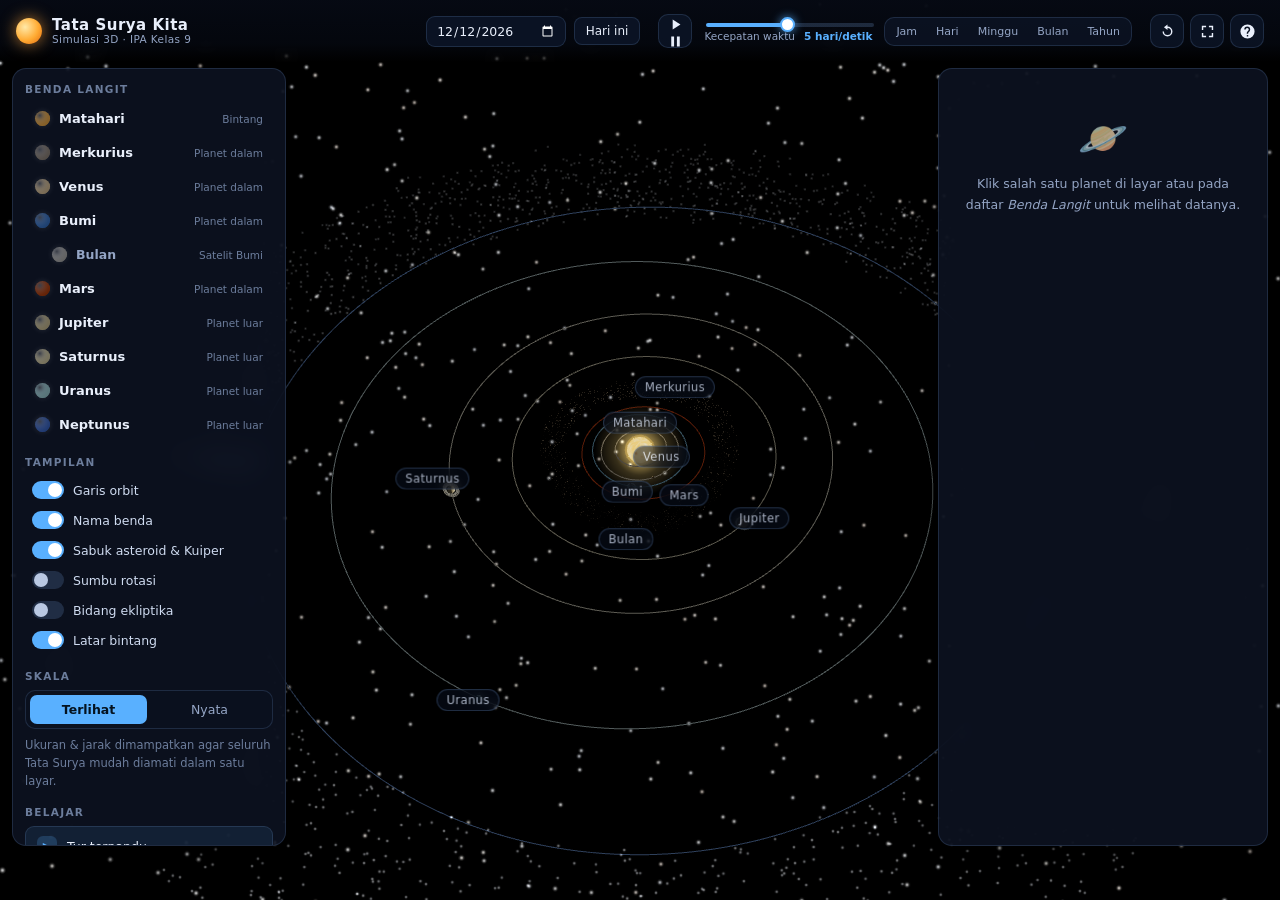
==== index.html @ f48304ec "Simulasi Tata Surya 3D untuk pembelajaran IPA kelas 9 Simulasi interaktif berbasis three.js r160 dal" ====
<!DOCTYPE html>
<html lang="id">
<head>
<meta charset="utf-8">
<meta name="viewport" content="width=device-width, initial-scale=1, viewport-fit=cover">
<meta name="description" content="Simulasi Tata Surya interaktif dengan three.js untuk pembelajaran IPA siswa kelas 9.">
<title>Simulasi Tata Surya — Pembelajaran IPA Kelas 9</title>
<style>
/* =========================================================================
 * styles.css — Tampilan Simulasi Tata Surya
 * ======================================================================= */

:root {
  --bg: #04060d;
  --panel: rgba(13, 19, 34, 0.86);
  --panel-pekat: rgba(9, 14, 26, 0.97);
  --garis: rgba(120, 165, 225, 0.18);
  --garis-kuat: rgba(120, 165, 225, 0.34);
  --aksen: #59b0ff;
  --aksen-2: #ffb74d;
  --aksen-3: #7ee0c0;
  --teks: #e9effb;
  --redup: #94a5c5;
  --redup-2: #6c7d9c;
  --bayang: 0 10px 34px rgba(0, 0, 0, 0.55);
  --radius: 14px;
  --tinggi-atas: 62px;
}

* { box-sizing: border-box; }

html, body {
  margin: 0;
  padding: 0;
  height: 100%;
  overflow: hidden;
  background: var(--bg);
  color: var(--teks);
  font-family: "Segoe UI", system-ui, -apple-system, "Helvetica Neue", Arial, sans-serif;
  font-size: 14px;
  -webkit-font-smoothing: antialiased;
}

body { overscroll-behavior: none; }

button { font-family: inherit; color: inherit; cursor: pointer; }
h1, h2, h3, h4 { margin: 0; font-weight: 650; }
p { margin: 0; }

/* ---------- Panggung 3D ---------- */
#panggung {
  position: fixed;
  inset: 0;
  overflow: hidden;
  background: radial-gradient(circle at 50% 45%, #0a1226 0%, #04060d 60%, #010206 100%);
}
#panggung canvas { display: block; }

#lapisan-label {
  position: absolute;
  inset: 0;
  pointer-events: none;
  overflow: hidden;
  z-index: 5;
}

.label-benda {
  position: absolute;
  top: 0; left: 0;
  pointer-events: auto;
  background: rgba(10, 18, 34, 0.66);
  border: 1px solid var(--garis-kuat);
  color: #dce8ff;
  font-size: 11.5px;
  letter-spacing: 0.4px;
  padding: 3px 9px;
  border-radius: 999px;
  white-space: nowrap;
  backdrop-filter: blur(4px);
  transition: background 0.15s, border-color 0.15s, color 0.15s;
  will-change: transform;
}
.label-benda:hover { background: rgba(30, 60, 110, 0.9); border-color: var(--aksen); }
.label-benda.terpilih { background: var(--aksen); border-color: #bfe2ff; color: #04121f; font-weight: 700; }

.petunjuk-singkat {
  position: absolute;
  left: 50%;
  bottom: 18px;
  z-index: 5;
  transform: translateX(-50%);
  background: rgba(8, 14, 26, 0.7);
  border: 1px solid var(--garis);
  color: var(--redup);
  font-size: 12px;
  padding: 7px 16px;
  border-radius: 999px;
  backdrop-filter: blur(6px);
  pointer-events: none;
  transition: opacity 0.6s;
  text-align: center;
  max-width: min(92vw, 620px);
}
.petunjuk-singkat strong { color: var(--teks); font-weight: 600; }
.petunjuk-singkat.sembunyi { opacity: 0; }

/* ---------- Layar pemuatan ---------- */
.pemuat {
  position: fixed;
  inset: 0;
  z-index: 200;
  display: grid;
  place-items: center;
  background: radial-gradient(circle at 50% 40%, #0b1630 0%, #05070f 65%, #010206 100%);
  transition: opacity 0.7s ease, visibility 0.7s;
}
.pemuat.selesai { opacity: 0; visibility: hidden; }
.pemuat-kotak { text-align: center; width: min(90vw, 430px); padding: 22px; }
.pemuat-ikon { display: grid; place-items: center; margin-bottom: 18px; }
.orbit-spinner { position: relative; width: 92px; height: 92px; }
.orbit-spinner::before {
  content: ""; position: absolute; inset: 30px;
  border-radius: 50%; background: radial-gradient(circle at 35% 35%, #ffe08a, #ff9d2e 60%, #e2661a);
  box-shadow: 0 0 34px rgba(255, 168, 60, 0.75);
}
.orbit-spinner span {
  position: absolute; inset: 0; border-radius: 50%;
  border: 1.5px solid rgba(120, 175, 240, 0.28);
  border-top-color: var(--aksen);
  animation: putar 1.5s linear infinite;
}
.orbit-spinner span:nth-child(2) { inset: 12px; animation-duration: 2.1s; animation-direction: reverse; border-top-color: var(--aksen-3); }
.orbit-spinner span:nth-child(3) { inset: 24px; animation-duration: 2.9s; border-top-color: var(--aksen-2); }
@keyframes putar { to { transform: rotate(360deg); } }
.pemuat h1 { font-size: 26px; letter-spacing: 1.2px; margin-bottom: 6px; }
.pemuat-sub { color: var(--redup); font-size: 13px; margin-bottom: 22px; }
.pemuat-bar { height: 6px; background: rgba(120, 165, 225, 0.15); border-radius: 999px; overflow: hidden; }
#pemuat-isi { height: 100%; width: 0%; border-radius: 999px; background: linear-gradient(90deg, var(--aksen), var(--aksen-3)); transition: width 0.25s ease; }
.pemuat-teks { margin-top: 12px; color: var(--redup); font-size: 12.5px; min-height: 18px; }
.pemuat-galat { margin-top: 14px; color: #ff9c8a; font-size: 12.5px; line-height: 1.6; }

/* ---------- Bilah atas ---------- */
#bar-atas {
  position: fixed;
  top: 0; left: 0; right: 0;
  z-index: 60;
  display: flex;
  align-items: center;
  gap: 18px;
  padding: 10px 16px;
  min-height: var(--tinggi-atas);
  background: linear-gradient(180deg, rgba(6, 10, 20, 0.94), rgba(6, 10, 20, 0.66) 70%, transparent);
  backdrop-filter: blur(10px);
  flex-wrap: wrap;
}

.merek { display: flex; align-items: center; gap: 10px; margin-right: auto; }
.merek-titik {
  width: 26px; height: 26px; border-radius: 50%;
  background: radial-gradient(circle at 35% 35%, #ffe9a8, #ffab33 55%, #e0670f);
  box-shadow: 0 0 16px rgba(255, 165, 60, 0.7);
  flex: none;
}
.merek-nama { font-size: 15px; font-weight: 700; letter-spacing: 0.5px; line-height: 1.1; }
.merek-sub { font-size: 10.5px; color: var(--redup); letter-spacing: 0.4px; }

.waktu { display: flex; align-items: center; gap: 8px; }
.tangguh { display: none; }
#tanggal-sim {
  background: rgba(12, 20, 38, 0.9);
  border: 1px solid var(--garis);
  color: var(--teks);
  border-radius: 9px;
  padding: 6px 9px;
  font-size: 12.5px;
  font-family: inherit;
  color-scheme: dark;
}
#tanggal-sim:focus { outline: none; border-color: var(--aksen); }

.kontrol-waktu { display: flex; align-items: center; gap: 12px; }
.penggeser { display: flex; flex-direction: column; gap: 1px; min-width: 168px; }
.penggeser input[type="range"] {
  -webkit-appearance: none; appearance: none;
  width: 100%; height: 4px; border-radius: 999px;
  background: linear-gradient(90deg, var(--aksen) 0%, var(--aksen) var(--isi, 34%), rgba(120, 165, 225, 0.22) var(--isi, 34%));
  outline: none;
}
.penggeser input[type="range"]::-webkit-slider-thumb {
  -webkit-appearance: none; width: 15px; height: 15px; border-radius: 50%;
  background: #fff; border: 2px solid var(--aksen); cursor: grab;
  box-shadow: 0 0 10px rgba(89, 176, 255, 0.8);
}
.penggeser input[type="range"]::-moz-range-thumb {
  width: 13px; height: 13px; border-radius: 50%; background: #fff; border: 2px solid var(--aksen); cursor: grab;
}
.penggeser-info { display: flex; justify-content: space-between; font-size: 10.5px; color: var(--redup); }
.penggeser-info strong { color: var(--aksen); font-weight: 600; }

.preset { display: flex; gap: 3px; background: rgba(12, 20, 38, 0.75); border: 1px solid var(--garis); border-radius: 10px; padding: 3px; }
.preset button {
  background: transparent; border: none; color: var(--redup);
  font-size: 11px; padding: 4px 8px; border-radius: 7px; transition: 0.15s;
}
.preset button:hover { background: rgba(89, 176, 255, 0.16); color: var(--teks); }
.preset button.aktif { background: var(--aksen); color: #04121f; font-weight: 700; }

.aksi-atas { display: flex; gap: 6px; }
.tombol-ikon {
  width: 34px; height: 34px; display: grid; place-items: center;
  background: rgba(12, 20, 38, 0.85); border: 1px solid var(--garis);
  border-radius: 10px; transition: 0.15s;
}
.tombol-ikon:hover { background: rgba(89, 176, 255, 0.2); border-color: var(--aksen); }
.tombol-ikon svg { width: 17px; height: 17px; fill: var(--teks); }
.tombol-ikon.aktif { background: var(--aksen); border-color: var(--aksen); }
.tombol-ikon.aktif svg { fill: #04121f; }

/* ---------- Panel samping ---------- */
.panel {
  position: fixed;
  z-index: 50;
  background: var(--panel);
  border: 1px solid var(--garis);
  border-radius: var(--radius);
  box-shadow: var(--bayang);
  backdrop-filter: blur(13px);
  display: flex;
  flex-direction: column;
  overflow: hidden;
}
#panel-kiri { top: calc(var(--tinggi-atas) + 6px); left: 12px; bottom: 54px; width: 274px; }
#panel-kanan { top: calc(var(--tinggi-atas) + 6px); right: 12px; bottom: 54px; width: 330px; }

.panel-pelipat {
  display: none;
  width: 100%; background: rgba(89, 176, 255, 0.12);
  border: none; border-bottom: 1px solid var(--garis);
  padding: 10px 14px; font-size: 12.5px; font-weight: 650;
  letter-spacing: 0.5px; text-transform: uppercase; color: var(--aksen);
  align-items: center; justify-content: space-between;
}
.panel-pelipat .panah {
  width: 7px; height: 7px; border-right: 2px solid var(--aksen); border-bottom: 2px solid var(--aksen);
  transform: rotate(45deg); transition: transform 0.25s; margin-right: 3px;
}
.panel.terlipat .panel-pelipat .panah { transform: rotate(-135deg); }

.panel-isi { padding: 12px; overflow-y: auto; flex: 1; scrollbar-width: thin; scrollbar-color: var(--garis-kuat) transparent; }
.panel-isi::-webkit-scrollbar { width: 8px; }
.panel-isi::-webkit-scrollbar-thumb { background: var(--garis-kuat); border-radius: 999px; }
.panel-isi::-webkit-scrollbar-track { background: transparent; }

.panel-judul {
  font-size: 10.5px; text-transform: uppercase; letter-spacing: 1.3px;
  color: var(--redup-2); margin: 16px 0 8px; font-weight: 700;
}
.panel-judul:first-child { margin-top: 2px; }

/* ---------- Daftar benda langit ---------- */
.daftar-benda { display: flex; flex-direction: column; gap: 3px; }
.item-benda {
  display: flex; align-items: center; gap: 9px;
  background: transparent; border: 1px solid transparent;
  border-radius: 9px; padding: 7px 9px; text-align: left; width: 100%;
  transition: 0.15s; font-size: 13px;
}
.item-benda:hover { background: rgba(89, 176, 255, 0.12); }
.item-benda.aktif { background: rgba(89, 176, 255, 0.2); border-color: var(--aksen); }
.item-benda.sub { padding-left: 26px; font-size: 12.5px; color: var(--redup); }
.bola {
  width: 15px; height: 15px; border-radius: 50%; flex: none;
  box-shadow: inset -3px -3px 6px rgba(0, 0, 0, 0.55), 0 0 6px rgba(255, 255, 255, 0.12);
}
.item-benda .nama { font-weight: 600; }
.item-benda .ket { margin-left: auto; font-size: 10.5px; color: var(--redup-2); }

/* ---------- Sakelar ---------- */
.sakelar-grup { display: flex; flex-direction: column; gap: 2px; }
.sakelar { display: flex; align-items: center; gap: 9px; padding: 5px 7px; border-radius: 8px; cursor: pointer; transition: background 0.15s; }
.sakelar:hover { background: rgba(89, 176, 255, 0.08); }
.sakelar input { position: absolute; opacity: 0; width: 0; height: 0; }
.sakelar-rel {
  width: 32px; height: 18px; border-radius: 999px; background: rgba(120, 165, 225, 0.2);
  position: relative; flex: none; transition: background 0.2s;
}
.sakelar-rel i {
  position: absolute; top: 2px; left: 2px; width: 14px; height: 14px;
  border-radius: 50%; background: #b9c8e2; transition: transform 0.2s, background 0.2s;
}
.sakelar input:checked + .sakelar-rel { background: var(--aksen); }
.sakelar input:checked + .sakelar-rel i { transform: translateX(14px); background: #fff; }
.sakelar input:focus-visible + .sakelar-rel { outline: 2px solid var(--aksen-2); outline-offset: 2px; }
.sakelar-teks { font-size: 12.5px; color: #cfdbf0; }

/* ---------- Skala ---------- */
.pilihan-skala { display: flex; gap: 4px; background: rgba(10, 17, 32, 0.8); border: 1px solid var(--garis); border-radius: 10px; padding: 4px; }
.pilihan-skala button {
  flex: 1; background: transparent; border: none; color: var(--redup);
  padding: 7px 6px; border-radius: 7px; font-size: 12.5px; transition: 0.15s;
}
.pilihan-skala button:hover { color: var(--teks); background: rgba(89, 176, 255, 0.12); }
.pilihan-skala button.aktif { background: var(--aksen); color: #04121f; font-weight: 700; }
.catatan-skala { font-size: 11.5px; color: var(--redup-2); line-height: 1.55; margin-top: 8px; }

/* ---------- Tombol tumpuk ---------- */
.tombol-tumpuk { display: flex; flex-direction: column; gap: 5px; }
.tombol {
  display: flex; align-items: center; gap: 10px;
  background: rgba(89, 176, 255, 0.1); border: 1px solid var(--garis);
  border-radius: 9px; padding: 9px 11px; font-size: 12.5px; text-align: left; transition: 0.15s;
}
.tombol:hover { background: rgba(89, 176, 255, 0.24); border-color: var(--aksen); transform: translateX(2px); }
.tombol .ikon {
  width: 20px; height: 20px; display: grid; place-items: center; flex: none;
  background: rgba(89, 176, 255, 0.2); border-radius: 6px; font-size: 11px; color: var(--aksen);
}
.tombol-mini {
  background: rgba(12, 20, 38, 0.9); border: 1px solid var(--garis);
  border-radius: 8px; padding: 6px 11px; font-size: 12px; transition: 0.15s;
}
.tombol-mini:hover { background: rgba(89, 176, 255, 0.2); border-color: var(--aksen); }

/* ---------- Panel informasi ---------- */
.kosong { text-align: center; padding: 34px 14px; color: var(--redup); }
.kosong-ikon { font-size: 40px; margin-bottom: 12px; opacity: 0.7; }
.kosong p { font-size: 12.5px; line-height: 1.65; }

.info-kepala { display: flex; align-items: center; gap: 13px; margin-bottom: 14px; }
.info-bola {
  width: 52px; height: 52px; border-radius: 50%; flex: none;
  box-shadow: inset -8px -8px 16px rgba(0, 0, 0, 0.6), 0 0 16px rgba(120, 180, 255, 0.25);
}
.info-nama { font-size: 20px; font-weight: 700; line-height: 1.15; }
.info-jenis { font-size: 11.5px; color: var(--aksen-3); margin-top: 2px; }

.info-jarak-ringkas {
  display: flex; gap: 8px; margin-bottom: 13px;
}
.ringkas-kotak {
  flex: 1; background: rgba(89, 176, 255, 0.09); border: 1px solid var(--garis);
  border-radius: 9px; padding: 8px 9px; text-align: center;
}
.ringkas-kotak b { display: block; font-size: 14px; color: var(--aksen); font-variant-numeric: tabular-nums; }
.ringkas-kotak span { font-size: 10px; color: var(--redup-2); letter-spacing: 0.4px; }

.tabel-data { width: 100%; border-collapse: collapse; font-size: 12.3px; margin-bottom: 14px; }
.tabel-data tr { border-bottom: 1px solid rgba(120, 165, 225, 0.1); }
.tabel-data td { padding: 6.5px 2px; vertical-align: top; }
.tabel-data td:first-child { color: var(--redup); width: 46%; }
.tabel-data td:last-child { text-align: right; font-weight: 600; font-variant-numeric: tabular-nums; }

.blok-judul {
  font-size: 10.5px; text-transform: uppercase; letter-spacing: 1.2px;
  color: var(--redup-2); margin: 14px 0 8px; font-weight: 700;
}
.fakta { list-style: none; padding: 0; margin: 0; display: flex; flex-direction: column; gap: 7px; }
.fakta li {
  position: relative; padding-left: 19px; font-size: 12.4px; line-height: 1.6; color: #ccd8ee;
}
.fakta li::before {
  content: ""; position: absolute; left: 2px; top: 7px;
  width: 6px; height: 6px; border-radius: 50%; background: var(--aksen-2);
  box-shadow: 0 0 7px rgba(255, 183, 77, 0.8);
}
.catatan-kotak {
  margin-top: 13px; background: rgba(126, 224, 192, 0.08);
  border-left: 3px solid var(--aksen-3); border-radius: 0 8px 8px 0;
  padding: 10px 12px; font-size: 12.2px; line-height: 1.6; color: #c3e8dc;
}

/* ---------- Narasi tur ---------- */
.narasi-tur {
  position: fixed; z-index: 70; left: 50%; transform: translateX(-50%);
  bottom: 16px; width: min(94vw, 640px);
}
.narasi-isi {
  background: var(--panel-pekat); border: 1px solid var(--garis-kuat);
  border-radius: var(--radius); padding: 14px 16px; box-shadow: var(--bayang);
  backdrop-filter: blur(14px);
}
.narasi-kepala { display: flex; justify-content: space-between; align-items: center; margin-bottom: 7px; }
#narasi-langkah { font-size: 10.5px; letter-spacing: 1.2px; text-transform: uppercase; color: var(--aksen); font-weight: 700; }
#narasi-tutup { background: transparent; border: none; color: var(--redup); font-size: 15px; line-height: 1; padding: 0 3px; }
#narasi-tutup:hover { color: #fff; }
#narasi-judul { font-size: 16px; margin-bottom: 6px; }
#narasi-teks { font-size: 12.8px; line-height: 1.66; color: #cbd8ee; }
.narasi-bar { height: 3px; background: rgba(120, 165, 225, 0.18); border-radius: 999px; margin: 12px 0 10px; overflow: hidden; }
#narasi-kemajuan { height: 100%; width: 0%; background: linear-gradient(90deg, var(--aksen), var(--aksen-3)); }
.narasi-aksi { display: flex; gap: 7px; justify-content: space-between; }

/* ---------- Modal ---------- */
.modal { position: fixed; inset: 0; z-index: 120; display: grid; place-items: center; padding: 20px; }
/* Aturan display: grid di atas menimpa atribut hidden bawaan peramban,
   sehingga perlu ditegaskan kembali agar modal benar-benar tersembunyi. */
.modal[hidden], .narasi-tur[hidden] { display: none !important; }
.modal-latar { position: absolute; inset: 0; background: rgba(2, 4, 10, 0.72); backdrop-filter: blur(4px); }
.modal-kotak {
  position: relative; width: min(96vw, 860px); max-height: 88vh;
  background: var(--panel-pekat); border: 1px solid var(--garis-kuat);
  border-radius: 16px; box-shadow: var(--bayang);
  display: flex; flex-direction: column; overflow: hidden;
  animation: muncul 0.22s ease;
}
@keyframes muncul { from { opacity: 0; transform: translateY(14px) scale(0.985); } }
.modal-kepala {
  display: flex; align-items: center; justify-content: space-between;
  padding: 14px 18px; border-bottom: 1px solid var(--garis);
}
.modal-kepala h2 { font-size: 16px; }
#modal-tutup { background: transparent; border: none; color: var(--redup); font-size: 17px; padding: 0 4px; }
#modal-tutup:hover { color: #fff; }
.modal-isi { padding: 18px; overflow-y: auto; }
.modal-kaki { padding: 12px 18px; border-top: 1px solid var(--garis); display: flex; gap: 8px; justify-content: flex-end; flex-wrap: wrap; }
.modal-kaki:empty { display: none; }

/* ---------- Kuis ---------- */
.kuis-soal { font-size: 15.5px; line-height: 1.55; margin-bottom: 16px; font-weight: 600; }
.kuis-pilihan { display: flex; flex-direction: column; gap: 7px; }
.kuis-opsi {
  display: flex; align-items: center; gap: 11px;
  background: rgba(89, 176, 255, 0.07); border: 1px solid var(--garis);
  border-radius: 10px; padding: 11px 13px; text-align: left; font-size: 13px; transition: 0.15s;
}
.kuis-opsi:hover:not(.mati) { background: rgba(89, 176, 255, 0.2); border-color: var(--aksen); }
.kuis-opsi .huruf {
  width: 24px; height: 24px; display: grid; place-items: center; flex: none;
  border-radius: 7px; background: rgba(120, 165, 225, 0.18); font-size: 11.5px; font-weight: 700;
}
.kuis-opsi.benar { background: rgba(126, 224, 192, 0.2); border-color: var(--aksen-3); }
.kuis-opsi.benar .huruf { background: var(--aksen-3); color: #04231b; }
.kuis-opsi.salah { background: rgba(255, 120, 100, 0.16); border-color: #ff7864; }
.kuis-opsi.salah .huruf { background: #ff7864; color: #2b0906; }
.kuis-opsi.mati { cursor: default; }
.kuis-umpan { margin-top: 14px; padding: 12px 14px; border-radius: 10px; font-size: 12.6px; line-height: 1.62; }
.kuis-umpan.ok { background: rgba(126, 224, 192, 0.11); border-left: 3px solid var(--aksen-3); }
.kuis-umpan.no { background: rgba(255, 120, 100, 0.1); border-left: 3px solid #ff7864; }
.kuis-umpan b { display: block; margin-bottom: 4px; }
.kuis-progres { display: flex; align-items: center; gap: 10px; margin-bottom: 14px; }
.kuis-progres-bar { flex: 1; height: 5px; background: rgba(120, 165, 225, 0.18); border-radius: 999px; overflow: hidden; }
.kuis-progres-bar div { height: 100%; background: linear-gradient(90deg, var(--aksen), var(--aksen-3)); transition: width 0.3s; }
.kuis-skor { font-size: 11.5px; color: var(--redup); white-space: nowrap; }

.hasil-lingkaran { display: grid; place-items: center; margin: 6px 0 18px; }
.hasil-lingkaran .angka {
  width: 122px; height: 122px; border-radius: 50%; display: grid; place-items: center;
  font-size: 30px; font-weight: 700;
  background: conic-gradient(var(--aksen-3) var(--persen, 0%), rgba(120, 165, 225, 0.15) 0);
}
.hasil-lingkaran .angka span {
  width: 98px; height: 98px; border-radius: 50%; background: var(--panel-pekat);
  display: grid; place-items: center; flex-direction: column;
}
.hasil-lingkaran .angka small { font-size: 11px; color: var(--redup); font-weight: 500; }
.hasil-pesan { text-align: center; font-size: 13.5px; line-height: 1.6; color: #d3deef; margin-bottom: 16px; }
.ulasan { display: flex; flex-direction: column; gap: 9px; }
.ulasan-item { display: flex; gap: 10px; font-size: 12.3px; line-height: 1.55; }
.ulasan-item .tanda { flex: none; width: 19px; height: 19px; border-radius: 50%; display: grid; place-items: center; font-size: 11px; font-weight: 700; }
.ulasan-item .tanda.ok { background: rgba(126, 224, 192, 0.22); color: var(--aksen-3); }
.ulasan-item .tanda.no { background: rgba(255, 120, 100, 0.2); color: #ff9c8a; }

/* ---------- Perbandingan ukuran ---------- */
.banding-baris { display: flex; align-items: center; gap: 11px; margin-bottom: 9px; }
.banding-nama { width: 86px; font-size: 12.3px; flex: none; }
.banding-luar { flex: 1; height: 20px; background: rgba(120, 165, 225, 0.09); border-radius: 6px; overflow: hidden; }
.banding-dalam { height: 100%; border-radius: 6px; transition: width 0.5s ease; }
.banding-nilai { width: 106px; text-align: right; font-size: 11.5px; color: var(--redup); font-variant-numeric: tabular-nums; flex: none; }
.banding-catatan { font-size: 11.5px; color: var(--redup-2); line-height: 1.6; margin-top: 14px; padding-top: 12px; border-top: 1px solid var(--garis); }

/* ---------- Tabel lengkap ---------- */
.tabel-gulir { overflow-x: auto; }
.tabel-lengkap { width: 100%; border-collapse: collapse; font-size: 12px; min-width: 720px; }
.tabel-lengkap th, .tabel-lengkap td { padding: 8px 9px; text-align: right; border-bottom: 1px solid rgba(120, 165, 225, 0.1); font-variant-numeric: tabular-nums; }
.tabel-lengkap th { position: sticky; top: 0; background: #0b1220; color: var(--redup); font-size: 10.5px; text-transform: uppercase; letter-spacing: 0.7px; font-weight: 700; z-index: 1; }
.tabel-lengkap th:first-child, .tabel-lengkap td:first-child { text-align: left; font-weight: 600; }
.tabel-lengkap tbody tr:hover { background: rgba(89, 176, 255, 0.07); }
.tabel-lengkap .baris-matahari td { color: var(--aksen-2); }

/* ---------- Materi ---------- */
.materi-item { margin-bottom: 17px; }
.materi-item h3 { font-size: 14px; color: var(--aksen); margin-bottom: 6px; }
.materi-item p { font-size: 12.7px; line-height: 1.72; color: #ccd8ee; }

/* ---------- Bantuan ---------- */
.bantuan-grid { display: grid; grid-template-columns: repeat(auto-fit, minmax(230px, 1fr)); gap: 18px; }
.bantuan-grid h3 { font-size: 13px; color: var(--aksen); margin-bottom: 9px; }
.bantuan-grid ul { list-style: none; padding: 0; margin: 0; display: flex; flex-direction: column; gap: 7px; }
.bantuan-grid li { font-size: 12.4px; line-height: 1.55; color: #ccd8ee; display: flex; gap: 9px; align-items: baseline; }
kbd {
  background: rgba(120, 165, 225, 0.16); border: 1px solid var(--garis-kuat);
  border-bottom-width: 2px; border-radius: 5px; padding: 1.5px 6px;
  font-family: ui-monospace, Consolas, monospace; font-size: 11px; color: #dce8ff; flex: none;
}

/* ---------- Notifikasi ---------- */
#toast {
  position: fixed; z-index: 150; left: 50%; bottom: 96px; transform: translate(-50%, 18px);
  background: var(--panel-pekat); border: 1px solid var(--garis-kuat);
  padding: 10px 18px; border-radius: 999px; font-size: 12.5px;
  box-shadow: var(--bayang); opacity: 0; pointer-events: none; transition: 0.28s;
  max-width: 90vw; text-align: center;
}
#toast.tampil { opacity: 1; transform: translate(-50%, 0); }

/* ---------- Tampilan sempit ---------- */
@media (max-width: 1180px) {
  #panel-kanan { width: 300px; }
  .preset { display: none; }
}

@media (max-width: 900px) {
  :root { --tinggi-atas: 56px; }
  #bar-atas { gap: 10px; padding: 8px 10px; }
  .merek-sub { display: none; }
  .penggeser { min-width: 110px; }

  .panel { left: 8px; right: 8px; width: auto; bottom: 8px; top: auto; max-height: 62vh; }
  #panel-kiri { top: auto; }
  #panel-kanan { top: auto; }
  .panel-pelipat { display: flex; }
  .panel.terlipat .panel-isi { display: none; }
  .panel.terlipat { max-height: none; }

  .petunjuk-singkat { bottom: 78px; font-size: 11px; }
  #panel-kiri:not(.terlipat) ~ #panel-kanan { display: none; }
  .narasi-tur { bottom: 82px; }
  .banding-nama { width: 70px; font-size: 11.5px; }
  .banding-nilai { width: 82px; font-size: 10.5px; }
}

@media (max-width: 620px) {
  .merek-nama { font-size: 13.5px; }
  #tanggal-sim { font-size: 11.5px; padding: 5px 7px; }
  .btn-hari-ini, #btn-hari-ini { display: none; }
  .info-nama { font-size: 17px; }
  .modal-isi { padding: 14px; }
}

@media print {
  #bar-atas, .panel, .petunjuk-singkat, .narasi-tur { display: none !important; }
}

</style>
</head>
<body>

<!-- ===================== Layar pemuatan ===================== -->
<div id="pemuat" class="pemuat">
  <div class="pemuat-kotak">
    <div class="pemuat-ikon">
      <div class="orbit-spinner"><span></span><span></span><span></span></div>
    </div>
    <h1>Tata Surya Kita</h1>
    <p class="pemuat-sub">Simulasi 3D untuk pembelajaran IPA Kelas 9</p>
    <div class="pemuat-bar"><div id="pemuat-isi"></div></div>
    <p id="pemuat-teks" class="pemuat-teks">Menyiapkan…</p>
    <p id="pemuat-galat" class="pemuat-galat" hidden></p>
  </div>
</div>

<!-- ===================== Panggung 3D ===================== -->
<div id="panggung">
  <div id="lapisan-label"></div>
  <div id="petunjuk-singkat" class="petunjuk-singkat">
    <strong>Seret</strong> untuk memutar · <strong>Scroll</strong> untuk zoom · <strong>Klik planet</strong> untuk melihat data
  </div>
</div>

<!-- ===================== Bilah atas ===================== -->
<header id="bar-atas">
  <div class="merek">
    <span class="merek-titik"></span>
    <div>
      <div class="merek-nama">Tata Surya Kita</div>
      <div class="merek-sub">Simulasi 3D · IPA Kelas 9</div>
    </div>
  </div>

  <div class="waktu">
    <label class="tangguh" for="tanggal-sim">Tanggal simulasi</label>
    <input type="date" id="tanggal-sim" title="Pilih tanggal untuk melihat posisi planet yang sebenarnya">
    <button class="tombol-mini" id="btn-hari-ini" title="Kembali ke tanggal hari ini">Hari ini</button>
  </div>

  <div class="kontrol-waktu">
    <button class="tombol-ikon" id="btn-main" title="Jalankan / jeda (Spasi)" aria-label="Jalankan atau jeda">
      <svg viewBox="0 0 24 24" class="ikon-jalan"><path d="M8 5v14l11-7z"/></svg>
      <svg viewBox="0 0 24 24" class="ikon-jeda" hidden><path d="M6 5h4v14H6zM14 5h4v14h-4z"/></svg>
    </button>
    <div class="penggeser">
      <input type="range" id="kecepatan" min="0" max="100" value="48" aria-label="Kecepatan waktu">
      <div class="penggeser-info">
        <span>Kecepatan waktu</span>
        <strong id="kecepatan-teks">5 hari/detik</strong>
      </div>
    </div>
    <div class="preset">
      <button data-hari="0.1">Jam</button>
      <button data-hari="1">Hari</button>
      <button data-hari="7">Minggu</button>
      <button data-hari="30">Bulan</button>
      <button data-hari="365">Tahun</button>
    </div>
  </div>

  <div class="aksi-atas">
    <button class="tombol-ikon" id="btn-reset" title="Kembalikan pandangan (R)" aria-label="Kembalikan pandangan">
      <svg viewBox="0 0 24 24"><path d="M12 5V2L7 6l5 4V7a5 5 0 1 1-5 5H5a7 7 0 1 0 7-7z"/></svg>
    </button>
    <button class="tombol-ikon" id="btn-layar" title="Layar penuh (F)" aria-label="Layar penuh">
      <svg viewBox="0 0 24 24"><path d="M4 4h6v2H6v4H4V4zm10 0h6v6h-2V6h-4V4zM4 14h2v4h4v2H4v-6zm14 0h2v6h-6v-2h4v-4z"/></svg>
    </button>
    <button class="tombol-ikon tombol-bantuan" id="btn-bantuan" title="Bantuan & pintasan (H)" aria-label="Bantuan">
      <svg viewBox="0 0 24 24"><path d="M12 2a10 10 0 1 0 0 20 10 10 0 0 0 0-20zm1 17h-2v-2h2v2zm1.8-7.1-.9.9c-.7.7-1 1.2-1 2.2h-2v-.5c0-1 .4-1.8 1.1-2.5l1.2-1.3c.4-.3.6-.8.6-1.4a2.2 2.2 0 0 0-4.4 0H7.4a4.2 4.2 0 1 1 8.4 0c0 .9-.4 1.7-1 2.6z"/></svg>
    </button>
  </div>
</header>

<!-- ===================== Panel kiri ===================== -->
<aside id="panel-kiri" class="panel">
  <button class="panel-pelipat" data-sasaran="panel-kiri" aria-label="Buka tutup panel benda langit">
    <span>Benda Langit</span><i class="panah"></i>
  </button>
  <div class="panel-isi">
    <h2 class="panel-judul">Benda Langit</h2>
    <div id="daftar-benda" class="daftar-benda"></div>

    <h2 class="panel-judul">Tampilan</h2>
    <div class="sakelar-grup">
      <label class="sakelar"><input type="checkbox" id="tg-orbit" checked><span class="sakelar-rel"><i></i></span><span class="sakelar-teks">Garis orbit</span></label>
      <label class="sakelar"><input type="checkbox" id="tg-label" checked><span class="sakelar-rel"><i></i></span><span class="sakelar-teks">Nama benda</span></label>
      <label class="sakelar"><input type="checkbox" id="tg-sabuk" checked><span class="sakelar-rel"><i></i></span><span class="sakelar-teks">Sabuk asteroid &amp; Kuiper</span></label>
      <label class="sakelar"><input type="checkbox" id="tg-sumbu"><span class="sakelar-rel"><i></i></span><span class="sakelar-teks">Sumbu rotasi</span></label>
      <label class="sakelar"><input type="checkbox" id="tg-ekliptika"><span class="sakelar-rel"><i></i></span><span class="sakelar-teks">Bidang ekliptika</span></label>
      <label class="sakelar"><input type="checkbox" id="tg-bintang" checked><span class="sakelar-rel"><i></i></span><span class="sakelar-teks">Latar bintang</span></label>
    </div>

    <h2 class="panel-judul">Skala</h2>
    <div class="pilihan-skala" role="radiogroup" aria-label="Mode skala">
      <button class="aktif" data-skala="terlihat" role="radio" aria-checked="true">Terlihat</button>
      <button data-skala="nyata" role="radio" aria-checked="false">Nyata</button>
    </div>
    <p id="catatan-skala" class="catatan-skala">Ukuran &amp; jarak dimampatkan agar seluruh Tata Surya mudah diamati dalam satu layar.</p>

    <h2 class="panel-judul">Belajar</h2>
    <div class="tombol-tumpuk">
      <button class="tombol" id="btn-tur"><span class="ikon">▶</span> Tur terpandu</button>
      <button class="tombol" id="btn-kuis"><span class="ikon">?</span> Kuis (10 soal)</button>
      <button class="tombol" id="btn-banding"><span class="ikon">↔</span> Bandingkan ukuran</button>
      <button class="tombol" id="btn-tabel"><span class="ikon">▤</span> Tabel data lengkap</button>
      <button class="tombol" id="btn-materi"><span class="ikon">≡</span> Materi ringkas</button>
    </div>
  </div>
</aside>

<!-- ===================== Panel kanan ===================== -->
<aside id="panel-kanan" class="panel">
  <button class="panel-pelipat" data-sasaran="panel-kanan" aria-label="Buka tutup panel informasi">
    <span>Informasi</span><i class="panah"></i>
  </button>
  <div class="panel-isi" id="isi-info">
    <div class="kosong">
      <div class="kosong-ikon">🪐</div>
      <p>Klik salah satu planet di layar atau pada daftar <em>Benda Langit</em> untuk melihat datanya.</p>
    </div>
  </div>
</aside>

<!-- ===================== Narasi tur ===================== -->
<div id="narasi-tur" class="narasi-tur" hidden>
  <div class="narasi-isi">
    <div class="narasi-kepala"><span id="narasi-langkah">Langkah 1/10</span><button id="narasi-tutup" aria-label="Tutup tur">✕</button></div>
    <h3 id="narasi-judul">Matahari</h3>
    <p id="narasi-teks"></p>
    <div class="narasi-bar"><div id="narasi-kemajuan"></div></div>
    <div class="narasi-aksi">
      <button class="tombol-mini" id="narasi-mundur">◀ Sebelumnya</button>
      <button class="tombol-mini" id="narasi-jeda">Jeda</button>
      <button class="tombol-mini" id="narasi-maju">Berikutnya ▶</button>
    </div>
  </div>
</div>

<!-- ===================== Modal ===================== -->
<div id="modal" class="modal" hidden>
  <div class="modal-latar" data-tutup="1"></div>
  <div class="modal-kotak" role="dialog" aria-modal="true" aria-labelledby="modal-judul">
    <div class="modal-kepala">
      <h2 id="modal-judul">Judul</h2>
      <button id="modal-tutup" aria-label="Tutup">✕</button>
    </div>
    <div class="modal-isi" id="modal-isi"></div>
    <div class="modal-kaki" id="modal-kaki"></div>
  </div>
</div>

<script>
console.warn('Scripts "build/three.js" and "build/three.min.js" are deprecated with r150+, and will be removed with r160. Please use ES Modules or alternatives: https://threejs.org/docs/index.html#manual/en/introduction/Installation'),
/**
 * @license
 * Copyright 2010-2023 Three.js Authors
 * SPDX-License-Identifier: MIT
 */
function(t,e){"object"==typeof exports&&"undefined"!=typeof module?e(exports):"function"==typeof define&&define.amd?define(["exports"],e):e((t="undefined"!=typeof globalThis?globalThis:t||self).THREE={})}(this,(function(t){"use strict";const e="160",n=1,i=2,r=3,s=0,a=1,o=100,l=204,c=205,h=0,u=1,d=2,p=0,m=1,f=2,g=3,_=4,v=5,x=6,y="attached",M="detached",S=300,b=301,T=302,E=303,w=304,A=306,R=1e3,C=1001,L=1002,P=1003,I=1004,U=1005,D=1006,N=1007,O=1008,F=1009,B=1012,z=1013,G=1014,H=1015,V=1016,k=1017,W=1018,X=1020,j=1023,q=1026,Y=1027,Z=1029,J=1031,K=1033,$=33776,Q=33777,tt=33778,et=33779,nt=35840,it=35841,rt=35842,st=35843,at=36196,ot=37492,lt=37496,ct=37808,ht=37809,ut=37810,dt=37811,pt=37812,mt=37813,ft=37814,gt=37815,_t=37816,vt=37817,xt=37818,yt=37819,Mt=37820,St=37821,bt=36492,Tt=36494,Et=36495,wt=36284,At=36285,Rt=36286,Ct=2300,Lt=2301,Pt=2302,It=2400,Ut=2401,Dt=2402,Nt=2500,Ot=2501,Ft=3e3,Bt=3001,zt="",Gt="srgb",Ht="srgb-linear",Vt="display-p3",kt="display-p3-linear",Wt="linear",Xt="srgb",jt="rec709",qt="p3",Yt=7680,Zt=35044,Jt="300 es",Kt=1035,$t=2e3,Qt=2001;class te{addEventListener(t,e){void 0===this._listeners&&(this._listeners={});const n=this._listeners;void 0===n[t]&&(n[t]=[]),-1===n[t].indexOf(e)&&n[t].push(e)}hasEventListener(t,e){if(void 0===this._listeners)return!1;const n=this._listeners;return void 0!==n[t]&&-1!==n[t].indexOf(e)}removeEventListener(t,e){if(void 0===this._listeners)return;const n=this._listeners[t];if(void 0!==n){const t=n.indexOf(e);-1!==t&&n.splice(t,1)}}dispatchEvent(t){if(void 0===this._listeners)return;const e=this._listeners[t.type];if(void 0!==e){t.target=this;const n=e.slice(0);for(let e=0,i=n.length;e<i;e++)n[e].call(this,t);t.target=null}}}const ee=["00","01","02","03","04","05","06","07","08","09","0a","0b","0c","0d","0e","0f","10","11","12","13","14","15","16","17","18","19","1a","1b","1c","1d","1e","1f","20","21","22","23","24","25","26","27","28","29","2a","2b","2c","2d","2e","2f","30","31","32","33","34","35","36","37","38","39","3a","3b","3c","3d","3e","3f","40","41","42","43","44","45","46","47","48","49","4a","4b","4c","4d","4e","4f","50","51","52","53","54","55","56","57","58","59","5a","5b","5c","5d","5e","5f","60","61","62","63","64","65","66","67","68","69","6a","6b","6c","6d","6e","6f","70","71","72","73","74","75","76","77","78","79","7a","7b","7c","7d","7e","7f","80","81","82","83","84","85","86","87","88","89","8a","8b","8c","8d","8e","8f","90","91","92","93","94","95","96","97","98","99","9a","9b","9c","9d","9e","9f","a0","a1","a2","a3","a4","a5","a6","a7","a8","a9","aa","ab","ac","ad","ae","af","b0","b1","b2","b3","b4","b5","b6","b7","b8","b9","ba","bb","bc","bd","be","bf","c0","c1","c2","c3","c4","c5","c6","c7","c8","c9","ca","cb","cc","cd","ce","cf","d0","d1","d2","d3","d4","d5","d6","d7","d8","d9","da","db","dc","dd","de","df","e0","e1","e2","e3","e4","e5","e6","e7","e8","e9","ea","eb","ec","ed","ee","ef","f0","f1","f2","f3","f4","f5","f6","f7","f8","f9","fa","fb","fc","fd","fe","ff"];let ne=1234567;const ie=Math.PI/180,re=180/Math.PI;function se(){const t=4294967295*Math.random()|0,e=4294967295*Math.random()|0,n=4294967295*Math.random()|0,i=4294967295*Math.random()|0;return(ee[255&t]+ee[t>>8&255]+ee[t>>16&255]+ee[t>>24&255]+"-"+ee[255&e]+ee[e>>8&255]+"-"+ee[e>>16&15|64]+ee[e>>24&255]+"-"+ee[63&n|128]+ee[n>>8&255]+"-"+ee[n>>16&255]+ee[n>>24&255]+ee[255&i]+ee[i>>8&255]+ee[i>>16&255]+ee[i>>24&255]).toLowerCase()}function ae(t,e,n){return Math.max(e,Math.min(n,t))}function oe(t,e){return(t%e+e)%e}function le(t,e,n){return(1-n)*t+n*e}function ce(t){return 0==(t&t-1)&&0!==t}function he(t){return Math.pow(2,Math.floor(Math.log(t)/Math.LN2))}function ue(t,e){switch(e.constructor){case Float32Array:return t;case Uint32Array:return t/4294967295;case Uint16Array:return t/65535;case Uint8Array:return t/255;case Int32Array:return Math.max(t/2147483647,-1);case Int16Array:return Math.max(t/32767,-1);case Int8Array:return Math.max(t/127,-1);default:throw new Error("Invalid component type.")}}function de(t,e){switch(e.constructor){case Float32Array:return t;case Uint32Array:return Math.round(4294967295*t);case Uint16Array:return Math.round(65535*t);case Uint8Array:return Math.round(255*t);case Int32Array:return Math.round(2147483647*t);case Int16Array:return Math.round(32767*t);case Int8Array:return Math.round(127*t);default:throw new Error("Invalid component type.")}}const pe={DEG2RAD:ie,RAD2DEG:re,generateUUID:se,clamp:ae,euclideanModulo:oe,mapLinear:function(t,e,n,i,r){return i+(t-e)*(r-i)/(n-e)},inverseLerp:function(t,e,n){return t!==e?(n-t)/(e-t):0},lerp:le,damp:function(t,e,n,i){return le(t,e,1-Math.exp(-n*i))},pingpong:function(t,e=1){return e-Math.abs(oe(t,2*e)-e)},smoothstep:function(t,e,n){return t<=e?0:t>=n?1:(t=(t-e)/(n-e))*t*(3-2*t)},smootherstep:function(t,e,n){return t<=e?0:t>=n?1:(t=(t-e)/(n-e))*t*t*(t*(6*t-15)+10)},randInt:function(t,e){return t+Math.floor(Math.random()*(e-t+1))},randFloat:function(t,e){return t+Math.random()*(e-t)},randFloatSpread:function(t){return t*(.5-Math.random())},seededRandom:function(t){void 0!==t&&(ne=t);let e=ne+=1831565813;return e=Math.imul(e^e>>>15,1|e),e^=e+Math.imul(e^e>>>7,61|e),((e^e>>>14)>>>0)/4294967296},degToRad:function(t){return t*ie},radToDeg:function(t){return t*re},isPowerOfTwo:ce,ceilPowerOfTwo:function(t){return Math.pow(2,Math.ceil(Math.log(t)/Math.LN2))},floorPowerOfTwo:he,setQuaternionFromProperEuler:function(t,e,n,i,r){const s=Math.cos,a=Math.sin,o=s(n/2),l=a(n/2),c=s((e+i)/2),h=a((e+i)/2),u=s((e-i)/2),d=a((e-i)/2),p=s((i-e)/2),m=a((i-e)/2);switch(r){case"XYX":t.set(o*h,l*u,l*d,o*c);break;case"YZY":t.set(l*d,o*h,l*u,o*c);break;case"ZXZ":t.set(l*u,l*d,o*h,o*c);break;case"XZX":t.set(o*h,l*m,l*p,o*c);break;case"YXY":t.set(l*p,o*h,l*m,o*c);break;case"ZYZ":t.set(l*m,l*p,o*h,o*c);break;default:console.warn("THREE.MathUtils: .setQuaternionFromProperEuler() encountered an unknown order: "+r)}},normalize:de,denormalize:ue};class me{constructor(t=0,e=0){me.prototype.isVector2=!0,this.x=t,this.y=e}get width(){return this.x}set width(t){this.x=t}get height(){return this.y}set height(t){this.y=t}set(t,e){return this.x=t,this.y=e,this}setScalar(t){return this.x=t,this.y=t,this}setX(t){return this.x=t,this}setY(t){return this.y=t,this}setComponent(t,e){switch(t){case 0:this.x=e;break;case 1:this.y=e;break;default:throw new Error("index is out of range: "+t)}return this}getComponent(t){switch(t){case 0:return this.x;case 1:return this.y;default:throw new Error("index is out of range: "+t)}}clone(){return new this.constructor(this.x,this.y)}copy(t){return this.x=t.x,this.y=t.y,this}add(t){return this.x+=t.x,this.y+=t.y,this}addScalar(t){return this.x+=t,this.y+=t,this}addVectors(t,e){return this.x=t.x+e.x,this.y=t.y+e.y,this}addScaledVector(t,e){return this.x+=t.x*e,this.y+=t.y*e,this}sub(t){return this.x-=t.x,this.y-=t.y,this}subScalar(t){return this.x-=t,this.y-=t,this}subVectors(t,e){return this.x=t.x-e.x,this.y=t.y-e.y,this}multiply(t){return this.x*=t.x,this.y*=t.y,this}multiplyScalar(t){return this.x*=t,this.y*=t,this}divide(t){return this.x/=t.x,this.y/=t.y,this}divideScalar(t){return this.multiplyScalar(1/t)}applyMatrix3(t){const e=this.x,n=this.y,i=t.elements;return this.x=i[0]*e+i[3]*n+i[6],this.y=i[1]*e+i[4]*n+i[7],this}min(t){return this.x=Math.min(this.x,t.x),this.y=Math.min(this.y,t.y),this}max(t){return this.x=Math.max(this.x,t.x),this.y=Math.max(this.y,t.y),this}clamp(t,e){return this.x=Math.max(t.x,Math.min(e.x,this.x)),this.y=Math.max(t.y,Math.min(e.y,this.y)),this}clampScalar(t,e){return this.x=Math.max(t,Math.min(e,this.x)),this.y=Math.max(t,Math.min(e,this.y)),this}clampLength(t,e){const n=this.length();return this.divideScalar(n||1).multiplyScalar(Math.max(t,Math.min(e,n)))}floor(){return this.x=Math.floor(this.x),this.y=Math.floor(this.y),this}ceil(){return this.x=Math.ceil(this.x),this.y=Math.ceil(this.y),this}round(){return this.x=Math.round(this.x),this.y=Math.round(this.y),this}roundToZero(){return this.x=Math.trunc(this.x),this.y=Math.trunc(this.y),this}negate(){return this.x=-this.x,this.y=-this.y,this}dot(t){return this.x*t.x+this.y*t.y}cross(t){return this.x*t.y-this.y*t.x}lengthSq(){return this.x*this.x+this.y*this.y}length(){return Math.sqrt(this.x*this.x+this.y*this.y)}manhattanLength(){return Math.abs(this.x)+Math.abs(this.y)}normalize(){return this.divideScalar(this.length()||1)}angle(){return Math.atan2(-this.y,-this.x)+Math.PI}angleTo(t){const e=Math.sqrt(this.lengthSq()*t.lengthSq());if(0===e)return Math.PI/2;const n=this.dot(t)/e;return Math.acos(ae(n,-1,1))}distanceTo(t){return Math.sqrt(this.distanceToSquared(t))}distanceToSquared(t){const e=this.x-t.x,n=this.y-t.y;return e*e+n*n}manhattanDistanceTo(t){return Math.abs(this.x-t.x)+Math.abs(this.y-t.y)}setLength(t){return this.normalize().multiplyScalar(t)}lerp(t,e){return this.x+=(t.x-this.x)*e,this.y+=(t.y-this.y)*e,this}lerpVectors(t,e,n){return this.x=t.x+(e.x-t.x)*n,this.y=t.y+(e.y-t.y)*n,this}equals(t){return t.x===this.x&&t.y===this.y}fromArray(t,e=0){return this.x=t[e],this.y=t[e+1],this}toArray(t=[],e=0){return t[e]=this.x,t[e+1]=this.y,t}fromBufferAttribute(t,e){return this.x=t.getX(e),this.y=t.getY(e),this}rotateAround(t,e){const n=Math.cos(e),i=Math.sin(e),r=this.x-t.x,s=this.y-t.y;return this.x=r*n-s*i+t.x,this.y=r*i+s*n+t.y,this}random(){return this.x=Math.random(),this.y=Math.random(),this}*[Symbol.iterator](){yield this.x,yield this.y}}class fe{constructor(t,e,n,i,r,s,a,o,l){fe.prototype.isMatrix3=!0,this.elements=[1,0,0,0,1,0,0,0,1],void 0!==t&&this.set(t,e,n,i,r,s,a,o,l)}set(t,e,n,i,r,s,a,o,l){const c=this.elements;return c[0]=t,c[1]=i,c[2]=a,c[3]=e,c[4]=r,c[5]=o,c[6]=n,c[7]=s,c[8]=l,this}identity(){return this.set(1,0,0,0,1,0,0,0,1),this}copy(t){const e=this.elements,n=t.elements;return e[0]=n[0],e[1]=n[1],e[2]=n[2],e[3]=n[3],e[4]=n[4],e[5]=n[5],e[6]=n[6],e[7]=n[7],e[8]=n[8],this}extractBasis(t,e,n){return t.setFromMatrix3Column(this,0),e.setFromMatrix3Column(this,1),n.setFromMatrix3Column(this,2),this}setFromMatrix4(t){const e=t.elements;return this.set(e[0],e[4],e[8],e[1],e[5],e[9],e[2],e[6],e[10]),this}multiply(t){return this.multiplyMatrices(this,t)}premultiply(t){return this.multiplyMatrices(t,this)}multiplyMatrices(t,e){const n=t.elements,i=e.elements,r=this.elements,s=n[0],a=n[3],o=n[6],l=n[1],c=n[4],h=n[7],u=n[2],d=n[5],p=n[8],m=i[0],f=i[3],g=i[6],_=i[1],v=i[4],x=i[7],y=i[2],M=i[5],S=i[8];return r[0]=s*m+a*_+o*y,r[3]=s*f+a*v+o*M,r[6]=s*g+a*x+o*S,r[1]=l*m+c*_+h*y,r[4]=l*f+c*v+h*M,r[7]=l*g+c*x+h*S,r[2]=u*m+d*_+p*y,r[5]=u*f+d*v+p*M,r[8]=u*g+d*x+p*S,this}multiplyScalar(t){const e=this.elements;return e[0]*=t,e[3]*=t,e[6]*=t,e[1]*=t,e[4]*=t,e[7]*=t,e[2]*=t,e[5]*=t,e[8]*=t,this}determinant(){const t=this.elements,e=t[0],n=t[1],i=t[2],r=t[3],s=t[4],a=t[5],o=t[6],l=t[7],c=t[8];return e*s*c-e*a*l-n*r*c+n*a*o+i*r*l-i*s*o}invert(){const t=this.elements,e=t[0],n=t[1],i=t[2],r=t[3],s=t[4],a=t[5],o=t[6],l=t[7],c=t[8],h=c*s-a*l,u=a*o-c*r,d=l*r-s*o,p=e*h+n*u+i*d;if(0===p)return this.set(0,0,0,0,0,0,0,0,0);const m=1/p;return t[0]=h*m,t[1]=(i*l-c*n)*m,t[2]=(a*n-i*s)*m,t[3]=u*m,t[4]=(c*e-i*o)*m,t[5]=(i*r-a*e)*m,t[6]=d*m,t[7]=(n*o-l*e)*m,t[8]=(s*e-n*r)*m,this}transpose(){let t;const e=this.elements;return t=e[1],e[1]=e[3],e[3]=t,t=e[2],e[2]=e[6],e[6]=t,t=e[5],e[5]=e[7],e[7]=t,this}getNormalMatrix(t){return this.setFromMatrix4(t).invert().transpose()}transposeIntoArray(t){const e=this.elements;return t[0]=e[0],t[1]=e[3],t[2]=e[6],t[3]=e[1],t[4]=e[4],t[5]=e[7],t[6]=e[2],t[7]=e[5],t[8]=e[8],this}setUvTransform(t,e,n,i,r,s,a){const o=Math.cos(r),l=Math.sin(r);return this.set(n*o,n*l,-n*(o*s+l*a)+s+t,-i*l,i*o,-i*(-l*s+o*a)+a+e,0,0,1),this}scale(t,e){return this.premultiply(ge.makeScale(t,e)),this}rotate(t){return this.premultiply(ge.makeRotation(-t)),this}translate(t,e){return this.premultiply(ge.makeTranslation(t,e)),this}makeTranslation(t,e){return t.isVector2?this.set(1,0,t.x,0,1,t.y,0,0,1):this.set(1,0,t,0,1,e,0,0,1),this}makeRotation(t){const e=Math.cos(t),n=Math.sin(t);return this.set(e,-n,0,n,e,0,0,0,1),this}makeScale(t,e){return this.set(t,0,0,0,e,0,0,0,1),this}equals(t){const e=this.elements,n=t.elements;for(let t=0;t<9;t++)if(e[t]!==n[t])return!1;return!0}fromArray(t,e=0){for(let n=0;n<9;n++)this.elements[n]=t[n+e];return this}toArray(t=[],e=0){const n=this.elements;return t[e]=n[0],t[e+1]=n[1],t[e+2]=n[2],t[e+3]=n[3],t[e+4]=n[4],t[e+5]=n[5],t[e+6]=n[6],t[e+7]=n[7],t[e+8]=n[8],t}clone(){return(new this.constructor).fromArray(this.elements)}}const ge=new fe;function _e(t){for(let e=t.length-1;e>=0;--e)if(t[e]>=65535)return!0;return!1}const ve={Int8Array:Int8Array,Uint8Array:Uint8Array,Uint8ClampedArray:Uint8ClampedArray,Int16Array:Int16Array,Uint16Array:Uint16Array,Int32Array:Int32Array,Uint32Array:Uint32Array,Float32Array:Float32Array,Float64Array:Float64Array};function xe(t,e){return new ve[t](e)}function ye(t){return document.createElementNS("http://www.w3.org/1999/xhtml",t)}function Me(){const t=ye("canvas");return t.style.display="block",t}const Se={};function be(t){t in Se||(Se[t]=!0,console.warn(t))}const Te=(new fe).set(.8224621,.177538,0,.0331941,.9668058,0,.0170827,.0723974,.9105199),Ee=(new fe).set(1.2249401,-.2249404,0,-.0420569,1.0420571,0,-.0196376,-.0786361,1.0982735),we={[Ht]:{transfer:Wt,primaries:jt,toReference:t=>t,fromReference:t=>t},[Gt]:{transfer:Xt,primaries:jt,toReference:t=>t.convertSRGBToLinear(),fromReference:t=>t.convertLinearToSRGB()},[kt]:{transfer:Wt,primaries:qt,toReference:t=>t.applyMatrix3(Ee),fromReference:t=>t.applyMatrix3(Te)},[Vt]:{transfer:Xt,primaries:qt,toReference:t=>t.convertSRGBToLinear().applyMatrix3(Ee),fromReference:t=>t.applyMatrix3(Te).convertLinearToSRGB()}},Ae=new Set([Ht,kt]),Re={enabled:!0,_workingColorSpace:Ht,get workingColorSpace(){return this._workingColorSpace},set workingColorSpace(t){if(!Ae.has(t))throw new Error(`Unsupported working color space, "${t}".`);this._workingColorSpace=t},convert:function(t,e,n){if(!1===this.enabled||e===n||!e||!n)return t;const i=we[e].toReference;return(0,we[n].fromReference)(i(t))},fromWorkingColorSpace:function(t,e){return this.convert(t,this._workingColorSpace,e)},toWorkingColorSpace:function(t,e){return this.convert(t,e,this._workingColorSpace)},getPrimaries:function(t){return we[t].primaries},getTransfer:function(t){return t===zt?Wt:we[t].transfer}};function Ce(t){return t<.04045?.0773993808*t:Math.pow(.9478672986*t+.0521327014,2.4)}function Le(t){return t<.0031308?12.92*t:1.055*Math.pow(t,.41666)-.055}let Pe;class Ie{static getDataURL(t){if(/^data:/i.test(t.src))return t.src;if("undefined"==typeof HTMLCanvasElement)return t.src;let e;if(t instanceof HTMLCanvasElement)e=t;else{void 0===Pe&&(Pe=ye("canvas")),Pe.width=t.width,Pe.height=t.height;const n=Pe.getContext("2d");t instanceof ImageData?n.putImageData(t,0,0):n.drawImage(t,0,0,t.width,t.height),e=Pe}return e.width>2048||e.height>2048?(console.warn("THREE.ImageUtils.getDataURL: Image converted to jpg for performance reasons",t),e.toDataURL("image/jpeg",.6)):e.toDataURL("image/png")}static sRGBToLinear(t){if("undefined"!=typeof HTMLImageElement&&t instanceof HTMLImageElement||"undefined"!=typeof HTMLCanvasElement&&t instanceof HTMLCanvasElement||"undefined"!=typeof ImageBitmap&&t instanceof ImageBitmap){const e=ye("canvas");e.width=t.width,e.height=t.height;const n=e.getContext("2d");n.drawImage(t,0,0,t.width,t.height);const i=n.getImageData(0,0,t.width,t.height),r=i.data;for(let t=0;t<r.length;t++)r[t]=255*Ce(r[t]/255);return n.putImageData(i,0,0),e}if(t.data){const e=t.data.slice(0);for(let t=0;t<e.length;t++)e instanceof Uint8Array||e instanceof Uint8ClampedArray?e[t]=Math.floor(255*Ce(e[t]/255)):e[t]=Ce(e[t]);return{data:e,width:t.width,height:t.height}}return console.warn("THREE.ImageUtils.sRGBToLinear(): Unsupported image type. No color space conversion applied."),t}}let Ue=0;class De{constructor(t=null){this.isSource=!0,Object.defineProperty(this,"id",{value:Ue++}),this.uuid=se(),this.data=t,this.version=0}set needsUpdate(t){!0===t&&this.version++}toJSON(t){const e=void 0===t||"string"==typeof t;if(!e&&void 0!==t.images[this.uuid])return t.images[this.uuid];const n={uuid:this.uuid,url:""},i=this.data;if(null!==i){let t;if(Array.isArray(i)){t=[];for(let e=0,n=i.length;e<n;e++)i[e].isDataTexture?t.push(Ne(i[e].image)):t.push(Ne(i[e]))}else t=Ne(i);n.url=t}return e||(t.images[this.uuid]=n),n}}function Ne(t){return"undefined"!=typeof HTMLImageElement&&t instanceof HTMLImageElement||"undefined"!=typeof HTMLCanvasElement&&t instanceof HTMLCanvasElement||"undefined"!=typeof ImageBitmap&&t instanceof ImageBitmap?Ie.getDataURL(t):t.data?{data:Array.from(t.data),width:t.width,height:t.height,type:t.data.constructor.name}:(console.warn("THREE.Texture: Unable to serialize Texture."),{})}let Oe=0;class Fe extends te{constructor(t=Fe.DEFAULT_IMAGE,e=Fe.DEFAULT_MAPPING,n=1001,i=1001,r=1006,s=1008,a=1023,o=1009,l=Fe.DEFAULT_ANISOTROPY,c=""){super(),this.isTexture=!0,Object.defineProperty(this,"id",{value:Oe++}),this.uuid=se(),this.name="",this.source=new De(t),this.mipmaps=[],this.mapping=e,this.channel=0,this.wrapS=n,this.wrapT=i,this.magFilter=r,this.minFilter=s,this.anisotropy=l,this.format=a,this.internalFormat=null,this.type=o,this.offset=new me(0,0),this.repeat=new me(1,1),this.center=new me(0,0),this.rotation=0,this.matrixAutoUpdate=!0,this.matrix=new fe,this.generateMipmaps=!0,this.premultiplyAlpha=!1,this.flipY=!0,this.unpackAlignment=4,"string"==typeof c?this.colorSpace=c:(be("THREE.Texture: Property .encoding has been replaced by .colorSpace."),this.colorSpace=c===Bt?Gt:zt),this.userData={},this.version=0,this.onUpdate=null,this.isRenderTargetTexture=!1,this.needsPMREMUpdate=!1}get image(){return this.source.data}set image(t=null){this.source.data=t}updateMatrix(){this.matrix.setUvTransform(this.offset.x,this.offset.y,this.repeat.x,this.repeat.y,this.rotation,this.center.x,this.center.y)}clone(){return(new this.constructor).copy(this)}copy(t){return this.name=t.name,this.source=t.source,this.mipmaps=t.mipmaps.slice(0),this.mapping=t.mapping,this.channel=t.channel,this.wrapS=t.wrapS,this.wrapT=t.wrapT,this.magFilter=t.magFilter,this.minFilter=t.minFilter,this.anisotropy=t.anisotropy,this.format=t.format,this.internalFormat=t.internalFormat,this.type=t.type,this.offset.copy(t.offset),this.repeat.copy(t.repeat),this.center.copy(t.center),this.rotation=t.rotation,this.matrixAutoUpdate=t.matrixAutoUpdate,this.matrix.copy(t.matrix),this.generateMipmaps=t.generateMipmaps,this.premultiplyAlpha=t.premultiplyAlpha,this.flipY=t.flipY,this.unpackAlignment=t.unpackAlignment,this.colorSpace=t.colorSpace,this.userData=JSON.parse(JSON.stringify(t.userData)),this.needsUpdate=!0,this}toJSON(t){const e=void 0===t||"string"==typeof t;if(!e&&void 0!==t.textures[this.uuid])return t.textures[this.uuid];const n={metadata:{version:4.6,type:"Texture",generator:"Texture.toJSON"},uuid:this.uuid,name:this.name,image:this.source.toJSON(t).uuid,mapping:this.mapping,channel:this.channel,repeat:[this.repeat.x,this.repeat.y],offset:[this.offset.x,this.offset.y],center:[this.center.x,this.center.y],rotation:this.rotation,wrap:[this.wrapS,this.wrapT],format:this.format,internalFormat:this.internalFormat,type:this.type,colorSpace:this.colorSpace,minFilter:this.minFilter,magFilter:this.magFilter,anisotropy:this.anisotropy,flipY:this.flipY,generateMipmaps:this.generateMipmaps,premultiplyAlpha:this.premultiplyAlpha,unpackAlignment:this.unpackAlignment};return Object.keys(this.userData).length>0&&(n.userData=this.userData),e||(t.textures[this.uuid]=n),n}dispose(){this.dispatchEvent({type:"dispose"})}transformUv(t){if(this.mapping!==S)return t;if(t.applyMatrix3(this.matrix),t.x<0||t.x>1)switch(this.wrapS){case R:t.x=t.x-Math.floor(t.x);break;case C:t.x=t.x<0?0:1;break;case L:1===Math.abs(Math.floor(t.x)%2)?t.x=Math.ceil(t.x)-t.x:t.x=t.x-Math.floor(t.x)}if(t.y<0||t.y>1)switch(this.wrapT){case R:t.y=t.y-Math.floor(t.y);break;case C:t.y=t.y<0?0:1;break;case L:1===Math.abs(Math.floor(t.y)%2)?t.y=Math.ceil(t.y)-t.y:t.y=t.y-Math.floor(t.y)}return this.flipY&&(t.y=1-t.y),t}set needsUpdate(t){!0===t&&(this.version++,this.source.needsUpdate=!0)}get encoding(){return be("THREE.Texture: Property .encoding has been replaced by .colorSpace."),this.colorSpace===Gt?Bt:Ft}set encoding(t){be("THREE.Texture: Property .encoding has been replaced by .colorSpace."),this.colorSpace=t===Bt?Gt:zt}}Fe.DEFAULT_IMAGE=null,Fe.DEFAULT_MAPPING=S,Fe.DEFAULT_ANISOTROPY=1;class Be{constructor(t=0,e=0,n=0,i=1){Be.prototype.isVector4=!0,this.x=t,this.y=e,this.z=n,this.w=i}get width(){return this.z}set width(t){this.z=t}get height(){return this.w}set height(t){this.w=t}set(t,e,n,i){return this.x=t,this.y=e,this.z=n,this.w=i,this}setScalar(t){return this.x=t,this.y=t,this.z=t,this.w=t,this}setX(t){return this.x=t,this}setY(t){return this.y=t,this}setZ(t){return this.z=t,this}setW(t){return this.w=t,this}setComponent(t,e){switch(t){case 0:this.x=e;break;case 1:this.y=e;break;case 2:this.z=e;break;case 3:this.w=e;break;default:throw new Error("index is out of range: "+t)}return this}getComponent(t){switch(t){case 0:return this.x;case 1:return this.y;case 2:return this.z;case 3:return this.w;default:throw new Error("index is out of range: "+t)}}clone(){return new this.constructor(this.x,this.y,this.z,this.w)}copy(t){return this.x=t.x,this.y=t.y,this.z=t.z,this.w=void 0!==t.w?t.w:1,this}add(t){return this.x+=t.x,this.y+=t.y,this.z+=t.z,this.w+=t.w,this}addScalar(t){return this.x+=t,this.y+=t,this.z+=t,this.w+=t,this}addVectors(t,e){return this.x=t.x+e.x,this.y=t.y+e.y,this.z=t.z+e.z,this.w=t.w+e.w,this}addScaledVector(t,e){return this.x+=t.x*e,this.y+=t.y*e,this.z+=t.z*e,this.w+=t.w*e,this}sub(t){return this.x-=t.x,this.y-=t.y,this.z-=t.z,this.w-=t.w,this}subScalar(t){return this.x-=t,this.y-=t,this.z-=t,this.w-=t,this}subVectors(t,e){return this.x=t.x-e.x,this.y=t.y-e.y,this.z=t.z-e.z,this.w=t.w-e.w,this}multiply(t){return this.x*=t.x,this.y*=t.y,this.z*=t.z,this.w*=t.w,this}multiplyScalar(t){return this.x*=t,this.y*=t,this.z*=t,this.w*=t,this}applyMatrix4(t){const e=this.x,n=this.y,i=this.z,r=this.w,s=t.elements;return this.x=s[0]*e+s[4]*n+s[8]*i+s[12]*r,this.y=s[1]*e+s[5]*n+s[9]*i+s[13]*r,this.z=s[2]*e+s[6]*n+s[10]*i+s[14]*r,this.w=s[3]*e+s[7]*n+s[11]*i+s[15]*r,this}divideScalar(t){return this.multiplyScalar(1/t)}setAxisAngleFromQuaternion(t){this.w=2*Math.acos(t.w);const e=Math.sqrt(1-t.w*t.w);return e<1e-4?(this.x=1,this.y=0,this.z=0):(this.x=t.x/e,this.y=t.y/e,this.z=t.z/e),this}setAxisAngleFromRotationMatrix(t){let e,n,i,r;const s=.01,a=.1,o=t.elements,l=o[0],c=o[4],h=o[8],u=o[1],d=o[5],p=o[9],m=o[2],f=o[6],g=o[10];if(Math.abs(c-u)<s&&Math.abs(h-m)<s&&Math.abs(p-f)<s){if(Math.abs(c+u)<a&&Math.abs(h+m)<a&&Math.abs(p+f)<a&&Math.abs(l+d+g-3)<a)return this.set(1,0,0,0),this;e=Math.PI;const t=(l+1)/2,o=(d+1)/2,_=(g+1)/2,v=(c+u)/4,x=(h+m)/4,y=(p+f)/4;return t>o&&t>_?t<s?(n=0,i=.707106781,r=.707106781):(n=Math.sqrt(t),i=v/n,r=x/n):o>_?o<s?(n=.707106781,i=0,r=.707106781):(i=Math.sqrt(o),n=v/i,r=y/i):_<s?(n=.707106781,i=.707106781,r=0):(r=Math.sqrt(_),n=x/r,i=y/r),this.set(n,i,r,e),this}let _=Math.sqrt((f-p)*(f-p)+(h-m)*(h-m)+(u-c)*(u-c));return Math.abs(_)<.001&&(_=1),this.x=(f-p)/_,this.y=(h-m)/_,this.z=(u-c)/_,this.w=Math.acos((l+d+g-1)/2),this}min(t){return this.x=Math.min(this.x,t.x),this.y=Math.min(this.y,t.y),this.z=Math.min(this.z,t.z),this.w=Math.min(this.w,t.w),this}max(t){return this.x=Math.max(this.x,t.x),this.y=Math.max(this.y,t.y),this.z=Math.max(this.z,t.z),this.w=Math.max(this.w,t.w),this}clamp(t,e){return this.x=Math.max(t.x,Math.min(e.x,this.x)),this.y=Math.max(t.y,Math.min(e.y,this.y)),this.z=Math.max(t.z,Math.min(e.z,this.z)),this.w=Math.max(t.w,Math.min(e.w,this.w)),this}clampScalar(t,e){return this.x=Math.max(t,Math.min(e,this.x)),this.y=Math.max(t,Math.min(e,this.y)),this.z=Math.max(t,Math.min(e,this.z)),this.w=Math.max(t,Math.min(e,this.w)),this}clampLength(t,e){const n=this.length();return this.divideScalar(n||1).multiplyScalar(Math.max(t,Math.min(e,n)))}floor(){return this.x=Math.floor(this.x),this.y=Math.floor(this.y),this.z=Math.floor(this.z),this.w=Math.floor(this.w),this}ceil(){return this.x=Math.ceil(this.x),this.y=Math.ceil(this.y),this.z=Math.ceil(this.z),this.w=Math.ceil(this.w),this}round(){return this.x=Math.round(this.x),this.y=Math.round(this.y),this.z=Math.round(this.z),this.w=Math.round(this.w),this}roundToZero(){return this.x=Math.trunc(this.x),this.y=Math.trunc(this.y),this.z=Math.trunc(this.z),this.w=Math.trunc(this.w),this}negate(){return this.x=-this.x,this.y=-this.y,this.z=-this.z,this.w=-this.w,this}dot(t){return this.x*t.x+this.y*t.y+this.z*t.z+this.w*t.w}lengthSq(){return this.x*this.x+this.y*this.y+this.z*this.z+this.w*this.w}length(){return Math.sqrt(this.x*this.x+this.y*this.y+this.z*this.z+this.w*this.w)}manhattanLength(){return Math.abs(this.x)+Math.abs(this.y)+Math.abs(this.z)+Math.abs(this.w)}normalize(){return this.divideScalar(this.length()||1)}setLength(t){return this.normalize().multiplyScalar(t)}lerp(t,e){return this.x+=(t.x-this.x)*e,this.y+=(t.y-this.y)*e,this.z+=(t.z-this.z)*e,this.w+=(t.w-this.w)*e,this}lerpVectors(t,e,n){return this.x=t.x+(e.x-t.x)*n,this.y=t.y+(e.y-t.y)*n,this.z=t.z+(e.z-t.z)*n,this.w=t.w+(e.w-t.w)*n,this}equals(t){return t.x===this.x&&t.y===this.y&&t.z===this.z&&t.w===this.w}fromArray(t,e=0){return this.x=t[e],this.y=t[e+1],this.z=t[e+2],this.w=t[e+3],this}toArray(t=[],e=0){return t[e]=this.x,t[e+1]=this.y,t[e+2]=this.z,t[e+3]=this.w,t}fromBufferAttribute(t,e){return this.x=t.getX(e),this.y=t.getY(e),this.z=t.getZ(e),this.w=t.getW(e),this}random(){return this.x=Math.random(),this.y=Math.random(),this.z=Math.random(),this.w=Math.random(),this}*[Symbol.iterator](){yield this.x,yield this.y,yield this.z,yield this.w}}class ze extends te{constructor(t=1,e=1,n={}){super(),this.isRenderTarget=!0,this.width=t,this.height=e,this.depth=1,this.scissor=new Be(0,0,t,e),this.scissorTest=!1,this.viewport=new Be(0,0,t,e);const i={width:t,height:e,depth:1};void 0!==n.encoding&&(be("THREE.WebGLRenderTarget: option.encoding has been replaced by option.colorSpace."),n.colorSpace=n.encoding===Bt?Gt:zt),n=Object.assign({generateMipmaps:!1,internalFormat:null,minFilter:D,depthBuffer:!0,stencilBuffer:!1,depthTexture:null,samples:0},n),this.texture=new Fe(i,n.mapping,n.wrapS,n.wrapT,n.magFilter,n.minFilter,n.format,n.type,n.anisotropy,n.colorSpace),this.texture.isRenderTargetTexture=!0,this.texture.flipY=!1,this.texture.generateMipmaps=n.generateMipmaps,this.texture.internalFormat=n.internalFormat,this.depthBuffer=n.depthBuffer,this.stencilBuffer=n.stencilBuffer,this.depthTexture=n.depthTexture,this.samples=n.samples}setSize(t,e,n=1){this.width===t&&this.height===e&&this.depth===n||(this.width=t,this.height=e,this.depth=n,this.texture.image.width=t,this.texture.image.height=e,this.texture.image.depth=n,this.dispose()),this.viewport.set(0,0,t,e),this.scissor.set(0,0,t,e)}clone(){return(new this.constructor).copy(this)}copy(t){this.width=t.width,this.height=t.height,this.depth=t.depth,this.scissor.copy(t.scissor),this.scissorTest=t.scissorTest,this.viewport.copy(t.viewport),this.texture=t.texture.clone(),this.texture.isRenderTargetTexture=!0;const e=Object.assign({},t.texture.image);return this.texture.source=new De(e),this.depthBuffer=t.depthBuffer,this.stencilBuffer=t.stencilBuffer,null!==t.depthTexture&&(this.depthTexture=t.depthTexture.clone()),this.samples=t.samples,this}dispose(){this.dispatchEvent({type:"dispose"})}}class Ge extends ze{constructor(t=1,e=1,n={}){super(t,e,n),this.isWebGLRenderTarget=!0}}class He extends Fe{constructor(t=null,e=1,n=1,i=1){super(null),this.isDataArrayTexture=!0,this.image={data:t,width:e,height:n,depth:i},this.magFilter=P,this.minFilter=P,this.wrapR=C,this.generateMipmaps=!1,this.flipY=!1,this.unpackAlignment=1}}class Ve extends Fe{constructor(t=null,e=1,n=1,i=1){super(null),this.isData3DTexture=!0,this.image={data:t,width:e,height:n,depth:i},this.magFilter=P,this.minFilter=P,this.wrapR=C,this.generateMipmaps=!1,this.flipY=!1,this.unpackAlignment=1}}class ke{constructor(t=0,e=0,n=0,i=1){this.isQuaternion=!0,this._x=t,this._y=e,this._z=n,this._w=i}static slerpFlat(t,e,n,i,r,s,a){let o=n[i+0],l=n[i+1],c=n[i+2],h=n[i+3];const u=r[s+0],d=r[s+1],p=r[s+2],m=r[s+3];if(0===a)return t[e+0]=o,t[e+1]=l,t[e+2]=c,void(t[e+3]=h);if(1===a)return t[e+0]=u,t[e+1]=d,t[e+2]=p,void(t[e+3]=m);if(h!==m||o!==u||l!==d||c!==p){let t=1-a;const e=o*u+l*d+c*p+h*m,n=e>=0?1:-1,i=1-e*e;if(i>Number.EPSILON){const r=Math.sqrt(i),s=Math.atan2(r,e*n);t=Math.sin(t*s)/r,a=Math.sin(a*s)/r}const r=a*n;if(o=o*t+u*r,l=l*t+d*r,c=c*t+p*r,h=h*t+m*r,t===1-a){const t=1/Math.sqrt(o*o+l*l+c*c+h*h);o*=t,l*=t,c*=t,h*=t}}t[e]=o,t[e+1]=l,t[e+2]=c,t[e+3]=h}static multiplyQuaternionsFlat(t,e,n,i,r,s){const a=n[i],o=n[i+1],l=n[i+2],c=n[i+3],h=r[s],u=r[s+1],d=r[s+2],p=r[s+3];return t[e]=a*p+c*h+o*d-l*u,t[e+1]=o*p+c*u+l*h-a*d,t[e+2]=l*p+c*d+a*u-o*h,t[e+3]=c*p-a*h-o*u-l*d,t}get x(){return this._x}set x(t){this._x=t,this._onChangeCallback()}get y(){return this._y}set y(t){this._y=t,this._onChangeCallback()}get z(){return this._z}set z(t){this._z=t,this._onChangeCallback()}get w(){return this._w}set w(t){this._w=t,this._onChangeCallback()}set(t,e,n,i){return this._x=t,this._y=e,this._z=n,this._w=i,this._onChangeCallback(),this}clone(){return new this.constructor(this._x,this._y,this._z,this._w)}copy(t){return this._x=t.x,this._y=t.y,this._z=t.z,this._w=t.w,this._onChangeCallback(),this}setFromEuler(t,e=!0){const n=t._x,i=t._y,r=t._z,s=t._order,a=Math.cos,o=Math.sin,l=a(n/2),c=a(i/2),h=a(r/2),u=o(n/2),d=o(i/2),p=o(r/2);switch(s){case"XYZ":this._x=u*c*h+l*d*p,this._y=l*d*h-u*c*p,this._z=l*c*p+u*d*h,this._w=l*c*h-u*d*p;break;case"YXZ":this._x=u*c*h+l*d*p,this._y=l*d*h-u*c*p,this._z=l*c*p-u*d*h,this._w=l*c*h+u*d*p;break;case"ZXY":this._x=u*c*h-l*d*p,this._y=l*d*h+u*c*p,this._z=l*c*p+u*d*h,this._w=l*c*h-u*d*p;break;case"ZYX":this._x=u*c*h-l*d*p,this._y=l*d*h+u*c*p,this._z=l*c*p-u*d*h,this._w=l*c*h+u*d*p;break;case"YZX":this._x=u*c*h+l*d*p,this._y=l*d*h+u*c*p,this._z=l*c*p-u*d*h,this._w=l*c*h-u*d*p;break;case"XZY":this._x=u*c*h-l*d*p,this._y=l*d*h-u*c*p,this._z=l*c*p+u*d*h,this._w=l*c*h+u*d*p;break;default:console.warn("THREE.Quaternion: .setFromEuler() encountered an unknown order: "+s)}return!0===e&&this._onChangeCallback(),this}setFromAxisAngle(t,e){const n=e/2,i=Math.sin(n);return this._x=t.x*i,this._y=t.y*i,this._z=t.z*i,this._w=Math.cos(n),this._onChangeCallback(),this}setFromRotationMatrix(t){const e=t.elements,n=e[0],i=e[4],r=e[8],s=e[1],a=e[5],o=e[9],l=e[2],c=e[6],h=e[10],u=n+a+h;if(u>0){const t=.5/Math.sqrt(u+1);this._w=.25/t,this._x=(c-o)*t,this._y=(r-l)*t,this._z=(s-i)*t}else if(n>a&&n>h){const t=2*Math.sqrt(1+n-a-h);this._w=(c-o)/t,this._x=.25*t,this._y=(i+s)/t,this._z=(r+l)/t}else if(a>h){const t=2*Math.sqrt(1+a-n-h);this._w=(r-l)/t,this._x=(i+s)/t,this._y=.25*t,this._z=(o+c)/t}else{const t=2*Math.sqrt(1+h-n-a);this._w=(s-i)/t,this._x=(r+l)/t,this._y=(o+c)/t,this._z=.25*t}return this._onChangeCallback(),this}setFromUnitVectors(t,e){let n=t.dot(e)+1;return n<Number.EPSILON?(n=0,Math.abs(t.x)>Math.abs(t.z)?(this._x=-t.y,this._y=t.x,this._z=0,this._w=n):(this._x=0,this._y=-t.z,this._z=t.y,this._w=n)):(this._x=t.y*e.z-t.z*e.y,this._y=t.z*e.x-t.x*e.z,this._z=t.x*e.y-t.y*e.x,this._w=n),this.normalize()}angleTo(t){return 2*Math.acos(Math.abs(ae(this.dot(t),-1,1)))}rotateTowards(t,e){const n=this.angleTo(t);if(0===n)return this;const i=Math.min(1,e/n);return this.slerp(t,i),this}identity(){return this.set(0,0,0,1)}invert(){return this.conjugate()}conjugate(){return this._x*=-1,this._y*=-1,this._z*=-1,this._onChangeCallback(),this}dot(t){return this._x*t._x+this._y*t._y+this._z*t._z+this._w*t._w}lengthSq(){return this._x*this._x+this._y*this._y+this._z*this._z+this._w*this._w}length(){return Math.sqrt(this._x*this._x+this._y*this._y+this._z*this._z+this._w*this._w)}normalize(){let t=this.length();return 0===t?(this._x=0,this._y=0,this._z=0,this._w=1):(t=1/t,this._x=this._x*t,this._y=this._y*t,this._z=this._z*t,this._w=this._w*t),this._onChangeCallback(),this}multiply(t){return this.multiplyQuaternions(this,t)}premultiply(t){return this.multiplyQuaternions(t,this)}multiplyQuaternions(t,e){const n=t._x,i=t._y,r=t._z,s=t._w,a=e._x,o=e._y,l=e._z,c=e._w;return this._x=n*c+s*a+i*l-r*o,this._y=i*c+s*o+r*a-n*l,this._z=r*c+s*l+n*o-i*a,this._w=s*c-n*a-i*o-r*l,this._onChangeCallback(),this}slerp(t,e){if(0===e)return this;if(1===e)return this.copy(t);const n=this._x,i=this._y,r=this._z,s=this._w;let a=s*t._w+n*t._x+i*t._y+r*t._z;if(a<0?(this._w=-t._w,this._x=-t._x,this._y=-t._y,this._z=-t._z,a=-a):this.copy(t),a>=1)return this._w=s,this._x=n,this._y=i,this._z=r,this;const o=1-a*a;if(o<=Number.EPSILON){const t=1-e;return this._w=t*s+e*this._w,this._x=t*n+e*this._x,this._y=t*i+e*this._y,this._z=t*r+e*this._z,this.normalize(),this}const l=Math.sqrt(o),c=Math.atan2(l,a),h=Math.sin((1-e)*c)/l,u=Math.sin(e*c)/l;return this._w=s*h+this._w*u,this._x=n*h+this._x*u,this._y=i*h+this._y*u,this._z=r*h+this._z*u,this._onChangeCallback(),this}slerpQuaternions(t,e,n){return this.copy(t).slerp(e,n)}random(){const t=Math.random(),e=Math.sqrt(1-t),n=Math.sqrt(t),i=2*Math.PI*Math.random(),r=2*Math.PI*Math.random();return this.set(e*Math.cos(i),n*Math.sin(r),n*Math.cos(r),e*Math.sin(i))}equals(t){return t._x===this._x&&t._y===this._y&&t._z===this._z&&t._w===this._w}fromArray(t,e=0){return this._x=t[e],this._y=t[e+1],this._z=t[e+2],this._w=t[e+3],this._onChangeCallback(),this}toArray(t=[],e=0){return t[e]=this._x,t[e+1]=this._y,t[e+2]=this._z,t[e+3]=this._w,t}fromBufferAttribute(t,e){return this._x=t.getX(e),this._y=t.getY(e),this._z=t.getZ(e),this._w=t.getW(e),this._onChangeCallback(),this}toJSON(){return this.toArray()}_onChange(t){return this._onChangeCallback=t,this}_onChangeCallback(){}*[Symbol.iterator](){yield this._x,yield this._y,yield this._z,yield this._w}}class We{constructor(t=0,e=0,n=0){We.prototype.isVector3=!0,this.x=t,this.y=e,this.z=n}set(t,e,n){return void 0===n&&(n=this.z),this.x=t,this.y=e,this.z=n,this}setScalar(t){return this.x=t,this.y=t,this.z=t,this}setX(t){return this.x=t,this}setY(t){return this.y=t,this}setZ(t){return this.z=t,this}setComponent(t,e){switch(t){case 0:this.x=e;break;case 1:this.y=e;break;case 2:this.z=e;break;default:throw new Error("index is out of range: "+t)}return this}getComponent(t){switch(t){case 0:return this.x;case 1:return this.y;case 2:return this.z;default:throw new Error("index is out of range: "+t)}}clone(){return new this.constructor(this.x,this.y,this.z)}copy(t){return this.x=t.x,this.y=t.y,this.z=t.z,this}add(t){return this.x+=t.x,this.y+=t.y,this.z+=t.z,this}addScalar(t){return this.x+=t,this.y+=t,this.z+=t,this}addVectors(t,e){return this.x=t.x+e.x,this.y=t.y+e.y,this.z=t.z+e.z,this}addScaledVector(t,e){return this.x+=t.x*e,this.y+=t.y*e,this.z+=t.z*e,this}sub(t){return this.x-=t.x,this.y-=t.y,this.z-=t.z,this}subScalar(t){return this.x-=t,this.y-=t,this.z-=t,this}subVectors(t,e){return this.x=t.x-e.x,this.y=t.y-e.y,this.z=t.z-e.z,this}multiply(t){return this.x*=t.x,this.y*=t.y,this.z*=t.z,this}multiplyScalar(t){return this.x*=t,this.y*=t,this.z*=t,this}multiplyVectors(t,e){return this.x=t.x*e.x,this.y=t.y*e.y,this.z=t.z*e.z,this}applyEuler(t){return this.applyQuaternion(je.setFromEuler(t))}applyAxisAngle(t,e){return this.applyQuaternion(je.setFromAxisAngle(t,e))}applyMatrix3(t){const e=this.x,n=this.y,i=this.z,r=t.elements;return this.x=r[0]*e+r[3]*n+r[6]*i,this.y=r[1]*e+r[4]*n+r[7]*i,this.z=r[2]*e+r[5]*n+r[8]*i,this}applyNormalMatrix(t){return this.applyMatrix3(t).normalize()}applyMatrix4(t){const e=this.x,n=this.y,i=this.z,r=t.elements,s=1/(r[3]*e+r[7]*n+r[11]*i+r[15]);return this.x=(r[0]*e+r[4]*n+r[8]*i+r[12])*s,this.y=(r[1]*e+r[5]*n+r[9]*i+r[13])*s,this.z=(r[2]*e+r[6]*n+r[10]*i+r[14])*s,this}applyQuaternion(t){const e=this.x,n=this.y,i=this.z,r=t.x,s=t.y,a=t.z,o=t.w,l=2*(s*i-a*n),c=2*(a*e-r*i),h=2*(r*n-s*e);return this.x=e+o*l+s*h-a*c,this.y=n+o*c+a*l-r*h,this.z=i+o*h+r*c-s*l,this}project(t){return this.applyMatrix4(t.matrixWorldInverse).applyMatrix4(t.projectionMatrix)}unproject(t){return this.applyMatrix4(t.projectionMatrixInverse).applyMatrix4(t.matrixWorld)}transformDirection(t){const e=this.x,n=this.y,i=this.z,r=t.elements;return this.x=r[0]*e+r[4]*n+r[8]*i,this.y=r[1]*e+r[5]*n+r[9]*i,this.z=r[2]*e+r[6]*n+r[10]*i,this.normalize()}divide(t){return this.x/=t.x,this.y/=t.y,this.z/=t.z,this}divideScalar(t){return this.multiplyScalar(1/t)}min(t){return this.x=Math.min(this.x,t.x),this.y=Math.min(this.y,t.y),this.z=Math.min(this.z,t.z),this}max(t){return this.x=Math.max(this.x,t.x),this.y=Math.max(this.y,t.y),this.z=Math.max(this.z,t.z),this}clamp(t,e){return this.x=Math.max(t.x,Math.min(e.x,this.x)),this.y=Math.max(t.y,Math.min(e.y,this.y)),this.z=Math.max(t.z,Math.min(e.z,this.z)),this}clampScalar(t,e){return this.x=Math.max(t,Math.min(e,this.x)),this.y=Math.max(t,Math.min(e,this.y)),this.z=Math.max(t,Math.min(e,this.z)),this}clampLength(t,e){const n=this.length();return this.divideScalar(n||1).multiplyScalar(Math.max(t,Math.min(e,n)))}floor(){return this.x=Math.floor(this.x),this.y=Math.floor(this.y),this.z=Math.floor(this.z),this}ceil(){return this.x=Math.ceil(this.x),this.y=Math.ceil(this.y),this.z=Math.ceil(this.z),this}round(){return this.x=Math.round(this.x),this.y=Math.round(this.y),this.z=Math.round(this.z),this}roundToZero(){return this.x=Math.trunc(this.x),this.y=Math.trunc(this.y),this.z=Math.trunc(this.z),this}negate(){return this.x=-this.x,this.y=-this.y,this.z=-this.z,this}dot(t){return this.x*t.x+this.y*t.y+this.z*t.z}lengthSq(){return this.x*this.x+this.y*this.y+this.z*this.z}length(){return Math.sqrt(this.x*this.x+this.y*this.y+this.z*this.z)}manhattanLength(){return Math.abs(this.x)+Math.abs(this.y)+Math.abs(this.z)}normalize(){return this.divideScalar(this.length()||1)}setLength(t){return this.normalize().multiplyScalar(t)}lerp(t,e){return this.x+=(t.x-this.x)*e,this.y+=(t.y-this.y)*e,this.z+=(t.z-this.z)*e,this}lerpVectors(t,e,n){return this.x=t.x+(e.x-t.x)*n,this.y=t.y+(e.y-t.y)*n,this.z=t.z+(e.z-t.z)*n,this}cross(t){return this.crossVectors(this,t)}crossVectors(t,e){const n=t.x,i=t.y,r=t.z,s=e.x,a=e.y,o=e.z;return this.x=i*o-r*a,this.y=r*s-n*o,this.z=n*a-i*s,this}projectOnVector(t){const e=t.lengthSq();if(0===e)return this.set(0,0,0);const n=t.dot(this)/e;return this.copy(t).multiplyScalar(n)}projectOnPlane(t){return Xe.copy(this).projectOnVector(t),this.sub(Xe)}reflect(t){return this.sub(Xe.copy(t).multiplyScalar(2*this.dot(t)))}angleTo(t){const e=Math.sqrt(this.lengthSq()*t.lengthSq());if(0===e)return Math.PI/2;const n=this.dot(t)/e;return Math.acos(ae(n,-1,1))}distanceTo(t){return Math.sqrt(this.distanceToSquared(t))}distanceToSquared(t){const e=this.x-t.x,n=this.y-t.y,i=this.z-t.z;return e*e+n*n+i*i}manhattanDistanceTo(t){return Math.abs(this.x-t.x)+Math.abs(this.y-t.y)+Math.abs(this.z-t.z)}setFromSpherical(t){return this.setFromSphericalCoords(t.radius,t.phi,t.theta)}setFromSphericalCoords(t,e,n){const i=Math.sin(e)*t;return this.x=i*Math.sin(n),this.y=Math.cos(e)*t,this.z=i*Math.cos(n),this}setFromCylindrical(t){return this.setFromCylindricalCoords(t.radius,t.theta,t.y)}setFromCylindricalCoords(t,e,n){return this.x=t*Math.sin(e),this.y=n,this.z=t*Math.cos(e),this}setFromMatrixPosition(t){const e=t.elements;return this.x=e[12],this.y=e[13],this.z=e[14],this}setFromMatrixScale(t){const e=this.setFromMatrixColumn(t,0).length(),n=this.setFromMatrixColumn(t,1).length(),i=this.setFromMatrixColumn(t,2).length();return this.x=e,this.y=n,this.z=i,this}setFromMatrixColumn(t,e){return this.fromArray(t.elements,4*e)}setFromMatrix3Column(t,e){return this.fromArray(t.elements,3*e)}setFromEuler(t){return this.x=t._x,this.y=t._y,this.z=t._z,this}setFromColor(t){return this.x=t.r,this.y=t.g,this.z=t.b,this}equals(t){return t.x===this.x&&t.y===this.y&&t.z===this.z}fromArray(t,e=0){return this.x=t[e],this.y=t[e+1],this.z=t[e+2],this}toArray(t=[],e=0){return t[e]=this.x,t[e+1]=this.y,t[e+2]=this.z,t}fromBufferAttribute(t,e){return this.x=t.getX(e),this.y=t.getY(e),this.z=t.getZ(e),this}random(){return this.x=Math.random(),this.y=Math.random(),this.z=Math.random(),this}randomDirection(){const t=2*(Math.random()-.5),e=Math.random()*Math.PI*2,n=Math.sqrt(1-t**2);return this.x=n*Math.cos(e),this.y=n*Math.sin(e),this.z=t,this}*[Symbol.iterator](){yield this.x,yield this.y,yield this.z}}const Xe=new We,je=new ke;class qe{constructor(t=new We(1/0,1/0,1/0),e=new We(-1/0,-1/0,-1/0)){this.isBox3=!0,this.min=t,this.max=e}set(t,e){return this.min.copy(t),this.max.copy(e),this}setFromArray(t){this.makeEmpty();for(let e=0,n=t.length;e<n;e+=3)this.expandByPoint(Ze.fromArray(t,e));return this}setFromBufferAttribute(t){this.makeEmpty();for(let e=0,n=t.count;e<n;e++)this.expandByPoint(Ze.fromBufferAttribute(t,e));return this}setFromPoints(t){this.makeEmpty();for(let e=0,n=t.length;e<n;e++)this.expandByPoint(t[e]);return this}setFromCenterAndSize(t,e){const n=Ze.copy(e).multiplyScalar(.5);return this.min.copy(t).sub(n),this.max.copy(t).add(n),this}setFromObject(t,e=!1){return this.makeEmpty(),this.expandByObject(t,e)}clone(){return(new this.constructor).copy(this)}copy(t){return this.min.copy(t.min),this.max.copy(t.max),this}makeEmpty(){return this.min.x=this.min.y=this.min.z=1/0,this.max.x=this.max.y=this.max.z=-1/0,this}isEmpty(){return this.max.x<this.min.x||this.max.y<this.min.y||this.max.z<this.min.z}getCenter(t){return this.isEmpty()?t.set(0,0,0):t.addVectors(this.min,this.max).multiplyScalar(.5)}getSize(t){return this.isEmpty()?t.set(0,0,0):t.subVectors(this.max,this.min)}expandByPoint(t){return this.min.min(t),this.max.max(t),this}expandByVector(t){return this.min.sub(t),this.max.add(t),this}expandByScalar(t){return this.min.addScalar(-t),this.max.addScalar(t),this}expandByObject(t,e=!1){t.updateWorldMatrix(!1,!1);const n=t.geometry;if(void 0!==n){const i=n.getAttribute("position");if(!0===e&&void 0!==i&&!0!==t.isInstancedMesh)for(let e=0,n=i.count;e<n;e++)!0===t.isMesh?t.getVertexPosition(e,Ze):Ze.fromBufferAttribute(i,e),Ze.applyMatrix4(t.matrixWorld),this.expandByPoint(Ze);else void 0!==t.boundingBox?(null===t.boundingBox&&t.computeBoundingBox(),Je.copy(t.boundingBox)):(null===n.boundingBox&&n.computeBoundingBox(),Je.copy(n.boundingBox)),Je.applyMatrix4(t.matrixWorld),this.union(Je)}const i=t.children;for(let t=0,n=i.length;t<n;t++)this.expandByObject(i[t],e);return this}containsPoint(t){return!(t.x<this.min.x||t.x>this.max.x||t.y<this.min.y||t.y>this.max.y||t.z<this.min.z||t.z>this.max.z)}containsBox(t){return this.min.x<=t.min.x&&t.max.x<=this.max.x&&this.min.y<=t.min.y&&t.max.y<=this.max.y&&this.min.z<=t.min.z&&t.max.z<=this.max.z}getParameter(t,e){return e.set((t.x-this.min.x)/(this.max.x-this.min.x),(t.y-this.min.y)/(this.max.y-this.min.y),(t.z-this.min.z)/(this.max.z-this.min.z))}intersectsBox(t){return!(t.max.x<this.min.x||t.min.x>this.max.x||t.max.y<this.min.y||t.min.y>this.max.y||t.max.z<this.min.z||t.min.z>this.max.z)}intersectsSphere(t){return this.clampPoint(t.center,Ze),Ze.distanceToSquared(t.center)<=t.radius*t.radius}intersectsPlane(t){let e,n;return t.normal.x>0?(e=t.normal.x*this.min.x,n=t.normal.x*this.max.x):(e=t.normal.x*this.max.x,n=t.normal.x*this.min.x),t.normal.y>0?(e+=t.normal.y*this.min.y,n+=t.normal.y*this.max.y):(e+=t.normal.y*this.max.y,n+=t.normal.y*this.min.y),t.normal.z>0?(e+=t.normal.z*this.min.z,n+=t.normal.z*this.max.z):(e+=t.normal.z*this.max.z,n+=t.normal.z*this.min.z),e<=-t.constant&&n>=-t.constant}intersectsTriangle(t){if(this.isEmpty())return!1;this.getCenter(rn),sn.subVectors(this.max,rn),Ke.subVectors(t.a,rn),$e.subVectors(t.b,rn),Qe.subVectors(t.c,rn),tn.subVectors($e,Ke),en.subVectors(Qe,$e),nn.subVectors(Ke,Qe);let e=[0,-tn.z,tn.y,0,-en.z,en.y,0,-nn.z,nn.y,tn.z,0,-tn.x,en.z,0,-en.x,nn.z,0,-nn.x,-tn.y,tn.x,0,-en.y,en.x,0,-nn.y,nn.x,0];return!!ln(e,Ke,$e,Qe,sn)&&(e=[1,0,0,0,1,0,0,0,1],!!ln(e,Ke,$e,Qe,sn)&&(an.crossVectors(tn,en),e=[an.x,an.y,an.z],ln(e,Ke,$e,Qe,sn)))}clampPoint(t,e){return e.copy(t).clamp(this.min,this.max)}distanceToPoint(t){return this.clampPoint(t,Ze).distanceTo(t)}getBoundingSphere(t){return this.isEmpty()?t.makeEmpty():(this.getCenter(t.center),t.radius=.5*this.getSize(Ze).length()),t}intersect(t){return this.min.max(t.min),this.max.min(t.max),this.isEmpty()&&this.makeEmpty(),this}union(t){return this.min.min(t.min),this.max.max(t.max),this}applyMatrix4(t){return this.isEmpty()||(Ye[0].set(this.min.x,this.min.y,this.min.z).applyMatrix4(t),Ye[1].set(this.min.x,this.min.y,this.max.z).applyMatrix4(t),Ye[2].set(this.min.x,this.max.y,this.min.z).applyMatrix4(t),Ye[3].set(this.min.x,this.max.y,this.max.z).applyMatrix4(t),Ye[4].set(this.max.x,this.min.y,this.min.z).applyMatrix4(t),Ye[5].set(this.max.x,this.min.y,this.max.z).applyMatrix4(t),Ye[6].set(this.max.x,this.max.y,this.min.z).applyMatrix4(t),Ye[7].set(this.max.x,this.max.y,this.max.z).applyMatrix4(t),this.setFromPoints(Ye)),this}translate(t){return this.min.add(t),this.max.add(t),this}equals(t){return t.min.equals(this.min)&&t.max.equals(this.max)}}const Ye=[new We,new We,new We,new We,new We,new We,new We,new We],Ze=new We,Je=new qe,Ke=new We,$e=new We,Qe=new We,tn=new We,en=new We,nn=new We,rn=new We,sn=new We,an=new We,on=new We;function ln(t,e,n,i,r){for(let s=0,a=t.length-3;s<=a;s+=3){on.fromArray(t,s);const a=r.x*Math.abs(on.x)+r.y*Math.abs(on.y)+r.z*Math.abs(on.z),o=e.dot(on),l=n.dot(on),c=i.dot(on);if(Math.max(-Math.max(o,l,c),Math.min(o,l,c))>a)return!1}return!0}const cn=new qe,hn=new We,un=new We;class dn{constructor(t=new We,e=-1){this.isSphere=!0,this.center=t,this.radius=e}set(t,e){return this.center.copy(t),this.radius=e,this}setFromPoints(t,e){const n=this.center;void 0!==e?n.copy(e):cn.setFromPoints(t).getCenter(n);let i=0;for(let e=0,r=t.length;e<r;e++)i=Math.max(i,n.distanceToSquared(t[e]));return this.radius=Math.sqrt(i),this}copy(t){return this.center.copy(t.center),this.radius=t.radius,this}isEmpty(){return this.radius<0}makeEmpty(){return this.center.set(0,0,0),this.radius=-1,this}containsPoint(t){return t.distanceToSquared(this.center)<=this.radius*this.radius}distanceToPoint(t){return t.distanceTo(this.center)-this.radius}intersectsSphere(t){const e=this.radius+t.radius;return t.center.distanceToSquared(this.center)<=e*e}intersectsBox(t){return t.intersectsSphere(this)}intersectsPlane(t){return Math.abs(t.distanceToPoint(this.center))<=this.radius}clampPoint(t,e){const n=this.center.distanceToSquared(t);return e.copy(t),n>this.radius*this.radius&&(e.sub(this.center).normalize(),e.multiplyScalar(this.radius).add(this.center)),e}getBoundingBox(t){return this.isEmpty()?(t.makeEmpty(),t):(t.set(this.center,this.center),t.expandByScalar(this.radius),t)}applyMatrix4(t){return this.center.applyMatrix4(t),this.radius=this.radius*t.getMaxScaleOnAxis(),this}translate(t){return this.center.add(t),this}expandByPoint(t){if(this.isEmpty())return this.center.copy(t),this.radius=0,this;hn.subVectors(t,this.center);const e=hn.lengthSq();if(e>this.radius*this.radius){const t=Math.sqrt(e),n=.5*(t-this.radius);this.center.addScaledVector(hn,n/t),this.radius+=n}return this}union(t){return t.isEmpty()?this:this.isEmpty()?(this.copy(t),this):(!0===this.center.equals(t.center)?this.radius=Math.max(this.radius,t.radius):(un.subVectors(t.center,this.center).setLength(t.radius),this.expandByPoint(hn.copy(t.center).add(un)),this.expandByPoint(hn.copy(t.center).sub(un))),this)}equals(t){return t.center.equals(this.center)&&t.radius===this.radius}clone(){return(new this.constructor).copy(this)}}const pn=new We,mn=new We,fn=new We,gn=new We,_n=new We,vn=new We,xn=new We;class yn{constructor(t=new We,e=new We(0,0,-1)){this.origin=t,this.direction=e}set(t,e){return this.origin.copy(t),this.direction.copy(e),this}copy(t){return this.origin.copy(t.origin),this.direction.copy(t.direction),this}at(t,e){return e.copy(this.origin).addScaledVector(this.direction,t)}lookAt(t){return this.direction.copy(t).sub(this.origin).normalize(),this}recast(t){return this.origin.copy(this.at(t,pn)),this}closestPointToPoint(t,e){e.subVectors(t,this.origin);const n=e.dot(this.direction);return n<0?e.copy(this.origin):e.copy(this.origin).addScaledVector(this.direction,n)}distanceToPoint(t){return Math.sqrt(this.distanceSqToPoint(t))}distanceSqToPoint(t){const e=pn.subVectors(t,this.origin).dot(this.direction);return e<0?this.origin.distanceToSquared(t):(pn.copy(this.origin).addScaledVector(this.direction,e),pn.distanceToSquared(t))}distanceSqToSegment(t,e,n,i){mn.copy(t).add(e).multiplyScalar(.5),fn.copy(e).sub(t).normalize(),gn.copy(this.origin).sub(mn);const r=.5*t.distanceTo(e),s=-this.direction.dot(fn),a=gn.dot(this.direction),o=-gn.dot(fn),l=gn.lengthSq(),c=Math.abs(1-s*s);let h,u,d,p;if(c>0)if(h=s*o-a,u=s*a-o,p=r*c,h>=0)if(u>=-p)if(u<=p){const t=1/c;h*=t,u*=t,d=h*(h+s*u+2*a)+u*(s*h+u+2*o)+l}else u=r,h=Math.max(0,-(s*u+a)),d=-h*h+u*(u+2*o)+l;else u=-r,h=Math.max(0,-(s*u+a)),d=-h*h+u*(u+2*o)+l;else u<=-p?(h=Math.max(0,-(-s*r+a)),u=h>0?-r:Math.min(Math.max(-r,-o),r),d=-h*h+u*(u+2*o)+l):u<=p?(h=0,u=Math.min(Math.max(-r,-o),r),d=u*(u+2*o)+l):(h=Math.max(0,-(s*r+a)),u=h>0?r:Math.min(Math.max(-r,-o),r),d=-h*h+u*(u+2*o)+l);else u=s>0?-r:r,h=Math.max(0,-(s*u+a)),d=-h*h+u*(u+2*o)+l;return n&&n.copy(this.origin).addScaledVector(this.direction,h),i&&i.copy(mn).addScaledVector(fn,u),d}intersectSphere(t,e){pn.subVectors(t.center,this.origin);const n=pn.dot(this.direction),i=pn.dot(pn)-n*n,r=t.radius*t.radius;if(i>r)return null;const s=Math.sqrt(r-i),a=n-s,o=n+s;return o<0?null:a<0?this.at(o,e):this.at(a,e)}intersectsSphere(t){return this.distanceSqToPoint(t.center)<=t.radius*t.radius}distanceToPlane(t){const e=t.normal.dot(this.direction);if(0===e)return 0===t.distanceToPoint(this.origin)?0:null;const n=-(this.origin.dot(t.normal)+t.constant)/e;return n>=0?n:null}intersectPlane(t,e){const n=this.distanceToPlane(t);return null===n?null:this.at(n,e)}intersectsPlane(t){const e=t.distanceToPoint(this.origin);if(0===e)return!0;return t.normal.dot(this.direction)*e<0}intersectBox(t,e){let n,i,r,s,a,o;const l=1/this.direction.x,c=1/this.direction.y,h=1/this.direction.z,u=this.origin;return l>=0?(n=(t.min.x-u.x)*l,i=(t.max.x-u.x)*l):(n=(t.max.x-u.x)*l,i=(t.min.x-u.x)*l),c>=0?(r=(t.min.y-u.y)*c,s=(t.max.y-u.y)*c):(r=(t.max.y-u.y)*c,s=(t.min.y-u.y)*c),n>s||r>i?null:((r>n||isNaN(n))&&(n=r),(s<i||isNaN(i))&&(i=s),h>=0?(a=(t.min.z-u.z)*h,o=(t.max.z-u.z)*h):(a=(t.max.z-u.z)*h,o=(t.min.z-u.z)*h),n>o||a>i?null:((a>n||n!=n)&&(n=a),(o<i||i!=i)&&(i=o),i<0?null:this.at(n>=0?n:i,e)))}intersectsBox(t){return null!==this.intersectBox(t,pn)}intersectTriangle(t,e,n,i,r){_n.subVectors(e,t),vn.subVectors(n,t),xn.crossVectors(_n,vn);let s,a=this.direction.dot(xn);if(a>0){if(i)return null;s=1}else{if(!(a<0))return null;s=-1,a=-a}gn.subVectors(this.origin,t);const o=s*this.direction.dot(vn.crossVectors(gn,vn));if(o<0)return null;const l=s*this.direction.dot(_n.cross(gn));if(l<0)return null;if(o+l>a)return null;const c=-s*gn.dot(xn);return c<0?null:this.at(c/a,r)}applyMatrix4(t){return this.origin.applyMatrix4(t),this.direction.transformDirection(t),this}equals(t){return t.origin.equals(this.origin)&&t.direction.equals(this.direction)}clone(){return(new this.constructor).copy(this)}}class Mn{constructor(t,e,n,i,r,s,a,o,l,c,h,u,d,p,m,f){Mn.prototype.isMatrix4=!0,this.elements=[1,0,0,0,0,1,0,0,0,0,1,0,0,0,0,1],void 0!==t&&this.set(t,e,n,i,r,s,a,o,l,c,h,u,d,p,m,f)}set(t,e,n,i,r,s,a,o,l,c,h,u,d,p,m,f){const g=this.elements;return g[0]=t,g[4]=e,g[8]=n,g[12]=i,g[1]=r,g[5]=s,g[9]=a,g[13]=o,g[2]=l,g[6]=c,g[10]=h,g[14]=u,g[3]=d,g[7]=p,g[11]=m,g[15]=f,this}identity(){return this.set(1,0,0,0,0,1,0,0,0,0,1,0,0,0,0,1),this}clone(){return(new Mn).fromArray(this.elements)}copy(t){const e=this.elements,n=t.elements;return e[0]=n[0],e[1]=n[1],e[2]=n[2],e[3]=n[3],e[4]=n[4],e[5]=n[5],e[6]=n[6],e[7]=n[7],e[8]=n[8],e[9]=n[9],e[10]=n[10],e[11]=n[11],e[12]=n[12],e[13]=n[13],e[14]=n[14],e[15]=n[15],this}copyPosition(t){const e=this.elements,n=t.elements;return e[12]=n[12],e[13]=n[13],e[14]=n[14],this}setFromMatrix3(t){const e=t.elements;return this.set(e[0],e[3],e[6],0,e[1],e[4],e[7],0,e[2],e[5],e[8],0,0,0,0,1),this}extractBasis(t,e,n){return t.setFromMatrixColumn(this,0),e.setFromMatrixColumn(this,1),n.setFromMatrixColumn(this,2),this}makeBasis(t,e,n){return this.set(t.x,e.x,n.x,0,t.y,e.y,n.y,0,t.z,e.z,n.z,0,0,0,0,1),this}extractRotation(t){const e=this.elements,n=t.elements,i=1/Sn.setFromMatrixColumn(t,0).length(),r=1/Sn.setFromMatrixColumn(t,1).length(),s=1/Sn.setFromMatrixColumn(t,2).length();return e[0]=n[0]*i,e[1]=n[1]*i,e[2]=n[2]*i,e[3]=0,e[4]=n[4]*r,e[5]=n[5]*r,e[6]=n[6]*r,e[7]=0,e[8]=n[8]*s,e[9]=n[9]*s,e[10]=n[10]*s,e[11]=0,e[12]=0,e[13]=0,e[14]=0,e[15]=1,this}makeRotationFromEuler(t){const e=this.elements,n=t.x,i=t.y,r=t.z,s=Math.cos(n),a=Math.sin(n),o=Math.cos(i),l=Math.sin(i),c=Math.cos(r),h=Math.sin(r);if("XYZ"===t.order){const t=s*c,n=s*h,i=a*c,r=a*h;e[0]=o*c,e[4]=-o*h,e[8]=l,e[1]=n+i*l,e[5]=t-r*l,e[9]=-a*o,e[2]=r-t*l,e[6]=i+n*l,e[10]=s*o}else if("YXZ"===t.order){const t=o*c,n=o*h,i=l*c,r=l*h;e[0]=t+r*a,e[4]=i*a-n,e[8]=s*l,e[1]=s*h,e[5]=s*c,e[9]=-a,e[2]=n*a-i,e[6]=r+t*a,e[10]=s*o}else if("ZXY"===t.order){const t=o*c,n=o*h,i=l*c,r=l*h;e[0]=t-r*a,e[4]=-s*h,e[8]=i+n*a,e[1]=n+i*a,e[5]=s*c,e[9]=r-t*a,e[2]=-s*l,e[6]=a,e[10]=s*o}else if("ZYX"===t.order){const t=s*c,n=s*h,i=a*c,r=a*h;e[0]=o*c,e[4]=i*l-n,e[8]=t*l+r,e[1]=o*h,e[5]=r*l+t,e[9]=n*l-i,e[2]=-l,e[6]=a*o,e[10]=s*o}else if("YZX"===t.order){const t=s*o,n=s*l,i=a*o,r=a*l;e[0]=o*c,e[4]=r-t*h,e[8]=i*h+n,e[1]=h,e[5]=s*c,e[9]=-a*c,e[2]=-l*c,e[6]=n*h+i,e[10]=t-r*h}else if("XZY"===t.order){const t=s*o,n=s*l,i=a*o,r=a*l;e[0]=o*c,e[4]=-h,e[8]=l*c,e[1]=t*h+r,e[5]=s*c,e[9]=n*h-i,e[2]=i*h-n,e[6]=a*c,e[10]=r*h+t}return e[3]=0,e[7]=0,e[11]=0,e[12]=0,e[13]=0,e[14]=0,e[15]=1,this}makeRotationFromQuaternion(t){return this.compose(Tn,t,En)}lookAt(t,e,n){const i=this.elements;return Rn.subVectors(t,e),0===Rn.lengthSq()&&(Rn.z=1),Rn.normalize(),wn.crossVectors(n,Rn),0===wn.lengthSq()&&(1===Math.abs(n.z)?Rn.x+=1e-4:Rn.z+=1e-4,Rn.normalize(),wn.crossVectors(n,Rn)),wn.normalize(),An.crossVectors(Rn,wn),i[0]=wn.x,i[4]=An.x,i[8]=Rn.x,i[1]=wn.y,i[5]=An.y,i[9]=Rn.y,i[2]=wn.z,i[6]=An.z,i[10]=Rn.z,this}multiply(t){return this.multiplyMatrices(this,t)}premultiply(t){return this.multiplyMatrices(t,this)}multiplyMatrices(t,e){const n=t.elements,i=e.elements,r=this.elements,s=n[0],a=n[4],o=n[8],l=n[12],c=n[1],h=n[5],u=n[9],d=n[13],p=n[2],m=n[6],f=n[10],g=n[14],_=n[3],v=n[7],x=n[11],y=n[15],M=i[0],S=i[4],b=i[8],T=i[12],E=i[1],w=i[5],A=i[9],R=i[13],C=i[2],L=i[6],P=i[10],I=i[14],U=i[3],D=i[7],N=i[11],O=i[15];return r[0]=s*M+a*E+o*C+l*U,r[4]=s*S+a*w+o*L+l*D,r[8]=s*b+a*A+o*P+l*N,r[12]=s*T+a*R+o*I+l*O,r[1]=c*M+h*E+u*C+d*U,r[5]=c*S+h*w+u*L+d*D,r[9]=c*b+h*A+u*P+d*N,r[13]=c*T+h*R+u*I+d*O,r[2]=p*M+m*E+f*C+g*U,r[6]=p*S+m*w+f*L+g*D,r[10]=p*b+m*A+f*P+g*N,r[14]=p*T+m*R+f*I+g*O,r[3]=_*M+v*E+x*C+y*U,r[7]=_*S+v*w+x*L+y*D,r[11]=_*b+v*A+x*P+y*N,r[15]=_*T+v*R+x*I+y*O,this}multiplyScalar(t){const e=this.elements;return e[0]*=t,e[4]*=t,e[8]*=t,e[12]*=t,e[1]*=t,e[5]*=t,e[9]*=t,e[13]*=t,e[2]*=t,e[6]*=t,e[10]*=t,e[14]*=t,e[3]*=t,e[7]*=t,e[11]*=t,e[15]*=t,this}determinant(){const t=this.elements,e=t[0],n=t[4],i=t[8],r=t[12],s=t[1],a=t[5],o=t[9],l=t[13],c=t[2],h=t[6],u=t[10],d=t[14];return t[3]*(+r*o*h-i*l*h-r*a*u+n*l*u+i*a*d-n*o*d)+t[7]*(+e*o*d-e*l*u+r*s*u-i*s*d+i*l*c-r*o*c)+t[11]*(+e*l*h-e*a*d-r*s*h+n*s*d+r*a*c-n*l*c)+t[15]*(-i*a*c-e*o*h+e*a*u+i*s*h-n*s*u+n*o*c)}transpose(){const t=this.elements;let e;return e=t[1],t[1]=t[4],t[4]=e,e=t[2],t[2]=t[8],t[8]=e,e=t[6],t[6]=t[9],t[9]=e,e=t[3],t[3]=t[12],t[12]=e,e=t[7],t[7]=t[13],t[13]=e,e=t[11],t[11]=t[14],t[14]=e,this}setPosition(t,e,n){const i=this.elements;return t.isVector3?(i[12]=t.x,i[13]=t.y,i[14]=t.z):(i[12]=t,i[13]=e,i[14]=n),this}invert(){const t=this.elements,e=t[0],n=t[1],i=t[2],r=t[3],s=t[4],a=t[5],o=t[6],l=t[7],c=t[8],h=t[9],u=t[10],d=t[11],p=t[12],m=t[13],f=t[14],g=t[15],_=h*f*l-m*u*l+m*o*d-a*f*d-h*o*g+a*u*g,v=p*u*l-c*f*l-p*o*d+s*f*d+c*o*g-s*u*g,x=c*m*l-p*h*l+p*a*d-s*m*d-c*a*g+s*h*g,y=p*h*o-c*m*o-p*a*u+s*m*u+c*a*f-s*h*f,M=e*_+n*v+i*x+r*y;if(0===M)return this.set(0,0,0,0,0,0,0,0,0,0,0,0,0,0,0,0);const S=1/M;return t[0]=_*S,t[1]=(m*u*r-h*f*r-m*i*d+n*f*d+h*i*g-n*u*g)*S,t[2]=(a*f*r-m*o*r+m*i*l-n*f*l-a*i*g+n*o*g)*S,t[3]=(h*o*r-a*u*r-h*i*l+n*u*l+a*i*d-n*o*d)*S,t[4]=v*S,t[5]=(c*f*r-p*u*r+p*i*d-e*f*d-c*i*g+e*u*g)*S,t[6]=(p*o*r-s*f*r-p*i*l+e*f*l+s*i*g-e*o*g)*S,t[7]=(s*u*r-c*o*r+c*i*l-e*u*l-s*i*d+e*o*d)*S,t[8]=x*S,t[9]=(p*h*r-c*m*r-p*n*d+e*m*d+c*n*g-e*h*g)*S,t[10]=(s*m*r-p*a*r+p*n*l-e*m*l-s*n*g+e*a*g)*S,t[11]=(c*a*r-s*h*r-c*n*l+e*h*l+s*n*d-e*a*d)*S,t[12]=y*S,t[13]=(c*m*i-p*h*i+p*n*u-e*m*u-c*n*f+e*h*f)*S,t[14]=(p*a*i-s*m*i-p*n*o+e*m*o+s*n*f-e*a*f)*S,t[15]=(s*h*i-c*a*i+c*n*o-e*h*o-s*n*u+e*a*u)*S,this}scale(t){const e=this.elements,n=t.x,i=t.y,r=t.z;return e[0]*=n,e[4]*=i,e[8]*=r,e[1]*=n,e[5]*=i,e[9]*=r,e[2]*=n,e[6]*=i,e[10]*=r,e[3]*=n,e[7]*=i,e[11]*=r,this}getMaxScaleOnAxis(){const t=this.elements,e=t[0]*t[0]+t[1]*t[1]+t[2]*t[2],n=t[4]*t[4]+t[5]*t[5]+t[6]*t[6],i=t[8]*t[8]+t[9]*t[9]+t[10]*t[10];return Math.sqrt(Math.max(e,n,i))}makeTranslation(t,e,n){return t.isVector3?this.set(1,0,0,t.x,0,1,0,t.y,0,0,1,t.z,0,0,0,1):this.set(1,0,0,t,0,1,0,e,0,0,1,n,0,0,0,1),this}makeRotationX(t){const e=Math.cos(t),n=Math.sin(t);return this.set(1,0,0,0,0,e,-n,0,0,n,e,0,0,0,0,1),this}makeRotationY(t){const e=Math.cos(t),n=Math.sin(t);return this.set(e,0,n,0,0,1,0,0,-n,0,e,0,0,0,0,1),this}makeRotationZ(t){const e=Math.cos(t),n=Math.sin(t);return this.set(e,-n,0,0,n,e,0,0,0,0,1,0,0,0,0,1),this}makeRotationAxis(t,e){const n=Math.cos(e),i=Math.sin(e),r=1-n,s=t.x,a=t.y,o=t.z,l=r*s,c=r*a;return this.set(l*s+n,l*a-i*o,l*o+i*a,0,l*a+i*o,c*a+n,c*o-i*s,0,l*o-i*a,c*o+i*s,r*o*o+n,0,0,0,0,1),this}makeScale(t,e,n){return this.set(t,0,0,0,0,e,0,0,0,0,n,0,0,0,0,1),this}makeShear(t,e,n,i,r,s){return this.set(1,n,r,0,t,1,s,0,e,i,1,0,0,0,0,1),this}compose(t,e,n){const i=this.elements,r=e._x,s=e._y,a=e._z,o=e._w,l=r+r,c=s+s,h=a+a,u=r*l,d=r*c,p=r*h,m=s*c,f=s*h,g=a*h,_=o*l,v=o*c,x=o*h,y=n.x,M=n.y,S=n.z;return i[0]=(1-(m+g))*y,i[1]=(d+x)*y,i[2]=(p-v)*y,i[3]=0,i[4]=(d-x)*M,i[5]=(1-(u+g))*M,i[6]=(f+_)*M,i[7]=0,i[8]=(p+v)*S,i[9]=(f-_)*S,i[10]=(1-(u+m))*S,i[11]=0,i[12]=t.x,i[13]=t.y,i[14]=t.z,i[15]=1,this}decompose(t,e,n){const i=this.elements;let r=Sn.set(i[0],i[1],i[2]).length();const s=Sn.set(i[4],i[5],i[6]).length(),a=Sn.set(i[8],i[9],i[10]).length();this.determinant()<0&&(r=-r),t.x=i[12],t.y=i[13],t.z=i[14],bn.copy(this);const o=1/r,l=1/s,c=1/a;return bn.elements[0]*=o,bn.elements[1]*=o,bn.elements[2]*=o,bn.elements[4]*=l,bn.elements[5]*=l,bn.elements[6]*=l,bn.elements[8]*=c,bn.elements[9]*=c,bn.elements[10]*=c,e.setFromRotationMatrix(bn),n.x=r,n.y=s,n.z=a,this}makePerspective(t,e,n,i,r,s,a=2e3){const o=this.elements,l=2*r/(e-t),c=2*r/(n-i),h=(e+t)/(e-t),u=(n+i)/(n-i);let d,p;if(a===$t)d=-(s+r)/(s-r),p=-2*s*r/(s-r);else{if(a!==Qt)throw new Error("THREE.Matrix4.makePerspective(): Invalid coordinate system: "+a);d=-s/(s-r),p=-s*r/(s-r)}return o[0]=l,o[4]=0,o[8]=h,o[12]=0,o[1]=0,o[5]=c,o[9]=u,o[13]=0,o[2]=0,o[6]=0,o[10]=d,o[14]=p,o[3]=0,o[7]=0,o[11]=-1,o[15]=0,this}makeOrthographic(t,e,n,i,r,s,a=2e3){const o=this.elements,l=1/(e-t),c=1/(n-i),h=1/(s-r),u=(e+t)*l,d=(n+i)*c;let p,m;if(a===$t)p=(s+r)*h,m=-2*h;else{if(a!==Qt)throw new Error("THREE.Matrix4.makeOrthographic(): Invalid coordinate system: "+a);p=r*h,m=-1*h}return o[0]=2*l,o[4]=0,o[8]=0,o[12]=-u,o[1]=0,o[5]=2*c,o[9]=0,o[13]=-d,o[2]=0,o[6]=0,o[10]=m,o[14]=-p,o[3]=0,o[7]=0,o[11]=0,o[15]=1,this}equals(t){const e=this.elements,n=t.elements;for(let t=0;t<16;t++)if(e[t]!==n[t])return!1;return!0}fromArray(t,e=0){for(let n=0;n<16;n++)this.elements[n]=t[n+e];return this}toArray(t=[],e=0){const n=this.elements;return t[e]=n[0],t[e+1]=n[1],t[e+2]=n[2],t[e+3]=n[3],t[e+4]=n[4],t[e+5]=n[5],t[e+6]=n[6],t[e+7]=n[7],t[e+8]=n[8],t[e+9]=n[9],t[e+10]=n[10],t[e+11]=n[11],t[e+12]=n[12],t[e+13]=n[13],t[e+14]=n[14],t[e+15]=n[15],t}}const Sn=new We,bn=new Mn,Tn=new We(0,0,0),En=new We(1,1,1),wn=new We,An=new We,Rn=new We,Cn=new Mn,Ln=new ke;class Pn{constructor(t=0,e=0,n=0,i=Pn.DEFAULT_ORDER){this.isEuler=!0,this._x=t,this._y=e,this._z=n,this._order=i}get x(){return this._x}set x(t){this._x=t,this._onChangeCallback()}get y(){return this._y}set y(t){this._y=t,this._onChangeCallback()}get z(){return this._z}set z(t){this._z=t,this._onChangeCallback()}get order(){return this._order}set order(t){this._order=t,this._onChangeCallback()}set(t,e,n,i=this._order){return this._x=t,this._y=e,this._z=n,this._order=i,this._onChangeCallback(),this}clone(){return new this.constructor(this._x,this._y,this._z,this._order)}copy(t){return this._x=t._x,this._y=t._y,this._z=t._z,this._order=t._order,this._onChangeCallback(),this}setFromRotationMatrix(t,e=this._order,n=!0){const i=t.elements,r=i[0],s=i[4],a=i[8],o=i[1],l=i[5],c=i[9],h=i[2],u=i[6],d=i[10];switch(e){case"XYZ":this._y=Math.asin(ae(a,-1,1)),Math.abs(a)<.9999999?(this._x=Math.atan2(-c,d),this._z=Math.atan2(-s,r)):(this._x=Math.atan2(u,l),this._z=0);break;case"YXZ":this._x=Math.asin(-ae(c,-1,1)),Math.abs(c)<.9999999?(this._y=Math.atan2(a,d),this._z=Math.atan2(o,l)):(this._y=Math.atan2(-h,r),this._z=0);break;case"ZXY":this._x=Math.asin(ae(u,-1,1)),Math.abs(u)<.9999999?(this._y=Math.atan2(-h,d),this._z=Math.atan2(-s,l)):(this._y=0,this._z=Math.atan2(o,r));break;case"ZYX":this._y=Math.asin(-ae(h,-1,1)),Math.abs(h)<.9999999?(this._x=Math.atan2(u,d),this._z=Math.atan2(o,r)):(this._x=0,this._z=Math.atan2(-s,l));break;case"YZX":this._z=Math.asin(ae(o,-1,1)),Math.abs(o)<.9999999?(this._x=Math.atan2(-c,l),this._y=Math.atan2(-h,r)):(this._x=0,this._y=Math.atan2(a,d));break;case"XZY":this._z=Math.asin(-ae(s,-1,1)),Math.abs(s)<.9999999?(this._x=Math.atan2(u,l),this._y=Math.atan2(a,r)):(this._x=Math.atan2(-c,d),this._y=0);break;default:console.warn("THREE.Euler: .setFromRotationMatrix() encountered an unknown order: "+e)}return this._order=e,!0===n&&this._onChangeCallback(),this}setFromQuaternion(t,e,n){return Cn.makeRotationFromQuaternion(t),this.setFromRotationMatrix(Cn,e,n)}setFromVector3(t,e=this._order){return this.set(t.x,t.y,t.z,e)}reorder(t){return Ln.setFromEuler(this),this.setFromQuaternion(Ln,t)}equals(t){return t._x===this._x&&t._y===this._y&&t._z===this._z&&t._order===this._order}fromArray(t){return this._x=t[0],this._y=t[1],this._z=t[2],void 0!==t[3]&&(this._order=t[3]),this._onChangeCallback(),this}toArray(t=[],e=0){return t[e]=this._x,t[e+1]=this._y,t[e+2]=this._z,t[e+3]=this._order,t}_onChange(t){return this._onChangeCallback=t,this}_onChangeCallback(){}*[Symbol.iterator](){yield this._x,yield this._y,yield this._z,yield this._order}}Pn.DEFAULT_ORDER="XYZ";class In{constructor(){this.mask=1}set(t){this.mask=(1<<t|0)>>>0}enable(t){this.mask|=1<<t|0}enableAll(){this.mask=-1}toggle(t){this.mask^=1<<t|0}disable(t){this.mask&=~(1<<t|0)}disableAll(){this.mask=0}test(t){return 0!=(this.mask&t.mask)}isEnabled(t){return 0!=(this.mask&(1<<t|0))}}let Un=0;const Dn=new We,Nn=new ke,On=new Mn,Fn=new We,Bn=new We,zn=new We,Gn=new ke,Hn=new We(1,0,0),Vn=new We(0,1,0),kn=new We(0,0,1),Wn={type:"added"},Xn={type:"removed"};class jn extends te{constructor(){super(),this.isObject3D=!0,Object.defineProperty(this,"id",{value:Un++}),this.uuid=se(),this.name="",this.type="Object3D",this.parent=null,this.children=[],this.up=jn.DEFAULT_UP.clone();const t=new We,e=new Pn,n=new ke,i=new We(1,1,1);e._onChange((function(){n.setFromEuler(e,!1)})),n._onChange((function(){e.setFromQuaternion(n,void 0,!1)})),Object.defineProperties(this,{position:{configurable:!0,enumerable:!0,value:t},rotation:{configurable:!0,enumerable:!0,value:e},quaternion:{configurable:!0,enumerable:!0,value:n},scale:{configurable:!0,enumerable:!0,value:i},modelViewMatrix:{value:new Mn},normalMatrix:{value:new fe}}),this.matrix=new Mn,this.matrixWorld=new Mn,this.matrixAutoUpdate=jn.DEFAULT_MATRIX_AUTO_UPDATE,this.matrixWorldAutoUpdate=jn.DEFAULT_MATRIX_WORLD_AUTO_UPDATE,this.matrixWorldNeedsUpdate=!1,this.layers=new In,this.visible=!0,this.castShadow=!1,this.receiveShadow=!1,this.frustumCulled=!0,this.renderOrder=0,this.animations=[],this.userData={}}onBeforeShadow(){}onAfterShadow(){}onBeforeRender(){}onAfterRender(){}applyMatrix4(t){this.matrixAutoUpdate&&this.updateMatrix(),this.matrix.premultiply(t),this.matrix.decompose(this.position,this.quaternion,this.scale)}applyQuaternion(t){return this.quaternion.premultiply(t),this}setRotationFromAxisAngle(t,e){this.quaternion.setFromAxisAngle(t,e)}setRotationFromEuler(t){this.quaternion.setFromEuler(t,!0)}setRotationFromMatrix(t){this.quaternion.setFromRotationMatrix(t)}setRotationFromQuaternion(t){this.quaternion.copy(t)}rotateOnAxis(t,e){return Nn.setFromAxisAngle(t,e),this.quaternion.multiply(Nn),this}rotateOnWorldAxis(t,e){return Nn.setFromAxisAngle(t,e),this.quaternion.premultiply(Nn),this}rotateX(t){return this.rotateOnAxis(Hn,t)}rotateY(t){return this.rotateOnAxis(Vn,t)}rotateZ(t){return this.rotateOnAxis(kn,t)}translateOnAxis(t,e){return Dn.copy(t).applyQuaternion(this.quaternion),this.position.add(Dn.multiplyScalar(e)),this}translateX(t){return this.translateOnAxis(Hn,t)}translateY(t){return this.translateOnAxis(Vn,t)}translateZ(t){return this.translateOnAxis(kn,t)}localToWorld(t){return this.updateWorldMatrix(!0,!1),t.applyMatrix4(this.matrixWorld)}worldToLocal(t){return this.updateWorldMatrix(!0,!1),t.applyMatrix4(On.copy(this.matrixWorld).invert())}lookAt(t,e,n){t.isVector3?Fn.copy(t):Fn.set(t,e,n);const i=this.parent;this.updateWorldMatrix(!0,!1),Bn.setFromMatrixPosition(this.matrixWorld),this.isCamera||this.isLight?On.lookAt(Bn,Fn,this.up):On.lookAt(Fn,Bn,this.up),this.quaternion.setFromRotationMatrix(On),i&&(On.extractRotation(i.matrixWorld),Nn.setFromRotationMatrix(On),this.quaternion.premultiply(Nn.invert()))}add(t){if(arguments.length>1){for(let t=0;t<arguments.length;t++)this.add(arguments[t]);return this}return t===this?(console.error("THREE.Object3D.add: object can't be added as a child of itself.",t),this):(t&&t.isObject3D?(null!==t.parent&&t.parent.remove(t),t.parent=this,this.children.push(t),t.dispatchEvent(Wn)):console.error("THREE.Object3D.add: object not an instance of THREE.Object3D.",t),this)}remove(t){if(arguments.length>1){for(let t=0;t<arguments.length;t++)this.remove(arguments[t]);return this}const e=this.children.indexOf(t);return-1!==e&&(t.parent=null,this.children.splice(e,1),t.dispatchEvent(Xn)),this}removeFromParent(){const t=this.parent;return null!==t&&t.remove(this),this}clear(){return this.remove(...this.children)}attach(t){return this.updateWorldMatrix(!0,!1),On.copy(this.matrixWorld).invert(),null!==t.parent&&(t.parent.updateWorldMatrix(!0,!1),On.multiply(t.parent.matrixWorld)),t.applyMatrix4(On),this.add(t),t.updateWorldMatrix(!1,!0),this}getObjectById(t){return this.getObjectByProperty("id",t)}getObjectByName(t){return this.getObjectByProperty("name",t)}getObjectByProperty(t,e){if(this[t]===e)return this;for(let n=0,i=this.children.length;n<i;n++){const i=this.children[n].getObjectByProperty(t,e);if(void 0!==i)return i}}getObjectsByProperty(t,e,n=[]){this[t]===e&&n.push(this);const i=this.children;for(let r=0,s=i.length;r<s;r++)i[r].getObjectsByProperty(t,e,n);return n}getWorldPosition(t){return this.updateWorldMatrix(!0,!1),t.setFromMatrixPosition(this.matrixWorld)}getWorldQuaternion(t){return this.updateWorldMatrix(!0,!1),this.matrixWorld.decompose(Bn,t,zn),t}getWorldScale(t){return this.updateWorldMatrix(!0,!1),this.matrixWorld.decompose(Bn,Gn,t),t}getWorldDirection(t){this.updateWorldMatrix(!0,!1);const e=this.matrixWorld.elements;return t.set(e[8],e[9],e[10]).normalize()}raycast(){}traverse(t){t(this);const e=this.children;for(let n=0,i=e.length;n<i;n++)e[n].traverse(t)}traverseVisible(t){if(!1===this.visible)return;t(this);const e=this.children;for(let n=0,i=e.length;n<i;n++)e[n].traverseVisible(t)}traverseAncestors(t){const e=this.parent;null!==e&&(t(e),e.traverseAncestors(t))}updateMatrix(){this.matrix.compose(this.position,this.quaternion,this.scale),this.matrixWorldNeedsUpdate=!0}updateMatrixWorld(t){this.matrixAutoUpdate&&this.updateMatrix(),(this.matrixWorldNeedsUpdate||t)&&(null===this.parent?this.matrixWorld.copy(this.matrix):this.matrixWorld.multiplyMatrices(this.parent.matrixWorld,this.matrix),this.matrixWorldNeedsUpdate=!1,t=!0);const e=this.children;for(let n=0,i=e.length;n<i;n++){const i=e[n];!0!==i.matrixWorldAutoUpdate&&!0!==t||i.updateMatrixWorld(t)}}updateWorldMatrix(t,e){const n=this.parent;if(!0===t&&null!==n&&!0===n.matrixWorldAutoUpdate&&n.updateWorldMatrix(!0,!1),this.matrixAutoUpdate&&this.updateMatrix(),null===this.parent?this.matrixWorld.copy(this.matrix):this.matrixWorld.multiplyMatrices(this.parent.matrixWorld,this.matrix),!0===e){const t=this.children;for(let e=0,n=t.length;e<n;e++){const n=t[e];!0===n.matrixWorldAutoUpdate&&n.updateWorldMatrix(!1,!0)}}}toJSON(t){const e=void 0===t||"string"==typeof t,n={};e&&(t={geometries:{},materials:{},textures:{},images:{},shapes:{},skeletons:{},animations:{},nodes:{}},n.metadata={version:4.6,type:"Object",generator:"Object3D.toJSON"});const i={};function r(e,n){return void 0===e[n.uuid]&&(e[n.uuid]=n.toJSON(t)),n.uuid}if(i.uuid=this.uuid,i.type=this.type,""!==this.name&&(i.name=this.name),!0===this.castShadow&&(i.castShadow=!0),!0===this.receiveShadow&&(i.receiveShadow=!0),!1===this.visible&&(i.visible=!1),!1===this.frustumCulled&&(i.frustumCulled=!1),0!==this.renderOrder&&(i.renderOrder=this.renderOrder),Object.keys(this.userData).length>0&&(i.userData=this.userData),i.layers=this.layers.mask,i.matrix=this.matrix.toArray(),i.up=this.up.toArray(),!1===this.matrixAutoUpdate&&(i.matrixAutoUpdate=!1),this.isInstancedMesh&&(i.type="InstancedMesh",i.count=this.count,i.instanceMatrix=this.instanceMatrix.toJSON(),null!==this.instanceColor&&(i.instanceColor=this.instanceColor.toJSON())),this.isBatchedMesh&&(i.type="BatchedMesh",i.perObjectFrustumCulled=this.perObjectFrustumCulled,i.sortObjects=this.sortObjects,i.drawRanges=this._drawRanges,i.reservedRanges=this._reservedRanges,i.visibility=this._visibility,i.active=this._active,i.bounds=this._bounds.map((t=>({boxInitialized:t.boxInitialized,boxMin:t.box.min.toArray(),boxMax:t.box.max.toArray(),sphereInitialized:t.sphereInitialized,sphereRadius:t.sphere.radius,sphereCenter:t.sphere.center.toArray()}))),i.maxGeometryCount=this._maxGeometryCount,i.maxVertexCount=this._maxVertexCount,i.maxIndexCount=this._maxIndexCount,i.geometryInitialized=this._geometryInitialized,i.geometryCount=this._geometryCount,i.matricesTexture=this._matricesTexture.toJSON(t),null!==this.boundingSphere&&(i.boundingSphere={center:i.boundingSphere.center.toArray(),radius:i.boundingSphere.radius}),null!==this.boundingBox&&(i.boundingBox={min:i.boundingBox.min.toArray(),max:i.boundingBox.max.toArray()})),this.isScene)this.background&&(this.background.isColor?i.background=this.background.toJSON():this.background.isTexture&&(i.background=this.background.toJSON(t).uuid)),this.environment&&this.environment.isTexture&&!0!==this.environment.isRenderTargetTexture&&(i.environment=this.environment.toJSON(t).uuid);else if(this.isMesh||this.isLine||this.isPoints){i.geometry=r(t.geometries,this.geometry);const e=this.geometry.parameters;if(void 0!==e&&void 0!==e.shapes){const n=e.shapes;if(Array.isArray(n))for(let e=0,i=n.length;e<i;e++){const i=n[e];r(t.shapes,i)}else r(t.shapes,n)}}if(this.isSkinnedMesh&&(i.bindMode=this.bindMode,i.bindMatrix=this.bindMatrix.toArray(),void 0!==this.skeleton&&(r(t.skeletons,this.skeleton),i.skeleton=this.skeleton.uuid)),void 0!==this.material)if(Array.isArray(this.material)){const e=[];for(let n=0,i=this.material.length;n<i;n++)e.push(r(t.materials,this.material[n]));i.material=e}else i.material=r(t.materials,this.material);if(this.children.length>0){i.children=[];for(let e=0;e<this.children.length;e++)i.children.push(this.children[e].toJSON(t).object)}if(this.animations.length>0){i.animations=[];for(let e=0;e<this.animations.length;e++){const n=this.animations[e];i.animations.push(r(t.animations,n))}}if(e){const e=s(t.geometries),i=s(t.materials),r=s(t.textures),a=s(t.images),o=s(t.shapes),l=s(t.skeletons),c=s(t.animations),h=s(t.nodes);e.length>0&&(n.geometries=e),i.length>0&&(n.materials=i),r.length>0&&(n.textures=r),a.length>0&&(n.images=a),o.length>0&&(n.shapes=o),l.length>0&&(n.skeletons=l),c.length>0&&(n.animations=c),h.length>0&&(n.nodes=h)}return n.object=i,n;function s(t){const e=[];for(const n in t){const i=t[n];delete i.metadata,e.push(i)}return e}}clone(t){return(new this.constructor).copy(this,t)}copy(t,e=!0){if(this.name=t.name,this.up.copy(t.up),this.position.copy(t.position),this.rotation.order=t.rotation.order,this.quaternion.copy(t.quaternion),this.scale.copy(t.scale),this.matrix.copy(t.matrix),this.matrixWorld.copy(t.matrixWorld),this.matrixAutoUpdate=t.matrixAutoUpdate,this.matrixWorldAutoUpdate=t.matrixWorldAutoUpdate,this.matrixWorldNeedsUpdate=t.matrixWorldNeedsUpdate,this.layers.mask=t.layers.mask,this.visible=t.visible,this.castShadow=t.castShadow,this.receiveShadow=t.receiveShadow,this.frustumCulled=t.frustumCulled,this.renderOrder=t.renderOrder,this.animations=t.animations.slice(),this.userData=JSON.parse(JSON.stringify(t.userData)),!0===e)for(let e=0;e<t.children.length;e++){const n=t.children[e];this.add(n.clone())}return this}}jn.DEFAULT_UP=new We(0,1,0),jn.DEFAULT_MATRIX_AUTO_UPDATE=!0,jn.DEFAULT_MATRIX_WORLD_AUTO_UPDATE=!0;const qn=new We,Yn=new We,Zn=new We,Jn=new We,Kn=new We,$n=new We,Qn=new We,ti=new We,ei=new We,ni=new We;let ii=!1;class ri{constructor(t=new We,e=new We,n=new We){this.a=t,this.b=e,this.c=n}static getNormal(t,e,n,i){i.subVectors(n,e),qn.subVectors(t,e),i.cross(qn);const r=i.lengthSq();return r>0?i.multiplyScalar(1/Math.sqrt(r)):i.set(0,0,0)}static getBarycoord(t,e,n,i,r){qn.subVectors(i,e),Yn.subVectors(n,e),Zn.subVectors(t,e);const s=qn.dot(qn),a=qn.dot(Yn),o=qn.dot(Zn),l=Yn.dot(Yn),c=Yn.dot(Zn),h=s*l-a*a;if(0===h)return r.set(0,0,0),null;const u=1/h,d=(l*o-a*c)*u,p=(s*c-a*o)*u;return r.set(1-d-p,p,d)}static containsPoint(t,e,n,i){return null!==this.getBarycoord(t,e,n,i,Jn)&&(Jn.x>=0&&Jn.y>=0&&Jn.x+Jn.y<=1)}static getUV(t,e,n,i,r,s,a,o){return!1===ii&&(console.warn("THREE.Triangle.getUV() has been renamed to THREE.Triangle.getInterpolation()."),ii=!0),this.getInterpolation(t,e,n,i,r,s,a,o)}static getInterpolation(t,e,n,i,r,s,a,o){return null===this.getBarycoord(t,e,n,i,Jn)?(o.x=0,o.y=0,"z"in o&&(o.z=0),"w"in o&&(o.w=0),null):(o.setScalar(0),o.addScaledVector(r,Jn.x),o.addScaledVector(s,Jn.y),o.addScaledVector(a,Jn.z),o)}static isFrontFacing(t,e,n,i){return qn.subVectors(n,e),Yn.subVectors(t,e),qn.cross(Yn).dot(i)<0}set(t,e,n){return this.a.copy(t),this.b.copy(e),this.c.copy(n),this}setFromPointsAndIndices(t,e,n,i){return this.a.copy(t[e]),this.b.copy(t[n]),this.c.copy(t[i]),this}setFromAttributeAndIndices(t,e,n,i){return this.a.fromBufferAttribute(t,e),this.b.fromBufferAttribute(t,n),this.c.fromBufferAttribute(t,i),this}clone(){return(new this.constructor).copy(this)}copy(t){return this.a.copy(t.a),this.b.copy(t.b),this.c.copy(t.c),this}getArea(){return qn.subVectors(this.c,this.b),Yn.subVectors(this.a,this.b),.5*qn.cross(Yn).length()}getMidpoint(t){return t.addVectors(this.a,this.b).add(this.c).multiplyScalar(1/3)}getNormal(t){return ri.getNormal(this.a,this.b,this.c,t)}getPlane(t){return t.setFromCoplanarPoints(this.a,this.b,this.c)}getBarycoord(t,e){return ri.getBarycoord(t,this.a,this.b,this.c,e)}getUV(t,e,n,i,r){return!1===ii&&(console.warn("THREE.Triangle.getUV() has been renamed to THREE.Triangle.getInterpolation()."),ii=!0),ri.getInterpolation(t,this.a,this.b,this.c,e,n,i,r)}getInterpolation(t,e,n,i,r){return ri.getInterpolation(t,this.a,this.b,this.c,e,n,i,r)}containsPoint(t){return ri.containsPoint(t,this.a,this.b,this.c)}isFrontFacing(t){return ri.isFrontFacing(this.a,this.b,this.c,t)}intersectsBox(t){return t.intersectsTriangle(this)}closestPointToPoint(t,e){const n=this.a,i=this.b,r=this.c;let s,a;Kn.subVectors(i,n),$n.subVectors(r,n),ti.subVectors(t,n);const o=Kn.dot(ti),l=$n.dot(ti);if(o<=0&&l<=0)return e.copy(n);ei.subVectors(t,i);const c=Kn.dot(ei),h=$n.dot(ei);if(c>=0&&h<=c)return e.copy(i);const u=o*h-c*l;if(u<=0&&o>=0&&c<=0)return s=o/(o-c),e.copy(n).addScaledVector(Kn,s);ni.subVectors(t,r);const d=Kn.dot(ni),p=$n.dot(ni);if(p>=0&&d<=p)return e.copy(r);const m=d*l-o*p;if(m<=0&&l>=0&&p<=0)return a=l/(l-p),e.copy(n).addScaledVector($n,a);const f=c*p-d*h;if(f<=0&&h-c>=0&&d-p>=0)return Qn.subVectors(r,i),a=(h-c)/(h-c+(d-p)),e.copy(i).addScaledVector(Qn,a);const g=1/(f+m+u);return s=m*g,a=u*g,e.copy(n).addScaledVector(Kn,s).addScaledVector($n,a)}equals(t){return t.a.equals(this.a)&&t.b.equals(this.b)&&t.c.equals(this.c)}}const si={aliceblue:15792383,antiquewhite:16444375,aqua:65535,aquamarine:8388564,azure:15794175,beige:16119260,bisque:16770244,black:0,blanchedalmond:16772045,blue:255,blueviolet:9055202,brown:10824234,burlywood:14596231,cadetblue:6266528,chartreuse:8388352,chocolate:13789470,coral:16744272,cornflowerblue:6591981,cornsilk:16775388,crimson:14423100,cyan:65535,darkblue:139,darkcyan:35723,darkgoldenrod:12092939,darkgray:11119017,darkgreen:25600,darkgrey:11119017,darkkhaki:12433259,darkmagenta:9109643,darkolivegreen:5597999,darkorange:16747520,darkorchid:10040012,darkred:9109504,darksalmon:15308410,darkseagreen:9419919,darkslateblue:4734347,darkslategray:3100495,darkslategrey:3100495,darkturquoise:52945,darkviolet:9699539,deeppink:16716947,deepskyblue:49151,dimgray:6908265,dimgrey:6908265,dodgerblue:2003199,firebrick:11674146,floralwhite:16775920,forestgreen:2263842,fuchsia:16711935,gainsboro:14474460,ghostwhite:16316671,gold:16766720,goldenrod:14329120,gray:8421504,green:32768,greenyellow:11403055,grey:8421504,honeydew:15794160,hotpink:16738740,indianred:13458524,indigo:4915330,ivory:16777200,khaki:15787660,lavender:15132410,lavenderblush:16773365,lawngreen:8190976,lemonchiffon:16775885,lightblue:11393254,lightcoral:15761536,lightcyan:14745599,lightgoldenrodyellow:16448210,lightgray:13882323,lightgreen:9498256,lightgrey:13882323,lightpink:16758465,lightsalmon:16752762,lightseagreen:2142890,lightskyblue:8900346,lightslategray:7833753,lightslategrey:7833753,lightsteelblue:11584734,lightyellow:16777184,lime:65280,limegreen:3329330,linen:16445670,magenta:16711935,maroon:8388608,mediumaquamarine:6737322,mediumblue:205,mediumorchid:12211667,mediumpurple:9662683,mediumseagreen:3978097,mediumslateblue:8087790,mediumspringgreen:64154,mediumturquoise:4772300,mediumvioletred:13047173,midnightblue:1644912,mintcream:16121850,mistyrose:16770273,moccasin:16770229,navajowhite:16768685,navy:128,oldlace:16643558,olive:8421376,olivedrab:7048739,orange:16753920,orangered:16729344,orchid:14315734,palegoldenrod:15657130,palegreen:10025880,paleturquoise:11529966,palevioletred:14381203,papayawhip:16773077,peachpuff:16767673,peru:13468991,pink:16761035,plum:14524637,powderblue:11591910,purple:8388736,rebeccapurple:6697881,red:16711680,rosybrown:12357519,royalblue:4286945,saddlebrown:9127187,salmon:16416882,sandybrown:16032864,seagreen:3050327,seashell:16774638,sienna:10506797,silver:12632256,skyblue:8900331,slateblue:6970061,slategray:7372944,slategrey:7372944,snow:16775930,springgreen:65407,steelblue:4620980,tan:13808780,teal:32896,thistle:14204888,tomato:16737095,turquoise:4251856,violet:15631086,wheat:16113331,white:16777215,whitesmoke:16119285,yellow:16776960,yellowgreen:10145074},ai={h:0,s:0,l:0},oi={h:0,s:0,l:0};function li(t,e,n){return n<0&&(n+=1),n>1&&(n-=1),n<1/6?t+6*(e-t)*n:n<.5?e:n<2/3?t+6*(e-t)*(2/3-n):t}class ci{constructor(t,e,n){return this.isColor=!0,this.r=1,this.g=1,this.b=1,this.set(t,e,n)}set(t,e,n){if(void 0===e&&void 0===n){const e=t;e&&e.isColor?this.copy(e):"number"==typeof e?this.setHex(e):"string"==typeof e&&this.setStyle(e)}else this.setRGB(t,e,n);return this}setScalar(t){return this.r=t,this.g=t,this.b=t,this}setHex(t,e=Gt){return t=Math.floor(t),this.r=(t>>16&255)/255,this.g=(t>>8&255)/255,this.b=(255&t)/255,Re.toWorkingColorSpace(this,e),this}setRGB(t,e,n,i=Re.workingColorSpace){return this.r=t,this.g=e,this.b=n,Re.toWorkingColorSpace(this,i),this}setHSL(t,e,n,i=Re.workingColorSpace){if(t=oe(t,1),e=ae(e,0,1),n=ae(n,0,1),0===e)this.r=this.g=this.b=n;else{const i=n<=.5?n*(1+e):n+e-n*e,r=2*n-i;this.r=li(r,i,t+1/3),this.g=li(r,i,t),this.b=li(r,i,t-1/3)}return Re.toWorkingColorSpace(this,i),this}setStyle(t,e=Gt){function n(e){void 0!==e&&parseFloat(e)<1&&console.warn("THREE.Color: Alpha component of "+t+" will be ignored.")}let i;if(i=/^(\w+)\(([^\)]*)\)/.exec(t)){let r;const s=i[1],a=i[2];switch(s){case"rgb":case"rgba":if(r=/^\s*(\d+)\s*,\s*(\d+)\s*,\s*(\d+)\s*(?:,\s*(\d*\.?\d+)\s*)?$/.exec(a))return n(r[4]),this.setRGB(Math.min(255,parseInt(r[1],10))/255,Math.min(255,parseInt(r[2],10))/255,Math.min(255,parseInt(r[3],10))/255,e);if(r=/^\s*(\d+)\%\s*,\s*(\d+)\%\s*,\s*(\d+)\%\s*(?:,\s*(\d*\.?\d+)\s*)?$/.exec(a))return n(r[4]),this.setRGB(Math.min(100,parseInt(r[1],10))/100,Math.min(100,parseInt(r[2],10))/100,Math.min(100,parseInt(r[3],10))/100,e);break;case"hsl":case"hsla":if(r=/^\s*(\d*\.?\d+)\s*,\s*(\d*\.?\d+)\%\s*,\s*(\d*\.?\d+)\%\s*(?:,\s*(\d*\.?\d+)\s*)?$/.exec(a))return n(r[4]),this.setHSL(parseFloat(r[1])/360,parseFloat(r[2])/100,parseFloat(r[3])/100,e);break;default:console.warn("THREE.Color: Unknown color model "+t)}}else if(i=/^\#([A-Fa-f\d]+)$/.exec(t)){const n=i[1],r=n.length;if(3===r)return this.setRGB(parseInt(n.charAt(0),16)/15,parseInt(n.charAt(1),16)/15,parseInt(n.charAt(2),16)/15,e);if(6===r)return this.setHex(parseInt(n,16),e);console.warn("THREE.Color: Invalid hex color "+t)}else if(t&&t.length>0)return this.setColorName(t,e);return this}setColorName(t,e=Gt){const n=si[t.toLowerCase()];return void 0!==n?this.setHex(n,e):console.warn("THREE.Color: Unknown color "+t),this}clone(){return new this.constructor(this.r,this.g,this.b)}copy(t){return this.r=t.r,this.g=t.g,this.b=t.b,this}copySRGBToLinear(t){return this.r=Ce(t.r),this.g=Ce(t.g),this.b=Ce(t.b),this}copyLinearToSRGB(t){return this.r=Le(t.r),this.g=Le(t.g),this.b=Le(t.b),this}convertSRGBToLinear(){return this.copySRGBToLinear(this),this}convertLinearToSRGB(){return this.copyLinearToSRGB(this),this}getHex(t=Gt){return Re.fromWorkingColorSpace(hi.copy(this),t),65536*Math.round(ae(255*hi.r,0,255))+256*Math.round(ae(255*hi.g,0,255))+Math.round(ae(255*hi.b,0,255))}getHexString(t=Gt){return("000000"+this.getHex(t).toString(16)).slice(-6)}getHSL(t,e=Re.workingColorSpace){Re.fromWorkingColorSpace(hi.copy(this),e);const n=hi.r,i=hi.g,r=hi.b,s=Math.max(n,i,r),a=Math.min(n,i,r);let o,l;const c=(a+s)/2;if(a===s)o=0,l=0;else{const t=s-a;switch(l=c<=.5?t/(s+a):t/(2-s-a),s){case n:o=(i-r)/t+(i<r?6:0);break;case i:o=(r-n)/t+2;break;case r:o=(n-i)/t+4}o/=6}return t.h=o,t.s=l,t.l=c,t}getRGB(t,e=Re.workingColorSpace){return Re.fromWorkingColorSpace(hi.copy(this),e),t.r=hi.r,t.g=hi.g,t.b=hi.b,t}getStyle(t=Gt){Re.fromWorkingColorSpace(hi.copy(this),t);const e=hi.r,n=hi.g,i=hi.b;return t!==Gt?`color(${t} ${e.toFixed(3)} ${n.toFixed(3)} ${i.toFixed(3)})`:`rgb(${Math.round(255*e)},${Math.round(255*n)},${Math.round(255*i)})`}offsetHSL(t,e,n){return this.getHSL(ai),this.setHSL(ai.h+t,ai.s+e,ai.l+n)}add(t){return this.r+=t.r,this.g+=t.g,this.b+=t.b,this}addColors(t,e){return this.r=t.r+e.r,this.g=t.g+e.g,this.b=t.b+e.b,this}addScalar(t){return this.r+=t,this.g+=t,this.b+=t,this}sub(t){return this.r=Math.max(0,this.r-t.r),this.g=Math.max(0,this.g-t.g),this.b=Math.max(0,this.b-t.b),this}multiply(t){return this.r*=t.r,this.g*=t.g,this.b*=t.b,this}multiplyScalar(t){return this.r*=t,this.g*=t,this.b*=t,this}lerp(t,e){return this.r+=(t.r-this.r)*e,this.g+=(t.g-this.g)*e,this.b+=(t.b-this.b)*e,this}lerpColors(t,e,n){return this.r=t.r+(e.r-t.r)*n,this.g=t.g+(e.g-t.g)*n,this.b=t.b+(e.b-t.b)*n,this}lerpHSL(t,e){this.getHSL(ai),t.getHSL(oi);const n=le(ai.h,oi.h,e),i=le(ai.s,oi.s,e),r=le(ai.l,oi.l,e);return this.setHSL(n,i,r),this}setFromVector3(t){return this.r=t.x,this.g=t.y,this.b=t.z,this}applyMatrix3(t){const e=this.r,n=this.g,i=this.b,r=t.elements;return this.r=r[0]*e+r[3]*n+r[6]*i,this.g=r[1]*e+r[4]*n+r[7]*i,this.b=r[2]*e+r[5]*n+r[8]*i,this}equals(t){return t.r===this.r&&t.g===this.g&&t.b===this.b}fromArray(t,e=0){return this.r=t[e],this.g=t[e+1],this.b=t[e+2],this}toArray(t=[],e=0){return t[e]=this.r,t[e+1]=this.g,t[e+2]=this.b,t}fromBufferAttribute(t,e){return this.r=t.getX(e),this.g=t.getY(e),this.b=t.getZ(e),this}toJSON(){return this.getHex()}*[Symbol.iterator](){yield this.r,yield this.g,yield this.b}}const hi=new ci;ci.NAMES=si;let ui=0;class di extends te{constructor(){super(),this.isMaterial=!0,Object.defineProperty(this,"id",{value:ui++}),this.uuid=se(),this.name="",this.type="Material",this.blending=1,this.side=s,this.vertexColors=!1,this.opacity=1,this.transparent=!1,this.alphaHash=!1,this.blendSrc=l,this.blendDst=c,this.blendEquation=o,this.blendSrcAlpha=null,this.blendDstAlpha=null,this.blendEquationAlpha=null,this.blendColor=new ci(0,0,0),this.blendAlpha=0,this.depthFunc=3,this.depthTest=!0,this.depthWrite=!0,this.stencilWriteMask=255,this.stencilFunc=519,this.stencilRef=0,this.stencilFuncMask=255,this.stencilFail=Yt,this.stencilZFail=Yt,this.stencilZPass=Yt,this.stencilWrite=!1,this.clippingPlanes=null,this.clipIntersection=!1,this.clipShadows=!1,this.shadowSide=null,this.colorWrite=!0,this.precision=null,this.polygonOffset=!1,this.polygonOffsetFactor=0,this.polygonOffsetUnits=0,this.dithering=!1,this.alphaToCoverage=!1,this.premultipliedAlpha=!1,this.forceSinglePass=!1,this.visible=!0,this.toneMapped=!0,this.userData={},this.version=0,this._alphaTest=0}get alphaTest(){return this._alphaTest}set alphaTest(t){this._alphaTest>0!=t>0&&this.version++,this._alphaTest=t}onBuild(){}onBeforeRender(){}onBeforeCompile(){}customProgramCacheKey(){return this.onBeforeCompile.toString()}setValues(t){if(void 0!==t)for(const e in t){const n=t[e];if(void 0===n){console.warn(`THREE.Material: parameter '${e}' has value of undefined.`);continue}const i=this[e];void 0!==i?i&&i.isColor?i.set(n):i&&i.isVector3&&n&&n.isVector3?i.copy(n):this[e]=n:console.warn(`THREE.Material: '${e}' is not a property of THREE.${this.type}.`)}}toJSON(t){const e=void 0===t||"string"==typeof t;e&&(t={textures:{},images:{}});const n={metadata:{version:4.6,type:"Material",generator:"Material.toJSON"}};function i(t){const e=[];for(const n in t){const i=t[n];delete i.metadata,e.push(i)}return e}if(n.uuid=this.uuid,n.type=this.type,""!==this.name&&(n.name=this.name),this.color&&this.color.isColor&&(n.color=this.color.getHex()),void 0!==this.roughness&&(n.roughness=this.roughness),void 0!==this.metalness&&(n.metalness=this.metalness),void 0!==this.sheen&&(n.sheen=this.sheen),this.sheenColor&&this.sheenColor.isColor&&(n.sheenColor=this.sheenColor.getHex()),void 0!==this.sheenRoughness&&(n.sheenRoughness=this.sheenRoughness),this.emissive&&this.emissive.isColor&&(n.emissive=this.emissive.getHex()),this.emissiveIntensity&&1!==this.emissiveIntensity&&(n.emissiveIntensity=this.emissiveIntensity),this.specular&&this.specular.isColor&&(n.specular=this.specular.getHex()),void 0!==this.specularIntensity&&(n.specularIntensity=this.specularIntensity),this.specularColor&&this.specularColor.isColor&&(n.specularColor=this.specularColor.getHex()),void 0!==this.shininess&&(n.shininess=this.shininess),void 0!==this.clearcoat&&(n.clearcoat=this.clearcoat),void 0!==this.clearcoatRoughness&&(n.clearcoatRoughness=this.clearcoatRoughness),this.clearcoatMap&&this.clearcoatMap.isTexture&&(n.clearcoatMap=this.clearcoatMap.toJSON(t).uuid),this.clearcoatRoughnessMap&&this.clearcoatRoughnessMap.isTexture&&(n.clearcoatRoughnessMap=this.clearcoatRoughnessMap.toJSON(t).uuid),this.clearcoatNormalMap&&this.clearcoatNormalMap.isTexture&&(n.clearcoatNormalMap=this.clearcoatNormalMap.toJSON(t).uuid,n.clearcoatNormalScale=this.clearcoatNormalScale.toArray()),void 0!==this.iridescence&&(n.iridescence=this.iridescence),void 0!==this.iridescenceIOR&&(n.iridescenceIOR=this.iridescenceIOR),void 0!==this.iridescenceThicknessRange&&(n.iridescenceThicknessRange=this.iridescenceThicknessRange),this.iridescenceMap&&this.iridescenceMap.isTexture&&(n.iridescenceMap=this.iridescenceMap.toJSON(t).uuid),this.iridescenceThicknessMap&&this.iridescenceThicknessMap.isTexture&&(n.iridescenceThicknessMap=this.iridescenceThicknessMap.toJSON(t).uuid),void 0!==this.anisotropy&&(n.anisotropy=this.anisotropy),void 0!==this.anisotropyRotation&&(n.anisotropyRotation=this.anisotropyRotation),this.anisotropyMap&&this.anisotropyMap.isTexture&&(n.anisotropyMap=this.anisotropyMap.toJSON(t).uuid),this.map&&this.map.isTexture&&(n.map=this.map.toJSON(t).uuid),this.matcap&&this.matcap.isTexture&&(n.matcap=this.matcap.toJSON(t).uuid),this.alphaMap&&this.alphaMap.isTexture&&(n.alphaMap=this.alphaMap.toJSON(t).uuid),this.lightMap&&this.lightMap.isTexture&&(n.lightMap=this.lightMap.toJSON(t).uuid,n.lightMapIntensity=this.lightMapIntensity),this.aoMap&&this.aoMap.isTexture&&(n.aoMap=this.aoMap.toJSON(t).uuid,n.aoMapIntensity=this.aoMapIntensity),this.bumpMap&&this.bumpMap.isTexture&&(n.bumpMap=this.bumpMap.toJSON(t).uuid,n.bumpScale=this.bumpScale),this.normalMap&&this.normalMap.isTexture&&(n.normalMap=this.normalMap.toJSON(t).uuid,n.normalMapType=this.normalMapType,n.normalScale=this.normalScale.toArray()),this.displacementMap&&this.displacementMap.isTexture&&(n.displacementMap=this.displacementMap.toJSON(t).uuid,n.displacementScale=this.displacementScale,n.displacementBias=this.displacementBias),this.roughnessMap&&this.roughnessMap.isTexture&&(n.roughnessMap=this.roughnessMap.toJSON(t).uuid),this.metalnessMap&&this.metalnessMap.isTexture&&(n.metalnessMap=this.metalnessMap.toJSON(t).uuid),this.emissiveMap&&this.emissiveMap.isTexture&&(n.emissiveMap=this.emissiveMap.toJSON(t).uuid),this.specularMap&&this.specularMap.isTexture&&(n.specularMap=this.specularMap.toJSON(t).uuid),this.specularIntensityMap&&this.specularIntensityMap.isTexture&&(n.specularIntensityMap=this.specularIntensityMap.toJSON(t).uuid),this.specularColorMap&&this.specularColorMap.isTexture&&(n.specularColorMap=this.specularColorMap.toJSON(t).uuid),this.envMap&&this.envMap.isTexture&&(n.envMap=this.envMap.toJSON(t).uuid,void 0!==this.combine&&(n.combine=this.combine)),void 0!==this.envMapIntensity&&(n.envMapIntensity=this.envMapIntensity),void 0!==this.reflectivity&&(n.reflectivity=this.reflectivity),void 0!==this.refractionRatio&&(n.refractionRatio=this.refractionRatio),this.gradientMap&&this.gradientMap.isTexture&&(n.gradientMap=this.gradientMap.toJSON(t).uuid),void 0!==this.transmission&&(n.transmission=this.transmission),this.transmissionMap&&this.transmissionMap.isTexture&&(n.transmissionMap=this.transmissionMap.toJSON(t).uuid),void 0!==this.thickness&&(n.thickness=this.thickness),this.thicknessMap&&this.thicknessMap.isTexture&&(n.thicknessMap=this.thicknessMap.toJSON(t).uuid),void 0!==this.attenuationDistance&&this.attenuationDistance!==1/0&&(n.attenuationDistance=this.attenuationDistance),void 0!==this.attenuationColor&&(n.attenuationColor=this.attenuationColor.getHex()),void 0!==this.size&&(n.size=this.size),null!==this.shadowSide&&(n.shadowSide=this.shadowSide),void 0!==this.sizeAttenuation&&(n.sizeAttenuation=this.sizeAttenuation),1!==this.blending&&(n.blending=this.blending),this.side!==s&&(n.side=this.side),!0===this.vertexColors&&(n.vertexColors=!0),this.opacity<1&&(n.opacity=this.opacity),!0===this.transparent&&(n.transparent=!0),this.blendSrc!==l&&(n.blendSrc=this.blendSrc),this.blendDst!==c&&(n.blendDst=this.blendDst),this.blendEquation!==o&&(n.blendEquation=this.blendEquation),null!==this.blendSrcAlpha&&(n.blendSrcAlpha=this.blendSrcAlpha),null!==this.blendDstAlpha&&(n.blendDstAlpha=this.blendDstAlpha),null!==this.blendEquationAlpha&&(n.blendEquationAlpha=this.blendEquationAlpha),this.blendColor&&this.blendColor.isColor&&(n.blendColor=this.blendColor.getHex()),0!==this.blendAlpha&&(n.blendAlpha=this.blendAlpha),3!==this.depthFunc&&(n.depthFunc=this.depthFunc),!1===this.depthTest&&(n.depthTest=this.depthTest),!1===this.depthWrite&&(n.depthWrite=this.depthWrite),!1===this.colorWrite&&(n.colorWrite=this.colorWrite),255!==this.stencilWriteMask&&(n.stencilWriteMask=this.stencilWriteMask),519!==this.stencilFunc&&(n.stencilFunc=this.stencilFunc),0!==this.stencilRef&&(n.stencilRef=this.stencilRef),255!==this.stencilFuncMask&&(n.stencilFuncMask=this.stencilFuncMask),this.stencilFail!==Yt&&(n.stencilFail=this.stencilFail),this.stencilZFail!==Yt&&(n.stencilZFail=this.stencilZFail),this.stencilZPass!==Yt&&(n.stencilZPass=this.stencilZPass),!0===this.stencilWrite&&(n.stencilWrite=this.stencilWrite),void 0!==this.rotation&&0!==this.rotation&&(n.rotation=this.rotation),!0===this.polygonOffset&&(n.polygonOffset=!0),0!==this.polygonOffsetFactor&&(n.polygonOffsetFactor=this.polygonOffsetFactor),0!==this.polygonOffsetUnits&&(n.polygonOffsetUnits=this.polygonOffsetUnits),void 0!==this.linewidth&&1!==this.linewidth&&(n.linewidth=this.linewidth),void 0!==this.dashSize&&(n.dashSize=this.dashSize),void 0!==this.gapSize&&(n.gapSize=this.gapSize),void 0!==this.scale&&(n.scale=this.scale),!0===this.dithering&&(n.dithering=!0),this.alphaTest>0&&(n.alphaTest=this.alphaTest),!0===this.alphaHash&&(n.alphaHash=!0),!0===this.alphaToCoverage&&(n.alphaToCoverage=!0),!0===this.premultipliedAlpha&&(n.premultipliedAlpha=!0),!0===this.forceSinglePass&&(n.forceSinglePass=!0),!0===this.wireframe&&(n.wireframe=!0),this.wireframeLinewidth>1&&(n.wireframeLinewidth=this.wireframeLinewidth),"round"!==this.wireframeLinecap&&(n.wireframeLinecap=this.wireframeLinecap),"round"!==this.wireframeLinejoin&&(n.wireframeLinejoin=this.wireframeLinejoin),!0===this.flatShading&&(n.flatShading=!0),!1===this.visible&&(n.visible=!1),!1===this.toneMapped&&(n.toneMapped=!1),!1===this.fog&&(n.fog=!1),Object.keys(this.userData).length>0&&(n.userData=this.userData),e){const e=i(t.textures),r=i(t.images);e.length>0&&(n.textures=e),r.length>0&&(n.images=r)}return n}clone(){return(new this.constructor).copy(this)}copy(t){this.name=t.name,this.blending=t.blending,this.side=t.side,this.vertexColors=t.vertexColors,this.opacity=t.opacity,this.transparent=t.transparent,this.blendSrc=t.blendSrc,this.blendDst=t.blendDst,this.blendEquation=t.blendEquation,this.blendSrcAlpha=t.blendSrcAlpha,this.blendDstAlpha=t.blendDstAlpha,this.blendEquationAlpha=t.blendEquationAlpha,this.blendColor.copy(t.blendColor),this.blendAlpha=t.blendAlpha,this.depthFunc=t.depthFunc,this.depthTest=t.depthTest,this.depthWrite=t.depthWrite,this.stencilWriteMask=t.stencilWriteMask,this.stencilFunc=t.stencilFunc,this.stencilRef=t.stencilRef,this.stencilFuncMask=t.stencilFuncMask,this.stencilFail=t.stencilFail,this.stencilZFail=t.stencilZFail,this.stencilZPass=t.stencilZPass,this.stencilWrite=t.stencilWrite;const e=t.clippingPlanes;let n=null;if(null!==e){const t=e.length;n=new Array(t);for(let i=0;i!==t;++i)n[i]=e[i].clone()}return this.clippingPlanes=n,this.clipIntersection=t.clipIntersection,this.clipShadows=t.clipShadows,this.shadowSide=t.shadowSide,this.colorWrite=t.colorWrite,this.precision=t.precision,this.polygonOffset=t.polygonOffset,this.polygonOffsetFactor=t.polygonOffsetFactor,this.polygonOffsetUnits=t.polygonOffsetUnits,this.dithering=t.dithering,this.alphaTest=t.alphaTest,this.alphaHash=t.alphaHash,this.alphaToCoverage=t.alphaToCoverage,this.premultipliedAlpha=t.premultipliedAlpha,this.forceSinglePass=t.forceSinglePass,this.visible=t.visible,this.toneMapped=t.toneMapped,this.userData=JSON.parse(JSON.stringify(t.userData)),this}dispose(){this.dispatchEvent({type:"dispose"})}set needsUpdate(t){!0===t&&this.version++}}class pi extends di{constructor(t){super(),this.isMeshBasicMaterial=!0,this.type="MeshBasicMaterial",this.color=new ci(16777215),this.map=null,this.lightMap=null,this.lightMapIntensity=1,this.aoMap=null,this.aoMapIntensity=1,this.specularMap=null,this.alphaMap=null,this.envMap=null,this.combine=h,this.reflectivity=1,this.refractionRatio=.98,this.wireframe=!1,this.wireframeLinewidth=1,this.wireframeLinecap="round",this.wireframeLinejoin="round",this.fog=!0,this.setValues(t)}copy(t){return super.copy(t),this.color.copy(t.color),this.map=t.map,this.lightMap=t.lightMap,this.lightMapIntensity=t.lightMapIntensity,this.aoMap=t.aoMap,this.aoMapIntensity=t.aoMapIntensity,this.specularMap=t.specularMap,this.alphaMap=t.alphaMap,this.envMap=t.envMap,this.combine=t.combine,this.reflectivity=t.reflectivity,this.refractionRatio=t.refractionRatio,this.wireframe=t.wireframe,this.wireframeLinewidth=t.wireframeLinewidth,this.wireframeLinecap=t.wireframeLinecap,this.wireframeLinejoin=t.wireframeLinejoin,this.fog=t.fog,this}}const mi=fi();function fi(){const t=new ArrayBuffer(4),e=new Float32Array(t),n=new Uint32Array(t),i=new Uint32Array(512),r=new Uint32Array(512);for(let t=0;t<256;++t){const e=t-127;e<-27?(i[t]=0,i[256|t]=32768,r[t]=24,r[256|t]=24):e<-14?(i[t]=1024>>-e-14,i[256|t]=1024>>-e-14|32768,r[t]=-e-1,r[256|t]=-e-1):e<=15?(i[t]=e+15<<10,i[256|t]=e+15<<10|32768,r[t]=13,r[256|t]=13):e<128?(i[t]=31744,i[256|t]=64512,r[t]=24,r[256|t]=24):(i[t]=31744,i[256|t]=64512,r[t]=13,r[256|t]=13)}const s=new Uint32Array(2048),a=new Uint32Array(64),o=new Uint32Array(64);for(let t=1;t<1024;++t){let e=t<<13,n=0;for(;0==(8388608&e);)e<<=1,n-=8388608;e&=-8388609,n+=947912704,s[t]=e|n}for(let t=1024;t<2048;++t)s[t]=939524096+(t-1024<<13);for(let t=1;t<31;++t)a[t]=t<<23;a[31]=1199570944,a[32]=2147483648;for(let t=33;t<63;++t)a[t]=2147483648+(t-32<<23);a[63]=3347054592;for(let t=1;t<64;++t)32!==t&&(o[t]=1024);return{floatView:e,uint32View:n,baseTable:i,shiftTable:r,mantissaTable:s,exponentTable:a,offsetTable:o}}function gi(t){Math.abs(t)>65504&&console.warn("THREE.DataUtils.toHalfFloat(): Value out of range."),t=ae(t,-65504,65504),mi.floatView[0]=t;const e=mi.uint32View[0],n=e>>23&511;return mi.baseTable[n]+((8388607&e)>>mi.shiftTable[n])}function _i(t){const e=t>>10;return mi.uint32View[0]=mi.mantissaTable[mi.offsetTable[e]+(1023&t)]+mi.exponentTable[e],mi.floatView[0]}const vi={toHalfFloat:gi,fromHalfFloat:_i},xi=new We,yi=new me;class Mi{constructor(t,e,n=!1){if(Array.isArray(t))throw new TypeError("THREE.BufferAttribute: array should be a Typed Array.");this.isBufferAttribute=!0,this.name="",this.array=t,this.itemSize=e,this.count=void 0!==t?t.length/e:0,this.normalized=n,this.usage=Zt,this._updateRange={offset:0,count:-1},this.updateRanges=[],this.gpuType=H,this.version=0}onUploadCallback(){}set needsUpdate(t){!0===t&&this.version++}get updateRange(){return console.warn("THREE.BufferAttribute: updateRange() is deprecated and will be removed in r169. Use addUpdateRange() instead."),this._updateRange}setUsage(t){return this.usage=t,this}addUpdateRange(t,e){this.updateRanges.push({start:t,count:e})}clearUpdateRanges(){this.updateRanges.length=0}copy(t){return this.name=t.name,this.array=new t.array.constructor(t.array),this.itemSize=t.itemSize,this.count=t.count,this.normalized=t.normalized,this.usage=t.usage,this.gpuType=t.gpuType,this}copyAt(t,e,n){t*=this.itemSize,n*=e.itemSize;for(let i=0,r=this.itemSize;i<r;i++)this.array[t+i]=e.array[n+i];return this}copyArray(t){return this.array.set(t),this}applyMatrix3(t){if(2===this.itemSize)for(let e=0,n=this.count;e<n;e++)yi.fromBufferAttribute(this,e),yi.applyMatrix3(t),this.setXY(e,yi.x,yi.y);else if(3===this.itemSize)for(let e=0,n=this.count;e<n;e++)xi.fromBufferAttribute(this,e),xi.applyMatrix3(t),this.setXYZ(e,xi.x,xi.y,xi.z);return this}applyMatrix4(t){for(let e=0,n=this.count;e<n;e++)xi.fromBufferAttribute(this,e),xi.applyMatrix4(t),this.setXYZ(e,xi.x,xi.y,xi.z);return this}applyNormalMatrix(t){for(let e=0,n=this.count;e<n;e++)xi.fromBufferAttribute(this,e),xi.applyNormalMatrix(t),this.setXYZ(e,xi.x,xi.y,xi.z);return this}transformDirection(t){for(let e=0,n=this.count;e<n;e++)xi.fromBufferAttribute(this,e),xi.transformDirection(t),this.setXYZ(e,xi.x,xi.y,xi.z);return this}set(t,e=0){return this.array.set(t,e),this}getComponent(t,e){let n=this.array[t*this.itemSize+e];return this.normalized&&(n=ue(n,this.array)),n}setComponent(t,e,n){return this.normalized&&(n=de(n,this.array)),this.array[t*this.itemSize+e]=n,this}getX(t){let e=this.array[t*this.itemSize];return this.normalized&&(e=ue(e,this.array)),e}setX(t,e){return this.normalized&&(e=de(e,this.array)),this.array[t*this.itemSize]=e,this}getY(t){let e=this.array[t*this.itemSize+1];return this.normalized&&(e=ue(e,this.array)),e}setY(t,e){return this.normalized&&(e=de(e,this.array)),this.array[t*this.itemSize+1]=e,this}getZ(t){let e=this.array[t*this.itemSize+2];return this.normalized&&(e=ue(e,this.array)),e}setZ(t,e){return this.normalized&&(e=de(e,this.array)),this.array[t*this.itemSize+2]=e,this}getW(t){let e=this.array[t*this.itemSize+3];return this.normalized&&(e=ue(e,this.array)),e}setW(t,e){return this.normalized&&(e=de(e,this.array)),this.array[t*this.itemSize+3]=e,this}setXY(t,e,n){return t*=this.itemSize,this.normalized&&(e=de(e,this.array),n=de(n,this.array)),this.array[t+0]=e,this.array[t+1]=n,this}setXYZ(t,e,n,i){return t*=this.itemSize,this.normalized&&(e=de(e,this.array),n=de(n,this.array),i=de(i,this.array)),this.array[t+0]=e,this.array[t+1]=n,this.array[t+2]=i,this}setXYZW(t,e,n,i,r){return t*=this.itemSize,this.normalized&&(e=de(e,this.array),n=de(n,this.array),i=de(i,this.array),r=de(r,this.array)),this.array[t+0]=e,this.array[t+1]=n,this.array[t+2]=i,this.array[t+3]=r,this}onUpload(t){return this.onUploadCallback=t,this}clone(){return new this.constructor(this.array,this.itemSize).copy(this)}toJSON(){const t={itemSize:this.itemSize,type:this.array.constructor.name,array:Array.from(this.array),normalized:this.normalized};return""!==this.name&&(t.name=this.name),this.usage!==Zt&&(t.usage=this.usage),t}}class Si extends Mi{constructor(t,e,n){super(new Uint16Array(t),e,n)}}class bi extends Mi{constructor(t,e,n){super(new Uint32Array(t),e,n)}}class Ti extends Mi{constructor(t,e,n){super(new Float32Array(t),e,n)}}let Ei=0;const wi=new Mn,Ai=new jn,Ri=new We,Ci=new qe,Li=new qe,Pi=new We;class Ii extends te{constructor(){super(),this.isBufferGeometry=!0,Object.defineProperty(this,"id",{value:Ei++}),this.uuid=se(),this.name="",this.type="BufferGeometry",this.index=null,this.attributes={},this.morphAttributes={},this.morphTargetsRelative=!1,this.groups=[],this.boundingBox=null,this.boundingSphere=null,this.drawRange={start:0,count:1/0},this.userData={}}getIndex(){return this.index}setIndex(t){return Array.isArray(t)?this.index=new(_e(t)?bi:Si)(t,1):this.index=t,this}getAttribute(t){return this.attributes[t]}setAttribute(t,e){return this.attributes[t]=e,this}deleteAttribute(t){return delete this.attributes[t],this}hasAttribute(t){return void 0!==this.attributes[t]}addGroup(t,e,n=0){this.groups.push({start:t,count:e,materialIndex:n})}clearGroups(){this.groups=[]}setDrawRange(t,e){this.drawRange.start=t,this.drawRange.count=e}applyMatrix4(t){const e=this.attributes.position;void 0!==e&&(e.applyMatrix4(t),e.needsUpdate=!0);const n=this.attributes.normal;if(void 0!==n){const e=(new fe).getNormalMatrix(t);n.applyNormalMatrix(e),n.needsUpdate=!0}const i=this.attributes.tangent;return void 0!==i&&(i.transformDirection(t),i.needsUpdate=!0),null!==this.boundingBox&&this.computeBoundingBox(),null!==this.boundingSphere&&this.computeBoundingSphere(),this}applyQuaternion(t){return wi.makeRotationFromQuaternion(t),this.applyMatrix4(wi),this}rotateX(t){return wi.makeRotationX(t),this.applyMatrix4(wi),this}rotateY(t){return wi.makeRotationY(t),this.applyMatrix4(wi),this}rotateZ(t){return wi.makeRotationZ(t),this.applyMatrix4(wi),this}translate(t,e,n){return wi.makeTranslation(t,e,n),this.applyMatrix4(wi),this}scale(t,e,n){return wi.makeScale(t,e,n),this.applyMatrix4(wi),this}lookAt(t){return Ai.lookAt(t),Ai.updateMatrix(),this.applyMatrix4(Ai.matrix),this}center(){return this.computeBoundingBox(),this.boundingBox.getCenter(Ri).negate(),this.translate(Ri.x,Ri.y,Ri.z),this}setFromPoints(t){const e=[];for(let n=0,i=t.length;n<i;n++){const i=t[n];e.push(i.x,i.y,i.z||0)}return this.setAttribute("position",new Ti(e,3)),this}computeBoundingBox(){null===this.boundingBox&&(this.boundingBox=new qe);const t=this.attributes.position,e=this.morphAttributes.position;if(t&&t.isGLBufferAttribute)return console.error('THREE.BufferGeometry.computeBoundingBox(): GLBufferAttribute requires a manual bounding box. Alternatively set "mesh.frustumCulled" to "false".',this),void this.boundingBox.set(new We(-1/0,-1/0,-1/0),new We(1/0,1/0,1/0));if(void 0!==t){if(this.boundingBox.setFromBufferAttribute(t),e)for(let t=0,n=e.length;t<n;t++){const n=e[t];Ci.setFromBufferAttribute(n),this.morphTargetsRelative?(Pi.addVectors(this.boundingBox.min,Ci.min),this.boundingBox.expandByPoint(Pi),Pi.addVectors(this.boundingBox.max,Ci.max),this.boundingBox.expandByPoint(Pi)):(this.boundingBox.expandByPoint(Ci.min),this.boundingBox.expandByPoint(Ci.max))}}else this.boundingBox.makeEmpty();(isNaN(this.boundingBox.min.x)||isNaN(this.boundingBox.min.y)||isNaN(this.boundingBox.min.z))&&console.error('THREE.BufferGeometry.computeBoundingBox(): Computed min/max have NaN values. The "position" attribute is likely to have NaN values.',this)}computeBoundingSphere(){null===this.boundingSphere&&(this.boundingSphere=new dn);const t=this.attributes.position,e=this.morphAttributes.position;if(t&&t.isGLBufferAttribute)return console.error('THREE.BufferGeometry.computeBoundingSphere(): GLBufferAttribute requires a manual bounding sphere. Alternatively set "mesh.frustumCulled" to "false".',this),void this.boundingSphere.set(new We,1/0);if(t){const n=this.boundingSphere.center;if(Ci.setFromBufferAttribute(t),e)for(let t=0,n=e.length;t<n;t++){const n=e[t];Li.setFromBufferAttribute(n),this.morphTargetsRelative?(Pi.addVectors(Ci.min,Li.min),Ci.expandByPoint(Pi),Pi.addVectors(Ci.max,Li.max),Ci.expandByPoint(Pi)):(Ci.expandByPoint(Li.min),Ci.expandByPoint(Li.max))}Ci.getCenter(n);let i=0;for(let e=0,r=t.count;e<r;e++)Pi.fromBufferAttribute(t,e),i=Math.max(i,n.distanceToSquared(Pi));if(e)for(let r=0,s=e.length;r<s;r++){const s=e[r],a=this.morphTargetsRelative;for(let e=0,r=s.count;e<r;e++)Pi.fromBufferAttribute(s,e),a&&(Ri.fromBufferAttribute(t,e),Pi.add(Ri)),i=Math.max(i,n.distanceToSquared(Pi))}this.boundingSphere.radius=Math.sqrt(i),isNaN(this.boundingSphere.radius)&&console.error('THREE.BufferGeometry.computeBoundingSphere(): Computed radius is NaN. The "position" attribute is likely to have NaN values.',this)}}computeTangents(){const t=this.index,e=this.attributes;if(null===t||void 0===e.position||void 0===e.normal||void 0===e.uv)return void console.error("THREE.BufferGeometry: .computeTangents() failed. Missing required attributes (index, position, normal or uv)");const n=t.array,i=e.position.array,r=e.normal.array,s=e.uv.array,a=i.length/3;!1===this.hasAttribute("tangent")&&this.setAttribute("tangent",new Mi(new Float32Array(4*a),4));const o=this.getAttribute("tangent").array,l=[],c=[];for(let t=0;t<a;t++)l[t]=new We,c[t]=new We;const h=new We,u=new We,d=new We,p=new me,m=new me,f=new me,g=new We,_=new We;function v(t,e,n){h.fromArray(i,3*t),u.fromArray(i,3*e),d.fromArray(i,3*n),p.fromArray(s,2*t),m.fromArray(s,2*e),f.fromArray(s,2*n),u.sub(h),d.sub(h),m.sub(p),f.sub(p);const r=1/(m.x*f.y-f.x*m.y);isFinite(r)&&(g.copy(u).multiplyScalar(f.y).addScaledVector(d,-m.y).multiplyScalar(r),_.copy(d).multiplyScalar(m.x).addScaledVector(u,-f.x).multiplyScalar(r),l[t].add(g),l[e].add(g),l[n].add(g),c[t].add(_),c[e].add(_),c[n].add(_))}let x=this.groups;0===x.length&&(x=[{start:0,count:n.length}]);for(let t=0,e=x.length;t<e;++t){const e=x[t],i=e.start;for(let t=i,r=i+e.count;t<r;t+=3)v(n[t+0],n[t+1],n[t+2])}const y=new We,M=new We,S=new We,b=new We;function T(t){S.fromArray(r,3*t),b.copy(S);const e=l[t];y.copy(e),y.sub(S.multiplyScalar(S.dot(e))).normalize(),M.crossVectors(b,e);const n=M.dot(c[t])<0?-1:1;o[4*t]=y.x,o[4*t+1]=y.y,o[4*t+2]=y.z,o[4*t+3]=n}for(let t=0,e=x.length;t<e;++t){const e=x[t],i=e.start;for(let t=i,r=i+e.count;t<r;t+=3)T(n[t+0]),T(n[t+1]),T(n[t+2])}}computeVertexNormals(){const t=this.index,e=this.getAttribute("position");if(void 0!==e){let n=this.getAttribute("normal");if(void 0===n)n=new Mi(new Float32Array(3*e.count),3),this.setAttribute("normal",n);else for(let t=0,e=n.count;t<e;t++)n.setXYZ(t,0,0,0);const i=new We,r=new We,s=new We,a=new We,o=new We,l=new We,c=new We,h=new We;if(t)for(let u=0,d=t.count;u<d;u+=3){const d=t.getX(u+0),p=t.getX(u+1),m=t.getX(u+2);i.fromBufferAttribute(e,d),r.fromBufferAttribute(e,p),s.fromBufferAttribute(e,m),c.subVectors(s,r),h.subVectors(i,r),c.cross(h),a.fromBufferAttribute(n,d),o.fromBufferAttribute(n,p),l.fromBufferAttribute(n,m),a.add(c),o.add(c),l.add(c),n.setXYZ(d,a.x,a.y,a.z),n.setXYZ(p,o.x,o.y,o.z),n.setXYZ(m,l.x,l.y,l.z)}else for(let t=0,a=e.count;t<a;t+=3)i.fromBufferAttribute(e,t+0),r.fromBufferAttribute(e,t+1),s.fromBufferAttribute(e,t+2),c.subVectors(s,r),h.subVectors(i,r),c.cross(h),n.setXYZ(t+0,c.x,c.y,c.z),n.setXYZ(t+1,c.x,c.y,c.z),n.setXYZ(t+2,c.x,c.y,c.z);this.normalizeNormals(),n.needsUpdate=!0}}normalizeNormals(){const t=this.attributes.normal;for(let e=0,n=t.count;e<n;e++)Pi.fromBufferAttribute(t,e),Pi.normalize(),t.setXYZ(e,Pi.x,Pi.y,Pi.z)}toNonIndexed(){function t(t,e){const n=t.array,i=t.itemSize,r=t.normalized,s=new n.constructor(e.length*i);let a=0,o=0;for(let r=0,l=e.length;r<l;r++){a=t.isInterleavedBufferAttribute?e[r]*t.data.stride+t.offset:e[r]*i;for(let t=0;t<i;t++)s[o++]=n[a++]}return new Mi(s,i,r)}if(null===this.index)return console.warn("THREE.BufferGeometry.toNonIndexed(): BufferGeometry is already non-indexed."),this;const e=new Ii,n=this.index.array,i=this.attributes;for(const r in i){const s=t(i[r],n);e.setAttribute(r,s)}const r=this.morphAttributes;for(const i in r){const s=[],a=r[i];for(let e=0,i=a.length;e<i;e++){const i=t(a[e],n);s.push(i)}e.morphAttributes[i]=s}e.morphTargetsRelative=this.morphTargetsRelative;const s=this.groups;for(let t=0,n=s.length;t<n;t++){const n=s[t];e.addGroup(n.start,n.count,n.materialIndex)}return e}toJSON(){const t={metadata:{version:4.6,type:"BufferGeometry",generator:"BufferGeometry.toJSON"}};if(t.uuid=this.uuid,t.type=this.type,""!==this.name&&(t.name=this.name),Object.keys(this.userData).length>0&&(t.userData=this.userData),void 0!==this.parameters){const e=this.parameters;for(const n in e)void 0!==e[n]&&(t[n]=e[n]);return t}t.data={attributes:{}};const e=this.index;null!==e&&(t.data.index={type:e.array.constructor.name,array:Array.prototype.slice.call(e.array)});const n=this.attributes;for(const e in n){const i=n[e];t.data.attributes[e]=i.toJSON(t.data)}const i={};let r=!1;for(const e in this.morphAttributes){const n=this.morphAttributes[e],s=[];for(let e=0,i=n.length;e<i;e++){const i=n[e];s.push(i.toJSON(t.data))}s.length>0&&(i[e]=s,r=!0)}r&&(t.data.morphAttributes=i,t.data.morphTargetsRelative=this.morphTargetsRelative);const s=this.groups;s.length>0&&(t.data.groups=JSON.parse(JSON.stringify(s)));const a=this.boundingSphere;return null!==a&&(t.data.boundingSphere={center:a.center.toArray(),radius:a.radius}),t}clone(){return(new this.constructor).copy(this)}copy(t){this.index=null,this.attributes={},this.morphAttributes={},this.groups=[],this.boundingBox=null,this.boundingSphere=null;const e={};this.name=t.name;const n=t.index;null!==n&&this.setIndex(n.clone(e));const i=t.attributes;for(const t in i){const n=i[t];this.setAttribute(t,n.clone(e))}const r=t.morphAttributes;for(const t in r){const n=[],i=r[t];for(let t=0,r=i.length;t<r;t++)n.push(i[t].clone(e));this.morphAttributes[t]=n}this.morphTargetsRelative=t.morphTargetsRelative;const s=t.groups;for(let t=0,e=s.length;t<e;t++){const e=s[t];this.addGroup(e.start,e.count,e.materialIndex)}const a=t.boundingBox;null!==a&&(this.boundingBox=a.clone());const o=t.boundingSphere;return null!==o&&(this.boundingSphere=o.clone()),this.drawRange.start=t.drawRange.start,this.drawRange.count=t.drawRange.count,this.userData=t.userData,this}dispose(){this.dispatchEvent({type:"dispose"})}}const Ui=new Mn,Di=new yn,Ni=new dn,Oi=new We,Fi=new We,Bi=new We,zi=new We,Gi=new We,Hi=new We,Vi=new me,ki=new me,Wi=new me,Xi=new We,ji=new We,qi=new We,Yi=new We,Zi=new We;class Ji extends jn{constructor(t=new Ii,e=new pi){super(),this.isMesh=!0,this.type="Mesh",this.geometry=t,this.material=e,this.updateMorphTargets()}copy(t,e){return super.copy(t,e),void 0!==t.morphTargetInfluences&&(this.morphTargetInfluences=t.morphTargetInfluences.slice()),void 0!==t.morphTargetDictionary&&(this.morphTargetDictionary=Object.assign({},t.morphTargetDictionary)),this.material=Array.isArray(t.material)?t.material.slice():t.material,this.geometry=t.geometry,this}updateMorphTargets(){const t=this.geometry.morphAttributes,e=Object.keys(t);if(e.length>0){const n=t[e[0]];if(void 0!==n){this.morphTargetInfluences=[],this.morphTargetDictionary={};for(let t=0,e=n.length;t<e;t++){const e=n[t].name||String(t);this.morphTargetInfluences.push(0),this.morphTargetDictionary[e]=t}}}}getVertexPosition(t,e){const n=this.geometry,i=n.attributes.position,r=n.morphAttributes.position,s=n.morphTargetsRelative;e.fromBufferAttribute(i,t);const a=this.morphTargetInfluences;if(r&&a){Hi.set(0,0,0);for(let n=0,i=r.length;n<i;n++){const i=a[n],o=r[n];0!==i&&(Gi.fromBufferAttribute(o,t),s?Hi.addScaledVector(Gi,i):Hi.addScaledVector(Gi.sub(e),i))}e.add(Hi)}return e}raycast(t,e){const n=this.geometry,i=this.material,r=this.matrixWorld;if(void 0!==i){if(null===n.boundingSphere&&n.computeBoundingSphere(),Ni.copy(n.boundingSphere),Ni.applyMatrix4(r),Di.copy(t.ray).recast(t.near),!1===Ni.containsPoint(Di.origin)){if(null===Di.intersectSphere(Ni,Oi))return;if(Di.origin.distanceToSquared(Oi)>(t.far-t.near)**2)return}Ui.copy(r).invert(),Di.copy(t.ray).applyMatrix4(Ui),null!==n.boundingBox&&!1===Di.intersectsBox(n.boundingBox)||this._computeIntersections(t,e,Di)}}_computeIntersections(t,e,n){let i;const r=this.geometry,s=this.material,a=r.index,o=r.attributes.position,l=r.attributes.uv,c=r.attributes.uv1,h=r.attributes.normal,u=r.groups,d=r.drawRange;if(null!==a)if(Array.isArray(s))for(let r=0,o=u.length;r<o;r++){const o=u[r],p=s[o.materialIndex];for(let r=Math.max(o.start,d.start),s=Math.min(a.count,Math.min(o.start+o.count,d.start+d.count));r<s;r+=3){i=Ki(this,p,t,n,l,c,h,a.getX(r),a.getX(r+1),a.getX(r+2)),i&&(i.faceIndex=Math.floor(r/3),i.face.materialIndex=o.materialIndex,e.push(i))}}else{for(let r=Math.max(0,d.start),o=Math.min(a.count,d.start+d.count);r<o;r+=3){i=Ki(this,s,t,n,l,c,h,a.getX(r),a.getX(r+1),a.getX(r+2)),i&&(i.faceIndex=Math.floor(r/3),e.push(i))}}else if(void 0!==o)if(Array.isArray(s))for(let r=0,a=u.length;r<a;r++){const a=u[r],p=s[a.materialIndex];for(let r=Math.max(a.start,d.start),s=Math.min(o.count,Math.min(a.start+a.count,d.start+d.count));r<s;r+=3){i=Ki(this,p,t,n,l,c,h,r,r+1,r+2),i&&(i.faceIndex=Math.floor(r/3),i.face.materialIndex=a.materialIndex,e.push(i))}}else{for(let r=Math.max(0,d.start),a=Math.min(o.count,d.start+d.count);r<a;r+=3){i=Ki(this,s,t,n,l,c,h,r,r+1,r+2),i&&(i.faceIndex=Math.floor(r/3),e.push(i))}}}}function Ki(t,e,n,i,r,o,l,c,h,u){t.getVertexPosition(c,Fi),t.getVertexPosition(h,Bi),t.getVertexPosition(u,zi);const d=function(t,e,n,i,r,o,l,c){let h;if(h=e.side===a?i.intersectTriangle(l,o,r,!0,c):i.intersectTriangle(r,o,l,e.side===s,c),null===h)return null;Zi.copy(c),Zi.applyMatrix4(t.matrixWorld);const u=n.ray.origin.distanceTo(Zi);return u<n.near||u>n.far?null:{distance:u,point:Zi.clone(),object:t}}(t,e,n,i,Fi,Bi,zi,Yi);if(d){r&&(Vi.fromBufferAttribute(r,c),ki.fromBufferAttribute(r,h),Wi.fromBufferAttribute(r,u),d.uv=ri.getInterpolation(Yi,Fi,Bi,zi,Vi,ki,Wi,new me)),o&&(Vi.fromBufferAttribute(o,c),ki.fromBufferAttribute(o,h),Wi.fromBufferAttribute(o,u),d.uv1=ri.getInterpolation(Yi,Fi,Bi,zi,Vi,ki,Wi,new me),d.uv2=d.uv1),l&&(Xi.fromBufferAttribute(l,c),ji.fromBufferAttribute(l,h),qi.fromBufferAttribute(l,u),d.normal=ri.getInterpolation(Yi,Fi,Bi,zi,Xi,ji,qi,new We),d.normal.dot(i.direction)>0&&d.normal.multiplyScalar(-1));const t={a:c,b:h,c:u,normal:new We,materialIndex:0};ri.getNormal(Fi,Bi,zi,t.normal),d.face=t}return d}class $i extends Ii{constructor(t=1,e=1,n=1,i=1,r=1,s=1){super(),this.type="BoxGeometry",this.parameters={width:t,height:e,depth:n,widthSegments:i,heightSegments:r,depthSegments:s};const a=this;i=Math.floor(i),r=Math.floor(r),s=Math.floor(s);const o=[],l=[],c=[],h=[];let u=0,d=0;function p(t,e,n,i,r,s,p,m,f,g,_){const v=s/f,x=p/g,y=s/2,M=p/2,S=m/2,b=f+1,T=g+1;let E=0,w=0;const A=new We;for(let s=0;s<T;s++){const a=s*x-M;for(let o=0;o<b;o++){const u=o*v-y;A[t]=u*i,A[e]=a*r,A[n]=S,l.push(A.x,A.y,A.z),A[t]=0,A[e]=0,A[n]=m>0?1:-1,c.push(A.x,A.y,A.z),h.push(o/f),h.push(1-s/g),E+=1}}for(let t=0;t<g;t++)for(let e=0;e<f;e++){const n=u+e+b*t,i=u+e+b*(t+1),r=u+(e+1)+b*(t+1),s=u+(e+1)+b*t;o.push(n,i,s),o.push(i,r,s),w+=6}a.addGroup(d,w,_),d+=w,u+=E}p("z","y","x",-1,-1,n,e,t,s,r,0),p("z","y","x",1,-1,n,e,-t,s,r,1),p("x","z","y",1,1,t,n,e,i,s,2),p("x","z","y",1,-1,t,n,-e,i,s,3),p("x","y","z",1,-1,t,e,n,i,r,4),p("x","y","z",-1,-1,t,e,-n,i,r,5),this.setIndex(o),this.setAttribute("position",new Ti(l,3)),this.setAttribute("normal",new Ti(c,3)),this.setAttribute("uv",new Ti(h,2))}copy(t){return super.copy(t),this.parameters=Object.assign({},t.parameters),this}static fromJSON(t){return new $i(t.width,t.height,t.depth,t.widthSegments,t.heightSegments,t.depthSegments)}}function Qi(t){const e={};for(const n in t){e[n]={};for(const i in t[n]){const r=t[n][i];r&&(r.isColor||r.isMatrix3||r.isMatrix4||r.isVector2||r.isVector3||r.isVector4||r.isTexture||r.isQuaternion)?r.isRenderTargetTexture?(console.warn("UniformsUtils: Textures of render targets cannot be cloned via cloneUniforms() or mergeUniforms()."),e[n][i]=null):e[n][i]=r.clone():Array.isArray(r)?e[n][i]=r.slice():e[n][i]=r}}return e}function tr(t){const e={};for(let n=0;n<t.length;n++){const i=Qi(t[n]);for(const t in i)e[t]=i[t]}return e}function er(t){return null===t.getRenderTarget()?t.outputColorSpace:Re.workingColorSpace}const nr={clone:Qi,merge:tr};class ir extends di{constructor(t){super(),this.isShaderMaterial=!0,this.type="ShaderMaterial",this.defines={},this.uniforms={},this.uniformsGroups=[],this.vertexShader="void main() {\n\tgl_Position = projectionMatrix * modelViewMatrix * vec4( position, 1.0 );\n}",this.fragmentShader="void main() {\n\tgl_FragColor = vec4( 1.0, 0.0, 0.0, 1.0 );\n}",this.linewidth=1,this.wireframe=!1,this.wireframeLinewidth=1,this.fog=!1,this.lights=!1,this.clipping=!1,this.forceSinglePass=!0,this.extensions={derivatives:!1,fragDepth:!1,drawBuffers:!1,shaderTextureLOD:!1,clipCullDistance:!1},this.defaultAttributeValues={color:[1,1,1],uv:[0,0],uv1:[0,0]},this.index0AttributeName=void 0,this.uniformsNeedUpdate=!1,this.glslVersion=null,void 0!==t&&this.setValues(t)}copy(t){return super.copy(t),this.fragmentShader=t.fragmentShader,this.vertexShader=t.vertexShader,this.uniforms=Qi(t.uniforms),this.uniformsGroups=function(t){const e=[];for(let n=0;n<t.length;n++)e.push(t[n].clone());return e}(t.uniformsGroups),this.defines=Object.assign({},t.defines),this.wireframe=t.wireframe,this.wireframeLinewidth=t.wireframeLinewidth,this.fog=t.fog,this.lights=t.lights,this.clipping=t.clipping,this.extensions=Object.assign({},t.extensions),this.glslVersion=t.glslVersion,this}toJSON(t){const e=super.toJSON(t);e.glslVersion=this.glslVersion,e.uniforms={};for(const n in this.uniforms){const i=this.uniforms[n].value;i&&i.isTexture?e.uniforms[n]={type:"t",value:i.toJSON(t).uuid}:i&&i.isColor?e.uniforms[n]={type:"c",value:i.getHex()}:i&&i.isVector2?e.uniforms[n]={type:"v2",value:i.toArray()}:i&&i.isVector3?e.uniforms[n]={type:"v3",value:i.toArray()}:i&&i.isVector4?e.uniforms[n]={type:"v4",value:i.toArray()}:i&&i.isMatrix3?e.uniforms[n]={type:"m3",value:i.toArray()}:i&&i.isMatrix4?e.uniforms[n]={type:"m4",value:i.toArray()}:e.uniforms[n]={value:i}}Object.keys(this.defines).length>0&&(e.defines=this.defines),e.vertexShader=this.vertexShader,e.fragmentShader=this.fragmentShader,e.lights=this.lights,e.clipping=this.clipping;const n={};for(const t in this.extensions)!0===this.extensions[t]&&(n[t]=!0);return Object.keys(n).length>0&&(e.extensions=n),e}}class rr extends jn{constructor(){super(),this.isCamera=!0,this.type="Camera",this.matrixWorldInverse=new Mn,this.projectionMatrix=new Mn,this.projectionMatrixInverse=new Mn,this.coordinateSystem=$t}copy(t,e){return super.copy(t,e),this.matrixWorldInverse.copy(t.matrixWorldInverse),this.projectionMatrix.copy(t.projectionMatrix),this.projectionMatrixInverse.copy(t.projectionMatrixInverse),this.coordinateSystem=t.coordinateSystem,this}getWorldDirection(t){return super.getWorldDirection(t).negate()}updateMatrixWorld(t){super.updateMatrixWorld(t),this.matrixWorldInverse.copy(this.matrixWorld).invert()}updateWorldMatrix(t,e){super.updateWorldMatrix(t,e),this.matrixWorldInverse.copy(this.matrixWorld).invert()}clone(){return(new this.constructor).copy(this)}}class sr extends rr{constructor(t=50,e=1,n=.1,i=2e3){super(),this.isPerspectiveCamera=!0,this.type="PerspectiveCamera",this.fov=t,this.zoom=1,this.near=n,this.far=i,this.focus=10,this.aspect=e,this.view=null,this.filmGauge=35,this.filmOffset=0,this.updateProjectionMatrix()}copy(t,e){return super.copy(t,e),this.fov=t.fov,this.zoom=t.zoom,this.near=t.near,this.far=t.far,this.focus=t.focus,this.aspect=t.aspect,this.view=null===t.view?null:Object.assign({},t.view),this.filmGauge=t.filmGauge,this.filmOffset=t.filmOffset,this}setFocalLength(t){const e=.5*this.getFilmHeight()/t;this.fov=2*re*Math.atan(e),this.updateProjectionMatrix()}getFocalLength(){const t=Math.tan(.5*ie*this.fov);return.5*this.getFilmHeight()/t}getEffectiveFOV(){return 2*re*Math.atan(Math.tan(.5*ie*this.fov)/this.zoom)}getFilmWidth(){return this.filmGauge*Math.min(this.aspect,1)}getFilmHeight(){return this.filmGauge/Math.max(this.aspect,1)}setViewOffset(t,e,n,i,r,s){this.aspect=t/e,null===this.view&&(this.view={enabled:!0,fullWidth:1,fullHeight:1,offsetX:0,offsetY:0,width:1,height:1}),this.view.enabled=!0,this.view.fullWidth=t,this.view.fullHeight=e,this.view.offsetX=n,this.view.offsetY=i,this.view.width=r,this.view.height=s,this.updateProjectionMatrix()}clearViewOffset(){null!==this.view&&(this.view.enabled=!1),this.updateProjectionMatrix()}updateProjectionMatrix(){const t=this.near;let e=t*Math.tan(.5*ie*this.fov)/this.zoom,n=2*e,i=this.aspect*n,r=-.5*i;const s=this.view;if(null!==this.view&&this.view.enabled){const t=s.fullWidth,a=s.fullHeight;r+=s.offsetX*i/t,e-=s.offsetY*n/a,i*=s.width/t,n*=s.height/a}const a=this.filmOffset;0!==a&&(r+=t*a/this.getFilmWidth()),this.projectionMatrix.makePerspective(r,r+i,e,e-n,t,this.far,this.coordinateSystem),this.projectionMatrixInverse.copy(this.projectionMatrix).invert()}toJSON(t){const e=super.toJSON(t);return e.object.fov=this.fov,e.object.zoom=this.zoom,e.object.near=this.near,e.object.far=this.far,e.object.focus=this.focus,e.object.aspect=this.aspect,null!==this.view&&(e.object.view=Object.assign({},this.view)),e.object.filmGauge=this.filmGauge,e.object.filmOffset=this.filmOffset,e}}const ar=-90;class or extends jn{constructor(t,e,n){super(),this.type="CubeCamera",this.renderTarget=n,this.coordinateSystem=null,this.activeMipmapLevel=0;const i=new sr(ar,1,t,e);i.layers=this.layers,this.add(i);const r=new sr(ar,1,t,e);r.layers=this.layers,this.add(r);const s=new sr(ar,1,t,e);s.layers=this.layers,this.add(s);const a=new sr(ar,1,t,e);a.layers=this.layers,this.add(a);const o=new sr(ar,1,t,e);o.layers=this.layers,this.add(o);const l=new sr(ar,1,t,e);l.layers=this.layers,this.add(l)}updateCoordinateSystem(){const t=this.coordinateSystem,e=this.children.concat(),[n,i,r,s,a,o]=e;for(const t of e)this.remove(t);if(t===$t)n.up.set(0,1,0),n.lookAt(1,0,0),i.up.set(0,1,0),i.lookAt(-1,0,0),r.up.set(0,0,-1),r.lookAt(0,1,0),s.up.set(0,0,1),s.lookAt(0,-1,0),a.up.set(0,1,0),a.lookAt(0,0,1),o.up.set(0,1,0),o.lookAt(0,0,-1);else{if(t!==Qt)throw new Error("THREE.CubeCamera.updateCoordinateSystem(): Invalid coordinate system: "+t);n.up.set(0,-1,0),n.lookAt(-1,0,0),i.up.set(0,-1,0),i.lookAt(1,0,0),r.up.set(0,0,1),r.lookAt(0,1,0),s.up.set(0,0,-1),s.lookAt(0,-1,0),a.up.set(0,-1,0),a.lookAt(0,0,1),o.up.set(0,-1,0),o.lookAt(0,0,-1)}for(const t of e)this.add(t),t.updateMatrixWorld()}update(t,e){null===this.parent&&this.updateMatrixWorld();const{renderTarget:n,activeMipmapLevel:i}=this;this.coordinateSystem!==t.coordinateSystem&&(this.coordinateSystem=t.coordinateSystem,this.updateCoordinateSystem());const[r,s,a,o,l,c]=this.children,h=t.getRenderTarget(),u=t.getActiveCubeFace(),d=t.getActiveMipmapLevel(),p=t.xr.enabled;t.xr.enabled=!1;const m=n.texture.generateMipmaps;n.texture.generateMipmaps=!1,t.setRenderTarget(n,0,i),t.render(e,r),t.setRenderTarget(n,1,i),t.render(e,s),t.setRenderTarget(n,2,i),t.render(e,a),t.setRenderTarget(n,3,i),t.render(e,o),t.setRenderTarget(n,4,i),t.render(e,l),n.texture.generateMipmaps=m,t.setRenderTarget(n,5,i),t.render(e,c),t.setRenderTarget(h,u,d),t.xr.enabled=p,n.texture.needsPMREMUpdate=!0}}class lr extends Fe{constructor(t,e,n,i,r,s,a,o,l,c){super(t=void 0!==t?t:[],e=void 0!==e?e:b,n,i,r,s,a,o,l,c),this.isCubeTexture=!0,this.flipY=!1}get images(){return this.image}set images(t){this.image=t}}class cr extends Ge{constructor(t=1,e={}){super(t,t,e),this.isWebGLCubeRenderTarget=!0;const n={width:t,height:t,depth:1},i=[n,n,n,n,n,n];void 0!==e.encoding&&(be("THREE.WebGLCubeRenderTarget: option.encoding has been replaced by option.colorSpace."),e.colorSpace=e.encoding===Bt?Gt:zt),this.texture=new lr(i,e.mapping,e.wrapS,e.wrapT,e.magFilter,e.minFilter,e.format,e.type,e.anisotropy,e.colorSpace),this.texture.isRenderTargetTexture=!0,this.texture.generateMipmaps=void 0!==e.generateMipmaps&&e.generateMipmaps,this.texture.minFilter=void 0!==e.minFilter?e.minFilter:D}fromEquirectangularTexture(t,e){this.texture.type=e.type,this.texture.colorSpace=e.colorSpace,this.texture.generateMipmaps=e.generateMipmaps,this.texture.minFilter=e.minFilter,this.texture.magFilter=e.magFilter;const n={uniforms:{tEquirect:{value:null}},vertexShader:"\n\n\t\t\t\tvarying vec3 vWorldDirection;\n\n\t\t\t\tvec3 transformDirection( in vec3 dir, in mat4 matrix ) {\n\n\t\t\t\t\treturn normalize( ( matrix * vec4( dir, 0.0 ) ).xyz );\n\n\t\t\t\t}\n\n\t\t\t\tvoid main() {\n\n\t\t\t\t\tvWorldDirection = transformDirection( position, modelMatrix );\n\n\t\t\t\t\t#include <begin_vertex>\n\t\t\t\t\t#include <project_vertex>\n\n\t\t\t\t}\n\t\t\t",fragmentShader:"\n\n\t\t\t\tuniform sampler2D tEquirect;\n\n\t\t\t\tvarying vec3 vWorldDirection;\n\n\t\t\t\t#include <common>\n\n\t\t\t\tvoid main() {\n\n\t\t\t\t\tvec3 direction = normalize( vWorldDirection );\n\n\t\t\t\t\tvec2 sampleUV = equirectUv( direction );\n\n\t\t\t\t\tgl_FragColor = texture2D( tEquirect, sampleUV );\n\n\t\t\t\t}\n\t\t\t"},i=new $i(5,5,5),r=new ir({name:"CubemapFromEquirect",uniforms:Qi(n.uniforms),vertexShader:n.vertexShader,fragmentShader:n.fragmentShader,side:a,blending:0});r.uniforms.tEquirect.value=e;const s=new Ji(i,r),o=e.minFilter;e.minFilter===O&&(e.minFilter=D);return new or(1,10,this).update(t,s),e.minFilter=o,s.geometry.dispose(),s.material.dispose(),this}clear(t,e,n,i){const r=t.getRenderTarget();for(let r=0;r<6;r++)t.setRenderTarget(this,r),t.clear(e,n,i);t.setRenderTarget(r)}}const hr=new We,ur=new We,dr=new fe;class pr{constructor(t=new We(1,0,0),e=0){this.isPlane=!0,this.normal=t,this.constant=e}set(t,e){return this.normal.copy(t),this.constant=e,this}setComponents(t,e,n,i){return this.normal.set(t,e,n),this.constant=i,this}setFromNormalAndCoplanarPoint(t,e){return this.normal.copy(t),this.constant=-e.dot(this.normal),this}setFromCoplanarPoints(t,e,n){const i=hr.subVectors(n,e).cross(ur.subVectors(t,e)).normalize();return this.setFromNormalAndCoplanarPoint(i,t),this}copy(t){return this.normal.copy(t.normal),this.constant=t.constant,this}normalize(){const t=1/this.normal.length();return this.normal.multiplyScalar(t),this.constant*=t,this}negate(){return this.constant*=-1,this.normal.negate(),this}distanceToPoint(t){return this.normal.dot(t)+this.constant}distanceToSphere(t){return this.distanceToPoint(t.center)-t.radius}projectPoint(t,e){return e.copy(t).addScaledVector(this.normal,-this.distanceToPoint(t))}intersectLine(t,e){const n=t.delta(hr),i=this.normal.dot(n);if(0===i)return 0===this.distanceToPoint(t.start)?e.copy(t.start):null;const r=-(t.start.dot(this.normal)+this.constant)/i;return r<0||r>1?null:e.copy(t.start).addScaledVector(n,r)}intersectsLine(t){const e=this.distanceToPoint(t.start),n=this.distanceToPoint(t.end);return e<0&&n>0||n<0&&e>0}intersectsBox(t){return t.intersectsPlane(this)}intersectsSphere(t){return t.intersectsPlane(this)}coplanarPoint(t){return t.copy(this.normal).multiplyScalar(-this.constant)}applyMatrix4(t,e){const n=e||dr.getNormalMatrix(t),i=this.coplanarPoint(hr).applyMatrix4(t),r=this.normal.applyMatrix3(n).normalize();return this.constant=-i.dot(r),this}translate(t){return this.constant-=t.dot(this.normal),this}equals(t){return t.normal.equals(this.normal)&&t.constant===this.constant}clone(){return(new this.constructor).copy(this)}}const mr=new dn,fr=new We;class gr{constructor(t=new pr,e=new pr,n=new pr,i=new pr,r=new pr,s=new pr){this.planes=[t,e,n,i,r,s]}set(t,e,n,i,r,s){const a=this.planes;return a[0].copy(t),a[1].copy(e),a[2].copy(n),a[3].copy(i),a[4].copy(r),a[5].copy(s),this}copy(t){const e=this.planes;for(let n=0;n<6;n++)e[n].copy(t.planes[n]);return this}setFromProjectionMatrix(t,e=2e3){const n=this.planes,i=t.elements,r=i[0],s=i[1],a=i[2],o=i[3],l=i[4],c=i[5],h=i[6],u=i[7],d=i[8],p=i[9],m=i[10],f=i[11],g=i[12],_=i[13],v=i[14],x=i[15];if(n[0].setComponents(o-r,u-l,f-d,x-g).normalize(),n[1].setComponents(o+r,u+l,f+d,x+g).normalize(),n[2].setComponents(o+s,u+c,f+p,x+_).normalize(),n[3].setComponents(o-s,u-c,f-p,x-_).normalize(),n[4].setComponents(o-a,u-h,f-m,x-v).normalize(),e===$t)n[5].setComponents(o+a,u+h,f+m,x+v).normalize();else{if(e!==Qt)throw new Error("THREE.Frustum.setFromProjectionMatrix(): Invalid coordinate system: "+e);n[5].setComponents(a,h,m,v).normalize()}return this}intersectsObject(t){if(void 0!==t.boundingSphere)null===t.boundingSphere&&t.computeBoundingSphere(),mr.copy(t.boundingSphere).applyMatrix4(t.matrixWorld);else{const e=t.geometry;null===e.boundingSphere&&e.computeBoundingSphere(),mr.copy(e.boundingSphere).applyMatrix4(t.matrixWorld)}return this.intersectsSphere(mr)}intersectsSprite(t){return mr.center.set(0,0,0),mr.radius=.7071067811865476,mr.applyMatrix4(t.matrixWorld),this.intersectsSphere(mr)}intersectsSphere(t){const e=this.planes,n=t.center,i=-t.radius;for(let t=0;t<6;t++){if(e[t].distanceToPoint(n)<i)return!1}return!0}intersectsBox(t){const e=this.planes;for(let n=0;n<6;n++){const i=e[n];if(fr.x=i.normal.x>0?t.max.x:t.min.x,fr.y=i.normal.y>0?t.max.y:t.min.y,fr.z=i.normal.z>0?t.max.z:t.min.z,i.distanceToPoint(fr)<0)return!1}return!0}containsPoint(t){const e=this.planes;for(let n=0;n<6;n++)if(e[n].distanceToPoint(t)<0)return!1;return!0}clone(){return(new this.constructor).copy(this)}}function _r(){let t=null,e=!1,n=null,i=null;function r(e,s){n(e,s),i=t.requestAnimationFrame(r)}return{start:function(){!0!==e&&null!==n&&(i=t.requestAnimationFrame(r),e=!0)},stop:function(){t.cancelAnimationFrame(i),e=!1},setAnimationLoop:function(t){n=t},setContext:function(e){t=e}}}function vr(t,e){const n=e.isWebGL2,i=new WeakMap;return{get:function(t){return t.isInterleavedBufferAttribute&&(t=t.data),i.get(t)},remove:function(e){e.isInterleavedBufferAttribute&&(e=e.data);const n=i.get(e);n&&(t.deleteBuffer(n.buffer),i.delete(e))},update:function(e,r){if(e.isGLBufferAttribute){const t=i.get(e);return void((!t||t.version<e.version)&&i.set(e,{buffer:e.buffer,type:e.type,bytesPerElement:e.elementSize,version:e.version}))}e.isInterleavedBufferAttribute&&(e=e.data);const s=i.get(e);if(void 0===s)i.set(e,function(e,i){const r=e.array,s=e.usage,a=r.byteLength,o=t.createBuffer();let l;if(t.bindBuffer(i,o),t.bufferData(i,r,s),e.onUploadCallback(),r instanceof Float32Array)l=t.FLOAT;else if(r instanceof Uint16Array)if(e.isFloat16BufferAttribute){if(!n)throw new Error("THREE.WebGLAttributes: Usage of Float16BufferAttribute requires WebGL2.");l=t.HALF_FLOAT}else l=t.UNSIGNED_SHORT;else if(r instanceof Int16Array)l=t.SHORT;else if(r instanceof Uint32Array)l=t.UNSIGNED_INT;else if(r instanceof Int32Array)l=t.INT;else if(r instanceof Int8Array)l=t.BYTE;else if(r instanceof Uint8Array)l=t.UNSIGNED_BYTE;else{if(!(r instanceof Uint8ClampedArray))throw new Error("THREE.WebGLAttributes: Unsupported buffer data format: "+r);l=t.UNSIGNED_BYTE}return{buffer:o,type:l,bytesPerElement:r.BYTES_PER_ELEMENT,version:e.version,size:a}}(e,r));else if(s.version<e.version){if(s.size!==e.array.byteLength)throw new Error("THREE.WebGLAttributes: The size of the buffer attribute's array buffer does not match the original size. Resizing buffer attributes is not supported.");!function(e,i,r){const s=i.array,a=i._updateRange,o=i.updateRanges;if(t.bindBuffer(r,e),-1===a.count&&0===o.length&&t.bufferSubData(r,0,s),0!==o.length){for(let e=0,i=o.length;e<i;e++){const i=o[e];n?t.bufferSubData(r,i.start*s.BYTES_PER_ELEMENT,s,i.start,i.count):t.bufferSubData(r,i.start*s.BYTES_PER_ELEMENT,s.subarray(i.start,i.start+i.count))}i.clearUpdateRanges()}-1!==a.count&&(n?t.bufferSubData(r,a.offset*s.BYTES_PER_ELEMENT,s,a.offset,a.count):t.bufferSubData(r,a.offset*s.BYTES_PER_ELEMENT,s.subarray(a.offset,a.offset+a.count)),a.count=-1),i.onUploadCallback()}(s.buffer,e,r),s.version=e.version}}}}class xr extends Ii{constructor(t=1,e=1,n=1,i=1){super(),this.type="PlaneGeometry",this.parameters={width:t,height:e,widthSegments:n,heightSegments:i};const r=t/2,s=e/2,a=Math.floor(n),o=Math.floor(i),l=a+1,c=o+1,h=t/a,u=e/o,d=[],p=[],m=[],f=[];for(let t=0;t<c;t++){const e=t*u-s;for(let n=0;n<l;n++){const i=n*h-r;p.push(i,-e,0),m.push(0,0,1),f.push(n/a),f.push(1-t/o)}}for(let t=0;t<o;t++)for(let e=0;e<a;e++){const n=e+l*t,i=e+l*(t+1),r=e+1+l*(t+1),s=e+1+l*t;d.push(n,i,s),d.push(i,r,s)}this.setIndex(d),this.setAttribute("position",new Ti(p,3)),this.setAttribute("normal",new Ti(m,3)),this.setAttribute("uv",new Ti(f,2))}copy(t){return super.copy(t),this.parameters=Object.assign({},t.parameters),this}static fromJSON(t){return new xr(t.width,t.height,t.widthSegments,t.heightSegments)}}const yr={alphahash_fragment:"#ifdef USE_ALPHAHASH\n\tif ( diffuseColor.a < getAlphaHashThreshold( vPosition ) ) discard;\n#endif",alphahash_pars_fragment:"#ifdef USE_ALPHAHASH\n\tconst float ALPHA_HASH_SCALE = 0.05;\n\tfloat hash2D( vec2 value ) {\n\t\treturn fract( 1.0e4 * sin( 17.0 * value.x + 0.1 * value.y ) * ( 0.1 + abs( sin( 13.0 * value.y + value.x ) ) ) );\n\t}\n\tfloat hash3D( vec3 value ) {\n\t\treturn hash2D( vec2( hash2D( value.xy ), value.z ) );\n\t}\n\tfloat getAlphaHashThreshold( vec3 position ) {\n\t\tfloat maxDeriv = max(\n\t\t\tlength( dFdx( position.xyz ) ),\n\t\t\tlength( dFdy( position.xyz ) )\n\t\t);\n\t\tfloat pixScale = 1.0 / ( ALPHA_HASH_SCALE * maxDeriv );\n\t\tvec2 pixScales = vec2(\n\t\t\texp2( floor( log2( pixScale ) ) ),\n\t\t\texp2( ceil( log2( pixScale ) ) )\n\t\t);\n\t\tvec2 alpha = vec2(\n\t\t\thash3D( floor( pixScales.x * position.xyz ) ),\n\t\t\thash3D( floor( pixScales.y * position.xyz ) )\n\t\t);\n\t\tfloat lerpFactor = fract( log2( pixScale ) );\n\t\tfloat x = ( 1.0 - lerpFactor ) * alpha.x + lerpFactor * alpha.y;\n\t\tfloat a = min( lerpFactor, 1.0 - lerpFactor );\n\t\tvec3 cases = vec3(\n\t\t\tx * x / ( 2.0 * a * ( 1.0 - a ) ),\n\t\t\t( x - 0.5 * a ) / ( 1.0 - a ),\n\t\t\t1.0 - ( ( 1.0 - x ) * ( 1.0 - x ) / ( 2.0 * a * ( 1.0 - a ) ) )\n\t\t);\n\t\tfloat threshold = ( x < ( 1.0 - a ) )\n\t\t\t? ( ( x < a ) ? cases.x : cases.y )\n\t\t\t: cases.z;\n\t\treturn clamp( threshold , 1.0e-6, 1.0 );\n\t}\n#endif",alphamap_fragment:"#ifdef USE_ALPHAMAP\n\tdiffuseColor.a *= texture2D( alphaMap, vAlphaMapUv ).g;\n#endif",alphamap_pars_fragment:"#ifdef USE_ALPHAMAP\n\tuniform sampler2D alphaMap;\n#endif",alphatest_fragment:"#ifdef USE_ALPHATEST\n\tif ( diffuseColor.a < alphaTest ) discard;\n#endif",alphatest_pars_fragment:"#ifdef USE_ALPHATEST\n\tuniform float alphaTest;\n#endif",aomap_fragment:"#ifdef USE_AOMAP\n\tfloat ambientOcclusion = ( texture2D( aoMap, vAoMapUv ).r - 1.0 ) * aoMapIntensity + 1.0;\n\treflectedLight.indirectDiffuse *= ambientOcclusion;\n\t#if defined( USE_CLEARCOAT ) \n\t\tclearcoatSpecularIndirect *= ambientOcclusion;\n\t#endif\n\t#if defined( USE_SHEEN ) \n\t\tsheenSpecularIndirect *= ambientOcclusion;\n\t#endif\n\t#if defined( USE_ENVMAP ) && defined( STANDARD )\n\t\tfloat dotNV = saturate( dot( geometryNormal, geometryViewDir ) );\n\t\treflectedLight.indirectSpecular *= computeSpecularOcclusion( dotNV, ambientOcclusion, material.roughness );\n\t#endif\n#endif",aomap_pars_fragment:"#ifdef USE_AOMAP\n\tuniform sampler2D aoMap;\n\tuniform float aoMapIntensity;\n#endif",batching_pars_vertex:"#ifdef USE_BATCHING\n\tattribute float batchId;\n\tuniform highp sampler2D batchingTexture;\n\tmat4 getBatchingMatrix( const in float i ) {\n\t\tint size = textureSize( batchingTexture, 0 ).x;\n\t\tint j = int( i ) * 4;\n\t\tint x = j % size;\n\t\tint y = j / size;\n\t\tvec4 v1 = texelFetch( batchingTexture, ivec2( x, y ), 0 );\n\t\tvec4 v2 = texelFetch( batchingTexture, ivec2( x + 1, y ), 0 );\n\t\tvec4 v3 = texelFetch( batchingTexture, ivec2( x + 2, y ), 0 );\n\t\tvec4 v4 = texelFetch( batchingTexture, ivec2( x + 3, y ), 0 );\n\t\treturn mat4( v1, v2, v3, v4 );\n\t}\n#endif",batching_vertex:"#ifdef USE_BATCHING\n\tmat4 batchingMatrix = getBatchingMatrix( batchId );\n#endif",begin_vertex:"vec3 transformed = vec3( position );\n#ifdef USE_ALPHAHASH\n\tvPosition = vec3( position );\n#endif",beginnormal_vertex:"vec3 objectNormal = vec3( normal );\n#ifdef USE_TANGENT\n\tvec3 objectTangent = vec3( tangent.xyz );\n#endif",bsdfs:"float G_BlinnPhong_Implicit( ) {\n\treturn 0.25;\n}\nfloat D_BlinnPhong( const in float shininess, const in float dotNH ) {\n\treturn RECIPROCAL_PI * ( shininess * 0.5 + 1.0 ) * pow( dotNH, shininess );\n}\nvec3 BRDF_BlinnPhong( const in vec3 lightDir, const in vec3 viewDir, const in vec3 normal, const in vec3 specularColor, const in float shininess ) {\n\tvec3 halfDir = normalize( lightDir + viewDir );\n\tfloat dotNH = saturate( dot( normal, halfDir ) );\n\tfloat dotVH = saturate( dot( viewDir, halfDir ) );\n\tvec3 F = F_Schlick( specularColor, 1.0, dotVH );\n\tfloat G = G_BlinnPhong_Implicit( );\n\tfloat D = D_BlinnPhong( shininess, dotNH );\n\treturn F * ( G * D );\n} // validated",iridescence_fragment:"#ifdef USE_IRIDESCENCE\n\tconst mat3 XYZ_TO_REC709 = mat3(\n\t\t 3.2404542, -0.9692660,  0.0556434,\n\t\t-1.5371385,  1.8760108, -0.2040259,\n\t\t-0.4985314,  0.0415560,  1.0572252\n\t);\n\tvec3 Fresnel0ToIor( vec3 fresnel0 ) {\n\t\tvec3 sqrtF0 = sqrt( fresnel0 );\n\t\treturn ( vec3( 1.0 ) + sqrtF0 ) / ( vec3( 1.0 ) - sqrtF0 );\n\t}\n\tvec3 IorToFresnel0( vec3 transmittedIor, float incidentIor ) {\n\t\treturn pow2( ( transmittedIor - vec3( incidentIor ) ) / ( transmittedIor + vec3( incidentIor ) ) );\n\t}\n\tfloat IorToFresnel0( float transmittedIor, float incidentIor ) {\n\t\treturn pow2( ( transmittedIor - incidentIor ) / ( transmittedIor + incidentIor ));\n\t}\n\tvec3 evalSensitivity( float OPD, vec3 shift ) {\n\t\tfloat phase = 2.0 * PI * OPD * 1.0e-9;\n\t\tvec3 val = vec3( 5.4856e-13, 4.4201e-13, 5.2481e-13 );\n\t\tvec3 pos = vec3( 1.6810e+06, 1.7953e+06, 2.2084e+06 );\n\t\tvec3 var = vec3( 4.3278e+09, 9.3046e+09, 6.6121e+09 );\n\t\tvec3 xyz = val * sqrt( 2.0 * PI * var ) * cos( pos * phase + shift ) * exp( - pow2( phase ) * var );\n\t\txyz.x += 9.7470e-14 * sqrt( 2.0 * PI * 4.5282e+09 ) * cos( 2.2399e+06 * phase + shift[ 0 ] ) * exp( - 4.5282e+09 * pow2( phase ) );\n\t\txyz /= 1.0685e-7;\n\t\tvec3 rgb = XYZ_TO_REC709 * xyz;\n\t\treturn rgb;\n\t}\n\tvec3 evalIridescence( float outsideIOR, float eta2, float cosTheta1, float thinFilmThickness, vec3 baseF0 ) {\n\t\tvec3 I;\n\t\tfloat iridescenceIOR = mix( outsideIOR, eta2, smoothstep( 0.0, 0.03, thinFilmThickness ) );\n\t\tfloat sinTheta2Sq = pow2( outsideIOR / iridescenceIOR ) * ( 1.0 - pow2( cosTheta1 ) );\n\t\tfloat cosTheta2Sq = 1.0 - sinTheta2Sq;\n\t\tif ( cosTheta2Sq < 0.0 ) {\n\t\t\treturn vec3( 1.0 );\n\t\t}\n\t\tfloat cosTheta2 = sqrt( cosTheta2Sq );\n\t\tfloat R0 = IorToFresnel0( iridescenceIOR, outsideIOR );\n\t\tfloat R12 = F_Schlick( R0, 1.0, cosTheta1 );\n\t\tfloat T121 = 1.0 - R12;\n\t\tfloat phi12 = 0.0;\n\t\tif ( iridescenceIOR < outsideIOR ) phi12 = PI;\n\t\tfloat phi21 = PI - phi12;\n\t\tvec3 baseIOR = Fresnel0ToIor( clamp( baseF0, 0.0, 0.9999 ) );\t\tvec3 R1 = IorToFresnel0( baseIOR, iridescenceIOR );\n\t\tvec3 R23 = F_Schlick( R1, 1.0, cosTheta2 );\n\t\tvec3 phi23 = vec3( 0.0 );\n\t\tif ( baseIOR[ 0 ] < iridescenceIOR ) phi23[ 0 ] = PI;\n\t\tif ( baseIOR[ 1 ] < iridescenceIOR ) phi23[ 1 ] = PI;\n\t\tif ( baseIOR[ 2 ] < iridescenceIOR ) phi23[ 2 ] = PI;\n\t\tfloat OPD = 2.0 * iridescenceIOR * thinFilmThickness * cosTheta2;\n\t\tvec3 phi = vec3( phi21 ) + phi23;\n\t\tvec3 R123 = clamp( R12 * R23, 1e-5, 0.9999 );\n\t\tvec3 r123 = sqrt( R123 );\n\t\tvec3 Rs = pow2( T121 ) * R23 / ( vec3( 1.0 ) - R123 );\n\t\tvec3 C0 = R12 + Rs;\n\t\tI = C0;\n\t\tvec3 Cm = Rs - T121;\n\t\tfor ( int m = 1; m <= 2; ++ m ) {\n\t\t\tCm *= r123;\n\t\t\tvec3 Sm = 2.0 * evalSensitivity( float( m ) * OPD, float( m ) * phi );\n\t\t\tI += Cm * Sm;\n\t\t}\n\t\treturn max( I, vec3( 0.0 ) );\n\t}\n#endif",bumpmap_pars_fragment:"#ifdef USE_BUMPMAP\n\tuniform sampler2D bumpMap;\n\tuniform float bumpScale;\n\tvec2 dHdxy_fwd() {\n\t\tvec2 dSTdx = dFdx( vBumpMapUv );\n\t\tvec2 dSTdy = dFdy( vBumpMapUv );\n\t\tfloat Hll = bumpScale * texture2D( bumpMap, vBumpMapUv ).x;\n\t\tfloat dBx = bumpScale * texture2D( bumpMap, vBumpMapUv + dSTdx ).x - Hll;\n\t\tfloat dBy = bumpScale * texture2D( bumpMap, vBumpMapUv + dSTdy ).x - Hll;\n\t\treturn vec2( dBx, dBy );\n\t}\n\tvec3 perturbNormalArb( vec3 surf_pos, vec3 surf_norm, vec2 dHdxy, float faceDirection ) {\n\t\tvec3 vSigmaX = normalize( dFdx( surf_pos.xyz ) );\n\t\tvec3 vSigmaY = normalize( dFdy( surf_pos.xyz ) );\n\t\tvec3 vN = surf_norm;\n\t\tvec3 R1 = cross( vSigmaY, vN );\n\t\tvec3 R2 = cross( vN, vSigmaX );\n\t\tfloat fDet = dot( vSigmaX, R1 ) * faceDirection;\n\t\tvec3 vGrad = sign( fDet ) * ( dHdxy.x * R1 + dHdxy.y * R2 );\n\t\treturn normalize( abs( fDet ) * surf_norm - vGrad );\n\t}\n#endif",clipping_planes_fragment:"#if NUM_CLIPPING_PLANES > 0\n\tvec4 plane;\n\t#pragma unroll_loop_start\n\tfor ( int i = 0; i < UNION_CLIPPING_PLANES; i ++ ) {\n\t\tplane = clippingPlanes[ i ];\n\t\tif ( dot( vClipPosition, plane.xyz ) > plane.w ) discard;\n\t}\n\t#pragma unroll_loop_end\n\t#if UNION_CLIPPING_PLANES < NUM_CLIPPING_PLANES\n\t\tbool clipped = true;\n\t\t#pragma unroll_loop_start\n\t\tfor ( int i = UNION_CLIPPING_PLANES; i < NUM_CLIPPING_PLANES; i ++ ) {\n\t\t\tplane = clippingPlanes[ i ];\n\t\t\tclipped = ( dot( vClipPosition, plane.xyz ) > plane.w ) && clipped;\n\t\t}\n\t\t#pragma unroll_loop_end\n\t\tif ( clipped ) discard;\n\t#endif\n#endif",clipping_planes_pars_fragment:"#if NUM_CLIPPING_PLANES > 0\n\tvarying vec3 vClipPosition;\n\tuniform vec4 clippingPlanes[ NUM_CLIPPING_PLANES ];\n#endif",clipping_planes_pars_vertex:"#if NUM_CLIPPING_PLANES > 0\n\tvarying vec3 vClipPosition;\n#endif",clipping_planes_vertex:"#if NUM_CLIPPING_PLANES > 0\n\tvClipPosition = - mvPosition.xyz;\n#endif",color_fragment:"#if defined( USE_COLOR_ALPHA )\n\tdiffuseColor *= vColor;\n#elif defined( USE_COLOR )\n\tdiffuseColor.rgb *= vColor;\n#endif",color_pars_fragment:"#if defined( USE_COLOR_ALPHA )\n\tvarying vec4 vColor;\n#elif defined( USE_COLOR )\n\tvarying vec3 vColor;\n#endif",color_pars_vertex:"#if defined( USE_COLOR_ALPHA )\n\tvarying vec4 vColor;\n#elif defined( USE_COLOR ) || defined( USE_INSTANCING_COLOR )\n\tvarying vec3 vColor;\n#endif",color_vertex:"#if defined( USE_COLOR_ALPHA )\n\tvColor = vec4( 1.0 );\n#elif defined( USE_COLOR ) || defined( USE_INSTANCING_COLOR )\n\tvColor = vec3( 1.0 );\n#endif\n#ifdef USE_COLOR\n\tvColor *= color;\n#endif\n#ifdef USE_INSTANCING_COLOR\n\tvColor.xyz *= instanceColor.xyz;\n#endif",common:"#define PI 3.141592653589793\n#define PI2 6.283185307179586\n#define PI_HALF 1.5707963267948966\n#define RECIPROCAL_PI 0.3183098861837907\n#define RECIPROCAL_PI2 0.15915494309189535\n#define EPSILON 1e-6\n#ifndef saturate\n#define saturate( a ) clamp( a, 0.0, 1.0 )\n#endif\n#define whiteComplement( a ) ( 1.0 - saturate( a ) )\nfloat pow2( const in float x ) { return x*x; }\nvec3 pow2( const in vec3 x ) { return x*x; }\nfloat pow3( const in float x ) { return x*x*x; }\nfloat pow4( const in float x ) { float x2 = x*x; return x2*x2; }\nfloat max3( const in vec3 v ) { return max( max( v.x, v.y ), v.z ); }\nfloat average( const in vec3 v ) { return dot( v, vec3( 0.3333333 ) ); }\nhighp float rand( const in vec2 uv ) {\n\tconst highp float a = 12.9898, b = 78.233, c = 43758.5453;\n\thighp float dt = dot( uv.xy, vec2( a,b ) ), sn = mod( dt, PI );\n\treturn fract( sin( sn ) * c );\n}\n#ifdef HIGH_PRECISION\n\tfloat precisionSafeLength( vec3 v ) { return length( v ); }\n#else\n\tfloat precisionSafeLength( vec3 v ) {\n\t\tfloat maxComponent = max3( abs( v ) );\n\t\treturn length( v / maxComponent ) * maxComponent;\n\t}\n#endif\nstruct IncidentLight {\n\tvec3 color;\n\tvec3 direction;\n\tbool visible;\n};\nstruct ReflectedLight {\n\tvec3 directDiffuse;\n\tvec3 directSpecular;\n\tvec3 indirectDiffuse;\n\tvec3 indirectSpecular;\n};\n#ifdef USE_ALPHAHASH\n\tvarying vec3 vPosition;\n#endif\nvec3 transformDirection( in vec3 dir, in mat4 matrix ) {\n\treturn normalize( ( matrix * vec4( dir, 0.0 ) ).xyz );\n}\nvec3 inverseTransformDirection( in vec3 dir, in mat4 matrix ) {\n\treturn normalize( ( vec4( dir, 0.0 ) * matrix ).xyz );\n}\nmat3 transposeMat3( const in mat3 m ) {\n\tmat3 tmp;\n\ttmp[ 0 ] = vec3( m[ 0 ].x, m[ 1 ].x, m[ 2 ].x );\n\ttmp[ 1 ] = vec3( m[ 0 ].y, m[ 1 ].y, m[ 2 ].y );\n\ttmp[ 2 ] = vec3( m[ 0 ].z, m[ 1 ].z, m[ 2 ].z );\n\treturn tmp;\n}\nfloat luminance( const in vec3 rgb ) {\n\tconst vec3 weights = vec3( 0.2126729, 0.7151522, 0.0721750 );\n\treturn dot( weights, rgb );\n}\nbool isPerspectiveMatrix( mat4 m ) {\n\treturn m[ 2 ][ 3 ] == - 1.0;\n}\nvec2 equirectUv( in vec3 dir ) {\n\tfloat u = atan( dir.z, dir.x ) * RECIPROCAL_PI2 + 0.5;\n\tfloat v = asin( clamp( dir.y, - 1.0, 1.0 ) ) * RECIPROCAL_PI + 0.5;\n\treturn vec2( u, v );\n}\nvec3 BRDF_Lambert( const in vec3 diffuseColor ) {\n\treturn RECIPROCAL_PI * diffuseColor;\n}\nvec3 F_Schlick( const in vec3 f0, const in float f90, const in float dotVH ) {\n\tfloat fresnel = exp2( ( - 5.55473 * dotVH - 6.98316 ) * dotVH );\n\treturn f0 * ( 1.0 - fresnel ) + ( f90 * fresnel );\n}\nfloat F_Schlick( const in float f0, const in float f90, const in float dotVH ) {\n\tfloat fresnel = exp2( ( - 5.55473 * dotVH - 6.98316 ) * dotVH );\n\treturn f0 * ( 1.0 - fresnel ) + ( f90 * fresnel );\n} // validated",cube_uv_reflection_fragment:"#ifdef ENVMAP_TYPE_CUBE_UV\n\t#define cubeUV_minMipLevel 4.0\n\t#define cubeUV_minTileSize 16.0\n\tfloat getFace( vec3 direction ) {\n\t\tvec3 absDirection = abs( direction );\n\t\tfloat face = - 1.0;\n\t\tif ( absDirection.x > absDirection.z ) {\n\t\t\tif ( absDirection.x > absDirection.y )\n\t\t\t\tface = direction.x > 0.0 ? 0.0 : 3.0;\n\t\t\telse\n\t\t\t\tface = direction.y > 0.0 ? 1.0 : 4.0;\n\t\t} else {\n\t\t\tif ( absDirection.z > absDirection.y )\n\t\t\t\tface = direction.z > 0.0 ? 2.0 : 5.0;\n\t\t\telse\n\t\t\t\tface = direction.y > 0.0 ? 1.0 : 4.0;\n\t\t}\n\t\treturn face;\n\t}\n\tvec2 getUV( vec3 direction, float face ) {\n\t\tvec2 uv;\n\t\tif ( face == 0.0 ) {\n\t\t\tuv = vec2( direction.z, direction.y ) / abs( direction.x );\n\t\t} else if ( face == 1.0 ) {\n\t\t\tuv = vec2( - direction.x, - direction.z ) / abs( direction.y );\n\t\t} else if ( face == 2.0 ) {\n\t\t\tuv = vec2( - direction.x, direction.y ) / abs( direction.z );\n\t\t} else if ( face == 3.0 ) {\n\t\t\tuv = vec2( - direction.z, direction.y ) / abs( direction.x );\n\t\t} else if ( face == 4.0 ) {\n\t\t\tuv = vec2( - direction.x, direction.z ) / abs( direction.y );\n\t\t} else {\n\t\t\tuv = vec2( direction.x, direction.y ) / abs( direction.z );\n\t\t}\n\t\treturn 0.5 * ( uv + 1.0 );\n\t}\n\tvec3 bilinearCubeUV( sampler2D envMap, vec3 direction, float mipInt ) {\n\t\tfloat face = getFace( direction );\n\t\tfloat filterInt = max( cubeUV_minMipLevel - mipInt, 0.0 );\n\t\tmipInt = max( mipInt, cubeUV_minMipLevel );\n\t\tfloat faceSize = exp2( mipInt );\n\t\thighp vec2 uv = getUV( direction, face ) * ( faceSize - 2.0 ) + 1.0;\n\t\tif ( face > 2.0 ) {\n\t\t\tuv.y += faceSize;\n\t\t\tface -= 3.0;\n\t\t}\n\t\tuv.x += face * faceSize;\n\t\tuv.x += filterInt * 3.0 * cubeUV_minTileSize;\n\t\tuv.y += 4.0 * ( exp2( CUBEUV_MAX_MIP ) - faceSize );\n\t\tuv.x *= CUBEUV_TEXEL_WIDTH;\n\t\tuv.y *= CUBEUV_TEXEL_HEIGHT;\n\t\t#ifdef texture2DGradEXT\n\t\t\treturn texture2DGradEXT( envMap, uv, vec2( 0.0 ), vec2( 0.0 ) ).rgb;\n\t\t#else\n\t\t\treturn texture2D( envMap, uv ).rgb;\n\t\t#endif\n\t}\n\t#define cubeUV_r0 1.0\n\t#define cubeUV_m0 - 2.0\n\t#define cubeUV_r1 0.8\n\t#define cubeUV_m1 - 1.0\n\t#define cubeUV_r4 0.4\n\t#define cubeUV_m4 2.0\n\t#define cubeUV_r5 0.305\n\t#define cubeUV_m5 3.0\n\t#define cubeUV_r6 0.21\n\t#define cubeUV_m6 4.0\n\tfloat roughnessToMip( float roughness ) {\n\t\tfloat mip = 0.0;\n\t\tif ( roughness >= cubeUV_r1 ) {\n\t\t\tmip = ( cubeUV_r0 - roughness ) * ( cubeUV_m1 - cubeUV_m0 ) / ( cubeUV_r0 - cubeUV_r1 ) + cubeUV_m0;\n\t\t} else if ( roughness >= cubeUV_r4 ) {\n\t\t\tmip = ( cubeUV_r1 - roughness ) * ( cubeUV_m4 - cubeUV_m1 ) / ( cubeUV_r1 - cubeUV_r4 ) + cubeUV_m1;\n\t\t} else if ( roughness >= cubeUV_r5 ) {\n\t\t\tmip = ( cubeUV_r4 - roughness ) * ( cubeUV_m5 - cubeUV_m4 ) / ( cubeUV_r4 - cubeUV_r5 ) + cubeUV_m4;\n\t\t} else if ( roughness >= cubeUV_r6 ) {\n\t\t\tmip = ( cubeUV_r5 - roughness ) * ( cubeUV_m6 - cubeUV_m5 ) / ( cubeUV_r5 - cubeUV_r6 ) + cubeUV_m5;\n\t\t} else {\n\t\t\tmip = - 2.0 * log2( 1.16 * roughness );\t\t}\n\t\treturn mip;\n\t}\n\tvec4 textureCubeUV( sampler2D envMap, vec3 sampleDir, float roughness ) {\n\t\tfloat mip = clamp( roughnessToMip( roughness ), cubeUV_m0, CUBEUV_MAX_MIP );\n\t\tfloat mipF = fract( mip );\n\t\tfloat mipInt = floor( mip );\n\t\tvec3 color0 = bilinearCubeUV( envMap, sampleDir, mipInt );\n\t\tif ( mipF == 0.0 ) {\n\t\t\treturn vec4( color0, 1.0 );\n\t\t} else {\n\t\t\tvec3 color1 = bilinearCubeUV( envMap, sampleDir, mipInt + 1.0 );\n\t\t\treturn vec4( mix( color0, color1, mipF ), 1.0 );\n\t\t}\n\t}\n#endif",defaultnormal_vertex:"vec3 transformedNormal = objectNormal;\n#ifdef USE_TANGENT\n\tvec3 transformedTangent = objectTangent;\n#endif\n#ifdef USE_BATCHING\n\tmat3 bm = mat3( batchingMatrix );\n\ttransformedNormal /= vec3( dot( bm[ 0 ], bm[ 0 ] ), dot( bm[ 1 ], bm[ 1 ] ), dot( bm[ 2 ], bm[ 2 ] ) );\n\ttransformedNormal = bm * transformedNormal;\n\t#ifdef USE_TANGENT\n\t\ttransformedTangent = bm * transformedTangent;\n\t#endif\n#endif\n#ifdef USE_INSTANCING\n\tmat3 im = mat3( instanceMatrix );\n\ttransformedNormal /= vec3( dot( im[ 0 ], im[ 0 ] ), dot( im[ 1 ], im[ 1 ] ), dot( im[ 2 ], im[ 2 ] ) );\n\ttransformedNormal = im * transformedNormal;\n\t#ifdef USE_TANGENT\n\t\ttransformedTangent = im * transformedTangent;\n\t#endif\n#endif\ntransformedNormal = normalMatrix * transformedNormal;\n#ifdef FLIP_SIDED\n\ttransformedNormal = - transformedNormal;\n#endif\n#ifdef USE_TANGENT\n\ttransformedTangent = ( modelViewMatrix * vec4( transformedTangent, 0.0 ) ).xyz;\n\t#ifdef FLIP_SIDED\n\t\ttransformedTangent = - transformedTangent;\n\t#endif\n#endif",displacementmap_pars_vertex:"#ifdef USE_DISPLACEMENTMAP\n\tuniform sampler2D displacementMap;\n\tuniform float displacementScale;\n\tuniform float displacementBias;\n#endif",displacementmap_vertex:"#ifdef USE_DISPLACEMENTMAP\n\ttransformed += normalize( objectNormal ) * ( texture2D( displacementMap, vDisplacementMapUv ).x * displacementScale + displacementBias );\n#endif",emissivemap_fragment:"#ifdef USE_EMISSIVEMAP\n\tvec4 emissiveColor = texture2D( emissiveMap, vEmissiveMapUv );\n\ttotalEmissiveRadiance *= emissiveColor.rgb;\n#endif",emissivemap_pars_fragment:"#ifdef USE_EMISSIVEMAP\n\tuniform sampler2D emissiveMap;\n#endif",colorspace_fragment:"gl_FragColor = linearToOutputTexel( gl_FragColor );",colorspace_pars_fragment:"\nconst mat3 LINEAR_SRGB_TO_LINEAR_DISPLAY_P3 = mat3(\n\tvec3( 0.8224621, 0.177538, 0.0 ),\n\tvec3( 0.0331941, 0.9668058, 0.0 ),\n\tvec3( 0.0170827, 0.0723974, 0.9105199 )\n);\nconst mat3 LINEAR_DISPLAY_P3_TO_LINEAR_SRGB = mat3(\n\tvec3( 1.2249401, - 0.2249404, 0.0 ),\n\tvec3( - 0.0420569, 1.0420571, 0.0 ),\n\tvec3( - 0.0196376, - 0.0786361, 1.0982735 )\n);\nvec4 LinearSRGBToLinearDisplayP3( in vec4 value ) {\n\treturn vec4( value.rgb * LINEAR_SRGB_TO_LINEAR_DISPLAY_P3, value.a );\n}\nvec4 LinearDisplayP3ToLinearSRGB( in vec4 value ) {\n\treturn vec4( value.rgb * LINEAR_DISPLAY_P3_TO_LINEAR_SRGB, value.a );\n}\nvec4 LinearTransferOETF( in vec4 value ) {\n\treturn value;\n}\nvec4 sRGBTransferOETF( in vec4 value ) {\n\treturn vec4( mix( pow( value.rgb, vec3( 0.41666 ) ) * 1.055 - vec3( 0.055 ), value.rgb * 12.92, vec3( lessThanEqual( value.rgb, vec3( 0.0031308 ) ) ) ), value.a );\n}\nvec4 LinearToLinear( in vec4 value ) {\n\treturn value;\n}\nvec4 LinearTosRGB( in vec4 value ) {\n\treturn sRGBTransferOETF( value );\n}",envmap_fragment:"#ifdef USE_ENVMAP\n\t#ifdef ENV_WORLDPOS\n\t\tvec3 cameraToFrag;\n\t\tif ( isOrthographic ) {\n\t\t\tcameraToFrag = normalize( vec3( - viewMatrix[ 0 ][ 2 ], - viewMatrix[ 1 ][ 2 ], - viewMatrix[ 2 ][ 2 ] ) );\n\t\t} else {\n\t\t\tcameraToFrag = normalize( vWorldPosition - cameraPosition );\n\t\t}\n\t\tvec3 worldNormal = inverseTransformDirection( normal, viewMatrix );\n\t\t#ifdef ENVMAP_MODE_REFLECTION\n\t\t\tvec3 reflectVec = reflect( cameraToFrag, worldNormal );\n\t\t#else\n\t\t\tvec3 reflectVec = refract( cameraToFrag, worldNormal, refractionRatio );\n\t\t#endif\n\t#else\n\t\tvec3 reflectVec = vReflect;\n\t#endif\n\t#ifdef ENVMAP_TYPE_CUBE\n\t\tvec4 envColor = textureCube( envMap, vec3( flipEnvMap * reflectVec.x, reflectVec.yz ) );\n\t#else\n\t\tvec4 envColor = vec4( 0.0 );\n\t#endif\n\t#ifdef ENVMAP_BLENDING_MULTIPLY\n\t\toutgoingLight = mix( outgoingLight, outgoingLight * envColor.xyz, specularStrength * reflectivity );\n\t#elif defined( ENVMAP_BLENDING_MIX )\n\t\toutgoingLight = mix( outgoingLight, envColor.xyz, specularStrength * reflectivity );\n\t#elif defined( ENVMAP_BLENDING_ADD )\n\t\toutgoingLight += envColor.xyz * specularStrength * reflectivity;\n\t#endif\n#endif",envmap_common_pars_fragment:"#ifdef USE_ENVMAP\n\tuniform float envMapIntensity;\n\tuniform float flipEnvMap;\n\t#ifdef ENVMAP_TYPE_CUBE\n\t\tuniform samplerCube envMap;\n\t#else\n\t\tuniform sampler2D envMap;\n\t#endif\n\t\n#endif",envmap_pars_fragment:"#ifdef USE_ENVMAP\n\tuniform float reflectivity;\n\t#if defined( USE_BUMPMAP ) || defined( USE_NORMALMAP ) || defined( PHONG ) || defined( LAMBERT )\n\t\t#define ENV_WORLDPOS\n\t#endif\n\t#ifdef ENV_WORLDPOS\n\t\tvarying vec3 vWorldPosition;\n\t\tuniform float refractionRatio;\n\t#else\n\t\tvarying vec3 vReflect;\n\t#endif\n#endif",envmap_pars_vertex:"#ifdef USE_ENVMAP\n\t#if defined( USE_BUMPMAP ) || defined( USE_NORMALMAP ) || defined( PHONG ) || defined( LAMBERT )\n\t\t#define ENV_WORLDPOS\n\t#endif\n\t#ifdef ENV_WORLDPOS\n\t\t\n\t\tvarying vec3 vWorldPosition;\n\t#else\n\t\tvarying vec3 vReflect;\n\t\tuniform float refractionRatio;\n\t#endif\n#endif",envmap_physical_pars_fragment:"#ifdef USE_ENVMAP\n\tvec3 getIBLIrradiance( const in vec3 normal ) {\n\t\t#ifdef ENVMAP_TYPE_CUBE_UV\n\t\t\tvec3 worldNormal = inverseTransformDirection( normal, viewMatrix );\n\t\t\tvec4 envMapColor = textureCubeUV( envMap, worldNormal, 1.0 );\n\t\t\treturn PI * envMapColor.rgb * envMapIntensity;\n\t\t#else\n\t\t\treturn vec3( 0.0 );\n\t\t#endif\n\t}\n\tvec3 getIBLRadiance( const in vec3 viewDir, const in vec3 normal, const in float roughness ) {\n\t\t#ifdef ENVMAP_TYPE_CUBE_UV\n\t\t\tvec3 reflectVec = reflect( - viewDir, normal );\n\t\t\treflectVec = normalize( mix( reflectVec, normal, roughness * roughness) );\n\t\t\treflectVec = inverseTransformDirection( reflectVec, viewMatrix );\n\t\t\tvec4 envMapColor = textureCubeUV( envMap, reflectVec, roughness );\n\t\t\treturn envMapColor.rgb * envMapIntensity;\n\t\t#else\n\t\t\treturn vec3( 0.0 );\n\t\t#endif\n\t}\n\t#ifdef USE_ANISOTROPY\n\t\tvec3 getIBLAnisotropyRadiance( const in vec3 viewDir, const in vec3 normal, const in float roughness, const in vec3 bitangent, const in float anisotropy ) {\n\t\t\t#ifdef ENVMAP_TYPE_CUBE_UV\n\t\t\t\tvec3 bentNormal = cross( bitangent, viewDir );\n\t\t\t\tbentNormal = normalize( cross( bentNormal, bitangent ) );\n\t\t\t\tbentNormal = normalize( mix( bentNormal, normal, pow2( pow2( 1.0 - anisotropy * ( 1.0 - roughness ) ) ) ) );\n\t\t\t\treturn getIBLRadiance( viewDir, bentNormal, roughness );\n\t\t\t#else\n\t\t\t\treturn vec3( 0.0 );\n\t\t\t#endif\n\t\t}\n\t#endif\n#endif",envmap_vertex:"#ifdef USE_ENVMAP\n\t#ifdef ENV_WORLDPOS\n\t\tvWorldPosition = worldPosition.xyz;\n\t#else\n\t\tvec3 cameraToVertex;\n\t\tif ( isOrthographic ) {\n\t\t\tcameraToVertex = normalize( vec3( - viewMatrix[ 0 ][ 2 ], - viewMatrix[ 1 ][ 2 ], - viewMatrix[ 2 ][ 2 ] ) );\n\t\t} else {\n\t\t\tcameraToVertex = normalize( worldPosition.xyz - cameraPosition );\n\t\t}\n\t\tvec3 worldNormal = inverseTransformDirection( transformedNormal, viewMatrix );\n\t\t#ifdef ENVMAP_MODE_REFLECTION\n\t\t\tvReflect = reflect( cameraToVertex, worldNormal );\n\t\t#else\n\t\t\tvReflect = refract( cameraToVertex, worldNormal, refractionRatio );\n\t\t#endif\n\t#endif\n#endif",fog_vertex:"#ifdef USE_FOG\n\tvFogDepth = - mvPosition.z;\n#endif",fog_pars_vertex:"#ifdef USE_FOG\n\tvarying float vFogDepth;\n#endif",fog_fragment:"#ifdef USE_FOG\n\t#ifdef FOG_EXP2\n\t\tfloat fogFactor = 1.0 - exp( - fogDensity * fogDensity * vFogDepth * vFogDepth );\n\t#else\n\t\tfloat fogFactor = smoothstep( fogNear, fogFar, vFogDepth );\n\t#endif\n\tgl_FragColor.rgb = mix( gl_FragColor.rgb, fogColor, fogFactor );\n#endif",fog_pars_fragment:"#ifdef USE_FOG\n\tuniform vec3 fogColor;\n\tvarying float vFogDepth;\n\t#ifdef FOG_EXP2\n\t\tuniform float fogDensity;\n\t#else\n\t\tuniform float fogNear;\n\t\tuniform float fogFar;\n\t#endif\n#endif",gradientmap_pars_fragment:"#ifdef USE_GRADIENTMAP\n\tuniform sampler2D gradientMap;\n#endif\nvec3 getGradientIrradiance( vec3 normal, vec3 lightDirection ) {\n\tfloat dotNL = dot( normal, lightDirection );\n\tvec2 coord = vec2( dotNL * 0.5 + 0.5, 0.0 );\n\t#ifdef USE_GRADIENTMAP\n\t\treturn vec3( texture2D( gradientMap, coord ).r );\n\t#else\n\t\tvec2 fw = fwidth( coord ) * 0.5;\n\t\treturn mix( vec3( 0.7 ), vec3( 1.0 ), smoothstep( 0.7 - fw.x, 0.7 + fw.x, coord.x ) );\n\t#endif\n}",lightmap_fragment:"#ifdef USE_LIGHTMAP\n\tvec4 lightMapTexel = texture2D( lightMap, vLightMapUv );\n\tvec3 lightMapIrradiance = lightMapTexel.rgb * lightMapIntensity;\n\treflectedLight.indirectDiffuse += lightMapIrradiance;\n#endif",lightmap_pars_fragment:"#ifdef USE_LIGHTMAP\n\tuniform sampler2D lightMap;\n\tuniform float lightMapIntensity;\n#endif",lights_lambert_fragment:"LambertMaterial material;\nmaterial.diffuseColor = diffuseColor.rgb;\nmaterial.specularStrength = specularStrength;",lights_lambert_pars_fragment:"varying vec3 vViewPosition;\nstruct LambertMaterial {\n\tvec3 diffuseColor;\n\tfloat specularStrength;\n};\nvoid RE_Direct_Lambert( const in IncidentLight directLight, const in vec3 geometryPosition, const in vec3 geometryNormal, const in vec3 geometryViewDir, const in vec3 geometryClearcoatNormal, const in LambertMaterial material, inout ReflectedLight reflectedLight ) {\n\tfloat dotNL = saturate( dot( geometryNormal, directLight.direction ) );\n\tvec3 irradiance = dotNL * directLight.color;\n\treflectedLight.directDiffuse += irradiance * BRDF_Lambert( material.diffuseColor );\n}\nvoid RE_IndirectDiffuse_Lambert( const in vec3 irradiance, const in vec3 geometryPosition, const in vec3 geometryNormal, const in vec3 geometryViewDir, const in vec3 geometryClearcoatNormal, const in LambertMaterial material, inout ReflectedLight reflectedLight ) {\n\treflectedLight.indirectDiffuse += irradiance * BRDF_Lambert( material.diffuseColor );\n}\n#define RE_Direct\t\t\t\tRE_Direct_Lambert\n#define RE_IndirectDiffuse\t\tRE_IndirectDiffuse_Lambert",lights_pars_begin:"uniform bool receiveShadow;\nuniform vec3 ambientLightColor;\n#if defined( USE_LIGHT_PROBES )\n\tuniform vec3 lightProbe[ 9 ];\n#endif\nvec3 shGetIrradianceAt( in vec3 normal, in vec3 shCoefficients[ 9 ] ) {\n\tfloat x = normal.x, y = normal.y, z = normal.z;\n\tvec3 result = shCoefficients[ 0 ] * 0.886227;\n\tresult += shCoefficients[ 1 ] * 2.0 * 0.511664 * y;\n\tresult += shCoefficients[ 2 ] * 2.0 * 0.511664 * z;\n\tresult += shCoefficients[ 3 ] * 2.0 * 0.511664 * x;\n\tresult += shCoefficients[ 4 ] * 2.0 * 0.429043 * x * y;\n\tresult += shCoefficients[ 5 ] * 2.0 * 0.429043 * y * z;\n\tresult += shCoefficients[ 6 ] * ( 0.743125 * z * z - 0.247708 );\n\tresult += shCoefficients[ 7 ] * 2.0 * 0.429043 * x * z;\n\tresult += shCoefficients[ 8 ] * 0.429043 * ( x * x - y * y );\n\treturn result;\n}\nvec3 getLightProbeIrradiance( const in vec3 lightProbe[ 9 ], const in vec3 normal ) {\n\tvec3 worldNormal = inverseTransformDirection( normal, viewMatrix );\n\tvec3 irradiance = shGetIrradianceAt( worldNormal, lightProbe );\n\treturn irradiance;\n}\nvec3 getAmbientLightIrradiance( const in vec3 ambientLightColor ) {\n\tvec3 irradiance = ambientLightColor;\n\treturn irradiance;\n}\nfloat getDistanceAttenuation( const in float lightDistance, const in float cutoffDistance, const in float decayExponent ) {\n\t#if defined ( LEGACY_LIGHTS )\n\t\tif ( cutoffDistance > 0.0 && decayExponent > 0.0 ) {\n\t\t\treturn pow( saturate( - lightDistance / cutoffDistance + 1.0 ), decayExponent );\n\t\t}\n\t\treturn 1.0;\n\t#else\n\t\tfloat distanceFalloff = 1.0 / max( pow( lightDistance, decayExponent ), 0.01 );\n\t\tif ( cutoffDistance > 0.0 ) {\n\t\t\tdistanceFalloff *= pow2( saturate( 1.0 - pow4( lightDistance / cutoffDistance ) ) );\n\t\t}\n\t\treturn distanceFalloff;\n\t#endif\n}\nfloat getSpotAttenuation( const in float coneCosine, const in float penumbraCosine, const in float angleCosine ) {\n\treturn smoothstep( coneCosine, penumbraCosine, angleCosine );\n}\n#if NUM_DIR_LIGHTS > 0\n\tstruct DirectionalLight {\n\t\tvec3 direction;\n\t\tvec3 color;\n\t};\n\tuniform DirectionalLight directionalLights[ NUM_DIR_LIGHTS ];\n\tvoid getDirectionalLightInfo( const in DirectionalLight directionalLight, out IncidentLight light ) {\n\t\tlight.color = directionalLight.color;\n\t\tlight.direction = directionalLight.direction;\n\t\tlight.visible = true;\n\t}\n#endif\n#if NUM_POINT_LIGHTS > 0\n\tstruct PointLight {\n\t\tvec3 position;\n\t\tvec3 color;\n\t\tfloat distance;\n\t\tfloat decay;\n\t};\n\tuniform PointLight pointLights[ NUM_POINT_LIGHTS ];\n\tvoid getPointLightInfo( const in PointLight pointLight, const in vec3 geometryPosition, out IncidentLight light ) {\n\t\tvec3 lVector = pointLight.position - geometryPosition;\n\t\tlight.direction = normalize( lVector );\n\t\tfloat lightDistance = length( lVector );\n\t\tlight.color = pointLight.color;\n\t\tlight.color *= getDistanceAttenuation( lightDistance, pointLight.distance, pointLight.decay );\n\t\tlight.visible = ( light.color != vec3( 0.0 ) );\n\t}\n#endif\n#if NUM_SPOT_LIGHTS > 0\n\tstruct SpotLight {\n\t\tvec3 position;\n\t\tvec3 direction;\n\t\tvec3 color;\n\t\tfloat distance;\n\t\tfloat decay;\n\t\tfloat coneCos;\n\t\tfloat penumbraCos;\n\t};\n\tuniform SpotLight spotLights[ NUM_SPOT_LIGHTS ];\n\tvoid getSpotLightInfo( const in SpotLight spotLight, const in vec3 geometryPosition, out IncidentLight light ) {\n\t\tvec3 lVector = spotLight.position - geometryPosition;\n\t\tlight.direction = normalize( lVector );\n\t\tfloat angleCos = dot( light.direction, spotLight.direction );\n\t\tfloat spotAttenuation = getSpotAttenuation( spotLight.coneCos, spotLight.penumbraCos, angleCos );\n\t\tif ( spotAttenuation > 0.0 ) {\n\t\t\tfloat lightDistance = length( lVector );\n\t\t\tlight.color = spotLight.color * spotAttenuation;\n\t\t\tlight.color *= getDistanceAttenuation( lightDistance, spotLight.distance, spotLight.decay );\n\t\t\tlight.visible = ( light.color != vec3( 0.0 ) );\n\t\t} else {\n\t\t\tlight.color = vec3( 0.0 );\n\t\t\tlight.visible = false;\n\t\t}\n\t}\n#endif\n#if NUM_RECT_AREA_LIGHTS > 0\n\tstruct RectAreaLight {\n\t\tvec3 color;\n\t\tvec3 position;\n\t\tvec3 halfWidth;\n\t\tvec3 halfHeight;\n\t};\n\tuniform sampler2D ltc_1;\tuniform sampler2D ltc_2;\n\tuniform RectAreaLight rectAreaLights[ NUM_RECT_AREA_LIGHTS ];\n#endif\n#if NUM_HEMI_LIGHTS > 0\n\tstruct HemisphereLight {\n\t\tvec3 direction;\n\t\tvec3 skyColor;\n\t\tvec3 groundColor;\n\t};\n\tuniform HemisphereLight hemisphereLights[ NUM_HEMI_LIGHTS ];\n\tvec3 getHemisphereLightIrradiance( const in HemisphereLight hemiLight, const in vec3 normal ) {\n\t\tfloat dotNL = dot( normal, hemiLight.direction );\n\t\tfloat hemiDiffuseWeight = 0.5 * dotNL + 0.5;\n\t\tvec3 irradiance = mix( hemiLight.groundColor, hemiLight.skyColor, hemiDiffuseWeight );\n\t\treturn irradiance;\n\t}\n#endif",lights_toon_fragment:"ToonMaterial material;\nmaterial.diffuseColor = diffuseColor.rgb;",lights_toon_pars_fragment:"varying vec3 vViewPosition;\nstruct ToonMaterial {\n\tvec3 diffuseColor;\n};\nvoid RE_Direct_Toon( const in IncidentLight directLight, const in vec3 geometryPosition, const in vec3 geometryNormal, const in vec3 geometryViewDir, const in vec3 geometryClearcoatNormal, const in ToonMaterial material, inout ReflectedLight reflectedLight ) {\n\tvec3 irradiance = getGradientIrradiance( geometryNormal, directLight.direction ) * directLight.color;\n\treflectedLight.directDiffuse += irradiance * BRDF_Lambert( material.diffuseColor );\n}\nvoid RE_IndirectDiffuse_Toon( const in vec3 irradiance, const in vec3 geometryPosition, const in vec3 geometryNormal, const in vec3 geometryViewDir, const in vec3 geometryClearcoatNormal, const in ToonMaterial material, inout ReflectedLight reflectedLight ) {\n\treflectedLight.indirectDiffuse += irradiance * BRDF_Lambert( material.diffuseColor );\n}\n#define RE_Direct\t\t\t\tRE_Direct_Toon\n#define RE_IndirectDiffuse\t\tRE_IndirectDiffuse_Toon",lights_phong_fragment:"BlinnPhongMaterial material;\nmaterial.diffuseColor = diffuseColor.rgb;\nmaterial.specularColor = specular;\nmaterial.specularShininess = shininess;\nmaterial.specularStrength = specularStrength;",lights_phong_pars_fragment:"varying vec3 vViewPosition;\nstruct BlinnPhongMaterial {\n\tvec3 diffuseColor;\n\tvec3 specularColor;\n\tfloat specularShininess;\n\tfloat specularStrength;\n};\nvoid RE_Direct_BlinnPhong( const in IncidentLight directLight, const in vec3 geometryPosition, const in vec3 geometryNormal, const in vec3 geometryViewDir, const in vec3 geometryClearcoatNormal, const in BlinnPhongMaterial material, inout ReflectedLight reflectedLight ) {\n\tfloat dotNL = saturate( dot( geometryNormal, directLight.direction ) );\n\tvec3 irradiance = dotNL * directLight.color;\n\treflectedLight.directDiffuse += irradiance * BRDF_Lambert( material.diffuseColor );\n\treflectedLight.directSpecular += irradiance * BRDF_BlinnPhong( directLight.direction, geometryViewDir, geometryNormal, material.specularColor, material.specularShininess ) * material.specularStrength;\n}\nvoid RE_IndirectDiffuse_BlinnPhong( const in vec3 irradiance, const in vec3 geometryPosition, const in vec3 geometryNormal, const in vec3 geometryViewDir, const in vec3 geometryClearcoatNormal, const in BlinnPhongMaterial material, inout ReflectedLight reflectedLight ) {\n\treflectedLight.indirectDiffuse += irradiance * BRDF_Lambert( material.diffuseColor );\n}\n#define RE_Direct\t\t\t\tRE_Direct_BlinnPhong\n#define RE_IndirectDiffuse\t\tRE_IndirectDiffuse_BlinnPhong",lights_physical_fragment:"PhysicalMaterial material;\nmaterial.diffuseColor = diffuseColor.rgb * ( 1.0 - metalnessFactor );\nvec3 dxy = max( abs( dFdx( nonPerturbedNormal ) ), abs( dFdy( nonPerturbedNormal ) ) );\nfloat geometryRoughness = max( max( dxy.x, dxy.y ), dxy.z );\nmaterial.roughness = max( roughnessFactor, 0.0525 );material.roughness += geometryRoughness;\nmaterial.roughness = min( material.roughness, 1.0 );\n#ifdef IOR\n\tmaterial.ior = ior;\n\t#ifdef USE_SPECULAR\n\t\tfloat specularIntensityFactor = specularIntensity;\n\t\tvec3 specularColorFactor = specularColor;\n\t\t#ifdef USE_SPECULAR_COLORMAP\n\t\t\tspecularColorFactor *= texture2D( specularColorMap, vSpecularColorMapUv ).rgb;\n\t\t#endif\n\t\t#ifdef USE_SPECULAR_INTENSITYMAP\n\t\t\tspecularIntensityFactor *= texture2D( specularIntensityMap, vSpecularIntensityMapUv ).a;\n\t\t#endif\n\t\tmaterial.specularF90 = mix( specularIntensityFactor, 1.0, metalnessFactor );\n\t#else\n\t\tfloat specularIntensityFactor = 1.0;\n\t\tvec3 specularColorFactor = vec3( 1.0 );\n\t\tmaterial.specularF90 = 1.0;\n\t#endif\n\tmaterial.specularColor = mix( min( pow2( ( material.ior - 1.0 ) / ( material.ior + 1.0 ) ) * specularColorFactor, vec3( 1.0 ) ) * specularIntensityFactor, diffuseColor.rgb, metalnessFactor );\n#else\n\tmaterial.specularColor = mix( vec3( 0.04 ), diffuseColor.rgb, metalnessFactor );\n\tmaterial.specularF90 = 1.0;\n#endif\n#ifdef USE_CLEARCOAT\n\tmaterial.clearcoat = clearcoat;\n\tmaterial.clearcoatRoughness = clearcoatRoughness;\n\tmaterial.clearcoatF0 = vec3( 0.04 );\n\tmaterial.clearcoatF90 = 1.0;\n\t#ifdef USE_CLEARCOATMAP\n\t\tmaterial.clearcoat *= texture2D( clearcoatMap, vClearcoatMapUv ).x;\n\t#endif\n\t#ifdef USE_CLEARCOAT_ROUGHNESSMAP\n\t\tmaterial.clearcoatRoughness *= texture2D( clearcoatRoughnessMap, vClearcoatRoughnessMapUv ).y;\n\t#endif\n\tmaterial.clearcoat = saturate( material.clearcoat );\tmaterial.clearcoatRoughness = max( material.clearcoatRoughness, 0.0525 );\n\tmaterial.clearcoatRoughness += geometryRoughness;\n\tmaterial.clearcoatRoughness = min( material.clearcoatRoughness, 1.0 );\n#endif\n#ifdef USE_IRIDESCENCE\n\tmaterial.iridescence = iridescence;\n\tmaterial.iridescenceIOR = iridescenceIOR;\n\t#ifdef USE_IRIDESCENCEMAP\n\t\tmaterial.iridescence *= texture2D( iridescenceMap, vIridescenceMapUv ).r;\n\t#endif\n\t#ifdef USE_IRIDESCENCE_THICKNESSMAP\n\t\tmaterial.iridescenceThickness = (iridescenceThicknessMaximum - iridescenceThicknessMinimum) * texture2D( iridescenceThicknessMap, vIridescenceThicknessMapUv ).g + iridescenceThicknessMinimum;\n\t#else\n\t\tmaterial.iridescenceThickness = iridescenceThicknessMaximum;\n\t#endif\n#endif\n#ifdef USE_SHEEN\n\tmaterial.sheenColor = sheenColor;\n\t#ifdef USE_SHEEN_COLORMAP\n\t\tmaterial.sheenColor *= texture2D( sheenColorMap, vSheenColorMapUv ).rgb;\n\t#endif\n\tmaterial.sheenRoughness = clamp( sheenRoughness, 0.07, 1.0 );\n\t#ifdef USE_SHEEN_ROUGHNESSMAP\n\t\tmaterial.sheenRoughness *= texture2D( sheenRoughnessMap, vSheenRoughnessMapUv ).a;\n\t#endif\n#endif\n#ifdef USE_ANISOTROPY\n\t#ifdef USE_ANISOTROPYMAP\n\t\tmat2 anisotropyMat = mat2( anisotropyVector.x, anisotropyVector.y, - anisotropyVector.y, anisotropyVector.x );\n\t\tvec3 anisotropyPolar = texture2D( anisotropyMap, vAnisotropyMapUv ).rgb;\n\t\tvec2 anisotropyV = anisotropyMat * normalize( 2.0 * anisotropyPolar.rg - vec2( 1.0 ) ) * anisotropyPolar.b;\n\t#else\n\t\tvec2 anisotropyV = anisotropyVector;\n\t#endif\n\tmaterial.anisotropy = length( anisotropyV );\n\tif( material.anisotropy == 0.0 ) {\n\t\tanisotropyV = vec2( 1.0, 0.0 );\n\t} else {\n\t\tanisotropyV /= material.anisotropy;\n\t\tmaterial.anisotropy = saturate( material.anisotropy );\n\t}\n\tmaterial.alphaT = mix( pow2( material.roughness ), 1.0, pow2( material.anisotropy ) );\n\tmaterial.anisotropyT = tbn[ 0 ] * anisotropyV.x + tbn[ 1 ] * anisotropyV.y;\n\tmaterial.anisotropyB = tbn[ 1 ] * anisotropyV.x - tbn[ 0 ] * anisotropyV.y;\n#endif",lights_physical_pars_fragment:"struct PhysicalMaterial {\n\tvec3 diffuseColor;\n\tfloat roughness;\n\tvec3 specularColor;\n\tfloat specularF90;\n\t#ifdef USE_CLEARCOAT\n\t\tfloat clearcoat;\n\t\tfloat clearcoatRoughness;\n\t\tvec3 clearcoatF0;\n\t\tfloat clearcoatF90;\n\t#endif\n\t#ifdef USE_IRIDESCENCE\n\t\tfloat iridescence;\n\t\tfloat iridescenceIOR;\n\t\tfloat iridescenceThickness;\n\t\tvec3 iridescenceFresnel;\n\t\tvec3 iridescenceF0;\n\t#endif\n\t#ifdef USE_SHEEN\n\t\tvec3 sheenColor;\n\t\tfloat sheenRoughness;\n\t#endif\n\t#ifdef IOR\n\t\tfloat ior;\n\t#endif\n\t#ifdef USE_TRANSMISSION\n\t\tfloat transmission;\n\t\tfloat transmissionAlpha;\n\t\tfloat thickness;\n\t\tfloat attenuationDistance;\n\t\tvec3 attenuationColor;\n\t#endif\n\t#ifdef USE_ANISOTROPY\n\t\tfloat anisotropy;\n\t\tfloat alphaT;\n\t\tvec3 anisotropyT;\n\t\tvec3 anisotropyB;\n\t#endif\n};\nvec3 clearcoatSpecularDirect = vec3( 0.0 );\nvec3 clearcoatSpecularIndirect = vec3( 0.0 );\nvec3 sheenSpecularDirect = vec3( 0.0 );\nvec3 sheenSpecularIndirect = vec3(0.0 );\nvec3 Schlick_to_F0( const in vec3 f, const in float f90, const in float dotVH ) {\n    float x = clamp( 1.0 - dotVH, 0.0, 1.0 );\n    float x2 = x * x;\n    float x5 = clamp( x * x2 * x2, 0.0, 0.9999 );\n    return ( f - vec3( f90 ) * x5 ) / ( 1.0 - x5 );\n}\nfloat V_GGX_SmithCorrelated( const in float alpha, const in float dotNL, const in float dotNV ) {\n\tfloat a2 = pow2( alpha );\n\tfloat gv = dotNL * sqrt( a2 + ( 1.0 - a2 ) * pow2( dotNV ) );\n\tfloat gl = dotNV * sqrt( a2 + ( 1.0 - a2 ) * pow2( dotNL ) );\n\treturn 0.5 / max( gv + gl, EPSILON );\n}\nfloat D_GGX( const in float alpha, const in float dotNH ) {\n\tfloat a2 = pow2( alpha );\n\tfloat denom = pow2( dotNH ) * ( a2 - 1.0 ) + 1.0;\n\treturn RECIPROCAL_PI * a2 / pow2( denom );\n}\n#ifdef USE_ANISOTROPY\n\tfloat V_GGX_SmithCorrelated_Anisotropic( const in float alphaT, const in float alphaB, const in float dotTV, const in float dotBV, const in float dotTL, const in float dotBL, const in float dotNV, const in float dotNL ) {\n\t\tfloat gv = dotNL * length( vec3( alphaT * dotTV, alphaB * dotBV, dotNV ) );\n\t\tfloat gl = dotNV * length( vec3( alphaT * dotTL, alphaB * dotBL, dotNL ) );\n\t\tfloat v = 0.5 / ( gv + gl );\n\t\treturn saturate(v);\n\t}\n\tfloat D_GGX_Anisotropic( const in float alphaT, const in float alphaB, const in float dotNH, const in float dotTH, const in float dotBH ) {\n\t\tfloat a2 = alphaT * alphaB;\n\t\thighp vec3 v = vec3( alphaB * dotTH, alphaT * dotBH, a2 * dotNH );\n\t\thighp float v2 = dot( v, v );\n\t\tfloat w2 = a2 / v2;\n\t\treturn RECIPROCAL_PI * a2 * pow2 ( w2 );\n\t}\n#endif\n#ifdef USE_CLEARCOAT\n\tvec3 BRDF_GGX_Clearcoat( const in vec3 lightDir, const in vec3 viewDir, const in vec3 normal, const in PhysicalMaterial material) {\n\t\tvec3 f0 = material.clearcoatF0;\n\t\tfloat f90 = material.clearcoatF90;\n\t\tfloat roughness = material.clearcoatRoughness;\n\t\tfloat alpha = pow2( roughness );\n\t\tvec3 halfDir = normalize( lightDir + viewDir );\n\t\tfloat dotNL = saturate( dot( normal, lightDir ) );\n\t\tfloat dotNV = saturate( dot( normal, viewDir ) );\n\t\tfloat dotNH = saturate( dot( normal, halfDir ) );\n\t\tfloat dotVH = saturate( dot( viewDir, halfDir ) );\n\t\tvec3 F = F_Schlick( f0, f90, dotVH );\n\t\tfloat V = V_GGX_SmithCorrelated( alpha, dotNL, dotNV );\n\t\tfloat D = D_GGX( alpha, dotNH );\n\t\treturn F * ( V * D );\n\t}\n#endif\nvec3 BRDF_GGX( const in vec3 lightDir, const in vec3 viewDir, const in vec3 normal, const in PhysicalMaterial material ) {\n\tvec3 f0 = material.specularColor;\n\tfloat f90 = material.specularF90;\n\tfloat roughness = material.roughness;\n\tfloat alpha = pow2( roughness );\n\tvec3 halfDir = normalize( lightDir + viewDir );\n\tfloat dotNL = saturate( dot( normal, lightDir ) );\n\tfloat dotNV = saturate( dot( normal, viewDir ) );\n\tfloat dotNH = saturate( dot( normal, halfDir ) );\n\tfloat dotVH = saturate( dot( viewDir, halfDir ) );\n\tvec3 F = F_Schlick( f0, f90, dotVH );\n\t#ifdef USE_IRIDESCENCE\n\t\tF = mix( F, material.iridescenceFresnel, material.iridescence );\n\t#endif\n\t#ifdef USE_ANISOTROPY\n\t\tfloat dotTL = dot( material.anisotropyT, lightDir );\n\t\tfloat dotTV = dot( material.anisotropyT, viewDir );\n\t\tfloat dotTH = dot( material.anisotropyT, halfDir );\n\t\tfloat dotBL = dot( material.anisotropyB, lightDir );\n\t\tfloat dotBV = dot( material.anisotropyB, viewDir );\n\t\tfloat dotBH = dot( material.anisotropyB, halfDir );\n\t\tfloat V = V_GGX_SmithCorrelated_Anisotropic( material.alphaT, alpha, dotTV, dotBV, dotTL, dotBL, dotNV, dotNL );\n\t\tfloat D = D_GGX_Anisotropic( material.alphaT, alpha, dotNH, dotTH, dotBH );\n\t#else\n\t\tfloat V = V_GGX_SmithCorrelated( alpha, dotNL, dotNV );\n\t\tfloat D = D_GGX( alpha, dotNH );\n\t#endif\n\treturn F * ( V * D );\n}\nvec2 LTC_Uv( const in vec3 N, const in vec3 V, const in float roughness ) {\n\tconst float LUT_SIZE = 64.0;\n\tconst float LUT_SCALE = ( LUT_SIZE - 1.0 ) / LUT_SIZE;\n\tconst float LUT_BIAS = 0.5 / LUT_SIZE;\n\tfloat dotNV = saturate( dot( N, V ) );\n\tvec2 uv = vec2( roughness, sqrt( 1.0 - dotNV ) );\n\tuv = uv * LUT_SCALE + LUT_BIAS;\n\treturn uv;\n}\nfloat LTC_ClippedSphereFormFactor( const in vec3 f ) {\n\tfloat l = length( f );\n\treturn max( ( l * l + f.z ) / ( l + 1.0 ), 0.0 );\n}\nvec3 LTC_EdgeVectorFormFactor( const in vec3 v1, const in vec3 v2 ) {\n\tfloat x = dot( v1, v2 );\n\tfloat y = abs( x );\n\tfloat a = 0.8543985 + ( 0.4965155 + 0.0145206 * y ) * y;\n\tfloat b = 3.4175940 + ( 4.1616724 + y ) * y;\n\tfloat v = a / b;\n\tfloat theta_sintheta = ( x > 0.0 ) ? v : 0.5 * inversesqrt( max( 1.0 - x * x, 1e-7 ) ) - v;\n\treturn cross( v1, v2 ) * theta_sintheta;\n}\nvec3 LTC_Evaluate( const in vec3 N, const in vec3 V, const in vec3 P, const in mat3 mInv, const in vec3 rectCoords[ 4 ] ) {\n\tvec3 v1 = rectCoords[ 1 ] - rectCoords[ 0 ];\n\tvec3 v2 = rectCoords[ 3 ] - rectCoords[ 0 ];\n\tvec3 lightNormal = cross( v1, v2 );\n\tif( dot( lightNormal, P - rectCoords[ 0 ] ) < 0.0 ) return vec3( 0.0 );\n\tvec3 T1, T2;\n\tT1 = normalize( V - N * dot( V, N ) );\n\tT2 = - cross( N, T1 );\n\tmat3 mat = mInv * transposeMat3( mat3( T1, T2, N ) );\n\tvec3 coords[ 4 ];\n\tcoords[ 0 ] = mat * ( rectCoords[ 0 ] - P );\n\tcoords[ 1 ] = mat * ( rectCoords[ 1 ] - P );\n\tcoords[ 2 ] = mat * ( rectCoords[ 2 ] - P );\n\tcoords[ 3 ] = mat * ( rectCoords[ 3 ] - P );\n\tcoords[ 0 ] = normalize( coords[ 0 ] );\n\tcoords[ 1 ] = normalize( coords[ 1 ] );\n\tcoords[ 2 ] = normalize( coords[ 2 ] );\n\tcoords[ 3 ] = normalize( coords[ 3 ] );\n\tvec3 vectorFormFactor = vec3( 0.0 );\n\tvectorFormFactor += LTC_EdgeVectorFormFactor( coords[ 0 ], coords[ 1 ] );\n\tvectorFormFactor += LTC_EdgeVectorFormFactor( coords[ 1 ], coords[ 2 ] );\n\tvectorFormFactor += LTC_EdgeVectorFormFactor( coords[ 2 ], coords[ 3 ] );\n\tvectorFormFactor += LTC_EdgeVectorFormFactor( coords[ 3 ], coords[ 0 ] );\n\tfloat result = LTC_ClippedSphereFormFactor( vectorFormFactor );\n\treturn vec3( result );\n}\n#if defined( USE_SHEEN )\nfloat D_Charlie( float roughness, float dotNH ) {\n\tfloat alpha = pow2( roughness );\n\tfloat invAlpha = 1.0 / alpha;\n\tfloat cos2h = dotNH * dotNH;\n\tfloat sin2h = max( 1.0 - cos2h, 0.0078125 );\n\treturn ( 2.0 + invAlpha ) * pow( sin2h, invAlpha * 0.5 ) / ( 2.0 * PI );\n}\nfloat V_Neubelt( float dotNV, float dotNL ) {\n\treturn saturate( 1.0 / ( 4.0 * ( dotNL + dotNV - dotNL * dotNV ) ) );\n}\nvec3 BRDF_Sheen( const in vec3 lightDir, const in vec3 viewDir, const in vec3 normal, vec3 sheenColor, const in float sheenRoughness ) {\n\tvec3 halfDir = normalize( lightDir + viewDir );\n\tfloat dotNL = saturate( dot( normal, lightDir ) );\n\tfloat dotNV = saturate( dot( normal, viewDir ) );\n\tfloat dotNH = saturate( dot( normal, halfDir ) );\n\tfloat D = D_Charlie( sheenRoughness, dotNH );\n\tfloat V = V_Neubelt( dotNV, dotNL );\n\treturn sheenColor * ( D * V );\n}\n#endif\nfloat IBLSheenBRDF( const in vec3 normal, const in vec3 viewDir, const in float roughness ) {\n\tfloat dotNV = saturate( dot( normal, viewDir ) );\n\tfloat r2 = roughness * roughness;\n\tfloat a = roughness < 0.25 ? -339.2 * r2 + 161.4 * roughness - 25.9 : -8.48 * r2 + 14.3 * roughness - 9.95;\n\tfloat b = roughness < 0.25 ? 44.0 * r2 - 23.7 * roughness + 3.26 : 1.97 * r2 - 3.27 * roughness + 0.72;\n\tfloat DG = exp( a * dotNV + b ) + ( roughness < 0.25 ? 0.0 : 0.1 * ( roughness - 0.25 ) );\n\treturn saturate( DG * RECIPROCAL_PI );\n}\nvec2 DFGApprox( const in vec3 normal, const in vec3 viewDir, const in float roughness ) {\n\tfloat dotNV = saturate( dot( normal, viewDir ) );\n\tconst vec4 c0 = vec4( - 1, - 0.0275, - 0.572, 0.022 );\n\tconst vec4 c1 = vec4( 1, 0.0425, 1.04, - 0.04 );\n\tvec4 r = roughness * c0 + c1;\n\tfloat a004 = min( r.x * r.x, exp2( - 9.28 * dotNV ) ) * r.x + r.y;\n\tvec2 fab = vec2( - 1.04, 1.04 ) * a004 + r.zw;\n\treturn fab;\n}\nvec3 EnvironmentBRDF( const in vec3 normal, const in vec3 viewDir, const in vec3 specularColor, const in float specularF90, const in float roughness ) {\n\tvec2 fab = DFGApprox( normal, viewDir, roughness );\n\treturn specularColor * fab.x + specularF90 * fab.y;\n}\n#ifdef USE_IRIDESCENCE\nvoid computeMultiscatteringIridescence( const in vec3 normal, const in vec3 viewDir, const in vec3 specularColor, const in float specularF90, const in float iridescence, const in vec3 iridescenceF0, const in float roughness, inout vec3 singleScatter, inout vec3 multiScatter ) {\n#else\nvoid computeMultiscattering( const in vec3 normal, const in vec3 viewDir, const in vec3 specularColor, const in float specularF90, const in float roughness, inout vec3 singleScatter, inout vec3 multiScatter ) {\n#endif\n\tvec2 fab = DFGApprox( normal, viewDir, roughness );\n\t#ifdef USE_IRIDESCENCE\n\t\tvec3 Fr = mix( specularColor, iridescenceF0, iridescence );\n\t#else\n\t\tvec3 Fr = specularColor;\n\t#endif\n\tvec3 FssEss = Fr * fab.x + specularF90 * fab.y;\n\tfloat Ess = fab.x + fab.y;\n\tfloat Ems = 1.0 - Ess;\n\tvec3 Favg = Fr + ( 1.0 - Fr ) * 0.047619;\tvec3 Fms = FssEss * Favg / ( 1.0 - Ems * Favg );\n\tsingleScatter += FssEss;\n\tmultiScatter += Fms * Ems;\n}\n#if NUM_RECT_AREA_LIGHTS > 0\n\tvoid RE_Direct_RectArea_Physical( const in RectAreaLight rectAreaLight, const in vec3 geometryPosition, const in vec3 geometryNormal, const in vec3 geometryViewDir, const in vec3 geometryClearcoatNormal, const in PhysicalMaterial material, inout ReflectedLight reflectedLight ) {\n\t\tvec3 normal = geometryNormal;\n\t\tvec3 viewDir = geometryViewDir;\n\t\tvec3 position = geometryPosition;\n\t\tvec3 lightPos = rectAreaLight.position;\n\t\tvec3 halfWidth = rectAreaLight.halfWidth;\n\t\tvec3 halfHeight = rectAreaLight.halfHeight;\n\t\tvec3 lightColor = rectAreaLight.color;\n\t\tfloat roughness = material.roughness;\n\t\tvec3 rectCoords[ 4 ];\n\t\trectCoords[ 0 ] = lightPos + halfWidth - halfHeight;\t\trectCoords[ 1 ] = lightPos - halfWidth - halfHeight;\n\t\trectCoords[ 2 ] = lightPos - halfWidth + halfHeight;\n\t\trectCoords[ 3 ] = lightPos + halfWidth + halfHeight;\n\t\tvec2 uv = LTC_Uv( normal, viewDir, roughness );\n\t\tvec4 t1 = texture2D( ltc_1, uv );\n\t\tvec4 t2 = texture2D( ltc_2, uv );\n\t\tmat3 mInv = mat3(\n\t\t\tvec3( t1.x, 0, t1.y ),\n\t\t\tvec3(    0, 1,    0 ),\n\t\t\tvec3( t1.z, 0, t1.w )\n\t\t);\n\t\tvec3 fresnel = ( material.specularColor * t2.x + ( vec3( 1.0 ) - material.specularColor ) * t2.y );\n\t\treflectedLight.directSpecular += lightColor * fresnel * LTC_Evaluate( normal, viewDir, position, mInv, rectCoords );\n\t\treflectedLight.directDiffuse += lightColor * material.diffuseColor * LTC_Evaluate( normal, viewDir, position, mat3( 1.0 ), rectCoords );\n\t}\n#endif\nvoid RE_Direct_Physical( const in IncidentLight directLight, const in vec3 geometryPosition, const in vec3 geometryNormal, const in vec3 geometryViewDir, const in vec3 geometryClearcoatNormal, const in PhysicalMaterial material, inout ReflectedLight reflectedLight ) {\n\tfloat dotNL = saturate( dot( geometryNormal, directLight.direction ) );\n\tvec3 irradiance = dotNL * directLight.color;\n\t#ifdef USE_CLEARCOAT\n\t\tfloat dotNLcc = saturate( dot( geometryClearcoatNormal, directLight.direction ) );\n\t\tvec3 ccIrradiance = dotNLcc * directLight.color;\n\t\tclearcoatSpecularDirect += ccIrradiance * BRDF_GGX_Clearcoat( directLight.direction, geometryViewDir, geometryClearcoatNormal, material );\n\t#endif\n\t#ifdef USE_SHEEN\n\t\tsheenSpecularDirect += irradiance * BRDF_Sheen( directLight.direction, geometryViewDir, geometryNormal, material.sheenColor, material.sheenRoughness );\n\t#endif\n\treflectedLight.directSpecular += irradiance * BRDF_GGX( directLight.direction, geometryViewDir, geometryNormal, material );\n\treflectedLight.directDiffuse += irradiance * BRDF_Lambert( material.diffuseColor );\n}\nvoid RE_IndirectDiffuse_Physical( const in vec3 irradiance, const in vec3 geometryPosition, const in vec3 geometryNormal, const in vec3 geometryViewDir, const in vec3 geometryClearcoatNormal, const in PhysicalMaterial material, inout ReflectedLight reflectedLight ) {\n\treflectedLight.indirectDiffuse += irradiance * BRDF_Lambert( material.diffuseColor );\n}\nvoid RE_IndirectSpecular_Physical( const in vec3 radiance, const in vec3 irradiance, const in vec3 clearcoatRadiance, const in vec3 geometryPosition, const in vec3 geometryNormal, const in vec3 geometryViewDir, const in vec3 geometryClearcoatNormal, const in PhysicalMaterial material, inout ReflectedLight reflectedLight) {\n\t#ifdef USE_CLEARCOAT\n\t\tclearcoatSpecularIndirect += clearcoatRadiance * EnvironmentBRDF( geometryClearcoatNormal, geometryViewDir, material.clearcoatF0, material.clearcoatF90, material.clearcoatRoughness );\n\t#endif\n\t#ifdef USE_SHEEN\n\t\tsheenSpecularIndirect += irradiance * material.sheenColor * IBLSheenBRDF( geometryNormal, geometryViewDir, material.sheenRoughness );\n\t#endif\n\tvec3 singleScattering = vec3( 0.0 );\n\tvec3 multiScattering = vec3( 0.0 );\n\tvec3 cosineWeightedIrradiance = irradiance * RECIPROCAL_PI;\n\t#ifdef USE_IRIDESCENCE\n\t\tcomputeMultiscatteringIridescence( geometryNormal, geometryViewDir, material.specularColor, material.specularF90, material.iridescence, material.iridescenceFresnel, material.roughness, singleScattering, multiScattering );\n\t#else\n\t\tcomputeMultiscattering( geometryNormal, geometryViewDir, material.specularColor, material.specularF90, material.roughness, singleScattering, multiScattering );\n\t#endif\n\tvec3 totalScattering = singleScattering + multiScattering;\n\tvec3 diffuse = material.diffuseColor * ( 1.0 - max( max( totalScattering.r, totalScattering.g ), totalScattering.b ) );\n\treflectedLight.indirectSpecular += radiance * singleScattering;\n\treflectedLight.indirectSpecular += multiScattering * cosineWeightedIrradiance;\n\treflectedLight.indirectDiffuse += diffuse * cosineWeightedIrradiance;\n}\n#define RE_Direct\t\t\t\tRE_Direct_Physical\n#define RE_Direct_RectArea\t\tRE_Direct_RectArea_Physical\n#define RE_IndirectDiffuse\t\tRE_IndirectDiffuse_Physical\n#define RE_IndirectSpecular\t\tRE_IndirectSpecular_Physical\nfloat computeSpecularOcclusion( const in float dotNV, const in float ambientOcclusion, const in float roughness ) {\n\treturn saturate( pow( dotNV + ambientOcclusion, exp2( - 16.0 * roughness - 1.0 ) ) - 1.0 + ambientOcclusion );\n}",lights_fragment_begin:"\nvec3 geometryPosition = - vViewPosition;\nvec3 geometryNormal = normal;\nvec3 geometryViewDir = ( isOrthographic ) ? vec3( 0, 0, 1 ) : normalize( vViewPosition );\nvec3 geometryClearcoatNormal = vec3( 0.0 );\n#ifdef USE_CLEARCOAT\n\tgeometryClearcoatNormal = clearcoatNormal;\n#endif\n#ifdef USE_IRIDESCENCE\n\tfloat dotNVi = saturate( dot( normal, geometryViewDir ) );\n\tif ( material.iridescenceThickness == 0.0 ) {\n\t\tmaterial.iridescence = 0.0;\n\t} else {\n\t\tmaterial.iridescence = saturate( material.iridescence );\n\t}\n\tif ( material.iridescence > 0.0 ) {\n\t\tmaterial.iridescenceFresnel = evalIridescence( 1.0, material.iridescenceIOR, dotNVi, material.iridescenceThickness, material.specularColor );\n\t\tmaterial.iridescenceF0 = Schlick_to_F0( material.iridescenceFresnel, 1.0, dotNVi );\n\t}\n#endif\nIncidentLight directLight;\n#if ( NUM_POINT_LIGHTS > 0 ) && defined( RE_Direct )\n\tPointLight pointLight;\n\t#if defined( USE_SHADOWMAP ) && NUM_POINT_LIGHT_SHADOWS > 0\n\tPointLightShadow pointLightShadow;\n\t#endif\n\t#pragma unroll_loop_start\n\tfor ( int i = 0; i < NUM_POINT_LIGHTS; i ++ ) {\n\t\tpointLight = pointLights[ i ];\n\t\tgetPointLightInfo( pointLight, geometryPosition, directLight );\n\t\t#if defined( USE_SHADOWMAP ) && ( UNROLLED_LOOP_INDEX < NUM_POINT_LIGHT_SHADOWS )\n\t\tpointLightShadow = pointLightShadows[ i ];\n\t\tdirectLight.color *= ( directLight.visible && receiveShadow ) ? getPointShadow( pointShadowMap[ i ], pointLightShadow.shadowMapSize, pointLightShadow.shadowBias, pointLightShadow.shadowRadius, vPointShadowCoord[ i ], pointLightShadow.shadowCameraNear, pointLightShadow.shadowCameraFar ) : 1.0;\n\t\t#endif\n\t\tRE_Direct( directLight, geometryPosition, geometryNormal, geometryViewDir, geometryClearcoatNormal, material, reflectedLight );\n\t}\n\t#pragma unroll_loop_end\n#endif\n#if ( NUM_SPOT_LIGHTS > 0 ) && defined( RE_Direct )\n\tSpotLight spotLight;\n\tvec4 spotColor;\n\tvec3 spotLightCoord;\n\tbool inSpotLightMap;\n\t#if defined( USE_SHADOWMAP ) && NUM_SPOT_LIGHT_SHADOWS > 0\n\tSpotLightShadow spotLightShadow;\n\t#endif\n\t#pragma unroll_loop_start\n\tfor ( int i = 0; i < NUM_SPOT_LIGHTS; i ++ ) {\n\t\tspotLight = spotLights[ i ];\n\t\tgetSpotLightInfo( spotLight, geometryPosition, directLight );\n\t\t#if ( UNROLLED_LOOP_INDEX < NUM_SPOT_LIGHT_SHADOWS_WITH_MAPS )\n\t\t#define SPOT_LIGHT_MAP_INDEX UNROLLED_LOOP_INDEX\n\t\t#elif ( UNROLLED_LOOP_INDEX < NUM_SPOT_LIGHT_SHADOWS )\n\t\t#define SPOT_LIGHT_MAP_INDEX NUM_SPOT_LIGHT_MAPS\n\t\t#else\n\t\t#define SPOT_LIGHT_MAP_INDEX ( UNROLLED_LOOP_INDEX - NUM_SPOT_LIGHT_SHADOWS + NUM_SPOT_LIGHT_SHADOWS_WITH_MAPS )\n\t\t#endif\n\t\t#if ( SPOT_LIGHT_MAP_INDEX < NUM_SPOT_LIGHT_MAPS )\n\t\t\tspotLightCoord = vSpotLightCoord[ i ].xyz / vSpotLightCoord[ i ].w;\n\t\t\tinSpotLightMap = all( lessThan( abs( spotLightCoord * 2. - 1. ), vec3( 1.0 ) ) );\n\t\t\tspotColor = texture2D( spotLightMap[ SPOT_LIGHT_MAP_INDEX ], spotLightCoord.xy );\n\t\t\tdirectLight.color = inSpotLightMap ? directLight.color * spotColor.rgb : directLight.color;\n\t\t#endif\n\t\t#undef SPOT_LIGHT_MAP_INDEX\n\t\t#if defined( USE_SHADOWMAP ) && ( UNROLLED_LOOP_INDEX < NUM_SPOT_LIGHT_SHADOWS )\n\t\tspotLightShadow = spotLightShadows[ i ];\n\t\tdirectLight.color *= ( directLight.visible && receiveShadow ) ? getShadow( spotShadowMap[ i ], spotLightShadow.shadowMapSize, spotLightShadow.shadowBias, spotLightShadow.shadowRadius, vSpotLightCoord[ i ] ) : 1.0;\n\t\t#endif\n\t\tRE_Direct( directLight, geometryPosition, geometryNormal, geometryViewDir, geometryClearcoatNormal, material, reflectedLight );\n\t}\n\t#pragma unroll_loop_end\n#endif\n#if ( NUM_DIR_LIGHTS > 0 ) && defined( RE_Direct )\n\tDirectionalLight directionalLight;\n\t#if defined( USE_SHADOWMAP ) && NUM_DIR_LIGHT_SHADOWS > 0\n\tDirectionalLightShadow directionalLightShadow;\n\t#endif\n\t#pragma unroll_loop_start\n\tfor ( int i = 0; i < NUM_DIR_LIGHTS; i ++ ) {\n\t\tdirectionalLight = directionalLights[ i ];\n\t\tgetDirectionalLightInfo( directionalLight, directLight );\n\t\t#if defined( USE_SHADOWMAP ) && ( UNROLLED_LOOP_INDEX < NUM_DIR_LIGHT_SHADOWS )\n\t\tdirectionalLightShadow = directionalLightShadows[ i ];\n\t\tdirectLight.color *= ( directLight.visible && receiveShadow ) ? getShadow( directionalShadowMap[ i ], directionalLightShadow.shadowMapSize, directionalLightShadow.shadowBias, directionalLightShadow.shadowRadius, vDirectionalShadowCoord[ i ] ) : 1.0;\n\t\t#endif\n\t\tRE_Direct( directLight, geometryPosition, geometryNormal, geometryViewDir, geometryClearcoatNormal, material, reflectedLight );\n\t}\n\t#pragma unroll_loop_end\n#endif\n#if ( NUM_RECT_AREA_LIGHTS > 0 ) && defined( RE_Direct_RectArea )\n\tRectAreaLight rectAreaLight;\n\t#pragma unroll_loop_start\n\tfor ( int i = 0; i < NUM_RECT_AREA_LIGHTS; i ++ ) {\n\t\trectAreaLight = rectAreaLights[ i ];\n\t\tRE_Direct_RectArea( rectAreaLight, geometryPosition, geometryNormal, geometryViewDir, geometryClearcoatNormal, material, reflectedLight );\n\t}\n\t#pragma unroll_loop_end\n#endif\n#if defined( RE_IndirectDiffuse )\n\tvec3 iblIrradiance = vec3( 0.0 );\n\tvec3 irradiance = getAmbientLightIrradiance( ambientLightColor );\n\t#if defined( USE_LIGHT_PROBES )\n\t\tirradiance += getLightProbeIrradiance( lightProbe, geometryNormal );\n\t#endif\n\t#if ( NUM_HEMI_LIGHTS > 0 )\n\t\t#pragma unroll_loop_start\n\t\tfor ( int i = 0; i < NUM_HEMI_LIGHTS; i ++ ) {\n\t\t\tirradiance += getHemisphereLightIrradiance( hemisphereLights[ i ], geometryNormal );\n\t\t}\n\t\t#pragma unroll_loop_end\n\t#endif\n#endif\n#if defined( RE_IndirectSpecular )\n\tvec3 radiance = vec3( 0.0 );\n\tvec3 clearcoatRadiance = vec3( 0.0 );\n#endif",lights_fragment_maps:"#if defined( RE_IndirectDiffuse )\n\t#ifdef USE_LIGHTMAP\n\t\tvec4 lightMapTexel = texture2D( lightMap, vLightMapUv );\n\t\tvec3 lightMapIrradiance = lightMapTexel.rgb * lightMapIntensity;\n\t\tirradiance += lightMapIrradiance;\n\t#endif\n\t#if defined( USE_ENVMAP ) && defined( STANDARD ) && defined( ENVMAP_TYPE_CUBE_UV )\n\t\tiblIrradiance += getIBLIrradiance( geometryNormal );\n\t#endif\n#endif\n#if defined( USE_ENVMAP ) && defined( RE_IndirectSpecular )\n\t#ifdef USE_ANISOTROPY\n\t\tradiance += getIBLAnisotropyRadiance( geometryViewDir, geometryNormal, material.roughness, material.anisotropyB, material.anisotropy );\n\t#else\n\t\tradiance += getIBLRadiance( geometryViewDir, geometryNormal, material.roughness );\n\t#endif\n\t#ifdef USE_CLEARCOAT\n\t\tclearcoatRadiance += getIBLRadiance( geometryViewDir, geometryClearcoatNormal, material.clearcoatRoughness );\n\t#endif\n#endif",lights_fragment_end:"#if defined( RE_IndirectDiffuse )\n\tRE_IndirectDiffuse( irradiance, geometryPosition, geometryNormal, geometryViewDir, geometryClearcoatNormal, material, reflectedLight );\n#endif\n#if defined( RE_IndirectSpecular )\n\tRE_IndirectSpecular( radiance, iblIrradiance, clearcoatRadiance, geometryPosition, geometryNormal, geometryViewDir, geometryClearcoatNormal, material, reflectedLight );\n#endif",logdepthbuf_fragment:"#if defined( USE_LOGDEPTHBUF ) && defined( USE_LOGDEPTHBUF_EXT )\n\tgl_FragDepthEXT = vIsPerspective == 0.0 ? gl_FragCoord.z : log2( vFragDepth ) * logDepthBufFC * 0.5;\n#endif",logdepthbuf_pars_fragment:"#if defined( USE_LOGDEPTHBUF ) && defined( USE_LOGDEPTHBUF_EXT )\n\tuniform float logDepthBufFC;\n\tvarying float vFragDepth;\n\tvarying float vIsPerspective;\n#endif",logdepthbuf_pars_vertex:"#ifdef USE_LOGDEPTHBUF\n\t#ifdef USE_LOGDEPTHBUF_EXT\n\t\tvarying float vFragDepth;\n\t\tvarying float vIsPerspective;\n\t#else\n\t\tuniform float logDepthBufFC;\n\t#endif\n#endif",logdepthbuf_vertex:"#ifdef USE_LOGDEPTHBUF\n\t#ifdef USE_LOGDEPTHBUF_EXT\n\t\tvFragDepth = 1.0 + gl_Position.w;\n\t\tvIsPerspective = float( isPerspectiveMatrix( projectionMatrix ) );\n\t#else\n\t\tif ( isPerspectiveMatrix( projectionMatrix ) ) {\n\t\t\tgl_Position.z = log2( max( EPSILON, gl_Position.w + 1.0 ) ) * logDepthBufFC - 1.0;\n\t\t\tgl_Position.z *= gl_Position.w;\n\t\t}\n\t#endif\n#endif",map_fragment:"#ifdef USE_MAP\n\tvec4 sampledDiffuseColor = texture2D( map, vMapUv );\n\t#ifdef DECODE_VIDEO_TEXTURE\n\t\tsampledDiffuseColor = vec4( mix( pow( sampledDiffuseColor.rgb * 0.9478672986 + vec3( 0.0521327014 ), vec3( 2.4 ) ), sampledDiffuseColor.rgb * 0.0773993808, vec3( lessThanEqual( sampledDiffuseColor.rgb, vec3( 0.04045 ) ) ) ), sampledDiffuseColor.w );\n\t\n\t#endif\n\tdiffuseColor *= sampledDiffuseColor;\n#endif",map_pars_fragment:"#ifdef USE_MAP\n\tuniform sampler2D map;\n#endif",map_particle_fragment:"#if defined( USE_MAP ) || defined( USE_ALPHAMAP )\n\t#if defined( USE_POINTS_UV )\n\t\tvec2 uv = vUv;\n\t#else\n\t\tvec2 uv = ( uvTransform * vec3( gl_PointCoord.x, 1.0 - gl_PointCoord.y, 1 ) ).xy;\n\t#endif\n#endif\n#ifdef USE_MAP\n\tdiffuseColor *= texture2D( map, uv );\n#endif\n#ifdef USE_ALPHAMAP\n\tdiffuseColor.a *= texture2D( alphaMap, uv ).g;\n#endif",map_particle_pars_fragment:"#if defined( USE_POINTS_UV )\n\tvarying vec2 vUv;\n#else\n\t#if defined( USE_MAP ) || defined( USE_ALPHAMAP )\n\t\tuniform mat3 uvTransform;\n\t#endif\n#endif\n#ifdef USE_MAP\n\tuniform sampler2D map;\n#endif\n#ifdef USE_ALPHAMAP\n\tuniform sampler2D alphaMap;\n#endif",metalnessmap_fragment:"float metalnessFactor = metalness;\n#ifdef USE_METALNESSMAP\n\tvec4 texelMetalness = texture2D( metalnessMap, vMetalnessMapUv );\n\tmetalnessFactor *= texelMetalness.b;\n#endif",metalnessmap_pars_fragment:"#ifdef USE_METALNESSMAP\n\tuniform sampler2D metalnessMap;\n#endif",morphcolor_vertex:"#if defined( USE_MORPHCOLORS ) && defined( MORPHTARGETS_TEXTURE )\n\tvColor *= morphTargetBaseInfluence;\n\tfor ( int i = 0; i < MORPHTARGETS_COUNT; i ++ ) {\n\t\t#if defined( USE_COLOR_ALPHA )\n\t\t\tif ( morphTargetInfluences[ i ] != 0.0 ) vColor += getMorph( gl_VertexID, i, 2 ) * morphTargetInfluences[ i ];\n\t\t#elif defined( USE_COLOR )\n\t\t\tif ( morphTargetInfluences[ i ] != 0.0 ) vColor += getMorph( gl_VertexID, i, 2 ).rgb * morphTargetInfluences[ i ];\n\t\t#endif\n\t}\n#endif",morphnormal_vertex:"#ifdef USE_MORPHNORMALS\n\tobjectNormal *= morphTargetBaseInfluence;\n\t#ifdef MORPHTARGETS_TEXTURE\n\t\tfor ( int i = 0; i < MORPHTARGETS_COUNT; i ++ ) {\n\t\t\tif ( morphTargetInfluences[ i ] != 0.0 ) objectNormal += getMorph( gl_VertexID, i, 1 ).xyz * morphTargetInfluences[ i ];\n\t\t}\n\t#else\n\t\tobjectNormal += morphNormal0 * morphTargetInfluences[ 0 ];\n\t\tobjectNormal += morphNormal1 * morphTargetInfluences[ 1 ];\n\t\tobjectNormal += morphNormal2 * morphTargetInfluences[ 2 ];\n\t\tobjectNormal += morphNormal3 * morphTargetInfluences[ 3 ];\n\t#endif\n#endif",morphtarget_pars_vertex:"#ifdef USE_MORPHTARGETS\n\tuniform float morphTargetBaseInfluence;\n\t#ifdef MORPHTARGETS_TEXTURE\n\t\tuniform float morphTargetInfluences[ MORPHTARGETS_COUNT ];\n\t\tuniform sampler2DArray morphTargetsTexture;\n\t\tuniform ivec2 morphTargetsTextureSize;\n\t\tvec4 getMorph( const in int vertexIndex, const in int morphTargetIndex, const in int offset ) {\n\t\t\tint texelIndex = vertexIndex * MORPHTARGETS_TEXTURE_STRIDE + offset;\n\t\t\tint y = texelIndex / morphTargetsTextureSize.x;\n\t\t\tint x = texelIndex - y * morphTargetsTextureSize.x;\n\t\t\tivec3 morphUV = ivec3( x, y, morphTargetIndex );\n\t\t\treturn texelFetch( morphTargetsTexture, morphUV, 0 );\n\t\t}\n\t#else\n\t\t#ifndef USE_MORPHNORMALS\n\t\t\tuniform float morphTargetInfluences[ 8 ];\n\t\t#else\n\t\t\tuniform float morphTargetInfluences[ 4 ];\n\t\t#endif\n\t#endif\n#endif",morphtarget_vertex:"#ifdef USE_MORPHTARGETS\n\ttransformed *= morphTargetBaseInfluence;\n\t#ifdef MORPHTARGETS_TEXTURE\n\t\tfor ( int i = 0; i < MORPHTARGETS_COUNT; i ++ ) {\n\t\t\tif ( morphTargetInfluences[ i ] != 0.0 ) transformed += getMorph( gl_VertexID, i, 0 ).xyz * morphTargetInfluences[ i ];\n\t\t}\n\t#else\n\t\ttransformed += morphTarget0 * morphTargetInfluences[ 0 ];\n\t\ttransformed += morphTarget1 * morphTargetInfluences[ 1 ];\n\t\ttransformed += morphTarget2 * morphTargetInfluences[ 2 ];\n\t\ttransformed += morphTarget3 * morphTargetInfluences[ 3 ];\n\t\t#ifndef USE_MORPHNORMALS\n\t\t\ttransformed += morphTarget4 * morphTargetInfluences[ 4 ];\n\t\t\ttransformed += morphTarget5 * morphTargetInfluences[ 5 ];\n\t\t\ttransformed += morphTarget6 * morphTargetInfluences[ 6 ];\n\t\t\ttransformed += morphTarget7 * morphTargetInfluences[ 7 ];\n\t\t#endif\n\t#endif\n#endif",normal_fragment_begin:"float faceDirection = gl_FrontFacing ? 1.0 : - 1.0;\n#ifdef FLAT_SHADED\n\tvec3 fdx = dFdx( vViewPosition );\n\tvec3 fdy = dFdy( vViewPosition );\n\tvec3 normal = normalize( cross( fdx, fdy ) );\n#else\n\tvec3 normal = normalize( vNormal );\n\t#ifdef DOUBLE_SIDED\n\t\tnormal *= faceDirection;\n\t#endif\n#endif\n#if defined( USE_NORMALMAP_TANGENTSPACE ) || defined( USE_CLEARCOAT_NORMALMAP ) || defined( USE_ANISOTROPY )\n\t#ifdef USE_TANGENT\n\t\tmat3 tbn = mat3( normalize( vTangent ), normalize( vBitangent ), normal );\n\t#else\n\t\tmat3 tbn = getTangentFrame( - vViewPosition, normal,\n\t\t#if defined( USE_NORMALMAP )\n\t\t\tvNormalMapUv\n\t\t#elif defined( USE_CLEARCOAT_NORMALMAP )\n\t\t\tvClearcoatNormalMapUv\n\t\t#else\n\t\t\tvUv\n\t\t#endif\n\t\t);\n\t#endif\n\t#if defined( DOUBLE_SIDED ) && ! defined( FLAT_SHADED )\n\t\ttbn[0] *= faceDirection;\n\t\ttbn[1] *= faceDirection;\n\t#endif\n#endif\n#ifdef USE_CLEARCOAT_NORMALMAP\n\t#ifdef USE_TANGENT\n\t\tmat3 tbn2 = mat3( normalize( vTangent ), normalize( vBitangent ), normal );\n\t#else\n\t\tmat3 tbn2 = getTangentFrame( - vViewPosition, normal, vClearcoatNormalMapUv );\n\t#endif\n\t#if defined( DOUBLE_SIDED ) && ! defined( FLAT_SHADED )\n\t\ttbn2[0] *= faceDirection;\n\t\ttbn2[1] *= faceDirection;\n\t#endif\n#endif\nvec3 nonPerturbedNormal = normal;",normal_fragment_maps:"#ifdef USE_NORMALMAP_OBJECTSPACE\n\tnormal = texture2D( normalMap, vNormalMapUv ).xyz * 2.0 - 1.0;\n\t#ifdef FLIP_SIDED\n\t\tnormal = - normal;\n\t#endif\n\t#ifdef DOUBLE_SIDED\n\t\tnormal = normal * faceDirection;\n\t#endif\n\tnormal = normalize( normalMatrix * normal );\n#elif defined( USE_NORMALMAP_TANGENTSPACE )\n\tvec3 mapN = texture2D( normalMap, vNormalMapUv ).xyz * 2.0 - 1.0;\n\tmapN.xy *= normalScale;\n\tnormal = normalize( tbn * mapN );\n#elif defined( USE_BUMPMAP )\n\tnormal = perturbNormalArb( - vViewPosition, normal, dHdxy_fwd(), faceDirection );\n#endif",normal_pars_fragment:"#ifndef FLAT_SHADED\n\tvarying vec3 vNormal;\n\t#ifdef USE_TANGENT\n\t\tvarying vec3 vTangent;\n\t\tvarying vec3 vBitangent;\n\t#endif\n#endif",normal_pars_vertex:"#ifndef FLAT_SHADED\n\tvarying vec3 vNormal;\n\t#ifdef USE_TANGENT\n\t\tvarying vec3 vTangent;\n\t\tvarying vec3 vBitangent;\n\t#endif\n#endif",normal_vertex:"#ifndef FLAT_SHADED\n\tvNormal = normalize( transformedNormal );\n\t#ifdef USE_TANGENT\n\t\tvTangent = normalize( transformedTangent );\n\t\tvBitangent = normalize( cross( vNormal, vTangent ) * tangent.w );\n\t#endif\n#endif",normalmap_pars_fragment:"#ifdef USE_NORMALMAP\n\tuniform sampler2D normalMap;\n\tuniform vec2 normalScale;\n#endif\n#ifdef USE_NORMALMAP_OBJECTSPACE\n\tuniform mat3 normalMatrix;\n#endif\n#if ! defined ( USE_TANGENT ) && ( defined ( USE_NORMALMAP_TANGENTSPACE ) || defined ( USE_CLEARCOAT_NORMALMAP ) || defined( USE_ANISOTROPY ) )\n\tmat3 getTangentFrame( vec3 eye_pos, vec3 surf_norm, vec2 uv ) {\n\t\tvec3 q0 = dFdx( eye_pos.xyz );\n\t\tvec3 q1 = dFdy( eye_pos.xyz );\n\t\tvec2 st0 = dFdx( uv.st );\n\t\tvec2 st1 = dFdy( uv.st );\n\t\tvec3 N = surf_norm;\n\t\tvec3 q1perp = cross( q1, N );\n\t\tvec3 q0perp = cross( N, q0 );\n\t\tvec3 T = q1perp * st0.x + q0perp * st1.x;\n\t\tvec3 B = q1perp * st0.y + q0perp * st1.y;\n\t\tfloat det = max( dot( T, T ), dot( B, B ) );\n\t\tfloat scale = ( det == 0.0 ) ? 0.0 : inversesqrt( det );\n\t\treturn mat3( T * scale, B * scale, N );\n\t}\n#endif",clearcoat_normal_fragment_begin:"#ifdef USE_CLEARCOAT\n\tvec3 clearcoatNormal = nonPerturbedNormal;\n#endif",clearcoat_normal_fragment_maps:"#ifdef USE_CLEARCOAT_NORMALMAP\n\tvec3 clearcoatMapN = texture2D( clearcoatNormalMap, vClearcoatNormalMapUv ).xyz * 2.0 - 1.0;\n\tclearcoatMapN.xy *= clearcoatNormalScale;\n\tclearcoatNormal = normalize( tbn2 * clearcoatMapN );\n#endif",clearcoat_pars_fragment:"#ifdef USE_CLEARCOATMAP\n\tuniform sampler2D clearcoatMap;\n#endif\n#ifdef USE_CLEARCOAT_NORMALMAP\n\tuniform sampler2D clearcoatNormalMap;\n\tuniform vec2 clearcoatNormalScale;\n#endif\n#ifdef USE_CLEARCOAT_ROUGHNESSMAP\n\tuniform sampler2D clearcoatRoughnessMap;\n#endif",iridescence_pars_fragment:"#ifdef USE_IRIDESCENCEMAP\n\tuniform sampler2D iridescenceMap;\n#endif\n#ifdef USE_IRIDESCENCE_THICKNESSMAP\n\tuniform sampler2D iridescenceThicknessMap;\n#endif",opaque_fragment:"#ifdef OPAQUE\ndiffuseColor.a = 1.0;\n#endif\n#ifdef USE_TRANSMISSION\ndiffuseColor.a *= material.transmissionAlpha;\n#endif\ngl_FragColor = vec4( outgoingLight, diffuseColor.a );",packing:"vec3 packNormalToRGB( const in vec3 normal ) {\n\treturn normalize( normal ) * 0.5 + 0.5;\n}\nvec3 unpackRGBToNormal( const in vec3 rgb ) {\n\treturn 2.0 * rgb.xyz - 1.0;\n}\nconst float PackUpscale = 256. / 255.;const float UnpackDownscale = 255. / 256.;\nconst vec3 PackFactors = vec3( 256. * 256. * 256., 256. * 256., 256. );\nconst vec4 UnpackFactors = UnpackDownscale / vec4( PackFactors, 1. );\nconst float ShiftRight8 = 1. / 256.;\nvec4 packDepthToRGBA( const in float v ) {\n\tvec4 r = vec4( fract( v * PackFactors ), v );\n\tr.yzw -= r.xyz * ShiftRight8;\treturn r * PackUpscale;\n}\nfloat unpackRGBAToDepth( const in vec4 v ) {\n\treturn dot( v, UnpackFactors );\n}\nvec2 packDepthToRG( in highp float v ) {\n\treturn packDepthToRGBA( v ).yx;\n}\nfloat unpackRGToDepth( const in highp vec2 v ) {\n\treturn unpackRGBAToDepth( vec4( v.xy, 0.0, 0.0 ) );\n}\nvec4 pack2HalfToRGBA( vec2 v ) {\n\tvec4 r = vec4( v.x, fract( v.x * 255.0 ), v.y, fract( v.y * 255.0 ) );\n\treturn vec4( r.x - r.y / 255.0, r.y, r.z - r.w / 255.0, r.w );\n}\nvec2 unpackRGBATo2Half( vec4 v ) {\n\treturn vec2( v.x + ( v.y / 255.0 ), v.z + ( v.w / 255.0 ) );\n}\nfloat viewZToOrthographicDepth( const in float viewZ, const in float near, const in float far ) {\n\treturn ( viewZ + near ) / ( near - far );\n}\nfloat orthographicDepthToViewZ( const in float depth, const in float near, const in float far ) {\n\treturn depth * ( near - far ) - near;\n}\nfloat viewZToPerspectiveDepth( const in float viewZ, const in float near, const in float far ) {\n\treturn ( ( near + viewZ ) * far ) / ( ( far - near ) * viewZ );\n}\nfloat perspectiveDepthToViewZ( const in float depth, const in float near, const in float far ) {\n\treturn ( near * far ) / ( ( far - near ) * depth - far );\n}",premultiplied_alpha_fragment:"#ifdef PREMULTIPLIED_ALPHA\n\tgl_FragColor.rgb *= gl_FragColor.a;\n#endif",project_vertex:"vec4 mvPosition = vec4( transformed, 1.0 );\n#ifdef USE_BATCHING\n\tmvPosition = batchingMatrix * mvPosition;\n#endif\n#ifdef USE_INSTANCING\n\tmvPosition = instanceMatrix * mvPosition;\n#endif\nmvPosition = modelViewMatrix * mvPosition;\ngl_Position = projectionMatrix * mvPosition;",dithering_fragment:"#ifdef DITHERING\n\tgl_FragColor.rgb = dithering( gl_FragColor.rgb );\n#endif",dithering_pars_fragment:"#ifdef DITHERING\n\tvec3 dithering( vec3 color ) {\n\t\tfloat grid_position = rand( gl_FragCoord.xy );\n\t\tvec3 dither_shift_RGB = vec3( 0.25 / 255.0, -0.25 / 255.0, 0.25 / 255.0 );\n\t\tdither_shift_RGB = mix( 2.0 * dither_shift_RGB, -2.0 * dither_shift_RGB, grid_position );\n\t\treturn color + dither_shift_RGB;\n\t}\n#endif",roughnessmap_fragment:"float roughnessFactor = roughness;\n#ifdef USE_ROUGHNESSMAP\n\tvec4 texelRoughness = texture2D( roughnessMap, vRoughnessMapUv );\n\troughnessFactor *= texelRoughness.g;\n#endif",roughnessmap_pars_fragment:"#ifdef USE_ROUGHNESSMAP\n\tuniform sampler2D roughnessMap;\n#endif",shadowmap_pars_fragment:"#if NUM_SPOT_LIGHT_COORDS > 0\n\tvarying vec4 vSpotLightCoord[ NUM_SPOT_LIGHT_COORDS ];\n#endif\n#if NUM_SPOT_LIGHT_MAPS > 0\n\tuniform sampler2D spotLightMap[ NUM_SPOT_LIGHT_MAPS ];\n#endif\n#ifdef USE_SHADOWMAP\n\t#if NUM_DIR_LIGHT_SHADOWS > 0\n\t\tuniform sampler2D directionalShadowMap[ NUM_DIR_LIGHT_SHADOWS ];\n\t\tvarying vec4 vDirectionalShadowCoord[ NUM_DIR_LIGHT_SHADOWS ];\n\t\tstruct DirectionalLightShadow {\n\t\t\tfloat shadowBias;\n\t\t\tfloat shadowNormalBias;\n\t\t\tfloat shadowRadius;\n\t\t\tvec2 shadowMapSize;\n\t\t};\n\t\tuniform DirectionalLightShadow directionalLightShadows[ NUM_DIR_LIGHT_SHADOWS ];\n\t#endif\n\t#if NUM_SPOT_LIGHT_SHADOWS > 0\n\t\tuniform sampler2D spotShadowMap[ NUM_SPOT_LIGHT_SHADOWS ];\n\t\tstruct SpotLightShadow {\n\t\t\tfloat shadowBias;\n\t\t\tfloat shadowNormalBias;\n\t\t\tfloat shadowRadius;\n\t\t\tvec2 shadowMapSize;\n\t\t};\n\t\tuniform SpotLightShadow spotLightShadows[ NUM_SPOT_LIGHT_SHADOWS ];\n\t#endif\n\t#if NUM_POINT_LIGHT_SHADOWS > 0\n\t\tuniform sampler2D pointShadowMap[ NUM_POINT_LIGHT_SHADOWS ];\n\t\tvarying vec4 vPointShadowCoord[ NUM_POINT_LIGHT_SHADOWS ];\n\t\tstruct PointLightShadow {\n\t\t\tfloat shadowBias;\n\t\t\tfloat shadowNormalBias;\n\t\t\tfloat shadowRadius;\n\t\t\tvec2 shadowMapSize;\n\t\t\tfloat shadowCameraNear;\n\t\t\tfloat shadowCameraFar;\n\t\t};\n\t\tuniform PointLightShadow pointLightShadows[ NUM_POINT_LIGHT_SHADOWS ];\n\t#endif\n\tfloat texture2DCompare( sampler2D depths, vec2 uv, float compare ) {\n\t\treturn step( compare, unpackRGBAToDepth( texture2D( depths, uv ) ) );\n\t}\n\tvec2 texture2DDistribution( sampler2D shadow, vec2 uv ) {\n\t\treturn unpackRGBATo2Half( texture2D( shadow, uv ) );\n\t}\n\tfloat VSMShadow (sampler2D shadow, vec2 uv, float compare ){\n\t\tfloat occlusion = 1.0;\n\t\tvec2 distribution = texture2DDistribution( shadow, uv );\n\t\tfloat hard_shadow = step( compare , distribution.x );\n\t\tif (hard_shadow != 1.0 ) {\n\t\t\tfloat distance = compare - distribution.x ;\n\t\t\tfloat variance = max( 0.00000, distribution.y * distribution.y );\n\t\t\tfloat softness_probability = variance / (variance + distance * distance );\t\t\tsoftness_probability = clamp( ( softness_probability - 0.3 ) / ( 0.95 - 0.3 ), 0.0, 1.0 );\t\t\tocclusion = clamp( max( hard_shadow, softness_probability ), 0.0, 1.0 );\n\t\t}\n\t\treturn occlusion;\n\t}\n\tfloat getShadow( sampler2D shadowMap, vec2 shadowMapSize, float shadowBias, float shadowRadius, vec4 shadowCoord ) {\n\t\tfloat shadow = 1.0;\n\t\tshadowCoord.xyz /= shadowCoord.w;\n\t\tshadowCoord.z += shadowBias;\n\t\tbool inFrustum = shadowCoord.x >= 0.0 && shadowCoord.x <= 1.0 && shadowCoord.y >= 0.0 && shadowCoord.y <= 1.0;\n\t\tbool frustumTest = inFrustum && shadowCoord.z <= 1.0;\n\t\tif ( frustumTest ) {\n\t\t#if defined( SHADOWMAP_TYPE_PCF )\n\t\t\tvec2 texelSize = vec2( 1.0 ) / shadowMapSize;\n\t\t\tfloat dx0 = - texelSize.x * shadowRadius;\n\t\t\tfloat dy0 = - texelSize.y * shadowRadius;\n\t\t\tfloat dx1 = + texelSize.x * shadowRadius;\n\t\t\tfloat dy1 = + texelSize.y * shadowRadius;\n\t\t\tfloat dx2 = dx0 / 2.0;\n\t\t\tfloat dy2 = dy0 / 2.0;\n\t\t\tfloat dx3 = dx1 / 2.0;\n\t\t\tfloat dy3 = dy1 / 2.0;\n\t\t\tshadow = (\n\t\t\t\ttexture2DCompare( shadowMap, shadowCoord.xy + vec2( dx0, dy0 ), shadowCoord.z ) +\n\t\t\t\ttexture2DCompare( shadowMap, shadowCoord.xy + vec2( 0.0, dy0 ), shadowCoord.z ) +\n\t\t\t\ttexture2DCompare( shadowMap, shadowCoord.xy + vec2( dx1, dy0 ), shadowCoord.z ) +\n\t\t\t\ttexture2DCompare( shadowMap, shadowCoord.xy + vec2( dx2, dy2 ), shadowCoord.z ) +\n\t\t\t\ttexture2DCompare( shadowMap, shadowCoord.xy + vec2( 0.0, dy2 ), shadowCoord.z ) +\n\t\t\t\ttexture2DCompare( shadowMap, shadowCoord.xy + vec2( dx3, dy2 ), shadowCoord.z ) +\n\t\t\t\ttexture2DCompare( shadowMap, shadowCoord.xy + vec2( dx0, 0.0 ), shadowCoord.z ) +\n\t\t\t\ttexture2DCompare( shadowMap, shadowCoord.xy + vec2( dx2, 0.0 ), shadowCoord.z ) +\n\t\t\t\ttexture2DCompare( shadowMap, shadowCoord.xy, shadowCoord.z ) +\n\t\t\t\ttexture2DCompare( shadowMap, shadowCoord.xy + vec2( dx3, 0.0 ), shadowCoord.z ) +\n\t\t\t\ttexture2DCompare( shadowMap, shadowCoord.xy + vec2( dx1, 0.0 ), shadowCoord.z ) +\n\t\t\t\ttexture2DCompare( shadowMap, shadowCoord.xy + vec2( dx2, dy3 ), shadowCoord.z ) +\n\t\t\t\ttexture2DCompare( shadowMap, shadowCoord.xy + vec2( 0.0, dy3 ), shadowCoord.z ) +\n\t\t\t\ttexture2DCompare( shadowMap, shadowCoord.xy + vec2( dx3, dy3 ), shadowCoord.z ) +\n\t\t\t\ttexture2DCompare( shadowMap, shadowCoord.xy + vec2( dx0, dy1 ), shadowCoord.z ) +\n\t\t\t\ttexture2DCompare( shadowMap, shadowCoord.xy + vec2( 0.0, dy1 ), shadowCoord.z ) +\n\t\t\t\ttexture2DCompare( shadowMap, shadowCoord.xy + vec2( dx1, dy1 ), shadowCoord.z )\n\t\t\t) * ( 1.0 / 17.0 );\n\t\t#elif defined( SHADOWMAP_TYPE_PCF_SOFT )\n\t\t\tvec2 texelSize = vec2( 1.0 ) / shadowMapSize;\n\t\t\tfloat dx = texelSize.x;\n\t\t\tfloat dy = texelSize.y;\n\t\t\tvec2 uv = shadowCoord.xy;\n\t\t\tvec2 f = fract( uv * shadowMapSize + 0.5 );\n\t\t\tuv -= f * texelSize;\n\t\t\tshadow = (\n\t\t\t\ttexture2DCompare( shadowMap, uv, shadowCoord.z ) +\n\t\t\t\ttexture2DCompare( shadowMap, uv + vec2( dx, 0.0 ), shadowCoord.z ) +\n\t\t\t\ttexture2DCompare( shadowMap, uv + vec2( 0.0, dy ), shadowCoord.z ) +\n\t\t\t\ttexture2DCompare( shadowMap, uv + texelSize, shadowCoord.z ) +\n\t\t\t\tmix( texture2DCompare( shadowMap, uv + vec2( -dx, 0.0 ), shadowCoord.z ),\n\t\t\t\t\t texture2DCompare( shadowMap, uv + vec2( 2.0 * dx, 0.0 ), shadowCoord.z ),\n\t\t\t\t\t f.x ) +\n\t\t\t\tmix( texture2DCompare( shadowMap, uv + vec2( -dx, dy ), shadowCoord.z ),\n\t\t\t\t\t texture2DCompare( shadowMap, uv + vec2( 2.0 * dx, dy ), shadowCoord.z ),\n\t\t\t\t\t f.x ) +\n\t\t\t\tmix( texture2DCompare( shadowMap, uv + vec2( 0.0, -dy ), shadowCoord.z ),\n\t\t\t\t\t texture2DCompare( shadowMap, uv + vec2( 0.0, 2.0 * dy ), shadowCoord.z ),\n\t\t\t\t\t f.y ) +\n\t\t\t\tmix( texture2DCompare( shadowMap, uv + vec2( dx, -dy ), shadowCoord.z ),\n\t\t\t\t\t texture2DCompare( shadowMap, uv + vec2( dx, 2.0 * dy ), shadowCoord.z ),\n\t\t\t\t\t f.y ) +\n\t\t\t\tmix( mix( texture2DCompare( shadowMap, uv + vec2( -dx, -dy ), shadowCoord.z ),\n\t\t\t\t\t\t  texture2DCompare( shadowMap, uv + vec2( 2.0 * dx, -dy ), shadowCoord.z ),\n\t\t\t\t\t\t  f.x ),\n\t\t\t\t\t mix( texture2DCompare( shadowMap, uv + vec2( -dx, 2.0 * dy ), shadowCoord.z ),\n\t\t\t\t\t\t  texture2DCompare( shadowMap, uv + vec2( 2.0 * dx, 2.0 * dy ), shadowCoord.z ),\n\t\t\t\t\t\t  f.x ),\n\t\t\t\t\t f.y )\n\t\t\t) * ( 1.0 / 9.0 );\n\t\t#elif defined( SHADOWMAP_TYPE_VSM )\n\t\t\tshadow = VSMShadow( shadowMap, shadowCoord.xy, shadowCoord.z );\n\t\t#else\n\t\t\tshadow = texture2DCompare( shadowMap, shadowCoord.xy, shadowCoord.z );\n\t\t#endif\n\t\t}\n\t\treturn shadow;\n\t}\n\tvec2 cubeToUV( vec3 v, float texelSizeY ) {\n\t\tvec3 absV = abs( v );\n\t\tfloat scaleToCube = 1.0 / max( absV.x, max( absV.y, absV.z ) );\n\t\tabsV *= scaleToCube;\n\t\tv *= scaleToCube * ( 1.0 - 2.0 * texelSizeY );\n\t\tvec2 planar = v.xy;\n\t\tfloat almostATexel = 1.5 * texelSizeY;\n\t\tfloat almostOne = 1.0 - almostATexel;\n\t\tif ( absV.z >= almostOne ) {\n\t\t\tif ( v.z > 0.0 )\n\t\t\t\tplanar.x = 4.0 - v.x;\n\t\t} else if ( absV.x >= almostOne ) {\n\t\t\tfloat signX = sign( v.x );\n\t\t\tplanar.x = v.z * signX + 2.0 * signX;\n\t\t} else if ( absV.y >= almostOne ) {\n\t\t\tfloat signY = sign( v.y );\n\t\t\tplanar.x = v.x + 2.0 * signY + 2.0;\n\t\t\tplanar.y = v.z * signY - 2.0;\n\t\t}\n\t\treturn vec2( 0.125, 0.25 ) * planar + vec2( 0.375, 0.75 );\n\t}\n\tfloat getPointShadow( sampler2D shadowMap, vec2 shadowMapSize, float shadowBias, float shadowRadius, vec4 shadowCoord, float shadowCameraNear, float shadowCameraFar ) {\n\t\tvec2 texelSize = vec2( 1.0 ) / ( shadowMapSize * vec2( 4.0, 2.0 ) );\n\t\tvec3 lightToPosition = shadowCoord.xyz;\n\t\tfloat dp = ( length( lightToPosition ) - shadowCameraNear ) / ( shadowCameraFar - shadowCameraNear );\t\tdp += shadowBias;\n\t\tvec3 bd3D = normalize( lightToPosition );\n\t\t#if defined( SHADOWMAP_TYPE_PCF ) || defined( SHADOWMAP_TYPE_PCF_SOFT ) || defined( SHADOWMAP_TYPE_VSM )\n\t\t\tvec2 offset = vec2( - 1, 1 ) * shadowRadius * texelSize.y;\n\t\t\treturn (\n\t\t\t\ttexture2DCompare( shadowMap, cubeToUV( bd3D + offset.xyy, texelSize.y ), dp ) +\n\t\t\t\ttexture2DCompare( shadowMap, cubeToUV( bd3D + offset.yyy, texelSize.y ), dp ) +\n\t\t\t\ttexture2DCompare( shadowMap, cubeToUV( bd3D + offset.xyx, texelSize.y ), dp ) +\n\t\t\t\ttexture2DCompare( shadowMap, cubeToUV( bd3D + offset.yyx, texelSize.y ), dp ) +\n\t\t\t\ttexture2DCompare( shadowMap, cubeToUV( bd3D, texelSize.y ), dp ) +\n\t\t\t\ttexture2DCompare( shadowMap, cubeToUV( bd3D + offset.xxy, texelSize.y ), dp ) +\n\t\t\t\ttexture2DCompare( shadowMap, cubeToUV( bd3D + offset.yxy, texelSize.y ), dp ) +\n\t\t\t\ttexture2DCompare( shadowMap, cubeToUV( bd3D + offset.xxx, texelSize.y ), dp ) +\n\t\t\t\ttexture2DCompare( shadowMap, cubeToUV( bd3D + offset.yxx, texelSize.y ), dp )\n\t\t\t) * ( 1.0 / 9.0 );\n\t\t#else\n\t\t\treturn texture2DCompare( shadowMap, cubeToUV( bd3D, texelSize.y ), dp );\n\t\t#endif\n\t}\n#endif",shadowmap_pars_vertex:"#if NUM_SPOT_LIGHT_COORDS > 0\n\tuniform mat4 spotLightMatrix[ NUM_SPOT_LIGHT_COORDS ];\n\tvarying vec4 vSpotLightCoord[ NUM_SPOT_LIGHT_COORDS ];\n#endif\n#ifdef USE_SHADOWMAP\n\t#if NUM_DIR_LIGHT_SHADOWS > 0\n\t\tuniform mat4 directionalShadowMatrix[ NUM_DIR_LIGHT_SHADOWS ];\n\t\tvarying vec4 vDirectionalShadowCoord[ NUM_DIR_LIGHT_SHADOWS ];\n\t\tstruct DirectionalLightShadow {\n\t\t\tfloat shadowBias;\n\t\t\tfloat shadowNormalBias;\n\t\t\tfloat shadowRadius;\n\t\t\tvec2 shadowMapSize;\n\t\t};\n\t\tuniform DirectionalLightShadow directionalLightShadows[ NUM_DIR_LIGHT_SHADOWS ];\n\t#endif\n\t#if NUM_SPOT_LIGHT_SHADOWS > 0\n\t\tstruct SpotLightShadow {\n\t\t\tfloat shadowBias;\n\t\t\tfloat shadowNormalBias;\n\t\t\tfloat shadowRadius;\n\t\t\tvec2 shadowMapSize;\n\t\t};\n\t\tuniform SpotLightShadow spotLightShadows[ NUM_SPOT_LIGHT_SHADOWS ];\n\t#endif\n\t#if NUM_POINT_LIGHT_SHADOWS > 0\n\t\tuniform mat4 pointShadowMatrix[ NUM_POINT_LIGHT_SHADOWS ];\n\t\tvarying vec4 vPointShadowCoord[ NUM_POINT_LIGHT_SHADOWS ];\n\t\tstruct PointLightShadow {\n\t\t\tfloat shadowBias;\n\t\t\tfloat shadowNormalBias;\n\t\t\tfloat shadowRadius;\n\t\t\tvec2 shadowMapSize;\n\t\t\tfloat shadowCameraNear;\n\t\t\tfloat shadowCameraFar;\n\t\t};\n\t\tuniform PointLightShadow pointLightShadows[ NUM_POINT_LIGHT_SHADOWS ];\n\t#endif\n#endif",shadowmap_vertex:"#if ( defined( USE_SHADOWMAP ) && ( NUM_DIR_LIGHT_SHADOWS > 0 || NUM_POINT_LIGHT_SHADOWS > 0 ) ) || ( NUM_SPOT_LIGHT_COORDS > 0 )\n\tvec3 shadowWorldNormal = inverseTransformDirection( transformedNormal, viewMatrix );\n\tvec4 shadowWorldPosition;\n#endif\n#if defined( USE_SHADOWMAP )\n\t#if NUM_DIR_LIGHT_SHADOWS > 0\n\t\t#pragma unroll_loop_start\n\t\tfor ( int i = 0; i < NUM_DIR_LIGHT_SHADOWS; i ++ ) {\n\t\t\tshadowWorldPosition = worldPosition + vec4( shadowWorldNormal * directionalLightShadows[ i ].shadowNormalBias, 0 );\n\t\t\tvDirectionalShadowCoord[ i ] = directionalShadowMatrix[ i ] * shadowWorldPosition;\n\t\t}\n\t\t#pragma unroll_loop_end\n\t#endif\n\t#if NUM_POINT_LIGHT_SHADOWS > 0\n\t\t#pragma unroll_loop_start\n\t\tfor ( int i = 0; i < NUM_POINT_LIGHT_SHADOWS; i ++ ) {\n\t\t\tshadowWorldPosition = worldPosition + vec4( shadowWorldNormal * pointLightShadows[ i ].shadowNormalBias, 0 );\n\t\t\tvPointShadowCoord[ i ] = pointShadowMatrix[ i ] * shadowWorldPosition;\n\t\t}\n\t\t#pragma unroll_loop_end\n\t#endif\n#endif\n#if NUM_SPOT_LIGHT_COORDS > 0\n\t#pragma unroll_loop_start\n\tfor ( int i = 0; i < NUM_SPOT_LIGHT_COORDS; i ++ ) {\n\t\tshadowWorldPosition = worldPosition;\n\t\t#if ( defined( USE_SHADOWMAP ) && UNROLLED_LOOP_INDEX < NUM_SPOT_LIGHT_SHADOWS )\n\t\t\tshadowWorldPosition.xyz += shadowWorldNormal * spotLightShadows[ i ].shadowNormalBias;\n\t\t#endif\n\t\tvSpotLightCoord[ i ] = spotLightMatrix[ i ] * shadowWorldPosition;\n\t}\n\t#pragma unroll_loop_end\n#endif",shadowmask_pars_fragment:"float getShadowMask() {\n\tfloat shadow = 1.0;\n\t#ifdef USE_SHADOWMAP\n\t#if NUM_DIR_LIGHT_SHADOWS > 0\n\tDirectionalLightShadow directionalLight;\n\t#pragma unroll_loop_start\n\tfor ( int i = 0; i < NUM_DIR_LIGHT_SHADOWS; i ++ ) {\n\t\tdirectionalLight = directionalLightShadows[ i ];\n\t\tshadow *= receiveShadow ? getShadow( directionalShadowMap[ i ], directionalLight.shadowMapSize, directionalLight.shadowBias, directionalLight.shadowRadius, vDirectionalShadowCoord[ i ] ) : 1.0;\n\t}\n\t#pragma unroll_loop_end\n\t#endif\n\t#if NUM_SPOT_LIGHT_SHADOWS > 0\n\tSpotLightShadow spotLight;\n\t#pragma unroll_loop_start\n\tfor ( int i = 0; i < NUM_SPOT_LIGHT_SHADOWS; i ++ ) {\n\t\tspotLight = spotLightShadows[ i ];\n\t\tshadow *= receiveShadow ? getShadow( spotShadowMap[ i ], spotLight.shadowMapSize, spotLight.shadowBias, spotLight.shadowRadius, vSpotLightCoord[ i ] ) : 1.0;\n\t}\n\t#pragma unroll_loop_end\n\t#endif\n\t#if NUM_POINT_LIGHT_SHADOWS > 0\n\tPointLightShadow pointLight;\n\t#pragma unroll_loop_start\n\tfor ( int i = 0; i < NUM_POINT_LIGHT_SHADOWS; i ++ ) {\n\t\tpointLight = pointLightShadows[ i ];\n\t\tshadow *= receiveShadow ? getPointShadow( pointShadowMap[ i ], pointLight.shadowMapSize, pointLight.shadowBias, pointLight.shadowRadius, vPointShadowCoord[ i ], pointLight.shadowCameraNear, pointLight.shadowCameraFar ) : 1.0;\n\t}\n\t#pragma unroll_loop_end\n\t#endif\n\t#endif\n\treturn shadow;\n}",skinbase_vertex:"#ifdef USE_SKINNING\n\tmat4 boneMatX = getBoneMatrix( skinIndex.x );\n\tmat4 boneMatY = getBoneMatrix( skinIndex.y );\n\tmat4 boneMatZ = getBoneMatrix( skinIndex.z );\n\tmat4 boneMatW = getBoneMatrix( skinIndex.w );\n#endif",skinning_pars_vertex:"#ifdef USE_SKINNING\n\tuniform mat4 bindMatrix;\n\tuniform mat4 bindMatrixInverse;\n\tuniform highp sampler2D boneTexture;\n\tmat4 getBoneMatrix( const in float i ) {\n\t\tint size = textureSize( boneTexture, 0 ).x;\n\t\tint j = int( i ) * 4;\n\t\tint x = j % size;\n\t\tint y = j / size;\n\t\tvec4 v1 = texelFetch( boneTexture, ivec2( x, y ), 0 );\n\t\tvec4 v2 = texelFetch( boneTexture, ivec2( x + 1, y ), 0 );\n\t\tvec4 v3 = texelFetch( boneTexture, ivec2( x + 2, y ), 0 );\n\t\tvec4 v4 = texelFetch( boneTexture, ivec2( x + 3, y ), 0 );\n\t\treturn mat4( v1, v2, v3, v4 );\n\t}\n#endif",skinning_vertex:"#ifdef USE_SKINNING\n\tvec4 skinVertex = bindMatrix * vec4( transformed, 1.0 );\n\tvec4 skinned = vec4( 0.0 );\n\tskinned += boneMatX * skinVertex * skinWeight.x;\n\tskinned += boneMatY * skinVertex * skinWeight.y;\n\tskinned += boneMatZ * skinVertex * skinWeight.z;\n\tskinned += boneMatW * skinVertex * skinWeight.w;\n\ttransformed = ( bindMatrixInverse * skinned ).xyz;\n#endif",skinnormal_vertex:"#ifdef USE_SKINNING\n\tmat4 skinMatrix = mat4( 0.0 );\n\tskinMatrix += skinWeight.x * boneMatX;\n\tskinMatrix += skinWeight.y * boneMatY;\n\tskinMatrix += skinWeight.z * boneMatZ;\n\tskinMatrix += skinWeight.w * boneMatW;\n\tskinMatrix = bindMatrixInverse * skinMatrix * bindMatrix;\n\tobjectNormal = vec4( skinMatrix * vec4( objectNormal, 0.0 ) ).xyz;\n\t#ifdef USE_TANGENT\n\t\tobjectTangent = vec4( skinMatrix * vec4( objectTangent, 0.0 ) ).xyz;\n\t#endif\n#endif",specularmap_fragment:"float specularStrength;\n#ifdef USE_SPECULARMAP\n\tvec4 texelSpecular = texture2D( specularMap, vSpecularMapUv );\n\tspecularStrength = texelSpecular.r;\n#else\n\tspecularStrength = 1.0;\n#endif",specularmap_pars_fragment:"#ifdef USE_SPECULARMAP\n\tuniform sampler2D specularMap;\n#endif",tonemapping_fragment:"#if defined( TONE_MAPPING )\n\tgl_FragColor.rgb = toneMapping( gl_FragColor.rgb );\n#endif",tonemapping_pars_fragment:"#ifndef saturate\n#define saturate( a ) clamp( a, 0.0, 1.0 )\n#endif\nuniform float toneMappingExposure;\nvec3 LinearToneMapping( vec3 color ) {\n\treturn saturate( toneMappingExposure * color );\n}\nvec3 ReinhardToneMapping( vec3 color ) {\n\tcolor *= toneMappingExposure;\n\treturn saturate( color / ( vec3( 1.0 ) + color ) );\n}\nvec3 OptimizedCineonToneMapping( vec3 color ) {\n\tcolor *= toneMappingExposure;\n\tcolor = max( vec3( 0.0 ), color - 0.004 );\n\treturn pow( ( color * ( 6.2 * color + 0.5 ) ) / ( color * ( 6.2 * color + 1.7 ) + 0.06 ), vec3( 2.2 ) );\n}\nvec3 RRTAndODTFit( vec3 v ) {\n\tvec3 a = v * ( v + 0.0245786 ) - 0.000090537;\n\tvec3 b = v * ( 0.983729 * v + 0.4329510 ) + 0.238081;\n\treturn a / b;\n}\nvec3 ACESFilmicToneMapping( vec3 color ) {\n\tconst mat3 ACESInputMat = mat3(\n\t\tvec3( 0.59719, 0.07600, 0.02840 ),\t\tvec3( 0.35458, 0.90834, 0.13383 ),\n\t\tvec3( 0.04823, 0.01566, 0.83777 )\n\t);\n\tconst mat3 ACESOutputMat = mat3(\n\t\tvec3(  1.60475, -0.10208, -0.00327 ),\t\tvec3( -0.53108,  1.10813, -0.07276 ),\n\t\tvec3( -0.07367, -0.00605,  1.07602 )\n\t);\n\tcolor *= toneMappingExposure / 0.6;\n\tcolor = ACESInputMat * color;\n\tcolor = RRTAndODTFit( color );\n\tcolor = ACESOutputMat * color;\n\treturn saturate( color );\n}\nconst mat3 LINEAR_REC2020_TO_LINEAR_SRGB = mat3(\n\tvec3( 1.6605, - 0.1246, - 0.0182 ),\n\tvec3( - 0.5876, 1.1329, - 0.1006 ),\n\tvec3( - 0.0728, - 0.0083, 1.1187 )\n);\nconst mat3 LINEAR_SRGB_TO_LINEAR_REC2020 = mat3(\n\tvec3( 0.6274, 0.0691, 0.0164 ),\n\tvec3( 0.3293, 0.9195, 0.0880 ),\n\tvec3( 0.0433, 0.0113, 0.8956 )\n);\nvec3 agxDefaultContrastApprox( vec3 x ) {\n\tvec3 x2 = x * x;\n\tvec3 x4 = x2 * x2;\n\treturn + 15.5 * x4 * x2\n\t\t- 40.14 * x4 * x\n\t\t+ 31.96 * x4\n\t\t- 6.868 * x2 * x\n\t\t+ 0.4298 * x2\n\t\t+ 0.1191 * x\n\t\t- 0.00232;\n}\nvec3 AgXToneMapping( vec3 color ) {\n\tconst mat3 AgXInsetMatrix = mat3(\n\t\tvec3( 0.856627153315983, 0.137318972929847, 0.11189821299995 ),\n\t\tvec3( 0.0951212405381588, 0.761241990602591, 0.0767994186031903 ),\n\t\tvec3( 0.0482516061458583, 0.101439036467562, 0.811302368396859 )\n\t);\n\tconst mat3 AgXOutsetMatrix = mat3(\n\t\tvec3( 1.1271005818144368, - 0.1413297634984383, - 0.14132976349843826 ),\n\t\tvec3( - 0.11060664309660323, 1.157823702216272, - 0.11060664309660294 ),\n\t\tvec3( - 0.016493938717834573, - 0.016493938717834257, 1.2519364065950405 )\n\t);\n\tconst float AgxMinEv = - 12.47393;\tconst float AgxMaxEv = 4.026069;\n\tcolor = LINEAR_SRGB_TO_LINEAR_REC2020 * color;\n\tcolor *= toneMappingExposure;\n\tcolor = AgXInsetMatrix * color;\n\tcolor = max( color, 1e-10 );\tcolor = log2( color );\n\tcolor = ( color - AgxMinEv ) / ( AgxMaxEv - AgxMinEv );\n\tcolor = clamp( color, 0.0, 1.0 );\n\tcolor = agxDefaultContrastApprox( color );\n\tcolor = AgXOutsetMatrix * color;\n\tcolor = pow( max( vec3( 0.0 ), color ), vec3( 2.2 ) );\n\tcolor = LINEAR_REC2020_TO_LINEAR_SRGB * color;\n\treturn color;\n}\nvec3 CustomToneMapping( vec3 color ) { return color; }",transmission_fragment:"#ifdef USE_TRANSMISSION\n\tmaterial.transmission = transmission;\n\tmaterial.transmissionAlpha = 1.0;\n\tmaterial.thickness = thickness;\n\tmaterial.attenuationDistance = attenuationDistance;\n\tmaterial.attenuationColor = attenuationColor;\n\t#ifdef USE_TRANSMISSIONMAP\n\t\tmaterial.transmission *= texture2D( transmissionMap, vTransmissionMapUv ).r;\n\t#endif\n\t#ifdef USE_THICKNESSMAP\n\t\tmaterial.thickness *= texture2D( thicknessMap, vThicknessMapUv ).g;\n\t#endif\n\tvec3 pos = vWorldPosition;\n\tvec3 v = normalize( cameraPosition - pos );\n\tvec3 n = inverseTransformDirection( normal, viewMatrix );\n\tvec4 transmitted = getIBLVolumeRefraction(\n\t\tn, v, material.roughness, material.diffuseColor, material.specularColor, material.specularF90,\n\t\tpos, modelMatrix, viewMatrix, projectionMatrix, material.ior, material.thickness,\n\t\tmaterial.attenuationColor, material.attenuationDistance );\n\tmaterial.transmissionAlpha = mix( material.transmissionAlpha, transmitted.a, material.transmission );\n\ttotalDiffuse = mix( totalDiffuse, transmitted.rgb, material.transmission );\n#endif",transmission_pars_fragment:"#ifdef USE_TRANSMISSION\n\tuniform float transmission;\n\tuniform float thickness;\n\tuniform float attenuationDistance;\n\tuniform vec3 attenuationColor;\n\t#ifdef USE_TRANSMISSIONMAP\n\t\tuniform sampler2D transmissionMap;\n\t#endif\n\t#ifdef USE_THICKNESSMAP\n\t\tuniform sampler2D thicknessMap;\n\t#endif\n\tuniform vec2 transmissionSamplerSize;\n\tuniform sampler2D transmissionSamplerMap;\n\tuniform mat4 modelMatrix;\n\tuniform mat4 projectionMatrix;\n\tvarying vec3 vWorldPosition;\n\tfloat w0( float a ) {\n\t\treturn ( 1.0 / 6.0 ) * ( a * ( a * ( - a + 3.0 ) - 3.0 ) + 1.0 );\n\t}\n\tfloat w1( float a ) {\n\t\treturn ( 1.0 / 6.0 ) * ( a *  a * ( 3.0 * a - 6.0 ) + 4.0 );\n\t}\n\tfloat w2( float a ){\n\t\treturn ( 1.0 / 6.0 ) * ( a * ( a * ( - 3.0 * a + 3.0 ) + 3.0 ) + 1.0 );\n\t}\n\tfloat w3( float a ) {\n\t\treturn ( 1.0 / 6.0 ) * ( a * a * a );\n\t}\n\tfloat g0( float a ) {\n\t\treturn w0( a ) + w1( a );\n\t}\n\tfloat g1( float a ) {\n\t\treturn w2( a ) + w3( a );\n\t}\n\tfloat h0( float a ) {\n\t\treturn - 1.0 + w1( a ) / ( w0( a ) + w1( a ) );\n\t}\n\tfloat h1( float a ) {\n\t\treturn 1.0 + w3( a ) / ( w2( a ) + w3( a ) );\n\t}\n\tvec4 bicubic( sampler2D tex, vec2 uv, vec4 texelSize, float lod ) {\n\t\tuv = uv * texelSize.zw + 0.5;\n\t\tvec2 iuv = floor( uv );\n\t\tvec2 fuv = fract( uv );\n\t\tfloat g0x = g0( fuv.x );\n\t\tfloat g1x = g1( fuv.x );\n\t\tfloat h0x = h0( fuv.x );\n\t\tfloat h1x = h1( fuv.x );\n\t\tfloat h0y = h0( fuv.y );\n\t\tfloat h1y = h1( fuv.y );\n\t\tvec2 p0 = ( vec2( iuv.x + h0x, iuv.y + h0y ) - 0.5 ) * texelSize.xy;\n\t\tvec2 p1 = ( vec2( iuv.x + h1x, iuv.y + h0y ) - 0.5 ) * texelSize.xy;\n\t\tvec2 p2 = ( vec2( iuv.x + h0x, iuv.y + h1y ) - 0.5 ) * texelSize.xy;\n\t\tvec2 p3 = ( vec2( iuv.x + h1x, iuv.y + h1y ) - 0.5 ) * texelSize.xy;\n\t\treturn g0( fuv.y ) * ( g0x * textureLod( tex, p0, lod ) + g1x * textureLod( tex, p1, lod ) ) +\n\t\t\tg1( fuv.y ) * ( g0x * textureLod( tex, p2, lod ) + g1x * textureLod( tex, p3, lod ) );\n\t}\n\tvec4 textureBicubic( sampler2D sampler, vec2 uv, float lod ) {\n\t\tvec2 fLodSize = vec2( textureSize( sampler, int( lod ) ) );\n\t\tvec2 cLodSize = vec2( textureSize( sampler, int( lod + 1.0 ) ) );\n\t\tvec2 fLodSizeInv = 1.0 / fLodSize;\n\t\tvec2 cLodSizeInv = 1.0 / cLodSize;\n\t\tvec4 fSample = bicubic( sampler, uv, vec4( fLodSizeInv, fLodSize ), floor( lod ) );\n\t\tvec4 cSample = bicubic( sampler, uv, vec4( cLodSizeInv, cLodSize ), ceil( lod ) );\n\t\treturn mix( fSample, cSample, fract( lod ) );\n\t}\n\tvec3 getVolumeTransmissionRay( const in vec3 n, const in vec3 v, const in float thickness, const in float ior, const in mat4 modelMatrix ) {\n\t\tvec3 refractionVector = refract( - v, normalize( n ), 1.0 / ior );\n\t\tvec3 modelScale;\n\t\tmodelScale.x = length( vec3( modelMatrix[ 0 ].xyz ) );\n\t\tmodelScale.y = length( vec3( modelMatrix[ 1 ].xyz ) );\n\t\tmodelScale.z = length( vec3( modelMatrix[ 2 ].xyz ) );\n\t\treturn normalize( refractionVector ) * thickness * modelScale;\n\t}\n\tfloat applyIorToRoughness( const in float roughness, const in float ior ) {\n\t\treturn roughness * clamp( ior * 2.0 - 2.0, 0.0, 1.0 );\n\t}\n\tvec4 getTransmissionSample( const in vec2 fragCoord, const in float roughness, const in float ior ) {\n\t\tfloat lod = log2( transmissionSamplerSize.x ) * applyIorToRoughness( roughness, ior );\n\t\treturn textureBicubic( transmissionSamplerMap, fragCoord.xy, lod );\n\t}\n\tvec3 volumeAttenuation( const in float transmissionDistance, const in vec3 attenuationColor, const in float attenuationDistance ) {\n\t\tif ( isinf( attenuationDistance ) ) {\n\t\t\treturn vec3( 1.0 );\n\t\t} else {\n\t\t\tvec3 attenuationCoefficient = -log( attenuationColor ) / attenuationDistance;\n\t\t\tvec3 transmittance = exp( - attenuationCoefficient * transmissionDistance );\t\t\treturn transmittance;\n\t\t}\n\t}\n\tvec4 getIBLVolumeRefraction( const in vec3 n, const in vec3 v, const in float roughness, const in vec3 diffuseColor,\n\t\tconst in vec3 specularColor, const in float specularF90, const in vec3 position, const in mat4 modelMatrix,\n\t\tconst in mat4 viewMatrix, const in mat4 projMatrix, const in float ior, const in float thickness,\n\t\tconst in vec3 attenuationColor, const in float attenuationDistance ) {\n\t\tvec3 transmissionRay = getVolumeTransmissionRay( n, v, thickness, ior, modelMatrix );\n\t\tvec3 refractedRayExit = position + transmissionRay;\n\t\tvec4 ndcPos = projMatrix * viewMatrix * vec4( refractedRayExit, 1.0 );\n\t\tvec2 refractionCoords = ndcPos.xy / ndcPos.w;\n\t\trefractionCoords += 1.0;\n\t\trefractionCoords /= 2.0;\n\t\tvec4 transmittedLight = getTransmissionSample( refractionCoords, roughness, ior );\n\t\tvec3 transmittance = diffuseColor * volumeAttenuation( length( transmissionRay ), attenuationColor, attenuationDistance );\n\t\tvec3 attenuatedColor = transmittance * transmittedLight.rgb;\n\t\tvec3 F = EnvironmentBRDF( n, v, specularColor, specularF90, roughness );\n\t\tfloat transmittanceFactor = ( transmittance.r + transmittance.g + transmittance.b ) / 3.0;\n\t\treturn vec4( ( 1.0 - F ) * attenuatedColor, 1.0 - ( 1.0 - transmittedLight.a ) * transmittanceFactor );\n\t}\n#endif",uv_pars_fragment:"#if defined( USE_UV ) || defined( USE_ANISOTROPY )\n\tvarying vec2 vUv;\n#endif\n#ifdef USE_MAP\n\tvarying vec2 vMapUv;\n#endif\n#ifdef USE_ALPHAMAP\n\tvarying vec2 vAlphaMapUv;\n#endif\n#ifdef USE_LIGHTMAP\n\tvarying vec2 vLightMapUv;\n#endif\n#ifdef USE_AOMAP\n\tvarying vec2 vAoMapUv;\n#endif\n#ifdef USE_BUMPMAP\n\tvarying vec2 vBumpMapUv;\n#endif\n#ifdef USE_NORMALMAP\n\tvarying vec2 vNormalMapUv;\n#endif\n#ifdef USE_EMISSIVEMAP\n\tvarying vec2 vEmissiveMapUv;\n#endif\n#ifdef USE_METALNESSMAP\n\tvarying vec2 vMetalnessMapUv;\n#endif\n#ifdef USE_ROUGHNESSMAP\n\tvarying vec2 vRoughnessMapUv;\n#endif\n#ifdef USE_ANISOTROPYMAP\n\tvarying vec2 vAnisotropyMapUv;\n#endif\n#ifdef USE_CLEARCOATMAP\n\tvarying vec2 vClearcoatMapUv;\n#endif\n#ifdef USE_CLEARCOAT_NORMALMAP\n\tvarying vec2 vClearcoatNormalMapUv;\n#endif\n#ifdef USE_CLEARCOAT_ROUGHNESSMAP\n\tvarying vec2 vClearcoatRoughnessMapUv;\n#endif\n#ifdef USE_IRIDESCENCEMAP\n\tvarying vec2 vIridescenceMapUv;\n#endif\n#ifdef USE_IRIDESCENCE_THICKNESSMAP\n\tvarying vec2 vIridescenceThicknessMapUv;\n#endif\n#ifdef USE_SHEEN_COLORMAP\n\tvarying vec2 vSheenColorMapUv;\n#endif\n#ifdef USE_SHEEN_ROUGHNESSMAP\n\tvarying vec2 vSheenRoughnessMapUv;\n#endif\n#ifdef USE_SPECULARMAP\n\tvarying vec2 vSpecularMapUv;\n#endif\n#ifdef USE_SPECULAR_COLORMAP\n\tvarying vec2 vSpecularColorMapUv;\n#endif\n#ifdef USE_SPECULAR_INTENSITYMAP\n\tvarying vec2 vSpecularIntensityMapUv;\n#endif\n#ifdef USE_TRANSMISSIONMAP\n\tuniform mat3 transmissionMapTransform;\n\tvarying vec2 vTransmissionMapUv;\n#endif\n#ifdef USE_THICKNESSMAP\n\tuniform mat3 thicknessMapTransform;\n\tvarying vec2 vThicknessMapUv;\n#endif",uv_pars_vertex:"#if defined( USE_UV ) || defined( USE_ANISOTROPY )\n\tvarying vec2 vUv;\n#endif\n#ifdef USE_MAP\n\tuniform mat3 mapTransform;\n\tvarying vec2 vMapUv;\n#endif\n#ifdef USE_ALPHAMAP\n\tuniform mat3 alphaMapTransform;\n\tvarying vec2 vAlphaMapUv;\n#endif\n#ifdef USE_LIGHTMAP\n\tuniform mat3 lightMapTransform;\n\tvarying vec2 vLightMapUv;\n#endif\n#ifdef USE_AOMAP\n\tuniform mat3 aoMapTransform;\n\tvarying vec2 vAoMapUv;\n#endif\n#ifdef USE_BUMPMAP\n\tuniform mat3 bumpMapTransform;\n\tvarying vec2 vBumpMapUv;\n#endif\n#ifdef USE_NORMALMAP\n\tuniform mat3 normalMapTransform;\n\tvarying vec2 vNormalMapUv;\n#endif\n#ifdef USE_DISPLACEMENTMAP\n\tuniform mat3 displacementMapTransform;\n\tvarying vec2 vDisplacementMapUv;\n#endif\n#ifdef USE_EMISSIVEMAP\n\tuniform mat3 emissiveMapTransform;\n\tvarying vec2 vEmissiveMapUv;\n#endif\n#ifdef USE_METALNESSMAP\n\tuniform mat3 metalnessMapTransform;\n\tvarying vec2 vMetalnessMapUv;\n#endif\n#ifdef USE_ROUGHNESSMAP\n\tuniform mat3 roughnessMapTransform;\n\tvarying vec2 vRoughnessMapUv;\n#endif\n#ifdef USE_ANISOTROPYMAP\n\tuniform mat3 anisotropyMapTransform;\n\tvarying vec2 vAnisotropyMapUv;\n#endif\n#ifdef USE_CLEARCOATMAP\n\tuniform mat3 clearcoatMapTransform;\n\tvarying vec2 vClearcoatMapUv;\n#endif\n#ifdef USE_CLEARCOAT_NORMALMAP\n\tuniform mat3 clearcoatNormalMapTransform;\n\tvarying vec2 vClearcoatNormalMapUv;\n#endif\n#ifdef USE_CLEARCOAT_ROUGHNESSMAP\n\tuniform mat3 clearcoatRoughnessMapTransform;\n\tvarying vec2 vClearcoatRoughnessMapUv;\n#endif\n#ifdef USE_SHEEN_COLORMAP\n\tuniform mat3 sheenColorMapTransform;\n\tvarying vec2 vSheenColorMapUv;\n#endif\n#ifdef USE_SHEEN_ROUGHNESSMAP\n\tuniform mat3 sheenRoughnessMapTransform;\n\tvarying vec2 vSheenRoughnessMapUv;\n#endif\n#ifdef USE_IRIDESCENCEMAP\n\tuniform mat3 iridescenceMapTransform;\n\tvarying vec2 vIridescenceMapUv;\n#endif\n#ifdef USE_IRIDESCENCE_THICKNESSMAP\n\tuniform mat3 iridescenceThicknessMapTransform;\n\tvarying vec2 vIridescenceThicknessMapUv;\n#endif\n#ifdef USE_SPECULARMAP\n\tuniform mat3 specularMapTransform;\n\tvarying vec2 vSpecularMapUv;\n#endif\n#ifdef USE_SPECULAR_COLORMAP\n\tuniform mat3 specularColorMapTransform;\n\tvarying vec2 vSpecularColorMapUv;\n#endif\n#ifdef USE_SPECULAR_INTENSITYMAP\n\tuniform mat3 specularIntensityMapTransform;\n\tvarying vec2 vSpecularIntensityMapUv;\n#endif\n#ifdef USE_TRANSMISSIONMAP\n\tuniform mat3 transmissionMapTransform;\n\tvarying vec2 vTransmissionMapUv;\n#endif\n#ifdef USE_THICKNESSMAP\n\tuniform mat3 thicknessMapTransform;\n\tvarying vec2 vThicknessMapUv;\n#endif",uv_vertex:"#if defined( USE_UV ) || defined( USE_ANISOTROPY )\n\tvUv = vec3( uv, 1 ).xy;\n#endif\n#ifdef USE_MAP\n\tvMapUv = ( mapTransform * vec3( MAP_UV, 1 ) ).xy;\n#endif\n#ifdef USE_ALPHAMAP\n\tvAlphaMapUv = ( alphaMapTransform * vec3( ALPHAMAP_UV, 1 ) ).xy;\n#endif\n#ifdef USE_LIGHTMAP\n\tvLightMapUv = ( lightMapTransform * vec3( LIGHTMAP_UV, 1 ) ).xy;\n#endif\n#ifdef USE_AOMAP\n\tvAoMapUv = ( aoMapTransform * vec3( AOMAP_UV, 1 ) ).xy;\n#endif\n#ifdef USE_BUMPMAP\n\tvBumpMapUv = ( bumpMapTransform * vec3( BUMPMAP_UV, 1 ) ).xy;\n#endif\n#ifdef USE_NORMALMAP\n\tvNormalMapUv = ( normalMapTransform * vec3( NORMALMAP_UV, 1 ) ).xy;\n#endif\n#ifdef USE_DISPLACEMENTMAP\n\tvDisplacementMapUv = ( displacementMapTransform * vec3( DISPLACEMENTMAP_UV, 1 ) ).xy;\n#endif\n#ifdef USE_EMISSIVEMAP\n\tvEmissiveMapUv = ( emissiveMapTransform * vec3( EMISSIVEMAP_UV, 1 ) ).xy;\n#endif\n#ifdef USE_METALNESSMAP\n\tvMetalnessMapUv = ( metalnessMapTransform * vec3( METALNESSMAP_UV, 1 ) ).xy;\n#endif\n#ifdef USE_ROUGHNESSMAP\n\tvRoughnessMapUv = ( roughnessMapTransform * vec3( ROUGHNESSMAP_UV, 1 ) ).xy;\n#endif\n#ifdef USE_ANISOTROPYMAP\n\tvAnisotropyMapUv = ( anisotropyMapTransform * vec3( ANISOTROPYMAP_UV, 1 ) ).xy;\n#endif\n#ifdef USE_CLEARCOATMAP\n\tvClearcoatMapUv = ( clearcoatMapTransform * vec3( CLEARCOATMAP_UV, 1 ) ).xy;\n#endif\n#ifdef USE_CLEARCOAT_NORMALMAP\n\tvClearcoatNormalMapUv = ( clearcoatNormalMapTransform * vec3( CLEARCOAT_NORMALMAP_UV, 1 ) ).xy;\n#endif\n#ifdef USE_CLEARCOAT_ROUGHNESSMAP\n\tvClearcoatRoughnessMapUv = ( clearcoatRoughnessMapTransform * vec3( CLEARCOAT_ROUGHNESSMAP_UV, 1 ) ).xy;\n#endif\n#ifdef USE_IRIDESCENCEMAP\n\tvIridescenceMapUv = ( iridescenceMapTransform * vec3( IRIDESCENCEMAP_UV, 1 ) ).xy;\n#endif\n#ifdef USE_IRIDESCENCE_THICKNESSMAP\n\tvIridescenceThicknessMapUv = ( iridescenceThicknessMapTransform * vec3( IRIDESCENCE_THICKNESSMAP_UV, 1 ) ).xy;\n#endif\n#ifdef USE_SHEEN_COLORMAP\n\tvSheenColorMapUv = ( sheenColorMapTransform * vec3( SHEEN_COLORMAP_UV, 1 ) ).xy;\n#endif\n#ifdef USE_SHEEN_ROUGHNESSMAP\n\tvSheenRoughnessMapUv = ( sheenRoughnessMapTransform * vec3( SHEEN_ROUGHNESSMAP_UV, 1 ) ).xy;\n#endif\n#ifdef USE_SPECULARMAP\n\tvSpecularMapUv = ( specularMapTransform * vec3( SPECULARMAP_UV, 1 ) ).xy;\n#endif\n#ifdef USE_SPECULAR_COLORMAP\n\tvSpecularColorMapUv = ( specularColorMapTransform * vec3( SPECULAR_COLORMAP_UV, 1 ) ).xy;\n#endif\n#ifdef USE_SPECULAR_INTENSITYMAP\n\tvSpecularIntensityMapUv = ( specularIntensityMapTransform * vec3( SPECULAR_INTENSITYMAP_UV, 1 ) ).xy;\n#endif\n#ifdef USE_TRANSMISSIONMAP\n\tvTransmissionMapUv = ( transmissionMapTransform * vec3( TRANSMISSIONMAP_UV, 1 ) ).xy;\n#endif\n#ifdef USE_THICKNESSMAP\n\tvThicknessMapUv = ( thicknessMapTransform * vec3( THICKNESSMAP_UV, 1 ) ).xy;\n#endif",worldpos_vertex:"#if defined( USE_ENVMAP ) || defined( DISTANCE ) || defined ( USE_SHADOWMAP ) || defined ( USE_TRANSMISSION ) || NUM_SPOT_LIGHT_COORDS > 0\n\tvec4 worldPosition = vec4( transformed, 1.0 );\n\t#ifdef USE_BATCHING\n\t\tworldPosition = batchingMatrix * worldPosition;\n\t#endif\n\t#ifdef USE_INSTANCING\n\t\tworldPosition = instanceMatrix * worldPosition;\n\t#endif\n\tworldPosition = modelMatrix * worldPosition;\n#endif",background_vert:"varying vec2 vUv;\nuniform mat3 uvTransform;\nvoid main() {\n\tvUv = ( uvTransform * vec3( uv, 1 ) ).xy;\n\tgl_Position = vec4( position.xy, 1.0, 1.0 );\n}",background_frag:"uniform sampler2D t2D;\nuniform float backgroundIntensity;\nvarying vec2 vUv;\nvoid main() {\n\tvec4 texColor = texture2D( t2D, vUv );\n\t#ifdef DECODE_VIDEO_TEXTURE\n\t\ttexColor = vec4( mix( pow( texColor.rgb * 0.9478672986 + vec3( 0.0521327014 ), vec3( 2.4 ) ), texColor.rgb * 0.0773993808, vec3( lessThanEqual( texColor.rgb, vec3( 0.04045 ) ) ) ), texColor.w );\n\t#endif\n\ttexColor.rgb *= backgroundIntensity;\n\tgl_FragColor = texColor;\n\t#include <tonemapping_fragment>\n\t#include <colorspace_fragment>\n}",backgroundCube_vert:"varying vec3 vWorldDirection;\n#include <common>\nvoid main() {\n\tvWorldDirection = transformDirection( position, modelMatrix );\n\t#include <begin_vertex>\n\t#include <project_vertex>\n\tgl_Position.z = gl_Position.w;\n}",backgroundCube_frag:"#ifdef ENVMAP_TYPE_CUBE\n\tuniform samplerCube envMap;\n#elif defined( ENVMAP_TYPE_CUBE_UV )\n\tuniform sampler2D envMap;\n#endif\nuniform float flipEnvMap;\nuniform float backgroundBlurriness;\nuniform float backgroundIntensity;\nvarying vec3 vWorldDirection;\n#include <cube_uv_reflection_fragment>\nvoid main() {\n\t#ifdef ENVMAP_TYPE_CUBE\n\t\tvec4 texColor = textureCube( envMap, vec3( flipEnvMap * vWorldDirection.x, vWorldDirection.yz ) );\n\t#elif defined( ENVMAP_TYPE_CUBE_UV )\n\t\tvec4 texColor = textureCubeUV( envMap, vWorldDirection, backgroundBlurriness );\n\t#else\n\t\tvec4 texColor = vec4( 0.0, 0.0, 0.0, 1.0 );\n\t#endif\n\ttexColor.rgb *= backgroundIntensity;\n\tgl_FragColor = texColor;\n\t#include <tonemapping_fragment>\n\t#include <colorspace_fragment>\n}",cube_vert:"varying vec3 vWorldDirection;\n#include <common>\nvoid main() {\n\tvWorldDirection = transformDirection( position, modelMatrix );\n\t#include <begin_vertex>\n\t#include <project_vertex>\n\tgl_Position.z = gl_Position.w;\n}",cube_frag:"uniform samplerCube tCube;\nuniform float tFlip;\nuniform float opacity;\nvarying vec3 vWorldDirection;\nvoid main() {\n\tvec4 texColor = textureCube( tCube, vec3( tFlip * vWorldDirection.x, vWorldDirection.yz ) );\n\tgl_FragColor = texColor;\n\tgl_FragColor.a *= opacity;\n\t#include <tonemapping_fragment>\n\t#include <colorspace_fragment>\n}",depth_vert:"#include <common>\n#include <batching_pars_vertex>\n#include <uv_pars_vertex>\n#include <displacementmap_pars_vertex>\n#include <morphtarget_pars_vertex>\n#include <skinning_pars_vertex>\n#include <logdepthbuf_pars_vertex>\n#include <clipping_planes_pars_vertex>\nvarying vec2 vHighPrecisionZW;\nvoid main() {\n\t#include <uv_vertex>\n\t#include <batching_vertex>\n\t#include <skinbase_vertex>\n\t#ifdef USE_DISPLACEMENTMAP\n\t\t#include <beginnormal_vertex>\n\t\t#include <morphnormal_vertex>\n\t\t#include <skinnormal_vertex>\n\t#endif\n\t#include <begin_vertex>\n\t#include <morphtarget_vertex>\n\t#include <skinning_vertex>\n\t#include <displacementmap_vertex>\n\t#include <project_vertex>\n\t#include <logdepthbuf_vertex>\n\t#include <clipping_planes_vertex>\n\tvHighPrecisionZW = gl_Position.zw;\n}",depth_frag:"#if DEPTH_PACKING == 3200\n\tuniform float opacity;\n#endif\n#include <common>\n#include <packing>\n#include <uv_pars_fragment>\n#include <map_pars_fragment>\n#include <alphamap_pars_fragment>\n#include <alphatest_pars_fragment>\n#include <alphahash_pars_fragment>\n#include <logdepthbuf_pars_fragment>\n#include <clipping_planes_pars_fragment>\nvarying vec2 vHighPrecisionZW;\nvoid main() {\n\t#include <clipping_planes_fragment>\n\tvec4 diffuseColor = vec4( 1.0 );\n\t#if DEPTH_PACKING == 3200\n\t\tdiffuseColor.a = opacity;\n\t#endif\n\t#include <map_fragment>\n\t#include <alphamap_fragment>\n\t#include <alphatest_fragment>\n\t#include <alphahash_fragment>\n\t#include <logdepthbuf_fragment>\n\tfloat fragCoordZ = 0.5 * vHighPrecisionZW[0] / vHighPrecisionZW[1] + 0.5;\n\t#if DEPTH_PACKING == 3200\n\t\tgl_FragColor = vec4( vec3( 1.0 - fragCoordZ ), opacity );\n\t#elif DEPTH_PACKING == 3201\n\t\tgl_FragColor = packDepthToRGBA( fragCoordZ );\n\t#endif\n}",distanceRGBA_vert:"#define DISTANCE\nvarying vec3 vWorldPosition;\n#include <common>\n#include <batching_pars_vertex>\n#include <uv_pars_vertex>\n#include <displacementmap_pars_vertex>\n#include <morphtarget_pars_vertex>\n#include <skinning_pars_vertex>\n#include <clipping_planes_pars_vertex>\nvoid main() {\n\t#include <uv_vertex>\n\t#include <batching_vertex>\n\t#include <skinbase_vertex>\n\t#ifdef USE_DISPLACEMENTMAP\n\t\t#include <beginnormal_vertex>\n\t\t#include <morphnormal_vertex>\n\t\t#include <skinnormal_vertex>\n\t#endif\n\t#include <begin_vertex>\n\t#include <morphtarget_vertex>\n\t#include <skinning_vertex>\n\t#include <displacementmap_vertex>\n\t#include <project_vertex>\n\t#include <worldpos_vertex>\n\t#include <clipping_planes_vertex>\n\tvWorldPosition = worldPosition.xyz;\n}",distanceRGBA_frag:"#define DISTANCE\nuniform vec3 referencePosition;\nuniform float nearDistance;\nuniform float farDistance;\nvarying vec3 vWorldPosition;\n#include <common>\n#include <packing>\n#include <uv_pars_fragment>\n#include <map_pars_fragment>\n#include <alphamap_pars_fragment>\n#include <alphatest_pars_fragment>\n#include <alphahash_pars_fragment>\n#include <clipping_planes_pars_fragment>\nvoid main () {\n\t#include <clipping_planes_fragment>\n\tvec4 diffuseColor = vec4( 1.0 );\n\t#include <map_fragment>\n\t#include <alphamap_fragment>\n\t#include <alphatest_fragment>\n\t#include <alphahash_fragment>\n\tfloat dist = length( vWorldPosition - referencePosition );\n\tdist = ( dist - nearDistance ) / ( farDistance - nearDistance );\n\tdist = saturate( dist );\n\tgl_FragColor = packDepthToRGBA( dist );\n}",equirect_vert:"varying vec3 vWorldDirection;\n#include <common>\nvoid main() {\n\tvWorldDirection = transformDirection( position, modelMatrix );\n\t#include <begin_vertex>\n\t#include <project_vertex>\n}",equirect_frag:"uniform sampler2D tEquirect;\nvarying vec3 vWorldDirection;\n#include <common>\nvoid main() {\n\tvec3 direction = normalize( vWorldDirection );\n\tvec2 sampleUV = equirectUv( direction );\n\tgl_FragColor = texture2D( tEquirect, sampleUV );\n\t#include <tonemapping_fragment>\n\t#include <colorspace_fragment>\n}",linedashed_vert:"uniform float scale;\nattribute float lineDistance;\nvarying float vLineDistance;\n#include <common>\n#include <uv_pars_vertex>\n#include <color_pars_vertex>\n#include <fog_pars_vertex>\n#include <morphtarget_pars_vertex>\n#include <logdepthbuf_pars_vertex>\n#include <clipping_planes_pars_vertex>\nvoid main() {\n\tvLineDistance = scale * lineDistance;\n\t#include <uv_vertex>\n\t#include <color_vertex>\n\t#include <morphcolor_vertex>\n\t#include <begin_vertex>\n\t#include <morphtarget_vertex>\n\t#include <project_vertex>\n\t#include <logdepthbuf_vertex>\n\t#include <clipping_planes_vertex>\n\t#include <fog_vertex>\n}",linedashed_frag:"uniform vec3 diffuse;\nuniform float opacity;\nuniform float dashSize;\nuniform float totalSize;\nvarying float vLineDistance;\n#include <common>\n#include <color_pars_fragment>\n#include <uv_pars_fragment>\n#include <map_pars_fragment>\n#include <fog_pars_fragment>\n#include <logdepthbuf_pars_fragment>\n#include <clipping_planes_pars_fragment>\nvoid main() {\n\t#include <clipping_planes_fragment>\n\tif ( mod( vLineDistance, totalSize ) > dashSize ) {\n\t\tdiscard;\n\t}\n\tvec3 outgoingLight = vec3( 0.0 );\n\tvec4 diffuseColor = vec4( diffuse, opacity );\n\t#include <logdepthbuf_fragment>\n\t#include <map_fragment>\n\t#include <color_fragment>\n\toutgoingLight = diffuseColor.rgb;\n\t#include <opaque_fragment>\n\t#include <tonemapping_fragment>\n\t#include <colorspace_fragment>\n\t#include <fog_fragment>\n\t#include <premultiplied_alpha_fragment>\n}",meshbasic_vert:"#include <common>\n#include <batching_pars_vertex>\n#include <uv_pars_vertex>\n#include <envmap_pars_vertex>\n#include <color_pars_vertex>\n#include <fog_pars_vertex>\n#include <morphtarget_pars_vertex>\n#include <skinning_pars_vertex>\n#include <logdepthbuf_pars_vertex>\n#include <clipping_planes_pars_vertex>\nvoid main() {\n\t#include <uv_vertex>\n\t#include <color_vertex>\n\t#include <morphcolor_vertex>\n\t#include <batching_vertex>\n\t#if defined ( USE_ENVMAP ) || defined ( USE_SKINNING )\n\t\t#include <beginnormal_vertex>\n\t\t#include <morphnormal_vertex>\n\t\t#include <skinbase_vertex>\n\t\t#include <skinnormal_vertex>\n\t\t#include <defaultnormal_vertex>\n\t#endif\n\t#include <begin_vertex>\n\t#include <morphtarget_vertex>\n\t#include <skinning_vertex>\n\t#include <project_vertex>\n\t#include <logdepthbuf_vertex>\n\t#include <clipping_planes_vertex>\n\t#include <worldpos_vertex>\n\t#include <envmap_vertex>\n\t#include <fog_vertex>\n}",meshbasic_frag:"uniform vec3 diffuse;\nuniform float opacity;\n#ifndef FLAT_SHADED\n\tvarying vec3 vNormal;\n#endif\n#include <common>\n#include <dithering_pars_fragment>\n#include <color_pars_fragment>\n#include <uv_pars_fragment>\n#include <map_pars_fragment>\n#include <alphamap_pars_fragment>\n#include <alphatest_pars_fragment>\n#include <alphahash_pars_fragment>\n#include <aomap_pars_fragment>\n#include <lightmap_pars_fragment>\n#include <envmap_common_pars_fragment>\n#include <envmap_pars_fragment>\n#include <fog_pars_fragment>\n#include <specularmap_pars_fragment>\n#include <logdepthbuf_pars_fragment>\n#include <clipping_planes_pars_fragment>\nvoid main() {\n\t#include <clipping_planes_fragment>\n\tvec4 diffuseColor = vec4( diffuse, opacity );\n\t#include <logdepthbuf_fragment>\n\t#include <map_fragment>\n\t#include <color_fragment>\n\t#include <alphamap_fragment>\n\t#include <alphatest_fragment>\n\t#include <alphahash_fragment>\n\t#include <specularmap_fragment>\n\tReflectedLight reflectedLight = ReflectedLight( vec3( 0.0 ), vec3( 0.0 ), vec3( 0.0 ), vec3( 0.0 ) );\n\t#ifdef USE_LIGHTMAP\n\t\tvec4 lightMapTexel = texture2D( lightMap, vLightMapUv );\n\t\treflectedLight.indirectDiffuse += lightMapTexel.rgb * lightMapIntensity * RECIPROCAL_PI;\n\t#else\n\t\treflectedLight.indirectDiffuse += vec3( 1.0 );\n\t#endif\n\t#include <aomap_fragment>\n\treflectedLight.indirectDiffuse *= diffuseColor.rgb;\n\tvec3 outgoingLight = reflectedLight.indirectDiffuse;\n\t#include <envmap_fragment>\n\t#include <opaque_fragment>\n\t#include <tonemapping_fragment>\n\t#include <colorspace_fragment>\n\t#include <fog_fragment>\n\t#include <premultiplied_alpha_fragment>\n\t#include <dithering_fragment>\n}",meshlambert_vert:"#define LAMBERT\nvarying vec3 vViewPosition;\n#include <common>\n#include <batching_pars_vertex>\n#include <uv_pars_vertex>\n#include <displacementmap_pars_vertex>\n#include <envmap_pars_vertex>\n#include <color_pars_vertex>\n#include <fog_pars_vertex>\n#include <normal_pars_vertex>\n#include <morphtarget_pars_vertex>\n#include <skinning_pars_vertex>\n#include <shadowmap_pars_vertex>\n#include <logdepthbuf_pars_vertex>\n#include <clipping_planes_pars_vertex>\nvoid main() {\n\t#include <uv_vertex>\n\t#include <color_vertex>\n\t#include <morphcolor_vertex>\n\t#include <batching_vertex>\n\t#include <beginnormal_vertex>\n\t#include <morphnormal_vertex>\n\t#include <skinbase_vertex>\n\t#include <skinnormal_vertex>\n\t#include <defaultnormal_vertex>\n\t#include <normal_vertex>\n\t#include <begin_vertex>\n\t#include <morphtarget_vertex>\n\t#include <skinning_vertex>\n\t#include <displacementmap_vertex>\n\t#include <project_vertex>\n\t#include <logdepthbuf_vertex>\n\t#include <clipping_planes_vertex>\n\tvViewPosition = - mvPosition.xyz;\n\t#include <worldpos_vertex>\n\t#include <envmap_vertex>\n\t#include <shadowmap_vertex>\n\t#include <fog_vertex>\n}",meshlambert_frag:"#define LAMBERT\nuniform vec3 diffuse;\nuniform vec3 emissive;\nuniform float opacity;\n#include <common>\n#include <packing>\n#include <dithering_pars_fragment>\n#include <color_pars_fragment>\n#include <uv_pars_fragment>\n#include <map_pars_fragment>\n#include <alphamap_pars_fragment>\n#include <alphatest_pars_fragment>\n#include <alphahash_pars_fragment>\n#include <aomap_pars_fragment>\n#include <lightmap_pars_fragment>\n#include <emissivemap_pars_fragment>\n#include <envmap_common_pars_fragment>\n#include <envmap_pars_fragment>\n#include <fog_pars_fragment>\n#include <bsdfs>\n#include <lights_pars_begin>\n#include <normal_pars_fragment>\n#include <lights_lambert_pars_fragment>\n#include <shadowmap_pars_fragment>\n#include <bumpmap_pars_fragment>\n#include <normalmap_pars_fragment>\n#include <specularmap_pars_fragment>\n#include <logdepthbuf_pars_fragment>\n#include <clipping_planes_pars_fragment>\nvoid main() {\n\t#include <clipping_planes_fragment>\n\tvec4 diffuseColor = vec4( diffuse, opacity );\n\tReflectedLight reflectedLight = ReflectedLight( vec3( 0.0 ), vec3( 0.0 ), vec3( 0.0 ), vec3( 0.0 ) );\n\tvec3 totalEmissiveRadiance = emissive;\n\t#include <logdepthbuf_fragment>\n\t#include <map_fragment>\n\t#include <color_fragment>\n\t#include <alphamap_fragment>\n\t#include <alphatest_fragment>\n\t#include <alphahash_fragment>\n\t#include <specularmap_fragment>\n\t#include <normal_fragment_begin>\n\t#include <normal_fragment_maps>\n\t#include <emissivemap_fragment>\n\t#include <lights_lambert_fragment>\n\t#include <lights_fragment_begin>\n\t#include <lights_fragment_maps>\n\t#include <lights_fragment_end>\n\t#include <aomap_fragment>\n\tvec3 outgoingLight = reflectedLight.directDiffuse + reflectedLight.indirectDiffuse + totalEmissiveRadiance;\n\t#include <envmap_fragment>\n\t#include <opaque_fragment>\n\t#include <tonemapping_fragment>\n\t#include <colorspace_fragment>\n\t#include <fog_fragment>\n\t#include <premultiplied_alpha_fragment>\n\t#include <dithering_fragment>\n}",meshmatcap_vert:"#define MATCAP\nvarying vec3 vViewPosition;\n#include <common>\n#include <batching_pars_vertex>\n#include <uv_pars_vertex>\n#include <color_pars_vertex>\n#include <displacementmap_pars_vertex>\n#include <fog_pars_vertex>\n#include <normal_pars_vertex>\n#include <morphtarget_pars_vertex>\n#include <skinning_pars_vertex>\n#include <logdepthbuf_pars_vertex>\n#include <clipping_planes_pars_vertex>\nvoid main() {\n\t#include <uv_vertex>\n\t#include <color_vertex>\n\t#include <morphcolor_vertex>\n\t#include <batching_vertex>\n\t#include <beginnormal_vertex>\n\t#include <morphnormal_vertex>\n\t#include <skinbase_vertex>\n\t#include <skinnormal_vertex>\n\t#include <defaultnormal_vertex>\n\t#include <normal_vertex>\n\t#include <begin_vertex>\n\t#include <morphtarget_vertex>\n\t#include <skinning_vertex>\n\t#include <displacementmap_vertex>\n\t#include <project_vertex>\n\t#include <logdepthbuf_vertex>\n\t#include <clipping_planes_vertex>\n\t#include <fog_vertex>\n\tvViewPosition = - mvPosition.xyz;\n}",meshmatcap_frag:"#define MATCAP\nuniform vec3 diffuse;\nuniform float opacity;\nuniform sampler2D matcap;\nvarying vec3 vViewPosition;\n#include <common>\n#include <dithering_pars_fragment>\n#include <color_pars_fragment>\n#include <uv_pars_fragment>\n#include <map_pars_fragment>\n#include <alphamap_pars_fragment>\n#include <alphatest_pars_fragment>\n#include <alphahash_pars_fragment>\n#include <fog_pars_fragment>\n#include <normal_pars_fragment>\n#include <bumpmap_pars_fragment>\n#include <normalmap_pars_fragment>\n#include <logdepthbuf_pars_fragment>\n#include <clipping_planes_pars_fragment>\nvoid main() {\n\t#include <clipping_planes_fragment>\n\tvec4 diffuseColor = vec4( diffuse, opacity );\n\t#include <logdepthbuf_fragment>\n\t#include <map_fragment>\n\t#include <color_fragment>\n\t#include <alphamap_fragment>\n\t#include <alphatest_fragment>\n\t#include <alphahash_fragment>\n\t#include <normal_fragment_begin>\n\t#include <normal_fragment_maps>\n\tvec3 viewDir = normalize( vViewPosition );\n\tvec3 x = normalize( vec3( viewDir.z, 0.0, - viewDir.x ) );\n\tvec3 y = cross( viewDir, x );\n\tvec2 uv = vec2( dot( x, normal ), dot( y, normal ) ) * 0.495 + 0.5;\n\t#ifdef USE_MATCAP\n\t\tvec4 matcapColor = texture2D( matcap, uv );\n\t#else\n\t\tvec4 matcapColor = vec4( vec3( mix( 0.2, 0.8, uv.y ) ), 1.0 );\n\t#endif\n\tvec3 outgoingLight = diffuseColor.rgb * matcapColor.rgb;\n\t#include <opaque_fragment>\n\t#include <tonemapping_fragment>\n\t#include <colorspace_fragment>\n\t#include <fog_fragment>\n\t#include <premultiplied_alpha_fragment>\n\t#include <dithering_fragment>\n}",meshnormal_vert:"#define NORMAL\n#if defined( FLAT_SHADED ) || defined( USE_BUMPMAP ) || defined( USE_NORMALMAP_TANGENTSPACE )\n\tvarying vec3 vViewPosition;\n#endif\n#include <common>\n#include <batching_pars_vertex>\n#include <uv_pars_vertex>\n#include <displacementmap_pars_vertex>\n#include <normal_pars_vertex>\n#include <morphtarget_pars_vertex>\n#include <skinning_pars_vertex>\n#include <logdepthbuf_pars_vertex>\n#include <clipping_planes_pars_vertex>\nvoid main() {\n\t#include <uv_vertex>\n\t#include <batching_vertex>\n\t#include <beginnormal_vertex>\n\t#include <morphnormal_vertex>\n\t#include <skinbase_vertex>\n\t#include <skinnormal_vertex>\n\t#include <defaultnormal_vertex>\n\t#include <normal_vertex>\n\t#include <begin_vertex>\n\t#include <morphtarget_vertex>\n\t#include <skinning_vertex>\n\t#include <displacementmap_vertex>\n\t#include <project_vertex>\n\t#include <logdepthbuf_vertex>\n\t#include <clipping_planes_vertex>\n#if defined( FLAT_SHADED ) || defined( USE_BUMPMAP ) || defined( USE_NORMALMAP_TANGENTSPACE )\n\tvViewPosition = - mvPosition.xyz;\n#endif\n}",meshnormal_frag:"#define NORMAL\nuniform float opacity;\n#if defined( FLAT_SHADED ) || defined( USE_BUMPMAP ) || defined( USE_NORMALMAP_TANGENTSPACE )\n\tvarying vec3 vViewPosition;\n#endif\n#include <packing>\n#include <uv_pars_fragment>\n#include <normal_pars_fragment>\n#include <bumpmap_pars_fragment>\n#include <normalmap_pars_fragment>\n#include <logdepthbuf_pars_fragment>\n#include <clipping_planes_pars_fragment>\nvoid main() {\n\t#include <clipping_planes_fragment>\n\t#include <logdepthbuf_fragment>\n\t#include <normal_fragment_begin>\n\t#include <normal_fragment_maps>\n\tgl_FragColor = vec4( packNormalToRGB( normal ), opacity );\n\t#ifdef OPAQUE\n\t\tgl_FragColor.a = 1.0;\n\t#endif\n}",meshphong_vert:"#define PHONG\nvarying vec3 vViewPosition;\n#include <common>\n#include <batching_pars_vertex>\n#include <uv_pars_vertex>\n#include <displacementmap_pars_vertex>\n#include <envmap_pars_vertex>\n#include <color_pars_vertex>\n#include <fog_pars_vertex>\n#include <normal_pars_vertex>\n#include <morphtarget_pars_vertex>\n#include <skinning_pars_vertex>\n#include <shadowmap_pars_vertex>\n#include <logdepthbuf_pars_vertex>\n#include <clipping_planes_pars_vertex>\nvoid main() {\n\t#include <uv_vertex>\n\t#include <color_vertex>\n\t#include <morphcolor_vertex>\n\t#include <batching_vertex>\n\t#include <beginnormal_vertex>\n\t#include <morphnormal_vertex>\n\t#include <skinbase_vertex>\n\t#include <skinnormal_vertex>\n\t#include <defaultnormal_vertex>\n\t#include <normal_vertex>\n\t#include <begin_vertex>\n\t#include <morphtarget_vertex>\n\t#include <skinning_vertex>\n\t#include <displacementmap_vertex>\n\t#include <project_vertex>\n\t#include <logdepthbuf_vertex>\n\t#include <clipping_planes_vertex>\n\tvViewPosition = - mvPosition.xyz;\n\t#include <worldpos_vertex>\n\t#include <envmap_vertex>\n\t#include <shadowmap_vertex>\n\t#include <fog_vertex>\n}",meshphong_frag:"#define PHONG\nuniform vec3 diffuse;\nuniform vec3 emissive;\nuniform vec3 specular;\nuniform float shininess;\nuniform float opacity;\n#include <common>\n#include <packing>\n#include <dithering_pars_fragment>\n#include <color_pars_fragment>\n#include <uv_pars_fragment>\n#include <map_pars_fragment>\n#include <alphamap_pars_fragment>\n#include <alphatest_pars_fragment>\n#include <alphahash_pars_fragment>\n#include <aomap_pars_fragment>\n#include <lightmap_pars_fragment>\n#include <emissivemap_pars_fragment>\n#include <envmap_common_pars_fragment>\n#include <envmap_pars_fragment>\n#include <fog_pars_fragment>\n#include <bsdfs>\n#include <lights_pars_begin>\n#include <normal_pars_fragment>\n#include <lights_phong_pars_fragment>\n#include <shadowmap_pars_fragment>\n#include <bumpmap_pars_fragment>\n#include <normalmap_pars_fragment>\n#include <specularmap_pars_fragment>\n#include <logdepthbuf_pars_fragment>\n#include <clipping_planes_pars_fragment>\nvoid main() {\n\t#include <clipping_planes_fragment>\n\tvec4 diffuseColor = vec4( diffuse, opacity );\n\tReflectedLight reflectedLight = ReflectedLight( vec3( 0.0 ), vec3( 0.0 ), vec3( 0.0 ), vec3( 0.0 ) );\n\tvec3 totalEmissiveRadiance = emissive;\n\t#include <logdepthbuf_fragment>\n\t#include <map_fragment>\n\t#include <color_fragment>\n\t#include <alphamap_fragment>\n\t#include <alphatest_fragment>\n\t#include <alphahash_fragment>\n\t#include <specularmap_fragment>\n\t#include <normal_fragment_begin>\n\t#include <normal_fragment_maps>\n\t#include <emissivemap_fragment>\n\t#include <lights_phong_fragment>\n\t#include <lights_fragment_begin>\n\t#include <lights_fragment_maps>\n\t#include <lights_fragment_end>\n\t#include <aomap_fragment>\n\tvec3 outgoingLight = reflectedLight.directDiffuse + reflectedLight.indirectDiffuse + reflectedLight.directSpecular + reflectedLight.indirectSpecular + totalEmissiveRadiance;\n\t#include <envmap_fragment>\n\t#include <opaque_fragment>\n\t#include <tonemapping_fragment>\n\t#include <colorspace_fragment>\n\t#include <fog_fragment>\n\t#include <premultiplied_alpha_fragment>\n\t#include <dithering_fragment>\n}",meshphysical_vert:"#define STANDARD\nvarying vec3 vViewPosition;\n#ifdef USE_TRANSMISSION\n\tvarying vec3 vWorldPosition;\n#endif\n#include <common>\n#include <batching_pars_vertex>\n#include <uv_pars_vertex>\n#include <displacementmap_pars_vertex>\n#include <color_pars_vertex>\n#include <fog_pars_vertex>\n#include <normal_pars_vertex>\n#include <morphtarget_pars_vertex>\n#include <skinning_pars_vertex>\n#include <shadowmap_pars_vertex>\n#include <logdepthbuf_pars_vertex>\n#include <clipping_planes_pars_vertex>\nvoid main() {\n\t#include <uv_vertex>\n\t#include <color_vertex>\n\t#include <morphcolor_vertex>\n\t#include <batching_vertex>\n\t#include <beginnormal_vertex>\n\t#include <morphnormal_vertex>\n\t#include <skinbase_vertex>\n\t#include <skinnormal_vertex>\n\t#include <defaultnormal_vertex>\n\t#include <normal_vertex>\n\t#include <begin_vertex>\n\t#include <morphtarget_vertex>\n\t#include <skinning_vertex>\n\t#include <displacementmap_vertex>\n\t#include <project_vertex>\n\t#include <logdepthbuf_vertex>\n\t#include <clipping_planes_vertex>\n\tvViewPosition = - mvPosition.xyz;\n\t#include <worldpos_vertex>\n\t#include <shadowmap_vertex>\n\t#include <fog_vertex>\n#ifdef USE_TRANSMISSION\n\tvWorldPosition = worldPosition.xyz;\n#endif\n}",meshphysical_frag:"#define STANDARD\n#ifdef PHYSICAL\n\t#define IOR\n\t#define USE_SPECULAR\n#endif\nuniform vec3 diffuse;\nuniform vec3 emissive;\nuniform float roughness;\nuniform float metalness;\nuniform float opacity;\n#ifdef IOR\n\tuniform float ior;\n#endif\n#ifdef USE_SPECULAR\n\tuniform float specularIntensity;\n\tuniform vec3 specularColor;\n\t#ifdef USE_SPECULAR_COLORMAP\n\t\tuniform sampler2D specularColorMap;\n\t#endif\n\t#ifdef USE_SPECULAR_INTENSITYMAP\n\t\tuniform sampler2D specularIntensityMap;\n\t#endif\n#endif\n#ifdef USE_CLEARCOAT\n\tuniform float clearcoat;\n\tuniform float clearcoatRoughness;\n#endif\n#ifdef USE_IRIDESCENCE\n\tuniform float iridescence;\n\tuniform float iridescenceIOR;\n\tuniform float iridescenceThicknessMinimum;\n\tuniform float iridescenceThicknessMaximum;\n#endif\n#ifdef USE_SHEEN\n\tuniform vec3 sheenColor;\n\tuniform float sheenRoughness;\n\t#ifdef USE_SHEEN_COLORMAP\n\t\tuniform sampler2D sheenColorMap;\n\t#endif\n\t#ifdef USE_SHEEN_ROUGHNESSMAP\n\t\tuniform sampler2D sheenRoughnessMap;\n\t#endif\n#endif\n#ifdef USE_ANISOTROPY\n\tuniform vec2 anisotropyVector;\n\t#ifdef USE_ANISOTROPYMAP\n\t\tuniform sampler2D anisotropyMap;\n\t#endif\n#endif\nvarying vec3 vViewPosition;\n#include <common>\n#include <packing>\n#include <dithering_pars_fragment>\n#include <color_pars_fragment>\n#include <uv_pars_fragment>\n#include <map_pars_fragment>\n#include <alphamap_pars_fragment>\n#include <alphatest_pars_fragment>\n#include <alphahash_pars_fragment>\n#include <aomap_pars_fragment>\n#include <lightmap_pars_fragment>\n#include <emissivemap_pars_fragment>\n#include <iridescence_fragment>\n#include <cube_uv_reflection_fragment>\n#include <envmap_common_pars_fragment>\n#include <envmap_physical_pars_fragment>\n#include <fog_pars_fragment>\n#include <lights_pars_begin>\n#include <normal_pars_fragment>\n#include <lights_physical_pars_fragment>\n#include <transmission_pars_fragment>\n#include <shadowmap_pars_fragment>\n#include <bumpmap_pars_fragment>\n#include <normalmap_pars_fragment>\n#include <clearcoat_pars_fragment>\n#include <iridescence_pars_fragment>\n#include <roughnessmap_pars_fragment>\n#include <metalnessmap_pars_fragment>\n#include <logdepthbuf_pars_fragment>\n#include <clipping_planes_pars_fragment>\nvoid main() {\n\t#include <clipping_planes_fragment>\n\tvec4 diffuseColor = vec4( diffuse, opacity );\n\tReflectedLight reflectedLight = ReflectedLight( vec3( 0.0 ), vec3( 0.0 ), vec3( 0.0 ), vec3( 0.0 ) );\n\tvec3 totalEmissiveRadiance = emissive;\n\t#include <logdepthbuf_fragment>\n\t#include <map_fragment>\n\t#include <color_fragment>\n\t#include <alphamap_fragment>\n\t#include <alphatest_fragment>\n\t#include <alphahash_fragment>\n\t#include <roughnessmap_fragment>\n\t#include <metalnessmap_fragment>\n\t#include <normal_fragment_begin>\n\t#include <normal_fragment_maps>\n\t#include <clearcoat_normal_fragment_begin>\n\t#include <clearcoat_normal_fragment_maps>\n\t#include <emissivemap_fragment>\n\t#include <lights_physical_fragment>\n\t#include <lights_fragment_begin>\n\t#include <lights_fragment_maps>\n\t#include <lights_fragment_end>\n\t#include <aomap_fragment>\n\tvec3 totalDiffuse = reflectedLight.directDiffuse + reflectedLight.indirectDiffuse;\n\tvec3 totalSpecular = reflectedLight.directSpecular + reflectedLight.indirectSpecular;\n\t#include <transmission_fragment>\n\tvec3 outgoingLight = totalDiffuse + totalSpecular + totalEmissiveRadiance;\n\t#ifdef USE_SHEEN\n\t\tfloat sheenEnergyComp = 1.0 - 0.157 * max3( material.sheenColor );\n\t\toutgoingLight = outgoingLight * sheenEnergyComp + sheenSpecularDirect + sheenSpecularIndirect;\n\t#endif\n\t#ifdef USE_CLEARCOAT\n\t\tfloat dotNVcc = saturate( dot( geometryClearcoatNormal, geometryViewDir ) );\n\t\tvec3 Fcc = F_Schlick( material.clearcoatF0, material.clearcoatF90, dotNVcc );\n\t\toutgoingLight = outgoingLight * ( 1.0 - material.clearcoat * Fcc ) + ( clearcoatSpecularDirect + clearcoatSpecularIndirect ) * material.clearcoat;\n\t#endif\n\t#include <opaque_fragment>\n\t#include <tonemapping_fragment>\n\t#include <colorspace_fragment>\n\t#include <fog_fragment>\n\t#include <premultiplied_alpha_fragment>\n\t#include <dithering_fragment>\n}",meshtoon_vert:"#define TOON\nvarying vec3 vViewPosition;\n#include <common>\n#include <batching_pars_vertex>\n#include <uv_pars_vertex>\n#include <displacementmap_pars_vertex>\n#include <color_pars_vertex>\n#include <fog_pars_vertex>\n#include <normal_pars_vertex>\n#include <morphtarget_pars_vertex>\n#include <skinning_pars_vertex>\n#include <shadowmap_pars_vertex>\n#include <logdepthbuf_pars_vertex>\n#include <clipping_planes_pars_vertex>\nvoid main() {\n\t#include <uv_vertex>\n\t#include <color_vertex>\n\t#include <morphcolor_vertex>\n\t#include <batching_vertex>\n\t#include <beginnormal_vertex>\n\t#include <morphnormal_vertex>\n\t#include <skinbase_vertex>\n\t#include <skinnormal_vertex>\n\t#include <defaultnormal_vertex>\n\t#include <normal_vertex>\n\t#include <begin_vertex>\n\t#include <morphtarget_vertex>\n\t#include <skinning_vertex>\n\t#include <displacementmap_vertex>\n\t#include <project_vertex>\n\t#include <logdepthbuf_vertex>\n\t#include <clipping_planes_vertex>\n\tvViewPosition = - mvPosition.xyz;\n\t#include <worldpos_vertex>\n\t#include <shadowmap_vertex>\n\t#include <fog_vertex>\n}",meshtoon_frag:"#define TOON\nuniform vec3 diffuse;\nuniform vec3 emissive;\nuniform float opacity;\n#include <common>\n#include <packing>\n#include <dithering_pars_fragment>\n#include <color_pars_fragment>\n#include <uv_pars_fragment>\n#include <map_pars_fragment>\n#include <alphamap_pars_fragment>\n#include <alphatest_pars_fragment>\n#include <alphahash_pars_fragment>\n#include <aomap_pars_fragment>\n#include <lightmap_pars_fragment>\n#include <emissivemap_pars_fragment>\n#include <gradientmap_pars_fragment>\n#include <fog_pars_fragment>\n#include <bsdfs>\n#include <lights_pars_begin>\n#include <normal_pars_fragment>\n#include <lights_toon_pars_fragment>\n#include <shadowmap_pars_fragment>\n#include <bumpmap_pars_fragment>\n#include <normalmap_pars_fragment>\n#include <logdepthbuf_pars_fragment>\n#include <clipping_planes_pars_fragment>\nvoid main() {\n\t#include <clipping_planes_fragment>\n\tvec4 diffuseColor = vec4( diffuse, opacity );\n\tReflectedLight reflectedLight = ReflectedLight( vec3( 0.0 ), vec3( 0.0 ), vec3( 0.0 ), vec3( 0.0 ) );\n\tvec3 totalEmissiveRadiance = emissive;\n\t#include <logdepthbuf_fragment>\n\t#include <map_fragment>\n\t#include <color_fragment>\n\t#include <alphamap_fragment>\n\t#include <alphatest_fragment>\n\t#include <alphahash_fragment>\n\t#include <normal_fragment_begin>\n\t#include <normal_fragment_maps>\n\t#include <emissivemap_fragment>\n\t#include <lights_toon_fragment>\n\t#include <lights_fragment_begin>\n\t#include <lights_fragment_maps>\n\t#include <lights_fragment_end>\n\t#include <aomap_fragment>\n\tvec3 outgoingLight = reflectedLight.directDiffuse + reflectedLight.indirectDiffuse + totalEmissiveRadiance;\n\t#include <opaque_fragment>\n\t#include <tonemapping_fragment>\n\t#include <colorspace_fragment>\n\t#include <fog_fragment>\n\t#include <premultiplied_alpha_fragment>\n\t#include <dithering_fragment>\n}",points_vert:"uniform float size;\nuniform float scale;\n#include <common>\n#include <color_pars_vertex>\n#include <fog_pars_vertex>\n#include <morphtarget_pars_vertex>\n#include <logdepthbuf_pars_vertex>\n#include <clipping_planes_pars_vertex>\n#ifdef USE_POINTS_UV\n\tvarying vec2 vUv;\n\tuniform mat3 uvTransform;\n#endif\nvoid main() {\n\t#ifdef USE_POINTS_UV\n\t\tvUv = ( uvTransform * vec3( uv, 1 ) ).xy;\n\t#endif\n\t#include <color_vertex>\n\t#include <morphcolor_vertex>\n\t#include <begin_vertex>\n\t#include <morphtarget_vertex>\n\t#include <project_vertex>\n\tgl_PointSize = size;\n\t#ifdef USE_SIZEATTENUATION\n\t\tbool isPerspective = isPerspectiveMatrix( projectionMatrix );\n\t\tif ( isPerspective ) gl_PointSize *= ( scale / - mvPosition.z );\n\t#endif\n\t#include <logdepthbuf_vertex>\n\t#include <clipping_planes_vertex>\n\t#include <worldpos_vertex>\n\t#include <fog_vertex>\n}",points_frag:"uniform vec3 diffuse;\nuniform float opacity;\n#include <common>\n#include <color_pars_fragment>\n#include <map_particle_pars_fragment>\n#include <alphatest_pars_fragment>\n#include <alphahash_pars_fragment>\n#include <fog_pars_fragment>\n#include <logdepthbuf_pars_fragment>\n#include <clipping_planes_pars_fragment>\nvoid main() {\n\t#include <clipping_planes_fragment>\n\tvec3 outgoingLight = vec3( 0.0 );\n\tvec4 diffuseColor = vec4( diffuse, opacity );\n\t#include <logdepthbuf_fragment>\n\t#include <map_particle_fragment>\n\t#include <color_fragment>\n\t#include <alphatest_fragment>\n\t#include <alphahash_fragment>\n\toutgoingLight = diffuseColor.rgb;\n\t#include <opaque_fragment>\n\t#include <tonemapping_fragment>\n\t#include <colorspace_fragment>\n\t#include <fog_fragment>\n\t#include <premultiplied_alpha_fragment>\n}",shadow_vert:"#include <common>\n#include <batching_pars_vertex>\n#include <fog_pars_vertex>\n#include <morphtarget_pars_vertex>\n#include <skinning_pars_vertex>\n#include <logdepthbuf_pars_vertex>\n#include <shadowmap_pars_vertex>\nvoid main() {\n\t#include <batching_vertex>\n\t#include <beginnormal_vertex>\n\t#include <morphnormal_vertex>\n\t#include <skinbase_vertex>\n\t#include <skinnormal_vertex>\n\t#include <defaultnormal_vertex>\n\t#include <begin_vertex>\n\t#include <morphtarget_vertex>\n\t#include <skinning_vertex>\n\t#include <project_vertex>\n\t#include <logdepthbuf_vertex>\n\t#include <worldpos_vertex>\n\t#include <shadowmap_vertex>\n\t#include <fog_vertex>\n}",shadow_frag:"uniform vec3 color;\nuniform float opacity;\n#include <common>\n#include <packing>\n#include <fog_pars_fragment>\n#include <bsdfs>\n#include <lights_pars_begin>\n#include <logdepthbuf_pars_fragment>\n#include <shadowmap_pars_fragment>\n#include <shadowmask_pars_fragment>\nvoid main() {\n\t#include <logdepthbuf_fragment>\n\tgl_FragColor = vec4( color, opacity * ( 1.0 - getShadowMask() ) );\n\t#include <tonemapping_fragment>\n\t#include <colorspace_fragment>\n\t#include <fog_fragment>\n}",sprite_vert:"uniform float rotation;\nuniform vec2 center;\n#include <common>\n#include <uv_pars_vertex>\n#include <fog_pars_vertex>\n#include <logdepthbuf_pars_vertex>\n#include <clipping_planes_pars_vertex>\nvoid main() {\n\t#include <uv_vertex>\n\tvec4 mvPosition = modelViewMatrix * vec4( 0.0, 0.0, 0.0, 1.0 );\n\tvec2 scale;\n\tscale.x = length( vec3( modelMatrix[ 0 ].x, modelMatrix[ 0 ].y, modelMatrix[ 0 ].z ) );\n\tscale.y = length( vec3( modelMatrix[ 1 ].x, modelMatrix[ 1 ].y, modelMatrix[ 1 ].z ) );\n\t#ifndef USE_SIZEATTENUATION\n\t\tbool isPerspective = isPerspectiveMatrix( projectionMatrix );\n\t\tif ( isPerspective ) scale *= - mvPosition.z;\n\t#endif\n\tvec2 alignedPosition = ( position.xy - ( center - vec2( 0.5 ) ) ) * scale;\n\tvec2 rotatedPosition;\n\trotatedPosition.x = cos( rotation ) * alignedPosition.x - sin( rotation ) * alignedPosition.y;\n\trotatedPosition.y = sin( rotation ) * alignedPosition.x + cos( rotation ) * alignedPosition.y;\n\tmvPosition.xy += rotatedPosition;\n\tgl_Position = projectionMatrix * mvPosition;\n\t#include <logdepthbuf_vertex>\n\t#include <clipping_planes_vertex>\n\t#include <fog_vertex>\n}",sprite_frag:"uniform vec3 diffuse;\nuniform float opacity;\n#include <common>\n#include <uv_pars_fragment>\n#include <map_pars_fragment>\n#include <alphamap_pars_fragment>\n#include <alphatest_pars_fragment>\n#include <alphahash_pars_fragment>\n#include <fog_pars_fragment>\n#include <logdepthbuf_pars_fragment>\n#include <clipping_planes_pars_fragment>\nvoid main() {\n\t#include <clipping_planes_fragment>\n\tvec3 outgoingLight = vec3( 0.0 );\n\tvec4 diffuseColor = vec4( diffuse, opacity );\n\t#include <logdepthbuf_fragment>\n\t#include <map_fragment>\n\t#include <alphamap_fragment>\n\t#include <alphatest_fragment>\n\t#include <alphahash_fragment>\n\toutgoingLight = diffuseColor.rgb;\n\t#include <opaque_fragment>\n\t#include <tonemapping_fragment>\n\t#include <colorspace_fragment>\n\t#include <fog_fragment>\n}"},Mr={common:{diffuse:{value:new ci(16777215)},opacity:{value:1},map:{value:null},mapTransform:{value:new fe},alphaMap:{value:null},alphaMapTransform:{value:new fe},alphaTest:{value:0}},specularmap:{specularMap:{value:null},specularMapTransform:{value:new fe}},envmap:{envMap:{value:null},flipEnvMap:{value:-1},reflectivity:{value:1},ior:{value:1.5},refractionRatio:{value:.98}},aomap:{aoMap:{value:null},aoMapIntensity:{value:1},aoMapTransform:{value:new fe}},lightmap:{lightMap:{value:null},lightMapIntensity:{value:1},lightMapTransform:{value:new fe}},bumpmap:{bumpMap:{value:null},bumpMapTransform:{value:new fe},bumpScale:{value:1}},normalmap:{normalMap:{value:null},normalMapTransform:{value:new fe},normalScale:{value:new me(1,1)}},displacementmap:{displacementMap:{value:null},displacementMapTransform:{value:new fe},displacementScale:{value:1},displacementBias:{value:0}},emissivemap:{emissiveMap:{value:null},emissiveMapTransform:{value:new fe}},metalnessmap:{metalnessMap:{value:null},metalnessMapTransform:{value:new fe}},roughnessmap:{roughnessMap:{value:null},roughnessMapTransform:{value:new fe}},gradientmap:{gradientMap:{value:null}},fog:{fogDensity:{value:25e-5},fogNear:{value:1},fogFar:{value:2e3},fogColor:{value:new ci(16777215)}},lights:{ambientLightColor:{value:[]},lightProbe:{value:[]},directionalLights:{value:[],properties:{direction:{},color:{}}},directionalLightShadows:{value:[],properties:{shadowBias:{},shadowNormalBias:{},shadowRadius:{},shadowMapSize:{}}},directionalShadowMap:{value:[]},directionalShadowMatrix:{value:[]},spotLights:{value:[],properties:{color:{},position:{},direction:{},distance:{},coneCos:{},penumbraCos:{},decay:{}}},spotLightShadows:{value:[],properties:{shadowBias:{},shadowNormalBias:{},shadowRadius:{},shadowMapSize:{}}},spotLightMap:{value:[]},spotShadowMap:{value:[]},spotLightMatrix:{value:[]},pointLights:{value:[],properties:{color:{},position:{},decay:{},distance:{}}},pointLightShadows:{value:[],properties:{shadowBias:{},shadowNormalBias:{},shadowRadius:{},shadowMapSize:{},shadowCameraNear:{},shadowCameraFar:{}}},pointShadowMap:{value:[]},pointShadowMatrix:{value:[]},hemisphereLights:{value:[],properties:{direction:{},skyColor:{},groundColor:{}}},rectAreaLights:{value:[],properties:{color:{},position:{},width:{},height:{}}},ltc_1:{value:null},ltc_2:{value:null}},points:{diffuse:{value:new ci(16777215)},opacity:{value:1},size:{value:1},scale:{value:1},map:{value:null},alphaMap:{value:null},alphaMapTransform:{value:new fe},alphaTest:{value:0},uvTransform:{value:new fe}},sprite:{diffuse:{value:new ci(16777215)},opacity:{value:1},center:{value:new me(.5,.5)},rotation:{value:0},map:{value:null},mapTransform:{value:new fe},alphaMap:{value:null},alphaMapTransform:{value:new fe},alphaTest:{value:0}}},Sr={basic:{uniforms:tr([Mr.common,Mr.specularmap,Mr.envmap,Mr.aomap,Mr.lightmap,Mr.fog]),vertexShader:yr.meshbasic_vert,fragmentShader:yr.meshbasic_frag},lambert:{uniforms:tr([Mr.common,Mr.specularmap,Mr.envmap,Mr.aomap,Mr.lightmap,Mr.emissivemap,Mr.bumpmap,Mr.normalmap,Mr.displacementmap,Mr.fog,Mr.lights,{emissive:{value:new ci(0)}}]),vertexShader:yr.meshlambert_vert,fragmentShader:yr.meshlambert_frag},phong:{uniforms:tr([Mr.common,Mr.specularmap,Mr.envmap,Mr.aomap,Mr.lightmap,Mr.emissivemap,Mr.bumpmap,Mr.normalmap,Mr.displacementmap,Mr.fog,Mr.lights,{emissive:{value:new ci(0)},specular:{value:new ci(1118481)},shininess:{value:30}}]),vertexShader:yr.meshphong_vert,fragmentShader:yr.meshphong_frag},standard:{uniforms:tr([Mr.common,Mr.envmap,Mr.aomap,Mr.lightmap,Mr.emissivemap,Mr.bumpmap,Mr.normalmap,Mr.displacementmap,Mr.roughnessmap,Mr.metalnessmap,Mr.fog,Mr.lights,{emissive:{value:new ci(0)},roughness:{value:1},metalness:{value:0},envMapIntensity:{value:1}}]),vertexShader:yr.meshphysical_vert,fragmentShader:yr.meshphysical_frag},toon:{uniforms:tr([Mr.common,Mr.aomap,Mr.lightmap,Mr.emissivemap,Mr.bumpmap,Mr.normalmap,Mr.displacementmap,Mr.gradientmap,Mr.fog,Mr.lights,{emissive:{value:new ci(0)}}]),vertexShader:yr.meshtoon_vert,fragmentShader:yr.meshtoon_frag},matcap:{uniforms:tr([Mr.common,Mr.bumpmap,Mr.normalmap,Mr.displacementmap,Mr.fog,{matcap:{value:null}}]),vertexShader:yr.meshmatcap_vert,fragmentShader:yr.meshmatcap_frag},points:{uniforms:tr([Mr.points,Mr.fog]),vertexShader:yr.points_vert,fragmentShader:yr.points_frag},dashed:{uniforms:tr([Mr.common,Mr.fog,{scale:{value:1},dashSize:{value:1},totalSize:{value:2}}]),vertexShader:yr.linedashed_vert,fragmentShader:yr.linedashed_frag},depth:{uniforms:tr([Mr.common,Mr.displacementmap]),vertexShader:yr.depth_vert,fragmentShader:yr.depth_frag},normal:{uniforms:tr([Mr.common,Mr.bumpmap,Mr.normalmap,Mr.displacementmap,{opacity:{value:1}}]),vertexShader:yr.meshnormal_vert,fragmentShader:yr.meshnormal_frag},sprite:{uniforms:tr([Mr.sprite,Mr.fog]),vertexShader:yr.sprite_vert,fragmentShader:yr.sprite_frag},background:{uniforms:{uvTransform:{value:new fe},t2D:{value:null},backgroundIntensity:{value:1}},vertexShader:yr.background_vert,fragmentShader:yr.background_frag},backgroundCube:{uniforms:{envMap:{value:null},flipEnvMap:{value:-1},backgroundBlurriness:{value:0},backgroundIntensity:{value:1}},vertexShader:yr.backgroundCube_vert,fragmentShader:yr.backgroundCube_frag},cube:{uniforms:{tCube:{value:null},tFlip:{value:-1},opacity:{value:1}},vertexShader:yr.cube_vert,fragmentShader:yr.cube_frag},equirect:{uniforms:{tEquirect:{value:null}},vertexShader:yr.equirect_vert,fragmentShader:yr.equirect_frag},distanceRGBA:{uniforms:tr([Mr.common,Mr.displacementmap,{referencePosition:{value:new We},nearDistance:{value:1},farDistance:{value:1e3}}]),vertexShader:yr.distanceRGBA_vert,fragmentShader:yr.distanceRGBA_frag},shadow:{uniforms:tr([Mr.lights,Mr.fog,{color:{value:new ci(0)},opacity:{value:1}}]),vertexShader:yr.shadow_vert,fragmentShader:yr.shadow_frag}};Sr.physical={uniforms:tr([Sr.standard.uniforms,{clearcoat:{value:0},clearcoatMap:{value:null},clearcoatMapTransform:{value:new fe},clearcoatNormalMap:{value:null},clearcoatNormalMapTransform:{value:new fe},clearcoatNormalScale:{value:new me(1,1)},clearcoatRoughness:{value:0},clearcoatRoughnessMap:{value:null},clearcoatRoughnessMapTransform:{value:new fe},iridescence:{value:0},iridescenceMap:{value:null},iridescenceMapTransform:{value:new fe},iridescenceIOR:{value:1.3},iridescenceThicknessMinimum:{value:100},iridescenceThicknessMaximum:{value:400},iridescenceThicknessMap:{value:null},iridescenceThicknessMapTransform:{value:new fe},sheen:{value:0},sheenColor:{value:new ci(0)},sheenColorMap:{value:null},sheenColorMapTransform:{value:new fe},sheenRoughness:{value:1},sheenRoughnessMap:{value:null},sheenRoughnessMapTransform:{value:new fe},transmission:{value:0},transmissionMap:{value:null},transmissionMapTransform:{value:new fe},transmissionSamplerSize:{value:new me},transmissionSamplerMap:{value:null},thickness:{value:0},thicknessMap:{value:null},thicknessMapTransform:{value:new fe},attenuationDistance:{value:0},attenuationColor:{value:new ci(0)},specularColor:{value:new ci(1,1,1)},specularColorMap:{value:null},specularColorMapTransform:{value:new fe},specularIntensity:{value:1},specularIntensityMap:{value:null},specularIntensityMapTransform:{value:new fe},anisotropyVector:{value:new me},anisotropyMap:{value:null},anisotropyMapTransform:{value:new fe}}]),vertexShader:yr.meshphysical_vert,fragmentShader:yr.meshphysical_frag};const br={r:0,b:0,g:0};function Tr(t,e,n,i,r,o,l){const c=new ci(0);let h,u,d=!0===o?0:1,p=null,m=0,f=null;function g(e,n){e.getRGB(br,er(t)),i.buffers.color.setClear(br.r,br.g,br.b,n,l)}return{getClearColor:function(){return c},setClearColor:function(t,e=1){c.set(t),d=e,g(c,d)},getClearAlpha:function(){return d},setClearAlpha:function(t){d=t,g(c,d)},render:function(o,_){let v=!1,x=!0===_.isScene?_.background:null;if(x&&x.isTexture){x=(_.backgroundBlurriness>0?n:e).get(x)}null===x?g(c,d):x&&x.isColor&&(g(x,1),v=!0);const y=t.xr.getEnvironmentBlendMode();"additive"===y?i.buffers.color.setClear(0,0,0,1,l):"alpha-blend"===y&&i.buffers.color.setClear(0,0,0,0,l),(t.autoClear||v)&&t.clear(t.autoClearColor,t.autoClearDepth,t.autoClearStencil),x&&(x.isCubeTexture||x.mapping===A)?(void 0===u&&(u=new Ji(new $i(1,1,1),new ir({name:"BackgroundCubeMaterial",uniforms:Qi(Sr.backgroundCube.uniforms),vertexShader:Sr.backgroundCube.vertexShader,fragmentShader:Sr.backgroundCube.fragmentShader,side:a,depthTest:!1,depthWrite:!1,fog:!1})),u.geometry.deleteAttribute("normal"),u.geometry.deleteAttribute("uv"),u.onBeforeRender=function(t,e,n){this.matrixWorld.copyPosition(n.matrixWorld)},Object.defineProperty(u.material,"envMap",{get:function(){return this.uniforms.envMap.value}}),r.update(u)),u.material.uniforms.envMap.value=x,u.material.uniforms.flipEnvMap.value=x.isCubeTexture&&!1===x.isRenderTargetTexture?-1:1,u.material.uniforms.backgroundBlurriness.value=_.backgroundBlurriness,u.material.uniforms.backgroundIntensity.value=_.backgroundIntensity,u.material.toneMapped=Re.getTransfer(x.colorSpace)!==Xt,p===x&&m===x.version&&f===t.toneMapping||(u.material.needsUpdate=!0,p=x,m=x.version,f=t.toneMapping),u.layers.enableAll(),o.unshift(u,u.geometry,u.material,0,0,null)):x&&x.isTexture&&(void 0===h&&(h=new Ji(new xr(2,2),new ir({name:"BackgroundMaterial",uniforms:Qi(Sr.background.uniforms),vertexShader:Sr.background.vertexShader,fragmentShader:Sr.background.fragmentShader,side:s,depthTest:!1,depthWrite:!1,fog:!1})),h.geometry.deleteAttribute("normal"),Object.defineProperty(h.material,"map",{get:function(){return this.uniforms.t2D.value}}),r.update(h)),h.material.uniforms.t2D.value=x,h.material.uniforms.backgroundIntensity.value=_.backgroundIntensity,h.material.toneMapped=Re.getTransfer(x.colorSpace)!==Xt,!0===x.matrixAutoUpdate&&x.updateMatrix(),h.material.uniforms.uvTransform.value.copy(x.matrix),p===x&&m===x.version&&f===t.toneMapping||(h.material.needsUpdate=!0,p=x,m=x.version,f=t.toneMapping),h.layers.enableAll(),o.unshift(h,h.geometry,h.material,0,0,null))}}}function Er(t,e,n,i){const r=t.getParameter(t.MAX_VERTEX_ATTRIBS),s=i.isWebGL2?null:e.get("OES_vertex_array_object"),a=i.isWebGL2||null!==s,o={},l=p(null);let c=l,h=!1;function u(e){return i.isWebGL2?t.bindVertexArray(e):s.bindVertexArrayOES(e)}function d(e){return i.isWebGL2?t.deleteVertexArray(e):s.deleteVertexArrayOES(e)}function p(t){const e=[],n=[],i=[];for(let t=0;t<r;t++)e[t]=0,n[t]=0,i[t]=0;return{geometry:null,program:null,wireframe:!1,newAttributes:e,enabledAttributes:n,attributeDivisors:i,object:t,attributes:{},index:null}}function m(){const t=c.newAttributes;for(let e=0,n=t.length;e<n;e++)t[e]=0}function f(t){g(t,0)}function g(n,r){const s=c.newAttributes,a=c.enabledAttributes,o=c.attributeDivisors;if(s[n]=1,0===a[n]&&(t.enableVertexAttribArray(n),a[n]=1),o[n]!==r){(i.isWebGL2?t:e.get("ANGLE_instanced_arrays"))[i.isWebGL2?"vertexAttribDivisor":"vertexAttribDivisorANGLE"](n,r),o[n]=r}}function _(){const e=c.newAttributes,n=c.enabledAttributes;for(let i=0,r=n.length;i<r;i++)n[i]!==e[i]&&(t.disableVertexAttribArray(i),n[i]=0)}function v(e,n,i,r,s,a,o){!0===o?t.vertexAttribIPointer(e,n,i,s,a):t.vertexAttribPointer(e,n,i,r,s,a)}function x(){y(),h=!0,c!==l&&(c=l,u(c.object))}function y(){l.geometry=null,l.program=null,l.wireframe=!1}return{setup:function(r,l,d,x,y){let M=!1;if(a){const e=function(e,n,r){const a=!0===r.wireframe;let l=o[e.id];void 0===l&&(l={},o[e.id]=l);let c=l[n.id];void 0===c&&(c={},l[n.id]=c);let h=c[a];void 0===h&&(h=p(i.isWebGL2?t.createVertexArray():s.createVertexArrayOES()),c[a]=h);return h}(x,d,l);c!==e&&(c=e,u(c.object)),M=function(t,e,n,i){const r=c.attributes,s=e.attributes;let a=0;const o=n.getAttributes();for(const e in o){if(o[e].location>=0){const n=r[e];let i=s[e];if(void 0===i&&("instanceMatrix"===e&&t.instanceMatrix&&(i=t.instanceMatrix),"instanceColor"===e&&t.instanceColor&&(i=t.instanceColor)),void 0===n)return!0;if(n.attribute!==i)return!0;if(i&&n.data!==i.data)return!0;a++}}return c.attributesNum!==a||c.index!==i}(r,x,d,y),M&&function(t,e,n,i){const r={},s=e.attributes;let a=0;const o=n.getAttributes();for(const e in o){if(o[e].location>=0){let n=s[e];void 0===n&&("instanceMatrix"===e&&t.instanceMatrix&&(n=t.instanceMatrix),"instanceColor"===e&&t.instanceColor&&(n=t.instanceColor));const i={};i.attribute=n,n&&n.data&&(i.data=n.data),r[e]=i,a++}}c.attributes=r,c.attributesNum=a,c.index=i}(r,x,d,y)}else{const t=!0===l.wireframe;c.geometry===x.id&&c.program===d.id&&c.wireframe===t||(c.geometry=x.id,c.program=d.id,c.wireframe=t,M=!0)}null!==y&&n.update(y,t.ELEMENT_ARRAY_BUFFER),(M||h)&&(h=!1,function(r,s,a,o){if(!1===i.isWebGL2&&(r.isInstancedMesh||o.isInstancedBufferGeometry)&&null===e.get("ANGLE_instanced_arrays"))return;m();const l=o.attributes,c=a.getAttributes(),h=s.defaultAttributeValues;for(const e in c){const s=c[e];if(s.location>=0){let a=l[e];if(void 0===a&&("instanceMatrix"===e&&r.instanceMatrix&&(a=r.instanceMatrix),"instanceColor"===e&&r.instanceColor&&(a=r.instanceColor)),void 0!==a){const e=a.normalized,l=a.itemSize,c=n.get(a);if(void 0===c)continue;const h=c.buffer,u=c.type,d=c.bytesPerElement,p=!0===i.isWebGL2&&(u===t.INT||u===t.UNSIGNED_INT||a.gpuType===z);if(a.isInterleavedBufferAttribute){const n=a.data,i=n.stride,c=a.offset;if(n.isInstancedInterleavedBuffer){for(let t=0;t<s.locationSize;t++)g(s.location+t,n.meshPerAttribute);!0!==r.isInstancedMesh&&void 0===o._maxInstanceCount&&(o._maxInstanceCount=n.meshPerAttribute*n.count)}else for(let t=0;t<s.locationSize;t++)f(s.location+t);t.bindBuffer(t.ARRAY_BUFFER,h);for(let t=0;t<s.locationSize;t++)v(s.location+t,l/s.locationSize,u,e,i*d,(c+l/s.locationSize*t)*d,p)}else{if(a.isInstancedBufferAttribute){for(let t=0;t<s.locationSize;t++)g(s.location+t,a.meshPerAttribute);!0!==r.isInstancedMesh&&void 0===o._maxInstanceCount&&(o._maxInstanceCount=a.meshPerAttribute*a.count)}else for(let t=0;t<s.locationSize;t++)f(s.location+t);t.bindBuffer(t.ARRAY_BUFFER,h);for(let t=0;t<s.locationSize;t++)v(s.location+t,l/s.locationSize,u,e,l*d,l/s.locationSize*t*d,p)}}else if(void 0!==h){const n=h[e];if(void 0!==n)switch(n.length){case 2:t.vertexAttrib2fv(s.location,n);break;case 3:t.vertexAttrib3fv(s.location,n);break;case 4:t.vertexAttrib4fv(s.location,n);break;default:t.vertexAttrib1fv(s.location,n)}}}}_()}(r,l,d,x),null!==y&&t.bindBuffer(t.ELEMENT_ARRAY_BUFFER,n.get(y).buffer))},reset:x,resetDefaultState:y,dispose:function(){x();for(const t in o){const e=o[t];for(const t in e){const n=e[t];for(const t in n)d(n[t].object),delete n[t];delete e[t]}delete o[t]}},releaseStatesOfGeometry:function(t){if(void 0===o[t.id])return;const e=o[t.id];for(const t in e){const n=e[t];for(const t in n)d(n[t].object),delete n[t];delete e[t]}delete o[t.id]},releaseStatesOfProgram:function(t){for(const e in o){const n=o[e];if(void 0===n[t.id])continue;const i=n[t.id];for(const t in i)d(i[t].object),delete i[t];delete n[t.id]}},initAttributes:m,enableAttribute:f,disableUnusedAttributes:_}}function wr(t,e,n,i){const r=i.isWebGL2;let s;this.setMode=function(t){s=t},this.render=function(e,i){t.drawArrays(s,e,i),n.update(i,s,1)},this.renderInstances=function(i,a,o){if(0===o)return;let l,c;if(r)l=t,c="drawArraysInstanced";else if(l=e.get("ANGLE_instanced_arrays"),c="drawArraysInstancedANGLE",null===l)return void console.error("THREE.WebGLBufferRenderer: using THREE.InstancedBufferGeometry but hardware does not support extension ANGLE_instanced_arrays.");l[c](s,i,a,o),n.update(a,s,o)},this.renderMultiDraw=function(t,i,r){if(0===r)return;const a=e.get("WEBGL_multi_draw");if(null===a)for(let e=0;e<r;e++)this.render(t[e],i[e]);else{a.multiDrawArraysWEBGL(s,t,0,i,0,r);let e=0;for(let t=0;t<r;t++)e+=i[t];n.update(e,s,1)}}}function Ar(t,e,n){let i;function r(e){if("highp"===e){if(t.getShaderPrecisionFormat(t.VERTEX_SHADER,t.HIGH_FLOAT).precision>0&&t.getShaderPrecisionFormat(t.FRAGMENT_SHADER,t.HIGH_FLOAT).precision>0)return"highp";e="mediump"}return"mediump"===e&&t.getShaderPrecisionFormat(t.VERTEX_SHADER,t.MEDIUM_FLOAT).precision>0&&t.getShaderPrecisionFormat(t.FRAGMENT_SHADER,t.MEDIUM_FLOAT).precision>0?"mediump":"lowp"}const s="undefined"!=typeof WebGL2RenderingContext&&"WebGL2RenderingContext"===t.constructor.name;let a=void 0!==n.precision?n.precision:"highp";const o=r(a);o!==a&&(console.warn("THREE.WebGLRenderer:",a,"not supported, using",o,"instead."),a=o);const l=s||e.has("WEBGL_draw_buffers"),c=!0===n.logarithmicDepthBuffer,h=t.getParameter(t.MAX_TEXTURE_IMAGE_UNITS),u=t.getParameter(t.MAX_VERTEX_TEXTURE_IMAGE_UNITS),d=t.getParameter(t.MAX_TEXTURE_SIZE),p=t.getParameter(t.MAX_CUBE_MAP_TEXTURE_SIZE),m=t.getParameter(t.MAX_VERTEX_ATTRIBS),f=t.getParameter(t.MAX_VERTEX_UNIFORM_VECTORS),g=t.getParameter(t.MAX_VARYING_VECTORS),_=t.getParameter(t.MAX_FRAGMENT_UNIFORM_VECTORS),v=u>0,x=s||e.has("OES_texture_float");return{isWebGL2:s,drawBuffers:l,getMaxAnisotropy:function(){if(void 0!==i)return i;if(!0===e.has("EXT_texture_filter_anisotropic")){const n=e.get("EXT_texture_filter_anisotropic");i=t.getParameter(n.MAX_TEXTURE_MAX_ANISOTROPY_EXT)}else i=0;return i},getMaxPrecision:r,precision:a,logarithmicDepthBuffer:c,maxTextures:h,maxVertexTextures:u,maxTextureSize:d,maxCubemapSize:p,maxAttributes:m,maxVertexUniforms:f,maxVaryings:g,maxFragmentUniforms:_,vertexTextures:v,floatFragmentTextures:x,floatVertexTextures:v&&x,maxSamples:s?t.getParameter(t.MAX_SAMPLES):0}}function Rr(t){const e=this;let n=null,i=0,r=!1,s=!1;const a=new pr,o=new fe,l={value:null,needsUpdate:!1};function c(t,n,i,r){const s=null!==t?t.length:0;let c=null;if(0!==s){if(c=l.value,!0!==r||null===c){const e=i+4*s,r=n.matrixWorldInverse;o.getNormalMatrix(r),(null===c||c.length<e)&&(c=new Float32Array(e));for(let e=0,n=i;e!==s;++e,n+=4)a.copy(t[e]).applyMatrix4(r,o),a.normal.toArray(c,n),c[n+3]=a.constant}l.value=c,l.needsUpdate=!0}return e.numPlanes=s,e.numIntersection=0,c}this.uniform=l,this.numPlanes=0,this.numIntersection=0,this.init=function(t,e){const n=0!==t.length||e||0!==i||r;return r=e,i=t.length,n},this.beginShadows=function(){s=!0,c(null)},this.endShadows=function(){s=!1},this.setGlobalState=function(t,e){n=c(t,e,0)},this.setState=function(a,o,h){const u=a.clippingPlanes,d=a.clipIntersection,p=a.clipShadows,m=t.get(a);if(!r||null===u||0===u.length||s&&!p)s?c(null):function(){l.value!==n&&(l.value=n,l.needsUpdate=i>0);e.numPlanes=i,e.numIntersection=0}();else{const t=s?0:i,e=4*t;let r=m.clippingState||null;l.value=r,r=c(u,o,e,h);for(let t=0;t!==e;++t)r[t]=n[t];m.clippingState=r,this.numIntersection=d?this.numPlanes:0,this.numPlanes+=t}}}function Cr(t){let e=new WeakMap;function n(t,e){return e===E?t.mapping=b:e===w&&(t.mapping=T),t}function i(t){const n=t.target;n.removeEventListener("dispose",i);const r=e.get(n);void 0!==r&&(e.delete(n),r.dispose())}return{get:function(r){if(r&&r.isTexture){const s=r.mapping;if(s===E||s===w){if(e.has(r)){return n(e.get(r).texture,r.mapping)}{const s=r.image;if(s&&s.height>0){const a=new cr(s.height/2);return a.fromEquirectangularTexture(t,r),e.set(r,a),r.addEventListener("dispose",i),n(a.texture,r.mapping)}return null}}}return r},dispose:function(){e=new WeakMap}}}class Lr extends rr{constructor(t=-1,e=1,n=1,i=-1,r=.1,s=2e3){super(),this.isOrthographicCamera=!0,this.type="OrthographicCamera",this.zoom=1,this.view=null,this.left=t,this.right=e,this.top=n,this.bottom=i,this.near=r,this.far=s,this.updateProjectionMatrix()}copy(t,e){return super.copy(t,e),this.left=t.left,this.right=t.right,this.top=t.top,this.bottom=t.bottom,this.near=t.near,this.far=t.far,this.zoom=t.zoom,this.view=null===t.view?null:Object.assign({},t.view),this}setViewOffset(t,e,n,i,r,s){null===this.view&&(this.view={enabled:!0,fullWidth:1,fullHeight:1,offsetX:0,offsetY:0,width:1,height:1}),this.view.enabled=!0,this.view.fullWidth=t,this.view.fullHeight=e,this.view.offsetX=n,this.view.offsetY=i,this.view.width=r,this.view.height=s,this.updateProjectionMatrix()}clearViewOffset(){null!==this.view&&(this.view.enabled=!1),this.updateProjectionMatrix()}updateProjectionMatrix(){const t=(this.right-this.left)/(2*this.zoom),e=(this.top-this.bottom)/(2*this.zoom),n=(this.right+this.left)/2,i=(this.top+this.bottom)/2;let r=n-t,s=n+t,a=i+e,o=i-e;if(null!==this.view&&this.view.enabled){const t=(this.right-this.left)/this.view.fullWidth/this.zoom,e=(this.top-this.bottom)/this.view.fullHeight/this.zoom;r+=t*this.view.offsetX,s=r+t*this.view.width,a-=e*this.view.offsetY,o=a-e*this.view.height}this.projectionMatrix.makeOrthographic(r,s,a,o,this.near,this.far,this.coordinateSystem),this.projectionMatrixInverse.copy(this.projectionMatrix).invert()}toJSON(t){const e=super.toJSON(t);return e.object.zoom=this.zoom,e.object.left=this.left,e.object.right=this.right,e.object.top=this.top,e.object.bottom=this.bottom,e.object.near=this.near,e.object.far=this.far,null!==this.view&&(e.object.view=Object.assign({},this.view)),e}}const Pr=[.125,.215,.35,.446,.526,.582],Ir=20,Ur=new Lr,Dr=new ci;let Nr=null,Or=0,Fr=0;const Br=(1+Math.sqrt(5))/2,zr=1/Br,Gr=[new We(1,1,1),new We(-1,1,1),new We(1,1,-1),new We(-1,1,-1),new We(0,Br,zr),new We(0,Br,-zr),new We(zr,0,Br),new We(-zr,0,Br),new We(Br,zr,0),new We(-Br,zr,0)];class Hr{constructor(t){this._renderer=t,this._pingPongRenderTarget=null,this._lodMax=0,this._cubeSize=0,this._lodPlanes=[],this._sizeLods=[],this._sigmas=[],this._blurMaterial=null,this._cubemapMaterial=null,this._equirectMaterial=null,this._compileMaterial(this._blurMaterial)}fromScene(t,e=0,n=.1,i=100){Nr=this._renderer.getRenderTarget(),Or=this._renderer.getActiveCubeFace(),Fr=this._renderer.getActiveMipmapLevel(),this._setSize(256);const r=this._allocateTargets();return r.depthBuffer=!0,this._sceneToCubeUV(t,n,i,r),e>0&&this._blur(r,0,0,e),this._applyPMREM(r),this._cleanup(r),r}fromEquirectangular(t,e=null){return this._fromTexture(t,e)}fromCubemap(t,e=null){return this._fromTexture(t,e)}compileCubemapShader(){null===this._cubemapMaterial&&(this._cubemapMaterial=Xr(),this._compileMaterial(this._cubemapMaterial))}compileEquirectangularShader(){null===this._equirectMaterial&&(this._equirectMaterial=Wr(),this._compileMaterial(this._equirectMaterial))}dispose(){this._dispose(),null!==this._cubemapMaterial&&this._cubemapMaterial.dispose(),null!==this._equirectMaterial&&this._equirectMaterial.dispose()}_setSize(t){this._lodMax=Math.floor(Math.log2(t)),this._cubeSize=Math.pow(2,this._lodMax)}_dispose(){null!==this._blurMaterial&&this._blurMaterial.dispose(),null!==this._pingPongRenderTarget&&this._pingPongRenderTarget.dispose();for(let t=0;t<this._lodPlanes.length;t++)this._lodPlanes[t].dispose()}_cleanup(t){this._renderer.setRenderTarget(Nr,Or,Fr),t.scissorTest=!1,kr(t,0,0,t.width,t.height)}_fromTexture(t,e){t.mapping===b||t.mapping===T?this._setSize(0===t.image.length?16:t.image[0].width||t.image[0].image.width):this._setSize(t.image.width/4),Nr=this._renderer.getRenderTarget(),Or=this._renderer.getActiveCubeFace(),Fr=this._renderer.getActiveMipmapLevel();const n=e||this._allocateTargets();return this._textureToCubeUV(t,n),this._applyPMREM(n),this._cleanup(n),n}_allocateTargets(){const t=3*Math.max(this._cubeSize,112),e=4*this._cubeSize,n={magFilter:D,minFilter:D,generateMipmaps:!1,type:V,format:j,colorSpace:Ht,depthBuffer:!1},i=Vr(t,e,n);if(null===this._pingPongRenderTarget||this._pingPongRenderTarget.width!==t||this._pingPongRenderTarget.height!==e){null!==this._pingPongRenderTarget&&this._dispose(),this._pingPongRenderTarget=Vr(t,e,n);const{_lodMax:i}=this;({sizeLods:this._sizeLods,lodPlanes:this._lodPlanes,sigmas:this._sigmas}=function(t){const e=[],n=[],i=[];let r=t;const s=t-4+1+Pr.length;for(let a=0;a<s;a++){const s=Math.pow(2,r);n.push(s);let o=1/s;a>t-4?o=Pr[a-t+4-1]:0===a&&(o=0),i.push(o);const l=1/(s-2),c=-l,h=1+l,u=[c,c,h,c,h,h,c,c,h,h,c,h],d=6,p=6,m=3,f=2,g=1,_=new Float32Array(m*p*d),v=new Float32Array(f*p*d),x=new Float32Array(g*p*d);for(let t=0;t<d;t++){const e=t%3*2/3-1,n=t>2?0:-1,i=[e,n,0,e+2/3,n,0,e+2/3,n+1,0,e,n,0,e+2/3,n+1,0,e,n+1,0];_.set(i,m*p*t),v.set(u,f*p*t);const r=[t,t,t,t,t,t];x.set(r,g*p*t)}const y=new Ii;y.setAttribute("position",new Mi(_,m)),y.setAttribute("uv",new Mi(v,f)),y.setAttribute("faceIndex",new Mi(x,g)),e.push(y),r>4&&r--}return{lodPlanes:e,sizeLods:n,sigmas:i}}(i)),this._blurMaterial=function(t,e,n){const i=new Float32Array(Ir),r=new We(0,1,0),s=new ir({name:"SphericalGaussianBlur",defines:{n:Ir,CUBEUV_TEXEL_WIDTH:1/e,CUBEUV_TEXEL_HEIGHT:1/n,CUBEUV_MAX_MIP:`${t}.0`},uniforms:{envMap:{value:null},samples:{value:1},weights:{value:i},latitudinal:{value:!1},dTheta:{value:0},mipInt:{value:0},poleAxis:{value:r}},vertexShader:jr(),fragmentShader:"\n\n\t\t\tprecision mediump float;\n\t\t\tprecision mediump int;\n\n\t\t\tvarying vec3 vOutputDirection;\n\n\t\t\tuniform sampler2D envMap;\n\t\t\tuniform int samples;\n\t\t\tuniform float weights[ n ];\n\t\t\tuniform bool latitudinal;\n\t\t\tuniform float dTheta;\n\t\t\tuniform float mipInt;\n\t\t\tuniform vec3 poleAxis;\n\n\t\t\t#define ENVMAP_TYPE_CUBE_UV\n\t\t\t#include <cube_uv_reflection_fragment>\n\n\t\t\tvec3 getSample( float theta, vec3 axis ) {\n\n\t\t\t\tfloat cosTheta = cos( theta );\n\t\t\t\t// Rodrigues' axis-angle rotation\n\t\t\t\tvec3 sampleDirection = vOutputDirection * cosTheta\n\t\t\t\t\t+ cross( axis, vOutputDirection ) * sin( theta )\n\t\t\t\t\t+ axis * dot( axis, vOutputDirection ) * ( 1.0 - cosTheta );\n\n\t\t\t\treturn bilinearCubeUV( envMap, sampleDirection, mipInt );\n\n\t\t\t}\n\n\t\t\tvoid main() {\n\n\t\t\t\tvec3 axis = latitudinal ? poleAxis : cross( poleAxis, vOutputDirection );\n\n\t\t\t\tif ( all( equal( axis, vec3( 0.0 ) ) ) ) {\n\n\t\t\t\t\taxis = vec3( vOutputDirection.z, 0.0, - vOutputDirection.x );\n\n\t\t\t\t}\n\n\t\t\t\taxis = normalize( axis );\n\n\t\t\t\tgl_FragColor = vec4( 0.0, 0.0, 0.0, 1.0 );\n\t\t\t\tgl_FragColor.rgb += weights[ 0 ] * getSample( 0.0, axis );\n\n\t\t\t\tfor ( int i = 1; i < n; i++ ) {\n\n\t\t\t\t\tif ( i >= samples ) {\n\n\t\t\t\t\t\tbreak;\n\n\t\t\t\t\t}\n\n\t\t\t\t\tfloat theta = dTheta * float( i );\n\t\t\t\t\tgl_FragColor.rgb += weights[ i ] * getSample( -1.0 * theta, axis );\n\t\t\t\t\tgl_FragColor.rgb += weights[ i ] * getSample( theta, axis );\n\n\t\t\t\t}\n\n\t\t\t}\n\t\t",blending:0,depthTest:!1,depthWrite:!1});return s}(i,t,e)}return i}_compileMaterial(t){const e=new Ji(this._lodPlanes[0],t);this._renderer.compile(e,Ur)}_sceneToCubeUV(t,e,n,i){const r=new sr(90,1,e,n),s=[1,-1,1,1,1,1],o=[1,1,1,-1,-1,-1],l=this._renderer,c=l.autoClear,h=l.toneMapping;l.getClearColor(Dr),l.toneMapping=p,l.autoClear=!1;const u=new pi({name:"PMREM.Background",side:a,depthWrite:!1,depthTest:!1}),d=new Ji(new $i,u);let m=!1;const f=t.background;f?f.isColor&&(u.color.copy(f),t.background=null,m=!0):(u.color.copy(Dr),m=!0);for(let e=0;e<6;e++){const n=e%3;0===n?(r.up.set(0,s[e],0),r.lookAt(o[e],0,0)):1===n?(r.up.set(0,0,s[e]),r.lookAt(0,o[e],0)):(r.up.set(0,s[e],0),r.lookAt(0,0,o[e]));const a=this._cubeSize;kr(i,n*a,e>2?a:0,a,a),l.setRenderTarget(i),m&&l.render(d,r),l.render(t,r)}d.geometry.dispose(),d.material.dispose(),l.toneMapping=h,l.autoClear=c,t.background=f}_textureToCubeUV(t,e){const n=this._renderer,i=t.mapping===b||t.mapping===T;i?(null===this._cubemapMaterial&&(this._cubemapMaterial=Xr()),this._cubemapMaterial.uniforms.flipEnvMap.value=!1===t.isRenderTargetTexture?-1:1):null===this._equirectMaterial&&(this._equirectMaterial=Wr());const r=i?this._cubemapMaterial:this._equirectMaterial,s=new Ji(this._lodPlanes[0],r);r.uniforms.envMap.value=t;const a=this._cubeSize;kr(e,0,0,3*a,2*a),n.setRenderTarget(e),n.render(s,Ur)}_applyPMREM(t){const e=this._renderer,n=e.autoClear;e.autoClear=!1;for(let e=1;e<this._lodPlanes.length;e++){const n=Math.sqrt(this._sigmas[e]*this._sigmas[e]-this._sigmas[e-1]*this._sigmas[e-1]),i=Gr[(e-1)%Gr.length];this._blur(t,e-1,e,n,i)}e.autoClear=n}_blur(t,e,n,i,r){const s=this._pingPongRenderTarget;this._halfBlur(t,s,e,n,i,"latitudinal",r),this._halfBlur(s,t,n,n,i,"longitudinal",r)}_halfBlur(t,e,n,i,r,s,a){const o=this._renderer,l=this._blurMaterial;"latitudinal"!==s&&"longitudinal"!==s&&console.error("blur direction must be either latitudinal or longitudinal!");const c=new Ji(this._lodPlanes[i],l),h=l.uniforms,u=this._sizeLods[n]-1,d=isFinite(r)?Math.PI/(2*u):2*Math.PI/39,p=r/d,m=isFinite(r)?1+Math.floor(3*p):Ir;m>Ir&&console.warn(`sigmaRadians, ${r}, is too large and will clip, as it requested ${m} samples when the maximum is set to 20`);const f=[];let g=0;for(let t=0;t<Ir;++t){const e=t/p,n=Math.exp(-e*e/2);f.push(n),0===t?g+=n:t<m&&(g+=2*n)}for(let t=0;t<f.length;t++)f[t]=f[t]/g;h.envMap.value=t.texture,h.samples.value=m,h.weights.value=f,h.latitudinal.value="latitudinal"===s,a&&(h.poleAxis.value=a);const{_lodMax:_}=this;h.dTheta.value=d,h.mipInt.value=_-n;const v=this._sizeLods[i];kr(e,3*v*(i>_-4?i-_+4:0),4*(this._cubeSize-v),3*v,2*v),o.setRenderTarget(e),o.render(c,Ur)}}function Vr(t,e,n){const i=new Ge(t,e,n);return i.texture.mapping=A,i.texture.name="PMREM.cubeUv",i.scissorTest=!0,i}function kr(t,e,n,i,r){t.viewport.set(e,n,i,r),t.scissor.set(e,n,i,r)}function Wr(){return new ir({name:"EquirectangularToCubeUV",uniforms:{envMap:{value:null}},vertexShader:jr(),fragmentShader:"\n\n\t\t\tprecision mediump float;\n\t\t\tprecision mediump int;\n\n\t\t\tvarying vec3 vOutputDirection;\n\n\t\t\tuniform sampler2D envMap;\n\n\t\t\t#include <common>\n\n\t\t\tvoid main() {\n\n\t\t\t\tvec3 outputDirection = normalize( vOutputDirection );\n\t\t\t\tvec2 uv = equirectUv( outputDirection );\n\n\t\t\t\tgl_FragColor = vec4( texture2D ( envMap, uv ).rgb, 1.0 );\n\n\t\t\t}\n\t\t",blending:0,depthTest:!1,depthWrite:!1})}function Xr(){return new ir({name:"CubemapToCubeUV",uniforms:{envMap:{value:null},flipEnvMap:{value:-1}},vertexShader:jr(),fragmentShader:"\n\n\t\t\tprecision mediump float;\n\t\t\tprecision mediump int;\n\n\t\t\tuniform float flipEnvMap;\n\n\t\t\tvarying vec3 vOutputDirection;\n\n\t\t\tuniform samplerCube envMap;\n\n\t\t\tvoid main() {\n\n\t\t\t\tgl_FragColor = textureCube( envMap, vec3( flipEnvMap * vOutputDirection.x, vOutputDirection.yz ) );\n\n\t\t\t}\n\t\t",blending:0,depthTest:!1,depthWrite:!1})}function jr(){return"\n\n\t\tprecision mediump float;\n\t\tprecision mediump int;\n\n\t\tattribute float faceIndex;\n\n\t\tvarying vec3 vOutputDirection;\n\n\t\t// RH coordinate system; PMREM face-indexing convention\n\t\tvec3 getDirection( vec2 uv, float face ) {\n\n\t\t\tuv = 2.0 * uv - 1.0;\n\n\t\t\tvec3 direction = vec3( uv, 1.0 );\n\n\t\t\tif ( face == 0.0 ) {\n\n\t\t\t\tdirection = direction.zyx; // ( 1, v, u ) pos x\n\n\t\t\t} else if ( face == 1.0 ) {\n\n\t\t\t\tdirection = direction.xzy;\n\t\t\t\tdirection.xz *= -1.0; // ( -u, 1, -v ) pos y\n\n\t\t\t} else if ( face == 2.0 ) {\n\n\t\t\t\tdirection.x *= -1.0; // ( -u, v, 1 ) pos z\n\n\t\t\t} else if ( face == 3.0 ) {\n\n\t\t\t\tdirection = direction.zyx;\n\t\t\t\tdirection.xz *= -1.0; // ( -1, v, -u ) neg x\n\n\t\t\t} else if ( face == 4.0 ) {\n\n\t\t\t\tdirection = direction.xzy;\n\t\t\t\tdirection.xy *= -1.0; // ( -u, -1, v ) neg y\n\n\t\t\t} else if ( face == 5.0 ) {\n\n\t\t\t\tdirection.z *= -1.0; // ( u, v, -1 ) neg z\n\n\t\t\t}\n\n\t\t\treturn direction;\n\n\t\t}\n\n\t\tvoid main() {\n\n\t\t\tvOutputDirection = getDirection( uv, faceIndex );\n\t\t\tgl_Position = vec4( position, 1.0 );\n\n\t\t}\n\t"}function qr(t){let e=new WeakMap,n=null;function i(t){const n=t.target;n.removeEventListener("dispose",i);const r=e.get(n);void 0!==r&&(e.delete(n),r.dispose())}return{get:function(r){if(r&&r.isTexture){const s=r.mapping,a=s===E||s===w,o=s===b||s===T;if(a||o){if(r.isRenderTargetTexture&&!0===r.needsPMREMUpdate){r.needsPMREMUpdate=!1;let i=e.get(r);return null===n&&(n=new Hr(t)),i=a?n.fromEquirectangular(r,i):n.fromCubemap(r,i),e.set(r,i),i.texture}if(e.has(r))return e.get(r).texture;{const s=r.image;if(a&&s&&s.height>0||o&&s&&function(t){let e=0;const n=6;for(let i=0;i<n;i++)void 0!==t[i]&&e++;return e===n}(s)){null===n&&(n=new Hr(t));const s=a?n.fromEquirectangular(r):n.fromCubemap(r);return e.set(r,s),r.addEventListener("dispose",i),s.texture}return null}}}return r},dispose:function(){e=new WeakMap,null!==n&&(n.dispose(),n=null)}}}function Yr(t){const e={};function n(n){if(void 0!==e[n])return e[n];let i;switch(n){case"WEBGL_depth_texture":i=t.getExtension("WEBGL_depth_texture")||t.getExtension("MOZ_WEBGL_depth_texture")||t.getExtension("WEBKIT_WEBGL_depth_texture");break;case"EXT_texture_filter_anisotropic":i=t.getExtension("EXT_texture_filter_anisotropic")||t.getExtension("MOZ_EXT_texture_filter_anisotropic")||t.getExtension("WEBKIT_EXT_texture_filter_anisotropic");break;case"WEBGL_compressed_texture_s3tc":i=t.getExtension("WEBGL_compressed_texture_s3tc")||t.getExtension("MOZ_WEBGL_compressed_texture_s3tc")||t.getExtension("WEBKIT_WEBGL_compressed_texture_s3tc");break;case"WEBGL_compressed_texture_pvrtc":i=t.getExtension("WEBGL_compressed_texture_pvrtc")||t.getExtension("WEBKIT_WEBGL_compressed_texture_pvrtc");break;default:i=t.getExtension(n)}return e[n]=i,i}return{has:function(t){return null!==n(t)},init:function(t){t.isWebGL2?(n("EXT_color_buffer_float"),n("WEBGL_clip_cull_distance")):(n("WEBGL_depth_texture"),n("OES_texture_float"),n("OES_texture_half_float"),n("OES_texture_half_float_linear"),n("OES_standard_derivatives"),n("OES_element_index_uint"),n("OES_vertex_array_object"),n("ANGLE_instanced_arrays")),n("OES_texture_float_linear"),n("EXT_color_buffer_half_float"),n("WEBGL_multisampled_render_to_texture")},get:function(t){const e=n(t);return null===e&&console.warn("THREE.WebGLRenderer: "+t+" extension not supported."),e}}}function Zr(t,e,n,i){const r={},s=new WeakMap;function a(t){const o=t.target;null!==o.index&&e.remove(o.index);for(const t in o.attributes)e.remove(o.attributes[t]);for(const t in o.morphAttributes){const n=o.morphAttributes[t];for(let t=0,i=n.length;t<i;t++)e.remove(n[t])}o.removeEventListener("dispose",a),delete r[o.id];const l=s.get(o);l&&(e.remove(l),s.delete(o)),i.releaseStatesOfGeometry(o),!0===o.isInstancedBufferGeometry&&delete o._maxInstanceCount,n.memory.geometries--}function o(t){const n=[],i=t.index,r=t.attributes.position;let a=0;if(null!==i){const t=i.array;a=i.version;for(let e=0,i=t.length;e<i;e+=3){const i=t[e+0],r=t[e+1],s=t[e+2];n.push(i,r,r,s,s,i)}}else{if(void 0===r)return;{const t=r.array;a=r.version;for(let e=0,i=t.length/3-1;e<i;e+=3){const t=e+0,i=e+1,r=e+2;n.push(t,i,i,r,r,t)}}}const o=new(_e(n)?bi:Si)(n,1);o.version=a;const l=s.get(t);l&&e.remove(l),s.set(t,o)}return{get:function(t,e){return!0===r[e.id]||(e.addEventListener("dispose",a),r[e.id]=!0,n.memory.geometries++),e},update:function(n){const i=n.attributes;for(const n in i)e.update(i[n],t.ARRAY_BUFFER);const r=n.morphAttributes;for(const n in r){const i=r[n];for(let n=0,r=i.length;n<r;n++)e.update(i[n],t.ARRAY_BUFFER)}},getWireframeAttribute:function(t){const e=s.get(t);if(e){const n=t.index;null!==n&&e.version<n.version&&o(t)}else o(t);return s.get(t)}}}function Jr(t,e,n,i){const r=i.isWebGL2;let s,a,o;this.setMode=function(t){s=t},this.setIndex=function(t){a=t.type,o=t.bytesPerElement},this.render=function(e,i){t.drawElements(s,i,a,e*o),n.update(i,s,1)},this.renderInstances=function(i,l,c){if(0===c)return;let h,u;if(r)h=t,u="drawElementsInstanced";else if(h=e.get("ANGLE_instanced_arrays"),u="drawElementsInstancedANGLE",null===h)return void console.error("THREE.WebGLIndexedBufferRenderer: using THREE.InstancedBufferGeometry but hardware does not support extension ANGLE_instanced_arrays.");h[u](s,l,a,i*o,c),n.update(l,s,c)},this.renderMultiDraw=function(t,i,r){if(0===r)return;const l=e.get("WEBGL_multi_draw");if(null===l)for(let e=0;e<r;e++)this.render(t[e]/o,i[e]);else{l.multiDrawElementsWEBGL(s,i,0,a,t,0,r);let e=0;for(let t=0;t<r;t++)e+=i[t];n.update(e,s,1)}}}function Kr(t){const e={frame:0,calls:0,triangles:0,points:0,lines:0};return{memory:{geometries:0,textures:0},render:e,programs:null,autoReset:!0,reset:function(){e.calls=0,e.triangles=0,e.points=0,e.lines=0},update:function(n,i,r){switch(e.calls++,i){case t.TRIANGLES:e.triangles+=r*(n/3);break;case t.LINES:e.lines+=r*(n/2);break;case t.LINE_STRIP:e.lines+=r*(n-1);break;case t.LINE_LOOP:e.lines+=r*n;break;case t.POINTS:e.points+=r*n;break;default:console.error("THREE.WebGLInfo: Unknown draw mode:",i)}}}}function $r(t,e){return t[0]-e[0]}function Qr(t,e){return Math.abs(e[1])-Math.abs(t[1])}function ts(t,e,n){const i={},r=new Float32Array(8),s=new WeakMap,a=new Be,o=[];for(let t=0;t<8;t++)o[t]=[t,0];return{update:function(l,c,h){const u=l.morphTargetInfluences;if(!0===e.isWebGL2){const d=c.morphAttributes.position||c.morphAttributes.normal||c.morphAttributes.color,p=void 0!==d?d.length:0;let m=s.get(c);if(void 0===m||m.count!==p){void 0!==m&&m.texture.dispose();const _=void 0!==c.morphAttributes.position,v=void 0!==c.morphAttributes.normal,x=void 0!==c.morphAttributes.color,y=c.morphAttributes.position||[],M=c.morphAttributes.normal||[],S=c.morphAttributes.color||[];let b=0;!0===_&&(b=1),!0===v&&(b=2),!0===x&&(b=3);let T=c.attributes.position.count*b,E=1;T>e.maxTextureSize&&(E=Math.ceil(T/e.maxTextureSize),T=e.maxTextureSize);const w=new Float32Array(T*E*4*p),A=new He(w,T,E,p);A.type=H,A.needsUpdate=!0;const R=4*b;for(let L=0;L<p;L++){const P=y[L],I=M[L],U=S[L],D=T*E*4*L;for(let N=0;N<P.count;N++){const O=N*R;!0===_&&(a.fromBufferAttribute(P,N),w[D+O+0]=a.x,w[D+O+1]=a.y,w[D+O+2]=a.z,w[D+O+3]=0),!0===v&&(a.fromBufferAttribute(I,N),w[D+O+4]=a.x,w[D+O+5]=a.y,w[D+O+6]=a.z,w[D+O+7]=0),!0===x&&(a.fromBufferAttribute(U,N),w[D+O+8]=a.x,w[D+O+9]=a.y,w[D+O+10]=a.z,w[D+O+11]=4===U.itemSize?a.w:1)}}function C(){A.dispose(),s.delete(c),c.removeEventListener("dispose",C)}m={count:p,texture:A,size:new me(T,E)},s.set(c,m),c.addEventListener("dispose",C)}let f=0;for(let F=0;F<u.length;F++)f+=u[F];const g=c.morphTargetsRelative?1:1-f;h.getUniforms().setValue(t,"morphTargetBaseInfluence",g),h.getUniforms().setValue(t,"morphTargetInfluences",u),h.getUniforms().setValue(t,"morphTargetsTexture",m.texture,n),h.getUniforms().setValue(t,"morphTargetsTextureSize",m.size)}else{const B=void 0===u?0:u.length;let z=i[c.id];if(void 0===z||z.length!==B){z=[];for(let X=0;X<B;X++)z[X]=[X,0];i[c.id]=z}for(let j=0;j<B;j++){const q=z[j];q[0]=j,q[1]=u[j]}z.sort(Qr);for(let Y=0;Y<8;Y++)Y<B&&z[Y][1]?(o[Y][0]=z[Y][0],o[Y][1]=z[Y][1]):(o[Y][0]=Number.MAX_SAFE_INTEGER,o[Y][1]=0);o.sort($r);const G=c.morphAttributes.position,V=c.morphAttributes.normal;let k=0;for(let Z=0;Z<8;Z++){const J=o[Z],K=J[0],$=J[1];K!==Number.MAX_SAFE_INTEGER&&$?(G&&c.getAttribute("morphTarget"+Z)!==G[K]&&c.setAttribute("morphTarget"+Z,G[K]),V&&c.getAttribute("morphNormal"+Z)!==V[K]&&c.setAttribute("morphNormal"+Z,V[K]),r[Z]=$,k+=$):(G&&!0===c.hasAttribute("morphTarget"+Z)&&c.deleteAttribute("morphTarget"+Z),V&&!0===c.hasAttribute("morphNormal"+Z)&&c.deleteAttribute("morphNormal"+Z),r[Z]=0)}const W=c.morphTargetsRelative?1:1-k;h.getUniforms().setValue(t,"morphTargetBaseInfluence",W),h.getUniforms().setValue(t,"morphTargetInfluences",r)}}}}function es(t,e,n,i){let r=new WeakMap;function s(t){const e=t.target;e.removeEventListener("dispose",s),n.remove(e.instanceMatrix),null!==e.instanceColor&&n.remove(e.instanceColor)}return{update:function(a){const o=i.render.frame,l=a.geometry,c=e.get(a,l);if(r.get(c)!==o&&(e.update(c),r.set(c,o)),a.isInstancedMesh&&(!1===a.hasEventListener("dispose",s)&&a.addEventListener("dispose",s),r.get(a)!==o&&(n.update(a.instanceMatrix,t.ARRAY_BUFFER),null!==a.instanceColor&&n.update(a.instanceColor,t.ARRAY_BUFFER),r.set(a,o))),a.isSkinnedMesh){const t=a.skeleton;r.get(t)!==o&&(t.update(),r.set(t,o))}return c},dispose:function(){r=new WeakMap}}}class ns extends Fe{constructor(t,e,n,i,r,s,a,o,l,c){if((c=void 0!==c?c:q)!==q&&c!==Y)throw new Error("DepthTexture format must be either THREE.DepthFormat or THREE.DepthStencilFormat");void 0===n&&c===q&&(n=G),void 0===n&&c===Y&&(n=X),super(null,i,r,s,a,o,c,n,l),this.isDepthTexture=!0,this.image={width:t,height:e},this.magFilter=void 0!==a?a:P,this.minFilter=void 0!==o?o:P,this.flipY=!1,this.generateMipmaps=!1,this.compareFunction=null}copy(t){return super.copy(t),this.compareFunction=t.compareFunction,this}toJSON(t){const e=super.toJSON(t);return null!==this.compareFunction&&(e.compareFunction=this.compareFunction),e}}const is=new Fe,rs=new ns(1,1);rs.compareFunction=515;const ss=new He,as=new Ve,os=new lr,ls=[],cs=[],hs=new Float32Array(16),us=new Float32Array(9),ds=new Float32Array(4);function ps(t,e,n){const i=t[0];if(i<=0||i>0)return t;const r=e*n;let s=ls[r];if(void 0===s&&(s=new Float32Array(r),ls[r]=s),0!==e){i.toArray(s,0);for(let i=1,r=0;i!==e;++i)r+=n,t[i].toArray(s,r)}return s}function ms(t,e){if(t.length!==e.length)return!1;for(let n=0,i=t.length;n<i;n++)if(t[n]!==e[n])return!1;return!0}function fs(t,e){for(let n=0,i=e.length;n<i;n++)t[n]=e[n]}function gs(t,e){let n=cs[e];void 0===n&&(n=new Int32Array(e),cs[e]=n);for(let i=0;i!==e;++i)n[i]=t.allocateTextureUnit();return n}function _s(t,e){const n=this.cache;n[0]!==e&&(t.uniform1f(this.addr,e),n[0]=e)}function vs(t,e){const n=this.cache;if(void 0!==e.x)n[0]===e.x&&n[1]===e.y||(t.uniform2f(this.addr,e.x,e.y),n[0]=e.x,n[1]=e.y);else{if(ms(n,e))return;t.uniform2fv(this.addr,e),fs(n,e)}}function xs(t,e){const n=this.cache;if(void 0!==e.x)n[0]===e.x&&n[1]===e.y&&n[2]===e.z||(t.uniform3f(this.addr,e.x,e.y,e.z),n[0]=e.x,n[1]=e.y,n[2]=e.z);else if(void 0!==e.r)n[0]===e.r&&n[1]===e.g&&n[2]===e.b||(t.uniform3f(this.addr,e.r,e.g,e.b),n[0]=e.r,n[1]=e.g,n[2]=e.b);else{if(ms(n,e))return;t.uniform3fv(this.addr,e),fs(n,e)}}function ys(t,e){const n=this.cache;if(void 0!==e.x)n[0]===e.x&&n[1]===e.y&&n[2]===e.z&&n[3]===e.w||(t.uniform4f(this.addr,e.x,e.y,e.z,e.w),n[0]=e.x,n[1]=e.y,n[2]=e.z,n[3]=e.w);else{if(ms(n,e))return;t.uniform4fv(this.addr,e),fs(n,e)}}function Ms(t,e){const n=this.cache,i=e.elements;if(void 0===i){if(ms(n,e))return;t.uniformMatrix2fv(this.addr,!1,e),fs(n,e)}else{if(ms(n,i))return;ds.set(i),t.uniformMatrix2fv(this.addr,!1,ds),fs(n,i)}}function Ss(t,e){const n=this.cache,i=e.elements;if(void 0===i){if(ms(n,e))return;t.uniformMatrix3fv(this.addr,!1,e),fs(n,e)}else{if(ms(n,i))return;us.set(i),t.uniformMatrix3fv(this.addr,!1,us),fs(n,i)}}function bs(t,e){const n=this.cache,i=e.elements;if(void 0===i){if(ms(n,e))return;t.uniformMatrix4fv(this.addr,!1,e),fs(n,e)}else{if(ms(n,i))return;hs.set(i),t.uniformMatrix4fv(this.addr,!1,hs),fs(n,i)}}function Ts(t,e){const n=this.cache;n[0]!==e&&(t.uniform1i(this.addr,e),n[0]=e)}function Es(t,e){const n=this.cache;if(void 0!==e.x)n[0]===e.x&&n[1]===e.y||(t.uniform2i(this.addr,e.x,e.y),n[0]=e.x,n[1]=e.y);else{if(ms(n,e))return;t.uniform2iv(this.addr,e),fs(n,e)}}function ws(t,e){const n=this.cache;if(void 0!==e.x)n[0]===e.x&&n[1]===e.y&&n[2]===e.z||(t.uniform3i(this.addr,e.x,e.y,e.z),n[0]=e.x,n[1]=e.y,n[2]=e.z);else{if(ms(n,e))return;t.uniform3iv(this.addr,e),fs(n,e)}}function As(t,e){const n=this.cache;if(void 0!==e.x)n[0]===e.x&&n[1]===e.y&&n[2]===e.z&&n[3]===e.w||(t.uniform4i(this.addr,e.x,e.y,e.z,e.w),n[0]=e.x,n[1]=e.y,n[2]=e.z,n[3]=e.w);else{if(ms(n,e))return;t.uniform4iv(this.addr,e),fs(n,e)}}function Rs(t,e){const n=this.cache;n[0]!==e&&(t.uniform1ui(this.addr,e),n[0]=e)}function Cs(t,e){const n=this.cache;if(void 0!==e.x)n[0]===e.x&&n[1]===e.y||(t.uniform2ui(this.addr,e.x,e.y),n[0]=e.x,n[1]=e.y);else{if(ms(n,e))return;t.uniform2uiv(this.addr,e),fs(n,e)}}function Ls(t,e){const n=this.cache;if(void 0!==e.x)n[0]===e.x&&n[1]===e.y&&n[2]===e.z||(t.uniform3ui(this.addr,e.x,e.y,e.z),n[0]=e.x,n[1]=e.y,n[2]=e.z);else{if(ms(n,e))return;t.uniform3uiv(this.addr,e),fs(n,e)}}function Ps(t,e){const n=this.cache;if(void 0!==e.x)n[0]===e.x&&n[1]===e.y&&n[2]===e.z&&n[3]===e.w||(t.uniform4ui(this.addr,e.x,e.y,e.z,e.w),n[0]=e.x,n[1]=e.y,n[2]=e.z,n[3]=e.w);else{if(ms(n,e))return;t.uniform4uiv(this.addr,e),fs(n,e)}}function Is(t,e,n){const i=this.cache,r=n.allocateTextureUnit();i[0]!==r&&(t.uniform1i(this.addr,r),i[0]=r);const s=this.type===t.SAMPLER_2D_SHADOW?rs:is;n.setTexture2D(e||s,r)}function Us(t,e,n){const i=this.cache,r=n.allocateTextureUnit();i[0]!==r&&(t.uniform1i(this.addr,r),i[0]=r),n.setTexture3D(e||as,r)}function Ds(t,e,n){const i=this.cache,r=n.allocateTextureUnit();i[0]!==r&&(t.uniform1i(this.addr,r),i[0]=r),n.setTextureCube(e||os,r)}function Ns(t,e,n){const i=this.cache,r=n.allocateTextureUnit();i[0]!==r&&(t.uniform1i(this.addr,r),i[0]=r),n.setTexture2DArray(e||ss,r)}function Os(t,e){t.uniform1fv(this.addr,e)}function Fs(t,e){const n=ps(e,this.size,2);t.uniform2fv(this.addr,n)}function Bs(t,e){const n=ps(e,this.size,3);t.uniform3fv(this.addr,n)}function zs(t,e){const n=ps(e,this.size,4);t.uniform4fv(this.addr,n)}function Gs(t,e){const n=ps(e,this.size,4);t.uniformMatrix2fv(this.addr,!1,n)}function Hs(t,e){const n=ps(e,this.size,9);t.uniformMatrix3fv(this.addr,!1,n)}function Vs(t,e){const n=ps(e,this.size,16);t.uniformMatrix4fv(this.addr,!1,n)}function ks(t,e){t.uniform1iv(this.addr,e)}function Ws(t,e){t.uniform2iv(this.addr,e)}function Xs(t,e){t.uniform3iv(this.addr,e)}function js(t,e){t.uniform4iv(this.addr,e)}function qs(t,e){t.uniform1uiv(this.addr,e)}function Ys(t,e){t.uniform2uiv(this.addr,e)}function Zs(t,e){t.uniform3uiv(this.addr,e)}function Js(t,e){t.uniform4uiv(this.addr,e)}function Ks(t,e,n){const i=this.cache,r=e.length,s=gs(n,r);ms(i,s)||(t.uniform1iv(this.addr,s),fs(i,s));for(let t=0;t!==r;++t)n.setTexture2D(e[t]||is,s[t])}function $s(t,e,n){const i=this.cache,r=e.length,s=gs(n,r);ms(i,s)||(t.uniform1iv(this.addr,s),fs(i,s));for(let t=0;t!==r;++t)n.setTexture3D(e[t]||as,s[t])}function Qs(t,e,n){const i=this.cache,r=e.length,s=gs(n,r);ms(i,s)||(t.uniform1iv(this.addr,s),fs(i,s));for(let t=0;t!==r;++t)n.setTextureCube(e[t]||os,s[t])}function ta(t,e,n){const i=this.cache,r=e.length,s=gs(n,r);ms(i,s)||(t.uniform1iv(this.addr,s),fs(i,s));for(let t=0;t!==r;++t)n.setTexture2DArray(e[t]||ss,s[t])}class ea{constructor(t,e,n){this.id=t,this.addr=n,this.cache=[],this.type=e.type,this.setValue=function(t){switch(t){case 5126:return _s;case 35664:return vs;case 35665:return xs;case 35666:return ys;case 35674:return Ms;case 35675:return Ss;case 35676:return bs;case 5124:case 35670:return Ts;case 35667:case 35671:return Es;case 35668:case 35672:return ws;case 35669:case 35673:return As;case 5125:return Rs;case 36294:return Cs;case 36295:return Ls;case 36296:return Ps;case 35678:case 36198:case 36298:case 36306:case 35682:return Is;case 35679:case 36299:case 36307:return Us;case 35680:case 36300:case 36308:case 36293:return Ds;case 36289:case 36303:case 36311:case 36292:return Ns}}(e.type)}}class na{constructor(t,e,n){this.id=t,this.addr=n,this.cache=[],this.type=e.type,this.size=e.size,this.setValue=function(t){switch(t){case 5126:return Os;case 35664:return Fs;case 35665:return Bs;case 35666:return zs;case 35674:return Gs;case 35675:return Hs;case 35676:return Vs;case 5124:case 35670:return ks;case 35667:case 35671:return Ws;case 35668:case 35672:return Xs;case 35669:case 35673:return js;case 5125:return qs;case 36294:return Ys;case 36295:return Zs;case 36296:return Js;case 35678:case 36198:case 36298:case 36306:case 35682:return Ks;case 35679:case 36299:case 36307:return $s;case 35680:case 36300:case 36308:case 36293:return Qs;case 36289:case 36303:case 36311:case 36292:return ta}}(e.type)}}class ia{constructor(t){this.id=t,this.seq=[],this.map={}}setValue(t,e,n){const i=this.seq;for(let r=0,s=i.length;r!==s;++r){const s=i[r];s.setValue(t,e[s.id],n)}}}const ra=/(\w+)(\])?(\[|\.)?/g;function sa(t,e){t.seq.push(e),t.map[e.id]=e}function aa(t,e,n){const i=t.name,r=i.length;for(ra.lastIndex=0;;){const s=ra.exec(i),a=ra.lastIndex;let o=s[1];const l="]"===s[2],c=s[3];if(l&&(o|=0),void 0===c||"["===c&&a+2===r){sa(n,void 0===c?new ea(o,t,e):new na(o,t,e));break}{let t=n.map[o];void 0===t&&(t=new ia(o),sa(n,t)),n=t}}}class oa{constructor(t,e){this.seq=[],this.map={};const n=t.getProgramParameter(e,t.ACTIVE_UNIFORMS);for(let i=0;i<n;++i){const n=t.getActiveUniform(e,i);aa(n,t.getUniformLocation(e,n.name),this)}}setValue(t,e,n,i){const r=this.map[e];void 0!==r&&r.setValue(t,n,i)}setOptional(t,e,n){const i=e[n];void 0!==i&&this.setValue(t,n,i)}static upload(t,e,n,i){for(let r=0,s=e.length;r!==s;++r){const s=e[r],a=n[s.id];!1!==a.needsUpdate&&s.setValue(t,a.value,i)}}static seqWithValue(t,e){const n=[];for(let i=0,r=t.length;i!==r;++i){const r=t[i];r.id in e&&n.push(r)}return n}}function la(t,e,n){const i=t.createShader(e);return t.shaderSource(i,n),t.compileShader(i),i}const ca=37297;let ha=0;function ua(t,e,n){const i=t.getShaderParameter(e,t.COMPILE_STATUS),r=t.getShaderInfoLog(e).trim();if(i&&""===r)return"";const s=/ERROR: 0:(\d+)/.exec(r);if(s){const i=parseInt(s[1]);return n.toUpperCase()+"\n\n"+r+"\n\n"+function(t,e){const n=t.split("\n"),i=[],r=Math.max(e-6,0),s=Math.min(e+6,n.length);for(let t=r;t<s;t++){const r=t+1;i.push(`${r===e?">":" "} ${r}: ${n[t]}`)}return i.join("\n")}(t.getShaderSource(e),i)}return r}function da(t,e){const n=function(t){const e=Re.getPrimaries(Re.workingColorSpace),n=Re.getPrimaries(t);let i;switch(e===n?i="":e===qt&&n===jt?i="LinearDisplayP3ToLinearSRGB":e===jt&&n===qt&&(i="LinearSRGBToLinearDisplayP3"),t){case Ht:case kt:return[i,"LinearTransferOETF"];case Gt:case Vt:return[i,"sRGBTransferOETF"];default:return console.warn("THREE.WebGLProgram: Unsupported color space:",t),[i,"LinearTransferOETF"]}}(e);return`vec4 ${t}( vec4 value ) { return ${n[0]}( ${n[1]}( value ) ); }`}function pa(t,e){let n;switch(e){case m:n="Linear";break;case f:n="Reinhard";break;case g:n="OptimizedCineon";break;case _:n="ACESFilmic";break;case x:n="AgX";break;case v:n="Custom";break;default:console.warn("THREE.WebGLProgram: Unsupported toneMapping:",e),n="Linear"}return"vec3 "+t+"( vec3 color ) { return "+n+"ToneMapping( color ); }"}function ma(t){return""!==t}function fa(t,e){const n=e.numSpotLightShadows+e.numSpotLightMaps-e.numSpotLightShadowsWithMaps;return t.replace(/NUM_DIR_LIGHTS/g,e.numDirLights).replace(/NUM_SPOT_LIGHTS/g,e.numSpotLights).replace(/NUM_SPOT_LIGHT_MAPS/g,e.numSpotLightMaps).replace(/NUM_SPOT_LIGHT_COORDS/g,n).replace(/NUM_RECT_AREA_LIGHTS/g,e.numRectAreaLights).replace(/NUM_POINT_LIGHTS/g,e.numPointLights).replace(/NUM_HEMI_LIGHTS/g,e.numHemiLights).replace(/NUM_DIR_LIGHT_SHADOWS/g,e.numDirLightShadows).replace(/NUM_SPOT_LIGHT_SHADOWS_WITH_MAPS/g,e.numSpotLightShadowsWithMaps).replace(/NUM_SPOT_LIGHT_SHADOWS/g,e.numSpotLightShadows).replace(/NUM_POINT_LIGHT_SHADOWS/g,e.numPointLightShadows)}function ga(t,e){return t.replace(/NUM_CLIPPING_PLANES/g,e.numClippingPlanes).replace(/UNION_CLIPPING_PLANES/g,e.numClippingPlanes-e.numClipIntersection)}const _a=/^[ \t]*#include +<([\w\d./]+)>/gm;function va(t){return t.replace(_a,ya)}const xa=new Map([["encodings_fragment","colorspace_fragment"],["encodings_pars_fragment","colorspace_pars_fragment"],["output_fragment","opaque_fragment"]]);function ya(t,e){let n=yr[e];if(void 0===n){const t=xa.get(e);if(void 0===t)throw new Error("Can not resolve #include <"+e+">");n=yr[t],console.warn('THREE.WebGLRenderer: Shader chunk "%s" has been deprecated. Use "%s" instead.',e,t)}return va(n)}const Ma=/#pragma unroll_loop_start\s+for\s*\(\s*int\s+i\s*=\s*(\d+)\s*;\s*i\s*<\s*(\d+)\s*;\s*i\s*\+\+\s*\)\s*{([\s\S]+?)}\s+#pragma unroll_loop_end/g;function Sa(t){return t.replace(Ma,ba)}function ba(t,e,n,i){let r="";for(let t=parseInt(e);t<parseInt(n);t++)r+=i.replace(/\[\s*i\s*\]/g,"[ "+t+" ]").replace(/UNROLLED_LOOP_INDEX/g,t);return r}function Ta(t){let e="precision "+t.precision+" float;\nprecision "+t.precision+" int;";return"highp"===t.precision?e+="\n#define HIGH_PRECISION":"mediump"===t.precision?e+="\n#define MEDIUM_PRECISION":"lowp"===t.precision&&(e+="\n#define LOW_PRECISION"),e}function Ea(t,e,s,a){const o=t.getContext(),l=s.defines;let c=s.vertexShader,m=s.fragmentShader;const f=function(t){let e="SHADOWMAP_TYPE_BASIC";return t.shadowMapType===n?e="SHADOWMAP_TYPE_PCF":t.shadowMapType===i?e="SHADOWMAP_TYPE_PCF_SOFT":t.shadowMapType===r&&(e="SHADOWMAP_TYPE_VSM"),e}(s),g=function(t){let e="ENVMAP_TYPE_CUBE";if(t.envMap)switch(t.envMapMode){case b:case T:e="ENVMAP_TYPE_CUBE";break;case A:e="ENVMAP_TYPE_CUBE_UV"}return e}(s),_=function(t){let e="ENVMAP_MODE_REFLECTION";t.envMap&&t.envMapMode===T&&(e="ENVMAP_MODE_REFRACTION");return e}(s),v=function(t){let e="ENVMAP_BLENDING_NONE";if(t.envMap)switch(t.combine){case h:e="ENVMAP_BLENDING_MULTIPLY";break;case u:e="ENVMAP_BLENDING_MIX";break;case d:e="ENVMAP_BLENDING_ADD"}return e}(s),x=function(t){const e=t.envMapCubeUVHeight;if(null===e)return null;const n=Math.log2(e)-2,i=1/e;return{texelWidth:1/(3*Math.max(Math.pow(2,n),112)),texelHeight:i,maxMip:n}}(s),y=s.isWebGL2?"":function(t){return[t.extensionDerivatives||t.envMapCubeUVHeight||t.bumpMap||t.normalMapTangentSpace||t.clearcoatNormalMap||t.flatShading||"physical"===t.shaderID?"#extension GL_OES_standard_derivatives : enable":"",(t.extensionFragDepth||t.logarithmicDepthBuffer)&&t.rendererExtensionFragDepth?"#extension GL_EXT_frag_depth : enable":"",t.extensionDrawBuffers&&t.rendererExtensionDrawBuffers?"#extension GL_EXT_draw_buffers : require":"",(t.extensionShaderTextureLOD||t.envMap||t.transmission)&&t.rendererExtensionShaderTextureLod?"#extension GL_EXT_shader_texture_lod : enable":""].filter(ma).join("\n")}(s),M=function(t){return[t.extensionClipCullDistance?"#extension GL_ANGLE_clip_cull_distance : require":""].filter(ma).join("\n")}(s),S=function(t){const e=[];for(const n in t){const i=t[n];!1!==i&&e.push("#define "+n+" "+i)}return e.join("\n")}(l),E=o.createProgram();let w,R,C=s.glslVersion?"#version "+s.glslVersion+"\n":"";s.isRawShaderMaterial?(w=["#define SHADER_TYPE "+s.shaderType,"#define SHADER_NAME "+s.shaderName,S].filter(ma).join("\n"),w.length>0&&(w+="\n"),R=[y,"#define SHADER_TYPE "+s.shaderType,"#define SHADER_NAME "+s.shaderName,S].filter(ma).join("\n"),R.length>0&&(R+="\n")):(w=[Ta(s),"#define SHADER_TYPE "+s.shaderType,"#define SHADER_NAME "+s.shaderName,S,s.extensionClipCullDistance?"#define USE_CLIP_DISTANCE":"",s.batching?"#define USE_BATCHING":"",s.instancing?"#define USE_INSTANCING":"",s.instancingColor?"#define USE_INSTANCING_COLOR":"",s.useFog&&s.fog?"#define USE_FOG":"",s.useFog&&s.fogExp2?"#define FOG_EXP2":"",s.map?"#define USE_MAP":"",s.envMap?"#define USE_ENVMAP":"",s.envMap?"#define "+_:"",s.lightMap?"#define USE_LIGHTMAP":"",s.aoMap?"#define USE_AOMAP":"",s.bumpMap?"#define USE_BUMPMAP":"",s.normalMap?"#define USE_NORMALMAP":"",s.normalMapObjectSpace?"#define USE_NORMALMAP_OBJECTSPACE":"",s.normalMapTangentSpace?"#define USE_NORMALMAP_TANGENTSPACE":"",s.displacementMap?"#define USE_DISPLACEMENTMAP":"",s.emissiveMap?"#define USE_EMISSIVEMAP":"",s.anisotropy?"#define USE_ANISOTROPY":"",s.anisotropyMap?"#define USE_ANISOTROPYMAP":"",s.clearcoatMap?"#define USE_CLEARCOATMAP":"",s.clearcoatRoughnessMap?"#define USE_CLEARCOAT_ROUGHNESSMAP":"",s.clearcoatNormalMap?"#define USE_CLEARCOAT_NORMALMAP":"",s.iridescenceMap?"#define USE_IRIDESCENCEMAP":"",s.iridescenceThicknessMap?"#define USE_IRIDESCENCE_THICKNESSMAP":"",s.specularMap?"#define USE_SPECULARMAP":"",s.specularColorMap?"#define USE_SPECULAR_COLORMAP":"",s.specularIntensityMap?"#define USE_SPECULAR_INTENSITYMAP":"",s.roughnessMap?"#define USE_ROUGHNESSMAP":"",s.metalnessMap?"#define USE_METALNESSMAP":"",s.alphaMap?"#define USE_ALPHAMAP":"",s.alphaHash?"#define USE_ALPHAHASH":"",s.transmission?"#define USE_TRANSMISSION":"",s.transmissionMap?"#define USE_TRANSMISSIONMAP":"",s.thicknessMap?"#define USE_THICKNESSMAP":"",s.sheenColorMap?"#define USE_SHEEN_COLORMAP":"",s.sheenRoughnessMap?"#define USE_SHEEN_ROUGHNESSMAP":"",s.mapUv?"#define MAP_UV "+s.mapUv:"",s.alphaMapUv?"#define ALPHAMAP_UV "+s.alphaMapUv:"",s.lightMapUv?"#define LIGHTMAP_UV "+s.lightMapUv:"",s.aoMapUv?"#define AOMAP_UV "+s.aoMapUv:"",s.emissiveMapUv?"#define EMISSIVEMAP_UV "+s.emissiveMapUv:"",s.bumpMapUv?"#define BUMPMAP_UV "+s.bumpMapUv:"",s.normalMapUv?"#define NORMALMAP_UV "+s.normalMapUv:"",s.displacementMapUv?"#define DISPLACEMENTMAP_UV "+s.displacementMapUv:"",s.metalnessMapUv?"#define METALNESSMAP_UV "+s.metalnessMapUv:"",s.roughnessMapUv?"#define ROUGHNESSMAP_UV "+s.roughnessMapUv:"",s.anisotropyMapUv?"#define ANISOTROPYMAP_UV "+s.anisotropyMapUv:"",s.clearcoatMapUv?"#define CLEARCOATMAP_UV "+s.clearcoatMapUv:"",s.clearcoatNormalMapUv?"#define CLEARCOAT_NORMALMAP_UV "+s.clearcoatNormalMapUv:"",s.clearcoatRoughnessMapUv?"#define CLEARCOAT_ROUGHNESSMAP_UV "+s.clearcoatRoughnessMapUv:"",s.iridescenceMapUv?"#define IRIDESCENCEMAP_UV "+s.iridescenceMapUv:"",s.iridescenceThicknessMapUv?"#define IRIDESCENCE_THICKNESSMAP_UV "+s.iridescenceThicknessMapUv:"",s.sheenColorMapUv?"#define SHEEN_COLORMAP_UV "+s.sheenColorMapUv:"",s.sheenRoughnessMapUv?"#define SHEEN_ROUGHNESSMAP_UV "+s.sheenRoughnessMapUv:"",s.specularMapUv?"#define SPECULARMAP_UV "+s.specularMapUv:"",s.specularColorMapUv?"#define SPECULAR_COLORMAP_UV "+s.specularColorMapUv:"",s.specularIntensityMapUv?"#define SPECULAR_INTENSITYMAP_UV "+s.specularIntensityMapUv:"",s.transmissionMapUv?"#define TRANSMISSIONMAP_UV "+s.transmissionMapUv:"",s.thicknessMapUv?"#define THICKNESSMAP_UV "+s.thicknessMapUv:"",s.vertexTangents&&!1===s.flatShading?"#define USE_TANGENT":"",s.vertexColors?"#define USE_COLOR":"",s.vertexAlphas?"#define USE_COLOR_ALPHA":"",s.vertexUv1s?"#define USE_UV1":"",s.vertexUv2s?"#define USE_UV2":"",s.vertexUv3s?"#define USE_UV3":"",s.pointsUvs?"#define USE_POINTS_UV":"",s.flatShading?"#define FLAT_SHADED":"",s.skinning?"#define USE_SKINNING":"",s.morphTargets?"#define USE_MORPHTARGETS":"",s.morphNormals&&!1===s.flatShading?"#define USE_MORPHNORMALS":"",s.morphColors&&s.isWebGL2?"#define USE_MORPHCOLORS":"",s.morphTargetsCount>0&&s.isWebGL2?"#define MORPHTARGETS_TEXTURE":"",s.morphTargetsCount>0&&s.isWebGL2?"#define MORPHTARGETS_TEXTURE_STRIDE "+s.morphTextureStride:"",s.morphTargetsCount>0&&s.isWebGL2?"#define MORPHTARGETS_COUNT "+s.morphTargetsCount:"",s.doubleSided?"#define DOUBLE_SIDED":"",s.flipSided?"#define FLIP_SIDED":"",s.shadowMapEnabled?"#define USE_SHADOWMAP":"",s.shadowMapEnabled?"#define "+f:"",s.sizeAttenuation?"#define USE_SIZEATTENUATION":"",s.numLightProbes>0?"#define USE_LIGHT_PROBES":"",s.useLegacyLights?"#define LEGACY_LIGHTS":"",s.logarithmicDepthBuffer?"#define USE_LOGDEPTHBUF":"",s.logarithmicDepthBuffer&&s.rendererExtensionFragDepth?"#define USE_LOGDEPTHBUF_EXT":"","uniform mat4 modelMatrix;","uniform mat4 modelViewMatrix;","uniform mat4 projectionMatrix;","uniform mat4 viewMatrix;","uniform mat3 normalMatrix;","uniform vec3 cameraPosition;","uniform bool isOrthographic;","#ifdef USE_INSTANCING","\tattribute mat4 instanceMatrix;","#endif","#ifdef USE_INSTANCING_COLOR","\tattribute vec3 instanceColor;","#endif","attribute vec3 position;","attribute vec3 normal;","attribute vec2 uv;","#ifdef USE_UV1","\tattribute vec2 uv1;","#endif","#ifdef USE_UV2","\tattribute vec2 uv2;","#endif","#ifdef USE_UV3","\tattribute vec2 uv3;","#endif","#ifdef USE_TANGENT","\tattribute vec4 tangent;","#endif","#if defined( USE_COLOR_ALPHA )","\tattribute vec4 color;","#elif defined( USE_COLOR )","\tattribute vec3 color;","#endif","#if ( defined( USE_MORPHTARGETS ) && ! defined( MORPHTARGETS_TEXTURE ) )","\tattribute vec3 morphTarget0;","\tattribute vec3 morphTarget1;","\tattribute vec3 morphTarget2;","\tattribute vec3 morphTarget3;","\t#ifdef USE_MORPHNORMALS","\t\tattribute vec3 morphNormal0;","\t\tattribute vec3 morphNormal1;","\t\tattribute vec3 morphNormal2;","\t\tattribute vec3 morphNormal3;","\t#else","\t\tattribute vec3 morphTarget4;","\t\tattribute vec3 morphTarget5;","\t\tattribute vec3 morphTarget6;","\t\tattribute vec3 morphTarget7;","\t#endif","#endif","#ifdef USE_SKINNING","\tattribute vec4 skinIndex;","\tattribute vec4 skinWeight;","#endif","\n"].filter(ma).join("\n"),R=[y,Ta(s),"#define SHADER_TYPE "+s.shaderType,"#define SHADER_NAME "+s.shaderName,S,s.useFog&&s.fog?"#define USE_FOG":"",s.useFog&&s.fogExp2?"#define FOG_EXP2":"",s.map?"#define USE_MAP":"",s.matcap?"#define USE_MATCAP":"",s.envMap?"#define USE_ENVMAP":"",s.envMap?"#define "+g:"",s.envMap?"#define "+_:"",s.envMap?"#define "+v:"",x?"#define CUBEUV_TEXEL_WIDTH "+x.texelWidth:"",x?"#define CUBEUV_TEXEL_HEIGHT "+x.texelHeight:"",x?"#define CUBEUV_MAX_MIP "+x.maxMip+".0":"",s.lightMap?"#define USE_LIGHTMAP":"",s.aoMap?"#define USE_AOMAP":"",s.bumpMap?"#define USE_BUMPMAP":"",s.normalMap?"#define USE_NORMALMAP":"",s.normalMapObjectSpace?"#define USE_NORMALMAP_OBJECTSPACE":"",s.normalMapTangentSpace?"#define USE_NORMALMAP_TANGENTSPACE":"",s.emissiveMap?"#define USE_EMISSIVEMAP":"",s.anisotropy?"#define USE_ANISOTROPY":"",s.anisotropyMap?"#define USE_ANISOTROPYMAP":"",s.clearcoat?"#define USE_CLEARCOAT":"",s.clearcoatMap?"#define USE_CLEARCOATMAP":"",s.clearcoatRoughnessMap?"#define USE_CLEARCOAT_ROUGHNESSMAP":"",s.clearcoatNormalMap?"#define USE_CLEARCOAT_NORMALMAP":"",s.iridescence?"#define USE_IRIDESCENCE":"",s.iridescenceMap?"#define USE_IRIDESCENCEMAP":"",s.iridescenceThicknessMap?"#define USE_IRIDESCENCE_THICKNESSMAP":"",s.specularMap?"#define USE_SPECULARMAP":"",s.specularColorMap?"#define USE_SPECULAR_COLORMAP":"",s.specularIntensityMap?"#define USE_SPECULAR_INTENSITYMAP":"",s.roughnessMap?"#define USE_ROUGHNESSMAP":"",s.metalnessMap?"#define USE_METALNESSMAP":"",s.alphaMap?"#define USE_ALPHAMAP":"",s.alphaTest?"#define USE_ALPHATEST":"",s.alphaHash?"#define USE_ALPHAHASH":"",s.sheen?"#define USE_SHEEN":"",s.sheenColorMap?"#define USE_SHEEN_COLORMAP":"",s.sheenRoughnessMap?"#define USE_SHEEN_ROUGHNESSMAP":"",s.transmission?"#define USE_TRANSMISSION":"",s.transmissionMap?"#define USE_TRANSMISSIONMAP":"",s.thicknessMap?"#define USE_THICKNESSMAP":"",s.vertexTangents&&!1===s.flatShading?"#define USE_TANGENT":"",s.vertexColors||s.instancingColor?"#define USE_COLOR":"",s.vertexAlphas?"#define USE_COLOR_ALPHA":"",s.vertexUv1s?"#define USE_UV1":"",s.vertexUv2s?"#define USE_UV2":"",s.vertexUv3s?"#define USE_UV3":"",s.pointsUvs?"#define USE_POINTS_UV":"",s.gradientMap?"#define USE_GRADIENTMAP":"",s.flatShading?"#define FLAT_SHADED":"",s.doubleSided?"#define DOUBLE_SIDED":"",s.flipSided?"#define FLIP_SIDED":"",s.shadowMapEnabled?"#define USE_SHADOWMAP":"",s.shadowMapEnabled?"#define "+f:"",s.premultipliedAlpha?"#define PREMULTIPLIED_ALPHA":"",s.numLightProbes>0?"#define USE_LIGHT_PROBES":"",s.useLegacyLights?"#define LEGACY_LIGHTS":"",s.decodeVideoTexture?"#define DECODE_VIDEO_TEXTURE":"",s.logarithmicDepthBuffer?"#define USE_LOGDEPTHBUF":"",s.logarithmicDepthBuffer&&s.rendererExtensionFragDepth?"#define USE_LOGDEPTHBUF_EXT":"","uniform mat4 viewMatrix;","uniform vec3 cameraPosition;","uniform bool isOrthographic;",s.toneMapping!==p?"#define TONE_MAPPING":"",s.toneMapping!==p?yr.tonemapping_pars_fragment:"",s.toneMapping!==p?pa("toneMapping",s.toneMapping):"",s.dithering?"#define DITHERING":"",s.opaque?"#define OPAQUE":"",yr.colorspace_pars_fragment,da("linearToOutputTexel",s.outputColorSpace),s.useDepthPacking?"#define DEPTH_PACKING "+s.depthPacking:"","\n"].filter(ma).join("\n")),c=va(c),c=fa(c,s),c=ga(c,s),m=va(m),m=fa(m,s),m=ga(m,s),c=Sa(c),m=Sa(m),s.isWebGL2&&!0!==s.isRawShaderMaterial&&(C="#version 300 es\n",w=[M,"precision mediump sampler2DArray;","#define attribute in","#define varying out","#define texture2D texture"].join("\n")+"\n"+w,R=["precision mediump sampler2DArray;","#define varying in",s.glslVersion===Jt?"":"layout(location = 0) out highp vec4 pc_fragColor;",s.glslVersion===Jt?"":"#define gl_FragColor pc_fragColor","#define gl_FragDepthEXT gl_FragDepth","#define texture2D texture","#define textureCube texture","#define texture2DProj textureProj","#define texture2DLodEXT textureLod","#define texture2DProjLodEXT textureProjLod","#define textureCubeLodEXT textureLod","#define texture2DGradEXT textureGrad","#define texture2DProjGradEXT textureProjGrad","#define textureCubeGradEXT textureGrad"].join("\n")+"\n"+R);const L=C+w+c,P=C+R+m,I=la(o,o.VERTEX_SHADER,L),U=la(o,o.FRAGMENT_SHADER,P);function D(e){if(t.debug.checkShaderErrors){const n=o.getProgramInfoLog(E).trim(),i=o.getShaderInfoLog(I).trim(),r=o.getShaderInfoLog(U).trim();let s=!0,a=!0;if(!1===o.getProgramParameter(E,o.LINK_STATUS))if(s=!1,"function"==typeof t.debug.onShaderError)t.debug.onShaderError(o,E,I,U);else{const t=ua(o,I,"vertex"),e=ua(o,U,"fragment");console.error("THREE.WebGLProgram: Shader Error "+o.getError()+" - VALIDATE_STATUS "+o.getProgramParameter(E,o.VALIDATE_STATUS)+"\n\nProgram Info Log: "+n+"\n"+t+"\n"+e)}else""!==n?console.warn("THREE.WebGLProgram: Program Info Log:",n):""!==i&&""!==r||(a=!1);a&&(e.diagnostics={runnable:s,programLog:n,vertexShader:{log:i,prefix:w},fragmentShader:{log:r,prefix:R}})}o.deleteShader(I),o.deleteShader(U),N=new oa(o,E),O=function(t,e){const n={},i=t.getProgramParameter(e,t.ACTIVE_ATTRIBUTES);for(let r=0;r<i;r++){const i=t.getActiveAttrib(e,r),s=i.name;let a=1;i.type===t.FLOAT_MAT2&&(a=2),i.type===t.FLOAT_MAT3&&(a=3),i.type===t.FLOAT_MAT4&&(a=4),n[s]={type:i.type,location:t.getAttribLocation(e,s),locationSize:a}}return n}(o,E)}let N,O;o.attachShader(E,I),o.attachShader(E,U),void 0!==s.index0AttributeName?o.bindAttribLocation(E,0,s.index0AttributeName):!0===s.morphTargets&&o.bindAttribLocation(E,0,"position"),o.linkProgram(E),this.getUniforms=function(){return void 0===N&&D(this),N},this.getAttributes=function(){return void 0===O&&D(this),O};let F=!1===s.rendererExtensionParallelShaderCompile;return this.isReady=function(){return!1===F&&(F=o.getProgramParameter(E,ca)),F},this.destroy=function(){a.releaseStatesOfProgram(this),o.deleteProgram(E),this.program=void 0},this.type=s.shaderType,this.name=s.shaderName,this.id=ha++,this.cacheKey=e,this.usedTimes=1,this.program=E,this.vertexShader=I,this.fragmentShader=U,this}let wa=0;class Aa{constructor(){this.shaderCache=new Map,this.materialCache=new Map}update(t){const e=t.vertexShader,n=t.fragmentShader,i=this._getShaderStage(e),r=this._getShaderStage(n),s=this._getShaderCacheForMaterial(t);return!1===s.has(i)&&(s.add(i),i.usedTimes++),!1===s.has(r)&&(s.add(r),r.usedTimes++),this}remove(t){const e=this.materialCache.get(t);for(const t of e)t.usedTimes--,0===t.usedTimes&&this.shaderCache.delete(t.code);return this.materialCache.delete(t),this}getVertexShaderID(t){return this._getShaderStage(t.vertexShader).id}getFragmentShaderID(t){return this._getShaderStage(t.fragmentShader).id}dispose(){this.shaderCache.clear(),this.materialCache.clear()}_getShaderCacheForMaterial(t){const e=this.materialCache;let n=e.get(t);return void 0===n&&(n=new Set,e.set(t,n)),n}_getShaderStage(t){const e=this.shaderCache;let n=e.get(t);return void 0===n&&(n=new Ra(t),e.set(t,n)),n}}class Ra{constructor(t){this.id=wa++,this.code=t,this.usedTimes=0}}function Ca(t,e,n,i,r,s,o){const l=new In,c=new Aa,h=[],u=r.isWebGL2,d=r.logarithmicDepthBuffer,m=r.vertexTextures;let f=r.precision;const g={MeshDepthMaterial:"depth",MeshDistanceMaterial:"distanceRGBA",MeshNormalMaterial:"normal",MeshBasicMaterial:"basic",MeshLambertMaterial:"lambert",MeshPhongMaterial:"phong",MeshToonMaterial:"toon",MeshStandardMaterial:"physical",MeshPhysicalMaterial:"physical",MeshMatcapMaterial:"matcap",LineBasicMaterial:"basic",LineDashedMaterial:"dashed",PointsMaterial:"points",ShadowMaterial:"shadow",SpriteMaterial:"sprite"};function _(t){return 0===t?"uv":`uv${t}`}return{getParameters:function(s,l,h,v,x){const y=v.fog,M=x.geometry,S=s.isMeshStandardMaterial?v.environment:null,b=(s.isMeshStandardMaterial?n:e).get(s.envMap||S),T=b&&b.mapping===A?b.image.height:null,E=g[s.type];null!==s.precision&&(f=r.getMaxPrecision(s.precision),f!==s.precision&&console.warn("THREE.WebGLProgram.getParameters:",s.precision,"not supported, using",f,"instead."));const w=M.morphAttributes.position||M.morphAttributes.normal||M.morphAttributes.color,R=void 0!==w?w.length:0;let C,L,P,I,U=0;if(void 0!==M.morphAttributes.position&&(U=1),void 0!==M.morphAttributes.normal&&(U=2),void 0!==M.morphAttributes.color&&(U=3),E){const t=Sr[E];C=t.vertexShader,L=t.fragmentShader}else C=s.vertexShader,L=s.fragmentShader,c.update(s),P=c.getVertexShaderID(s),I=c.getFragmentShaderID(s);const D=t.getRenderTarget(),N=!0===x.isInstancedMesh,O=!0===x.isBatchedMesh,F=!!s.map,B=!!s.matcap,z=!!b,G=!!s.aoMap,H=!!s.lightMap,V=!!s.bumpMap,k=!!s.normalMap,W=!!s.displacementMap,X=!!s.emissiveMap,j=!!s.metalnessMap,q=!!s.roughnessMap,Y=s.anisotropy>0,Z=s.clearcoat>0,J=s.iridescence>0,K=s.sheen>0,$=s.transmission>0,Q=Y&&!!s.anisotropyMap,tt=Z&&!!s.clearcoatMap,et=Z&&!!s.clearcoatNormalMap,nt=Z&&!!s.clearcoatRoughnessMap,it=J&&!!s.iridescenceMap,rt=J&&!!s.iridescenceThicknessMap,st=K&&!!s.sheenColorMap,at=K&&!!s.sheenRoughnessMap,ot=!!s.specularMap,lt=!!s.specularColorMap,ct=!!s.specularIntensityMap,ht=$&&!!s.transmissionMap,ut=$&&!!s.thicknessMap,dt=!!s.gradientMap,pt=!!s.alphaMap,mt=s.alphaTest>0,ft=!!s.alphaHash,gt=!!s.extensions,_t=!!M.attributes.uv1,vt=!!M.attributes.uv2,xt=!!M.attributes.uv3;let yt=p;return s.toneMapped&&(null!==D&&!0!==D.isXRRenderTarget||(yt=t.toneMapping)),{isWebGL2:u,shaderID:E,shaderType:s.type,shaderName:s.name,vertexShader:C,fragmentShader:L,defines:s.defines,customVertexShaderID:P,customFragmentShaderID:I,isRawShaderMaterial:!0===s.isRawShaderMaterial,glslVersion:s.glslVersion,precision:f,batching:O,instancing:N,instancingColor:N&&null!==x.instanceColor,supportsVertexTextures:m,outputColorSpace:null===D?t.outputColorSpace:!0===D.isXRRenderTarget?D.texture.colorSpace:Ht,map:F,matcap:B,envMap:z,envMapMode:z&&b.mapping,envMapCubeUVHeight:T,aoMap:G,lightMap:H,bumpMap:V,normalMap:k,displacementMap:m&&W,emissiveMap:X,normalMapObjectSpace:k&&1===s.normalMapType,normalMapTangentSpace:k&&0===s.normalMapType,metalnessMap:j,roughnessMap:q,anisotropy:Y,anisotropyMap:Q,clearcoat:Z,clearcoatMap:tt,clearcoatNormalMap:et,clearcoatRoughnessMap:nt,iridescence:J,iridescenceMap:it,iridescenceThicknessMap:rt,sheen:K,sheenColorMap:st,sheenRoughnessMap:at,specularMap:ot,specularColorMap:lt,specularIntensityMap:ct,transmission:$,transmissionMap:ht,thicknessMap:ut,gradientMap:dt,opaque:!1===s.transparent&&1===s.blending,alphaMap:pt,alphaTest:mt,alphaHash:ft,combine:s.combine,mapUv:F&&_(s.map.channel),aoMapUv:G&&_(s.aoMap.channel),lightMapUv:H&&_(s.lightMap.channel),bumpMapUv:V&&_(s.bumpMap.channel),normalMapUv:k&&_(s.normalMap.channel),displacementMapUv:W&&_(s.displacementMap.channel),emissiveMapUv:X&&_(s.emissiveMap.channel),metalnessMapUv:j&&_(s.metalnessMap.channel),roughnessMapUv:q&&_(s.roughnessMap.channel),anisotropyMapUv:Q&&_(s.anisotropyMap.channel),clearcoatMapUv:tt&&_(s.clearcoatMap.channel),clearcoatNormalMapUv:et&&_(s.clearcoatNormalMap.channel),clearcoatRoughnessMapUv:nt&&_(s.clearcoatRoughnessMap.channel),iridescenceMapUv:it&&_(s.iridescenceMap.channel),iridescenceThicknessMapUv:rt&&_(s.iridescenceThicknessMap.channel),sheenColorMapUv:st&&_(s.sheenColorMap.channel),sheenRoughnessMapUv:at&&_(s.sheenRoughnessMap.channel),specularMapUv:ot&&_(s.specularMap.channel),specularColorMapUv:lt&&_(s.specularColorMap.channel),specularIntensityMapUv:ct&&_(s.specularIntensityMap.channel),transmissionMapUv:ht&&_(s.transmissionMap.channel),thicknessMapUv:ut&&_(s.thicknessMap.channel),alphaMapUv:pt&&_(s.alphaMap.channel),vertexTangents:!!M.attributes.tangent&&(k||Y),vertexColors:s.vertexColors,vertexAlphas:!0===s.vertexColors&&!!M.attributes.color&&4===M.attributes.color.itemSize,vertexUv1s:_t,vertexUv2s:vt,vertexUv3s:xt,pointsUvs:!0===x.isPoints&&!!M.attributes.uv&&(F||pt),fog:!!y,useFog:!0===s.fog,fogExp2:y&&y.isFogExp2,flatShading:!0===s.flatShading,sizeAttenuation:!0===s.sizeAttenuation,logarithmicDepthBuffer:d,skinning:!0===x.isSkinnedMesh,morphTargets:void 0!==M.morphAttributes.position,morphNormals:void 0!==M.morphAttributes.normal,morphColors:void 0!==M.morphAttributes.color,morphTargetsCount:R,morphTextureStride:U,numDirLights:l.directional.length,numPointLights:l.point.length,numSpotLights:l.spot.length,numSpotLightMaps:l.spotLightMap.length,numRectAreaLights:l.rectArea.length,numHemiLights:l.hemi.length,numDirLightShadows:l.directionalShadowMap.length,numPointLightShadows:l.pointShadowMap.length,numSpotLightShadows:l.spotShadowMap.length,numSpotLightShadowsWithMaps:l.numSpotLightShadowsWithMaps,numLightProbes:l.numLightProbes,numClippingPlanes:o.numPlanes,numClipIntersection:o.numIntersection,dithering:s.dithering,shadowMapEnabled:t.shadowMap.enabled&&h.length>0,shadowMapType:t.shadowMap.type,toneMapping:yt,useLegacyLights:t._useLegacyLights,decodeVideoTexture:F&&!0===s.map.isVideoTexture&&Re.getTransfer(s.map.colorSpace)===Xt,premultipliedAlpha:s.premultipliedAlpha,doubleSided:2===s.side,flipSided:s.side===a,useDepthPacking:s.depthPacking>=0,depthPacking:s.depthPacking||0,index0AttributeName:s.index0AttributeName,extensionDerivatives:gt&&!0===s.extensions.derivatives,extensionFragDepth:gt&&!0===s.extensions.fragDepth,extensionDrawBuffers:gt&&!0===s.extensions.drawBuffers,extensionShaderTextureLOD:gt&&!0===s.extensions.shaderTextureLOD,extensionClipCullDistance:gt&&s.extensions.clipCullDistance&&i.has("WEBGL_clip_cull_distance"),rendererExtensionFragDepth:u||i.has("EXT_frag_depth"),rendererExtensionDrawBuffers:u||i.has("WEBGL_draw_buffers"),rendererExtensionShaderTextureLod:u||i.has("EXT_shader_texture_lod"),rendererExtensionParallelShaderCompile:i.has("KHR_parallel_shader_compile"),customProgramCacheKey:s.customProgramCacheKey()}},getProgramCacheKey:function(e){const n=[];if(e.shaderID?n.push(e.shaderID):(n.push(e.customVertexShaderID),n.push(e.customFragmentShaderID)),void 0!==e.defines)for(const t in e.defines)n.push(t),n.push(e.defines[t]);return!1===e.isRawShaderMaterial&&(!function(t,e){t.push(e.precision),t.push(e.outputColorSpace),t.push(e.envMapMode),t.push(e.envMapCubeUVHeight),t.push(e.mapUv),t.push(e.alphaMapUv),t.push(e.lightMapUv),t.push(e.aoMapUv),t.push(e.bumpMapUv),t.push(e.normalMapUv),t.push(e.displacementMapUv),t.push(e.emissiveMapUv),t.push(e.metalnessMapUv),t.push(e.roughnessMapUv),t.push(e.anisotropyMapUv),t.push(e.clearcoatMapUv),t.push(e.clearcoatNormalMapUv),t.push(e.clearcoatRoughnessMapUv),t.push(e.iridescenceMapUv),t.push(e.iridescenceThicknessMapUv),t.push(e.sheenColorMapUv),t.push(e.sheenRoughnessMapUv),t.push(e.specularMapUv),t.push(e.specularColorMapUv),t.push(e.specularIntensityMapUv),t.push(e.transmissionMapUv),t.push(e.thicknessMapUv),t.push(e.combine),t.push(e.fogExp2),t.push(e.sizeAttenuation),t.push(e.morphTargetsCount),t.push(e.morphAttributeCount),t.push(e.numDirLights),t.push(e.numPointLights),t.push(e.numSpotLights),t.push(e.numSpotLightMaps),t.push(e.numHemiLights),t.push(e.numRectAreaLights),t.push(e.numDirLightShadows),t.push(e.numPointLightShadows),t.push(e.numSpotLightShadows),t.push(e.numSpotLightShadowsWithMaps),t.push(e.numLightProbes),t.push(e.shadowMapType),t.push(e.toneMapping),t.push(e.numClippingPlanes),t.push(e.numClipIntersection),t.push(e.depthPacking)}(n,e),function(t,e){l.disableAll(),e.isWebGL2&&l.enable(0);e.supportsVertexTextures&&l.enable(1);e.instancing&&l.enable(2);e.instancingColor&&l.enable(3);e.matcap&&l.enable(4);e.envMap&&l.enable(5);e.normalMapObjectSpace&&l.enable(6);e.normalMapTangentSpace&&l.enable(7);e.clearcoat&&l.enable(8);e.iridescence&&l.enable(9);e.alphaTest&&l.enable(10);e.vertexColors&&l.enable(11);e.vertexAlphas&&l.enable(12);e.vertexUv1s&&l.enable(13);e.vertexUv2s&&l.enable(14);e.vertexUv3s&&l.enable(15);e.vertexTangents&&l.enable(16);e.anisotropy&&l.enable(17);e.alphaHash&&l.enable(18);e.batching&&l.enable(19);t.push(l.mask),l.disableAll(),e.fog&&l.enable(0);e.useFog&&l.enable(1);e.flatShading&&l.enable(2);e.logarithmicDepthBuffer&&l.enable(3);e.skinning&&l.enable(4);e.morphTargets&&l.enable(5);e.morphNormals&&l.enable(6);e.morphColors&&l.enable(7);e.premultipliedAlpha&&l.enable(8);e.shadowMapEnabled&&l.enable(9);e.useLegacyLights&&l.enable(10);e.doubleSided&&l.enable(11);e.flipSided&&l.enable(12);e.useDepthPacking&&l.enable(13);e.dithering&&l.enable(14);e.transmission&&l.enable(15);e.sheen&&l.enable(16);e.opaque&&l.enable(17);e.pointsUvs&&l.enable(18);e.decodeVideoTexture&&l.enable(19);t.push(l.mask)}(n,e),n.push(t.outputColorSpace)),n.push(e.customProgramCacheKey),n.join()},getUniforms:function(t){const e=g[t.type];let n;if(e){const t=Sr[e];n=nr.clone(t.uniforms)}else n=t.uniforms;return n},acquireProgram:function(e,n){let i;for(let t=0,e=h.length;t<e;t++){const e=h[t];if(e.cacheKey===n){i=e,++i.usedTimes;break}}return void 0===i&&(i=new Ea(t,n,e,s),h.push(i)),i},releaseProgram:function(t){if(0==--t.usedTimes){const e=h.indexOf(t);h[e]=h[h.length-1],h.pop(),t.destroy()}},releaseShaderCache:function(t){c.remove(t)},programs:h,dispose:function(){c.dispose()}}}function La(){let t=new WeakMap;return{get:function(e){let n=t.get(e);return void 0===n&&(n={},t.set(e,n)),n},remove:function(e){t.delete(e)},update:function(e,n,i){t.get(e)[n]=i},dispose:function(){t=new WeakMap}}}function Pa(t,e){return t.groupOrder!==e.groupOrder?t.groupOrder-e.groupOrder:t.renderOrder!==e.renderOrder?t.renderOrder-e.renderOrder:t.material.id!==e.material.id?t.material.id-e.material.id:t.z!==e.z?t.z-e.z:t.id-e.id}function Ia(t,e){return t.groupOrder!==e.groupOrder?t.groupOrder-e.groupOrder:t.renderOrder!==e.renderOrder?t.renderOrder-e.renderOrder:t.z!==e.z?e.z-t.z:t.id-e.id}function Ua(){const t=[];let e=0;const n=[],i=[],r=[];function s(n,i,r,s,a,o){let l=t[e];return void 0===l?(l={id:n.id,object:n,geometry:i,material:r,groupOrder:s,renderOrder:n.renderOrder,z:a,group:o},t[e]=l):(l.id=n.id,l.object=n,l.geometry=i,l.material=r,l.groupOrder=s,l.renderOrder=n.renderOrder,l.z=a,l.group=o),e++,l}return{opaque:n,transmissive:i,transparent:r,init:function(){e=0,n.length=0,i.length=0,r.length=0},push:function(t,e,a,o,l,c){const h=s(t,e,a,o,l,c);a.transmission>0?i.push(h):!0===a.transparent?r.push(h):n.push(h)},unshift:function(t,e,a,o,l,c){const h=s(t,e,a,o,l,c);a.transmission>0?i.unshift(h):!0===a.transparent?r.unshift(h):n.unshift(h)},finish:function(){for(let n=e,i=t.length;n<i;n++){const e=t[n];if(null===e.id)break;e.id=null,e.object=null,e.geometry=null,e.material=null,e.group=null}},sort:function(t,e){n.length>1&&n.sort(t||Pa),i.length>1&&i.sort(e||Ia),r.length>1&&r.sort(e||Ia)}}}function Da(){let t=new WeakMap;return{get:function(e,n){const i=t.get(e);let r;return void 0===i?(r=new Ua,t.set(e,[r])):n>=i.length?(r=new Ua,i.push(r)):r=i[n],r},dispose:function(){t=new WeakMap}}}function Na(){const t={};return{get:function(e){if(void 0!==t[e.id])return t[e.id];let n;switch(e.type){case"DirectionalLight":n={direction:new We,color:new ci};break;case"SpotLight":n={position:new We,direction:new We,color:new ci,distance:0,coneCos:0,penumbraCos:0,decay:0};break;case"PointLight":n={position:new We,color:new ci,distance:0,decay:0};break;case"HemisphereLight":n={direction:new We,skyColor:new ci,groundColor:new ci};break;case"RectAreaLight":n={color:new ci,position:new We,halfWidth:new We,halfHeight:new We}}return t[e.id]=n,n}}}let Oa=0;function Fa(t,e){return(e.castShadow?2:0)-(t.castShadow?2:0)+(e.map?1:0)-(t.map?1:0)}function Ba(t,e){const n=new Na,i=function(){const t={};return{get:function(e){if(void 0!==t[e.id])return t[e.id];let n;switch(e.type){case"DirectionalLight":case"SpotLight":n={shadowBias:0,shadowNormalBias:0,shadowRadius:1,shadowMapSize:new me};break;case"PointLight":n={shadowBias:0,shadowNormalBias:0,shadowRadius:1,shadowMapSize:new me,shadowCameraNear:1,shadowCameraFar:1e3}}return t[e.id]=n,n}}}(),r={version:0,hash:{directionalLength:-1,pointLength:-1,spotLength:-1,rectAreaLength:-1,hemiLength:-1,numDirectionalShadows:-1,numPointShadows:-1,numSpotShadows:-1,numSpotMaps:-1,numLightProbes:-1},ambient:[0,0,0],probe:[],directional:[],directionalShadow:[],directionalShadowMap:[],directionalShadowMatrix:[],spot:[],spotLightMap:[],spotShadow:[],spotShadowMap:[],spotLightMatrix:[],rectArea:[],rectAreaLTC1:null,rectAreaLTC2:null,point:[],pointShadow:[],pointShadowMap:[],pointShadowMatrix:[],hemi:[],numSpotLightShadowsWithMaps:0,numLightProbes:0};for(let t=0;t<9;t++)r.probe.push(new We);const s=new We,a=new Mn,o=new Mn;return{setup:function(s,a){let o=0,l=0,c=0;for(let t=0;t<9;t++)r.probe[t].set(0,0,0);let h=0,u=0,d=0,p=0,m=0,f=0,g=0,_=0,v=0,x=0,y=0;s.sort(Fa);const M=!0===a?Math.PI:1;for(let t=0,e=s.length;t<e;t++){const e=s[t],a=e.color,S=e.intensity,b=e.distance,T=e.shadow&&e.shadow.map?e.shadow.map.texture:null;if(e.isAmbientLight)o+=a.r*S*M,l+=a.g*S*M,c+=a.b*S*M;else if(e.isLightProbe){for(let t=0;t<9;t++)r.probe[t].addScaledVector(e.sh.coefficients[t],S);y++}else if(e.isDirectionalLight){const t=n.get(e);if(t.color.copy(e.color).multiplyScalar(e.intensity*M),e.castShadow){const t=e.shadow,n=i.get(e);n.shadowBias=t.bias,n.shadowNormalBias=t.normalBias,n.shadowRadius=t.radius,n.shadowMapSize=t.mapSize,r.directionalShadow[h]=n,r.directionalShadowMap[h]=T,r.directionalShadowMatrix[h]=e.shadow.matrix,f++}r.directional[h]=t,h++}else if(e.isSpotLight){const t=n.get(e);t.position.setFromMatrixPosition(e.matrixWorld),t.color.copy(a).multiplyScalar(S*M),t.distance=b,t.coneCos=Math.cos(e.angle),t.penumbraCos=Math.cos(e.angle*(1-e.penumbra)),t.decay=e.decay,r.spot[d]=t;const s=e.shadow;if(e.map&&(r.spotLightMap[v]=e.map,v++,s.updateMatrices(e),e.castShadow&&x++),r.spotLightMatrix[d]=s.matrix,e.castShadow){const t=i.get(e);t.shadowBias=s.bias,t.shadowNormalBias=s.normalBias,t.shadowRadius=s.radius,t.shadowMapSize=s.mapSize,r.spotShadow[d]=t,r.spotShadowMap[d]=T,_++}d++}else if(e.isRectAreaLight){const t=n.get(e);t.color.copy(a).multiplyScalar(S),t.halfWidth.set(.5*e.width,0,0),t.halfHeight.set(0,.5*e.height,0),r.rectArea[p]=t,p++}else if(e.isPointLight){const t=n.get(e);if(t.color.copy(e.color).multiplyScalar(e.intensity*M),t.distance=e.distance,t.decay=e.decay,e.castShadow){const t=e.shadow,n=i.get(e);n.shadowBias=t.bias,n.shadowNormalBias=t.normalBias,n.shadowRadius=t.radius,n.shadowMapSize=t.mapSize,n.shadowCameraNear=t.camera.near,n.shadowCameraFar=t.camera.far,r.pointShadow[u]=n,r.pointShadowMap[u]=T,r.pointShadowMatrix[u]=e.shadow.matrix,g++}r.point[u]=t,u++}else if(e.isHemisphereLight){const t=n.get(e);t.skyColor.copy(e.color).multiplyScalar(S*M),t.groundColor.copy(e.groundColor).multiplyScalar(S*M),r.hemi[m]=t,m++}}p>0&&(e.isWebGL2?!0===t.has("OES_texture_float_linear")?(r.rectAreaLTC1=Mr.LTC_FLOAT_1,r.rectAreaLTC2=Mr.LTC_FLOAT_2):(r.rectAreaLTC1=Mr.LTC_HALF_1,r.rectAreaLTC2=Mr.LTC_HALF_2):!0===t.has("OES_texture_float_linear")?(r.rectAreaLTC1=Mr.LTC_FLOAT_1,r.rectAreaLTC2=Mr.LTC_FLOAT_2):!0===t.has("OES_texture_half_float_linear")?(r.rectAreaLTC1=Mr.LTC_HALF_1,r.rectAreaLTC2=Mr.LTC_HALF_2):console.error("THREE.WebGLRenderer: Unable to use RectAreaLight. Missing WebGL extensions.")),r.ambient[0]=o,r.ambient[1]=l,r.ambient[2]=c;const S=r.hash;S.directionalLength===h&&S.pointLength===u&&S.spotLength===d&&S.rectAreaLength===p&&S.hemiLength===m&&S.numDirectionalShadows===f&&S.numPointShadows===g&&S.numSpotShadows===_&&S.numSpotMaps===v&&S.numLightProbes===y||(r.directional.length=h,r.spot.length=d,r.rectArea.length=p,r.point.length=u,r.hemi.length=m,r.directionalShadow.length=f,r.directionalShadowMap.length=f,r.pointShadow.length=g,r.pointShadowMap.length=g,r.spotShadow.length=_,r.spotShadowMap.length=_,r.directionalShadowMatrix.length=f,r.pointShadowMatrix.length=g,r.spotLightMatrix.length=_+v-x,r.spotLightMap.length=v,r.numSpotLightShadowsWithMaps=x,r.numLightProbes=y,S.directionalLength=h,S.pointLength=u,S.spotLength=d,S.rectAreaLength=p,S.hemiLength=m,S.numDirectionalShadows=f,S.numPointShadows=g,S.numSpotShadows=_,S.numSpotMaps=v,S.numLightProbes=y,r.version=Oa++)},setupView:function(t,e){let n=0,i=0,l=0,c=0,h=0;const u=e.matrixWorldInverse;for(let e=0,d=t.length;e<d;e++){const d=t[e];if(d.isDirectionalLight){const t=r.directional[n];t.direction.setFromMatrixPosition(d.matrixWorld),s.setFromMatrixPosition(d.target.matrixWorld),t.direction.sub(s),t.direction.transformDirection(u),n++}else if(d.isSpotLight){const t=r.spot[l];t.position.setFromMatrixPosition(d.matrixWorld),t.position.applyMatrix4(u),t.direction.setFromMatrixPosition(d.matrixWorld),s.setFromMatrixPosition(d.target.matrixWorld),t.direction.sub(s),t.direction.transformDirection(u),l++}else if(d.isRectAreaLight){const t=r.rectArea[c];t.position.setFromMatrixPosition(d.matrixWorld),t.position.applyMatrix4(u),o.identity(),a.copy(d.matrixWorld),a.premultiply(u),o.extractRotation(a),t.halfWidth.set(.5*d.width,0,0),t.halfHeight.set(0,.5*d.height,0),t.halfWidth.applyMatrix4(o),t.halfHeight.applyMatrix4(o),c++}else if(d.isPointLight){const t=r.point[i];t.position.setFromMatrixPosition(d.matrixWorld),t.position.applyMatrix4(u),i++}else if(d.isHemisphereLight){const t=r.hemi[h];t.direction.setFromMatrixPosition(d.matrixWorld),t.direction.transformDirection(u),h++}}},state:r}}function za(t,e){const n=new Ba(t,e),i=[],r=[];return{init:function(){i.length=0,r.length=0},state:{lightsArray:i,shadowsArray:r,lights:n},setupLights:function(t){n.setup(i,t)},setupLightsView:function(t){n.setupView(i,t)},pushLight:function(t){i.push(t)},pushShadow:function(t){r.push(t)}}}function Ga(t,e){let n=new WeakMap;return{get:function(i,r=0){const s=n.get(i);let a;return void 0===s?(a=new za(t,e),n.set(i,[a])):r>=s.length?(a=new za(t,e),s.push(a)):a=s[r],a},dispose:function(){n=new WeakMap}}}class Ha extends di{constructor(t){super(),this.isMeshDepthMaterial=!0,this.type="MeshDepthMaterial",this.depthPacking=3200,this.map=null,this.alphaMap=null,this.displacementMap=null,this.displacementScale=1,this.displacementBias=0,this.wireframe=!1,this.wireframeLinewidth=1,this.setValues(t)}copy(t){return super.copy(t),this.depthPacking=t.depthPacking,this.map=t.map,this.alphaMap=t.alphaMap,this.displacementMap=t.displacementMap,this.displacementScale=t.displacementScale,this.displacementBias=t.displacementBias,this.wireframe=t.wireframe,this.wireframeLinewidth=t.wireframeLinewidth,this}}class Va extends di{constructor(t){super(),this.isMeshDistanceMaterial=!0,this.type="MeshDistanceMaterial",this.map=null,this.alphaMap=null,this.displacementMap=null,this.displacementScale=1,this.displacementBias=0,this.setValues(t)}copy(t){return super.copy(t),this.map=t.map,this.alphaMap=t.alphaMap,this.displacementMap=t.displacementMap,this.displacementScale=t.displacementScale,this.displacementBias=t.displacementBias,this}}function ka(t,e,i){let o=new gr;const l=new me,c=new me,h=new Be,u=new Ha({depthPacking:3201}),d=new Va,p={},m=i.maxTextureSize,f={[s]:a,[a]:s,2:2},g=new ir({defines:{VSM_SAMPLES:8},uniforms:{shadow_pass:{value:null},resolution:{value:new me},radius:{value:4}},vertexShader:"void main() {\n\tgl_Position = vec4( position, 1.0 );\n}",fragmentShader:"uniform sampler2D shadow_pass;\nuniform vec2 resolution;\nuniform float radius;\n#include <packing>\nvoid main() {\n\tconst float samples = float( VSM_SAMPLES );\n\tfloat mean = 0.0;\n\tfloat squared_mean = 0.0;\n\tfloat uvStride = samples <= 1.0 ? 0.0 : 2.0 / ( samples - 1.0 );\n\tfloat uvStart = samples <= 1.0 ? 0.0 : - 1.0;\n\tfor ( float i = 0.0; i < samples; i ++ ) {\n\t\tfloat uvOffset = uvStart + i * uvStride;\n\t\t#ifdef HORIZONTAL_PASS\n\t\t\tvec2 distribution = unpackRGBATo2Half( texture2D( shadow_pass, ( gl_FragCoord.xy + vec2( uvOffset, 0.0 ) * radius ) / resolution ) );\n\t\t\tmean += distribution.x;\n\t\t\tsquared_mean += distribution.y * distribution.y + distribution.x * distribution.x;\n\t\t#else\n\t\t\tfloat depth = unpackRGBAToDepth( texture2D( shadow_pass, ( gl_FragCoord.xy + vec2( 0.0, uvOffset ) * radius ) / resolution ) );\n\t\t\tmean += depth;\n\t\t\tsquared_mean += depth * depth;\n\t\t#endif\n\t}\n\tmean = mean / samples;\n\tsquared_mean = squared_mean / samples;\n\tfloat std_dev = sqrt( squared_mean - mean * mean );\n\tgl_FragColor = pack2HalfToRGBA( vec2( mean, std_dev ) );\n}"}),_=g.clone();_.defines.HORIZONTAL_PASS=1;const v=new Ii;v.setAttribute("position",new Mi(new Float32Array([-1,-1,.5,3,-1,.5,-1,3,.5]),3));const x=new Ji(v,g),y=this;this.enabled=!1,this.autoUpdate=!0,this.needsUpdate=!1,this.type=n;let M=this.type;function S(n,i){const r=e.update(x);g.defines.VSM_SAMPLES!==n.blurSamples&&(g.defines.VSM_SAMPLES=n.blurSamples,_.defines.VSM_SAMPLES=n.blurSamples,g.needsUpdate=!0,_.needsUpdate=!0),null===n.mapPass&&(n.mapPass=new Ge(l.x,l.y)),g.uniforms.shadow_pass.value=n.map.texture,g.uniforms.resolution.value=n.mapSize,g.uniforms.radius.value=n.radius,t.setRenderTarget(n.mapPass),t.clear(),t.renderBufferDirect(i,null,r,g,x,null),_.uniforms.shadow_pass.value=n.mapPass.texture,_.uniforms.resolution.value=n.mapSize,_.uniforms.radius.value=n.radius,t.setRenderTarget(n.map),t.clear(),t.renderBufferDirect(i,null,r,_,x,null)}function b(e,n,i,s){let a=null;const o=!0===i.isPointLight?e.customDistanceMaterial:e.customDepthMaterial;if(void 0!==o)a=o;else if(a=!0===i.isPointLight?d:u,t.localClippingEnabled&&!0===n.clipShadows&&Array.isArray(n.clippingPlanes)&&0!==n.clippingPlanes.length||n.displacementMap&&0!==n.displacementScale||n.alphaMap&&n.alphaTest>0||n.map&&n.alphaTest>0){const t=a.uuid,e=n.uuid;let i=p[t];void 0===i&&(i={},p[t]=i);let r=i[e];void 0===r&&(r=a.clone(),i[e]=r,n.addEventListener("dispose",E)),a=r}if(a.visible=n.visible,a.wireframe=n.wireframe,a.side=s===r?null!==n.shadowSide?n.shadowSide:n.side:null!==n.shadowSide?n.shadowSide:f[n.side],a.alphaMap=n.alphaMap,a.alphaTest=n.alphaTest,a.map=n.map,a.clipShadows=n.clipShadows,a.clippingPlanes=n.clippingPlanes,a.clipIntersection=n.clipIntersection,a.displacementMap=n.displacementMap,a.displacementScale=n.displacementScale,a.displacementBias=n.displacementBias,a.wireframeLinewidth=n.wireframeLinewidth,a.linewidth=n.linewidth,!0===i.isPointLight&&!0===a.isMeshDistanceMaterial){t.properties.get(a).light=i}return a}function T(n,i,s,a,l){if(!1===n.visible)return;if(n.layers.test(i.layers)&&(n.isMesh||n.isLine||n.isPoints)&&(n.castShadow||n.receiveShadow&&l===r)&&(!n.frustumCulled||o.intersectsObject(n))){n.modelViewMatrix.multiplyMatrices(s.matrixWorldInverse,n.matrixWorld);const r=e.update(n),o=n.material;if(Array.isArray(o)){const e=r.groups;for(let c=0,h=e.length;c<h;c++){const h=e[c],u=o[h.materialIndex];if(u&&u.visible){const e=b(n,u,a,l);n.onBeforeShadow(t,n,i,s,r,e,h),t.renderBufferDirect(s,null,r,e,n,h),n.onAfterShadow(t,n,i,s,r,e,h)}}}else if(o.visible){const e=b(n,o,a,l);n.onBeforeShadow(t,n,i,s,r,e,null),t.renderBufferDirect(s,null,r,e,n,null),n.onAfterShadow(t,n,i,s,r,e,null)}}const c=n.children;for(let t=0,e=c.length;t<e;t++)T(c[t],i,s,a,l)}function E(t){t.target.removeEventListener("dispose",E);for(const e in p){const n=p[e],i=t.target.uuid;if(i in n){n[i].dispose(),delete n[i]}}}this.render=function(e,n,i){if(!1===y.enabled)return;if(!1===y.autoUpdate&&!1===y.needsUpdate)return;if(0===e.length)return;const s=t.getRenderTarget(),a=t.getActiveCubeFace(),u=t.getActiveMipmapLevel(),d=t.state;d.setBlending(0),d.buffers.color.setClear(1,1,1,1),d.buffers.depth.setTest(!0),d.setScissorTest(!1);const p=M!==r&&this.type===r,f=M===r&&this.type!==r;for(let s=0,a=e.length;s<a;s++){const a=e[s],u=a.shadow;if(void 0===u){console.warn("THREE.WebGLShadowMap:",a,"has no shadow.");continue}if(!1===u.autoUpdate&&!1===u.needsUpdate)continue;l.copy(u.mapSize);const g=u.getFrameExtents();if(l.multiply(g),c.copy(u.mapSize),(l.x>m||l.y>m)&&(l.x>m&&(c.x=Math.floor(m/g.x),l.x=c.x*g.x,u.mapSize.x=c.x),l.y>m&&(c.y=Math.floor(m/g.y),l.y=c.y*g.y,u.mapSize.y=c.y)),null===u.map||!0===p||!0===f){const t=this.type!==r?{minFilter:P,magFilter:P}:{};null!==u.map&&u.map.dispose(),u.map=new Ge(l.x,l.y,t),u.map.texture.name=a.name+".shadowMap",u.camera.updateProjectionMatrix()}t.setRenderTarget(u.map),t.clear();const _=u.getViewportCount();for(let t=0;t<_;t++){const e=u.getViewport(t);h.set(c.x*e.x,c.y*e.y,c.x*e.z,c.y*e.w),d.viewport(h),u.updateMatrices(a,t),o=u.getFrustum(),T(n,i,u.camera,a,this.type)}!0!==u.isPointLightShadow&&this.type===r&&S(u,i),u.needsUpdate=!1}M=this.type,y.needsUpdate=!1,t.setRenderTarget(s,a,u)}}function Wa(t,e,n){const i=n.isWebGL2;const r=new function(){let e=!1;const n=new Be;let i=null;const r=new Be(0,0,0,0);return{setMask:function(n){i===n||e||(t.colorMask(n,n,n,n),i=n)},setLocked:function(t){e=t},setClear:function(e,i,s,a,o){!0===o&&(e*=a,i*=a,s*=a),n.set(e,i,s,a),!1===r.equals(n)&&(t.clearColor(e,i,s,a),r.copy(n))},reset:function(){e=!1,i=null,r.set(-1,0,0,0)}}},s=new function(){let e=!1,n=null,i=null,r=null;return{setTest:function(e){e?j(t.DEPTH_TEST):q(t.DEPTH_TEST)},setMask:function(i){n===i||e||(t.depthMask(i),n=i)},setFunc:function(e){if(i!==e){switch(e){case 0:t.depthFunc(t.NEVER);break;case 1:t.depthFunc(t.ALWAYS);break;case 2:t.depthFunc(t.LESS);break;case 3:default:t.depthFunc(t.LEQUAL);break;case 4:t.depthFunc(t.EQUAL);break;case 5:t.depthFunc(t.GEQUAL);break;case 6:t.depthFunc(t.GREATER);break;case 7:t.depthFunc(t.NOTEQUAL)}i=e}},setLocked:function(t){e=t},setClear:function(e){r!==e&&(t.clearDepth(e),r=e)},reset:function(){e=!1,n=null,i=null,r=null}}},h=new function(){let e=!1,n=null,i=null,r=null,s=null,a=null,o=null,l=null,c=null;return{setTest:function(n){e||(n?j(t.STENCIL_TEST):q(t.STENCIL_TEST))},setMask:function(i){n===i||e||(t.stencilMask(i),n=i)},setFunc:function(e,n,a){i===e&&r===n&&s===a||(t.stencilFunc(e,n,a),i=e,r=n,s=a)},setOp:function(e,n,i){a===e&&o===n&&l===i||(t.stencilOp(e,n,i),a=e,o=n,l=i)},setLocked:function(t){e=t},setClear:function(e){c!==e&&(t.clearStencil(e),c=e)},reset:function(){e=!1,n=null,i=null,r=null,s=null,a=null,o=null,l=null,c=null}}},u=new WeakMap,d=new WeakMap;let p={},m={},f=new WeakMap,g=[],_=null,v=!1,x=null,y=null,M=null,S=null,b=null,T=null,E=null,w=new ci(0,0,0),A=0,R=!1,C=null,L=null,P=null,I=null,U=null;const D=t.getParameter(t.MAX_COMBINED_TEXTURE_IMAGE_UNITS);let N=!1,O=0;const F=t.getParameter(t.VERSION);-1!==F.indexOf("WebGL")?(O=parseFloat(/^WebGL (\d)/.exec(F)[1]),N=O>=1):-1!==F.indexOf("OpenGL ES")&&(O=parseFloat(/^OpenGL ES (\d)/.exec(F)[1]),N=O>=2);let B=null,z={};const G=t.getParameter(t.SCISSOR_BOX),H=t.getParameter(t.VIEWPORT),V=(new Be).fromArray(G),k=(new Be).fromArray(H);function W(e,n,r,s){const a=new Uint8Array(4),o=t.createTexture();t.bindTexture(e,o),t.texParameteri(e,t.TEXTURE_MIN_FILTER,t.NEAREST),t.texParameteri(e,t.TEXTURE_MAG_FILTER,t.NEAREST);for(let o=0;o<r;o++)!i||e!==t.TEXTURE_3D&&e!==t.TEXTURE_2D_ARRAY?t.texImage2D(n+o,0,t.RGBA,1,1,0,t.RGBA,t.UNSIGNED_BYTE,a):t.texImage3D(n,0,t.RGBA,1,1,s,0,t.RGBA,t.UNSIGNED_BYTE,a);return o}const X={};function j(e){!0!==p[e]&&(t.enable(e),p[e]=!0)}function q(e){!1!==p[e]&&(t.disable(e),p[e]=!1)}X[t.TEXTURE_2D]=W(t.TEXTURE_2D,t.TEXTURE_2D,1),X[t.TEXTURE_CUBE_MAP]=W(t.TEXTURE_CUBE_MAP,t.TEXTURE_CUBE_MAP_POSITIVE_X,6),i&&(X[t.TEXTURE_2D_ARRAY]=W(t.TEXTURE_2D_ARRAY,t.TEXTURE_2D_ARRAY,1,1),X[t.TEXTURE_3D]=W(t.TEXTURE_3D,t.TEXTURE_3D,1,1)),r.setClear(0,0,0,1),s.setClear(1),h.setClear(0),j(t.DEPTH_TEST),s.setFunc(3),K(!1),$(1),j(t.CULL_FACE),J(0);const Y={[o]:t.FUNC_ADD,101:t.FUNC_SUBTRACT,102:t.FUNC_REVERSE_SUBTRACT};if(i)Y[103]=t.MIN,Y[104]=t.MAX;else{const t=e.get("EXT_blend_minmax");null!==t&&(Y[103]=t.MIN_EXT,Y[104]=t.MAX_EXT)}const Z={200:t.ZERO,201:t.ONE,202:t.SRC_COLOR,[l]:t.SRC_ALPHA,210:t.SRC_ALPHA_SATURATE,208:t.DST_COLOR,206:t.DST_ALPHA,203:t.ONE_MINUS_SRC_COLOR,[c]:t.ONE_MINUS_SRC_ALPHA,209:t.ONE_MINUS_DST_COLOR,207:t.ONE_MINUS_DST_ALPHA,211:t.CONSTANT_COLOR,212:t.ONE_MINUS_CONSTANT_COLOR,213:t.CONSTANT_ALPHA,214:t.ONE_MINUS_CONSTANT_ALPHA};function J(e,n,i,r,s,a,l,c,h,u){if(0!==e){if(!1===v&&(j(t.BLEND),v=!0),5===e)s=s||n,a=a||i,l=l||r,n===y&&s===b||(t.blendEquationSeparate(Y[n],Y[s]),y=n,b=s),i===M&&r===S&&a===T&&l===E||(t.blendFuncSeparate(Z[i],Z[r],Z[a],Z[l]),M=i,S=r,T=a,E=l),!1!==c.equals(w)&&h===A||(t.blendColor(c.r,c.g,c.b,h),w.copy(c),A=h),x=e,R=!1;else if(e!==x||u!==R){if(y===o&&b===o||(t.blendEquation(t.FUNC_ADD),y=o,b=o),u)switch(e){case 1:t.blendFuncSeparate(t.ONE,t.ONE_MINUS_SRC_ALPHA,t.ONE,t.ONE_MINUS_SRC_ALPHA);break;case 2:t.blendFunc(t.ONE,t.ONE);break;case 3:t.blendFuncSeparate(t.ZERO,t.ONE_MINUS_SRC_COLOR,t.ZERO,t.ONE);break;case 4:t.blendFuncSeparate(t.ZERO,t.SRC_COLOR,t.ZERO,t.SRC_ALPHA);break;default:console.error("THREE.WebGLState: Invalid blending: ",e)}else switch(e){case 1:t.blendFuncSeparate(t.SRC_ALPHA,t.ONE_MINUS_SRC_ALPHA,t.ONE,t.ONE_MINUS_SRC_ALPHA);break;case 2:t.blendFunc(t.SRC_ALPHA,t.ONE);break;case 3:t.blendFuncSeparate(t.ZERO,t.ONE_MINUS_SRC_COLOR,t.ZERO,t.ONE);break;case 4:t.blendFunc(t.ZERO,t.SRC_COLOR);break;default:console.error("THREE.WebGLState: Invalid blending: ",e)}M=null,S=null,T=null,E=null,w.set(0,0,0),A=0,x=e,R=u}}else!0===v&&(q(t.BLEND),v=!1)}function K(e){C!==e&&(e?t.frontFace(t.CW):t.frontFace(t.CCW),C=e)}function $(e){0!==e?(j(t.CULL_FACE),e!==L&&(1===e?t.cullFace(t.BACK):2===e?t.cullFace(t.FRONT):t.cullFace(t.FRONT_AND_BACK))):q(t.CULL_FACE),L=e}function Q(e,n,i){e?(j(t.POLYGON_OFFSET_FILL),I===n&&U===i||(t.polygonOffset(n,i),I=n,U=i)):q(t.POLYGON_OFFSET_FILL)}return{buffers:{color:r,depth:s,stencil:h},enable:j,disable:q,bindFramebuffer:function(e,n){return m[e]!==n&&(t.bindFramebuffer(e,n),m[e]=n,i&&(e===t.DRAW_FRAMEBUFFER&&(m[t.FRAMEBUFFER]=n),e===t.FRAMEBUFFER&&(m[t.DRAW_FRAMEBUFFER]=n)),!0)},drawBuffers:function(i,r){let s=g,a=!1;if(i)if(s=f.get(r),void 0===s&&(s=[],f.set(r,s)),i.isWebGLMultipleRenderTargets){const e=i.texture;if(s.length!==e.length||s[0]!==t.COLOR_ATTACHMENT0){for(let n=0,i=e.length;n<i;n++)s[n]=t.COLOR_ATTACHMENT0+n;s.length=e.length,a=!0}}else s[0]!==t.COLOR_ATTACHMENT0&&(s[0]=t.COLOR_ATTACHMENT0,a=!0);else s[0]!==t.BACK&&(s[0]=t.BACK,a=!0);a&&(n.isWebGL2?t.drawBuffers(s):e.get("WEBGL_draw_buffers").drawBuffersWEBGL(s))},useProgram:function(e){return _!==e&&(t.useProgram(e),_=e,!0)},setBlending:J,setMaterial:function(e,n){2===e.side?q(t.CULL_FACE):j(t.CULL_FACE);let i=e.side===a;n&&(i=!i),K(i),1===e.blending&&!1===e.transparent?J(0):J(e.blending,e.blendEquation,e.blendSrc,e.blendDst,e.blendEquationAlpha,e.blendSrcAlpha,e.blendDstAlpha,e.blendColor,e.blendAlpha,e.premultipliedAlpha),s.setFunc(e.depthFunc),s.setTest(e.depthTest),s.setMask(e.depthWrite),r.setMask(e.colorWrite);const o=e.stencilWrite;h.setTest(o),o&&(h.setMask(e.stencilWriteMask),h.setFunc(e.stencilFunc,e.stencilRef,e.stencilFuncMask),h.setOp(e.stencilFail,e.stencilZFail,e.stencilZPass)),Q(e.polygonOffset,e.polygonOffsetFactor,e.polygonOffsetUnits),!0===e.alphaToCoverage?j(t.SAMPLE_ALPHA_TO_COVERAGE):q(t.SAMPLE_ALPHA_TO_COVERAGE)},setFlipSided:K,setCullFace:$,setLineWidth:function(e){e!==P&&(N&&t.lineWidth(e),P=e)},setPolygonOffset:Q,setScissorTest:function(e){e?j(t.SCISSOR_TEST):q(t.SCISSOR_TEST)},activeTexture:function(e){void 0===e&&(e=t.TEXTURE0+D-1),B!==e&&(t.activeTexture(e),B=e)},bindTexture:function(e,n,i){void 0===i&&(i=null===B?t.TEXTURE0+D-1:B);let r=z[i];void 0===r&&(r={type:void 0,texture:void 0},z[i]=r),r.type===e&&r.texture===n||(B!==i&&(t.activeTexture(i),B=i),t.bindTexture(e,n||X[e]),r.type=e,r.texture=n)},unbindTexture:function(){const e=z[B];void 0!==e&&void 0!==e.type&&(t.bindTexture(e.type,null),e.type=void 0,e.texture=void 0)},compressedTexImage2D:function(){try{t.compressedTexImage2D.apply(t,arguments)}catch(t){console.error("THREE.WebGLState:",t)}},compressedTexImage3D:function(){try{t.compressedTexImage3D.apply(t,arguments)}catch(t){console.error("THREE.WebGLState:",t)}},texImage2D:function(){try{t.texImage2D.apply(t,arguments)}catch(t){console.error("THREE.WebGLState:",t)}},texImage3D:function(){try{t.texImage3D.apply(t,arguments)}catch(t){console.error("THREE.WebGLState:",t)}},updateUBOMapping:function(e,n){let i=d.get(n);void 0===i&&(i=new WeakMap,d.set(n,i));let r=i.get(e);void 0===r&&(r=t.getUniformBlockIndex(n,e.name),i.set(e,r))},uniformBlockBinding:function(e,n){const i=d.get(n).get(e);u.get(n)!==i&&(t.uniformBlockBinding(n,i,e.__bindingPointIndex),u.set(n,i))},texStorage2D:function(){try{t.texStorage2D.apply(t,arguments)}catch(t){console.error("THREE.WebGLState:",t)}},texStorage3D:function(){try{t.texStorage3D.apply(t,arguments)}catch(t){console.error("THREE.WebGLState:",t)}},texSubImage2D:function(){try{t.texSubImage2D.apply(t,arguments)}catch(t){console.error("THREE.WebGLState:",t)}},texSubImage3D:function(){try{t.texSubImage3D.apply(t,arguments)}catch(t){console.error("THREE.WebGLState:",t)}},compressedTexSubImage2D:function(){try{t.compressedTexSubImage2D.apply(t,arguments)}catch(t){console.error("THREE.WebGLState:",t)}},compressedTexSubImage3D:function(){try{t.compressedTexSubImage3D.apply(t,arguments)}catch(t){console.error("THREE.WebGLState:",t)}},scissor:function(e){!1===V.equals(e)&&(t.scissor(e.x,e.y,e.z,e.w),V.copy(e))},viewport:function(e){!1===k.equals(e)&&(t.viewport(e.x,e.y,e.z,e.w),k.copy(e))},reset:function(){t.disable(t.BLEND),t.disable(t.CULL_FACE),t.disable(t.DEPTH_TEST),t.disable(t.POLYGON_OFFSET_FILL),t.disable(t.SCISSOR_TEST),t.disable(t.STENCIL_TEST),t.disable(t.SAMPLE_ALPHA_TO_COVERAGE),t.blendEquation(t.FUNC_ADD),t.blendFunc(t.ONE,t.ZERO),t.blendFuncSeparate(t.ONE,t.ZERO,t.ONE,t.ZERO),t.blendColor(0,0,0,0),t.colorMask(!0,!0,!0,!0),t.clearColor(0,0,0,0),t.depthMask(!0),t.depthFunc(t.LESS),t.clearDepth(1),t.stencilMask(4294967295),t.stencilFunc(t.ALWAYS,0,4294967295),t.stencilOp(t.KEEP,t.KEEP,t.KEEP),t.clearStencil(0),t.cullFace(t.BACK),t.frontFace(t.CCW),t.polygonOffset(0,0),t.activeTexture(t.TEXTURE0),t.bindFramebuffer(t.FRAMEBUFFER,null),!0===i&&(t.bindFramebuffer(t.DRAW_FRAMEBUFFER,null),t.bindFramebuffer(t.READ_FRAMEBUFFER,null)),t.useProgram(null),t.lineWidth(1),t.scissor(0,0,t.canvas.width,t.canvas.height),t.viewport(0,0,t.canvas.width,t.canvas.height),p={},B=null,z={},m={},f=new WeakMap,g=[],_=null,v=!1,x=null,y=null,M=null,S=null,b=null,T=null,E=null,w=new ci(0,0,0),A=0,R=!1,C=null,L=null,P=null,I=null,U=null,V.set(0,0,t.canvas.width,t.canvas.height),k.set(0,0,t.canvas.width,t.canvas.height),r.reset(),s.reset(),h.reset()}}}function Xa(t,e,n,i,r,s,a){const o=r.isWebGL2,l=e.has("WEBGL_multisampled_render_to_texture")?e.get("WEBGL_multisampled_render_to_texture"):null,c="undefined"!=typeof navigator&&/OculusBrowser/g.test(navigator.userAgent),h=new WeakMap;let u;const d=new WeakMap;let p=!1;try{p="undefined"!=typeof OffscreenCanvas&&null!==new OffscreenCanvas(1,1).getContext("2d")}catch(t){}function m(t,e){return p?new OffscreenCanvas(t,e):ye("canvas")}function f(t,e,n,i){let r=1;if((t.width>i||t.height>i)&&(r=i/Math.max(t.width,t.height)),r<1||!0===e){if("undefined"!=typeof HTMLImageElement&&t instanceof HTMLImageElement||"undefined"!=typeof HTMLCanvasElement&&t instanceof HTMLCanvasElement||"undefined"!=typeof ImageBitmap&&t instanceof ImageBitmap){const i=e?he:Math.floor,s=i(r*t.width),a=i(r*t.height);void 0===u&&(u=m(s,a));const o=n?m(s,a):u;o.width=s,o.height=a;return o.getContext("2d").drawImage(t,0,0,s,a),console.warn("THREE.WebGLRenderer: Texture has been resized from ("+t.width+"x"+t.height+") to ("+s+"x"+a+")."),o}return"data"in t&&console.warn("THREE.WebGLRenderer: Image in DataTexture is too big ("+t.width+"x"+t.height+")."),t}return t}function g(t){return ce(t.width)&&ce(t.height)}function _(t,e){return t.generateMipmaps&&e&&t.minFilter!==P&&t.minFilter!==D}function v(e){t.generateMipmap(e)}function x(n,i,r,s,a=!1){if(!1===o)return i;if(null!==n){if(void 0!==t[n])return t[n];console.warn("THREE.WebGLRenderer: Attempt to use non-existing WebGL internal format '"+n+"'")}let l=i;if(i===t.RED&&(r===t.FLOAT&&(l=t.R32F),r===t.HALF_FLOAT&&(l=t.R16F),r===t.UNSIGNED_BYTE&&(l=t.R8)),i===t.RED_INTEGER&&(r===t.UNSIGNED_BYTE&&(l=t.R8UI),r===t.UNSIGNED_SHORT&&(l=t.R16UI),r===t.UNSIGNED_INT&&(l=t.R32UI),r===t.BYTE&&(l=t.R8I),r===t.SHORT&&(l=t.R16I),r===t.INT&&(l=t.R32I)),i===t.RG&&(r===t.FLOAT&&(l=t.RG32F),r===t.HALF_FLOAT&&(l=t.RG16F),r===t.UNSIGNED_BYTE&&(l=t.RG8)),i===t.RGBA){const e=a?Wt:Re.getTransfer(s);r===t.FLOAT&&(l=t.RGBA32F),r===t.HALF_FLOAT&&(l=t.RGBA16F),r===t.UNSIGNED_BYTE&&(l=e===Xt?t.SRGB8_ALPHA8:t.RGBA8),r===t.UNSIGNED_SHORT_4_4_4_4&&(l=t.RGBA4),r===t.UNSIGNED_SHORT_5_5_5_1&&(l=t.RGB5_A1)}return l!==t.R16F&&l!==t.R32F&&l!==t.RG16F&&l!==t.RG32F&&l!==t.RGBA16F&&l!==t.RGBA32F||e.get("EXT_color_buffer_float"),l}function y(t,e,n){return!0===_(t,n)||t.isFramebufferTexture&&t.minFilter!==P&&t.minFilter!==D?Math.log2(Math.max(e.width,e.height))+1:void 0!==t.mipmaps&&t.mipmaps.length>0?t.mipmaps.length:t.isCompressedTexture&&Array.isArray(t.image)?e.mipmaps.length:1}function M(e){return e===P||e===I||e===U?t.NEAREST:t.LINEAR}function S(t){const e=t.target;e.removeEventListener("dispose",S),function(t){const e=i.get(t);if(void 0===e.__webglInit)return;const n=t.source,r=d.get(n);if(r){const i=r[e.__cacheKey];i.usedTimes--,0===i.usedTimes&&T(t),0===Object.keys(r).length&&d.delete(n)}i.remove(t)}(e),e.isVideoTexture&&h.delete(e)}function b(e){const n=e.target;n.removeEventListener("dispose",b),function(e){const n=e.texture,r=i.get(e),s=i.get(n);void 0!==s.__webglTexture&&(t.deleteTexture(s.__webglTexture),a.memory.textures--);e.depthTexture&&e.depthTexture.dispose();if(e.isWebGLCubeRenderTarget)for(let e=0;e<6;e++){if(Array.isArray(r.__webglFramebuffer[e]))for(let n=0;n<r.__webglFramebuffer[e].length;n++)t.deleteFramebuffer(r.__webglFramebuffer[e][n]);else t.deleteFramebuffer(r.__webglFramebuffer[e]);r.__webglDepthbuffer&&t.deleteRenderbuffer(r.__webglDepthbuffer[e])}else{if(Array.isArray(r.__webglFramebuffer))for(let e=0;e<r.__webglFramebuffer.length;e++)t.deleteFramebuffer(r.__webglFramebuffer[e]);else t.deleteFramebuffer(r.__webglFramebuffer);if(r.__webglDepthbuffer&&t.deleteRenderbuffer(r.__webglDepthbuffer),r.__webglMultisampledFramebuffer&&t.deleteFramebuffer(r.__webglMultisampledFramebuffer),r.__webglColorRenderbuffer)for(let e=0;e<r.__webglColorRenderbuffer.length;e++)r.__webglColorRenderbuffer[e]&&t.deleteRenderbuffer(r.__webglColorRenderbuffer[e]);r.__webglDepthRenderbuffer&&t.deleteRenderbuffer(r.__webglDepthRenderbuffer)}if(e.isWebGLMultipleRenderTargets)for(let e=0,r=n.length;e<r;e++){const r=i.get(n[e]);r.__webglTexture&&(t.deleteTexture(r.__webglTexture),a.memory.textures--),i.remove(n[e])}i.remove(n),i.remove(e)}(n)}function T(e){const n=i.get(e);t.deleteTexture(n.__webglTexture);const r=e.source;delete d.get(r)[n.__cacheKey],a.memory.textures--}let E=0;function w(e,r){const s=i.get(e);if(e.isVideoTexture&&function(t){const e=a.render.frame;h.get(t)!==e&&(h.set(t,e),t.update())}(e),!1===e.isRenderTargetTexture&&e.version>0&&s.__version!==e.version){const t=e.image;if(null===t)console.warn("THREE.WebGLRenderer: Texture marked for update but no image data found.");else{if(!1!==t.complete)return void J(s,e,r);console.warn("THREE.WebGLRenderer: Texture marked for update but image is incomplete")}}n.bindTexture(t.TEXTURE_2D,s.__webglTexture,t.TEXTURE0+r)}const A={[R]:t.REPEAT,[C]:t.CLAMP_TO_EDGE,[L]:t.MIRRORED_REPEAT},z={[P]:t.NEAREST,[I]:t.NEAREST_MIPMAP_NEAREST,[U]:t.NEAREST_MIPMAP_LINEAR,[D]:t.LINEAR,[N]:t.LINEAR_MIPMAP_NEAREST,[O]:t.LINEAR_MIPMAP_LINEAR},k={512:t.NEVER,519:t.ALWAYS,513:t.LESS,515:t.LEQUAL,514:t.EQUAL,518:t.GEQUAL,516:t.GREATER,517:t.NOTEQUAL};function W(n,s,a){if(a?(t.texParameteri(n,t.TEXTURE_WRAP_S,A[s.wrapS]),t.texParameteri(n,t.TEXTURE_WRAP_T,A[s.wrapT]),n!==t.TEXTURE_3D&&n!==t.TEXTURE_2D_ARRAY||t.texParameteri(n,t.TEXTURE_WRAP_R,A[s.wrapR]),t.texParameteri(n,t.TEXTURE_MAG_FILTER,z[s.magFilter]),t.texParameteri(n,t.TEXTURE_MIN_FILTER,z[s.minFilter])):(t.texParameteri(n,t.TEXTURE_WRAP_S,t.CLAMP_TO_EDGE),t.texParameteri(n,t.TEXTURE_WRAP_T,t.CLAMP_TO_EDGE),n!==t.TEXTURE_3D&&n!==t.TEXTURE_2D_ARRAY||t.texParameteri(n,t.TEXTURE_WRAP_R,t.CLAMP_TO_EDGE),s.wrapS===C&&s.wrapT===C||console.warn("THREE.WebGLRenderer: Texture is not power of two. Texture.wrapS and Texture.wrapT should be set to THREE.ClampToEdgeWrapping."),t.texParameteri(n,t.TEXTURE_MAG_FILTER,M(s.magFilter)),t.texParameteri(n,t.TEXTURE_MIN_FILTER,M(s.minFilter)),s.minFilter!==P&&s.minFilter!==D&&console.warn("THREE.WebGLRenderer: Texture is not power of two. Texture.minFilter should be set to THREE.NearestFilter or THREE.LinearFilter.")),s.compareFunction&&(t.texParameteri(n,t.TEXTURE_COMPARE_MODE,t.COMPARE_REF_TO_TEXTURE),t.texParameteri(n,t.TEXTURE_COMPARE_FUNC,k[s.compareFunction])),!0===e.has("EXT_texture_filter_anisotropic")){const a=e.get("EXT_texture_filter_anisotropic");if(s.magFilter===P)return;if(s.minFilter!==U&&s.minFilter!==O)return;if(s.type===H&&!1===e.has("OES_texture_float_linear"))return;if(!1===o&&s.type===V&&!1===e.has("OES_texture_half_float_linear"))return;(s.anisotropy>1||i.get(s).__currentAnisotropy)&&(t.texParameterf(n,a.TEXTURE_MAX_ANISOTROPY_EXT,Math.min(s.anisotropy,r.getMaxAnisotropy())),i.get(s).__currentAnisotropy=s.anisotropy)}}function Z(e,n){let i=!1;void 0===e.__webglInit&&(e.__webglInit=!0,n.addEventListener("dispose",S));const r=n.source;let s=d.get(r);void 0===s&&(s={},d.set(r,s));const o=function(t){const e=[];return e.push(t.wrapS),e.push(t.wrapT),e.push(t.wrapR||0),e.push(t.magFilter),e.push(t.minFilter),e.push(t.anisotropy),e.push(t.internalFormat),e.push(t.format),e.push(t.type),e.push(t.generateMipmaps),e.push(t.premultiplyAlpha),e.push(t.flipY),e.push(t.unpackAlignment),e.push(t.colorSpace),e.join()}(n);if(o!==e.__cacheKey){void 0===s[o]&&(s[o]={texture:t.createTexture(),usedTimes:0},a.memory.textures++,i=!0),s[o].usedTimes++;const r=s[e.__cacheKey];void 0!==r&&(s[e.__cacheKey].usedTimes--,0===r.usedTimes&&T(n)),e.__cacheKey=o,e.__webglTexture=s[o].texture}return i}function J(e,a,l){let c=t.TEXTURE_2D;(a.isDataArrayTexture||a.isCompressedArrayTexture)&&(c=t.TEXTURE_2D_ARRAY),a.isData3DTexture&&(c=t.TEXTURE_3D);const h=Z(e,a),u=a.source;n.bindTexture(c,e.__webglTexture,t.TEXTURE0+l);const d=i.get(u);if(u.version!==d.__version||!0===h){n.activeTexture(t.TEXTURE0+l);const e=Re.getPrimaries(Re.workingColorSpace),i=a.colorSpace===zt?null:Re.getPrimaries(a.colorSpace),p=a.colorSpace===zt||e===i?t.NONE:t.BROWSER_DEFAULT_WEBGL;t.pixelStorei(t.UNPACK_FLIP_Y_WEBGL,a.flipY),t.pixelStorei(t.UNPACK_PREMULTIPLY_ALPHA_WEBGL,a.premultiplyAlpha),t.pixelStorei(t.UNPACK_ALIGNMENT,a.unpackAlignment),t.pixelStorei(t.UNPACK_COLORSPACE_CONVERSION_WEBGL,p);const m=function(t){return!o&&(t.wrapS!==C||t.wrapT!==C||t.minFilter!==P&&t.minFilter!==D)}(a)&&!1===g(a.image);let M=f(a.image,m,!1,r.maxTextureSize);M=nt(a,M);const S=g(M)||o,b=s.convert(a.format,a.colorSpace);let T,E=s.convert(a.type),w=x(a.internalFormat,b,E,a.colorSpace,a.isVideoTexture);W(c,a,S);const A=a.mipmaps,R=o&&!0!==a.isVideoTexture&&w!==at,L=void 0===d.__version||!0===h,I=y(a,M,S);if(a.isDepthTexture)w=t.DEPTH_COMPONENT,o?w=a.type===H?t.DEPTH_COMPONENT32F:a.type===G?t.DEPTH_COMPONENT24:a.type===X?t.DEPTH24_STENCIL8:t.DEPTH_COMPONENT16:a.type===H&&console.error("WebGLRenderer: Floating point depth texture requires WebGL2."),a.format===q&&w===t.DEPTH_COMPONENT&&a.type!==B&&a.type!==G&&(console.warn("THREE.WebGLRenderer: Use UnsignedShortType or UnsignedIntType for DepthFormat DepthTexture."),a.type=G,E=s.convert(a.type)),a.format===Y&&w===t.DEPTH_COMPONENT&&(w=t.DEPTH_STENCIL,a.type!==X&&(console.warn("THREE.WebGLRenderer: Use UnsignedInt248Type for DepthStencilFormat DepthTexture."),a.type=X,E=s.convert(a.type))),L&&(R?n.texStorage2D(t.TEXTURE_2D,1,w,M.width,M.height):n.texImage2D(t.TEXTURE_2D,0,w,M.width,M.height,0,b,E,null));else if(a.isDataTexture)if(A.length>0&&S){R&&L&&n.texStorage2D(t.TEXTURE_2D,I,w,A[0].width,A[0].height);for(let e=0,i=A.length;e<i;e++)T=A[e],R?n.texSubImage2D(t.TEXTURE_2D,e,0,0,T.width,T.height,b,E,T.data):n.texImage2D(t.TEXTURE_2D,e,w,T.width,T.height,0,b,E,T.data);a.generateMipmaps=!1}else R?(L&&n.texStorage2D(t.TEXTURE_2D,I,w,M.width,M.height),n.texSubImage2D(t.TEXTURE_2D,0,0,0,M.width,M.height,b,E,M.data)):n.texImage2D(t.TEXTURE_2D,0,w,M.width,M.height,0,b,E,M.data);else if(a.isCompressedTexture)if(a.isCompressedArrayTexture){R&&L&&n.texStorage3D(t.TEXTURE_2D_ARRAY,I,w,A[0].width,A[0].height,M.depth);for(let e=0,i=A.length;e<i;e++)T=A[e],a.format!==j?null!==b?R?n.compressedTexSubImage3D(t.TEXTURE_2D_ARRAY,e,0,0,0,T.width,T.height,M.depth,b,T.data,0,0):n.compressedTexImage3D(t.TEXTURE_2D_ARRAY,e,w,T.width,T.height,M.depth,0,T.data,0,0):console.warn("THREE.WebGLRenderer: Attempt to load unsupported compressed texture format in .uploadTexture()"):R?n.texSubImage3D(t.TEXTURE_2D_ARRAY,e,0,0,0,T.width,T.height,M.depth,b,E,T.data):n.texImage3D(t.TEXTURE_2D_ARRAY,e,w,T.width,T.height,M.depth,0,b,E,T.data)}else{R&&L&&n.texStorage2D(t.TEXTURE_2D,I,w,A[0].width,A[0].height);for(let e=0,i=A.length;e<i;e++)T=A[e],a.format!==j?null!==b?R?n.compressedTexSubImage2D(t.TEXTURE_2D,e,0,0,T.width,T.height,b,T.data):n.compressedTexImage2D(t.TEXTURE_2D,e,w,T.width,T.height,0,T.data):console.warn("THREE.WebGLRenderer: Attempt to load unsupported compressed texture format in .uploadTexture()"):R?n.texSubImage2D(t.TEXTURE_2D,e,0,0,T.width,T.height,b,E,T.data):n.texImage2D(t.TEXTURE_2D,e,w,T.width,T.height,0,b,E,T.data)}else if(a.isDataArrayTexture)R?(L&&n.texStorage3D(t.TEXTURE_2D_ARRAY,I,w,M.width,M.height,M.depth),n.texSubImage3D(t.TEXTURE_2D_ARRAY,0,0,0,0,M.width,M.height,M.depth,b,E,M.data)):n.texImage3D(t.TEXTURE_2D_ARRAY,0,w,M.width,M.height,M.depth,0,b,E,M.data);else if(a.isData3DTexture)R?(L&&n.texStorage3D(t.TEXTURE_3D,I,w,M.width,M.height,M.depth),n.texSubImage3D(t.TEXTURE_3D,0,0,0,0,M.width,M.height,M.depth,b,E,M.data)):n.texImage3D(t.TEXTURE_3D,0,w,M.width,M.height,M.depth,0,b,E,M.data);else if(a.isFramebufferTexture){if(L)if(R)n.texStorage2D(t.TEXTURE_2D,I,w,M.width,M.height);else{let e=M.width,i=M.height;for(let r=0;r<I;r++)n.texImage2D(t.TEXTURE_2D,r,w,e,i,0,b,E,null),e>>=1,i>>=1}}else if(A.length>0&&S){R&&L&&n.texStorage2D(t.TEXTURE_2D,I,w,A[0].width,A[0].height);for(let e=0,i=A.length;e<i;e++)T=A[e],R?n.texSubImage2D(t.TEXTURE_2D,e,0,0,b,E,T):n.texImage2D(t.TEXTURE_2D,e,w,b,E,T);a.generateMipmaps=!1}else R?(L&&n.texStorage2D(t.TEXTURE_2D,I,w,M.width,M.height),n.texSubImage2D(t.TEXTURE_2D,0,0,0,b,E,M)):n.texImage2D(t.TEXTURE_2D,0,w,b,E,M);_(a,S)&&v(c),d.__version=u.version,a.onUpdate&&a.onUpdate(a)}e.__version=a.version}function K(e,r,a,o,c,h){const u=s.convert(a.format,a.colorSpace),d=s.convert(a.type),p=x(a.internalFormat,u,d,a.colorSpace);if(!i.get(r).__hasExternalTextures){const e=Math.max(1,r.width>>h),i=Math.max(1,r.height>>h);c===t.TEXTURE_3D||c===t.TEXTURE_2D_ARRAY?n.texImage3D(c,h,p,e,i,r.depth,0,u,d,null):n.texImage2D(c,h,p,e,i,0,u,d,null)}n.bindFramebuffer(t.FRAMEBUFFER,e),et(r)?l.framebufferTexture2DMultisampleEXT(t.FRAMEBUFFER,o,c,i.get(a).__webglTexture,0,tt(r)):(c===t.TEXTURE_2D||c>=t.TEXTURE_CUBE_MAP_POSITIVE_X&&c<=t.TEXTURE_CUBE_MAP_NEGATIVE_Z)&&t.framebufferTexture2D(t.FRAMEBUFFER,o,c,i.get(a).__webglTexture,h),n.bindFramebuffer(t.FRAMEBUFFER,null)}function $(e,n,i){if(t.bindRenderbuffer(t.RENDERBUFFER,e),n.depthBuffer&&!n.stencilBuffer){let r=!0===o?t.DEPTH_COMPONENT24:t.DEPTH_COMPONENT16;if(i||et(n)){const e=n.depthTexture;e&&e.isDepthTexture&&(e.type===H?r=t.DEPTH_COMPONENT32F:e.type===G&&(r=t.DEPTH_COMPONENT24));const i=tt(n);et(n)?l.renderbufferStorageMultisampleEXT(t.RENDERBUFFER,i,r,n.width,n.height):t.renderbufferStorageMultisample(t.RENDERBUFFER,i,r,n.width,n.height)}else t.renderbufferStorage(t.RENDERBUFFER,r,n.width,n.height);t.framebufferRenderbuffer(t.FRAMEBUFFER,t.DEPTH_ATTACHMENT,t.RENDERBUFFER,e)}else if(n.depthBuffer&&n.stencilBuffer){const r=tt(n);i&&!1===et(n)?t.renderbufferStorageMultisample(t.RENDERBUFFER,r,t.DEPTH24_STENCIL8,n.width,n.height):et(n)?l.renderbufferStorageMultisampleEXT(t.RENDERBUFFER,r,t.DEPTH24_STENCIL8,n.width,n.height):t.renderbufferStorage(t.RENDERBUFFER,t.DEPTH_STENCIL,n.width,n.height),t.framebufferRenderbuffer(t.FRAMEBUFFER,t.DEPTH_STENCIL_ATTACHMENT,t.RENDERBUFFER,e)}else{const e=!0===n.isWebGLMultipleRenderTargets?n.texture:[n.texture];for(let r=0;r<e.length;r++){const a=e[r],o=s.convert(a.format,a.colorSpace),c=s.convert(a.type),h=x(a.internalFormat,o,c,a.colorSpace),u=tt(n);i&&!1===et(n)?t.renderbufferStorageMultisample(t.RENDERBUFFER,u,h,n.width,n.height):et(n)?l.renderbufferStorageMultisampleEXT(t.RENDERBUFFER,u,h,n.width,n.height):t.renderbufferStorage(t.RENDERBUFFER,h,n.width,n.height)}}t.bindRenderbuffer(t.RENDERBUFFER,null)}function Q(e){const r=i.get(e),s=!0===e.isWebGLCubeRenderTarget;if(e.depthTexture&&!r.__autoAllocateDepthBuffer){if(s)throw new Error("target.depthTexture not supported in Cube render targets");!function(e,r){if(r&&r.isWebGLCubeRenderTarget)throw new Error("Depth Texture with cube render targets is not supported");if(n.bindFramebuffer(t.FRAMEBUFFER,e),!r.depthTexture||!r.depthTexture.isDepthTexture)throw new Error("renderTarget.depthTexture must be an instance of THREE.DepthTexture");i.get(r.depthTexture).__webglTexture&&r.depthTexture.image.width===r.width&&r.depthTexture.image.height===r.height||(r.depthTexture.image.width=r.width,r.depthTexture.image.height=r.height,r.depthTexture.needsUpdate=!0),w(r.depthTexture,0);const s=i.get(r.depthTexture).__webglTexture,a=tt(r);if(r.depthTexture.format===q)et(r)?l.framebufferTexture2DMultisampleEXT(t.FRAMEBUFFER,t.DEPTH_ATTACHMENT,t.TEXTURE_2D,s,0,a):t.framebufferTexture2D(t.FRAMEBUFFER,t.DEPTH_ATTACHMENT,t.TEXTURE_2D,s,0);else{if(r.depthTexture.format!==Y)throw new Error("Unknown depthTexture format");et(r)?l.framebufferTexture2DMultisampleEXT(t.FRAMEBUFFER,t.DEPTH_STENCIL_ATTACHMENT,t.TEXTURE_2D,s,0,a):t.framebufferTexture2D(t.FRAMEBUFFER,t.DEPTH_STENCIL_ATTACHMENT,t.TEXTURE_2D,s,0)}}(r.__webglFramebuffer,e)}else if(s){r.__webglDepthbuffer=[];for(let i=0;i<6;i++)n.bindFramebuffer(t.FRAMEBUFFER,r.__webglFramebuffer[i]),r.__webglDepthbuffer[i]=t.createRenderbuffer(),$(r.__webglDepthbuffer[i],e,!1)}else n.bindFramebuffer(t.FRAMEBUFFER,r.__webglFramebuffer),r.__webglDepthbuffer=t.createRenderbuffer(),$(r.__webglDepthbuffer,e,!1);n.bindFramebuffer(t.FRAMEBUFFER,null)}function tt(t){return Math.min(r.maxSamples,t.samples)}function et(t){const n=i.get(t);return o&&t.samples>0&&!0===e.has("WEBGL_multisampled_render_to_texture")&&!1!==n.__useRenderToTexture}function nt(t,n){const i=t.colorSpace,r=t.format,s=t.type;return!0===t.isCompressedTexture||!0===t.isVideoTexture||t.format===Kt||i!==Ht&&i!==zt&&(Re.getTransfer(i)===Xt?!1===o?!0===e.has("EXT_sRGB")&&r===j?(t.format=Kt,t.minFilter=D,t.generateMipmaps=!1):n=Ie.sRGBToLinear(n):r===j&&s===F||console.warn("THREE.WebGLTextures: sRGB encoded textures have to use RGBAFormat and UnsignedByteType."):console.error("THREE.WebGLTextures: Unsupported texture color space:",i)),n}this.allocateTextureUnit=function(){const t=E;return t>=r.maxTextures&&console.warn("THREE.WebGLTextures: Trying to use "+t+" texture units while this GPU supports only "+r.maxTextures),E+=1,t},this.resetTextureUnits=function(){E=0},this.setTexture2D=w,this.setTexture2DArray=function(e,r){const s=i.get(e);e.version>0&&s.__version!==e.version?J(s,e,r):n.bindTexture(t.TEXTURE_2D_ARRAY,s.__webglTexture,t.TEXTURE0+r)},this.setTexture3D=function(e,r){const s=i.get(e);e.version>0&&s.__version!==e.version?J(s,e,r):n.bindTexture(t.TEXTURE_3D,s.__webglTexture,t.TEXTURE0+r)},this.setTextureCube=function(e,a){const l=i.get(e);e.version>0&&l.__version!==e.version?function(e,a,l){if(6!==a.image.length)return;const c=Z(e,a),h=a.source;n.bindTexture(t.TEXTURE_CUBE_MAP,e.__webglTexture,t.TEXTURE0+l);const u=i.get(h);if(h.version!==u.__version||!0===c){n.activeTexture(t.TEXTURE0+l);const e=Re.getPrimaries(Re.workingColorSpace),i=a.colorSpace===zt?null:Re.getPrimaries(a.colorSpace),d=a.colorSpace===zt||e===i?t.NONE:t.BROWSER_DEFAULT_WEBGL;t.pixelStorei(t.UNPACK_FLIP_Y_WEBGL,a.flipY),t.pixelStorei(t.UNPACK_PREMULTIPLY_ALPHA_WEBGL,a.premultiplyAlpha),t.pixelStorei(t.UNPACK_ALIGNMENT,a.unpackAlignment),t.pixelStorei(t.UNPACK_COLORSPACE_CONVERSION_WEBGL,d);const p=a.isCompressedTexture||a.image[0].isCompressedTexture,m=a.image[0]&&a.image[0].isDataTexture,M=[];for(let t=0;t<6;t++)M[t]=p||m?m?a.image[t].image:a.image[t]:f(a.image[t],!1,!0,r.maxCubemapSize),M[t]=nt(a,M[t]);const S=M[0],b=g(S)||o,T=s.convert(a.format,a.colorSpace),E=s.convert(a.type),w=x(a.internalFormat,T,E,a.colorSpace),A=o&&!0!==a.isVideoTexture,R=void 0===u.__version||!0===c;let C,L=y(a,S,b);if(W(t.TEXTURE_CUBE_MAP,a,b),p){A&&R&&n.texStorage2D(t.TEXTURE_CUBE_MAP,L,w,S.width,S.height);for(let e=0;e<6;e++){C=M[e].mipmaps;for(let i=0;i<C.length;i++){const r=C[i];a.format!==j?null!==T?A?n.compressedTexSubImage2D(t.TEXTURE_CUBE_MAP_POSITIVE_X+e,i,0,0,r.width,r.height,T,r.data):n.compressedTexImage2D(t.TEXTURE_CUBE_MAP_POSITIVE_X+e,i,w,r.width,r.height,0,r.data):console.warn("THREE.WebGLRenderer: Attempt to load unsupported compressed texture format in .setTextureCube()"):A?n.texSubImage2D(t.TEXTURE_CUBE_MAP_POSITIVE_X+e,i,0,0,r.width,r.height,T,E,r.data):n.texImage2D(t.TEXTURE_CUBE_MAP_POSITIVE_X+e,i,w,r.width,r.height,0,T,E,r.data)}}}else{C=a.mipmaps,A&&R&&(C.length>0&&L++,n.texStorage2D(t.TEXTURE_CUBE_MAP,L,w,M[0].width,M[0].height));for(let e=0;e<6;e++)if(m){A?n.texSubImage2D(t.TEXTURE_CUBE_MAP_POSITIVE_X+e,0,0,0,M[e].width,M[e].height,T,E,M[e].data):n.texImage2D(t.TEXTURE_CUBE_MAP_POSITIVE_X+e,0,w,M[e].width,M[e].height,0,T,E,M[e].data);for(let i=0;i<C.length;i++){const r=C[i].image[e].image;A?n.texSubImage2D(t.TEXTURE_CUBE_MAP_POSITIVE_X+e,i+1,0,0,r.width,r.height,T,E,r.data):n.texImage2D(t.TEXTURE_CUBE_MAP_POSITIVE_X+e,i+1,w,r.width,r.height,0,T,E,r.data)}}else{A?n.texSubImage2D(t.TEXTURE_CUBE_MAP_POSITIVE_X+e,0,0,0,T,E,M[e]):n.texImage2D(t.TEXTURE_CUBE_MAP_POSITIVE_X+e,0,w,T,E,M[e]);for(let i=0;i<C.length;i++){const r=C[i];A?n.texSubImage2D(t.TEXTURE_CUBE_MAP_POSITIVE_X+e,i+1,0,0,T,E,r.image[e]):n.texImage2D(t.TEXTURE_CUBE_MAP_POSITIVE_X+e,i+1,w,T,E,r.image[e])}}}_(a,b)&&v(t.TEXTURE_CUBE_MAP),u.__version=h.version,a.onUpdate&&a.onUpdate(a)}e.__version=a.version}(l,e,a):n.bindTexture(t.TEXTURE_CUBE_MAP,l.__webglTexture,t.TEXTURE0+a)},this.rebindTextures=function(e,n,r){const s=i.get(e);void 0!==n&&K(s.__webglFramebuffer,e,e.texture,t.COLOR_ATTACHMENT0,t.TEXTURE_2D,0),void 0!==r&&Q(e)},this.setupRenderTarget=function(e){const l=e.texture,c=i.get(e),h=i.get(l);e.addEventListener("dispose",b),!0!==e.isWebGLMultipleRenderTargets&&(void 0===h.__webglTexture&&(h.__webglTexture=t.createTexture()),h.__version=l.version,a.memory.textures++);const u=!0===e.isWebGLCubeRenderTarget,d=!0===e.isWebGLMultipleRenderTargets,p=g(e)||o;if(u){c.__webglFramebuffer=[];for(let e=0;e<6;e++)if(o&&l.mipmaps&&l.mipmaps.length>0){c.__webglFramebuffer[e]=[];for(let n=0;n<l.mipmaps.length;n++)c.__webglFramebuffer[e][n]=t.createFramebuffer()}else c.__webglFramebuffer[e]=t.createFramebuffer()}else{if(o&&l.mipmaps&&l.mipmaps.length>0){c.__webglFramebuffer=[];for(let e=0;e<l.mipmaps.length;e++)c.__webglFramebuffer[e]=t.createFramebuffer()}else c.__webglFramebuffer=t.createFramebuffer();if(d)if(r.drawBuffers){const n=e.texture;for(let e=0,r=n.length;e<r;e++){const r=i.get(n[e]);void 0===r.__webglTexture&&(r.__webglTexture=t.createTexture(),a.memory.textures++)}}else console.warn("THREE.WebGLRenderer: WebGLMultipleRenderTargets can only be used with WebGL2 or WEBGL_draw_buffers extension.");if(o&&e.samples>0&&!1===et(e)){const i=d?l:[l];c.__webglMultisampledFramebuffer=t.createFramebuffer(),c.__webglColorRenderbuffer=[],n.bindFramebuffer(t.FRAMEBUFFER,c.__webglMultisampledFramebuffer);for(let n=0;n<i.length;n++){const r=i[n];c.__webglColorRenderbuffer[n]=t.createRenderbuffer(),t.bindRenderbuffer(t.RENDERBUFFER,c.__webglColorRenderbuffer[n]);const a=s.convert(r.format,r.colorSpace),o=s.convert(r.type),l=x(r.internalFormat,a,o,r.colorSpace,!0===e.isXRRenderTarget),h=tt(e);t.renderbufferStorageMultisample(t.RENDERBUFFER,h,l,e.width,e.height),t.framebufferRenderbuffer(t.FRAMEBUFFER,t.COLOR_ATTACHMENT0+n,t.RENDERBUFFER,c.__webglColorRenderbuffer[n])}t.bindRenderbuffer(t.RENDERBUFFER,null),e.depthBuffer&&(c.__webglDepthRenderbuffer=t.createRenderbuffer(),$(c.__webglDepthRenderbuffer,e,!0)),n.bindFramebuffer(t.FRAMEBUFFER,null)}}if(u){n.bindTexture(t.TEXTURE_CUBE_MAP,h.__webglTexture),W(t.TEXTURE_CUBE_MAP,l,p);for(let n=0;n<6;n++)if(o&&l.mipmaps&&l.mipmaps.length>0)for(let i=0;i<l.mipmaps.length;i++)K(c.__webglFramebuffer[n][i],e,l,t.COLOR_ATTACHMENT0,t.TEXTURE_CUBE_MAP_POSITIVE_X+n,i);else K(c.__webglFramebuffer[n],e,l,t.COLOR_ATTACHMENT0,t.TEXTURE_CUBE_MAP_POSITIVE_X+n,0);_(l,p)&&v(t.TEXTURE_CUBE_MAP),n.unbindTexture()}else if(d){const r=e.texture;for(let s=0,a=r.length;s<a;s++){const a=r[s],o=i.get(a);n.bindTexture(t.TEXTURE_2D,o.__webglTexture),W(t.TEXTURE_2D,a,p),K(c.__webglFramebuffer,e,a,t.COLOR_ATTACHMENT0+s,t.TEXTURE_2D,0),_(a,p)&&v(t.TEXTURE_2D)}n.unbindTexture()}else{let i=t.TEXTURE_2D;if((e.isWebGL3DRenderTarget||e.isWebGLArrayRenderTarget)&&(o?i=e.isWebGL3DRenderTarget?t.TEXTURE_3D:t.TEXTURE_2D_ARRAY:console.error("THREE.WebGLTextures: THREE.Data3DTexture and THREE.DataArrayTexture only supported with WebGL2.")),n.bindTexture(i,h.__webglTexture),W(i,l,p),o&&l.mipmaps&&l.mipmaps.length>0)for(let n=0;n<l.mipmaps.length;n++)K(c.__webglFramebuffer[n],e,l,t.COLOR_ATTACHMENT0,i,n);else K(c.__webglFramebuffer,e,l,t.COLOR_ATTACHMENT0,i,0);_(l,p)&&v(i),n.unbindTexture()}e.depthBuffer&&Q(e)},this.updateRenderTargetMipmap=function(e){const r=g(e)||o,s=!0===e.isWebGLMultipleRenderTargets?e.texture:[e.texture];for(let a=0,o=s.length;a<o;a++){const o=s[a];if(_(o,r)){const r=e.isWebGLCubeRenderTarget?t.TEXTURE_CUBE_MAP:t.TEXTURE_2D,s=i.get(o).__webglTexture;n.bindTexture(r,s),v(r),n.unbindTexture()}}},this.updateMultisampleRenderTarget=function(e){if(o&&e.samples>0&&!1===et(e)){const r=e.isWebGLMultipleRenderTargets?e.texture:[e.texture],s=e.width,a=e.height;let o=t.COLOR_BUFFER_BIT;const l=[],h=e.stencilBuffer?t.DEPTH_STENCIL_ATTACHMENT:t.DEPTH_ATTACHMENT,u=i.get(e),d=!0===e.isWebGLMultipleRenderTargets;if(d)for(let e=0;e<r.length;e++)n.bindFramebuffer(t.FRAMEBUFFER,u.__webglMultisampledFramebuffer),t.framebufferRenderbuffer(t.FRAMEBUFFER,t.COLOR_ATTACHMENT0+e,t.RENDERBUFFER,null),n.bindFramebuffer(t.FRAMEBUFFER,u.__webglFramebuffer),t.framebufferTexture2D(t.DRAW_FRAMEBUFFER,t.COLOR_ATTACHMENT0+e,t.TEXTURE_2D,null,0);n.bindFramebuffer(t.READ_FRAMEBUFFER,u.__webglMultisampledFramebuffer),n.bindFramebuffer(t.DRAW_FRAMEBUFFER,u.__webglFramebuffer);for(let n=0;n<r.length;n++){l.push(t.COLOR_ATTACHMENT0+n),e.depthBuffer&&l.push(h);const p=void 0!==u.__ignoreDepthValues&&u.__ignoreDepthValues;if(!1===p&&(e.depthBuffer&&(o|=t.DEPTH_BUFFER_BIT),e.stencilBuffer&&(o|=t.STENCIL_BUFFER_BIT)),d&&t.framebufferRenderbuffer(t.READ_FRAMEBUFFER,t.COLOR_ATTACHMENT0,t.RENDERBUFFER,u.__webglColorRenderbuffer[n]),!0===p&&(t.invalidateFramebuffer(t.READ_FRAMEBUFFER,[h]),t.invalidateFramebuffer(t.DRAW_FRAMEBUFFER,[h])),d){const e=i.get(r[n]).__webglTexture;t.framebufferTexture2D(t.DRAW_FRAMEBUFFER,t.COLOR_ATTACHMENT0,t.TEXTURE_2D,e,0)}t.blitFramebuffer(0,0,s,a,0,0,s,a,o,t.NEAREST),c&&t.invalidateFramebuffer(t.READ_FRAMEBUFFER,l)}if(n.bindFramebuffer(t.READ_FRAMEBUFFER,null),n.bindFramebuffer(t.DRAW_FRAMEBUFFER,null),d)for(let e=0;e<r.length;e++){n.bindFramebuffer(t.FRAMEBUFFER,u.__webglMultisampledFramebuffer),t.framebufferRenderbuffer(t.FRAMEBUFFER,t.COLOR_ATTACHMENT0+e,t.RENDERBUFFER,u.__webglColorRenderbuffer[e]);const s=i.get(r[e]).__webglTexture;n.bindFramebuffer(t.FRAMEBUFFER,u.__webglFramebuffer),t.framebufferTexture2D(t.DRAW_FRAMEBUFFER,t.COLOR_ATTACHMENT0+e,t.TEXTURE_2D,s,0)}n.bindFramebuffer(t.DRAW_FRAMEBUFFER,u.__webglMultisampledFramebuffer)}},this.setupDepthRenderbuffer=Q,this.setupFrameBufferTexture=K,this.useMultisampledRTT=et}function ja(t,e,n){const i=n.isWebGL2;return{convert:function(n,r=""){let s;const a=Re.getTransfer(r);if(n===F)return t.UNSIGNED_BYTE;if(n===k)return t.UNSIGNED_SHORT_4_4_4_4;if(n===W)return t.UNSIGNED_SHORT_5_5_5_1;if(1010===n)return t.BYTE;if(1011===n)return t.SHORT;if(n===B)return t.UNSIGNED_SHORT;if(n===z)return t.INT;if(n===G)return t.UNSIGNED_INT;if(n===H)return t.FLOAT;if(n===V)return i?t.HALF_FLOAT:(s=e.get("OES_texture_half_float"),null!==s?s.HALF_FLOAT_OES:null);if(1021===n)return t.ALPHA;if(n===j)return t.RGBA;if(1024===n)return t.LUMINANCE;if(1025===n)return t.LUMINANCE_ALPHA;if(n===q)return t.DEPTH_COMPONENT;if(n===Y)return t.DEPTH_STENCIL;if(n===Kt)return s=e.get("EXT_sRGB"),null!==s?s.SRGB_ALPHA_EXT:null;if(1028===n)return t.RED;if(n===Z)return t.RED_INTEGER;if(1030===n)return t.RG;if(n===J)return t.RG_INTEGER;if(n===K)return t.RGBA_INTEGER;if(n===$||n===Q||n===tt||n===et)if(a===Xt){if(s=e.get("WEBGL_compressed_texture_s3tc_srgb"),null===s)return null;if(n===$)return s.COMPRESSED_SRGB_S3TC_DXT1_EXT;if(n===Q)return s.COMPRESSED_SRGB_ALPHA_S3TC_DXT1_EXT;if(n===tt)return s.COMPRESSED_SRGB_ALPHA_S3TC_DXT3_EXT;if(n===et)return s.COMPRESSED_SRGB_ALPHA_S3TC_DXT5_EXT}else{if(s=e.get("WEBGL_compressed_texture_s3tc"),null===s)return null;if(n===$)return s.COMPRESSED_RGB_S3TC_DXT1_EXT;if(n===Q)return s.COMPRESSED_RGBA_S3TC_DXT1_EXT;if(n===tt)return s.COMPRESSED_RGBA_S3TC_DXT3_EXT;if(n===et)return s.COMPRESSED_RGBA_S3TC_DXT5_EXT}if(n===nt||n===it||n===rt||n===st){if(s=e.get("WEBGL_compressed_texture_pvrtc"),null===s)return null;if(n===nt)return s.COMPRESSED_RGB_PVRTC_4BPPV1_IMG;if(n===it)return s.COMPRESSED_RGB_PVRTC_2BPPV1_IMG;if(n===rt)return s.COMPRESSED_RGBA_PVRTC_4BPPV1_IMG;if(n===st)return s.COMPRESSED_RGBA_PVRTC_2BPPV1_IMG}if(n===at)return s=e.get("WEBGL_compressed_texture_etc1"),null!==s?s.COMPRESSED_RGB_ETC1_WEBGL:null;if(n===ot||n===lt){if(s=e.get("WEBGL_compressed_texture_etc"),null===s)return null;if(n===ot)return a===Xt?s.COMPRESSED_SRGB8_ETC2:s.COMPRESSED_RGB8_ETC2;if(n===lt)return a===Xt?s.COMPRESSED_SRGB8_ALPHA8_ETC2_EAC:s.COMPRESSED_RGBA8_ETC2_EAC}if(n===ct||n===ht||n===ut||n===dt||n===pt||n===mt||n===ft||n===gt||n===_t||n===vt||n===xt||n===yt||n===Mt||n===St){if(s=e.get("WEBGL_compressed_texture_astc"),null===s)return null;if(n===ct)return a===Xt?s.COMPRESSED_SRGB8_ALPHA8_ASTC_4x4_KHR:s.COMPRESSED_RGBA_ASTC_4x4_KHR;if(n===ht)return a===Xt?s.COMPRESSED_SRGB8_ALPHA8_ASTC_5x4_KHR:s.COMPRESSED_RGBA_ASTC_5x4_KHR;if(n===ut)return a===Xt?s.COMPRESSED_SRGB8_ALPHA8_ASTC_5x5_KHR:s.COMPRESSED_RGBA_ASTC_5x5_KHR;if(n===dt)return a===Xt?s.COMPRESSED_SRGB8_ALPHA8_ASTC_6x5_KHR:s.COMPRESSED_RGBA_ASTC_6x5_KHR;if(n===pt)return a===Xt?s.COMPRESSED_SRGB8_ALPHA8_ASTC_6x6_KHR:s.COMPRESSED_RGBA_ASTC_6x6_KHR;if(n===mt)return a===Xt?s.COMPRESSED_SRGB8_ALPHA8_ASTC_8x5_KHR:s.COMPRESSED_RGBA_ASTC_8x5_KHR;if(n===ft)return a===Xt?s.COMPRESSED_SRGB8_ALPHA8_ASTC_8x6_KHR:s.COMPRESSED_RGBA_ASTC_8x6_KHR;if(n===gt)return a===Xt?s.COMPRESSED_SRGB8_ALPHA8_ASTC_8x8_KHR:s.COMPRESSED_RGBA_ASTC_8x8_KHR;if(n===_t)return a===Xt?s.COMPRESSED_SRGB8_ALPHA8_ASTC_10x5_KHR:s.COMPRESSED_RGBA_ASTC_10x5_KHR;if(n===vt)return a===Xt?s.COMPRESSED_SRGB8_ALPHA8_ASTC_10x6_KHR:s.COMPRESSED_RGBA_ASTC_10x6_KHR;if(n===xt)return a===Xt?s.COMPRESSED_SRGB8_ALPHA8_ASTC_10x8_KHR:s.COMPRESSED_RGBA_ASTC_10x8_KHR;if(n===yt)return a===Xt?s.COMPRESSED_SRGB8_ALPHA8_ASTC_10x10_KHR:s.COMPRESSED_RGBA_ASTC_10x10_KHR;if(n===Mt)return a===Xt?s.COMPRESSED_SRGB8_ALPHA8_ASTC_12x10_KHR:s.COMPRESSED_RGBA_ASTC_12x10_KHR;if(n===St)return a===Xt?s.COMPRESSED_SRGB8_ALPHA8_ASTC_12x12_KHR:s.COMPRESSED_RGBA_ASTC_12x12_KHR}if(n===bt||n===Tt||n===Et){if(s=e.get("EXT_texture_compression_bptc"),null===s)return null;if(n===bt)return a===Xt?s.COMPRESSED_SRGB_ALPHA_BPTC_UNORM_EXT:s.COMPRESSED_RGBA_BPTC_UNORM_EXT;if(n===Tt)return s.COMPRESSED_RGB_BPTC_SIGNED_FLOAT_EXT;if(n===Et)return s.COMPRESSED_RGB_BPTC_UNSIGNED_FLOAT_EXT}if(36283===n||n===wt||n===At||n===Rt){if(s=e.get("EXT_texture_compression_rgtc"),null===s)return null;if(n===bt)return s.COMPRESSED_RED_RGTC1_EXT;if(n===wt)return s.COMPRESSED_SIGNED_RED_RGTC1_EXT;if(n===At)return s.COMPRESSED_RED_GREEN_RGTC2_EXT;if(n===Rt)return s.COMPRESSED_SIGNED_RED_GREEN_RGTC2_EXT}return n===X?i?t.UNSIGNED_INT_24_8:(s=e.get("WEBGL_depth_texture"),null!==s?s.UNSIGNED_INT_24_8_WEBGL:null):void 0!==t[n]?t[n]:null}}}class qa extends sr{constructor(t=[]){super(),this.isArrayCamera=!0,this.cameras=t}}class Ya extends jn{constructor(){super(),this.isGroup=!0,this.type="Group"}}const Za={type:"move"};class Ja{constructor(){this._targetRay=null,this._grip=null,this._hand=null}getHandSpace(){return null===this._hand&&(this._hand=new Ya,this._hand.matrixAutoUpdate=!1,this._hand.visible=!1,this._hand.joints={},this._hand.inputState={pinching:!1}),this._hand}getTargetRaySpace(){return null===this._targetRay&&(this._targetRay=new Ya,this._targetRay.matrixAutoUpdate=!1,this._targetRay.visible=!1,this._targetRay.hasLinearVelocity=!1,this._targetRay.linearVelocity=new We,this._targetRay.hasAngularVelocity=!1,this._targetRay.angularVelocity=new We),this._targetRay}getGripSpace(){return null===this._grip&&(this._grip=new Ya,this._grip.matrixAutoUpdate=!1,this._grip.visible=!1,this._grip.hasLinearVelocity=!1,this._grip.linearVelocity=new We,this._grip.hasAngularVelocity=!1,this._grip.angularVelocity=new We),this._grip}dispatchEvent(t){return null!==this._targetRay&&this._targetRay.dispatchEvent(t),null!==this._grip&&this._grip.dispatchEvent(t),null!==this._hand&&this._hand.dispatchEvent(t),this}connect(t){if(t&&t.hand){const e=this._hand;if(e)for(const n of t.hand.values())this._getHandJoint(e,n)}return this.dispatchEvent({type:"connected",data:t}),this}disconnect(t){return this.dispatchEvent({type:"disconnected",data:t}),null!==this._targetRay&&(this._targetRay.visible=!1),null!==this._grip&&(this._grip.visible=!1),null!==this._hand&&(this._hand.visible=!1),this}update(t,e,n){let i=null,r=null,s=null;const a=this._targetRay,o=this._grip,l=this._hand;if(t&&"visible-blurred"!==e.session.visibilityState){if(l&&t.hand){s=!0;for(const i of t.hand.values()){const t=e.getJointPose(i,n),r=this._getHandJoint(l,i);null!==t&&(r.matrix.fromArray(t.transform.matrix),r.matrix.decompose(r.position,r.rotation,r.scale),r.matrixWorldNeedsUpdate=!0,r.jointRadius=t.radius),r.visible=null!==t}const i=l.joints["index-finger-tip"],r=l.joints["thumb-tip"],a=i.position.distanceTo(r.position),o=.02,c=.005;l.inputState.pinching&&a>o+c?(l.inputState.pinching=!1,this.dispatchEvent({type:"pinchend",handedness:t.handedness,target:this})):!l.inputState.pinching&&a<=o-c&&(l.inputState.pinching=!0,this.dispatchEvent({type:"pinchstart",handedness:t.handedness,target:this}))}else null!==o&&t.gripSpace&&(r=e.getPose(t.gripSpace,n),null!==r&&(o.matrix.fromArray(r.transform.matrix),o.matrix.decompose(o.position,o.rotation,o.scale),o.matrixWorldNeedsUpdate=!0,r.linearVelocity?(o.hasLinearVelocity=!0,o.linearVelocity.copy(r.linearVelocity)):o.hasLinearVelocity=!1,r.angularVelocity?(o.hasAngularVelocity=!0,o.angularVelocity.copy(r.angularVelocity)):o.hasAngularVelocity=!1));null!==a&&(i=e.getPose(t.targetRaySpace,n),null===i&&null!==r&&(i=r),null!==i&&(a.matrix.fromArray(i.transform.matrix),a.matrix.decompose(a.position,a.rotation,a.scale),a.matrixWorldNeedsUpdate=!0,i.linearVelocity?(a.hasLinearVelocity=!0,a.linearVelocity.copy(i.linearVelocity)):a.hasLinearVelocity=!1,i.angularVelocity?(a.hasAngularVelocity=!0,a.angularVelocity.copy(i.angularVelocity)):a.hasAngularVelocity=!1,this.dispatchEvent(Za)))}return null!==a&&(a.visible=null!==i),null!==o&&(o.visible=null!==r),null!==l&&(l.visible=null!==s),this}_getHandJoint(t,e){if(void 0===t.joints[e.jointName]){const n=new Ya;n.matrixAutoUpdate=!1,n.visible=!1,t.joints[e.jointName]=n,t.add(n)}return t.joints[e.jointName]}}class Ka extends te{constructor(t,e){super();const n=this;let i=null,r=1,s=null,a="local-floor",o=1,l=null,c=null,h=null,u=null,d=null,p=null;const m=e.getContextAttributes();let f=null,g=null;const _=[],v=[],x=new me;let y=null;const M=new sr;M.layers.enable(1),M.viewport=new Be;const S=new sr;S.layers.enable(2),S.viewport=new Be;const b=[M,S],T=new qa;T.layers.enable(1),T.layers.enable(2);let E=null,w=null;function A(t){const e=v.indexOf(t.inputSource);if(-1===e)return;const n=_[e];void 0!==n&&(n.update(t.inputSource,t.frame,l||s),n.dispatchEvent({type:t.type,data:t.inputSource}))}function R(){i.removeEventListener("select",A),i.removeEventListener("selectstart",A),i.removeEventListener("selectend",A),i.removeEventListener("squeeze",A),i.removeEventListener("squeezestart",A),i.removeEventListener("squeezeend",A),i.removeEventListener("end",R),i.removeEventListener("inputsourceschange",C);for(let t=0;t<_.length;t++){const e=v[t];null!==e&&(v[t]=null,_[t].disconnect(e))}E=null,w=null,t.setRenderTarget(f),d=null,u=null,h=null,i=null,g=null,D.stop(),n.isPresenting=!1,t.setPixelRatio(y),t.setSize(x.width,x.height,!1),n.dispatchEvent({type:"sessionend"})}function C(t){for(let e=0;e<t.removed.length;e++){const n=t.removed[e],i=v.indexOf(n);i>=0&&(v[i]=null,_[i].disconnect(n))}for(let e=0;e<t.added.length;e++){const n=t.added[e];let i=v.indexOf(n);if(-1===i){for(let t=0;t<_.length;t++){if(t>=v.length){v.push(n),i=t;break}if(null===v[t]){v[t]=n,i=t;break}}if(-1===i)break}const r=_[i];r&&r.connect(n)}}this.cameraAutoUpdate=!0,this.enabled=!1,this.isPresenting=!1,this.getController=function(t){let e=_[t];return void 0===e&&(e=new Ja,_[t]=e),e.getTargetRaySpace()},this.getControllerGrip=function(t){let e=_[t];return void 0===e&&(e=new Ja,_[t]=e),e.getGripSpace()},this.getHand=function(t){let e=_[t];return void 0===e&&(e=new Ja,_[t]=e),e.getHandSpace()},this.setFramebufferScaleFactor=function(t){r=t,!0===n.isPresenting&&console.warn("THREE.WebXRManager: Cannot change framebuffer scale while presenting.")},this.setReferenceSpaceType=function(t){a=t,!0===n.isPresenting&&console.warn("THREE.WebXRManager: Cannot change reference space type while presenting.")},this.getReferenceSpace=function(){return l||s},this.setReferenceSpace=function(t){l=t},this.getBaseLayer=function(){return null!==u?u:d},this.getBinding=function(){return h},this.getFrame=function(){return p},this.getSession=function(){return i},this.setSession=async function(c){if(i=c,null!==i){if(f=t.getRenderTarget(),i.addEventListener("select",A),i.addEventListener("selectstart",A),i.addEventListener("selectend",A),i.addEventListener("squeeze",A),i.addEventListener("squeezestart",A),i.addEventListener("squeezeend",A),i.addEventListener("end",R),i.addEventListener("inputsourceschange",C),!0!==m.xrCompatible&&await e.makeXRCompatible(),y=t.getPixelRatio(),t.getSize(x),void 0===i.renderState.layers||!1===t.capabilities.isWebGL2){const n={antialias:void 0!==i.renderState.layers||m.antialias,alpha:!0,depth:m.depth,stencil:m.stencil,framebufferScaleFactor:r};d=new XRWebGLLayer(i,e,n),i.updateRenderState({baseLayer:d}),t.setPixelRatio(1),t.setSize(d.framebufferWidth,d.framebufferHeight,!1),g=new Ge(d.framebufferWidth,d.framebufferHeight,{format:j,type:F,colorSpace:t.outputColorSpace,stencilBuffer:m.stencil})}else{let n=null,s=null,a=null;m.depth&&(a=m.stencil?e.DEPTH24_STENCIL8:e.DEPTH_COMPONENT24,n=m.stencil?Y:q,s=m.stencil?X:G);const o={colorFormat:e.RGBA8,depthFormat:a,scaleFactor:r};h=new XRWebGLBinding(i,e),u=h.createProjectionLayer(o),i.updateRenderState({layers:[u]}),t.setPixelRatio(1),t.setSize(u.textureWidth,u.textureHeight,!1),g=new Ge(u.textureWidth,u.textureHeight,{format:j,type:F,depthTexture:new ns(u.textureWidth,u.textureHeight,s,void 0,void 0,void 0,void 0,void 0,void 0,n),stencilBuffer:m.stencil,colorSpace:t.outputColorSpace,samples:m.antialias?4:0});t.properties.get(g).__ignoreDepthValues=u.ignoreDepthValues}g.isXRRenderTarget=!0,this.setFoveation(o),l=null,s=await i.requestReferenceSpace(a),D.setContext(i),D.start(),n.isPresenting=!0,n.dispatchEvent({type:"sessionstart"})}},this.getEnvironmentBlendMode=function(){if(null!==i)return i.environmentBlendMode};const L=new We,P=new We;function I(t,e){null===e?t.matrixWorld.copy(t.matrix):t.matrixWorld.multiplyMatrices(e.matrixWorld,t.matrix),t.matrixWorldInverse.copy(t.matrixWorld).invert()}this.updateCamera=function(t){if(null===i)return;T.near=S.near=M.near=t.near,T.far=S.far=M.far=t.far,E===T.near&&w===T.far||(i.updateRenderState({depthNear:T.near,depthFar:T.far}),E=T.near,w=T.far);const e=t.parent,n=T.cameras;I(T,e);for(let t=0;t<n.length;t++)I(n[t],e);2===n.length?function(t,e,n){L.setFromMatrixPosition(e.matrixWorld),P.setFromMatrixPosition(n.matrixWorld);const i=L.distanceTo(P),r=e.projectionMatrix.elements,s=n.projectionMatrix.elements,a=r[14]/(r[10]-1),o=r[14]/(r[10]+1),l=(r[9]+1)/r[5],c=(r[9]-1)/r[5],h=(r[8]-1)/r[0],u=(s[8]+1)/s[0],d=a*h,p=a*u,m=i/(-h+u),f=m*-h;e.matrixWorld.decompose(t.position,t.quaternion,t.scale),t.translateX(f),t.translateZ(m),t.matrixWorld.compose(t.position,t.quaternion,t.scale),t.matrixWorldInverse.copy(t.matrixWorld).invert();const g=a+m,_=o+m,v=d-f,x=p+(i-f),y=l*o/_*g,M=c*o/_*g;t.projectionMatrix.makePerspective(v,x,y,M,g,_),t.projectionMatrixInverse.copy(t.projectionMatrix).invert()}(T,M,S):T.projectionMatrix.copy(M.projectionMatrix),function(t,e,n){null===n?t.matrix.copy(e.matrixWorld):(t.matrix.copy(n.matrixWorld),t.matrix.invert(),t.matrix.multiply(e.matrixWorld));t.matrix.decompose(t.position,t.quaternion,t.scale),t.updateMatrixWorld(!0),t.projectionMatrix.copy(e.projectionMatrix),t.projectionMatrixInverse.copy(e.projectionMatrixInverse),t.isPerspectiveCamera&&(t.fov=2*re*Math.atan(1/t.projectionMatrix.elements[5]),t.zoom=1)}(t,T,e)},this.getCamera=function(){return T},this.getFoveation=function(){if(null!==u||null!==d)return o},this.setFoveation=function(t){o=t,null!==u&&(u.fixedFoveation=t),null!==d&&void 0!==d.fixedFoveation&&(d.fixedFoveation=t)};let U=null;const D=new _r;D.setAnimationLoop((function(e,i){if(c=i.getViewerPose(l||s),p=i,null!==c){const e=c.views;null!==d&&(t.setRenderTargetFramebuffer(g,d.framebuffer),t.setRenderTarget(g));let n=!1;e.length!==T.cameras.length&&(T.cameras.length=0,n=!0);for(let i=0;i<e.length;i++){const r=e[i];let s=null;if(null!==d)s=d.getViewport(r);else{const e=h.getViewSubImage(u,r);s=e.viewport,0===i&&(t.setRenderTargetTextures(g,e.colorTexture,u.ignoreDepthValues?void 0:e.depthStencilTexture),t.setRenderTarget(g))}let a=b[i];void 0===a&&(a=new sr,a.layers.enable(i),a.viewport=new Be,b[i]=a),a.matrix.fromArray(r.transform.matrix),a.matrix.decompose(a.position,a.quaternion,a.scale),a.projectionMatrix.fromArray(r.projectionMatrix),a.projectionMatrixInverse.copy(a.projectionMatrix).invert(),a.viewport.set(s.x,s.y,s.width,s.height),0===i&&(T.matrix.copy(a.matrix),T.matrix.decompose(T.position,T.quaternion,T.scale)),!0===n&&T.cameras.push(a)}}for(let t=0;t<_.length;t++){const e=v[t],n=_[t];null!==e&&void 0!==n&&n.update(e,i,l||s)}U&&U(e,i),i.detectedPlanes&&n.dispatchEvent({type:"planesdetected",data:i}),p=null})),this.setAnimationLoop=function(t){U=t},this.dispose=function(){}}}function $a(t,e){function n(t,e){!0===t.matrixAutoUpdate&&t.updateMatrix(),e.value.copy(t.matrix)}function i(i,r){i.opacity.value=r.opacity,r.color&&i.diffuse.value.copy(r.color),r.emissive&&i.emissive.value.copy(r.emissive).multiplyScalar(r.emissiveIntensity),r.map&&(i.map.value=r.map,n(r.map,i.mapTransform)),r.alphaMap&&(i.alphaMap.value=r.alphaMap,n(r.alphaMap,i.alphaMapTransform)),r.bumpMap&&(i.bumpMap.value=r.bumpMap,n(r.bumpMap,i.bumpMapTransform),i.bumpScale.value=r.bumpScale,r.side===a&&(i.bumpScale.value*=-1)),r.normalMap&&(i.normalMap.value=r.normalMap,n(r.normalMap,i.normalMapTransform),i.normalScale.value.copy(r.normalScale),r.side===a&&i.normalScale.value.negate()),r.displacementMap&&(i.displacementMap.value=r.displacementMap,n(r.displacementMap,i.displacementMapTransform),i.displacementScale.value=r.displacementScale,i.displacementBias.value=r.displacementBias),r.emissiveMap&&(i.emissiveMap.value=r.emissiveMap,n(r.emissiveMap,i.emissiveMapTransform)),r.specularMap&&(i.specularMap.value=r.specularMap,n(r.specularMap,i.specularMapTransform)),r.alphaTest>0&&(i.alphaTest.value=r.alphaTest);const s=e.get(r).envMap;if(s&&(i.envMap.value=s,i.flipEnvMap.value=s.isCubeTexture&&!1===s.isRenderTargetTexture?-1:1,i.reflectivity.value=r.reflectivity,i.ior.value=r.ior,i.refractionRatio.value=r.refractionRatio),r.lightMap){i.lightMap.value=r.lightMap;const e=!0===t._useLegacyLights?Math.PI:1;i.lightMapIntensity.value=r.lightMapIntensity*e,n(r.lightMap,i.lightMapTransform)}r.aoMap&&(i.aoMap.value=r.aoMap,i.aoMapIntensity.value=r.aoMapIntensity,n(r.aoMap,i.aoMapTransform))}return{refreshFogUniforms:function(e,n){n.color.getRGB(e.fogColor.value,er(t)),n.isFog?(e.fogNear.value=n.near,e.fogFar.value=n.far):n.isFogExp2&&(e.fogDensity.value=n.density)},refreshMaterialUniforms:function(t,r,s,o,l){r.isMeshBasicMaterial||r.isMeshLambertMaterial?i(t,r):r.isMeshToonMaterial?(i(t,r),function(t,e){e.gradientMap&&(t.gradientMap.value=e.gradientMap)}(t,r)):r.isMeshPhongMaterial?(i(t,r),function(t,e){t.specular.value.copy(e.specular),t.shininess.value=Math.max(e.shininess,1e-4)}(t,r)):r.isMeshStandardMaterial?(i(t,r),function(t,i){t.metalness.value=i.metalness,i.metalnessMap&&(t.metalnessMap.value=i.metalnessMap,n(i.metalnessMap,t.metalnessMapTransform));t.roughness.value=i.roughness,i.roughnessMap&&(t.roughnessMap.value=i.roughnessMap,n(i.roughnessMap,t.roughnessMapTransform));const r=e.get(i).envMap;r&&(t.envMapIntensity.value=i.envMapIntensity)}(t,r),r.isMeshPhysicalMaterial&&function(t,e,i){t.ior.value=e.ior,e.sheen>0&&(t.sheenColor.value.copy(e.sheenColor).multiplyScalar(e.sheen),t.sheenRoughness.value=e.sheenRoughness,e.sheenColorMap&&(t.sheenColorMap.value=e.sheenColorMap,n(e.sheenColorMap,t.sheenColorMapTransform)),e.sheenRoughnessMap&&(t.sheenRoughnessMap.value=e.sheenRoughnessMap,n(e.sheenRoughnessMap,t.sheenRoughnessMapTransform)));e.clearcoat>0&&(t.clearcoat.value=e.clearcoat,t.clearcoatRoughness.value=e.clearcoatRoughness,e.clearcoatMap&&(t.clearcoatMap.value=e.clearcoatMap,n(e.clearcoatMap,t.clearcoatMapTransform)),e.clearcoatRoughnessMap&&(t.clearcoatRoughnessMap.value=e.clearcoatRoughnessMap,n(e.clearcoatRoughnessMap,t.clearcoatRoughnessMapTransform)),e.clearcoatNormalMap&&(t.clearcoatNormalMap.value=e.clearcoatNormalMap,n(e.clearcoatNormalMap,t.clearcoatNormalMapTransform),t.clearcoatNormalScale.value.copy(e.clearcoatNormalScale),e.side===a&&t.clearcoatNormalScale.value.negate()));e.iridescence>0&&(t.iridescence.value=e.iridescence,t.iridescenceIOR.value=e.iridescenceIOR,t.iridescenceThicknessMinimum.value=e.iridescenceThicknessRange[0],t.iridescenceThicknessMaximum.value=e.iridescenceThicknessRange[1],e.iridescenceMap&&(t.iridescenceMap.value=e.iridescenceMap,n(e.iridescenceMap,t.iridescenceMapTransform)),e.iridescenceThicknessMap&&(t.iridescenceThicknessMap.value=e.iridescenceThicknessMap,n(e.iridescenceThicknessMap,t.iridescenceThicknessMapTransform)));e.transmission>0&&(t.transmission.value=e.transmission,t.transmissionSamplerMap.value=i.texture,t.transmissionSamplerSize.value.set(i.width,i.height),e.transmissionMap&&(t.transmissionMap.value=e.transmissionMap,n(e.transmissionMap,t.transmissionMapTransform)),t.thickness.value=e.thickness,e.thicknessMap&&(t.thicknessMap.value=e.thicknessMap,n(e.thicknessMap,t.thicknessMapTransform)),t.attenuationDistance.value=e.attenuationDistance,t.attenuationColor.value.copy(e.attenuationColor));e.anisotropy>0&&(t.anisotropyVector.value.set(e.anisotropy*Math.cos(e.anisotropyRotation),e.anisotropy*Math.sin(e.anisotropyRotation)),e.anisotropyMap&&(t.anisotropyMap.value=e.anisotropyMap,n(e.anisotropyMap,t.anisotropyMapTransform)));t.specularIntensity.value=e.specularIntensity,t.specularColor.value.copy(e.specularColor),e.specularColorMap&&(t.specularColorMap.value=e.specularColorMap,n(e.specularColorMap,t.specularColorMapTransform));e.specularIntensityMap&&(t.specularIntensityMap.value=e.specularIntensityMap,n(e.specularIntensityMap,t.specularIntensityMapTransform))}(t,r,l)):r.isMeshMatcapMaterial?(i(t,r),function(t,e){e.matcap&&(t.matcap.value=e.matcap)}(t,r)):r.isMeshDepthMaterial?i(t,r):r.isMeshDistanceMaterial?(i(t,r),function(t,n){const i=e.get(n).light;t.referencePosition.value.setFromMatrixPosition(i.matrixWorld),t.nearDistance.value=i.shadow.camera.near,t.farDistance.value=i.shadow.camera.far}(t,r)):r.isMeshNormalMaterial?i(t,r):r.isLineBasicMaterial?(function(t,e){t.diffuse.value.copy(e.color),t.opacity.value=e.opacity,e.map&&(t.map.value=e.map,n(e.map,t.mapTransform))}(t,r),r.isLineDashedMaterial&&function(t,e){t.dashSize.value=e.dashSize,t.totalSize.value=e.dashSize+e.gapSize,t.scale.value=e.scale}(t,r)):r.isPointsMaterial?function(t,e,i,r){t.diffuse.value.copy(e.color),t.opacity.value=e.opacity,t.size.value=e.size*i,t.scale.value=.5*r,e.map&&(t.map.value=e.map,n(e.map,t.uvTransform));e.alphaMap&&(t.alphaMap.value=e.alphaMap,n(e.alphaMap,t.alphaMapTransform));e.alphaTest>0&&(t.alphaTest.value=e.alphaTest)}(t,r,s,o):r.isSpriteMaterial?function(t,e){t.diffuse.value.copy(e.color),t.opacity.value=e.opacity,t.rotation.value=e.rotation,e.map&&(t.map.value=e.map,n(e.map,t.mapTransform));e.alphaMap&&(t.alphaMap.value=e.alphaMap,n(e.alphaMap,t.alphaMapTransform));e.alphaTest>0&&(t.alphaTest.value=e.alphaTest)}(t,r):r.isShadowMaterial?(t.color.value.copy(r.color),t.opacity.value=r.opacity):r.isShaderMaterial&&(r.uniformsNeedUpdate=!1)}}}function Qa(t,e,n,i){let r={},s={},a=[];const o=n.isWebGL2?t.getParameter(t.MAX_UNIFORM_BUFFER_BINDINGS):0;function l(t,e,n,i){const r=t.value,s=e+"_"+n;if(void 0===i[s])return i[s]="number"==typeof r||"boolean"==typeof r?r:r.clone(),!0;{const t=i[s];if("number"==typeof r||"boolean"==typeof r){if(t!==r)return i[s]=r,!0}else if(!1===t.equals(r))return t.copy(r),!0}return!1}function c(t){const e={boundary:0,storage:0};return"number"==typeof t||"boolean"==typeof t?(e.boundary=4,e.storage=4):t.isVector2?(e.boundary=8,e.storage=8):t.isVector3||t.isColor?(e.boundary=16,e.storage=12):t.isVector4?(e.boundary=16,e.storage=16):t.isMatrix3?(e.boundary=48,e.storage=48):t.isMatrix4?(e.boundary=64,e.storage=64):t.isTexture?console.warn("THREE.WebGLRenderer: Texture samplers can not be part of an uniforms group."):console.warn("THREE.WebGLRenderer: Unsupported uniform value type.",t),e}function h(e){const n=e.target;n.removeEventListener("dispose",h);const i=a.indexOf(n.__bindingPointIndex);a.splice(i,1),t.deleteBuffer(r[n.id]),delete r[n.id],delete s[n.id]}return{bind:function(t,e){const n=e.program;i.uniformBlockBinding(t,n)},update:function(n,u){let d=r[n.id];void 0===d&&(!function(t){const e=t.uniforms;let n=0;const i=16;for(let t=0,r=e.length;t<r;t++){const r=Array.isArray(e[t])?e[t]:[e[t]];for(let t=0,e=r.length;t<e;t++){const e=r[t],s=Array.isArray(e.value)?e.value:[e.value];for(let t=0,r=s.length;t<r;t++){const r=c(s[t]),a=n%i;0!==a&&i-a<r.boundary&&(n+=i-a),e.__data=new Float32Array(r.storage/Float32Array.BYTES_PER_ELEMENT),e.__offset=n,n+=r.storage}}}const r=n%i;r>0&&(n+=i-r);t.__size=n,t.__cache={}}(n),d=function(e){const n=function(){for(let t=0;t<o;t++)if(-1===a.indexOf(t))return a.push(t),t;return console.error("THREE.WebGLRenderer: Maximum number of simultaneously usable uniforms groups reached."),0}();e.__bindingPointIndex=n;const i=t.createBuffer(),r=e.__size,s=e.usage;return t.bindBuffer(t.UNIFORM_BUFFER,i),t.bufferData(t.UNIFORM_BUFFER,r,s),t.bindBuffer(t.UNIFORM_BUFFER,null),t.bindBufferBase(t.UNIFORM_BUFFER,n,i),i}(n),r[n.id]=d,n.addEventListener("dispose",h));const p=u.program;i.updateUBOMapping(n,p);const m=e.render.frame;s[n.id]!==m&&(!function(e){const n=r[e.id],i=e.uniforms,s=e.__cache;t.bindBuffer(t.UNIFORM_BUFFER,n);for(let e=0,n=i.length;e<n;e++){const n=Array.isArray(i[e])?i[e]:[i[e]];for(let i=0,r=n.length;i<r;i++){const r=n[i];if(!0===l(r,e,i,s)){const e=r.__offset,n=Array.isArray(r.value)?r.value:[r.value];let i=0;for(let s=0;s<n.length;s++){const a=n[s],o=c(a);"number"==typeof a||"boolean"==typeof a?(r.__data[0]=a,t.bufferSubData(t.UNIFORM_BUFFER,e+i,r.__data)):a.isMatrix3?(r.__data[0]=a.elements[0],r.__data[1]=a.elements[1],r.__data[2]=a.elements[2],r.__data[3]=0,r.__data[4]=a.elements[3],r.__data[5]=a.elements[4],r.__data[6]=a.elements[5],r.__data[7]=0,r.__data[8]=a.elements[6],r.__data[9]=a.elements[7],r.__data[10]=a.elements[8],r.__data[11]=0):(a.toArray(r.__data,i),i+=o.storage/Float32Array.BYTES_PER_ELEMENT)}t.bufferSubData(t.UNIFORM_BUFFER,e,r.__data)}}}t.bindBuffer(t.UNIFORM_BUFFER,null)}(n),s[n.id]=m)},dispose:function(){for(const e in r)t.deleteBuffer(r[e]);a=[],r={},s={}}}}class to{constructor(t={}){const{canvas:n=Me(),context:i=null,depth:r=!0,stencil:o=!0,alpha:l=!1,antialias:c=!1,premultipliedAlpha:h=!0,preserveDrawingBuffer:u=!1,powerPreference:d="default",failIfMajorPerformanceCaveat:m=!1}=t;let f;this.isWebGLRenderer=!0,f=null!==i?i.getContextAttributes().alpha:l;const g=new Uint32Array(4),_=new Int32Array(4);let v=null,x=null;const y=[],M=[];this.domElement=n,this.debug={checkShaderErrors:!0,onShaderError:null},this.autoClear=!0,this.autoClearColor=!0,this.autoClearDepth=!0,this.autoClearStencil=!0,this.sortObjects=!0,this.clippingPlanes=[],this.localClippingEnabled=!1,this._outputColorSpace=Gt,this._useLegacyLights=!1,this.toneMapping=p,this.toneMappingExposure=1;const S=this;let b=!1,T=0,E=0,w=null,A=-1,R=null;const C=new Be,L=new Be;let P=null;const I=new ci(0);let U=0,D=n.width,N=n.height,z=1,q=null,Y=null;const $=new Be(0,0,D,N),Q=new Be(0,0,D,N);let tt=!1;const et=new gr;let nt=!1,it=!1,rt=null;const st=new Mn,at=new me,ot=new We,lt={background:null,fog:null,environment:null,overrideMaterial:null,isScene:!0};function ct(){return null===w?z:1}let ht,ut,dt,pt,mt,ft,gt,_t,vt,xt,yt,Mt,St,bt,Tt,Et,wt,At,Rt,Ct,Lt,Pt,It,Ut,Dt=i;function Nt(t,e){for(let i=0;i<t.length;i++){const r=t[i],s=n.getContext(r,e);if(null!==s)return s}return null}try{const t={alpha:!0,depth:r,stencil:o,antialias:c,premultipliedAlpha:h,preserveDrawingBuffer:u,powerPreference:d,failIfMajorPerformanceCaveat:m};if("setAttribute"in n&&n.setAttribute("data-engine",`three.js r${e}`),n.addEventListener("webglcontextlost",Bt,!1),n.addEventListener("webglcontextrestored",zt,!1),n.addEventListener("webglcontextcreationerror",Vt,!1),null===Dt){const e=["webgl2","webgl","experimental-webgl"];if(!0===S.isWebGL1Renderer&&e.shift(),Dt=Nt(e,t),null===Dt)throw Nt(e)?new Error("Error creating WebGL context with your selected attributes."):new Error("Error creating WebGL context.")}"undefined"!=typeof WebGLRenderingContext&&Dt instanceof WebGLRenderingContext&&console.warn("THREE.WebGLRenderer: WebGL 1 support was deprecated in r153 and will be removed in r163."),void 0===Dt.getShaderPrecisionFormat&&(Dt.getShaderPrecisionFormat=function(){return{rangeMin:1,rangeMax:1,precision:1}})}catch(t){throw console.error("THREE.WebGLRenderer: "+t.message),t}function Ot(){ht=new Yr(Dt),ut=new Ar(Dt,ht,t),ht.init(ut),Pt=new ja(Dt,ht,ut),dt=new Wa(Dt,ht,ut),pt=new Kr(Dt),mt=new La,ft=new Xa(Dt,ht,dt,mt,ut,Pt,pt),gt=new Cr(S),_t=new qr(S),vt=new vr(Dt,ut),It=new Er(Dt,ht,vt,ut),xt=new Zr(Dt,vt,pt,It),yt=new es(Dt,xt,vt,pt),Rt=new ts(Dt,ut,ft),Et=new Rr(mt),Mt=new Ca(S,gt,_t,ht,ut,It,Et),St=new $a(S,mt),bt=new Da,Tt=new Ga(ht,ut),At=new Tr(S,gt,_t,dt,yt,f,h),wt=new ka(S,yt,ut),Ut=new Qa(Dt,pt,ut,dt),Ct=new wr(Dt,ht,pt,ut),Lt=new Jr(Dt,ht,pt,ut),pt.programs=Mt.programs,S.capabilities=ut,S.extensions=ht,S.properties=mt,S.renderLists=bt,S.shadowMap=wt,S.state=dt,S.info=pt}Ot();const Ft=new Ka(S,Dt);function Bt(t){t.preventDefault(),console.log("THREE.WebGLRenderer: Context Lost."),b=!0}function zt(){console.log("THREE.WebGLRenderer: Context Restored."),b=!1;const t=pt.autoReset,e=wt.enabled,n=wt.autoUpdate,i=wt.needsUpdate,r=wt.type;Ot(),pt.autoReset=t,wt.enabled=e,wt.autoUpdate=n,wt.needsUpdate=i,wt.type=r}function Vt(t){console.error("THREE.WebGLRenderer: A WebGL context could not be created. Reason: ",t.statusMessage)}function kt(t){const e=t.target;e.removeEventListener("dispose",kt),function(t){(function(t){const e=mt.get(t).programs;void 0!==e&&(e.forEach((function(t){Mt.releaseProgram(t)})),t.isShaderMaterial&&Mt.releaseShaderCache(t))})(t),mt.remove(t)}(e)}function Wt(t,e,n){!0===t.transparent&&2===t.side&&!1===t.forceSinglePass?(t.side=a,t.needsUpdate=!0,Qt(t,e,n),t.side=s,t.needsUpdate=!0,Qt(t,e,n),t.side=2):Qt(t,e,n)}this.xr=Ft,this.getContext=function(){return Dt},this.getContextAttributes=function(){return Dt.getContextAttributes()},this.forceContextLoss=function(){const t=ht.get("WEBGL_lose_context");t&&t.loseContext()},this.forceContextRestore=function(){const t=ht.get("WEBGL_lose_context");t&&t.restoreContext()},this.getPixelRatio=function(){return z},this.setPixelRatio=function(t){void 0!==t&&(z=t,this.setSize(D,N,!1))},this.getSize=function(t){return t.set(D,N)},this.setSize=function(t,e,i=!0){Ft.isPresenting?console.warn("THREE.WebGLRenderer: Can't change size while VR device is presenting."):(D=t,N=e,n.width=Math.floor(t*z),n.height=Math.floor(e*z),!0===i&&(n.style.width=t+"px",n.style.height=e+"px"),this.setViewport(0,0,t,e))},this.getDrawingBufferSize=function(t){return t.set(D*z,N*z).floor()},this.setDrawingBufferSize=function(t,e,i){D=t,N=e,z=i,n.width=Math.floor(t*i),n.height=Math.floor(e*i),this.setViewport(0,0,t,e)},this.getCurrentViewport=function(t){return t.copy(C)},this.getViewport=function(t){return t.copy($)},this.setViewport=function(t,e,n,i){t.isVector4?$.set(t.x,t.y,t.z,t.w):$.set(t,e,n,i),dt.viewport(C.copy($).multiplyScalar(z).floor())},this.getScissor=function(t){return t.copy(Q)},this.setScissor=function(t,e,n,i){t.isVector4?Q.set(t.x,t.y,t.z,t.w):Q.set(t,e,n,i),dt.scissor(L.copy(Q).multiplyScalar(z).floor())},this.getScissorTest=function(){return tt},this.setScissorTest=function(t){dt.setScissorTest(tt=t)},this.setOpaqueSort=function(t){q=t},this.setTransparentSort=function(t){Y=t},this.getClearColor=function(t){return t.copy(At.getClearColor())},this.setClearColor=function(){At.setClearColor.apply(At,arguments)},this.getClearAlpha=function(){return At.getClearAlpha()},this.setClearAlpha=function(){At.setClearAlpha.apply(At,arguments)},this.clear=function(t=!0,e=!0,n=!0){let i=0;if(t){let t=!1;if(null!==w){const e=w.texture.format;t=e===K||e===J||e===Z}if(t){const t=w.texture.type,e=t===F||t===G||t===B||t===X||t===k||t===W,n=At.getClearColor(),i=At.getClearAlpha(),r=n.r,s=n.g,a=n.b;e?(g[0]=r,g[1]=s,g[2]=a,g[3]=i,Dt.clearBufferuiv(Dt.COLOR,0,g)):(_[0]=r,_[1]=s,_[2]=a,_[3]=i,Dt.clearBufferiv(Dt.COLOR,0,_))}else i|=Dt.COLOR_BUFFER_BIT}e&&(i|=Dt.DEPTH_BUFFER_BIT),n&&(i|=Dt.STENCIL_BUFFER_BIT,this.state.buffers.stencil.setMask(4294967295)),Dt.clear(i)},this.clearColor=function(){this.clear(!0,!1,!1)},this.clearDepth=function(){this.clear(!1,!0,!1)},this.clearStencil=function(){this.clear(!1,!1,!0)},this.dispose=function(){n.removeEventListener("webglcontextlost",Bt,!1),n.removeEventListener("webglcontextrestored",zt,!1),n.removeEventListener("webglcontextcreationerror",Vt,!1),bt.dispose(),Tt.dispose(),mt.dispose(),gt.dispose(),_t.dispose(),yt.dispose(),It.dispose(),Ut.dispose(),Mt.dispose(),Ft.dispose(),Ft.removeEventListener("sessionstart",jt),Ft.removeEventListener("sessionend",qt),rt&&(rt.dispose(),rt=null),Yt.stop()},this.renderBufferDirect=function(t,e,n,i,r,s){null===e&&(e=lt);const a=r.isMesh&&r.matrixWorld.determinant()<0,o=function(t,e,n,i,r){!0!==e.isScene&&(e=lt);ft.resetTextureUnits();const s=e.fog,a=i.isMeshStandardMaterial?e.environment:null,o=null===w?S.outputColorSpace:!0===w.isXRRenderTarget?w.texture.colorSpace:Ht,l=(i.isMeshStandardMaterial?_t:gt).get(i.envMap||a),c=!0===i.vertexColors&&!!n.attributes.color&&4===n.attributes.color.itemSize,h=!!n.attributes.tangent&&(!!i.normalMap||i.anisotropy>0),u=!!n.morphAttributes.position,d=!!n.morphAttributes.normal,m=!!n.morphAttributes.color;let f=p;i.toneMapped&&(null!==w&&!0!==w.isXRRenderTarget||(f=S.toneMapping));const g=n.morphAttributes.position||n.morphAttributes.normal||n.morphAttributes.color,_=void 0!==g?g.length:0,v=mt.get(i),y=x.state.lights;if(!0===nt&&(!0===it||t!==R)){const e=t===R&&i.id===A;Et.setState(i,t,e)}let M=!1;i.version===v.__version?v.needsLights&&v.lightsStateVersion!==y.state.version||v.outputColorSpace!==o||r.isBatchedMesh&&!1===v.batching?M=!0:r.isBatchedMesh||!0!==v.batching?r.isInstancedMesh&&!1===v.instancing?M=!0:r.isInstancedMesh||!0!==v.instancing?r.isSkinnedMesh&&!1===v.skinning?M=!0:r.isSkinnedMesh||!0!==v.skinning?r.isInstancedMesh&&!0===v.instancingColor&&null===r.instanceColor||r.isInstancedMesh&&!1===v.instancingColor&&null!==r.instanceColor||v.envMap!==l||!0===i.fog&&v.fog!==s?M=!0:void 0===v.numClippingPlanes||v.numClippingPlanes===Et.numPlanes&&v.numIntersection===Et.numIntersection?(v.vertexAlphas!==c||v.vertexTangents!==h||v.morphTargets!==u||v.morphNormals!==d||v.morphColors!==m||v.toneMapping!==f||!0===ut.isWebGL2&&v.morphTargetsCount!==_)&&(M=!0):M=!0:M=!0:M=!0:M=!0:(M=!0,v.__version=i.version);let b=v.currentProgram;!0===M&&(b=Qt(i,e,r));let T=!1,E=!1,C=!1;const L=b.getUniforms(),P=v.uniforms;dt.useProgram(b.program)&&(T=!0,E=!0,C=!0);i.id!==A&&(A=i.id,E=!0);if(T||R!==t){L.setValue(Dt,"projectionMatrix",t.projectionMatrix),L.setValue(Dt,"viewMatrix",t.matrixWorldInverse);const e=L.map.cameraPosition;void 0!==e&&e.setValue(Dt,ot.setFromMatrixPosition(t.matrixWorld)),ut.logarithmicDepthBuffer&&L.setValue(Dt,"logDepthBufFC",2/(Math.log(t.far+1)/Math.LN2)),(i.isMeshPhongMaterial||i.isMeshToonMaterial||i.isMeshLambertMaterial||i.isMeshBasicMaterial||i.isMeshStandardMaterial||i.isShaderMaterial)&&L.setValue(Dt,"isOrthographic",!0===t.isOrthographicCamera),R!==t&&(R=t,E=!0,C=!0)}if(r.isSkinnedMesh){L.setOptional(Dt,r,"bindMatrix"),L.setOptional(Dt,r,"bindMatrixInverse");const t=r.skeleton;t&&(ut.floatVertexTextures?(null===t.boneTexture&&t.computeBoneTexture(),L.setValue(Dt,"boneTexture",t.boneTexture,ft)):console.warn("THREE.WebGLRenderer: SkinnedMesh can only be used with WebGL 2. With WebGL 1 OES_texture_float and vertex textures support is required."))}r.isBatchedMesh&&(L.setOptional(Dt,r,"batchingTexture"),L.setValue(Dt,"batchingTexture",r._matricesTexture,ft));const I=n.morphAttributes;(void 0!==I.position||void 0!==I.normal||void 0!==I.color&&!0===ut.isWebGL2)&&Rt.update(r,n,b);(E||v.receiveShadow!==r.receiveShadow)&&(v.receiveShadow=r.receiveShadow,L.setValue(Dt,"receiveShadow",r.receiveShadow));i.isMeshGouraudMaterial&&null!==i.envMap&&(P.envMap.value=l,P.flipEnvMap.value=l.isCubeTexture&&!1===l.isRenderTargetTexture?-1:1);E&&(L.setValue(Dt,"toneMappingExposure",S.toneMappingExposure),v.needsLights&&(D=C,(U=P).ambientLightColor.needsUpdate=D,U.lightProbe.needsUpdate=D,U.directionalLights.needsUpdate=D,U.directionalLightShadows.needsUpdate=D,U.pointLights.needsUpdate=D,U.pointLightShadows.needsUpdate=D,U.spotLights.needsUpdate=D,U.spotLightShadows.needsUpdate=D,U.rectAreaLights.needsUpdate=D,U.hemisphereLights.needsUpdate=D),s&&!0===i.fog&&St.refreshFogUniforms(P,s),St.refreshMaterialUniforms(P,i,z,N,rt),oa.upload(Dt,te(v),P,ft));var U,D;i.isShaderMaterial&&!0===i.uniformsNeedUpdate&&(oa.upload(Dt,te(v),P,ft),i.uniformsNeedUpdate=!1);i.isSpriteMaterial&&L.setValue(Dt,"center",r.center);if(L.setValue(Dt,"modelViewMatrix",r.modelViewMatrix),L.setValue(Dt,"normalMatrix",r.normalMatrix),L.setValue(Dt,"modelMatrix",r.matrixWorld),i.isShaderMaterial||i.isRawShaderMaterial){const t=i.uniformsGroups;for(let e=0,n=t.length;e<n;e++)if(ut.isWebGL2){const n=t[e];Ut.update(n,b),Ut.bind(n,b)}else console.warn("THREE.WebGLRenderer: Uniform Buffer Objects can only be used with WebGL 2.")}return b}(t,e,n,i,r);dt.setMaterial(i,a);let l=n.index,c=1;if(!0===i.wireframe){if(l=xt.getWireframeAttribute(n),void 0===l)return;c=2}const h=n.drawRange,u=n.attributes.position;let d=h.start*c,m=(h.start+h.count)*c;null!==s&&(d=Math.max(d,s.start*c),m=Math.min(m,(s.start+s.count)*c)),null!==l?(d=Math.max(d,0),m=Math.min(m,l.count)):null!=u&&(d=Math.max(d,0),m=Math.min(m,u.count));const f=m-d;if(f<0||f===1/0)return;let g;It.setup(r,i,o,n,l);let _=Ct;if(null!==l&&(g=vt.get(l),_=Lt,_.setIndex(g)),r.isMesh)!0===i.wireframe?(dt.setLineWidth(i.wireframeLinewidth*ct()),_.setMode(Dt.LINES)):_.setMode(Dt.TRIANGLES);else if(r.isLine){let t=i.linewidth;void 0===t&&(t=1),dt.setLineWidth(t*ct()),r.isLineSegments?_.setMode(Dt.LINES):r.isLineLoop?_.setMode(Dt.LINE_LOOP):_.setMode(Dt.LINE_STRIP)}else r.isPoints?_.setMode(Dt.POINTS):r.isSprite&&_.setMode(Dt.TRIANGLES);if(r.isBatchedMesh)_.renderMultiDraw(r._multiDrawStarts,r._multiDrawCounts,r._multiDrawCount);else if(r.isInstancedMesh)_.renderInstances(d,f,r.count);else if(n.isInstancedBufferGeometry){const t=void 0!==n._maxInstanceCount?n._maxInstanceCount:1/0,e=Math.min(n.instanceCount,t);_.renderInstances(d,f,e)}else _.render(d,f)},this.compile=function(t,e,n=null){null===n&&(n=t),x=Tt.get(n),x.init(),M.push(x),n.traverseVisible((function(t){t.isLight&&t.layers.test(e.layers)&&(x.pushLight(t),t.castShadow&&x.pushShadow(t))})),t!==n&&t.traverseVisible((function(t){t.isLight&&t.layers.test(e.layers)&&(x.pushLight(t),t.castShadow&&x.pushShadow(t))})),x.setupLights(S._useLegacyLights);const i=new Set;return t.traverse((function(t){const e=t.material;if(e)if(Array.isArray(e))for(let r=0;r<e.length;r++){const s=e[r];Wt(s,n,t),i.add(s)}else Wt(e,n,t),i.add(e)})),M.pop(),x=null,i},this.compileAsync=function(t,e,n=null){const i=this.compile(t,e,n);return new Promise((e=>{function n(){i.forEach((function(t){mt.get(t).currentProgram.isReady()&&i.delete(t)})),0!==i.size?setTimeout(n,10):e(t)}null!==ht.get("KHR_parallel_shader_compile")?n():setTimeout(n,10)}))};let Xt=null;function jt(){Yt.stop()}function qt(){Yt.start()}const Yt=new _r;function Zt(t,e,n,i){if(!1===t.visible)return;if(t.layers.test(e.layers))if(t.isGroup)n=t.renderOrder;else if(t.isLOD)!0===t.autoUpdate&&t.update(e);else if(t.isLight)x.pushLight(t),t.castShadow&&x.pushShadow(t);else if(t.isSprite){if(!t.frustumCulled||et.intersectsSprite(t)){i&&ot.setFromMatrixPosition(t.matrixWorld).applyMatrix4(st);const e=yt.update(t),r=t.material;r.visible&&v.push(t,e,r,n,ot.z,null)}}else if((t.isMesh||t.isLine||t.isPoints)&&(!t.frustumCulled||et.intersectsObject(t))){const e=yt.update(t),r=t.material;if(i&&(void 0!==t.boundingSphere?(null===t.boundingSphere&&t.computeBoundingSphere(),ot.copy(t.boundingSphere.center)):(null===e.boundingSphere&&e.computeBoundingSphere(),ot.copy(e.boundingSphere.center)),ot.applyMatrix4(t.matrixWorld).applyMatrix4(st)),Array.isArray(r)){const i=e.groups;for(let s=0,a=i.length;s<a;s++){const a=i[s],o=r[a.materialIndex];o&&o.visible&&v.push(t,e,o,n,ot.z,a)}}else r.visible&&v.push(t,e,r,n,ot.z,null)}const r=t.children;for(let t=0,s=r.length;t<s;t++)Zt(r[t],e,n,i)}function Jt(t,e,n,i){const r=t.opaque,s=t.transmissive,o=t.transparent;x.setupLightsView(n),!0===nt&&Et.setGlobalState(S.clippingPlanes,n),s.length>0&&function(t,e,n,i){const r=!0===n.isScene?n.overrideMaterial:null;if(null!==r)return;const s=ut.isWebGL2;null===rt&&(rt=new Ge(1,1,{generateMipmaps:!0,type:ht.has("EXT_color_buffer_half_float")?V:F,minFilter:O,samples:s?4:0}));S.getDrawingBufferSize(at),s?rt.setSize(at.x,at.y):rt.setSize(he(at.x),he(at.y));const o=S.getRenderTarget();S.setRenderTarget(rt),S.getClearColor(I),U=S.getClearAlpha(),U<1&&S.setClearColor(16777215,.5);S.clear();const l=S.toneMapping;S.toneMapping=p,Kt(t,n,i),ft.updateMultisampleRenderTarget(rt),ft.updateRenderTargetMipmap(rt);let c=!1;for(let t=0,r=e.length;t<r;t++){const r=e[t],s=r.object,o=r.geometry,l=r.material,h=r.group;if(2===l.side&&s.layers.test(i.layers)){const t=l.side;l.side=a,l.needsUpdate=!0,$t(s,n,i,o,l,h),l.side=t,l.needsUpdate=!0,c=!0}}!0===c&&(ft.updateMultisampleRenderTarget(rt),ft.updateRenderTargetMipmap(rt));S.setRenderTarget(o),S.setClearColor(I,U),S.toneMapping=l}(r,s,e,n),i&&dt.viewport(C.copy(i)),r.length>0&&Kt(r,e,n),s.length>0&&Kt(s,e,n),o.length>0&&Kt(o,e,n),dt.buffers.depth.setTest(!0),dt.buffers.depth.setMask(!0),dt.buffers.color.setMask(!0),dt.setPolygonOffset(!1)}function Kt(t,e,n){const i=!0===e.isScene?e.overrideMaterial:null;for(let r=0,s=t.length;r<s;r++){const s=t[r],a=s.object,o=s.geometry,l=null===i?s.material:i,c=s.group;a.layers.test(n.layers)&&$t(a,e,n,o,l,c)}}function $t(t,e,n,i,r,o){t.onBeforeRender(S,e,n,i,r,o),t.modelViewMatrix.multiplyMatrices(n.matrixWorldInverse,t.matrixWorld),t.normalMatrix.getNormalMatrix(t.modelViewMatrix),r.onBeforeRender(S,e,n,i,t,o),!0===r.transparent&&2===r.side&&!1===r.forceSinglePass?(r.side=a,r.needsUpdate=!0,S.renderBufferDirect(n,e,i,r,t,o),r.side=s,r.needsUpdate=!0,S.renderBufferDirect(n,e,i,r,t,o),r.side=2):S.renderBufferDirect(n,e,i,r,t,o),t.onAfterRender(S,e,n,i,r,o)}function Qt(t,e,n){!0!==e.isScene&&(e=lt);const i=mt.get(t),r=x.state.lights,s=x.state.shadowsArray,a=r.state.version,o=Mt.getParameters(t,r.state,s,e,n),l=Mt.getProgramCacheKey(o);let c=i.programs;i.environment=t.isMeshStandardMaterial?e.environment:null,i.fog=e.fog,i.envMap=(t.isMeshStandardMaterial?_t:gt).get(t.envMap||i.environment),void 0===c&&(t.addEventListener("dispose",kt),c=new Map,i.programs=c);let h=c.get(l);if(void 0!==h){if(i.currentProgram===h&&i.lightsStateVersion===a)return ee(t,o),h}else o.uniforms=Mt.getUniforms(t),t.onBuild(n,o,S),t.onBeforeCompile(o,S),h=Mt.acquireProgram(o,l),c.set(l,h),i.uniforms=o.uniforms;const u=i.uniforms;return(t.isShaderMaterial||t.isRawShaderMaterial)&&!0!==t.clipping||(u.clippingPlanes=Et.uniform),ee(t,o),i.needsLights=function(t){return t.isMeshLambertMaterial||t.isMeshToonMaterial||t.isMeshPhongMaterial||t.isMeshStandardMaterial||t.isShadowMaterial||t.isShaderMaterial&&!0===t.lights}(t),i.lightsStateVersion=a,i.needsLights&&(u.ambientLightColor.value=r.state.ambient,u.lightProbe.value=r.state.probe,u.directionalLights.value=r.state.directional,u.directionalLightShadows.value=r.state.directionalShadow,u.spotLights.value=r.state.spot,u.spotLightShadows.value=r.state.spotShadow,u.rectAreaLights.value=r.state.rectArea,u.ltc_1.value=r.state.rectAreaLTC1,u.ltc_2.value=r.state.rectAreaLTC2,u.pointLights.value=r.state.point,u.pointLightShadows.value=r.state.pointShadow,u.hemisphereLights.value=r.state.hemi,u.directionalShadowMap.value=r.state.directionalShadowMap,u.directionalShadowMatrix.value=r.state.directionalShadowMatrix,u.spotShadowMap.value=r.state.spotShadowMap,u.spotLightMatrix.value=r.state.spotLightMatrix,u.spotLightMap.value=r.state.spotLightMap,u.pointShadowMap.value=r.state.pointShadowMap,u.pointShadowMatrix.value=r.state.pointShadowMatrix),i.currentProgram=h,i.uniformsList=null,h}function te(t){if(null===t.uniformsList){const e=t.currentProgram.getUniforms();t.uniformsList=oa.seqWithValue(e.seq,t.uniforms)}return t.uniformsList}function ee(t,e){const n=mt.get(t);n.outputColorSpace=e.outputColorSpace,n.batching=e.batching,n.instancing=e.instancing,n.instancingColor=e.instancingColor,n.skinning=e.skinning,n.morphTargets=e.morphTargets,n.morphNormals=e.morphNormals,n.morphColors=e.morphColors,n.morphTargetsCount=e.morphTargetsCount,n.numClippingPlanes=e.numClippingPlanes,n.numIntersection=e.numClipIntersection,n.vertexAlphas=e.vertexAlphas,n.vertexTangents=e.vertexTangents,n.toneMapping=e.toneMapping}Yt.setAnimationLoop((function(t){Xt&&Xt(t)})),"undefined"!=typeof self&&Yt.setContext(self),this.setAnimationLoop=function(t){Xt=t,Ft.setAnimationLoop(t),null===t?Yt.stop():Yt.start()},Ft.addEventListener("sessionstart",jt),Ft.addEventListener("sessionend",qt),this.render=function(t,e){if(void 0!==e&&!0!==e.isCamera)return void console.error("THREE.WebGLRenderer.render: camera is not an instance of THREE.Camera.");if(!0===b)return;!0===t.matrixWorldAutoUpdate&&t.updateMatrixWorld(),null===e.parent&&!0===e.matrixWorldAutoUpdate&&e.updateMatrixWorld(),!0===Ft.enabled&&!0===Ft.isPresenting&&(!0===Ft.cameraAutoUpdate&&Ft.updateCamera(e),e=Ft.getCamera()),!0===t.isScene&&t.onBeforeRender(S,t,e,w),x=Tt.get(t,M.length),x.init(),M.push(x),st.multiplyMatrices(e.projectionMatrix,e.matrixWorldInverse),et.setFromProjectionMatrix(st),it=this.localClippingEnabled,nt=Et.init(this.clippingPlanes,it),v=bt.get(t,y.length),v.init(),y.push(v),Zt(t,e,0,S.sortObjects),v.finish(),!0===S.sortObjects&&v.sort(q,Y),this.info.render.frame++,!0===nt&&Et.beginShadows();const n=x.state.shadowsArray;if(wt.render(n,t,e),!0===nt&&Et.endShadows(),!0===this.info.autoReset&&this.info.reset(),At.render(v,t),x.setupLights(S._useLegacyLights),e.isArrayCamera){const n=e.cameras;for(let e=0,i=n.length;e<i;e++){const i=n[e];Jt(v,t,i,i.viewport)}}else Jt(v,t,e);null!==w&&(ft.updateMultisampleRenderTarget(w),ft.updateRenderTargetMipmap(w)),!0===t.isScene&&t.onAfterRender(S,t,e),It.resetDefaultState(),A=-1,R=null,M.pop(),x=M.length>0?M[M.length-1]:null,y.pop(),v=y.length>0?y[y.length-1]:null},this.getActiveCubeFace=function(){return T},this.getActiveMipmapLevel=function(){return E},this.getRenderTarget=function(){return w},this.setRenderTargetTextures=function(t,e,n){mt.get(t.texture).__webglTexture=e,mt.get(t.depthTexture).__webglTexture=n;const i=mt.get(t);i.__hasExternalTextures=!0,i.__hasExternalTextures&&(i.__autoAllocateDepthBuffer=void 0===n,i.__autoAllocateDepthBuffer||!0===ht.has("WEBGL_multisampled_render_to_texture")&&(console.warn("THREE.WebGLRenderer: Render-to-texture extension was disabled because an external texture was provided"),i.__useRenderToTexture=!1))},this.setRenderTargetFramebuffer=function(t,e){const n=mt.get(t);n.__webglFramebuffer=e,n.__useDefaultFramebuffer=void 0===e},this.setRenderTarget=function(t,e=0,n=0){w=t,T=e,E=n;let i=!0,r=null,s=!1,a=!1;if(t){const o=mt.get(t);void 0!==o.__useDefaultFramebuffer?(dt.bindFramebuffer(Dt.FRAMEBUFFER,null),i=!1):void 0===o.__webglFramebuffer?ft.setupRenderTarget(t):o.__hasExternalTextures&&ft.rebindTextures(t,mt.get(t.texture).__webglTexture,mt.get(t.depthTexture).__webglTexture);const l=t.texture;(l.isData3DTexture||l.isDataArrayTexture||l.isCompressedArrayTexture)&&(a=!0);const c=mt.get(t).__webglFramebuffer;t.isWebGLCubeRenderTarget?(r=Array.isArray(c[e])?c[e][n]:c[e],s=!0):r=ut.isWebGL2&&t.samples>0&&!1===ft.useMultisampledRTT(t)?mt.get(t).__webglMultisampledFramebuffer:Array.isArray(c)?c[n]:c,C.copy(t.viewport),L.copy(t.scissor),P=t.scissorTest}else C.copy($).multiplyScalar(z).floor(),L.copy(Q).multiplyScalar(z).floor(),P=tt;if(dt.bindFramebuffer(Dt.FRAMEBUFFER,r)&&ut.drawBuffers&&i&&dt.drawBuffers(t,r),dt.viewport(C),dt.scissor(L),dt.setScissorTest(P),s){const i=mt.get(t.texture);Dt.framebufferTexture2D(Dt.FRAMEBUFFER,Dt.COLOR_ATTACHMENT0,Dt.TEXTURE_CUBE_MAP_POSITIVE_X+e,i.__webglTexture,n)}else if(a){const i=mt.get(t.texture),r=e||0;Dt.framebufferTextureLayer(Dt.FRAMEBUFFER,Dt.COLOR_ATTACHMENT0,i.__webglTexture,n||0,r)}A=-1},this.readRenderTargetPixels=function(t,e,n,i,r,s,a){if(!t||!t.isWebGLRenderTarget)return void console.error("THREE.WebGLRenderer.readRenderTargetPixels: renderTarget is not THREE.WebGLRenderTarget.");let o=mt.get(t).__webglFramebuffer;if(t.isWebGLCubeRenderTarget&&void 0!==a&&(o=o[a]),o){dt.bindFramebuffer(Dt.FRAMEBUFFER,o);try{const a=t.texture,o=a.format,l=a.type;if(o!==j&&Pt.convert(o)!==Dt.getParameter(Dt.IMPLEMENTATION_COLOR_READ_FORMAT))return void console.error("THREE.WebGLRenderer.readRenderTargetPixels: renderTarget is not in RGBA or implementation defined format.");const c=l===V&&(ht.has("EXT_color_buffer_half_float")||ut.isWebGL2&&ht.has("EXT_color_buffer_float"));if(!(l===F||Pt.convert(l)===Dt.getParameter(Dt.IMPLEMENTATION_COLOR_READ_TYPE)||l===H&&(ut.isWebGL2||ht.has("OES_texture_float")||ht.has("WEBGL_color_buffer_float"))||c))return void console.error("THREE.WebGLRenderer.readRenderTargetPixels: renderTarget is not in UnsignedByteType or implementation defined type.");e>=0&&e<=t.width-i&&n>=0&&n<=t.height-r&&Dt.readPixels(e,n,i,r,Pt.convert(o),Pt.convert(l),s)}finally{const t=null!==w?mt.get(w).__webglFramebuffer:null;dt.bindFramebuffer(Dt.FRAMEBUFFER,t)}}},this.copyFramebufferToTexture=function(t,e,n=0){const i=Math.pow(2,-n),r=Math.floor(e.image.width*i),s=Math.floor(e.image.height*i);ft.setTexture2D(e,0),Dt.copyTexSubImage2D(Dt.TEXTURE_2D,n,0,0,t.x,t.y,r,s),dt.unbindTexture()},this.copyTextureToTexture=function(t,e,n,i=0){const r=e.image.width,s=e.image.height,a=Pt.convert(n.format),o=Pt.convert(n.type);ft.setTexture2D(n,0),Dt.pixelStorei(Dt.UNPACK_FLIP_Y_WEBGL,n.flipY),Dt.pixelStorei(Dt.UNPACK_PREMULTIPLY_ALPHA_WEBGL,n.premultiplyAlpha),Dt.pixelStorei(Dt.UNPACK_ALIGNMENT,n.unpackAlignment),e.isDataTexture?Dt.texSubImage2D(Dt.TEXTURE_2D,i,t.x,t.y,r,s,a,o,e.image.data):e.isCompressedTexture?Dt.compressedTexSubImage2D(Dt.TEXTURE_2D,i,t.x,t.y,e.mipmaps[0].width,e.mipmaps[0].height,a,e.mipmaps[0].data):Dt.texSubImage2D(Dt.TEXTURE_2D,i,t.x,t.y,a,o,e.image),0===i&&n.generateMipmaps&&Dt.generateMipmap(Dt.TEXTURE_2D),dt.unbindTexture()},this.copyTextureToTexture3D=function(t,e,n,i,r=0){if(S.isWebGL1Renderer)return void console.warn("THREE.WebGLRenderer.copyTextureToTexture3D: can only be used with WebGL2.");const s=t.max.x-t.min.x+1,a=t.max.y-t.min.y+1,o=t.max.z-t.min.z+1,l=Pt.convert(i.format),c=Pt.convert(i.type);let h;if(i.isData3DTexture)ft.setTexture3D(i,0),h=Dt.TEXTURE_3D;else{if(!i.isDataArrayTexture&&!i.isCompressedArrayTexture)return void console.warn("THREE.WebGLRenderer.copyTextureToTexture3D: only supports THREE.DataTexture3D and THREE.DataTexture2DArray.");ft.setTexture2DArray(i,0),h=Dt.TEXTURE_2D_ARRAY}Dt.pixelStorei(Dt.UNPACK_FLIP_Y_WEBGL,i.flipY),Dt.pixelStorei(Dt.UNPACK_PREMULTIPLY_ALPHA_WEBGL,i.premultiplyAlpha),Dt.pixelStorei(Dt.UNPACK_ALIGNMENT,i.unpackAlignment);const u=Dt.getParameter(Dt.UNPACK_ROW_LENGTH),d=Dt.getParameter(Dt.UNPACK_IMAGE_HEIGHT),p=Dt.getParameter(Dt.UNPACK_SKIP_PIXELS),m=Dt.getParameter(Dt.UNPACK_SKIP_ROWS),f=Dt.getParameter(Dt.UNPACK_SKIP_IMAGES),g=n.isCompressedTexture?n.mipmaps[r]:n.image;Dt.pixelStorei(Dt.UNPACK_ROW_LENGTH,g.width),Dt.pixelStorei(Dt.UNPACK_IMAGE_HEIGHT,g.height),Dt.pixelStorei(Dt.UNPACK_SKIP_PIXELS,t.min.x),Dt.pixelStorei(Dt.UNPACK_SKIP_ROWS,t.min.y),Dt.pixelStorei(Dt.UNPACK_SKIP_IMAGES,t.min.z),n.isDataTexture||n.isData3DTexture?Dt.texSubImage3D(h,r,e.x,e.y,e.z,s,a,o,l,c,g.data):n.isCompressedArrayTexture?(console.warn("THREE.WebGLRenderer.copyTextureToTexture3D: untested support for compressed srcTexture."),Dt.compressedTexSubImage3D(h,r,e.x,e.y,e.z,s,a,o,l,g.data)):Dt.texSubImage3D(h,r,e.x,e.y,e.z,s,a,o,l,c,g),Dt.pixelStorei(Dt.UNPACK_ROW_LENGTH,u),Dt.pixelStorei(Dt.UNPACK_IMAGE_HEIGHT,d),Dt.pixelStorei(Dt.UNPACK_SKIP_PIXELS,p),Dt.pixelStorei(Dt.UNPACK_SKIP_ROWS,m),Dt.pixelStorei(Dt.UNPACK_SKIP_IMAGES,f),0===r&&i.generateMipmaps&&Dt.generateMipmap(h),dt.unbindTexture()},this.initTexture=function(t){t.isCubeTexture?ft.setTextureCube(t,0):t.isData3DTexture?ft.setTexture3D(t,0):t.isDataArrayTexture||t.isCompressedArrayTexture?ft.setTexture2DArray(t,0):ft.setTexture2D(t,0),dt.unbindTexture()},this.resetState=function(){T=0,E=0,w=null,dt.reset(),It.reset()},"undefined"!=typeof __THREE_DEVTOOLS__&&__THREE_DEVTOOLS__.dispatchEvent(new CustomEvent("observe",{detail:this}))}get coordinateSystem(){return $t}get outputColorSpace(){return this._outputColorSpace}set outputColorSpace(t){this._outputColorSpace=t;const e=this.getContext();e.drawingBufferColorSpace=t===Vt?"display-p3":"srgb",e.unpackColorSpace=Re.workingColorSpace===kt?"display-p3":"srgb"}get outputEncoding(){return console.warn("THREE.WebGLRenderer: Property .outputEncoding has been removed. Use .outputColorSpace instead."),this.outputColorSpace===Gt?Bt:Ft}set outputEncoding(t){console.warn("THREE.WebGLRenderer: Property .outputEncoding has been removed. Use .outputColorSpace instead."),this.outputColorSpace=t===Bt?Gt:Ht}get useLegacyLights(){return console.warn("THREE.WebGLRenderer: The property .useLegacyLights has been deprecated. Migrate your lighting according to the following guide: https://discourse.threejs.org/t/updates-to-lighting-in-three-js-r155/53733."),this._useLegacyLights}set useLegacyLights(t){console.warn("THREE.WebGLRenderer: The property .useLegacyLights has been deprecated. Migrate your lighting according to the following guide: https://discourse.threejs.org/t/updates-to-lighting-in-three-js-r155/53733."),this._useLegacyLights=t}}class eo extends to{}eo.prototype.isWebGL1Renderer=!0;class no{constructor(t,e=25e-5){this.isFogExp2=!0,this.name="",this.color=new ci(t),this.density=e}clone(){return new no(this.color,this.density)}toJSON(){return{type:"FogExp2",name:this.name,color:this.color.getHex(),density:this.density}}}class io{constructor(t,e=1,n=1e3){this.isFog=!0,this.name="",this.color=new ci(t),this.near=e,this.far=n}clone(){return new io(this.color,this.near,this.far)}toJSON(){return{type:"Fog",name:this.name,color:this.color.getHex(),near:this.near,far:this.far}}}class ro extends jn{constructor(){super(),this.isScene=!0,this.type="Scene",this.background=null,this.environment=null,this.fog=null,this.backgroundBlurriness=0,this.backgroundIntensity=1,this.overrideMaterial=null,"undefined"!=typeof __THREE_DEVTOOLS__&&__THREE_DEVTOOLS__.dispatchEvent(new CustomEvent("observe",{detail:this}))}copy(t,e){return super.copy(t,e),null!==t.background&&(this.background=t.background.clone()),null!==t.environment&&(this.environment=t.environment.clone()),null!==t.fog&&(this.fog=t.fog.clone()),this.backgroundBlurriness=t.backgroundBlurriness,this.backgroundIntensity=t.backgroundIntensity,null!==t.overrideMaterial&&(this.overrideMaterial=t.overrideMaterial.clone()),this.matrixAutoUpdate=t.matrixAutoUpdate,this}toJSON(t){const e=super.toJSON(t);return null!==this.fog&&(e.object.fog=this.fog.toJSON()),this.backgroundBlurriness>0&&(e.object.backgroundBlurriness=this.backgroundBlurriness),1!==this.backgroundIntensity&&(e.object.backgroundIntensity=this.backgroundIntensity),e}}class so{constructor(t,e){this.isInterleavedBuffer=!0,this.array=t,this.stride=e,this.count=void 0!==t?t.length/e:0,this.usage=Zt,this._updateRange={offset:0,count:-1},this.updateRanges=[],this.version=0,this.uuid=se()}onUploadCallback(){}set needsUpdate(t){!0===t&&this.version++}get updateRange(){return console.warn("THREE.InterleavedBuffer: updateRange() is deprecated and will be removed in r169. Use addUpdateRange() instead."),this._updateRange}setUsage(t){return this.usage=t,this}addUpdateRange(t,e){this.updateRanges.push({start:t,count:e})}clearUpdateRanges(){this.updateRanges.length=0}copy(t){return this.array=new t.array.constructor(t.array),this.count=t.count,this.stride=t.stride,this.usage=t.usage,this}copyAt(t,e,n){t*=this.stride,n*=e.stride;for(let i=0,r=this.stride;i<r;i++)this.array[t+i]=e.array[n+i];return this}set(t,e=0){return this.array.set(t,e),this}clone(t){void 0===t.arrayBuffers&&(t.arrayBuffers={}),void 0===this.array.buffer._uuid&&(this.array.buffer._uuid=se()),void 0===t.arrayBuffers[this.array.buffer._uuid]&&(t.arrayBuffers[this.array.buffer._uuid]=this.array.slice(0).buffer);const e=new this.array.constructor(t.arrayBuffers[this.array.buffer._uuid]),n=new this.constructor(e,this.stride);return n.setUsage(this.usage),n}onUpload(t){return this.onUploadCallback=t,this}toJSON(t){return void 0===t.arrayBuffers&&(t.arrayBuffers={}),void 0===this.array.buffer._uuid&&(this.array.buffer._uuid=se()),void 0===t.arrayBuffers[this.array.buffer._uuid]&&(t.arrayBuffers[this.array.buffer._uuid]=Array.from(new Uint32Array(this.array.buffer))),{uuid:this.uuid,buffer:this.array.buffer._uuid,type:this.array.constructor.name,stride:this.stride}}}const ao=new We;class oo{constructor(t,e,n,i=!1){this.isInterleavedBufferAttribute=!0,this.name="",this.data=t,this.itemSize=e,this.offset=n,this.normalized=i}get count(){return this.data.count}get array(){return this.data.array}set needsUpdate(t){this.data.needsUpdate=t}applyMatrix4(t){for(let e=0,n=this.data.count;e<n;e++)ao.fromBufferAttribute(this,e),ao.applyMatrix4(t),this.setXYZ(e,ao.x,ao.y,ao.z);return this}applyNormalMatrix(t){for(let e=0,n=this.count;e<n;e++)ao.fromBufferAttribute(this,e),ao.applyNormalMatrix(t),this.setXYZ(e,ao.x,ao.y,ao.z);return this}transformDirection(t){for(let e=0,n=this.count;e<n;e++)ao.fromBufferAttribute(this,e),ao.transformDirection(t),this.setXYZ(e,ao.x,ao.y,ao.z);return this}setX(t,e){return this.normalized&&(e=de(e,this.array)),this.data.array[t*this.data.stride+this.offset]=e,this}setY(t,e){return this.normalized&&(e=de(e,this.array)),this.data.array[t*this.data.stride+this.offset+1]=e,this}setZ(t,e){return this.normalized&&(e=de(e,this.array)),this.data.array[t*this.data.stride+this.offset+2]=e,this}setW(t,e){return this.normalized&&(e=de(e,this.array)),this.data.array[t*this.data.stride+this.offset+3]=e,this}getX(t){let e=this.data.array[t*this.data.stride+this.offset];return this.normalized&&(e=ue(e,this.array)),e}getY(t){let e=this.data.array[t*this.data.stride+this.offset+1];return this.normalized&&(e=ue(e,this.array)),e}getZ(t){let e=this.data.array[t*this.data.stride+this.offset+2];return this.normalized&&(e=ue(e,this.array)),e}getW(t){let e=this.data.array[t*this.data.stride+this.offset+3];return this.normalized&&(e=ue(e,this.array)),e}setXY(t,e,n){return t=t*this.data.stride+this.offset,this.normalized&&(e=de(e,this.array),n=de(n,this.array)),this.data.array[t+0]=e,this.data.array[t+1]=n,this}setXYZ(t,e,n,i){return t=t*this.data.stride+this.offset,this.normalized&&(e=de(e,this.array),n=de(n,this.array),i=de(i,this.array)),this.data.array[t+0]=e,this.data.array[t+1]=n,this.data.array[t+2]=i,this}setXYZW(t,e,n,i,r){return t=t*this.data.stride+this.offset,this.normalized&&(e=de(e,this.array),n=de(n,this.array),i=de(i,this.array),r=de(r,this.array)),this.data.array[t+0]=e,this.data.array[t+1]=n,this.data.array[t+2]=i,this.data.array[t+3]=r,this}clone(t){if(void 0===t){console.log("THREE.InterleavedBufferAttribute.clone(): Cloning an interleaved buffer attribute will de-interleave buffer data.");const t=[];for(let e=0;e<this.count;e++){const n=e*this.data.stride+this.offset;for(let e=0;e<this.itemSize;e++)t.push(this.data.array[n+e])}return new Mi(new this.array.constructor(t),this.itemSize,this.normalized)}return void 0===t.interleavedBuffers&&(t.interleavedBuffers={}),void 0===t.interleavedBuffers[this.data.uuid]&&(t.interleavedBuffers[this.data.uuid]=this.data.clone(t)),new oo(t.interleavedBuffers[this.data.uuid],this.itemSize,this.offset,this.normalized)}toJSON(t){if(void 0===t){console.log("THREE.InterleavedBufferAttribute.toJSON(): Serializing an interleaved buffer attribute will de-interleave buffer data.");const t=[];for(let e=0;e<this.count;e++){const n=e*this.data.stride+this.offset;for(let e=0;e<this.itemSize;e++)t.push(this.data.array[n+e])}return{itemSize:this.itemSize,type:this.array.constructor.name,array:t,normalized:this.normalized}}return void 0===t.interleavedBuffers&&(t.interleavedBuffers={}),void 0===t.interleavedBuffers[this.data.uuid]&&(t.interleavedBuffers[this.data.uuid]=this.data.toJSON(t)),{isInterleavedBufferAttribute:!0,itemSize:this.itemSize,data:this.data.uuid,offset:this.offset,normalized:this.normalized}}}class lo extends di{constructor(t){super(),this.isSpriteMaterial=!0,this.type="SpriteMaterial",this.color=new ci(16777215),this.map=null,this.alphaMap=null,this.rotation=0,this.sizeAttenuation=!0,this.transparent=!0,this.fog=!0,this.setValues(t)}copy(t){return super.copy(t),this.color.copy(t.color),this.map=t.map,this.alphaMap=t.alphaMap,this.rotation=t.rotation,this.sizeAttenuation=t.sizeAttenuation,this.fog=t.fog,this}}let co;const ho=new We,uo=new We,po=new We,mo=new me,fo=new me,go=new Mn,_o=new We,vo=new We,xo=new We,yo=new me,Mo=new me,So=new me;class bo extends jn{constructor(t=new lo){if(super(),this.isSprite=!0,this.type="Sprite",void 0===co){co=new Ii;const t=new Float32Array([-.5,-.5,0,0,0,.5,-.5,0,1,0,.5,.5,0,1,1,-.5,.5,0,0,1]),e=new so(t,5);co.setIndex([0,1,2,0,2,3]),co.setAttribute("position",new oo(e,3,0,!1)),co.setAttribute("uv",new oo(e,2,3,!1))}this.geometry=co,this.material=t,this.center=new me(.5,.5)}raycast(t,e){null===t.camera&&console.error('THREE.Sprite: "Raycaster.camera" needs to be set in order to raycast against sprites.'),uo.setFromMatrixScale(this.matrixWorld),go.copy(t.camera.matrixWorld),this.modelViewMatrix.multiplyMatrices(t.camera.matrixWorldInverse,this.matrixWorld),po.setFromMatrixPosition(this.modelViewMatrix),t.camera.isPerspectiveCamera&&!1===this.material.sizeAttenuation&&uo.multiplyScalar(-po.z);const n=this.material.rotation;let i,r;0!==n&&(r=Math.cos(n),i=Math.sin(n));const s=this.center;To(_o.set(-.5,-.5,0),po,s,uo,i,r),To(vo.set(.5,-.5,0),po,s,uo,i,r),To(xo.set(.5,.5,0),po,s,uo,i,r),yo.set(0,0),Mo.set(1,0),So.set(1,1);let a=t.ray.intersectTriangle(_o,vo,xo,!1,ho);if(null===a&&(To(vo.set(-.5,.5,0),po,s,uo,i,r),Mo.set(0,1),a=t.ray.intersectTriangle(_o,xo,vo,!1,ho),null===a))return;const o=t.ray.origin.distanceTo(ho);o<t.near||o>t.far||e.push({distance:o,point:ho.clone(),uv:ri.getInterpolation(ho,_o,vo,xo,yo,Mo,So,new me),face:null,object:this})}copy(t,e){return super.copy(t,e),void 0!==t.center&&this.center.copy(t.center),this.material=t.material,this}}function To(t,e,n,i,r,s){mo.subVectors(t,n).addScalar(.5).multiply(i),void 0!==r?(fo.x=s*mo.x-r*mo.y,fo.y=r*mo.x+s*mo.y):fo.copy(mo),t.copy(e),t.x+=fo.x,t.y+=fo.y,t.applyMatrix4(go)}const Eo=new We,wo=new We;class Ao extends jn{constructor(){super(),this._currentLevel=0,this.type="LOD",Object.defineProperties(this,{levels:{enumerable:!0,value:[]},isLOD:{value:!0}}),this.autoUpdate=!0}copy(t){super.copy(t,!1);const e=t.levels;for(let t=0,n=e.length;t<n;t++){const n=e[t];this.addLevel(n.object.clone(),n.distance,n.hysteresis)}return this.autoUpdate=t.autoUpdate,this}addLevel(t,e=0,n=0){e=Math.abs(e);const i=this.levels;let r;for(r=0;r<i.length&&!(e<i[r].distance);r++);return i.splice(r,0,{distance:e,hysteresis:n,object:t}),this.add(t),this}getCurrentLevel(){return this._currentLevel}getObjectForDistance(t){const e=this.levels;if(e.length>0){let n,i;for(n=1,i=e.length;n<i;n++){let i=e[n].distance;if(e[n].object.visible&&(i-=i*e[n].hysteresis),t<i)break}return e[n-1].object}return null}raycast(t,e){if(this.levels.length>0){Eo.setFromMatrixPosition(this.matrixWorld);const n=t.ray.origin.distanceTo(Eo);this.getObjectForDistance(n).raycast(t,e)}}update(t){const e=this.levels;if(e.length>1){Eo.setFromMatrixPosition(t.matrixWorld),wo.setFromMatrixPosition(this.matrixWorld);const n=Eo.distanceTo(wo)/t.zoom;let i,r;for(e[0].object.visible=!0,i=1,r=e.length;i<r;i++){let t=e[i].distance;if(e[i].object.visible&&(t-=t*e[i].hysteresis),!(n>=t))break;e[i-1].object.visible=!1,e[i].object.visible=!0}for(this._currentLevel=i-1;i<r;i++)e[i].object.visible=!1}}toJSON(t){const e=super.toJSON(t);!1===this.autoUpdate&&(e.object.autoUpdate=!1),e.object.levels=[];const n=this.levels;for(let t=0,i=n.length;t<i;t++){const i=n[t];e.object.levels.push({object:i.object.uuid,distance:i.distance,hysteresis:i.hysteresis})}return e}}const Ro=new We,Co=new Be,Lo=new Be,Po=new We,Io=new Mn,Uo=new We,Do=new dn,No=new Mn,Oo=new yn;class Fo extends Ji{constructor(t,e){super(t,e),this.isSkinnedMesh=!0,this.type="SkinnedMesh",this.bindMode=y,this.bindMatrix=new Mn,this.bindMatrixInverse=new Mn,this.boundingBox=null,this.boundingSphere=null}computeBoundingBox(){const t=this.geometry;null===this.boundingBox&&(this.boundingBox=new qe),this.boundingBox.makeEmpty();const e=t.getAttribute("position");for(let t=0;t<e.count;t++)this.getVertexPosition(t,Uo),this.boundingBox.expandByPoint(Uo)}computeBoundingSphere(){const t=this.geometry;null===this.boundingSphere&&(this.boundingSphere=new dn),this.boundingSphere.makeEmpty();const e=t.getAttribute("position");for(let t=0;t<e.count;t++)this.getVertexPosition(t,Uo),this.boundingSphere.expandByPoint(Uo)}copy(t,e){return super.copy(t,e),this.bindMode=t.bindMode,this.bindMatrix.copy(t.bindMatrix),this.bindMatrixInverse.copy(t.bindMatrixInverse),this.skeleton=t.skeleton,null!==t.boundingBox&&(this.boundingBox=t.boundingBox.clone()),null!==t.boundingSphere&&(this.boundingSphere=t.boundingSphere.clone()),this}raycast(t,e){const n=this.material,i=this.matrixWorld;void 0!==n&&(null===this.boundingSphere&&this.computeBoundingSphere(),Do.copy(this.boundingSphere),Do.applyMatrix4(i),!1!==t.ray.intersectsSphere(Do)&&(No.copy(i).invert(),Oo.copy(t.ray).applyMatrix4(No),null!==this.boundingBox&&!1===Oo.intersectsBox(this.boundingBox)||this._computeIntersections(t,e,Oo)))}getVertexPosition(t,e){return super.getVertexPosition(t,e),this.applyBoneTransform(t,e),e}bind(t,e){this.skeleton=t,void 0===e&&(this.updateMatrixWorld(!0),this.skeleton.calculateInverses(),e=this.matrixWorld),this.bindMatrix.copy(e),this.bindMatrixInverse.copy(e).invert()}pose(){this.skeleton.pose()}normalizeSkinWeights(){const t=new Be,e=this.geometry.attributes.skinWeight;for(let n=0,i=e.count;n<i;n++){t.fromBufferAttribute(e,n);const i=1/t.manhattanLength();i!==1/0?t.multiplyScalar(i):t.set(1,0,0,0),e.setXYZW(n,t.x,t.y,t.z,t.w)}}updateMatrixWorld(t){super.updateMatrixWorld(t),this.bindMode===y?this.bindMatrixInverse.copy(this.matrixWorld).invert():this.bindMode===M?this.bindMatrixInverse.copy(this.bindMatrix).invert():console.warn("THREE.SkinnedMesh: Unrecognized bindMode: "+this.bindMode)}applyBoneTransform(t,e){const n=this.skeleton,i=this.geometry;Co.fromBufferAttribute(i.attributes.skinIndex,t),Lo.fromBufferAttribute(i.attributes.skinWeight,t),Ro.copy(e).applyMatrix4(this.bindMatrix),e.set(0,0,0);for(let t=0;t<4;t++){const i=Lo.getComponent(t);if(0!==i){const r=Co.getComponent(t);Io.multiplyMatrices(n.bones[r].matrixWorld,n.boneInverses[r]),e.addScaledVector(Po.copy(Ro).applyMatrix4(Io),i)}}return e.applyMatrix4(this.bindMatrixInverse)}boneTransform(t,e){return console.warn("THREE.SkinnedMesh: .boneTransform() was renamed to .applyBoneTransform() in r151."),this.applyBoneTransform(t,e)}}class Bo extends jn{constructor(){super(),this.isBone=!0,this.type="Bone"}}class zo extends Fe{constructor(t=null,e=1,n=1,i,r,s,a,o,l=1003,c=1003,h,u){super(null,s,a,o,l,c,i,r,h,u),this.isDataTexture=!0,this.image={data:t,width:e,height:n},this.generateMipmaps=!1,this.flipY=!1,this.unpackAlignment=1}}const Go=new Mn,Ho=new Mn;class Vo{constructor(t=[],e=[]){this.uuid=se(),this.bones=t.slice(0),this.boneInverses=e,this.boneMatrices=null,this.boneTexture=null,this.init()}init(){const t=this.bones,e=this.boneInverses;if(this.boneMatrices=new Float32Array(16*t.length),0===e.length)this.calculateInverses();else if(t.length!==e.length){console.warn("THREE.Skeleton: Number of inverse bone matrices does not match amount of bones."),this.boneInverses=[];for(let t=0,e=this.bones.length;t<e;t++)this.boneInverses.push(new Mn)}}calculateInverses(){this.boneInverses.length=0;for(let t=0,e=this.bones.length;t<e;t++){const e=new Mn;this.bones[t]&&e.copy(this.bones[t].matrixWorld).invert(),this.boneInverses.push(e)}}pose(){for(let t=0,e=this.bones.length;t<e;t++){const e=this.bones[t];e&&e.matrixWorld.copy(this.boneInverses[t]).invert()}for(let t=0,e=this.bones.length;t<e;t++){const e=this.bones[t];e&&(e.parent&&e.parent.isBone?(e.matrix.copy(e.parent.matrixWorld).invert(),e.matrix.multiply(e.matrixWorld)):e.matrix.copy(e.matrixWorld),e.matrix.decompose(e.position,e.quaternion,e.scale))}}update(){const t=this.bones,e=this.boneInverses,n=this.boneMatrices,i=this.boneTexture;for(let i=0,r=t.length;i<r;i++){const r=t[i]?t[i].matrixWorld:Ho;Go.multiplyMatrices(r,e[i]),Go.toArray(n,16*i)}null!==i&&(i.needsUpdate=!0)}clone(){return new Vo(this.bones,this.boneInverses)}computeBoneTexture(){let t=Math.sqrt(4*this.bones.length);t=4*Math.ceil(t/4),t=Math.max(t,4);const e=new Float32Array(t*t*4);e.set(this.boneMatrices);const n=new zo(e,t,t,j,H);return n.needsUpdate=!0,this.boneMatrices=e,this.boneTexture=n,this}getBoneByName(t){for(let e=0,n=this.bones.length;e<n;e++){const n=this.bones[e];if(n.name===t)return n}}dispose(){null!==this.boneTexture&&(this.boneTexture.dispose(),this.boneTexture=null)}fromJSON(t,e){this.uuid=t.uuid;for(let n=0,i=t.bones.length;n<i;n++){const i=t.bones[n];let r=e[i];void 0===r&&(console.warn("THREE.Skeleton: No bone found with UUID:",i),r=new Bo),this.bones.push(r),this.boneInverses.push((new Mn).fromArray(t.boneInverses[n]))}return this.init(),this}toJSON(){const t={metadata:{version:4.6,type:"Skeleton",generator:"Skeleton.toJSON"},bones:[],boneInverses:[]};t.uuid=this.uuid;const e=this.bones,n=this.boneInverses;for(let i=0,r=e.length;i<r;i++){const r=e[i];t.bones.push(r.uuid);const s=n[i];t.boneInverses.push(s.toArray())}return t}}class ko extends Mi{constructor(t,e,n,i=1){super(t,e,n),this.isInstancedBufferAttribute=!0,this.meshPerAttribute=i}copy(t){return super.copy(t),this.meshPerAttribute=t.meshPerAttribute,this}toJSON(){const t=super.toJSON();return t.meshPerAttribute=this.meshPerAttribute,t.isInstancedBufferAttribute=!0,t}}const Wo=new Mn,Xo=new Mn,jo=[],qo=new qe,Yo=new Mn,Zo=new Ji,Jo=new dn;class Ko extends Ji{constructor(t,e,n){super(t,e),this.isInstancedMesh=!0,this.instanceMatrix=new ko(new Float32Array(16*n),16),this.instanceColor=null,this.count=n,this.boundingBox=null,this.boundingSphere=null;for(let t=0;t<n;t++)this.setMatrixAt(t,Yo)}computeBoundingBox(){const t=this.geometry,e=this.count;null===this.boundingBox&&(this.boundingBox=new qe),null===t.boundingBox&&t.computeBoundingBox(),this.boundingBox.makeEmpty();for(let n=0;n<e;n++)this.getMatrixAt(n,Wo),qo.copy(t.boundingBox).applyMatrix4(Wo),this.boundingBox.union(qo)}computeBoundingSphere(){const t=this.geometry,e=this.count;null===this.boundingSphere&&(this.boundingSphere=new dn),null===t.boundingSphere&&t.computeBoundingSphere(),this.boundingSphere.makeEmpty();for(let n=0;n<e;n++)this.getMatrixAt(n,Wo),Jo.copy(t.boundingSphere).applyMatrix4(Wo),this.boundingSphere.union(Jo)}copy(t,e){return super.copy(t,e),this.instanceMatrix.copy(t.instanceMatrix),null!==t.instanceColor&&(this.instanceColor=t.instanceColor.clone()),this.count=t.count,null!==t.boundingBox&&(this.boundingBox=t.boundingBox.clone()),null!==t.boundingSphere&&(this.boundingSphere=t.boundingSphere.clone()),this}getColorAt(t,e){e.fromArray(this.instanceColor.array,3*t)}getMatrixAt(t,e){e.fromArray(this.instanceMatrix.array,16*t)}raycast(t,e){const n=this.matrixWorld,i=this.count;if(Zo.geometry=this.geometry,Zo.material=this.material,void 0!==Zo.material&&(null===this.boundingSphere&&this.computeBoundingSphere(),Jo.copy(this.boundingSphere),Jo.applyMatrix4(n),!1!==t.ray.intersectsSphere(Jo)))for(let r=0;r<i;r++){this.getMatrixAt(r,Wo),Xo.multiplyMatrices(n,Wo),Zo.matrixWorld=Xo,Zo.raycast(t,jo);for(let t=0,n=jo.length;t<n;t++){const n=jo[t];n.instanceId=r,n.object=this,e.push(n)}jo.length=0}}setColorAt(t,e){null===this.instanceColor&&(this.instanceColor=new ko(new Float32Array(3*this.instanceMatrix.count),3)),e.toArray(this.instanceColor.array,3*t)}setMatrixAt(t,e){e.toArray(this.instanceMatrix.array,16*t)}updateMorphTargets(){}dispose(){this.dispatchEvent({type:"dispose"})}}function $o(t,e){return t.z-e.z}function Qo(t,e){return e.z-t.z}class tl{constructor(){this.index=0,this.pool=[],this.list=[]}push(t,e){const n=this.pool,i=this.list;this.index>=n.length&&n.push({start:-1,count:-1,z:-1});const r=n[this.index];i.push(r),this.index++,r.start=t.start,r.count=t.count,r.z=e}reset(){this.list.length=0,this.index=0}}const el="batchId",nl=new Mn,il=new Mn,rl=new Mn,sl=new Mn,al=new gr,ol=new qe,ll=new dn,cl=new We,hl=new tl,ul=new Ji,dl=[];function pl(t,e,n=0){const i=e.itemSize;if(t.isInterleavedBufferAttribute||t.array.constructor!==e.array.constructor){const r=t.count;for(let s=0;s<r;s++)for(let r=0;r<i;r++)e.setComponent(s+n,r,t.getComponent(s,r))}else e.array.set(t.array,n*i);e.needsUpdate=!0}class ml extends Ji{get maxGeometryCount(){return this._maxGeometryCount}constructor(t,e,n=2*e,i){super(new Ii,i),this.isBatchedMesh=!0,this.perObjectFrustumCulled=!0,this.sortObjects=!0,this.boundingBox=null,this.boundingSphere=null,this.customSort=null,this._drawRanges=[],this._reservedRanges=[],this._visibility=[],this._active=[],this._bounds=[],this._maxGeometryCount=t,this._maxVertexCount=e,this._maxIndexCount=n,this._geometryInitialized=!1,this._geometryCount=0,this._multiDrawCounts=new Int32Array(t),this._multiDrawStarts=new Int32Array(t),this._multiDrawCount=0,this._visibilityChanged=!0,this._matricesTexture=null,this._initMatricesTexture()}_initMatricesTexture(){let t=Math.sqrt(4*this._maxGeometryCount);t=4*Math.ceil(t/4),t=Math.max(t,4);const e=new Float32Array(t*t*4),n=new zo(e,t,t,j,H);this._matricesTexture=n}_initializeGeometry(t){const e=this.geometry,n=this._maxVertexCount,i=this._maxGeometryCount,r=this._maxIndexCount;if(!1===this._geometryInitialized){for(const i in t.attributes){const r=t.getAttribute(i),{array:s,itemSize:a,normalized:o}=r,l=new s.constructor(n*a),c=new r.constructor(l,a,o);c.setUsage(r.usage),e.setAttribute(i,c)}if(null!==t.getIndex()){const t=n>65536?new Uint32Array(r):new Uint16Array(r);e.setIndex(new Mi(t,1))}const s=i>65536?new Uint32Array(n):new Uint16Array(n);e.setAttribute(el,new Mi(s,1)),this._geometryInitialized=!0}}_validateGeometry(t){if(t.getAttribute(el))throw new Error(`BatchedMesh: Geometry cannot use attribute "${el}"`);const e=this.geometry;if(Boolean(t.getIndex())!==Boolean(e.getIndex()))throw new Error('BatchedMesh: All geometries must consistently have "index".');for(const n in e.attributes){if(n===el)continue;if(!t.hasAttribute(n))throw new Error(`BatchedMesh: Added geometry missing "${n}". All geometries must have consistent attributes.`);const i=t.getAttribute(n),r=e.getAttribute(n);if(i.itemSize!==r.itemSize||i.normalized!==r.normalized)throw new Error("BatchedMesh: All attributes must have a consistent itemSize and normalized value.")}}setCustomSort(t){return this.customSort=t,this}computeBoundingBox(){null===this.boundingBox&&(this.boundingBox=new qe);const t=this._geometryCount,e=this.boundingBox,n=this._active;e.makeEmpty();for(let i=0;i<t;i++)!1!==n[i]&&(this.getMatrixAt(i,nl),this.getBoundingBoxAt(i,ol).applyMatrix4(nl),e.union(ol))}computeBoundingSphere(){null===this.boundingSphere&&(this.boundingSphere=new dn);const t=this._geometryCount,e=this.boundingSphere,n=this._active;e.makeEmpty();for(let i=0;i<t;i++)!1!==n[i]&&(this.getMatrixAt(i,nl),this.getBoundingSphereAt(i,ll).applyMatrix4(nl),e.union(ll))}addGeometry(t,e=-1,n=-1){if(this._initializeGeometry(t),this._validateGeometry(t),this._geometryCount>=this._maxGeometryCount)throw new Error("BatchedMesh: Maximum geometry count reached.");const i={vertexStart:-1,vertexCount:-1,indexStart:-1,indexCount:-1};let r=null;const s=this._reservedRanges,a=this._drawRanges,o=this._bounds;0!==this._geometryCount&&(r=s[s.length-1]),i.vertexCount=-1===e?t.getAttribute("position").count:e,i.vertexStart=null===r?0:r.vertexStart+r.vertexCount;const l=t.getIndex(),c=null!==l;if(c&&(i.indexCount=-1===n?l.count:n,i.indexStart=null===r?0:r.indexStart+r.indexCount),-1!==i.indexStart&&i.indexStart+i.indexCount>this._maxIndexCount||i.vertexStart+i.vertexCount>this._maxVertexCount)throw new Error("BatchedMesh: Reserved space request exceeds the maximum buffer size.");const h=this._visibility,u=this._active,d=this._matricesTexture,p=this._matricesTexture.image.data;h.push(!0),u.push(!0);const m=this._geometryCount;this._geometryCount++,rl.toArray(p,16*m),d.needsUpdate=!0,s.push(i),a.push({start:c?i.indexStart:i.vertexStart,count:-1}),o.push({boxInitialized:!1,box:new qe,sphereInitialized:!1,sphere:new dn});const f=this.geometry.getAttribute(el);for(let t=0;t<i.vertexCount;t++)f.setX(i.vertexStart+t,m);return f.needsUpdate=!0,this.setGeometryAt(m,t),m}setGeometryAt(t,e){if(t>=this._geometryCount)throw new Error("BatchedMesh: Maximum geometry count reached.");this._validateGeometry(e);const n=this.geometry,i=null!==n.getIndex(),r=n.getIndex(),s=e.getIndex(),a=this._reservedRanges[t];if(i&&s.count>a.indexCount||e.attributes.position.count>a.vertexCount)throw new Error("BatchedMesh: Reserved space not large enough for provided geometry.");const o=a.vertexStart,l=a.vertexCount;for(const t in n.attributes){if(t===el)continue;const i=e.getAttribute(t),r=n.getAttribute(t);pl(i,r,o);const s=i.itemSize;for(let t=i.count,e=l;t<e;t++){const e=o+t;for(let t=0;t<s;t++)r.setComponent(e,t,0)}r.needsUpdate=!0}if(i){const t=a.indexStart;for(let e=0;e<s.count;e++)r.setX(t+e,o+s.getX(e));for(let e=s.count,n=a.indexCount;e<n;e++)r.setX(t+e,o);r.needsUpdate=!0}const c=this._bounds[t];null!==e.boundingBox?(c.box.copy(e.boundingBox),c.boxInitialized=!0):c.boxInitialized=!1,null!==e.boundingSphere?(c.sphere.copy(e.boundingSphere),c.sphereInitialized=!0):c.sphereInitialized=!1;const h=this._drawRanges[t],u=e.getAttribute("position");return h.count=i?s.count:u.count,this._visibilityChanged=!0,t}deleteGeometry(t){const e=this._active;return t>=e.length||!1===e[t]||(e[t]=!1,this._visibilityChanged=!0),this}getBoundingBoxAt(t,e){if(!1===this._active[t])return this;const n=this._bounds[t],i=n.box,r=this.geometry;if(!1===n.boxInitialized){i.makeEmpty();const e=r.index,s=r.attributes.position,a=this._drawRanges[t];for(let t=a.start,n=a.start+a.count;t<n;t++){let n=t;e&&(n=e.getX(n)),i.expandByPoint(cl.fromBufferAttribute(s,n))}n.boxInitialized=!0}return e.copy(i),e}getBoundingSphereAt(t,e){if(!1===this._active[t])return this;const n=this._bounds[t],i=n.sphere,r=this.geometry;if(!1===n.sphereInitialized){i.makeEmpty(),this.getBoundingBoxAt(t,ol),ol.getCenter(i.center);const e=r.index,s=r.attributes.position,a=this._drawRanges[t];let o=0;for(let t=a.start,n=a.start+a.count;t<n;t++){let n=t;e&&(n=e.getX(n)),cl.fromBufferAttribute(s,n),o=Math.max(o,i.center.distanceToSquared(cl))}i.radius=Math.sqrt(o),n.sphereInitialized=!0}return e.copy(i),e}setMatrixAt(t,e){const n=this._active,i=this._matricesTexture,r=this._matricesTexture.image.data;return t>=this._geometryCount||!1===n[t]||(e.toArray(r,16*t),i.needsUpdate=!0),this}getMatrixAt(t,e){const n=this._active,i=this._matricesTexture.image.data;return t>=this._geometryCount||!1===n[t]?null:e.fromArray(i,16*t)}setVisibleAt(t,e){const n=this._visibility,i=this._active;return t>=this._geometryCount||!1===i[t]||n[t]===e||(n[t]=e,this._visibilityChanged=!0),this}getVisibleAt(t){const e=this._visibility,n=this._active;return!(t>=this._geometryCount||!1===n[t])&&e[t]}raycast(t,e){const n=this._visibility,i=this._active,r=this._drawRanges,s=this._geometryCount,a=this.matrixWorld,o=this.geometry;ul.material=this.material,ul.geometry.index=o.index,ul.geometry.attributes=o.attributes,null===ul.geometry.boundingBox&&(ul.geometry.boundingBox=new qe),null===ul.geometry.boundingSphere&&(ul.geometry.boundingSphere=new dn);for(let o=0;o<s;o++){if(!n[o]||!i[o])continue;const s=r[o];ul.geometry.setDrawRange(s.start,s.count),this.getMatrixAt(o,ul.matrixWorld).premultiply(a),this.getBoundingBoxAt(o,ul.geometry.boundingBox),this.getBoundingSphereAt(o,ul.geometry.boundingSphere),ul.raycast(t,dl);for(let t=0,n=dl.length;t<n;t++){const n=dl[t];n.object=this,n.batchId=o,e.push(n)}dl.length=0}ul.material=null,ul.geometry.index=null,ul.geometry.attributes={},ul.geometry.setDrawRange(0,1/0)}copy(t){return super.copy(t),this.geometry=t.geometry.clone(),this.perObjectFrustumCulled=t.perObjectFrustumCulled,this.sortObjects=t.sortObjects,this.boundingBox=null!==t.boundingBox?t.boundingBox.clone():null,this.boundingSphere=null!==t.boundingSphere?t.boundingSphere.clone():null,this._drawRanges=t._drawRanges.map((t=>({...t}))),this._reservedRanges=t._reservedRanges.map((t=>({...t}))),this._visibility=t._visibility.slice(),this._active=t._active.slice(),this._bounds=t._bounds.map((t=>({boxInitialized:t.boxInitialized,box:t.box.clone(),sphereInitialized:t.sphereInitialized,sphere:t.sphere.clone()}))),this._maxGeometryCount=t._maxGeometryCount,this._maxVertexCount=t._maxVertexCount,this._maxIndexCount=t._maxIndexCount,this._geometryInitialized=t._geometryInitialized,this._geometryCount=t._geometryCount,this._multiDrawCounts=t._multiDrawCounts.slice(),this._multiDrawStarts=t._multiDrawStarts.slice(),this._matricesTexture=t._matricesTexture.clone(),this._matricesTexture.image.data=this._matricesTexture.image.slice(),this}dispose(){return this.geometry.dispose(),this._matricesTexture.dispose(),this._matricesTexture=null,this}onBeforeRender(t,e,n,i,r){if(!this._visibilityChanged&&!this.perObjectFrustumCulled&&!this.sortObjects)return;const s=i.getIndex(),a=null===s?1:s.array.BYTES_PER_ELEMENT,o=this._visibility,l=this._multiDrawStarts,c=this._multiDrawCounts,h=this._drawRanges,u=this.perObjectFrustumCulled;u&&(sl.multiplyMatrices(n.projectionMatrix,n.matrixWorldInverse).multiply(this.matrixWorld),al.setFromProjectionMatrix(sl,t.isWebGPURenderer?Qt:$t));let d=0;if(this.sortObjects){il.copy(this.matrixWorld).invert(),cl.setFromMatrixPosition(n.matrixWorld).applyMatrix4(il);for(let t=0,e=o.length;t<e;t++)if(o[t]){this.getMatrixAt(t,nl),this.getBoundingSphereAt(t,ll).applyMatrix4(nl);let e=!1;if(u&&(e=!al.intersectsSphere(ll)),!e){const e=cl.distanceTo(ll.center);hl.push(h[t],e)}}const t=hl.list,e=this.customSort;null===e?t.sort(r.transparent?Qo:$o):e.call(this,t,n);for(let e=0,n=t.length;e<n;e++){const n=t[e];l[d]=n.start*a,c[d]=n.count,d++}hl.reset()}else for(let t=0,e=o.length;t<e;t++)if(o[t]){let e=!1;if(u&&(this.getMatrixAt(t,nl),this.getBoundingSphereAt(t,ll).applyMatrix4(nl),e=!al.intersectsSphere(ll)),!e){const e=h[t];l[d]=e.start*a,c[d]=e.count,d++}}this._multiDrawCount=d,this._visibilityChanged=!1}onBeforeShadow(t,e,n,i,r,s){this.onBeforeRender(t,null,i,r,s)}}class fl extends di{constructor(t){super(),this.isLineBasicMaterial=!0,this.type="LineBasicMaterial",this.color=new ci(16777215),this.map=null,this.linewidth=1,this.linecap="round",this.linejoin="round",this.fog=!0,this.setValues(t)}copy(t){return super.copy(t),this.color.copy(t.color),this.map=t.map,this.linewidth=t.linewidth,this.linecap=t.linecap,this.linejoin=t.linejoin,this.fog=t.fog,this}}const gl=new We,_l=new We,vl=new Mn,xl=new yn,yl=new dn;class Ml extends jn{constructor(t=new Ii,e=new fl){super(),this.isLine=!0,this.type="Line",this.geometry=t,this.material=e,this.updateMorphTargets()}copy(t,e){return super.copy(t,e),this.material=Array.isArray(t.material)?t.material.slice():t.material,this.geometry=t.geometry,this}computeLineDistances(){const t=this.geometry;if(null===t.index){const e=t.attributes.position,n=[0];for(let t=1,i=e.count;t<i;t++)gl.fromBufferAttribute(e,t-1),_l.fromBufferAttribute(e,t),n[t]=n[t-1],n[t]+=gl.distanceTo(_l);t.setAttribute("lineDistance",new Ti(n,1))}else console.warn("THREE.Line.computeLineDistances(): Computation only possible with non-indexed BufferGeometry.");return this}raycast(t,e){const n=this.geometry,i=this.matrixWorld,r=t.params.Line.threshold,s=n.drawRange;if(null===n.boundingSphere&&n.computeBoundingSphere(),yl.copy(n.boundingSphere),yl.applyMatrix4(i),yl.radius+=r,!1===t.ray.intersectsSphere(yl))return;vl.copy(i).invert(),xl.copy(t.ray).applyMatrix4(vl);const a=r/((this.scale.x+this.scale.y+this.scale.z)/3),o=a*a,l=new We,c=new We,h=new We,u=new We,d=this.isLineSegments?2:1,p=n.index,m=n.attributes.position;if(null!==p){for(let n=Math.max(0,s.start),i=Math.min(p.count,s.start+s.count)-1;n<i;n+=d){const i=p.getX(n),r=p.getX(n+1);l.fromBufferAttribute(m,i),c.fromBufferAttribute(m,r);if(xl.distanceSqToSegment(l,c,u,h)>o)continue;u.applyMatrix4(this.matrixWorld);const s=t.ray.origin.distanceTo(u);s<t.near||s>t.far||e.push({distance:s,point:h.clone().applyMatrix4(this.matrixWorld),index:n,face:null,faceIndex:null,object:this})}}else{for(let n=Math.max(0,s.start),i=Math.min(m.count,s.start+s.count)-1;n<i;n+=d){l.fromBufferAttribute(m,n),c.fromBufferAttribute(m,n+1);if(xl.distanceSqToSegment(l,c,u,h)>o)continue;u.applyMatrix4(this.matrixWorld);const i=t.ray.origin.distanceTo(u);i<t.near||i>t.far||e.push({distance:i,point:h.clone().applyMatrix4(this.matrixWorld),index:n,face:null,faceIndex:null,object:this})}}}updateMorphTargets(){const t=this.geometry.morphAttributes,e=Object.keys(t);if(e.length>0){const n=t[e[0]];if(void 0!==n){this.morphTargetInfluences=[],this.morphTargetDictionary={};for(let t=0,e=n.length;t<e;t++){const e=n[t].name||String(t);this.morphTargetInfluences.push(0),this.morphTargetDictionary[e]=t}}}}}const Sl=new We,bl=new We;class Tl extends Ml{constructor(t,e){super(t,e),this.isLineSegments=!0,this.type="LineSegments"}computeLineDistances(){const t=this.geometry;if(null===t.index){const e=t.attributes.position,n=[];for(let t=0,i=e.count;t<i;t+=2)Sl.fromBufferAttribute(e,t),bl.fromBufferAttribute(e,t+1),n[t]=0===t?0:n[t-1],n[t+1]=n[t]+Sl.distanceTo(bl);t.setAttribute("lineDistance",new Ti(n,1))}else console.warn("THREE.LineSegments.computeLineDistances(): Computation only possible with non-indexed BufferGeometry.");return this}}class El extends Ml{constructor(t,e){super(t,e),this.isLineLoop=!0,this.type="LineLoop"}}class wl extends di{constructor(t){super(),this.isPointsMaterial=!0,this.type="PointsMaterial",this.color=new ci(16777215),this.map=null,this.alphaMap=null,this.size=1,this.sizeAttenuation=!0,this.fog=!0,this.setValues(t)}copy(t){return super.copy(t),this.color.copy(t.color),this.map=t.map,this.alphaMap=t.alphaMap,this.size=t.size,this.sizeAttenuation=t.sizeAttenuation,this.fog=t.fog,this}}const Al=new Mn,Rl=new yn,Cl=new dn,Ll=new We;class Pl extends jn{constructor(t=new Ii,e=new wl){super(),this.isPoints=!0,this.type="Points",this.geometry=t,this.material=e,this.updateMorphTargets()}copy(t,e){return super.copy(t,e),this.material=Array.isArray(t.material)?t.material.slice():t.material,this.geometry=t.geometry,this}raycast(t,e){const n=this.geometry,i=this.matrixWorld,r=t.params.Points.threshold,s=n.drawRange;if(null===n.boundingSphere&&n.computeBoundingSphere(),Cl.copy(n.boundingSphere),Cl.applyMatrix4(i),Cl.radius+=r,!1===t.ray.intersectsSphere(Cl))return;Al.copy(i).invert(),Rl.copy(t.ray).applyMatrix4(Al);const a=r/((this.scale.x+this.scale.y+this.scale.z)/3),o=a*a,l=n.index,c=n.attributes.position;if(null!==l){for(let n=Math.max(0,s.start),r=Math.min(l.count,s.start+s.count);n<r;n++){const r=l.getX(n);Ll.fromBufferAttribute(c,r),Il(Ll,r,o,i,t,e,this)}}else{for(let n=Math.max(0,s.start),r=Math.min(c.count,s.start+s.count);n<r;n++)Ll.fromBufferAttribute(c,n),Il(Ll,n,o,i,t,e,this)}}updateMorphTargets(){const t=this.geometry.morphAttributes,e=Object.keys(t);if(e.length>0){const n=t[e[0]];if(void 0!==n){this.morphTargetInfluences=[],this.morphTargetDictionary={};for(let t=0,e=n.length;t<e;t++){const e=n[t].name||String(t);this.morphTargetInfluences.push(0),this.morphTargetDictionary[e]=t}}}}}function Il(t,e,n,i,r,s,a){const o=Rl.distanceSqToPoint(t);if(o<n){const n=new We;Rl.closestPointToPoint(t,n),n.applyMatrix4(i);const l=r.ray.origin.distanceTo(n);if(l<r.near||l>r.far)return;s.push({distance:l,distanceToRay:Math.sqrt(o),point:n,index:e,face:null,object:a})}}class Ul extends Fe{constructor(t,e,n,i,r,s,a,o,l,c,h,u){super(null,s,a,o,l,c,i,r,h,u),this.isCompressedTexture=!0,this.image={width:e,height:n},this.mipmaps=t,this.flipY=!1,this.generateMipmaps=!1}}class Dl{constructor(){this.type="Curve",this.arcLengthDivisions=200}getPoint(){return console.warn("THREE.Curve: .getPoint() not implemented."),null}getPointAt(t,e){const n=this.getUtoTmapping(t);return this.getPoint(n,e)}getPoints(t=5){const e=[];for(let n=0;n<=t;n++)e.push(this.getPoint(n/t));return e}getSpacedPoints(t=5){const e=[];for(let n=0;n<=t;n++)e.push(this.getPointAt(n/t));return e}getLength(){const t=this.getLengths();return t[t.length-1]}getLengths(t=this.arcLengthDivisions){if(this.cacheArcLengths&&this.cacheArcLengths.length===t+1&&!this.needsUpdate)return this.cacheArcLengths;this.needsUpdate=!1;const e=[];let n,i=this.getPoint(0),r=0;e.push(0);for(let s=1;s<=t;s++)n=this.getPoint(s/t),r+=n.distanceTo(i),e.push(r),i=n;return this.cacheArcLengths=e,e}updateArcLengths(){this.needsUpdate=!0,this.getLengths()}getUtoTmapping(t,e){const n=this.getLengths();let i=0;const r=n.length;let s;s=e||t*n[r-1];let a,o=0,l=r-1;for(;o<=l;)if(i=Math.floor(o+(l-o)/2),a=n[i]-s,a<0)o=i+1;else{if(!(a>0)){l=i;break}l=i-1}if(i=l,n[i]===s)return i/(r-1);const c=n[i];return(i+(s-c)/(n[i+1]-c))/(r-1)}getTangent(t,e){const n=1e-4;let i=t-n,r=t+n;i<0&&(i=0),r>1&&(r=1);const s=this.getPoint(i),a=this.getPoint(r),o=e||(s.isVector2?new me:new We);return o.copy(a).sub(s).normalize(),o}getTangentAt(t,e){const n=this.getUtoTmapping(t);return this.getTangent(n,e)}computeFrenetFrames(t,e){const n=new We,i=[],r=[],s=[],a=new We,o=new Mn;for(let e=0;e<=t;e++){const n=e/t;i[e]=this.getTangentAt(n,new We)}r[0]=new We,s[0]=new We;let l=Number.MAX_VALUE;const c=Math.abs(i[0].x),h=Math.abs(i[0].y),u=Math.abs(i[0].z);c<=l&&(l=c,n.set(1,0,0)),h<=l&&(l=h,n.set(0,1,0)),u<=l&&n.set(0,0,1),a.crossVectors(i[0],n).normalize(),r[0].crossVectors(i[0],a),s[0].crossVectors(i[0],r[0]);for(let e=1;e<=t;e++){if(r[e]=r[e-1].clone(),s[e]=s[e-1].clone(),a.crossVectors(i[e-1],i[e]),a.length()>Number.EPSILON){a.normalize();const t=Math.acos(ae(i[e-1].dot(i[e]),-1,1));r[e].applyMatrix4(o.makeRotationAxis(a,t))}s[e].crossVectors(i[e],r[e])}if(!0===e){let e=Math.acos(ae(r[0].dot(r[t]),-1,1));e/=t,i[0].dot(a.crossVectors(r[0],r[t]))>0&&(e=-e);for(let n=1;n<=t;n++)r[n].applyMatrix4(o.makeRotationAxis(i[n],e*n)),s[n].crossVectors(i[n],r[n])}return{tangents:i,normals:r,binormals:s}}clone(){return(new this.constructor).copy(this)}copy(t){return this.arcLengthDivisions=t.arcLengthDivisions,this}toJSON(){const t={metadata:{version:4.6,type:"Curve",generator:"Curve.toJSON"}};return t.arcLengthDivisions=this.arcLengthDivisions,t.type=this.type,t}fromJSON(t){return this.arcLengthDivisions=t.arcLengthDivisions,this}}class Nl extends Dl{constructor(t=0,e=0,n=1,i=1,r=0,s=2*Math.PI,a=!1,o=0){super(),this.isEllipseCurve=!0,this.type="EllipseCurve",this.aX=t,this.aY=e,this.xRadius=n,this.yRadius=i,this.aStartAngle=r,this.aEndAngle=s,this.aClockwise=a,this.aRotation=o}getPoint(t,e){const n=e||new me,i=2*Math.PI;let r=this.aEndAngle-this.aStartAngle;const s=Math.abs(r)<Number.EPSILON;for(;r<0;)r+=i;for(;r>i;)r-=i;r<Number.EPSILON&&(r=s?0:i),!0!==this.aClockwise||s||(r===i?r=-i:r-=i);const a=this.aStartAngle+t*r;let o=this.aX+this.xRadius*Math.cos(a),l=this.aY+this.yRadius*Math.sin(a);if(0!==this.aRotation){const t=Math.cos(this.aRotation),e=Math.sin(this.aRotation),n=o-this.aX,i=l-this.aY;o=n*t-i*e+this.aX,l=n*e+i*t+this.aY}return n.set(o,l)}copy(t){return super.copy(t),this.aX=t.aX,this.aY=t.aY,this.xRadius=t.xRadius,this.yRadius=t.yRadius,this.aStartAngle=t.aStartAngle,this.aEndAngle=t.aEndAngle,this.aClockwise=t.aClockwise,this.aRotation=t.aRotation,this}toJSON(){const t=super.toJSON();return t.aX=this.aX,t.aY=this.aY,t.xRadius=this.xRadius,t.yRadius=this.yRadius,t.aStartAngle=this.aStartAngle,t.aEndAngle=this.aEndAngle,t.aClockwise=this.aClockwise,t.aRotation=this.aRotation,t}fromJSON(t){return super.fromJSON(t),this.aX=t.aX,this.aY=t.aY,this.xRadius=t.xRadius,this.yRadius=t.yRadius,this.aStartAngle=t.aStartAngle,this.aEndAngle=t.aEndAngle,this.aClockwise=t.aClockwise,this.aRotation=t.aRotation,this}}class Ol extends Nl{constructor(t,e,n,i,r,s){super(t,e,n,n,i,r,s),this.isArcCurve=!0,this.type="ArcCurve"}}function Fl(){let t=0,e=0,n=0,i=0;function r(r,s,a,o){t=r,e=a,n=-3*r+3*s-2*a-o,i=2*r-2*s+a+o}return{initCatmullRom:function(t,e,n,i,s){r(e,n,s*(n-t),s*(i-e))},initNonuniformCatmullRom:function(t,e,n,i,s,a,o){let l=(e-t)/s-(n-t)/(s+a)+(n-e)/a,c=(n-e)/a-(i-e)/(a+o)+(i-n)/o;l*=a,c*=a,r(e,n,l,c)},calc:function(r){const s=r*r;return t+e*r+n*s+i*(s*r)}}}const Bl=new We,zl=new Fl,Gl=new Fl,Hl=new Fl;class Vl extends Dl{constructor(t=[],e=!1,n="centripetal",i=.5){super(),this.isCatmullRomCurve3=!0,this.type="CatmullRomCurve3",this.points=t,this.closed=e,this.curveType=n,this.tension=i}getPoint(t,e=new We){const n=e,i=this.points,r=i.length,s=(r-(this.closed?0:1))*t;let a,o,l=Math.floor(s),c=s-l;this.closed?l+=l>0?0:(Math.floor(Math.abs(l)/r)+1)*r:0===c&&l===r-1&&(l=r-2,c=1),this.closed||l>0?a=i[(l-1)%r]:(Bl.subVectors(i[0],i[1]).add(i[0]),a=Bl);const h=i[l%r],u=i[(l+1)%r];if(this.closed||l+2<r?o=i[(l+2)%r]:(Bl.subVectors(i[r-1],i[r-2]).add(i[r-1]),o=Bl),"centripetal"===this.curveType||"chordal"===this.curveType){const t="chordal"===this.curveType?.5:.25;let e=Math.pow(a.distanceToSquared(h),t),n=Math.pow(h.distanceToSquared(u),t),i=Math.pow(u.distanceToSquared(o),t);n<1e-4&&(n=1),e<1e-4&&(e=n),i<1e-4&&(i=n),zl.initNonuniformCatmullRom(a.x,h.x,u.x,o.x,e,n,i),Gl.initNonuniformCatmullRom(a.y,h.y,u.y,o.y,e,n,i),Hl.initNonuniformCatmullRom(a.z,h.z,u.z,o.z,e,n,i)}else"catmullrom"===this.curveType&&(zl.initCatmullRom(a.x,h.x,u.x,o.x,this.tension),Gl.initCatmullRom(a.y,h.y,u.y,o.y,this.tension),Hl.initCatmullRom(a.z,h.z,u.z,o.z,this.tension));return n.set(zl.calc(c),Gl.calc(c),Hl.calc(c)),n}copy(t){super.copy(t),this.points=[];for(let e=0,n=t.points.length;e<n;e++){const n=t.points[e];this.points.push(n.clone())}return this.closed=t.closed,this.curveType=t.curveType,this.tension=t.tension,this}toJSON(){const t=super.toJSON();t.points=[];for(let e=0,n=this.points.length;e<n;e++){const n=this.points[e];t.points.push(n.toArray())}return t.closed=this.closed,t.curveType=this.curveType,t.tension=this.tension,t}fromJSON(t){super.fromJSON(t),this.points=[];for(let e=0,n=t.points.length;e<n;e++){const n=t.points[e];this.points.push((new We).fromArray(n))}return this.closed=t.closed,this.curveType=t.curveType,this.tension=t.tension,this}}function kl(t,e,n,i,r){const s=.5*(i-e),a=.5*(r-n),o=t*t;return(2*n-2*i+s+a)*(t*o)+(-3*n+3*i-2*s-a)*o+s*t+n}function Wl(t,e,n,i){return function(t,e){const n=1-t;return n*n*e}(t,e)+function(t,e){return 2*(1-t)*t*e}(t,n)+function(t,e){return t*t*e}(t,i)}function Xl(t,e,n,i,r){return function(t,e){const n=1-t;return n*n*n*e}(t,e)+function(t,e){const n=1-t;return 3*n*n*t*e}(t,n)+function(t,e){return 3*(1-t)*t*t*e}(t,i)+function(t,e){return t*t*t*e}(t,r)}class jl extends Dl{constructor(t=new me,e=new me,n=new me,i=new me){super(),this.isCubicBezierCurve=!0,this.type="CubicBezierCurve",this.v0=t,this.v1=e,this.v2=n,this.v3=i}getPoint(t,e=new me){const n=e,i=this.v0,r=this.v1,s=this.v2,a=this.v3;return n.set(Xl(t,i.x,r.x,s.x,a.x),Xl(t,i.y,r.y,s.y,a.y)),n}copy(t){return super.copy(t),this.v0.copy(t.v0),this.v1.copy(t.v1),this.v2.copy(t.v2),this.v3.copy(t.v3),this}toJSON(){const t=super.toJSON();return t.v0=this.v0.toArray(),t.v1=this.v1.toArray(),t.v2=this.v2.toArray(),t.v3=this.v3.toArray(),t}fromJSON(t){return super.fromJSON(t),this.v0.fromArray(t.v0),this.v1.fromArray(t.v1),this.v2.fromArray(t.v2),this.v3.fromArray(t.v3),this}}class ql extends Dl{constructor(t=new We,e=new We,n=new We,i=new We){super(),this.isCubicBezierCurve3=!0,this.type="CubicBezierCurve3",this.v0=t,this.v1=e,this.v2=n,this.v3=i}getPoint(t,e=new We){const n=e,i=this.v0,r=this.v1,s=this.v2,a=this.v3;return n.set(Xl(t,i.x,r.x,s.x,a.x),Xl(t,i.y,r.y,s.y,a.y),Xl(t,i.z,r.z,s.z,a.z)),n}copy(t){return super.copy(t),this.v0.copy(t.v0),this.v1.copy(t.v1),this.v2.copy(t.v2),this.v3.copy(t.v3),this}toJSON(){const t=super.toJSON();return t.v0=this.v0.toArray(),t.v1=this.v1.toArray(),t.v2=this.v2.toArray(),t.v3=this.v3.toArray(),t}fromJSON(t){return super.fromJSON(t),this.v0.fromArray(t.v0),this.v1.fromArray(t.v1),this.v2.fromArray(t.v2),this.v3.fromArray(t.v3),this}}class Yl extends Dl{constructor(t=new me,e=new me){super(),this.isLineCurve=!0,this.type="LineCurve",this.v1=t,this.v2=e}getPoint(t,e=new me){const n=e;return 1===t?n.copy(this.v2):(n.copy(this.v2).sub(this.v1),n.multiplyScalar(t).add(this.v1)),n}getPointAt(t,e){return this.getPoint(t,e)}getTangent(t,e=new me){return e.subVectors(this.v2,this.v1).normalize()}getTangentAt(t,e){return this.getTangent(t,e)}copy(t){return super.copy(t),this.v1.copy(t.v1),this.v2.copy(t.v2),this}toJSON(){const t=super.toJSON();return t.v1=this.v1.toArray(),t.v2=this.v2.toArray(),t}fromJSON(t){return super.fromJSON(t),this.v1.fromArray(t.v1),this.v2.fromArray(t.v2),this}}class Zl extends Dl{constructor(t=new We,e=new We){super(),this.isLineCurve3=!0,this.type="LineCurve3",this.v1=t,this.v2=e}getPoint(t,e=new We){const n=e;return 1===t?n.copy(this.v2):(n.copy(this.v2).sub(this.v1),n.multiplyScalar(t).add(this.v1)),n}getPointAt(t,e){return this.getPoint(t,e)}getTangent(t,e=new We){return e.subVectors(this.v2,this.v1).normalize()}getTangentAt(t,e){return this.getTangent(t,e)}copy(t){return super.copy(t),this.v1.copy(t.v1),this.v2.copy(t.v2),this}toJSON(){const t=super.toJSON();return t.v1=this.v1.toArray(),t.v2=this.v2.toArray(),t}fromJSON(t){return super.fromJSON(t),this.v1.fromArray(t.v1),this.v2.fromArray(t.v2),this}}class Jl extends Dl{constructor(t=new me,e=new me,n=new me){super(),this.isQuadraticBezierCurve=!0,this.type="QuadraticBezierCurve",this.v0=t,this.v1=e,this.v2=n}getPoint(t,e=new me){const n=e,i=this.v0,r=this.v1,s=this.v2;return n.set(Wl(t,i.x,r.x,s.x),Wl(t,i.y,r.y,s.y)),n}copy(t){return super.copy(t),this.v0.copy(t.v0),this.v1.copy(t.v1),this.v2.copy(t.v2),this}toJSON(){const t=super.toJSON();return t.v0=this.v0.toArray(),t.v1=this.v1.toArray(),t.v2=this.v2.toArray(),t}fromJSON(t){return super.fromJSON(t),this.v0.fromArray(t.v0),this.v1.fromArray(t.v1),this.v2.fromArray(t.v2),this}}class Kl extends Dl{constructor(t=new We,e=new We,n=new We){super(),this.isQuadraticBezierCurve3=!0,this.type="QuadraticBezierCurve3",this.v0=t,this.v1=e,this.v2=n}getPoint(t,e=new We){const n=e,i=this.v0,r=this.v1,s=this.v2;return n.set(Wl(t,i.x,r.x,s.x),Wl(t,i.y,r.y,s.y),Wl(t,i.z,r.z,s.z)),n}copy(t){return super.copy(t),this.v0.copy(t.v0),this.v1.copy(t.v1),this.v2.copy(t.v2),this}toJSON(){const t=super.toJSON();return t.v0=this.v0.toArray(),t.v1=this.v1.toArray(),t.v2=this.v2.toArray(),t}fromJSON(t){return super.fromJSON(t),this.v0.fromArray(t.v0),this.v1.fromArray(t.v1),this.v2.fromArray(t.v2),this}}class $l extends Dl{constructor(t=[]){super(),this.isSplineCurve=!0,this.type="SplineCurve",this.points=t}getPoint(t,e=new me){const n=e,i=this.points,r=(i.length-1)*t,s=Math.floor(r),a=r-s,o=i[0===s?s:s-1],l=i[s],c=i[s>i.length-2?i.length-1:s+1],h=i[s>i.length-3?i.length-1:s+2];return n.set(kl(a,o.x,l.x,c.x,h.x),kl(a,o.y,l.y,c.y,h.y)),n}copy(t){super.copy(t),this.points=[];for(let e=0,n=t.points.length;e<n;e++){const n=t.points[e];this.points.push(n.clone())}return this}toJSON(){const t=super.toJSON();t.points=[];for(let e=0,n=this.points.length;e<n;e++){const n=this.points[e];t.points.push(n.toArray())}return t}fromJSON(t){super.fromJSON(t),this.points=[];for(let e=0,n=t.points.length;e<n;e++){const n=t.points[e];this.points.push((new me).fromArray(n))}return this}}var Ql=Object.freeze({__proto__:null,ArcCurve:Ol,CatmullRomCurve3:Vl,CubicBezierCurve:jl,CubicBezierCurve3:ql,EllipseCurve:Nl,LineCurve:Yl,LineCurve3:Zl,QuadraticBezierCurve:Jl,QuadraticBezierCurve3:Kl,SplineCurve:$l});class tc extends Dl{constructor(){super(),this.type="CurvePath",this.curves=[],this.autoClose=!1}add(t){this.curves.push(t)}closePath(){const t=this.curves[0].getPoint(0),e=this.curves[this.curves.length-1].getPoint(1);if(!t.equals(e)){const n=!0===t.isVector2?"LineCurve":"LineCurve3";this.curves.push(new Ql[n](e,t))}return this}getPoint(t,e){const n=t*this.getLength(),i=this.getCurveLengths();let r=0;for(;r<i.length;){if(i[r]>=n){const t=i[r]-n,s=this.curves[r],a=s.getLength(),o=0===a?0:1-t/a;return s.getPointAt(o,e)}r++}return null}getLength(){const t=this.getCurveLengths();return t[t.length-1]}updateArcLengths(){this.needsUpdate=!0,this.cacheLengths=null,this.getCurveLengths()}getCurveLengths(){if(this.cacheLengths&&this.cacheLengths.length===this.curves.length)return this.cacheLengths;const t=[];let e=0;for(let n=0,i=this.curves.length;n<i;n++)e+=this.curves[n].getLength(),t.push(e);return this.cacheLengths=t,t}getSpacedPoints(t=40){const e=[];for(let n=0;n<=t;n++)e.push(this.getPoint(n/t));return this.autoClose&&e.push(e[0]),e}getPoints(t=12){const e=[];let n;for(let i=0,r=this.curves;i<r.length;i++){const s=r[i],a=s.isEllipseCurve?2*t:s.isLineCurve||s.isLineCurve3?1:s.isSplineCurve?t*s.points.length:t,o=s.getPoints(a);for(let t=0;t<o.length;t++){const i=o[t];n&&n.equals(i)||(e.push(i),n=i)}}return this.autoClose&&e.length>1&&!e[e.length-1].equals(e[0])&&e.push(e[0]),e}copy(t){super.copy(t),this.curves=[];for(let e=0,n=t.curves.length;e<n;e++){const n=t.curves[e];this.curves.push(n.clone())}return this.autoClose=t.autoClose,this}toJSON(){const t=super.toJSON();t.autoClose=this.autoClose,t.curves=[];for(let e=0,n=this.curves.length;e<n;e++){const n=this.curves[e];t.curves.push(n.toJSON())}return t}fromJSON(t){super.fromJSON(t),this.autoClose=t.autoClose,this.curves=[];for(let e=0,n=t.curves.length;e<n;e++){const n=t.curves[e];this.curves.push((new Ql[n.type]).fromJSON(n))}return this}}class ec extends tc{constructor(t){super(),this.type="Path",this.currentPoint=new me,t&&this.setFromPoints(t)}setFromPoints(t){this.moveTo(t[0].x,t[0].y);for(let e=1,n=t.length;e<n;e++)this.lineTo(t[e].x,t[e].y);return this}moveTo(t,e){return this.currentPoint.set(t,e),this}lineTo(t,e){const n=new Yl(this.currentPoint.clone(),new me(t,e));return this.curves.push(n),this.currentPoint.set(t,e),this}quadraticCurveTo(t,e,n,i){const r=new Jl(this.currentPoint.clone(),new me(t,e),new me(n,i));return this.curves.push(r),this.currentPoint.set(n,i),this}bezierCurveTo(t,e,n,i,r,s){const a=new jl(this.currentPoint.clone(),new me(t,e),new me(n,i),new me(r,s));return this.curves.push(a),this.currentPoint.set(r,s),this}splineThru(t){const e=[this.currentPoint.clone()].concat(t),n=new $l(e);return this.curves.push(n),this.currentPoint.copy(t[t.length-1]),this}arc(t,e,n,i,r,s){const a=this.currentPoint.x,o=this.currentPoint.y;return this.absarc(t+a,e+o,n,i,r,s),this}absarc(t,e,n,i,r,s){return this.absellipse(t,e,n,n,i,r,s),this}ellipse(t,e,n,i,r,s,a,o){const l=this.currentPoint.x,c=this.currentPoint.y;return this.absellipse(t+l,e+c,n,i,r,s,a,o),this}absellipse(t,e,n,i,r,s,a,o){const l=new Nl(t,e,n,i,r,s,a,o);if(this.curves.length>0){const t=l.getPoint(0);t.equals(this.currentPoint)||this.lineTo(t.x,t.y)}this.curves.push(l);const c=l.getPoint(1);return this.currentPoint.copy(c),this}copy(t){return super.copy(t),this.currentPoint.copy(t.currentPoint),this}toJSON(){const t=super.toJSON();return t.currentPoint=this.currentPoint.toArray(),t}fromJSON(t){return super.fromJSON(t),this.currentPoint.fromArray(t.currentPoint),this}}class nc extends Ii{constructor(t=[new me(0,-.5),new me(.5,0),new me(0,.5)],e=12,n=0,i=2*Math.PI){super(),this.type="LatheGeometry",this.parameters={points:t,segments:e,phiStart:n,phiLength:i},e=Math.floor(e),i=ae(i,0,2*Math.PI);const r=[],s=[],a=[],o=[],l=[],c=1/e,h=new We,u=new me,d=new We,p=new We,m=new We;let f=0,g=0;for(let e=0;e<=t.length-1;e++)switch(e){case 0:f=t[e+1].x-t[e].x,g=t[e+1].y-t[e].y,d.x=1*g,d.y=-f,d.z=0*g,m.copy(d),d.normalize(),o.push(d.x,d.y,d.z);break;case t.length-1:o.push(m.x,m.y,m.z);break;default:f=t[e+1].x-t[e].x,g=t[e+1].y-t[e].y,d.x=1*g,d.y=-f,d.z=0*g,p.copy(d),d.x+=m.x,d.y+=m.y,d.z+=m.z,d.normalize(),o.push(d.x,d.y,d.z),m.copy(p)}for(let r=0;r<=e;r++){const d=n+r*c*i,p=Math.sin(d),m=Math.cos(d);for(let n=0;n<=t.length-1;n++){h.x=t[n].x*p,h.y=t[n].y,h.z=t[n].x*m,s.push(h.x,h.y,h.z),u.x=r/e,u.y=n/(t.length-1),a.push(u.x,u.y);const i=o[3*n+0]*p,c=o[3*n+1],d=o[3*n+0]*m;l.push(i,c,d)}}for(let n=0;n<e;n++)for(let e=0;e<t.length-1;e++){const i=e+n*t.length,s=i,a=i+t.length,o=i+t.length+1,l=i+1;r.push(s,a,l),r.push(o,l,a)}this.setIndex(r),this.setAttribute("position",new Ti(s,3)),this.setAttribute("uv",new Ti(a,2)),this.setAttribute("normal",new Ti(l,3))}copy(t){return super.copy(t),this.parameters=Object.assign({},t.parameters),this}static fromJSON(t){return new nc(t.points,t.segments,t.phiStart,t.phiLength)}}class ic extends nc{constructor(t=1,e=1,n=4,i=8){const r=new ec;r.absarc(0,-e/2,t,1.5*Math.PI,0),r.absarc(0,e/2,t,0,.5*Math.PI),super(r.getPoints(n),i),this.type="CapsuleGeometry",this.parameters={radius:t,length:e,capSegments:n,radialSegments:i}}static fromJSON(t){return new ic(t.radius,t.length,t.capSegments,t.radialSegments)}}class rc extends Ii{constructor(t=1,e=32,n=0,i=2*Math.PI){super(),this.type="CircleGeometry",this.parameters={radius:t,segments:e,thetaStart:n,thetaLength:i},e=Math.max(3,e);const r=[],s=[],a=[],o=[],l=new We,c=new me;s.push(0,0,0),a.push(0,0,1),o.push(.5,.5);for(let r=0,h=3;r<=e;r++,h+=3){const u=n+r/e*i;l.x=t*Math.cos(u),l.y=t*Math.sin(u),s.push(l.x,l.y,l.z),a.push(0,0,1),c.x=(s[h]/t+1)/2,c.y=(s[h+1]/t+1)/2,o.push(c.x,c.y)}for(let t=1;t<=e;t++)r.push(t,t+1,0);this.setIndex(r),this.setAttribute("position",new Ti(s,3)),this.setAttribute("normal",new Ti(a,3)),this.setAttribute("uv",new Ti(o,2))}copy(t){return super.copy(t),this.parameters=Object.assign({},t.parameters),this}static fromJSON(t){return new rc(t.radius,t.segments,t.thetaStart,t.thetaLength)}}class sc extends Ii{constructor(t=1,e=1,n=1,i=32,r=1,s=!1,a=0,o=2*Math.PI){super(),this.type="CylinderGeometry",this.parameters={radiusTop:t,radiusBottom:e,height:n,radialSegments:i,heightSegments:r,openEnded:s,thetaStart:a,thetaLength:o};const l=this;i=Math.floor(i),r=Math.floor(r);const c=[],h=[],u=[],d=[];let p=0;const m=[],f=n/2;let g=0;function _(n){const r=p,s=new me,m=new We;let _=0;const v=!0===n?t:e,x=!0===n?1:-1;for(let t=1;t<=i;t++)h.push(0,f*x,0),u.push(0,x,0),d.push(.5,.5),p++;const y=p;for(let t=0;t<=i;t++){const e=t/i*o+a,n=Math.cos(e),r=Math.sin(e);m.x=v*r,m.y=f*x,m.z=v*n,h.push(m.x,m.y,m.z),u.push(0,x,0),s.x=.5*n+.5,s.y=.5*r*x+.5,d.push(s.x,s.y),p++}for(let t=0;t<i;t++){const e=r+t,i=y+t;!0===n?c.push(i,i+1,e):c.push(i+1,i,e),_+=3}l.addGroup(g,_,!0===n?1:2),g+=_}!function(){const s=new We,_=new We;let v=0;const x=(e-t)/n;for(let l=0;l<=r;l++){const c=[],g=l/r,v=g*(e-t)+t;for(let t=0;t<=i;t++){const e=t/i,r=e*o+a,l=Math.sin(r),m=Math.cos(r);_.x=v*l,_.y=-g*n+f,_.z=v*m,h.push(_.x,_.y,_.z),s.set(l,x,m).normalize(),u.push(s.x,s.y,s.z),d.push(e,1-g),c.push(p++)}m.push(c)}for(let t=0;t<i;t++)for(let e=0;e<r;e++){const n=m[e][t],i=m[e+1][t],r=m[e+1][t+1],s=m[e][t+1];c.push(n,i,s),c.push(i,r,s),v+=6}l.addGroup(g,v,0),g+=v}(),!1===s&&(t>0&&_(!0),e>0&&_(!1)),this.setIndex(c),this.setAttribute("position",new Ti(h,3)),this.setAttribute("normal",new Ti(u,3)),this.setAttribute("uv",new Ti(d,2))}copy(t){return super.copy(t),this.parameters=Object.assign({},t.parameters),this}static fromJSON(t){return new sc(t.radiusTop,t.radiusBottom,t.height,t.radialSegments,t.heightSegments,t.openEnded,t.thetaStart,t.thetaLength)}}class ac extends sc{constructor(t=1,e=1,n=32,i=1,r=!1,s=0,a=2*Math.PI){super(0,t,e,n,i,r,s,a),this.type="ConeGeometry",this.parameters={radius:t,height:e,radialSegments:n,heightSegments:i,openEnded:r,thetaStart:s,thetaLength:a}}static fromJSON(t){return new ac(t.radius,t.height,t.radialSegments,t.heightSegments,t.openEnded,t.thetaStart,t.thetaLength)}}class oc extends Ii{constructor(t=[],e=[],n=1,i=0){super(),this.type="PolyhedronGeometry",this.parameters={vertices:t,indices:e,radius:n,detail:i};const r=[],s=[];function a(t,e,n,i){const r=i+1,s=[];for(let i=0;i<=r;i++){s[i]=[];const a=t.clone().lerp(n,i/r),o=e.clone().lerp(n,i/r),l=r-i;for(let t=0;t<=l;t++)s[i][t]=0===t&&i===r?a:a.clone().lerp(o,t/l)}for(let t=0;t<r;t++)for(let e=0;e<2*(r-t)-1;e++){const n=Math.floor(e/2);e%2==0?(o(s[t][n+1]),o(s[t+1][n]),o(s[t][n])):(o(s[t][n+1]),o(s[t+1][n+1]),o(s[t+1][n]))}}function o(t){r.push(t.x,t.y,t.z)}function l(e,n){const i=3*e;n.x=t[i+0],n.y=t[i+1],n.z=t[i+2]}function c(t,e,n,i){i<0&&1===t.x&&(s[e]=t.x-1),0===n.x&&0===n.z&&(s[e]=i/2/Math.PI+.5)}function h(t){return Math.atan2(t.z,-t.x)}!function(t){const n=new We,i=new We,r=new We;for(let s=0;s<e.length;s+=3)l(e[s+0],n),l(e[s+1],i),l(e[s+2],r),a(n,i,r,t)}(i),function(t){const e=new We;for(let n=0;n<r.length;n+=3)e.x=r[n+0],e.y=r[n+1],e.z=r[n+2],e.normalize().multiplyScalar(t),r[n+0]=e.x,r[n+1]=e.y,r[n+2]=e.z}(n),function(){const t=new We;for(let n=0;n<r.length;n+=3){t.x=r[n+0],t.y=r[n+1],t.z=r[n+2];const i=h(t)/2/Math.PI+.5,a=(e=t,Math.atan2(-e.y,Math.sqrt(e.x*e.x+e.z*e.z))/Math.PI+.5);s.push(i,1-a)}var e;(function(){const t=new We,e=new We,n=new We,i=new We,a=new me,o=new me,l=new me;for(let u=0,d=0;u<r.length;u+=9,d+=6){t.set(r[u+0],r[u+1],r[u+2]),e.set(r[u+3],r[u+4],r[u+5]),n.set(r[u+6],r[u+7],r[u+8]),a.set(s[d+0],s[d+1]),o.set(s[d+2],s[d+3]),l.set(s[d+4],s[d+5]),i.copy(t).add(e).add(n).divideScalar(3);const p=h(i);c(a,d+0,t,p),c(o,d+2,e,p),c(l,d+4,n,p)}})(),function(){for(let t=0;t<s.length;t+=6){const e=s[t+0],n=s[t+2],i=s[t+4],r=Math.max(e,n,i),a=Math.min(e,n,i);r>.9&&a<.1&&(e<.2&&(s[t+0]+=1),n<.2&&(s[t+2]+=1),i<.2&&(s[t+4]+=1))}}()}(),this.setAttribute("position",new Ti(r,3)),this.setAttribute("normal",new Ti(r.slice(),3)),this.setAttribute("uv",new Ti(s,2)),0===i?this.computeVertexNormals():this.normalizeNormals()}copy(t){return super.copy(t),this.parameters=Object.assign({},t.parameters),this}static fromJSON(t){return new oc(t.vertices,t.indices,t.radius,t.details)}}class lc extends oc{constructor(t=1,e=0){const n=(1+Math.sqrt(5))/2,i=1/n;super([-1,-1,-1,-1,-1,1,-1,1,-1,-1,1,1,1,-1,-1,1,-1,1,1,1,-1,1,1,1,0,-i,-n,0,-i,n,0,i,-n,0,i,n,-i,-n,0,-i,n,0,i,-n,0,i,n,0,-n,0,-i,n,0,-i,-n,0,i,n,0,i],[3,11,7,3,7,15,3,15,13,7,19,17,7,17,6,7,6,15,17,4,8,17,8,10,17,10,6,8,0,16,8,16,2,8,2,10,0,12,1,0,1,18,0,18,16,6,10,2,6,2,13,6,13,15,2,16,18,2,18,3,2,3,13,18,1,9,18,9,11,18,11,3,4,14,12,4,12,0,4,0,8,11,9,5,11,5,19,11,19,7,19,5,14,19,14,4,19,4,17,1,12,14,1,14,5,1,5,9],t,e),this.type="DodecahedronGeometry",this.parameters={radius:t,detail:e}}static fromJSON(t){return new lc(t.radius,t.detail)}}const cc=new We,hc=new We,uc=new We,dc=new ri;class pc extends Ii{constructor(t=null,e=1){if(super(),this.type="EdgesGeometry",this.parameters={geometry:t,thresholdAngle:e},null!==t){const n=4,i=Math.pow(10,n),r=Math.cos(ie*e),s=t.getIndex(),a=t.getAttribute("position"),o=s?s.count:a.count,l=[0,0,0],c=["a","b","c"],h=new Array(3),u={},d=[];for(let t=0;t<o;t+=3){s?(l[0]=s.getX(t),l[1]=s.getX(t+1),l[2]=s.getX(t+2)):(l[0]=t,l[1]=t+1,l[2]=t+2);const{a:e,b:n,c:o}=dc;if(e.fromBufferAttribute(a,l[0]),n.fromBufferAttribute(a,l[1]),o.fromBufferAttribute(a,l[2]),dc.getNormal(uc),h[0]=`${Math.round(e.x*i)},${Math.round(e.y*i)},${Math.round(e.z*i)}`,h[1]=`${Math.round(n.x*i)},${Math.round(n.y*i)},${Math.round(n.z*i)}`,h[2]=`${Math.round(o.x*i)},${Math.round(o.y*i)},${Math.round(o.z*i)}`,h[0]!==h[1]&&h[1]!==h[2]&&h[2]!==h[0])for(let t=0;t<3;t++){const e=(t+1)%3,n=h[t],i=h[e],s=dc[c[t]],a=dc[c[e]],o=`${n}_${i}`,p=`${i}_${n}`;p in u&&u[p]?(uc.dot(u[p].normal)<=r&&(d.push(s.x,s.y,s.z),d.push(a.x,a.y,a.z)),u[p]=null):o in u||(u[o]={index0:l[t],index1:l[e],normal:uc.clone()})}}for(const t in u)if(u[t]){const{index0:e,index1:n}=u[t];cc.fromBufferAttribute(a,e),hc.fromBufferAttribute(a,n),d.push(cc.x,cc.y,cc.z),d.push(hc.x,hc.y,hc.z)}this.setAttribute("position",new Ti(d,3))}}copy(t){return super.copy(t),this.parameters=Object.assign({},t.parameters),this}}class mc extends ec{constructor(t){super(t),this.uuid=se(),this.type="Shape",this.holes=[]}getPointsHoles(t){const e=[];for(let n=0,i=this.holes.length;n<i;n++)e[n]=this.holes[n].getPoints(t);return e}extractPoints(t){return{shape:this.getPoints(t),holes:this.getPointsHoles(t)}}copy(t){super.copy(t),this.holes=[];for(let e=0,n=t.holes.length;e<n;e++){const n=t.holes[e];this.holes.push(n.clone())}return this}toJSON(){const t=super.toJSON();t.uuid=this.uuid,t.holes=[];for(let e=0,n=this.holes.length;e<n;e++){const n=this.holes[e];t.holes.push(n.toJSON())}return t}fromJSON(t){super.fromJSON(t),this.uuid=t.uuid,this.holes=[];for(let e=0,n=t.holes.length;e<n;e++){const n=t.holes[e];this.holes.push((new ec).fromJSON(n))}return this}}const fc=function(t,e,n=2){const i=e&&e.length,r=i?e[0]*n:t.length;let s=gc(t,0,r,n,!0);const a=[];if(!s||s.next===s.prev)return a;let o,l,c,h,u,d,p;if(i&&(s=function(t,e,n,i){const r=[];let s,a,o,l,c;for(s=0,a=e.length;s<a;s++)o=e[s]*i,l=s<a-1?e[s+1]*i:t.length,c=gc(t,o,l,i,!1),c===c.next&&(c.steiner=!0),r.push(Ac(c));for(r.sort(bc),s=0;s<r.length;s++)n=Tc(r[s],n);return n}(t,e,s,n)),t.length>80*n){o=c=t[0],l=h=t[1];for(let e=n;e<r;e+=n)u=t[e],d=t[e+1],u<o&&(o=u),d<l&&(l=d),u>c&&(c=u),d>h&&(h=d);p=Math.max(c-o,h-l),p=0!==p?32767/p:0}return vc(s,a,n,o,l,p,0),a};function gc(t,e,n,i,r){let s,a;if(r===function(t,e,n,i){let r=0;for(let s=e,a=n-i;s<n;s+=i)r+=(t[a]-t[s])*(t[s+1]+t[a+1]),a=s;return r}(t,e,n,i)>0)for(s=e;s<n;s+=i)a=Fc(s,t[s],t[s+1],a);else for(s=n-i;s>=e;s-=i)a=Fc(s,t[s],t[s+1],a);return a&&Pc(a,a.next)&&(Bc(a),a=a.next),a}function _c(t,e){if(!t)return t;e||(e=t);let n,i=t;do{if(n=!1,i.steiner||!Pc(i,i.next)&&0!==Lc(i.prev,i,i.next))i=i.next;else{if(Bc(i),i=e=i.prev,i===i.next)break;n=!0}}while(n||i!==e);return e}function vc(t,e,n,i,r,s,a){if(!t)return;!a&&s&&function(t,e,n,i){let r=t;do{0===r.z&&(r.z=wc(r.x,r.y,e,n,i)),r.prevZ=r.prev,r.nextZ=r.next,r=r.next}while(r!==t);r.prevZ.nextZ=null,r.prevZ=null,function(t){let e,n,i,r,s,a,o,l,c=1;do{for(n=t,t=null,s=null,a=0;n;){for(a++,i=n,o=0,e=0;e<c&&(o++,i=i.nextZ,i);e++);for(l=c;o>0||l>0&&i;)0!==o&&(0===l||!i||n.z<=i.z)?(r=n,n=n.nextZ,o--):(r=i,i=i.nextZ,l--),s?s.nextZ=r:t=r,r.prevZ=s,s=r;n=i}s.nextZ=null,c*=2}while(a>1)}(r)}(t,i,r,s);let o,l,c=t;for(;t.prev!==t.next;)if(o=t.prev,l=t.next,s?yc(t,i,r,s):xc(t))e.push(o.i/n|0),e.push(t.i/n|0),e.push(l.i/n|0),Bc(t),t=l.next,c=l.next;else if((t=l)===c){a?1===a?vc(t=Mc(_c(t),e,n),e,n,i,r,s,2):2===a&&Sc(t,e,n,i,r,s):vc(_c(t),e,n,i,r,s,1);break}}function xc(t){const e=t.prev,n=t,i=t.next;if(Lc(e,n,i)>=0)return!1;const r=e.x,s=n.x,a=i.x,o=e.y,l=n.y,c=i.y,h=r<s?r<a?r:a:s<a?s:a,u=o<l?o<c?o:c:l<c?l:c,d=r>s?r>a?r:a:s>a?s:a,p=o>l?o>c?o:c:l>c?l:c;let m=i.next;for(;m!==e;){if(m.x>=h&&m.x<=d&&m.y>=u&&m.y<=p&&Rc(r,o,s,l,a,c,m.x,m.y)&&Lc(m.prev,m,m.next)>=0)return!1;m=m.next}return!0}function yc(t,e,n,i){const r=t.prev,s=t,a=t.next;if(Lc(r,s,a)>=0)return!1;const o=r.x,l=s.x,c=a.x,h=r.y,u=s.y,d=a.y,p=o<l?o<c?o:c:l<c?l:c,m=h<u?h<d?h:d:u<d?u:d,f=o>l?o>c?o:c:l>c?l:c,g=h>u?h>d?h:d:u>d?u:d,_=wc(p,m,e,n,i),v=wc(f,g,e,n,i);let x=t.prevZ,y=t.nextZ;for(;x&&x.z>=_&&y&&y.z<=v;){if(x.x>=p&&x.x<=f&&x.y>=m&&x.y<=g&&x!==r&&x!==a&&Rc(o,h,l,u,c,d,x.x,x.y)&&Lc(x.prev,x,x.next)>=0)return!1;if(x=x.prevZ,y.x>=p&&y.x<=f&&y.y>=m&&y.y<=g&&y!==r&&y!==a&&Rc(o,h,l,u,c,d,y.x,y.y)&&Lc(y.prev,y,y.next)>=0)return!1;y=y.nextZ}for(;x&&x.z>=_;){if(x.x>=p&&x.x<=f&&x.y>=m&&x.y<=g&&x!==r&&x!==a&&Rc(o,h,l,u,c,d,x.x,x.y)&&Lc(x.prev,x,x.next)>=0)return!1;x=x.prevZ}for(;y&&y.z<=v;){if(y.x>=p&&y.x<=f&&y.y>=m&&y.y<=g&&y!==r&&y!==a&&Rc(o,h,l,u,c,d,y.x,y.y)&&Lc(y.prev,y,y.next)>=0)return!1;y=y.nextZ}return!0}function Mc(t,e,n){let i=t;do{const r=i.prev,s=i.next.next;!Pc(r,s)&&Ic(r,i,i.next,s)&&Nc(r,s)&&Nc(s,r)&&(e.push(r.i/n|0),e.push(i.i/n|0),e.push(s.i/n|0),Bc(i),Bc(i.next),i=t=s),i=i.next}while(i!==t);return _c(i)}function Sc(t,e,n,i,r,s){let a=t;do{let t=a.next.next;for(;t!==a.prev;){if(a.i!==t.i&&Cc(a,t)){let o=Oc(a,t);return a=_c(a,a.next),o=_c(o,o.next),vc(a,e,n,i,r,s,0),void vc(o,e,n,i,r,s,0)}t=t.next}a=a.next}while(a!==t)}function bc(t,e){return t.x-e.x}function Tc(t,e){const n=function(t,e){let n,i=e,r=-1/0;const s=t.x,a=t.y;do{if(a<=i.y&&a>=i.next.y&&i.next.y!==i.y){const t=i.x+(a-i.y)*(i.next.x-i.x)/(i.next.y-i.y);if(t<=s&&t>r&&(r=t,n=i.x<i.next.x?i:i.next,t===s))return n}i=i.next}while(i!==e);if(!n)return null;const o=n,l=n.x,c=n.y;let h,u=1/0;i=n;do{s>=i.x&&i.x>=l&&s!==i.x&&Rc(a<c?s:r,a,l,c,a<c?r:s,a,i.x,i.y)&&(h=Math.abs(a-i.y)/(s-i.x),Nc(i,t)&&(h<u||h===u&&(i.x>n.x||i.x===n.x&&Ec(n,i)))&&(n=i,u=h)),i=i.next}while(i!==o);return n}(t,e);if(!n)return e;const i=Oc(n,t);return _c(i,i.next),_c(n,n.next)}function Ec(t,e){return Lc(t.prev,t,e.prev)<0&&Lc(e.next,t,t.next)<0}function wc(t,e,n,i,r){return(t=1431655765&((t=858993459&((t=252645135&((t=16711935&((t=(t-n)*r|0)|t<<8))|t<<4))|t<<2))|t<<1))|(e=1431655765&((e=858993459&((e=252645135&((e=16711935&((e=(e-i)*r|0)|e<<8))|e<<4))|e<<2))|e<<1))<<1}function Ac(t){let e=t,n=t;do{(e.x<n.x||e.x===n.x&&e.y<n.y)&&(n=e),e=e.next}while(e!==t);return n}function Rc(t,e,n,i,r,s,a,o){return(r-a)*(e-o)>=(t-a)*(s-o)&&(t-a)*(i-o)>=(n-a)*(e-o)&&(n-a)*(s-o)>=(r-a)*(i-o)}function Cc(t,e){return t.next.i!==e.i&&t.prev.i!==e.i&&!function(t,e){let n=t;do{if(n.i!==t.i&&n.next.i!==t.i&&n.i!==e.i&&n.next.i!==e.i&&Ic(n,n.next,t,e))return!0;n=n.next}while(n!==t);return!1}(t,e)&&(Nc(t,e)&&Nc(e,t)&&function(t,e){let n=t,i=!1;const r=(t.x+e.x)/2,s=(t.y+e.y)/2;do{n.y>s!=n.next.y>s&&n.next.y!==n.y&&r<(n.next.x-n.x)*(s-n.y)/(n.next.y-n.y)+n.x&&(i=!i),n=n.next}while(n!==t);return i}(t,e)&&(Lc(t.prev,t,e.prev)||Lc(t,e.prev,e))||Pc(t,e)&&Lc(t.prev,t,t.next)>0&&Lc(e.prev,e,e.next)>0)}function Lc(t,e,n){return(e.y-t.y)*(n.x-e.x)-(e.x-t.x)*(n.y-e.y)}function Pc(t,e){return t.x===e.x&&t.y===e.y}function Ic(t,e,n,i){const r=Dc(Lc(t,e,n)),s=Dc(Lc(t,e,i)),a=Dc(Lc(n,i,t)),o=Dc(Lc(n,i,e));return r!==s&&a!==o||(!(0!==r||!Uc(t,n,e))||(!(0!==s||!Uc(t,i,e))||(!(0!==a||!Uc(n,t,i))||!(0!==o||!Uc(n,e,i)))))}function Uc(t,e,n){return e.x<=Math.max(t.x,n.x)&&e.x>=Math.min(t.x,n.x)&&e.y<=Math.max(t.y,n.y)&&e.y>=Math.min(t.y,n.y)}function Dc(t){return t>0?1:t<0?-1:0}function Nc(t,e){return Lc(t.prev,t,t.next)<0?Lc(t,e,t.next)>=0&&Lc(t,t.prev,e)>=0:Lc(t,e,t.prev)<0||Lc(t,t.next,e)<0}function Oc(t,e){const n=new zc(t.i,t.x,t.y),i=new zc(e.i,e.x,e.y),r=t.next,s=e.prev;return t.next=e,e.prev=t,n.next=r,r.prev=n,i.next=n,n.prev=i,s.next=i,i.prev=s,i}function Fc(t,e,n,i){const r=new zc(t,e,n);return i?(r.next=i.next,r.prev=i,i.next.prev=r,i.next=r):(r.prev=r,r.next=r),r}function Bc(t){t.next.prev=t.prev,t.prev.next=t.next,t.prevZ&&(t.prevZ.nextZ=t.nextZ),t.nextZ&&(t.nextZ.prevZ=t.prevZ)}function zc(t,e,n){this.i=t,this.x=e,this.y=n,this.prev=null,this.next=null,this.z=0,this.prevZ=null,this.nextZ=null,this.steiner=!1}class Gc{static area(t){const e=t.length;let n=0;for(let i=e-1,r=0;r<e;i=r++)n+=t[i].x*t[r].y-t[r].x*t[i].y;return.5*n}static isClockWise(t){return Gc.area(t)<0}static triangulateShape(t,e){const n=[],i=[],r=[];Hc(t),Vc(n,t);let s=t.length;e.forEach(Hc);for(let t=0;t<e.length;t++)i.push(s),s+=e[t].length,Vc(n,e[t]);const a=fc(n,i);for(let t=0;t<a.length;t+=3)r.push(a.slice(t,t+3));return r}}function Hc(t){const e=t.length;e>2&&t[e-1].equals(t[0])&&t.pop()}function Vc(t,e){for(let n=0;n<e.length;n++)t.push(e[n].x),t.push(e[n].y)}class kc extends Ii{constructor(t=new mc([new me(.5,.5),new me(-.5,.5),new me(-.5,-.5),new me(.5,-.5)]),e={}){super(),this.type="ExtrudeGeometry",this.parameters={shapes:t,options:e},t=Array.isArray(t)?t:[t];const n=this,i=[],r=[];for(let e=0,n=t.length;e<n;e++){s(t[e])}function s(t){const s=[],a=void 0!==e.curveSegments?e.curveSegments:12,o=void 0!==e.steps?e.steps:1,l=void 0!==e.depth?e.depth:1;let c=void 0===e.bevelEnabled||e.bevelEnabled,h=void 0!==e.bevelThickness?e.bevelThickness:.2,u=void 0!==e.bevelSize?e.bevelSize:h-.1,d=void 0!==e.bevelOffset?e.bevelOffset:0,p=void 0!==e.bevelSegments?e.bevelSegments:3;const m=e.extrudePath,f=void 0!==e.UVGenerator?e.UVGenerator:Wc;let g,_,v,x,y,M=!1;m&&(g=m.getSpacedPoints(o),M=!0,c=!1,_=m.computeFrenetFrames(o,!1),v=new We,x=new We,y=new We),c||(p=0,h=0,u=0,d=0);const S=t.extractPoints(a);let b=S.shape;const T=S.holes;if(!Gc.isClockWise(b)){b=b.reverse();for(let t=0,e=T.length;t<e;t++){const e=T[t];Gc.isClockWise(e)&&(T[t]=e.reverse())}}const E=Gc.triangulateShape(b,T),w=b;for(let t=0,e=T.length;t<e;t++){const e=T[t];b=b.concat(e)}function A(t,e,n){return e||console.error("THREE.ExtrudeGeometry: vec does not exist"),t.clone().addScaledVector(e,n)}const R=b.length,C=E.length;function L(t,e,n){let i,r,s;const a=t.x-e.x,o=t.y-e.y,l=n.x-t.x,c=n.y-t.y,h=a*a+o*o,u=a*c-o*l;if(Math.abs(u)>Number.EPSILON){const u=Math.sqrt(h),d=Math.sqrt(l*l+c*c),p=e.x-o/u,m=e.y+a/u,f=((n.x-c/d-p)*c-(n.y+l/d-m)*l)/(a*c-o*l);i=p+a*f-t.x,r=m+o*f-t.y;const g=i*i+r*r;if(g<=2)return new me(i,r);s=Math.sqrt(g/2)}else{let t=!1;a>Number.EPSILON?l>Number.EPSILON&&(t=!0):a<-Number.EPSILON?l<-Number.EPSILON&&(t=!0):Math.sign(o)===Math.sign(c)&&(t=!0),t?(i=-o,r=a,s=Math.sqrt(h)):(i=a,r=o,s=Math.sqrt(h/2))}return new me(i/s,r/s)}const P=[];for(let t=0,e=w.length,n=e-1,i=t+1;t<e;t++,n++,i++)n===e&&(n=0),i===e&&(i=0),P[t]=L(w[t],w[n],w[i]);const I=[];let U,D=P.concat();for(let t=0,e=T.length;t<e;t++){const e=T[t];U=[];for(let t=0,n=e.length,i=n-1,r=t+1;t<n;t++,i++,r++)i===n&&(i=0),r===n&&(r=0),U[t]=L(e[t],e[i],e[r]);I.push(U),D=D.concat(U)}for(let t=0;t<p;t++){const e=t/p,n=h*Math.cos(e*Math.PI/2),i=u*Math.sin(e*Math.PI/2)+d;for(let t=0,e=w.length;t<e;t++){const e=A(w[t],P[t],i);F(e.x,e.y,-n)}for(let t=0,e=T.length;t<e;t++){const e=T[t];U=I[t];for(let t=0,r=e.length;t<r;t++){const r=A(e[t],U[t],i);F(r.x,r.y,-n)}}}const N=u+d;for(let t=0;t<R;t++){const e=c?A(b[t],D[t],N):b[t];M?(x.copy(_.normals[0]).multiplyScalar(e.x),v.copy(_.binormals[0]).multiplyScalar(e.y),y.copy(g[0]).add(x).add(v),F(y.x,y.y,y.z)):F(e.x,e.y,0)}for(let t=1;t<=o;t++)for(let e=0;e<R;e++){const n=c?A(b[e],D[e],N):b[e];M?(x.copy(_.normals[t]).multiplyScalar(n.x),v.copy(_.binormals[t]).multiplyScalar(n.y),y.copy(g[t]).add(x).add(v),F(y.x,y.y,y.z)):F(n.x,n.y,l/o*t)}for(let t=p-1;t>=0;t--){const e=t/p,n=h*Math.cos(e*Math.PI/2),i=u*Math.sin(e*Math.PI/2)+d;for(let t=0,e=w.length;t<e;t++){const e=A(w[t],P[t],i);F(e.x,e.y,l+n)}for(let t=0,e=T.length;t<e;t++){const e=T[t];U=I[t];for(let t=0,r=e.length;t<r;t++){const r=A(e[t],U[t],i);M?F(r.x,r.y+g[o-1].y,g[o-1].x+n):F(r.x,r.y,l+n)}}}function O(t,e){let n=t.length;for(;--n>=0;){const i=n;let r=n-1;r<0&&(r=t.length-1);for(let t=0,n=o+2*p;t<n;t++){const n=R*t,s=R*(t+1);z(e+i+n,e+r+n,e+r+s,e+i+s)}}}function F(t,e,n){s.push(t),s.push(e),s.push(n)}function B(t,e,r){G(t),G(e),G(r);const s=i.length/3,a=f.generateTopUV(n,i,s-3,s-2,s-1);H(a[0]),H(a[1]),H(a[2])}function z(t,e,r,s){G(t),G(e),G(s),G(e),G(r),G(s);const a=i.length/3,o=f.generateSideWallUV(n,i,a-6,a-3,a-2,a-1);H(o[0]),H(o[1]),H(o[3]),H(o[1]),H(o[2]),H(o[3])}function G(t){i.push(s[3*t+0]),i.push(s[3*t+1]),i.push(s[3*t+2])}function H(t){r.push(t.x),r.push(t.y)}!function(){const t=i.length/3;if(c){let t=0,e=R*t;for(let t=0;t<C;t++){const n=E[t];B(n[2]+e,n[1]+e,n[0]+e)}t=o+2*p,e=R*t;for(let t=0;t<C;t++){const n=E[t];B(n[0]+e,n[1]+e,n[2]+e)}}else{for(let t=0;t<C;t++){const e=E[t];B(e[2],e[1],e[0])}for(let t=0;t<C;t++){const e=E[t];B(e[0]+R*o,e[1]+R*o,e[2]+R*o)}}n.addGroup(t,i.length/3-t,0)}(),function(){const t=i.length/3;let e=0;O(w,e),e+=w.length;for(let t=0,n=T.length;t<n;t++){const n=T[t];O(n,e),e+=n.length}n.addGroup(t,i.length/3-t,1)}()}this.setAttribute("position",new Ti(i,3)),this.setAttribute("uv",new Ti(r,2)),this.computeVertexNormals()}copy(t){return super.copy(t),this.parameters=Object.assign({},t.parameters),this}toJSON(){const t=super.toJSON();return function(t,e,n){if(n.shapes=[],Array.isArray(t))for(let e=0,i=t.length;e<i;e++){const i=t[e];n.shapes.push(i.uuid)}else n.shapes.push(t.uuid);n.options=Object.assign({},e),void 0!==e.extrudePath&&(n.options.extrudePath=e.extrudePath.toJSON());return n}(this.parameters.shapes,this.parameters.options,t)}static fromJSON(t,e){const n=[];for(let i=0,r=t.shapes.length;i<r;i++){const r=e[t.shapes[i]];n.push(r)}const i=t.options.extrudePath;return void 0!==i&&(t.options.extrudePath=(new Ql[i.type]).fromJSON(i)),new kc(n,t.options)}}const Wc={generateTopUV:function(t,e,n,i,r){const s=e[3*n],a=e[3*n+1],o=e[3*i],l=e[3*i+1],c=e[3*r],h=e[3*r+1];return[new me(s,a),new me(o,l),new me(c,h)]},generateSideWallUV:function(t,e,n,i,r,s){const a=e[3*n],o=e[3*n+1],l=e[3*n+2],c=e[3*i],h=e[3*i+1],u=e[3*i+2],d=e[3*r],p=e[3*r+1],m=e[3*r+2],f=e[3*s],g=e[3*s+1],_=e[3*s+2];return Math.abs(o-h)<Math.abs(a-c)?[new me(a,1-l),new me(c,1-u),new me(d,1-m),new me(f,1-_)]:[new me(o,1-l),new me(h,1-u),new me(p,1-m),new me(g,1-_)]}};class Xc extends oc{constructor(t=1,e=0){const n=(1+Math.sqrt(5))/2;super([-1,n,0,1,n,0,-1,-n,0,1,-n,0,0,-1,n,0,1,n,0,-1,-n,0,1,-n,n,0,-1,n,0,1,-n,0,-1,-n,0,1],[0,11,5,0,5,1,0,1,7,0,7,10,0,10,11,1,5,9,5,11,4,11,10,2,10,7,6,7,1,8,3,9,4,3,4,2,3,2,6,3,6,8,3,8,9,4,9,5,2,4,11,6,2,10,8,6,7,9,8,1],t,e),this.type="IcosahedronGeometry",this.parameters={radius:t,detail:e}}static fromJSON(t){return new Xc(t.radius,t.detail)}}class jc extends oc{constructor(t=1,e=0){super([1,0,0,-1,0,0,0,1,0,0,-1,0,0,0,1,0,0,-1],[0,2,4,0,4,3,0,3,5,0,5,2,1,2,5,1,5,3,1,3,4,1,4,2],t,e),this.type="OctahedronGeometry",this.parameters={radius:t,detail:e}}static fromJSON(t){return new jc(t.radius,t.detail)}}class qc extends Ii{constructor(t=.5,e=1,n=32,i=1,r=0,s=2*Math.PI){super(),this.type="RingGeometry",this.parameters={innerRadius:t,outerRadius:e,thetaSegments:n,phiSegments:i,thetaStart:r,thetaLength:s},n=Math.max(3,n);const a=[],o=[],l=[],c=[];let h=t;const u=(e-t)/(i=Math.max(1,i)),d=new We,p=new me;for(let t=0;t<=i;t++){for(let t=0;t<=n;t++){const i=r+t/n*s;d.x=h*Math.cos(i),d.y=h*Math.sin(i),o.push(d.x,d.y,d.z),l.push(0,0,1),p.x=(d.x/e+1)/2,p.y=(d.y/e+1)/2,c.push(p.x,p.y)}h+=u}for(let t=0;t<i;t++){const e=t*(n+1);for(let t=0;t<n;t++){const i=t+e,r=i,s=i+n+1,o=i+n+2,l=i+1;a.push(r,s,l),a.push(s,o,l)}}this.setIndex(a),this.setAttribute("position",new Ti(o,3)),this.setAttribute("normal",new Ti(l,3)),this.setAttribute("uv",new Ti(c,2))}copy(t){return super.copy(t),this.parameters=Object.assign({},t.parameters),this}static fromJSON(t){return new qc(t.innerRadius,t.outerRadius,t.thetaSegments,t.phiSegments,t.thetaStart,t.thetaLength)}}class Yc extends Ii{constructor(t=new mc([new me(0,.5),new me(-.5,-.5),new me(.5,-.5)]),e=12){super(),this.type="ShapeGeometry",this.parameters={shapes:t,curveSegments:e};const n=[],i=[],r=[],s=[];let a=0,o=0;if(!1===Array.isArray(t))l(t);else for(let e=0;e<t.length;e++)l(t[e]),this.addGroup(a,o,e),a+=o,o=0;function l(t){const a=i.length/3,l=t.extractPoints(e);let c=l.shape;const h=l.holes;!1===Gc.isClockWise(c)&&(c=c.reverse());for(let t=0,e=h.length;t<e;t++){const e=h[t];!0===Gc.isClockWise(e)&&(h[t]=e.reverse())}const u=Gc.triangulateShape(c,h);for(let t=0,e=h.length;t<e;t++){const e=h[t];c=c.concat(e)}for(let t=0,e=c.length;t<e;t++){const e=c[t];i.push(e.x,e.y,0),r.push(0,0,1),s.push(e.x,e.y)}for(let t=0,e=u.length;t<e;t++){const e=u[t],i=e[0]+a,r=e[1]+a,s=e[2]+a;n.push(i,r,s),o+=3}}this.setIndex(n),this.setAttribute("position",new Ti(i,3)),this.setAttribute("normal",new Ti(r,3)),this.setAttribute("uv",new Ti(s,2))}copy(t){return super.copy(t),this.parameters=Object.assign({},t.parameters),this}toJSON(){const t=super.toJSON();return function(t,e){if(e.shapes=[],Array.isArray(t))for(let n=0,i=t.length;n<i;n++){const i=t[n];e.shapes.push(i.uuid)}else e.shapes.push(t.uuid);return e}(this.parameters.shapes,t)}static fromJSON(t,e){const n=[];for(let i=0,r=t.shapes.length;i<r;i++){const r=e[t.shapes[i]];n.push(r)}return new Yc(n,t.curveSegments)}}class Zc extends Ii{constructor(t=1,e=32,n=16,i=0,r=2*Math.PI,s=0,a=Math.PI){super(),this.type="SphereGeometry",this.parameters={radius:t,widthSegments:e,heightSegments:n,phiStart:i,phiLength:r,thetaStart:s,thetaLength:a},e=Math.max(3,Math.floor(e)),n=Math.max(2,Math.floor(n));const o=Math.min(s+a,Math.PI);let l=0;const c=[],h=new We,u=new We,d=[],p=[],m=[],f=[];for(let d=0;d<=n;d++){const g=[],_=d/n;let v=0;0===d&&0===s?v=.5/e:d===n&&o===Math.PI&&(v=-.5/e);for(let n=0;n<=e;n++){const o=n/e;h.x=-t*Math.cos(i+o*r)*Math.sin(s+_*a),h.y=t*Math.cos(s+_*a),h.z=t*Math.sin(i+o*r)*Math.sin(s+_*a),p.push(h.x,h.y,h.z),u.copy(h).normalize(),m.push(u.x,u.y,u.z),f.push(o+v,1-_),g.push(l++)}c.push(g)}for(let t=0;t<n;t++)for(let i=0;i<e;i++){const e=c[t][i+1],r=c[t][i],a=c[t+1][i],l=c[t+1][i+1];(0!==t||s>0)&&d.push(e,r,l),(t!==n-1||o<Math.PI)&&d.push(r,a,l)}this.setIndex(d),this.setAttribute("position",new Ti(p,3)),this.setAttribute("normal",new Ti(m,3)),this.setAttribute("uv",new Ti(f,2))}copy(t){return super.copy(t),this.parameters=Object.assign({},t.parameters),this}static fromJSON(t){return new Zc(t.radius,t.widthSegments,t.heightSegments,t.phiStart,t.phiLength,t.thetaStart,t.thetaLength)}}class Jc extends oc{constructor(t=1,e=0){super([1,1,1,-1,-1,1,-1,1,-1,1,-1,-1],[2,1,0,0,3,2,1,3,0,2,3,1],t,e),this.type="TetrahedronGeometry",this.parameters={radius:t,detail:e}}static fromJSON(t){return new Jc(t.radius,t.detail)}}class Kc extends Ii{constructor(t=1,e=.4,n=12,i=48,r=2*Math.PI){super(),this.type="TorusGeometry",this.parameters={radius:t,tube:e,radialSegments:n,tubularSegments:i,arc:r},n=Math.floor(n),i=Math.floor(i);const s=[],a=[],o=[],l=[],c=new We,h=new We,u=new We;for(let s=0;s<=n;s++)for(let d=0;d<=i;d++){const p=d/i*r,m=s/n*Math.PI*2;h.x=(t+e*Math.cos(m))*Math.cos(p),h.y=(t+e*Math.cos(m))*Math.sin(p),h.z=e*Math.sin(m),a.push(h.x,h.y,h.z),c.x=t*Math.cos(p),c.y=t*Math.sin(p),u.subVectors(h,c).normalize(),o.push(u.x,u.y,u.z),l.push(d/i),l.push(s/n)}for(let t=1;t<=n;t++)for(let e=1;e<=i;e++){const n=(i+1)*t+e-1,r=(i+1)*(t-1)+e-1,a=(i+1)*(t-1)+e,o=(i+1)*t+e;s.push(n,r,o),s.push(r,a,o)}this.setIndex(s),this.setAttribute("position",new Ti(a,3)),this.setAttribute("normal",new Ti(o,3)),this.setAttribute("uv",new Ti(l,2))}copy(t){return super.copy(t),this.parameters=Object.assign({},t.parameters),this}static fromJSON(t){return new Kc(t.radius,t.tube,t.radialSegments,t.tubularSegments,t.arc)}}class $c extends Ii{constructor(t=1,e=.4,n=64,i=8,r=2,s=3){super(),this.type="TorusKnotGeometry",this.parameters={radius:t,tube:e,tubularSegments:n,radialSegments:i,p:r,q:s},n=Math.floor(n),i=Math.floor(i);const a=[],o=[],l=[],c=[],h=new We,u=new We,d=new We,p=new We,m=new We,f=new We,g=new We;for(let a=0;a<=n;++a){const v=a/n*r*Math.PI*2;_(v,r,s,t,d),_(v+.01,r,s,t,p),f.subVectors(p,d),g.addVectors(p,d),m.crossVectors(f,g),g.crossVectors(m,f),m.normalize(),g.normalize();for(let t=0;t<=i;++t){const r=t/i*Math.PI*2,s=-e*Math.cos(r),p=e*Math.sin(r);h.x=d.x+(s*g.x+p*m.x),h.y=d.y+(s*g.y+p*m.y),h.z=d.z+(s*g.z+p*m.z),o.push(h.x,h.y,h.z),u.subVectors(h,d).normalize(),l.push(u.x,u.y,u.z),c.push(a/n),c.push(t/i)}}for(let t=1;t<=n;t++)for(let e=1;e<=i;e++){const n=(i+1)*(t-1)+(e-1),r=(i+1)*t+(e-1),s=(i+1)*t+e,o=(i+1)*(t-1)+e;a.push(n,r,o),a.push(r,s,o)}function _(t,e,n,i,r){const s=Math.cos(t),a=Math.sin(t),o=n/e*t,l=Math.cos(o);r.x=i*(2+l)*.5*s,r.y=i*(2+l)*a*.5,r.z=i*Math.sin(o)*.5}this.setIndex(a),this.setAttribute("position",new Ti(o,3)),this.setAttribute("normal",new Ti(l,3)),this.setAttribute("uv",new Ti(c,2))}copy(t){return super.copy(t),this.parameters=Object.assign({},t.parameters),this}static fromJSON(t){return new $c(t.radius,t.tube,t.tubularSegments,t.radialSegments,t.p,t.q)}}class Qc extends Ii{constructor(t=new Kl(new We(-1,-1,0),new We(-1,1,0),new We(1,1,0)),e=64,n=1,i=8,r=!1){super(),this.type="TubeGeometry",this.parameters={path:t,tubularSegments:e,radius:n,radialSegments:i,closed:r};const s=t.computeFrenetFrames(e,r);this.tangents=s.tangents,this.normals=s.normals,this.binormals=s.binormals;const a=new We,o=new We,l=new me;let c=new We;const h=[],u=[],d=[],p=[];function m(r){c=t.getPointAt(r/e,c);const l=s.normals[r],d=s.binormals[r];for(let t=0;t<=i;t++){const e=t/i*Math.PI*2,r=Math.sin(e),s=-Math.cos(e);o.x=s*l.x+r*d.x,o.y=s*l.y+r*d.y,o.z=s*l.z+r*d.z,o.normalize(),u.push(o.x,o.y,o.z),a.x=c.x+n*o.x,a.y=c.y+n*o.y,a.z=c.z+n*o.z,h.push(a.x,a.y,a.z)}}!function(){for(let t=0;t<e;t++)m(t);m(!1===r?e:0),function(){for(let t=0;t<=e;t++)for(let n=0;n<=i;n++)l.x=t/e,l.y=n/i,d.push(l.x,l.y)}(),function(){for(let t=1;t<=e;t++)for(let e=1;e<=i;e++){const n=(i+1)*(t-1)+(e-1),r=(i+1)*t+(e-1),s=(i+1)*t+e,a=(i+1)*(t-1)+e;p.push(n,r,a),p.push(r,s,a)}}()}(),this.setIndex(p),this.setAttribute("position",new Ti(h,3)),this.setAttribute("normal",new Ti(u,3)),this.setAttribute("uv",new Ti(d,2))}copy(t){return super.copy(t),this.parameters=Object.assign({},t.parameters),this}toJSON(){const t=super.toJSON();return t.path=this.parameters.path.toJSON(),t}static fromJSON(t){return new Qc((new Ql[t.path.type]).fromJSON(t.path),t.tubularSegments,t.radius,t.radialSegments,t.closed)}}class th extends Ii{constructor(t=null){if(super(),this.type="WireframeGeometry",this.parameters={geometry:t},null!==t){const e=[],n=new Set,i=new We,r=new We;if(null!==t.index){const s=t.attributes.position,a=t.index;let o=t.groups;0===o.length&&(o=[{start:0,count:a.count,materialIndex:0}]);for(let t=0,l=o.length;t<l;++t){const l=o[t],c=l.start;for(let t=c,o=c+l.count;t<o;t+=3)for(let o=0;o<3;o++){const l=a.getX(t+o),c=a.getX(t+(o+1)%3);i.fromBufferAttribute(s,l),r.fromBufferAttribute(s,c),!0===eh(i,r,n)&&(e.push(i.x,i.y,i.z),e.push(r.x,r.y,r.z))}}}else{const s=t.attributes.position;for(let t=0,a=s.count/3;t<a;t++)for(let a=0;a<3;a++){const o=3*t+a,l=3*t+(a+1)%3;i.fromBufferAttribute(s,o),r.fromBufferAttribute(s,l),!0===eh(i,r,n)&&(e.push(i.x,i.y,i.z),e.push(r.x,r.y,r.z))}}this.setAttribute("position",new Ti(e,3))}}copy(t){return super.copy(t),this.parameters=Object.assign({},t.parameters),this}}function eh(t,e,n){const i=`${t.x},${t.y},${t.z}-${e.x},${e.y},${e.z}`,r=`${e.x},${e.y},${e.z}-${t.x},${t.y},${t.z}`;return!0!==n.has(i)&&!0!==n.has(r)&&(n.add(i),n.add(r),!0)}var nh=Object.freeze({__proto__:null,BoxGeometry:$i,CapsuleGeometry:ic,CircleGeometry:rc,ConeGeometry:ac,CylinderGeometry:sc,DodecahedronGeometry:lc,EdgesGeometry:pc,ExtrudeGeometry:kc,IcosahedronGeometry:Xc,LatheGeometry:nc,OctahedronGeometry:jc,PlaneGeometry:xr,PolyhedronGeometry:oc,RingGeometry:qc,ShapeGeometry:Yc,SphereGeometry:Zc,TetrahedronGeometry:Jc,TorusGeometry:Kc,TorusKnotGeometry:$c,TubeGeometry:Qc,WireframeGeometry:th});class ih extends di{constructor(t){super(),this.isShadowMaterial=!0,this.type="ShadowMaterial",this.color=new ci(0),this.transparent=!0,this.fog=!0,this.setValues(t)}copy(t){return super.copy(t),this.color.copy(t.color),this.fog=t.fog,this}}class rh extends ir{constructor(t){super(t),this.isRawShaderMaterial=!0,this.type="RawShaderMaterial"}}class sh extends di{constructor(t){super(),this.isMeshStandardMaterial=!0,this.defines={STANDARD:""},this.type="MeshStandardMaterial",this.color=new ci(16777215),this.roughness=1,this.metalness=0,this.map=null,this.lightMap=null,this.lightMapIntensity=1,this.aoMap=null,this.aoMapIntensity=1,this.emissive=new ci(0),this.emissiveIntensity=1,this.emissiveMap=null,this.bumpMap=null,this.bumpScale=1,this.normalMap=null,this.normalMapType=0,this.normalScale=new me(1,1),this.displacementMap=null,this.displacementScale=1,this.displacementBias=0,this.roughnessMap=null,this.metalnessMap=null,this.alphaMap=null,this.envMap=null,this.envMapIntensity=1,this.wireframe=!1,this.wireframeLinewidth=1,this.wireframeLinecap="round",this.wireframeLinejoin="round",this.flatShading=!1,this.fog=!0,this.setValues(t)}copy(t){return super.copy(t),this.defines={STANDARD:""},this.color.copy(t.color),this.roughness=t.roughness,this.metalness=t.metalness,this.map=t.map,this.lightMap=t.lightMap,this.lightMapIntensity=t.lightMapIntensity,this.aoMap=t.aoMap,this.aoMapIntensity=t.aoMapIntensity,this.emissive.copy(t.emissive),this.emissiveMap=t.emissiveMap,this.emissiveIntensity=t.emissiveIntensity,this.bumpMap=t.bumpMap,this.bumpScale=t.bumpScale,this.normalMap=t.normalMap,this.normalMapType=t.normalMapType,this.normalScale.copy(t.normalScale),this.displacementMap=t.displacementMap,this.displacementScale=t.displacementScale,this.displacementBias=t.displacementBias,this.roughnessMap=t.roughnessMap,this.metalnessMap=t.metalnessMap,this.alphaMap=t.alphaMap,this.envMap=t.envMap,this.envMapIntensity=t.envMapIntensity,this.wireframe=t.wireframe,this.wireframeLinewidth=t.wireframeLinewidth,this.wireframeLinecap=t.wireframeLinecap,this.wireframeLinejoin=t.wireframeLinejoin,this.flatShading=t.flatShading,this.fog=t.fog,this}}class ah extends sh{constructor(t){super(),this.isMeshPhysicalMaterial=!0,this.defines={STANDARD:"",PHYSICAL:""},this.type="MeshPhysicalMaterial",this.anisotropyRotation=0,this.anisotropyMap=null,this.clearcoatMap=null,this.clearcoatRoughness=0,this.clearcoatRoughnessMap=null,this.clearcoatNormalScale=new me(1,1),this.clearcoatNormalMap=null,this.ior=1.5,Object.defineProperty(this,"reflectivity",{get:function(){return ae(2.5*(this.ior-1)/(this.ior+1),0,1)},set:function(t){this.ior=(1+.4*t)/(1-.4*t)}}),this.iridescenceMap=null,this.iridescenceIOR=1.3,this.iridescenceThicknessRange=[100,400],this.iridescenceThicknessMap=null,this.sheenColor=new ci(0),this.sheenColorMap=null,this.sheenRoughness=1,this.sheenRoughnessMap=null,this.transmissionMap=null,this.thickness=0,this.thicknessMap=null,this.attenuationDistance=1/0,this.attenuationColor=new ci(1,1,1),this.specularIntensity=1,this.specularIntensityMap=null,this.specularColor=new ci(1,1,1),this.specularColorMap=null,this._anisotropy=0,this._clearcoat=0,this._iridescence=0,this._sheen=0,this._transmission=0,this.setValues(t)}get anisotropy(){return this._anisotropy}set anisotropy(t){this._anisotropy>0!=t>0&&this.version++,this._anisotropy=t}get clearcoat(){return this._clearcoat}set clearcoat(t){this._clearcoat>0!=t>0&&this.version++,this._clearcoat=t}get iridescence(){return this._iridescence}set iridescence(t){this._iridescence>0!=t>0&&this.version++,this._iridescence=t}get sheen(){return this._sheen}set sheen(t){this._sheen>0!=t>0&&this.version++,this._sheen=t}get transmission(){return this._transmission}set transmission(t){this._transmission>0!=t>0&&this.version++,this._transmission=t}copy(t){return super.copy(t),this.defines={STANDARD:"",PHYSICAL:""},this.anisotropy=t.anisotropy,this.anisotropyRotation=t.anisotropyRotation,this.anisotropyMap=t.anisotropyMap,this.clearcoat=t.clearcoat,this.clearcoatMap=t.clearcoatMap,this.clearcoatRoughness=t.clearcoatRoughness,this.clearcoatRoughnessMap=t.clearcoatRoughnessMap,this.clearcoatNormalMap=t.clearcoatNormalMap,this.clearcoatNormalScale.copy(t.clearcoatNormalScale),this.ior=t.ior,this.iridescence=t.iridescence,this.iridescenceMap=t.iridescenceMap,this.iridescenceIOR=t.iridescenceIOR,this.iridescenceThicknessRange=[...t.iridescenceThicknessRange],this.iridescenceThicknessMap=t.iridescenceThicknessMap,this.sheen=t.sheen,this.sheenColor.copy(t.sheenColor),this.sheenColorMap=t.sheenColorMap,this.sheenRoughness=t.sheenRoughness,this.sheenRoughnessMap=t.sheenRoughnessMap,this.transmission=t.transmission,this.transmissionMap=t.transmissionMap,this.thickness=t.thickness,this.thicknessMap=t.thicknessMap,this.attenuationDistance=t.attenuationDistance,this.attenuationColor.copy(t.attenuationColor),this.specularIntensity=t.specularIntensity,this.specularIntensityMap=t.specularIntensityMap,this.specularColor.copy(t.specularColor),this.specularColorMap=t.specularColorMap,this}}class oh extends di{constructor(t){super(),this.isMeshPhongMaterial=!0,this.type="MeshPhongMaterial",this.color=new ci(16777215),this.specular=new ci(1118481),this.shininess=30,this.map=null,this.lightMap=null,this.lightMapIntensity=1,this.aoMap=null,this.aoMapIntensity=1,this.emissive=new ci(0),this.emissiveIntensity=1,this.emissiveMap=null,this.bumpMap=null,this.bumpScale=1,this.normalMap=null,this.normalMapType=0,this.normalScale=new me(1,1),this.displacementMap=null,this.displacementScale=1,this.displacementBias=0,this.specularMap=null,this.alphaMap=null,this.envMap=null,this.combine=h,this.reflectivity=1,this.refractionRatio=.98,this.wireframe=!1,this.wireframeLinewidth=1,this.wireframeLinecap="round",this.wireframeLinejoin="round",this.flatShading=!1,this.fog=!0,this.setValues(t)}copy(t){return super.copy(t),this.color.copy(t.color),this.specular.copy(t.specular),this.shininess=t.shininess,this.map=t.map,this.lightMap=t.lightMap,this.lightMapIntensity=t.lightMapIntensity,this.aoMap=t.aoMap,this.aoMapIntensity=t.aoMapIntensity,this.emissive.copy(t.emissive),this.emissiveMap=t.emissiveMap,this.emissiveIntensity=t.emissiveIntensity,this.bumpMap=t.bumpMap,this.bumpScale=t.bumpScale,this.normalMap=t.normalMap,this.normalMapType=t.normalMapType,this.normalScale.copy(t.normalScale),this.displacementMap=t.displacementMap,this.displacementScale=t.displacementScale,this.displacementBias=t.displacementBias,this.specularMap=t.specularMap,this.alphaMap=t.alphaMap,this.envMap=t.envMap,this.combine=t.combine,this.reflectivity=t.reflectivity,this.refractionRatio=t.refractionRatio,this.wireframe=t.wireframe,this.wireframeLinewidth=t.wireframeLinewidth,this.wireframeLinecap=t.wireframeLinecap,this.wireframeLinejoin=t.wireframeLinejoin,this.flatShading=t.flatShading,this.fog=t.fog,this}}class lh extends di{constructor(t){super(),this.isMeshToonMaterial=!0,this.defines={TOON:""},this.type="MeshToonMaterial",this.color=new ci(16777215),this.map=null,this.gradientMap=null,this.lightMap=null,this.lightMapIntensity=1,this.aoMap=null,this.aoMapIntensity=1,this.emissive=new ci(0),this.emissiveIntensity=1,this.emissiveMap=null,this.bumpMap=null,this.bumpScale=1,this.normalMap=null,this.normalMapType=0,this.normalScale=new me(1,1),this.displacementMap=null,this.displacementScale=1,this.displacementBias=0,this.alphaMap=null,this.wireframe=!1,this.wireframeLinewidth=1,this.wireframeLinecap="round",this.wireframeLinejoin="round",this.fog=!0,this.setValues(t)}copy(t){return super.copy(t),this.color.copy(t.color),this.map=t.map,this.gradientMap=t.gradientMap,this.lightMap=t.lightMap,this.lightMapIntensity=t.lightMapIntensity,this.aoMap=t.aoMap,this.aoMapIntensity=t.aoMapIntensity,this.emissive.copy(t.emissive),this.emissiveMap=t.emissiveMap,this.emissiveIntensity=t.emissiveIntensity,this.bumpMap=t.bumpMap,this.bumpScale=t.bumpScale,this.normalMap=t.normalMap,this.normalMapType=t.normalMapType,this.normalScale.copy(t.normalScale),this.displacementMap=t.displacementMap,this.displacementScale=t.displacementScale,this.displacementBias=t.displacementBias,this.alphaMap=t.alphaMap,this.wireframe=t.wireframe,this.wireframeLinewidth=t.wireframeLinewidth,this.wireframeLinecap=t.wireframeLinecap,this.wireframeLinejoin=t.wireframeLinejoin,this.fog=t.fog,this}}class ch extends di{constructor(t){super(),this.isMeshNormalMaterial=!0,this.type="MeshNormalMaterial",this.bumpMap=null,this.bumpScale=1,this.normalMap=null,this.normalMapType=0,this.normalScale=new me(1,1),this.displacementMap=null,this.displacementScale=1,this.displacementBias=0,this.wireframe=!1,this.wireframeLinewidth=1,this.flatShading=!1,this.setValues(t)}copy(t){return super.copy(t),this.bumpMap=t.bumpMap,this.bumpScale=t.bumpScale,this.normalMap=t.normalMap,this.normalMapType=t.normalMapType,this.normalScale.copy(t.normalScale),this.displacementMap=t.displacementMap,this.displacementScale=t.displacementScale,this.displacementBias=t.displacementBias,this.wireframe=t.wireframe,this.wireframeLinewidth=t.wireframeLinewidth,this.flatShading=t.flatShading,this}}class hh extends di{constructor(t){super(),this.isMeshLambertMaterial=!0,this.type="MeshLambertMaterial",this.color=new ci(16777215),this.map=null,this.lightMap=null,this.lightMapIntensity=1,this.aoMap=null,this.aoMapIntensity=1,this.emissive=new ci(0),this.emissiveIntensity=1,this.emissiveMap=null,this.bumpMap=null,this.bumpScale=1,this.normalMap=null,this.normalMapType=0,this.normalScale=new me(1,1),this.displacementMap=null,this.displacementScale=1,this.displacementBias=0,this.specularMap=null,this.alphaMap=null,this.envMap=null,this.combine=h,this.reflectivity=1,this.refractionRatio=.98,this.wireframe=!1,this.wireframeLinewidth=1,this.wireframeLinecap="round",this.wireframeLinejoin="round",this.flatShading=!1,this.fog=!0,this.setValues(t)}copy(t){return super.copy(t),this.color.copy(t.color),this.map=t.map,this.lightMap=t.lightMap,this.lightMapIntensity=t.lightMapIntensity,this.aoMap=t.aoMap,this.aoMapIntensity=t.aoMapIntensity,this.emissive.copy(t.emissive),this.emissiveMap=t.emissiveMap,this.emissiveIntensity=t.emissiveIntensity,this.bumpMap=t.bumpMap,this.bumpScale=t.bumpScale,this.normalMap=t.normalMap,this.normalMapType=t.normalMapType,this.normalScale.copy(t.normalScale),this.displacementMap=t.displacementMap,this.displacementScale=t.displacementScale,this.displacementBias=t.displacementBias,this.specularMap=t.specularMap,this.alphaMap=t.alphaMap,this.envMap=t.envMap,this.combine=t.combine,this.reflectivity=t.reflectivity,this.refractionRatio=t.refractionRatio,this.wireframe=t.wireframe,this.wireframeLinewidth=t.wireframeLinewidth,this.wireframeLinecap=t.wireframeLinecap,this.wireframeLinejoin=t.wireframeLinejoin,this.flatShading=t.flatShading,this.fog=t.fog,this}}class uh extends di{constructor(t){super(),this.isMeshMatcapMaterial=!0,this.defines={MATCAP:""},this.type="MeshMatcapMaterial",this.color=new ci(16777215),this.matcap=null,this.map=null,this.bumpMap=null,this.bumpScale=1,this.normalMap=null,this.normalMapType=0,this.normalScale=new me(1,1),this.displacementMap=null,this.displacementScale=1,this.displacementBias=0,this.alphaMap=null,this.flatShading=!1,this.fog=!0,this.setValues(t)}copy(t){return super.copy(t),this.defines={MATCAP:""},this.color.copy(t.color),this.matcap=t.matcap,this.map=t.map,this.bumpMap=t.bumpMap,this.bumpScale=t.bumpScale,this.normalMap=t.normalMap,this.normalMapType=t.normalMapType,this.normalScale.copy(t.normalScale),this.displacementMap=t.displacementMap,this.displacementScale=t.displacementScale,this.displacementBias=t.displacementBias,this.alphaMap=t.alphaMap,this.flatShading=t.flatShading,this.fog=t.fog,this}}class dh extends fl{constructor(t){super(),this.isLineDashedMaterial=!0,this.type="LineDashedMaterial",this.scale=1,this.dashSize=3,this.gapSize=1,this.setValues(t)}copy(t){return super.copy(t),this.scale=t.scale,this.dashSize=t.dashSize,this.gapSize=t.gapSize,this}}function ph(t,e,n){return!t||!n&&t.constructor===e?t:"number"==typeof e.BYTES_PER_ELEMENT?new e(t):Array.prototype.slice.call(t)}function mh(t){return ArrayBuffer.isView(t)&&!(t instanceof DataView)}function fh(t){const e=t.length,n=new Array(e);for(let t=0;t!==e;++t)n[t]=t;return n.sort((function(e,n){return t[e]-t[n]})),n}function gh(t,e,n){const i=t.length,r=new t.constructor(i);for(let s=0,a=0;a!==i;++s){const i=n[s]*e;for(let n=0;n!==e;++n)r[a++]=t[i+n]}return r}function _h(t,e,n,i){let r=1,s=t[0];for(;void 0!==s&&void 0===s[i];)s=t[r++];if(void 0===s)return;let a=s[i];if(void 0!==a)if(Array.isArray(a))do{a=s[i],void 0!==a&&(e.push(s.time),n.push.apply(n,a)),s=t[r++]}while(void 0!==s);else if(void 0!==a.toArray)do{a=s[i],void 0!==a&&(e.push(s.time),a.toArray(n,n.length)),s=t[r++]}while(void 0!==s);else do{a=s[i],void 0!==a&&(e.push(s.time),n.push(a)),s=t[r++]}while(void 0!==s)}const vh={convertArray:ph,isTypedArray:mh,getKeyframeOrder:fh,sortedArray:gh,flattenJSON:_h,subclip:function(t,e,n,i,r=30){const s=t.clone();s.name=e;const a=[];for(let t=0;t<s.tracks.length;++t){const e=s.tracks[t],o=e.getValueSize(),l=[],c=[];for(let t=0;t<e.times.length;++t){const s=e.times[t]*r;if(!(s<n||s>=i)){l.push(e.times[t]);for(let n=0;n<o;++n)c.push(e.values[t*o+n])}}0!==l.length&&(e.times=ph(l,e.times.constructor),e.values=ph(c,e.values.constructor),a.push(e))}s.tracks=a;let o=1/0;for(let t=0;t<s.tracks.length;++t)o>s.tracks[t].times[0]&&(o=s.tracks[t].times[0]);for(let t=0;t<s.tracks.length;++t)s.tracks[t].shift(-1*o);return s.resetDuration(),s},makeClipAdditive:function(t,e=0,n=t,i=30){i<=0&&(i=30);const r=n.tracks.length,s=e/i;for(let e=0;e<r;++e){const i=n.tracks[e],r=i.ValueTypeName;if("bool"===r||"string"===r)continue;const a=t.tracks.find((function(t){return t.name===i.name&&t.ValueTypeName===r}));if(void 0===a)continue;let o=0;const l=i.getValueSize();i.createInterpolant.isInterpolantFactoryMethodGLTFCubicSpline&&(o=l/3);let c=0;const h=a.getValueSize();a.createInterpolant.isInterpolantFactoryMethodGLTFCubicSpline&&(c=h/3);const u=i.times.length-1;let d;if(s<=i.times[0]){const t=o,e=l-o;d=i.values.slice(t,e)}else if(s>=i.times[u]){const t=u*l+o,e=t+l-o;d=i.values.slice(t,e)}else{const t=i.createInterpolant(),e=o,n=l-o;t.evaluate(s),d=t.resultBuffer.slice(e,n)}if("quaternion"===r){(new ke).fromArray(d).normalize().conjugate().toArray(d)}const p=a.times.length;for(let t=0;t<p;++t){const e=t*h+c;if("quaternion"===r)ke.multiplyQuaternionsFlat(a.values,e,d,0,a.values,e);else{const t=h-2*c;for(let n=0;n<t;++n)a.values[e+n]-=d[n]}}}return t.blendMode=Ot,t}};class xh{constructor(t,e,n,i){this.parameterPositions=t,this._cachedIndex=0,this.resultBuffer=void 0!==i?i:new e.constructor(n),this.sampleValues=e,this.valueSize=n,this.settings=null,this.DefaultSettings_={}}evaluate(t){const e=this.parameterPositions;let n=this._cachedIndex,i=e[n],r=e[n-1];t:{e:{let s;n:{i:if(!(t<i)){for(let s=n+2;;){if(void 0===i){if(t<r)break i;return n=e.length,this._cachedIndex=n,this.copySampleValue_(n-1)}if(n===s)break;if(r=i,i=e[++n],t<i)break e}s=e.length;break n}if(t>=r)break t;{const a=e[1];t<a&&(n=2,r=a);for(let s=n-2;;){if(void 0===r)return this._cachedIndex=0,this.copySampleValue_(0);if(n===s)break;if(i=r,r=e[--n-1],t>=r)break e}s=n,n=0}}for(;n<s;){const i=n+s>>>1;t<e[i]?s=i:n=i+1}if(i=e[n],r=e[n-1],void 0===r)return this._cachedIndex=0,this.copySampleValue_(0);if(void 0===i)return n=e.length,this._cachedIndex=n,this.copySampleValue_(n-1)}this._cachedIndex=n,this.intervalChanged_(n,r,i)}return this.interpolate_(n,r,t,i)}getSettings_(){return this.settings||this.DefaultSettings_}copySampleValue_(t){const e=this.resultBuffer,n=this.sampleValues,i=this.valueSize,r=t*i;for(let t=0;t!==i;++t)e[t]=n[r+t];return e}interpolate_(){throw new Error("call to abstract method")}intervalChanged_(){}}class yh extends xh{constructor(t,e,n,i){super(t,e,n,i),this._weightPrev=-0,this._offsetPrev=-0,this._weightNext=-0,this._offsetNext=-0,this.DefaultSettings_={endingStart:It,endingEnd:It}}intervalChanged_(t,e,n){const i=this.parameterPositions;let r=t-2,s=t+1,a=i[r],o=i[s];if(void 0===a)switch(this.getSettings_().endingStart){case Ut:r=t,a=2*e-n;break;case Dt:r=i.length-2,a=e+i[r]-i[r+1];break;default:r=t,a=n}if(void 0===o)switch(this.getSettings_().endingEnd){case Ut:s=t,o=2*n-e;break;case Dt:s=1,o=n+i[1]-i[0];break;default:s=t-1,o=e}const l=.5*(n-e),c=this.valueSize;this._weightPrev=l/(e-a),this._weightNext=l/(o-n),this._offsetPrev=r*c,this._offsetNext=s*c}interpolate_(t,e,n,i){const r=this.resultBuffer,s=this.sampleValues,a=this.valueSize,o=t*a,l=o-a,c=this._offsetPrev,h=this._offsetNext,u=this._weightPrev,d=this._weightNext,p=(n-e)/(i-e),m=p*p,f=m*p,g=-u*f+2*u*m-u*p,_=(1+u)*f+(-1.5-2*u)*m+(-.5+u)*p+1,v=(-1-d)*f+(1.5+d)*m+.5*p,x=d*f-d*m;for(let t=0;t!==a;++t)r[t]=g*s[c+t]+_*s[l+t]+v*s[o+t]+x*s[h+t];return r}}class Mh extends xh{constructor(t,e,n,i){super(t,e,n,i)}interpolate_(t,e,n,i){const r=this.resultBuffer,s=this.sampleValues,a=this.valueSize,o=t*a,l=o-a,c=(n-e)/(i-e),h=1-c;for(let t=0;t!==a;++t)r[t]=s[l+t]*h+s[o+t]*c;return r}}class Sh extends xh{constructor(t,e,n,i){super(t,e,n,i)}interpolate_(t){return this.copySampleValue_(t-1)}}class bh{constructor(t,e,n,i){if(void 0===t)throw new Error("THREE.KeyframeTrack: track name is undefined");if(void 0===e||0===e.length)throw new Error("THREE.KeyframeTrack: no keyframes in track named "+t);this.name=t,this.times=ph(e,this.TimeBufferType),this.values=ph(n,this.ValueBufferType),this.setInterpolation(i||this.DefaultInterpolation)}static toJSON(t){const e=t.constructor;let n;if(e.toJSON!==this.toJSON)n=e.toJSON(t);else{n={name:t.name,times:ph(t.times,Array),values:ph(t.values,Array)};const e=t.getInterpolation();e!==t.DefaultInterpolation&&(n.interpolation=e)}return n.type=t.ValueTypeName,n}InterpolantFactoryMethodDiscrete(t){return new Sh(this.times,this.values,this.getValueSize(),t)}InterpolantFactoryMethodLinear(t){return new Mh(this.times,this.values,this.getValueSize(),t)}InterpolantFactoryMethodSmooth(t){return new yh(this.times,this.values,this.getValueSize(),t)}setInterpolation(t){let e;switch(t){case Ct:e=this.InterpolantFactoryMethodDiscrete;break;case Lt:e=this.InterpolantFactoryMethodLinear;break;case Pt:e=this.InterpolantFactoryMethodSmooth}if(void 0===e){const e="unsupported interpolation for "+this.ValueTypeName+" keyframe track named "+this.name;if(void 0===this.createInterpolant){if(t===this.DefaultInterpolation)throw new Error(e);this.setInterpolation(this.DefaultInterpolation)}return console.warn("THREE.KeyframeTrack:",e),this}return this.createInterpolant=e,this}getInterpolation(){switch(this.createInterpolant){case this.InterpolantFactoryMethodDiscrete:return Ct;case this.InterpolantFactoryMethodLinear:return Lt;case this.InterpolantFactoryMethodSmooth:return Pt}}getValueSize(){return this.values.length/this.times.length}shift(t){if(0!==t){const e=this.times;for(let n=0,i=e.length;n!==i;++n)e[n]+=t}return this}scale(t){if(1!==t){const e=this.times;for(let n=0,i=e.length;n!==i;++n)e[n]*=t}return this}trim(t,e){const n=this.times,i=n.length;let r=0,s=i-1;for(;r!==i&&n[r]<t;)++r;for(;-1!==s&&n[s]>e;)--s;if(++s,0!==r||s!==i){r>=s&&(s=Math.max(s,1),r=s-1);const t=this.getValueSize();this.times=n.slice(r,s),this.values=this.values.slice(r*t,s*t)}return this}validate(){let t=!0;const e=this.getValueSize();e-Math.floor(e)!=0&&(console.error("THREE.KeyframeTrack: Invalid value size in track.",this),t=!1);const n=this.times,i=this.values,r=n.length;0===r&&(console.error("THREE.KeyframeTrack: Track is empty.",this),t=!1);let s=null;for(let e=0;e!==r;e++){const i=n[e];if("number"==typeof i&&isNaN(i)){console.error("THREE.KeyframeTrack: Time is not a valid number.",this,e,i),t=!1;break}if(null!==s&&s>i){console.error("THREE.KeyframeTrack: Out of order keys.",this,e,i,s),t=!1;break}s=i}if(void 0!==i&&mh(i))for(let e=0,n=i.length;e!==n;++e){const n=i[e];if(isNaN(n)){console.error("THREE.KeyframeTrack: Value is not a valid number.",this,e,n),t=!1;break}}return t}optimize(){const t=this.times.slice(),e=this.values.slice(),n=this.getValueSize(),i=this.getInterpolation()===Pt,r=t.length-1;let s=1;for(let a=1;a<r;++a){let r=!1;const o=t[a];if(o!==t[a+1]&&(1!==a||o!==t[0]))if(i)r=!0;else{const t=a*n,i=t-n,s=t+n;for(let a=0;a!==n;++a){const n=e[t+a];if(n!==e[i+a]||n!==e[s+a]){r=!0;break}}}if(r){if(a!==s){t[s]=t[a];const i=a*n,r=s*n;for(let t=0;t!==n;++t)e[r+t]=e[i+t]}++s}}if(r>0){t[s]=t[r];for(let t=r*n,i=s*n,a=0;a!==n;++a)e[i+a]=e[t+a];++s}return s!==t.length?(this.times=t.slice(0,s),this.values=e.slice(0,s*n)):(this.times=t,this.values=e),this}clone(){const t=this.times.slice(),e=this.values.slice(),n=new(0,this.constructor)(this.name,t,e);return n.createInterpolant=this.createInterpolant,n}}bh.prototype.TimeBufferType=Float32Array,bh.prototype.ValueBufferType=Float32Array,bh.prototype.DefaultInterpolation=Lt;class Th extends bh{}Th.prototype.ValueTypeName="bool",Th.prototype.ValueBufferType=Array,Th.prototype.DefaultInterpolation=Ct,Th.prototype.InterpolantFactoryMethodLinear=void 0,Th.prototype.InterpolantFactoryMethodSmooth=void 0;class Eh extends bh{}Eh.prototype.ValueTypeName="color";class wh extends bh{}wh.prototype.ValueTypeName="number";class Ah extends xh{constructor(t,e,n,i){super(t,e,n,i)}interpolate_(t,e,n,i){const r=this.resultBuffer,s=this.sampleValues,a=this.valueSize,o=(n-e)/(i-e);let l=t*a;for(let t=l+a;l!==t;l+=4)ke.slerpFlat(r,0,s,l-a,s,l,o);return r}}class Rh extends bh{InterpolantFactoryMethodLinear(t){return new Ah(this.times,this.values,this.getValueSize(),t)}}Rh.prototype.ValueTypeName="quaternion",Rh.prototype.DefaultInterpolation=Lt,Rh.prototype.InterpolantFactoryMethodSmooth=void 0;class Ch extends bh{}Ch.prototype.ValueTypeName="string",Ch.prototype.ValueBufferType=Array,Ch.prototype.DefaultInterpolation=Ct,Ch.prototype.InterpolantFactoryMethodLinear=void 0,Ch.prototype.InterpolantFactoryMethodSmooth=void 0;class Lh extends bh{}Lh.prototype.ValueTypeName="vector";class Ph{constructor(t,e=-1,n,i=2500){this.name=t,this.tracks=n,this.duration=e,this.blendMode=i,this.uuid=se(),this.duration<0&&this.resetDuration()}static parse(t){const e=[],n=t.tracks,i=1/(t.fps||1);for(let t=0,r=n.length;t!==r;++t)e.push(Ih(n[t]).scale(i));const r=new this(t.name,t.duration,e,t.blendMode);return r.uuid=t.uuid,r}static toJSON(t){const e=[],n=t.tracks,i={name:t.name,duration:t.duration,tracks:e,uuid:t.uuid,blendMode:t.blendMode};for(let t=0,i=n.length;t!==i;++t)e.push(bh.toJSON(n[t]));return i}static CreateFromMorphTargetSequence(t,e,n,i){const r=e.length,s=[];for(let t=0;t<r;t++){let a=[],o=[];a.push((t+r-1)%r,t,(t+1)%r),o.push(0,1,0);const l=fh(a);a=gh(a,1,l),o=gh(o,1,l),i||0!==a[0]||(a.push(r),o.push(o[0])),s.push(new wh(".morphTargetInfluences["+e[t].name+"]",a,o).scale(1/n))}return new this(t,-1,s)}static findByName(t,e){let n=t;if(!Array.isArray(t)){const e=t;n=e.geometry&&e.geometry.animations||e.animations}for(let t=0;t<n.length;t++)if(n[t].name===e)return n[t];return null}static CreateClipsFromMorphTargetSequences(t,e,n){const i={},r=/^([\w-]*?)([\d]+)$/;for(let e=0,n=t.length;e<n;e++){const n=t[e],s=n.name.match(r);if(s&&s.length>1){const t=s[1];let e=i[t];e||(i[t]=e=[]),e.push(n)}}const s=[];for(const t in i)s.push(this.CreateFromMorphTargetSequence(t,i[t],e,n));return s}static parseAnimation(t,e){if(!t)return console.error("THREE.AnimationClip: No animation in JSONLoader data."),null;const n=function(t,e,n,i,r){if(0!==n.length){const s=[],a=[];_h(n,s,a,i),0!==s.length&&r.push(new t(e,s,a))}},i=[],r=t.name||"default",s=t.fps||30,a=t.blendMode;let o=t.length||-1;const l=t.hierarchy||[];for(let t=0;t<l.length;t++){const r=l[t].keys;if(r&&0!==r.length)if(r[0].morphTargets){const t={};let e;for(e=0;e<r.length;e++)if(r[e].morphTargets)for(let n=0;n<r[e].morphTargets.length;n++)t[r[e].morphTargets[n]]=-1;for(const n in t){const t=[],s=[];for(let i=0;i!==r[e].morphTargets.length;++i){const i=r[e];t.push(i.time),s.push(i.morphTarget===n?1:0)}i.push(new wh(".morphTargetInfluence["+n+"]",t,s))}o=t.length*s}else{const s=".bones["+e[t].name+"]";n(Lh,s+".position",r,"pos",i),n(Rh,s+".quaternion",r,"rot",i),n(Lh,s+".scale",r,"scl",i)}}if(0===i.length)return null;return new this(r,o,i,a)}resetDuration(){let t=0;for(let e=0,n=this.tracks.length;e!==n;++e){const n=this.tracks[e];t=Math.max(t,n.times[n.times.length-1])}return this.duration=t,this}trim(){for(let t=0;t<this.tracks.length;t++)this.tracks[t].trim(0,this.duration);return this}validate(){let t=!0;for(let e=0;e<this.tracks.length;e++)t=t&&this.tracks[e].validate();return t}optimize(){for(let t=0;t<this.tracks.length;t++)this.tracks[t].optimize();return this}clone(){const t=[];for(let e=0;e<this.tracks.length;e++)t.push(this.tracks[e].clone());return new this.constructor(this.name,this.duration,t,this.blendMode)}toJSON(){return this.constructor.toJSON(this)}}function Ih(t){if(void 0===t.type)throw new Error("THREE.KeyframeTrack: track type undefined, can not parse");const e=function(t){switch(t.toLowerCase()){case"scalar":case"double":case"float":case"number":case"integer":return wh;case"vector":case"vector2":case"vector3":case"vector4":return Lh;case"color":return Eh;case"quaternion":return Rh;case"bool":case"boolean":return Th;case"string":return Ch}throw new Error("THREE.KeyframeTrack: Unsupported typeName: "+t)}(t.type);if(void 0===t.times){const e=[],n=[];_h(t.keys,e,n,"value"),t.times=e,t.values=n}return void 0!==e.parse?e.parse(t):new e(t.name,t.times,t.values,t.interpolation)}const Uh={enabled:!1,files:{},add:function(t,e){!1!==this.enabled&&(this.files[t]=e)},get:function(t){if(!1!==this.enabled)return this.files[t]},remove:function(t){delete this.files[t]},clear:function(){this.files={}}};class Dh{constructor(t,e,n){const i=this;let r,s=!1,a=0,o=0;const l=[];this.onStart=void 0,this.onLoad=t,this.onProgress=e,this.onError=n,this.itemStart=function(t){o++,!1===s&&void 0!==i.onStart&&i.onStart(t,a,o),s=!0},this.itemEnd=function(t){a++,void 0!==i.onProgress&&i.onProgress(t,a,o),a===o&&(s=!1,void 0!==i.onLoad&&i.onLoad())},this.itemError=function(t){void 0!==i.onError&&i.onError(t)},this.resolveURL=function(t){return r?r(t):t},this.setURLModifier=function(t){return r=t,this},this.addHandler=function(t,e){return l.push(t,e),this},this.removeHandler=function(t){const e=l.indexOf(t);return-1!==e&&l.splice(e,2),this},this.getHandler=function(t){for(let e=0,n=l.length;e<n;e+=2){const n=l[e],i=l[e+1];if(n.global&&(n.lastIndex=0),n.test(t))return i}return null}}}const Nh=new Dh;class Oh{constructor(t){this.manager=void 0!==t?t:Nh,this.crossOrigin="anonymous",this.withCredentials=!1,this.path="",this.resourcePath="",this.requestHeader={}}load(){}loadAsync(t,e){const n=this;return new Promise((function(i,r){n.load(t,i,e,r)}))}parse(){}setCrossOrigin(t){return this.crossOrigin=t,this}setWithCredentials(t){return this.withCredentials=t,this}setPath(t){return this.path=t,this}setResourcePath(t){return this.resourcePath=t,this}setRequestHeader(t){return this.requestHeader=t,this}}Oh.DEFAULT_MATERIAL_NAME="__DEFAULT";const Fh={};class Bh extends Error{constructor(t,e){super(t),this.response=e}}class zh extends Oh{constructor(t){super(t)}load(t,e,n,i){void 0===t&&(t=""),void 0!==this.path&&(t=this.path+t),t=this.manager.resolveURL(t);const r=Uh.get(t);if(void 0!==r)return this.manager.itemStart(t),setTimeout((()=>{e&&e(r),this.manager.itemEnd(t)}),0),r;if(void 0!==Fh[t])return void Fh[t].push({onLoad:e,onProgress:n,onError:i});Fh[t]=[],Fh[t].push({onLoad:e,onProgress:n,onError:i});const s=new Request(t,{headers:new Headers(this.requestHeader),credentials:this.withCredentials?"include":"same-origin"}),a=this.mimeType,o=this.responseType;fetch(s).then((e=>{if(200===e.status||0===e.status){if(0===e.status&&console.warn("THREE.FileLoader: HTTP Status 0 received."),"undefined"==typeof ReadableStream||void 0===e.body||void 0===e.body.getReader)return e;const n=Fh[t],i=e.body.getReader(),r=e.headers.get("Content-Length")||e.headers.get("X-File-Size"),s=r?parseInt(r):0,a=0!==s;let o=0;const l=new ReadableStream({start(t){!function e(){i.read().then((({done:i,value:r})=>{if(i)t.close();else{o+=r.byteLength;const i=new ProgressEvent("progress",{lengthComputable:a,loaded:o,total:s});for(let t=0,e=n.length;t<e;t++){const e=n[t];e.onProgress&&e.onProgress(i)}t.enqueue(r),e()}}))}()}});return new Response(l)}throw new Bh(`fetch for "${e.url}" responded with ${e.status}: ${e.statusText}`,e)})).then((t=>{switch(o){case"arraybuffer":return t.arrayBuffer();case"blob":return t.blob();case"document":return t.text().then((t=>(new DOMParser).parseFromString(t,a)));case"json":return t.json();default:if(void 0===a)return t.text();{const e=/charset="?([^;"\s]*)"?/i.exec(a),n=e&&e[1]?e[1].toLowerCase():void 0,i=new TextDecoder(n);return t.arrayBuffer().then((t=>i.decode(t)))}}})).then((e=>{Uh.add(t,e);const n=Fh[t];delete Fh[t];for(let t=0,i=n.length;t<i;t++){const i=n[t];i.onLoad&&i.onLoad(e)}})).catch((e=>{const n=Fh[t];if(void 0===n)throw this.manager.itemError(t),e;delete Fh[t];for(let t=0,i=n.length;t<i;t++){const i=n[t];i.onError&&i.onError(e)}this.manager.itemError(t)})).finally((()=>{this.manager.itemEnd(t)})),this.manager.itemStart(t)}setResponseType(t){return this.responseType=t,this}setMimeType(t){return this.mimeType=t,this}}class Gh extends Oh{constructor(t){super(t)}load(t,e,n,i){void 0!==this.path&&(t=this.path+t),t=this.manager.resolveURL(t);const r=this,s=Uh.get(t);if(void 0!==s)return r.manager.itemStart(t),setTimeout((function(){e&&e(s),r.manager.itemEnd(t)}),0),s;const a=ye("img");function o(){c(),Uh.add(t,this),e&&e(this),r.manager.itemEnd(t)}function l(e){c(),i&&i(e),r.manager.itemError(t),r.manager.itemEnd(t)}function c(){a.removeEventListener("load",o,!1),a.removeEventListener("error",l,!1)}return a.addEventListener("load",o,!1),a.addEventListener("error",l,!1),"data:"!==t.slice(0,5)&&void 0!==this.crossOrigin&&(a.crossOrigin=this.crossOrigin),r.manager.itemStart(t),a.src=t,a}}class Hh extends jn{constructor(t,e=1){super(),this.isLight=!0,this.type="Light",this.color=new ci(t),this.intensity=e}dispose(){}copy(t,e){return super.copy(t,e),this.color.copy(t.color),this.intensity=t.intensity,this}toJSON(t){const e=super.toJSON(t);return e.object.color=this.color.getHex(),e.object.intensity=this.intensity,void 0!==this.groundColor&&(e.object.groundColor=this.groundColor.getHex()),void 0!==this.distance&&(e.object.distance=this.distance),void 0!==this.angle&&(e.object.angle=this.angle),void 0!==this.decay&&(e.object.decay=this.decay),void 0!==this.penumbra&&(e.object.penumbra=this.penumbra),void 0!==this.shadow&&(e.object.shadow=this.shadow.toJSON()),e}}class Vh extends Hh{constructor(t,e,n){super(t,n),this.isHemisphereLight=!0,this.type="HemisphereLight",this.position.copy(jn.DEFAULT_UP),this.updateMatrix(),this.groundColor=new ci(e)}copy(t,e){return super.copy(t,e),this.groundColor.copy(t.groundColor),this}}const kh=new Mn,Wh=new We,Xh=new We;class jh{constructor(t){this.camera=t,this.bias=0,this.normalBias=0,this.radius=1,this.blurSamples=8,this.mapSize=new me(512,512),this.map=null,this.mapPass=null,this.matrix=new Mn,this.autoUpdate=!0,this.needsUpdate=!1,this._frustum=new gr,this._frameExtents=new me(1,1),this._viewportCount=1,this._viewports=[new Be(0,0,1,1)]}getViewportCount(){return this._viewportCount}getFrustum(){return this._frustum}updateMatrices(t){const e=this.camera,n=this.matrix;Wh.setFromMatrixPosition(t.matrixWorld),e.position.copy(Wh),Xh.setFromMatrixPosition(t.target.matrixWorld),e.lookAt(Xh),e.updateMatrixWorld(),kh.multiplyMatrices(e.projectionMatrix,e.matrixWorldInverse),this._frustum.setFromProjectionMatrix(kh),n.set(.5,0,0,.5,0,.5,0,.5,0,0,.5,.5,0,0,0,1),n.multiply(kh)}getViewport(t){return this._viewports[t]}getFrameExtents(){return this._frameExtents}dispose(){this.map&&this.map.dispose(),this.mapPass&&this.mapPass.dispose()}copy(t){return this.camera=t.camera.clone(),this.bias=t.bias,this.radius=t.radius,this.mapSize.copy(t.mapSize),this}clone(){return(new this.constructor).copy(this)}toJSON(){const t={};return 0!==this.bias&&(t.bias=this.bias),0!==this.normalBias&&(t.normalBias=this.normalBias),1!==this.radius&&(t.radius=this.radius),512===this.mapSize.x&&512===this.mapSize.y||(t.mapSize=this.mapSize.toArray()),t.camera=this.camera.toJSON(!1).object,delete t.camera.matrix,t}}class qh extends jh{constructor(){super(new sr(50,1,.5,500)),this.isSpotLightShadow=!0,this.focus=1}updateMatrices(t){const e=this.camera,n=2*re*t.angle*this.focus,i=this.mapSize.width/this.mapSize.height,r=t.distance||e.far;n===e.fov&&i===e.aspect&&r===e.far||(e.fov=n,e.aspect=i,e.far=r,e.updateProjectionMatrix()),super.updateMatrices(t)}copy(t){return super.copy(t),this.focus=t.focus,this}}class Yh extends Hh{constructor(t,e,n=0,i=Math.PI/3,r=0,s=2){super(t,e),this.isSpotLight=!0,this.type="SpotLight",this.position.copy(jn.DEFAULT_UP),this.updateMatrix(),this.target=new jn,this.distance=n,this.angle=i,this.penumbra=r,this.decay=s,this.map=null,this.shadow=new qh}get power(){return this.intensity*Math.PI}set power(t){this.intensity=t/Math.PI}dispose(){this.shadow.dispose()}copy(t,e){return super.copy(t,e),this.distance=t.distance,this.angle=t.angle,this.penumbra=t.penumbra,this.decay=t.decay,this.target=t.target.clone(),this.shadow=t.shadow.clone(),this}}const Zh=new Mn,Jh=new We,Kh=new We;class $h extends jh{constructor(){super(new sr(90,1,.5,500)),this.isPointLightShadow=!0,this._frameExtents=new me(4,2),this._viewportCount=6,this._viewports=[new Be(2,1,1,1),new Be(0,1,1,1),new Be(3,1,1,1),new Be(1,1,1,1),new Be(3,0,1,1),new Be(1,0,1,1)],this._cubeDirections=[new We(1,0,0),new We(-1,0,0),new We(0,0,1),new We(0,0,-1),new We(0,1,0),new We(0,-1,0)],this._cubeUps=[new We(0,1,0),new We(0,1,0),new We(0,1,0),new We(0,1,0),new We(0,0,1),new We(0,0,-1)]}updateMatrices(t,e=0){const n=this.camera,i=this.matrix,r=t.distance||n.far;r!==n.far&&(n.far=r,n.updateProjectionMatrix()),Jh.setFromMatrixPosition(t.matrixWorld),n.position.copy(Jh),Kh.copy(n.position),Kh.add(this._cubeDirections[e]),n.up.copy(this._cubeUps[e]),n.lookAt(Kh),n.updateMatrixWorld(),i.makeTranslation(-Jh.x,-Jh.y,-Jh.z),Zh.multiplyMatrices(n.projectionMatrix,n.matrixWorldInverse),this._frustum.setFromProjectionMatrix(Zh)}}class Qh extends Hh{constructor(t,e,n=0,i=2){super(t,e),this.isPointLight=!0,this.type="PointLight",this.distance=n,this.decay=i,this.shadow=new $h}get power(){return 4*this.intensity*Math.PI}set power(t){this.intensity=t/(4*Math.PI)}dispose(){this.shadow.dispose()}copy(t,e){return super.copy(t,e),this.distance=t.distance,this.decay=t.decay,this.shadow=t.shadow.clone(),this}}class tu extends jh{constructor(){super(new Lr(-5,5,5,-5,.5,500)),this.isDirectionalLightShadow=!0}}class eu extends Hh{constructor(t,e){super(t,e),this.isDirectionalLight=!0,this.type="DirectionalLight",this.position.copy(jn.DEFAULT_UP),this.updateMatrix(),this.target=new jn,this.shadow=new tu}dispose(){this.shadow.dispose()}copy(t){return super.copy(t),this.target=t.target.clone(),this.shadow=t.shadow.clone(),this}}class nu extends Hh{constructor(t,e){super(t,e),this.isAmbientLight=!0,this.type="AmbientLight"}}class iu extends Hh{constructor(t,e,n=10,i=10){super(t,e),this.isRectAreaLight=!0,this.type="RectAreaLight",this.width=n,this.height=i}get power(){return this.intensity*this.width*this.height*Math.PI}set power(t){this.intensity=t/(this.width*this.height*Math.PI)}copy(t){return super.copy(t),this.width=t.width,this.height=t.height,this}toJSON(t){const e=super.toJSON(t);return e.object.width=this.width,e.object.height=this.height,e}}class ru{constructor(){this.isSphericalHarmonics3=!0,this.coefficients=[];for(let t=0;t<9;t++)this.coefficients.push(new We)}set(t){for(let e=0;e<9;e++)this.coefficients[e].copy(t[e]);return this}zero(){for(let t=0;t<9;t++)this.coefficients[t].set(0,0,0);return this}getAt(t,e){const n=t.x,i=t.y,r=t.z,s=this.coefficients;return e.copy(s[0]).multiplyScalar(.282095),e.addScaledVector(s[1],.488603*i),e.addScaledVector(s[2],.488603*r),e.addScaledVector(s[3],.488603*n),e.addScaledVector(s[4],n*i*1.092548),e.addScaledVector(s[5],i*r*1.092548),e.addScaledVector(s[6],.315392*(3*r*r-1)),e.addScaledVector(s[7],n*r*1.092548),e.addScaledVector(s[8],.546274*(n*n-i*i)),e}getIrradianceAt(t,e){const n=t.x,i=t.y,r=t.z,s=this.coefficients;return e.copy(s[0]).multiplyScalar(.886227),e.addScaledVector(s[1],1.023328*i),e.addScaledVector(s[2],1.023328*r),e.addScaledVector(s[3],1.023328*n),e.addScaledVector(s[4],.858086*n*i),e.addScaledVector(s[5],.858086*i*r),e.addScaledVector(s[6],.743125*r*r-.247708),e.addScaledVector(s[7],.858086*n*r),e.addScaledVector(s[8],.429043*(n*n-i*i)),e}add(t){for(let e=0;e<9;e++)this.coefficients[e].add(t.coefficients[e]);return this}addScaledSH(t,e){for(let n=0;n<9;n++)this.coefficients[n].addScaledVector(t.coefficients[n],e);return this}scale(t){for(let e=0;e<9;e++)this.coefficients[e].multiplyScalar(t);return this}lerp(t,e){for(let n=0;n<9;n++)this.coefficients[n].lerp(t.coefficients[n],e);return this}equals(t){for(let e=0;e<9;e++)if(!this.coefficients[e].equals(t.coefficients[e]))return!1;return!0}copy(t){return this.set(t.coefficients)}clone(){return(new this.constructor).copy(this)}fromArray(t,e=0){const n=this.coefficients;for(let i=0;i<9;i++)n[i].fromArray(t,e+3*i);return this}toArray(t=[],e=0){const n=this.coefficients;for(let i=0;i<9;i++)n[i].toArray(t,e+3*i);return t}static getBasisAt(t,e){const n=t.x,i=t.y,r=t.z;e[0]=.282095,e[1]=.488603*i,e[2]=.488603*r,e[3]=.488603*n,e[4]=1.092548*n*i,e[5]=1.092548*i*r,e[6]=.315392*(3*r*r-1),e[7]=1.092548*n*r,e[8]=.546274*(n*n-i*i)}}class su extends Hh{constructor(t=new ru,e=1){super(void 0,e),this.isLightProbe=!0,this.sh=t}copy(t){return super.copy(t),this.sh.copy(t.sh),this}fromJSON(t){return this.intensity=t.intensity,this.sh.fromArray(t.sh),this}toJSON(t){const e=super.toJSON(t);return e.object.sh=this.sh.toArray(),e}}class au extends Oh{constructor(t){super(t),this.textures={}}load(t,e,n,i){const r=this,s=new zh(r.manager);s.setPath(r.path),s.setRequestHeader(r.requestHeader),s.setWithCredentials(r.withCredentials),s.load(t,(function(n){try{e(r.parse(JSON.parse(n)))}catch(e){i?i(e):console.error(e),r.manager.itemError(t)}}),n,i)}parse(t){const e=this.textures;function n(t){return void 0===e[t]&&console.warn("THREE.MaterialLoader: Undefined texture",t),e[t]}const i=au.createMaterialFromType(t.type);if(void 0!==t.uuid&&(i.uuid=t.uuid),void 0!==t.name&&(i.name=t.name),void 0!==t.color&&void 0!==i.color&&i.color.setHex(t.color),void 0!==t.roughness&&(i.roughness=t.roughness),void 0!==t.metalness&&(i.metalness=t.metalness),void 0!==t.sheen&&(i.sheen=t.sheen),void 0!==t.sheenColor&&(i.sheenColor=(new ci).setHex(t.sheenColor)),void 0!==t.sheenRoughness&&(i.sheenRoughness=t.sheenRoughness),void 0!==t.emissive&&void 0!==i.emissive&&i.emissive.setHex(t.emissive),void 0!==t.specular&&void 0!==i.specular&&i.specular.setHex(t.specular),void 0!==t.specularIntensity&&(i.specularIntensity=t.specularIntensity),void 0!==t.specularColor&&void 0!==i.specularColor&&i.specularColor.setHex(t.specularColor),void 0!==t.shininess&&(i.shininess=t.shininess),void 0!==t.clearcoat&&(i.clearcoat=t.clearcoat),void 0!==t.clearcoatRoughness&&(i.clearcoatRoughness=t.clearcoatRoughness),void 0!==t.iridescence&&(i.iridescence=t.iridescence),void 0!==t.iridescenceIOR&&(i.iridescenceIOR=t.iridescenceIOR),void 0!==t.iridescenceThicknessRange&&(i.iridescenceThicknessRange=t.iridescenceThicknessRange),void 0!==t.transmission&&(i.transmission=t.transmission),void 0!==t.thickness&&(i.thickness=t.thickness),void 0!==t.attenuationDistance&&(i.attenuationDistance=t.attenuationDistance),void 0!==t.attenuationColor&&void 0!==i.attenuationColor&&i.attenuationColor.setHex(t.attenuationColor),void 0!==t.anisotropy&&(i.anisotropy=t.anisotropy),void 0!==t.anisotropyRotation&&(i.anisotropyRotation=t.anisotropyRotation),void 0!==t.fog&&(i.fog=t.fog),void 0!==t.flatShading&&(i.flatShading=t.flatShading),void 0!==t.blending&&(i.blending=t.blending),void 0!==t.combine&&(i.combine=t.combine),void 0!==t.side&&(i.side=t.side),void 0!==t.shadowSide&&(i.shadowSide=t.shadowSide),void 0!==t.opacity&&(i.opacity=t.opacity),void 0!==t.transparent&&(i.transparent=t.transparent),void 0!==t.alphaTest&&(i.alphaTest=t.alphaTest),void 0!==t.alphaHash&&(i.alphaHash=t.alphaHash),void 0!==t.depthFunc&&(i.depthFunc=t.depthFunc),void 0!==t.depthTest&&(i.depthTest=t.depthTest),void 0!==t.depthWrite&&(i.depthWrite=t.depthWrite),void 0!==t.colorWrite&&(i.colorWrite=t.colorWrite),void 0!==t.blendSrc&&(i.blendSrc=t.blendSrc),void 0!==t.blendDst&&(i.blendDst=t.blendDst),void 0!==t.blendEquation&&(i.blendEquation=t.blendEquation),void 0!==t.blendSrcAlpha&&(i.blendSrcAlpha=t.blendSrcAlpha),void 0!==t.blendDstAlpha&&(i.blendDstAlpha=t.blendDstAlpha),void 0!==t.blendEquationAlpha&&(i.blendEquationAlpha=t.blendEquationAlpha),void 0!==t.blendColor&&void 0!==i.blendColor&&i.blendColor.setHex(t.blendColor),void 0!==t.blendAlpha&&(i.blendAlpha=t.blendAlpha),void 0!==t.stencilWriteMask&&(i.stencilWriteMask=t.stencilWriteMask),void 0!==t.stencilFunc&&(i.stencilFunc=t.stencilFunc),void 0!==t.stencilRef&&(i.stencilRef=t.stencilRef),void 0!==t.stencilFuncMask&&(i.stencilFuncMask=t.stencilFuncMask),void 0!==t.stencilFail&&(i.stencilFail=t.stencilFail),void 0!==t.stencilZFail&&(i.stencilZFail=t.stencilZFail),void 0!==t.stencilZPass&&(i.stencilZPass=t.stencilZPass),void 0!==t.stencilWrite&&(i.stencilWrite=t.stencilWrite),void 0!==t.wireframe&&(i.wireframe=t.wireframe),void 0!==t.wireframeLinewidth&&(i.wireframeLinewidth=t.wireframeLinewidth),void 0!==t.wireframeLinecap&&(i.wireframeLinecap=t.wireframeLinecap),void 0!==t.wireframeLinejoin&&(i.wireframeLinejoin=t.wireframeLinejoin),void 0!==t.rotation&&(i.rotation=t.rotation),void 0!==t.linewidth&&(i.linewidth=t.linewidth),void 0!==t.dashSize&&(i.dashSize=t.dashSize),void 0!==t.gapSize&&(i.gapSize=t.gapSize),void 0!==t.scale&&(i.scale=t.scale),void 0!==t.polygonOffset&&(i.polygonOffset=t.polygonOffset),void 0!==t.polygonOffsetFactor&&(i.polygonOffsetFactor=t.polygonOffsetFactor),void 0!==t.polygonOffsetUnits&&(i.polygonOffsetUnits=t.polygonOffsetUnits),void 0!==t.dithering&&(i.dithering=t.dithering),void 0!==t.alphaToCoverage&&(i.alphaToCoverage=t.alphaToCoverage),void 0!==t.premultipliedAlpha&&(i.premultipliedAlpha=t.premultipliedAlpha),void 0!==t.forceSinglePass&&(i.forceSinglePass=t.forceSinglePass),void 0!==t.visible&&(i.visible=t.visible),void 0!==t.toneMapped&&(i.toneMapped=t.toneMapped),void 0!==t.userData&&(i.userData=t.userData),void 0!==t.vertexColors&&("number"==typeof t.vertexColors?i.vertexColors=t.vertexColors>0:i.vertexColors=t.vertexColors),void 0!==t.uniforms)for(const e in t.uniforms){const r=t.uniforms[e];switch(i.uniforms[e]={},r.type){case"t":i.uniforms[e].value=n(r.value);break;case"c":i.uniforms[e].value=(new ci).setHex(r.value);break;case"v2":i.uniforms[e].value=(new me).fromArray(r.value);break;case"v3":i.uniforms[e].value=(new We).fromArray(r.value);break;case"v4":i.uniforms[e].value=(new Be).fromArray(r.value);break;case"m3":i.uniforms[e].value=(new fe).fromArray(r.value);break;case"m4":i.uniforms[e].value=(new Mn).fromArray(r.value);break;default:i.uniforms[e].value=r.value}}if(void 0!==t.defines&&(i.defines=t.defines),void 0!==t.vertexShader&&(i.vertexShader=t.vertexShader),void 0!==t.fragmentShader&&(i.fragmentShader=t.fragmentShader),void 0!==t.glslVersion&&(i.glslVersion=t.glslVersion),void 0!==t.extensions)for(const e in t.extensions)i.extensions[e]=t.extensions[e];if(void 0!==t.lights&&(i.lights=t.lights),void 0!==t.clipping&&(i.clipping=t.clipping),void 0!==t.size&&(i.size=t.size),void 0!==t.sizeAttenuation&&(i.sizeAttenuation=t.sizeAttenuation),void 0!==t.map&&(i.map=n(t.map)),void 0!==t.matcap&&(i.matcap=n(t.matcap)),void 0!==t.alphaMap&&(i.alphaMap=n(t.alphaMap)),void 0!==t.bumpMap&&(i.bumpMap=n(t.bumpMap)),void 0!==t.bumpScale&&(i.bumpScale=t.bumpScale),void 0!==t.normalMap&&(i.normalMap=n(t.normalMap)),void 0!==t.normalMapType&&(i.normalMapType=t.normalMapType),void 0!==t.normalScale){let e=t.normalScale;!1===Array.isArray(e)&&(e=[e,e]),i.normalScale=(new me).fromArray(e)}return void 0!==t.displacementMap&&(i.displacementMap=n(t.displacementMap)),void 0!==t.displacementScale&&(i.displacementScale=t.displacementScale),void 0!==t.displacementBias&&(i.displacementBias=t.displacementBias),void 0!==t.roughnessMap&&(i.roughnessMap=n(t.roughnessMap)),void 0!==t.metalnessMap&&(i.metalnessMap=n(t.metalnessMap)),void 0!==t.emissiveMap&&(i.emissiveMap=n(t.emissiveMap)),void 0!==t.emissiveIntensity&&(i.emissiveIntensity=t.emissiveIntensity),void 0!==t.specularMap&&(i.specularMap=n(t.specularMap)),void 0!==t.specularIntensityMap&&(i.specularIntensityMap=n(t.specularIntensityMap)),void 0!==t.specularColorMap&&(i.specularColorMap=n(t.specularColorMap)),void 0!==t.envMap&&(i.envMap=n(t.envMap)),void 0!==t.envMapIntensity&&(i.envMapIntensity=t.envMapIntensity),void 0!==t.reflectivity&&(i.reflectivity=t.reflectivity),void 0!==t.refractionRatio&&(i.refractionRatio=t.refractionRatio),void 0!==t.lightMap&&(i.lightMap=n(t.lightMap)),void 0!==t.lightMapIntensity&&(i.lightMapIntensity=t.lightMapIntensity),void 0!==t.aoMap&&(i.aoMap=n(t.aoMap)),void 0!==t.aoMapIntensity&&(i.aoMapIntensity=t.aoMapIntensity),void 0!==t.gradientMap&&(i.gradientMap=n(t.gradientMap)),void 0!==t.clearcoatMap&&(i.clearcoatMap=n(t.clearcoatMap)),void 0!==t.clearcoatRoughnessMap&&(i.clearcoatRoughnessMap=n(t.clearcoatRoughnessMap)),void 0!==t.clearcoatNormalMap&&(i.clearcoatNormalMap=n(t.clearcoatNormalMap)),void 0!==t.clearcoatNormalScale&&(i.clearcoatNormalScale=(new me).fromArray(t.clearcoatNormalScale)),void 0!==t.iridescenceMap&&(i.iridescenceMap=n(t.iridescenceMap)),void 0!==t.iridescenceThicknessMap&&(i.iridescenceThicknessMap=n(t.iridescenceThicknessMap)),void 0!==t.transmissionMap&&(i.transmissionMap=n(t.transmissionMap)),void 0!==t.thicknessMap&&(i.thicknessMap=n(t.thicknessMap)),void 0!==t.anisotropyMap&&(i.anisotropyMap=n(t.anisotropyMap)),void 0!==t.sheenColorMap&&(i.sheenColorMap=n(t.sheenColorMap)),void 0!==t.sheenRoughnessMap&&(i.sheenRoughnessMap=n(t.sheenRoughnessMap)),i}setTextures(t){return this.textures=t,this}static createMaterialFromType(t){return new{ShadowMaterial:ih,SpriteMaterial:lo,RawShaderMaterial:rh,ShaderMaterial:ir,PointsMaterial:wl,MeshPhysicalMaterial:ah,MeshStandardMaterial:sh,MeshPhongMaterial:oh,MeshToonMaterial:lh,MeshNormalMaterial:ch,MeshLambertMaterial:hh,MeshDepthMaterial:Ha,MeshDistanceMaterial:Va,MeshBasicMaterial:pi,MeshMatcapMaterial:uh,LineDashedMaterial:dh,LineBasicMaterial:fl,Material:di}[t]}}class ou{static decodeText(t){if("undefined"!=typeof TextDecoder)return(new TextDecoder).decode(t);let e="";for(let n=0,i=t.length;n<i;n++)e+=String.fromCharCode(t[n]);try{return decodeURIComponent(escape(e))}catch(t){return e}}static extractUrlBase(t){const e=t.lastIndexOf("/");return-1===e?"./":t.slice(0,e+1)}static resolveURL(t,e){return"string"!=typeof t||""===t?"":(/^https?:\/\//i.test(e)&&/^\//.test(t)&&(e=e.replace(/(^https?:\/\/[^\/]+).*/i,"$1")),/^(https?:)?\/\//i.test(t)||/^data:.*,.*$/i.test(t)||/^blob:.*$/i.test(t)?t:e+t)}}class lu extends Ii{constructor(){super(),this.isInstancedBufferGeometry=!0,this.type="InstancedBufferGeometry",this.instanceCount=1/0}copy(t){return super.copy(t),this.instanceCount=t.instanceCount,this}toJSON(){const t=super.toJSON();return t.instanceCount=this.instanceCount,t.isInstancedBufferGeometry=!0,t}}class cu extends Oh{constructor(t){super(t)}load(t,e,n,i){const r=this,s=new zh(r.manager);s.setPath(r.path),s.setRequestHeader(r.requestHeader),s.setWithCredentials(r.withCredentials),s.load(t,(function(n){try{e(r.parse(JSON.parse(n)))}catch(e){i?i(e):console.error(e),r.manager.itemError(t)}}),n,i)}parse(t){const e={},n={};function i(t,i){if(void 0!==e[i])return e[i];const r=t.interleavedBuffers[i],s=function(t,e){if(void 0!==n[e])return n[e];const i=t.arrayBuffers,r=i[e],s=new Uint32Array(r).buffer;return n[e]=s,s}(t,r.buffer),a=xe(r.type,s),o=new so(a,r.stride);return o.uuid=r.uuid,e[i]=o,o}const r=t.isInstancedBufferGeometry?new lu:new Ii,s=t.data.index;if(void 0!==s){const t=xe(s.type,s.array);r.setIndex(new Mi(t,1))}const a=t.data.attributes;for(const e in a){const n=a[e];let s;if(n.isInterleavedBufferAttribute){const e=i(t.data,n.data);s=new oo(e,n.itemSize,n.offset,n.normalized)}else{const t=xe(n.type,n.array);s=new(n.isInstancedBufferAttribute?ko:Mi)(t,n.itemSize,n.normalized)}void 0!==n.name&&(s.name=n.name),void 0!==n.usage&&s.setUsage(n.usage),r.setAttribute(e,s)}const o=t.data.morphAttributes;if(o)for(const e in o){const n=o[e],s=[];for(let e=0,r=n.length;e<r;e++){const r=n[e];let a;if(r.isInterleavedBufferAttribute){const e=i(t.data,r.data);a=new oo(e,r.itemSize,r.offset,r.normalized)}else{const t=xe(r.type,r.array);a=new Mi(t,r.itemSize,r.normalized)}void 0!==r.name&&(a.name=r.name),s.push(a)}r.morphAttributes[e]=s}t.data.morphTargetsRelative&&(r.morphTargetsRelative=!0);const l=t.data.groups||t.data.drawcalls||t.data.offsets;if(void 0!==l)for(let t=0,e=l.length;t!==e;++t){const e=l[t];r.addGroup(e.start,e.count,e.materialIndex)}const c=t.data.boundingSphere;if(void 0!==c){const t=new We;void 0!==c.center&&t.fromArray(c.center),r.boundingSphere=new dn(t,c.radius)}return t.name&&(r.name=t.name),t.userData&&(r.userData=t.userData),r}}const hu={UVMapping:S,CubeReflectionMapping:b,CubeRefractionMapping:T,EquirectangularReflectionMapping:E,EquirectangularRefractionMapping:w,CubeUVReflectionMapping:A},uu={RepeatWrapping:R,ClampToEdgeWrapping:C,MirroredRepeatWrapping:L},du={NearestFilter:P,NearestMipmapNearestFilter:I,NearestMipmapLinearFilter:U,LinearFilter:D,LinearMipmapNearestFilter:N,LinearMipmapLinearFilter:O};let pu;class mu{static getContext(){return void 0===pu&&(pu=new(window.AudioContext||window.webkitAudioContext)),pu}static setContext(t){pu=t}}const fu=new Mn,gu=new Mn,_u=new Mn;class vu{constructor(t=!0){this.autoStart=t,this.startTime=0,this.oldTime=0,this.elapsedTime=0,this.running=!1}start(){this.startTime=xu(),this.oldTime=this.startTime,this.elapsedTime=0,this.running=!0}stop(){this.getElapsedTime(),this.running=!1,this.autoStart=!1}getElapsedTime(){return this.getDelta(),this.elapsedTime}getDelta(){let t=0;if(this.autoStart&&!this.running)return this.start(),0;if(this.running){const e=xu();t=(e-this.oldTime)/1e3,this.oldTime=e,this.elapsedTime+=t}return t}}function xu(){return("undefined"==typeof performance?Date:performance).now()}const yu=new We,Mu=new ke,Su=new We,bu=new We;class Tu extends jn{constructor(t){super(),this.type="Audio",this.listener=t,this.context=t.context,this.gain=this.context.createGain(),this.gain.connect(t.getInput()),this.autoplay=!1,this.buffer=null,this.detune=0,this.loop=!1,this.loopStart=0,this.loopEnd=0,this.offset=0,this.duration=void 0,this.playbackRate=1,this.isPlaying=!1,this.hasPlaybackControl=!0,this.source=null,this.sourceType="empty",this._startedAt=0,this._progress=0,this._connected=!1,this.filters=[]}getOutput(){return this.gain}setNodeSource(t){return this.hasPlaybackControl=!1,this.sourceType="audioNode",this.source=t,this.connect(),this}setMediaElementSource(t){return this.hasPlaybackControl=!1,this.sourceType="mediaNode",this.source=this.context.createMediaElementSource(t),this.connect(),this}setMediaStreamSource(t){return this.hasPlaybackControl=!1,this.sourceType="mediaStreamNode",this.source=this.context.createMediaStreamSource(t),this.connect(),this}setBuffer(t){return this.buffer=t,this.sourceType="buffer",this.autoplay&&this.play(),this}play(t=0){if(!0===this.isPlaying)return void console.warn("THREE.Audio: Audio is already playing.");if(!1===this.hasPlaybackControl)return void console.warn("THREE.Audio: this Audio has no playback control.");this._startedAt=this.context.currentTime+t;const e=this.context.createBufferSource();return e.buffer=this.buffer,e.loop=this.loop,e.loopStart=this.loopStart,e.loopEnd=this.loopEnd,e.onended=this.onEnded.bind(this),e.start(this._startedAt,this._progress+this.offset,this.duration),this.isPlaying=!0,this.source=e,this.setDetune(this.detune),this.setPlaybackRate(this.playbackRate),this.connect()}pause(){if(!1!==this.hasPlaybackControl)return!0===this.isPlaying&&(this._progress+=Math.max(this.context.currentTime-this._startedAt,0)*this.playbackRate,!0===this.loop&&(this._progress=this._progress%(this.duration||this.buffer.duration)),this.source.stop(),this.source.onended=null,this.isPlaying=!1),this;console.warn("THREE.Audio: this Audio has no playback control.")}stop(){if(!1!==this.hasPlaybackControl)return this._progress=0,null!==this.source&&(this.source.stop(),this.source.onended=null),this.isPlaying=!1,this;console.warn("THREE.Audio: this Audio has no playback control.")}connect(){if(this.filters.length>0){this.source.connect(this.filters[0]);for(let t=1,e=this.filters.length;t<e;t++)this.filters[t-1].connect(this.filters[t]);this.filters[this.filters.length-1].connect(this.getOutput())}else this.source.connect(this.getOutput());return this._connected=!0,this}disconnect(){if(!1!==this._connected){if(this.filters.length>0){this.source.disconnect(this.filters[0]);for(let t=1,e=this.filters.length;t<e;t++)this.filters[t-1].disconnect(this.filters[t]);this.filters[this.filters.length-1].disconnect(this.getOutput())}else this.source.disconnect(this.getOutput());return this._connected=!1,this}}getFilters(){return this.filters}setFilters(t){return t||(t=[]),!0===this._connected?(this.disconnect(),this.filters=t.slice(),this.connect()):this.filters=t.slice(),this}setDetune(t){if(this.detune=t,void 0!==this.source.detune)return!0===this.isPlaying&&this.source.detune.setTargetAtTime(this.detune,this.context.currentTime,.01),this}getDetune(){return this.detune}getFilter(){return this.getFilters()[0]}setFilter(t){return this.setFilters(t?[t]:[])}setPlaybackRate(t){if(!1!==this.hasPlaybackControl)return this.playbackRate=t,!0===this.isPlaying&&this.source.playbackRate.setTargetAtTime(this.playbackRate,this.context.currentTime,.01),this;console.warn("THREE.Audio: this Audio has no playback control.")}getPlaybackRate(){return this.playbackRate}onEnded(){this.isPlaying=!1}getLoop(){return!1===this.hasPlaybackControl?(console.warn("THREE.Audio: this Audio has no playback control."),!1):this.loop}setLoop(t){if(!1!==this.hasPlaybackControl)return this.loop=t,!0===this.isPlaying&&(this.source.loop=this.loop),this;console.warn("THREE.Audio: this Audio has no playback control.")}setLoopStart(t){return this.loopStart=t,this}setLoopEnd(t){return this.loopEnd=t,this}getVolume(){return this.gain.gain.value}setVolume(t){return this.gain.gain.setTargetAtTime(t,this.context.currentTime,.01),this}}const Eu=new We,wu=new ke,Au=new We,Ru=new We;class Cu{constructor(t,e,n){let i,r,s;switch(this.binding=t,this.valueSize=n,e){case"quaternion":i=this._slerp,r=this._slerpAdditive,s=this._setAdditiveIdentityQuaternion,this.buffer=new Float64Array(6*n),this._workIndex=5;break;case"string":case"bool":i=this._select,r=this._select,s=this._setAdditiveIdentityOther,this.buffer=new Array(5*n);break;default:i=this._lerp,r=this._lerpAdditive,s=this._setAdditiveIdentityNumeric,this.buffer=new Float64Array(5*n)}this._mixBufferRegion=i,this._mixBufferRegionAdditive=r,this._setIdentity=s,this._origIndex=3,this._addIndex=4,this.cumulativeWeight=0,this.cumulativeWeightAdditive=0,this.useCount=0,this.referenceCount=0}accumulate(t,e){const n=this.buffer,i=this.valueSize,r=t*i+i;let s=this.cumulativeWeight;if(0===s){for(let t=0;t!==i;++t)n[r+t]=n[t];s=e}else{s+=e;const t=e/s;this._mixBufferRegion(n,r,0,t,i)}this.cumulativeWeight=s}accumulateAdditive(t){const e=this.buffer,n=this.valueSize,i=n*this._addIndex;0===this.cumulativeWeightAdditive&&this._setIdentity(),this._mixBufferRegionAdditive(e,i,0,t,n),this.cumulativeWeightAdditive+=t}apply(t){const e=this.valueSize,n=this.buffer,i=t*e+e,r=this.cumulativeWeight,s=this.cumulativeWeightAdditive,a=this.binding;if(this.cumulativeWeight=0,this.cumulativeWeightAdditive=0,r<1){const t=e*this._origIndex;this._mixBufferRegion(n,i,t,1-r,e)}s>0&&this._mixBufferRegionAdditive(n,i,this._addIndex*e,1,e);for(let t=e,r=e+e;t!==r;++t)if(n[t]!==n[t+e]){a.setValue(n,i);break}}saveOriginalState(){const t=this.binding,e=this.buffer,n=this.valueSize,i=n*this._origIndex;t.getValue(e,i);for(let t=n,r=i;t!==r;++t)e[t]=e[i+t%n];this._setIdentity(),this.cumulativeWeight=0,this.cumulativeWeightAdditive=0}restoreOriginalState(){const t=3*this.valueSize;this.binding.setValue(this.buffer,t)}_setAdditiveIdentityNumeric(){const t=this._addIndex*this.valueSize,e=t+this.valueSize;for(let n=t;n<e;n++)this.buffer[n]=0}_setAdditiveIdentityQuaternion(){this._setAdditiveIdentityNumeric(),this.buffer[this._addIndex*this.valueSize+3]=1}_setAdditiveIdentityOther(){const t=this._origIndex*this.valueSize,e=this._addIndex*this.valueSize;for(let n=0;n<this.valueSize;n++)this.buffer[e+n]=this.buffer[t+n]}_select(t,e,n,i,r){if(i>=.5)for(let i=0;i!==r;++i)t[e+i]=t[n+i]}_slerp(t,e,n,i){ke.slerpFlat(t,e,t,e,t,n,i)}_slerpAdditive(t,e,n,i,r){const s=this._workIndex*r;ke.multiplyQuaternionsFlat(t,s,t,e,t,n),ke.slerpFlat(t,e,t,e,t,s,i)}_lerp(t,e,n,i,r){const s=1-i;for(let a=0;a!==r;++a){const r=e+a;t[r]=t[r]*s+t[n+a]*i}}_lerpAdditive(t,e,n,i,r){for(let s=0;s!==r;++s){const r=e+s;t[r]=t[r]+t[n+s]*i}}}const Lu="\\[\\]\\.:\\/",Pu=new RegExp("["+Lu+"]","g"),Iu="[^"+Lu+"]",Uu="[^"+Lu.replace("\\.","")+"]",Du=new RegExp("^"+/((?:WC+[\/:])*)/.source.replace("WC",Iu)+/(WCOD+)?/.source.replace("WCOD",Uu)+/(?:\.(WC+)(?:\[(.+)\])?)?/.source.replace("WC",Iu)+/\.(WC+)(?:\[(.+)\])?/.source.replace("WC",Iu)+"$"),Nu=["material","materials","bones","map"];class Ou{constructor(t,e,n){this.path=e,this.parsedPath=n||Ou.parseTrackName(e),this.node=Ou.findNode(t,this.parsedPath.nodeName),this.rootNode=t,this.getValue=this._getValue_unbound,this.setValue=this._setValue_unbound}static create(t,e,n){return t&&t.isAnimationObjectGroup?new Ou.Composite(t,e,n):new Ou(t,e,n)}static sanitizeNodeName(t){return t.replace(/\s/g,"_").replace(Pu,"")}static parseTrackName(t){const e=Du.exec(t);if(null===e)throw new Error("PropertyBinding: Cannot parse trackName: "+t);const n={nodeName:e[2],objectName:e[3],objectIndex:e[4],propertyName:e[5],propertyIndex:e[6]},i=n.nodeName&&n.nodeName.lastIndexOf(".");if(void 0!==i&&-1!==i){const t=n.nodeName.substring(i+1);-1!==Nu.indexOf(t)&&(n.nodeName=n.nodeName.substring(0,i),n.objectName=t)}if(null===n.propertyName||0===n.propertyName.length)throw new Error("PropertyBinding: can not parse propertyName from trackName: "+t);return n}static findNode(t,e){if(void 0===e||""===e||"."===e||-1===e||e===t.name||e===t.uuid)return t;if(t.skeleton){const n=t.skeleton.getBoneByName(e);if(void 0!==n)return n}if(t.children){const n=function(t){for(let i=0;i<t.length;i++){const r=t[i];if(r.name===e||r.uuid===e)return r;const s=n(r.children);if(s)return s}return null},i=n(t.children);if(i)return i}return null}_getValue_unavailable(){}_setValue_unavailable(){}_getValue_direct(t,e){t[e]=this.targetObject[this.propertyName]}_getValue_array(t,e){const n=this.resolvedProperty;for(let i=0,r=n.length;i!==r;++i)t[e++]=n[i]}_getValue_arrayElement(t,e){t[e]=this.resolvedProperty[this.propertyIndex]}_getValue_toArray(t,e){this.resolvedProperty.toArray(t,e)}_setValue_direct(t,e){this.targetObject[this.propertyName]=t[e]}_setValue_direct_setNeedsUpdate(t,e){this.targetObject[this.propertyName]=t[e],this.targetObject.needsUpdate=!0}_setValue_direct_setMatrixWorldNeedsUpdate(t,e){this.targetObject[this.propertyName]=t[e],this.targetObject.matrixWorldNeedsUpdate=!0}_setValue_array(t,e){const n=this.resolvedProperty;for(let i=0,r=n.length;i!==r;++i)n[i]=t[e++]}_setValue_array_setNeedsUpdate(t,e){const n=this.resolvedProperty;for(let i=0,r=n.length;i!==r;++i)n[i]=t[e++];this.targetObject.needsUpdate=!0}_setValue_array_setMatrixWorldNeedsUpdate(t,e){const n=this.resolvedProperty;for(let i=0,r=n.length;i!==r;++i)n[i]=t[e++];this.targetObject.matrixWorldNeedsUpdate=!0}_setValue_arrayElement(t,e){this.resolvedProperty[this.propertyIndex]=t[e]}_setValue_arrayElement_setNeedsUpdate(t,e){this.resolvedProperty[this.propertyIndex]=t[e],this.targetObject.needsUpdate=!0}_setValue_arrayElement_setMatrixWorldNeedsUpdate(t,e){this.resolvedProperty[this.propertyIndex]=t[e],this.targetObject.matrixWorldNeedsUpdate=!0}_setValue_fromArray(t,e){this.resolvedProperty.fromArray(t,e)}_setValue_fromArray_setNeedsUpdate(t,e){this.resolvedProperty.fromArray(t,e),this.targetObject.needsUpdate=!0}_setValue_fromArray_setMatrixWorldNeedsUpdate(t,e){this.resolvedProperty.fromArray(t,e),this.targetObject.matrixWorldNeedsUpdate=!0}_getValue_unbound(t,e){this.bind(),this.getValue(t,e)}_setValue_unbound(t,e){this.bind(),this.setValue(t,e)}bind(){let t=this.node;const e=this.parsedPath,n=e.objectName,i=e.propertyName;let r=e.propertyIndex;if(t||(t=Ou.findNode(this.rootNode,e.nodeName),this.node=t),this.getValue=this._getValue_unavailable,this.setValue=this._setValue_unavailable,!t)return void console.warn("THREE.PropertyBinding: No target node found for track: "+this.path+".");if(n){let i=e.objectIndex;switch(n){case"materials":if(!t.material)return void console.error("THREE.PropertyBinding: Can not bind to material as node does not have a material.",this);if(!t.material.materials)return void console.error("THREE.PropertyBinding: Can not bind to material.materials as node.material does not have a materials array.",this);t=t.material.materials;break;case"bones":if(!t.skeleton)return void console.error("THREE.PropertyBinding: Can not bind to bones as node does not have a skeleton.",this);t=t.skeleton.bones;for(let e=0;e<t.length;e++)if(t[e].name===i){i=e;break}break;case"map":if("map"in t){t=t.map;break}if(!t.material)return void console.error("THREE.PropertyBinding: Can not bind to material as node does not have a material.",this);if(!t.material.map)return void console.error("THREE.PropertyBinding: Can not bind to material.map as node.material does not have a map.",this);t=t.material.map;break;default:if(void 0===t[n])return void console.error("THREE.PropertyBinding: Can not bind to objectName of node undefined.",this);t=t[n]}if(void 0!==i){if(void 0===t[i])return void console.error("THREE.PropertyBinding: Trying to bind to objectIndex of objectName, but is undefined.",this,t);t=t[i]}}const s=t[i];if(void 0===s){const n=e.nodeName;return void console.error("THREE.PropertyBinding: Trying to update property for track: "+n+"."+i+" but it wasn't found.",t)}let a=this.Versioning.None;this.targetObject=t,void 0!==t.needsUpdate?a=this.Versioning.NeedsUpdate:void 0!==t.matrixWorldNeedsUpdate&&(a=this.Versioning.MatrixWorldNeedsUpdate);let o=this.BindingType.Direct;if(void 0!==r){if("morphTargetInfluences"===i){if(!t.geometry)return void console.error("THREE.PropertyBinding: Can not bind to morphTargetInfluences because node does not have a geometry.",this);if(!t.geometry.morphAttributes)return void console.error("THREE.PropertyBinding: Can not bind to morphTargetInfluences because node does not have a geometry.morphAttributes.",this);void 0!==t.morphTargetDictionary[r]&&(r=t.morphTargetDictionary[r])}o=this.BindingType.ArrayElement,this.resolvedProperty=s,this.propertyIndex=r}else void 0!==s.fromArray&&void 0!==s.toArray?(o=this.BindingType.HasFromToArray,this.resolvedProperty=s):Array.isArray(s)?(o=this.BindingType.EntireArray,this.resolvedProperty=s):this.propertyName=i;this.getValue=this.GetterByBindingType[o],this.setValue=this.SetterByBindingTypeAndVersioning[o][a]}unbind(){this.node=null,this.getValue=this._getValue_unbound,this.setValue=this._setValue_unbound}}Ou.Composite=class{constructor(t,e,n){const i=n||Ou.parseTrackName(e);this._targetGroup=t,this._bindings=t.subscribe_(e,i)}getValue(t,e){this.bind();const n=this._targetGroup.nCachedObjects_,i=this._bindings[n];void 0!==i&&i.getValue(t,e)}setValue(t,e){const n=this._bindings;for(let i=this._targetGroup.nCachedObjects_,r=n.length;i!==r;++i)n[i].setValue(t,e)}bind(){const t=this._bindings;for(let e=this._targetGroup.nCachedObjects_,n=t.length;e!==n;++e)t[e].bind()}unbind(){const t=this._bindings;for(let e=this._targetGroup.nCachedObjects_,n=t.length;e!==n;++e)t[e].unbind()}},Ou.prototype.BindingType={Direct:0,EntireArray:1,ArrayElement:2,HasFromToArray:3},Ou.prototype.Versioning={None:0,NeedsUpdate:1,MatrixWorldNeedsUpdate:2},Ou.prototype.GetterByBindingType=[Ou.prototype._getValue_direct,Ou.prototype._getValue_array,Ou.prototype._getValue_arrayElement,Ou.prototype._getValue_toArray],Ou.prototype.SetterByBindingTypeAndVersioning=[[Ou.prototype._setValue_direct,Ou.prototype._setValue_direct_setNeedsUpdate,Ou.prototype._setValue_direct_setMatrixWorldNeedsUpdate],[Ou.prototype._setValue_array,Ou.prototype._setValue_array_setNeedsUpdate,Ou.prototype._setValue_array_setMatrixWorldNeedsUpdate],[Ou.prototype._setValue_arrayElement,Ou.prototype._setValue_arrayElement_setNeedsUpdate,Ou.prototype._setValue_arrayElement_setMatrixWorldNeedsUpdate],[Ou.prototype._setValue_fromArray,Ou.prototype._setValue_fromArray_setNeedsUpdate,Ou.prototype._setValue_fromArray_setMatrixWorldNeedsUpdate]];class Fu{constructor(t,e,n=null,i=e.blendMode){this._mixer=t,this._clip=e,this._localRoot=n,this.blendMode=i;const r=e.tracks,s=r.length,a=new Array(s),o={endingStart:It,endingEnd:It};for(let t=0;t!==s;++t){const e=r[t].createInterpolant(null);a[t]=e,e.settings=o}this._interpolantSettings=o,this._interpolants=a,this._propertyBindings=new Array(s),this._cacheIndex=null,this._byClipCacheIndex=null,this._timeScaleInterpolant=null,this._weightInterpolant=null,this.loop=2201,this._loopCount=-1,this._startTime=null,this.time=0,this.timeScale=1,this._effectiveTimeScale=1,this.weight=1,this._effectiveWeight=1,this.repetitions=1/0,this.paused=!1,this.enabled=!0,this.clampWhenFinished=!1,this.zeroSlopeAtStart=!0,this.zeroSlopeAtEnd=!0}play(){return this._mixer._activateAction(this),this}stop(){return this._mixer._deactivateAction(this),this.reset()}reset(){return this.paused=!1,this.enabled=!0,this.time=0,this._loopCount=-1,this._startTime=null,this.stopFading().stopWarping()}isRunning(){return this.enabled&&!this.paused&&0!==this.timeScale&&null===this._startTime&&this._mixer._isActiveAction(this)}isScheduled(){return this._mixer._isActiveAction(this)}startAt(t){return this._startTime=t,this}setLoop(t,e){return this.loop=t,this.repetitions=e,this}setEffectiveWeight(t){return this.weight=t,this._effectiveWeight=this.enabled?t:0,this.stopFading()}getEffectiveWeight(){return this._effectiveWeight}fadeIn(t){return this._scheduleFading(t,0,1)}fadeOut(t){return this._scheduleFading(t,1,0)}crossFadeFrom(t,e,n){if(t.fadeOut(e),this.fadeIn(e),n){const n=this._clip.duration,i=t._clip.duration,r=i/n,s=n/i;t.warp(1,r,e),this.warp(s,1,e)}return this}crossFadeTo(t,e,n){return t.crossFadeFrom(this,e,n)}stopFading(){const t=this._weightInterpolant;return null!==t&&(this._weightInterpolant=null,this._mixer._takeBackControlInterpolant(t)),this}setEffectiveTimeScale(t){return this.timeScale=t,this._effectiveTimeScale=this.paused?0:t,this.stopWarping()}getEffectiveTimeScale(){return this._effectiveTimeScale}setDuration(t){return this.timeScale=this._clip.duration/t,this.stopWarping()}syncWith(t){return this.time=t.time,this.timeScale=t.timeScale,this.stopWarping()}halt(t){return this.warp(this._effectiveTimeScale,0,t)}warp(t,e,n){const i=this._mixer,r=i.time,s=this.timeScale;let a=this._timeScaleInterpolant;null===a&&(a=i._lendControlInterpolant(),this._timeScaleInterpolant=a);const o=a.parameterPositions,l=a.sampleValues;return o[0]=r,o[1]=r+n,l[0]=t/s,l[1]=e/s,this}stopWarping(){const t=this._timeScaleInterpolant;return null!==t&&(this._timeScaleInterpolant=null,this._mixer._takeBackControlInterpolant(t)),this}getMixer(){return this._mixer}getClip(){return this._clip}getRoot(){return this._localRoot||this._mixer._root}_update(t,e,n,i){if(!this.enabled)return void this._updateWeight(t);const r=this._startTime;if(null!==r){const i=(t-r)*n;i<0||0===n?e=0:(this._startTime=null,e=n*i)}e*=this._updateTimeScale(t);const s=this._updateTime(e),a=this._updateWeight(t);if(a>0){const t=this._interpolants,e=this._propertyBindings;if(this.blendMode===Ot)for(let n=0,i=t.length;n!==i;++n)t[n].evaluate(s),e[n].accumulateAdditive(a);else for(let n=0,r=t.length;n!==r;++n)t[n].evaluate(s),e[n].accumulate(i,a)}}_updateWeight(t){let e=0;if(this.enabled){e=this.weight;const n=this._weightInterpolant;if(null!==n){const i=n.evaluate(t)[0];e*=i,t>n.parameterPositions[1]&&(this.stopFading(),0===i&&(this.enabled=!1))}}return this._effectiveWeight=e,e}_updateTimeScale(t){let e=0;if(!this.paused){e=this.timeScale;const n=this._timeScaleInterpolant;if(null!==n){e*=n.evaluate(t)[0],t>n.parameterPositions[1]&&(this.stopWarping(),0===e?this.paused=!0:this.timeScale=e)}}return this._effectiveTimeScale=e,e}_updateTime(t){const e=this._clip.duration,n=this.loop;let i=this.time+t,r=this._loopCount;const s=2202===n;if(0===t)return-1===r?i:s&&1==(1&r)?e-i:i;if(2200===n){-1===r&&(this._loopCount=0,this._setEndings(!0,!0,!1));t:{if(i>=e)i=e;else{if(!(i<0)){this.time=i;break t}i=0}this.clampWhenFinished?this.paused=!0:this.enabled=!1,this.time=i,this._mixer.dispatchEvent({type:"finished",action:this,direction:t<0?-1:1})}}else{if(-1===r&&(t>=0?(r=0,this._setEndings(!0,0===this.repetitions,s)):this._setEndings(0===this.repetitions,!0,s)),i>=e||i<0){const n=Math.floor(i/e);i-=e*n,r+=Math.abs(n);const a=this.repetitions-r;if(a<=0)this.clampWhenFinished?this.paused=!0:this.enabled=!1,i=t>0?e:0,this.time=i,this._mixer.dispatchEvent({type:"finished",action:this,direction:t>0?1:-1});else{if(1===a){const e=t<0;this._setEndings(e,!e,s)}else this._setEndings(!1,!1,s);this._loopCount=r,this.time=i,this._mixer.dispatchEvent({type:"loop",action:this,loopDelta:n})}}else this.time=i;if(s&&1==(1&r))return e-i}return i}_setEndings(t,e,n){const i=this._interpolantSettings;n?(i.endingStart=Ut,i.endingEnd=Ut):(i.endingStart=t?this.zeroSlopeAtStart?Ut:It:Dt,i.endingEnd=e?this.zeroSlopeAtEnd?Ut:It:Dt)}_scheduleFading(t,e,n){const i=this._mixer,r=i.time;let s=this._weightInterpolant;null===s&&(s=i._lendControlInterpolant(),this._weightInterpolant=s);const a=s.parameterPositions,o=s.sampleValues;return a[0]=r,o[0]=e,a[1]=r+t,o[1]=n,this}}const Bu=new Float32Array(1);class zu{constructor(t){this.value=t}clone(){return new zu(void 0===this.value.clone?this.value:this.value.clone())}}let Gu=0;function Hu(t,e){return t.distance-e.distance}function Vu(t,e,n,i){if(t.layers.test(e.layers)&&t.raycast(e,n),!0===i){const i=t.children;for(let t=0,r=i.length;t<r;t++)Vu(i[t],e,n,!0)}}const ku=new me;const Wu=new We,Xu=new We;const ju=new We;const qu=new We,Yu=new Mn,Zu=new Mn;function Ju(t){const e=[];!0===t.isBone&&e.push(t);for(let n=0;n<t.children.length;n++)e.push.apply(e,Ju(t.children[n]));return e}const Ku=new We,$u=new ci,Qu=new ci;const td=new We,ed=new We,nd=new We;const id=new We,rd=new rr;function sd(t,e,n,i,r,s,a){id.set(r,s,a).unproject(i);const o=e[t];if(void 0!==o){const t=n.getAttribute("position");for(let e=0,n=o.length;e<n;e++)t.setXYZ(o[e],id.x,id.y,id.z)}}const ad=new qe;const od=new We;let ld,cd;"undefined"!=typeof __THREE_DEVTOOLS__&&__THREE_DEVTOOLS__.dispatchEvent(new CustomEvent("register",{detail:{revision:e}})),"undefined"!=typeof window&&(window.__THREE__?console.warn("WARNING: Multiple instances of Three.js being imported."):window.__THREE__=e),t.ACESFilmicToneMapping=_,t.AddEquation=o,t.AddOperation=d,t.AdditiveAnimationBlendMode=Ot,t.AdditiveBlending=2,t.AgXToneMapping=x,t.AlphaFormat=1021,t.AlwaysCompare=519,t.AlwaysDepth=1,t.AlwaysStencilFunc=519,t.AmbientLight=nu,t.AnimationAction=Fu,t.AnimationClip=Ph,t.AnimationLoader=class extends Oh{constructor(t){super(t)}load(t,e,n,i){const r=this,s=new zh(this.manager);s.setPath(this.path),s.setRequestHeader(this.requestHeader),s.setWithCredentials(this.withCredentials),s.load(t,(function(n){try{e(r.parse(JSON.parse(n)))}catch(e){i?i(e):console.error(e),r.manager.itemError(t)}}),n,i)}parse(t){const e=[];for(let n=0;n<t.length;n++){const i=Ph.parse(t[n]);e.push(i)}return e}},t.AnimationMixer=class extends te{constructor(t){super(),this._root=t,this._initMemoryManager(),this._accuIndex=0,this.time=0,this.timeScale=1}_bindAction(t,e){const n=t._localRoot||this._root,i=t._clip.tracks,r=i.length,s=t._propertyBindings,a=t._interpolants,o=n.uuid,l=this._bindingsByRootAndName;let c=l[o];void 0===c&&(c={},l[o]=c);for(let t=0;t!==r;++t){const r=i[t],l=r.name;let h=c[l];if(void 0!==h)++h.referenceCount,s[t]=h;else{if(h=s[t],void 0!==h){null===h._cacheIndex&&(++h.referenceCount,this._addInactiveBinding(h,o,l));continue}const i=e&&e._propertyBindings[t].binding.parsedPath;h=new Cu(Ou.create(n,l,i),r.ValueTypeName,r.getValueSize()),++h.referenceCount,this._addInactiveBinding(h,o,l),s[t]=h}a[t].resultBuffer=h.buffer}}_activateAction(t){if(!this._isActiveAction(t)){if(null===t._cacheIndex){const e=(t._localRoot||this._root).uuid,n=t._clip.uuid,i=this._actionsByClip[n];this._bindAction(t,i&&i.knownActions[0]),this._addInactiveAction(t,n,e)}const e=t._propertyBindings;for(let t=0,n=e.length;t!==n;++t){const n=e[t];0==n.useCount++&&(this._lendBinding(n),n.saveOriginalState())}this._lendAction(t)}}_deactivateAction(t){if(this._isActiveAction(t)){const e=t._propertyBindings;for(let t=0,n=e.length;t!==n;++t){const n=e[t];0==--n.useCount&&(n.restoreOriginalState(),this._takeBackBinding(n))}this._takeBackAction(t)}}_initMemoryManager(){this._actions=[],this._nActiveActions=0,this._actionsByClip={},this._bindings=[],this._nActiveBindings=0,this._bindingsByRootAndName={},this._controlInterpolants=[],this._nActiveControlInterpolants=0;const t=this;this.stats={actions:{get total(){return t._actions.length},get inUse(){return t._nActiveActions}},bindings:{get total(){return t._bindings.length},get inUse(){return t._nActiveBindings}},controlInterpolants:{get total(){return t._controlInterpolants.length},get inUse(){return t._nActiveControlInterpolants}}}}_isActiveAction(t){const e=t._cacheIndex;return null!==e&&e<this._nActiveActions}_addInactiveAction(t,e,n){const i=this._actions,r=this._actionsByClip;let s=r[e];if(void 0===s)s={knownActions:[t],actionByRoot:{}},t._byClipCacheIndex=0,r[e]=s;else{const e=s.knownActions;t._byClipCacheIndex=e.length,e.push(t)}t._cacheIndex=i.length,i.push(t),s.actionByRoot[n]=t}_removeInactiveAction(t){const e=this._actions,n=e[e.length-1],i=t._cacheIndex;n._cacheIndex=i,e[i]=n,e.pop(),t._cacheIndex=null;const r=t._clip.uuid,s=this._actionsByClip,a=s[r],o=a.knownActions,l=o[o.length-1],c=t._byClipCacheIndex;l._byClipCacheIndex=c,o[c]=l,o.pop(),t._byClipCacheIndex=null;delete a.actionByRoot[(t._localRoot||this._root).uuid],0===o.length&&delete s[r],this._removeInactiveBindingsForAction(t)}_removeInactiveBindingsForAction(t){const e=t._propertyBindings;for(let t=0,n=e.length;t!==n;++t){const n=e[t];0==--n.referenceCount&&this._removeInactiveBinding(n)}}_lendAction(t){const e=this._actions,n=t._cacheIndex,i=this._nActiveActions++,r=e[i];t._cacheIndex=i,e[i]=t,r._cacheIndex=n,e[n]=r}_takeBackAction(t){const e=this._actions,n=t._cacheIndex,i=--this._nActiveActions,r=e[i];t._cacheIndex=i,e[i]=t,r._cacheIndex=n,e[n]=r}_addInactiveBinding(t,e,n){const i=this._bindingsByRootAndName,r=this._bindings;let s=i[e];void 0===s&&(s={},i[e]=s),s[n]=t,t._cacheIndex=r.length,r.push(t)}_removeInactiveBinding(t){const e=this._bindings,n=t.binding,i=n.rootNode.uuid,r=n.path,s=this._bindingsByRootAndName,a=s[i],o=e[e.length-1],l=t._cacheIndex;o._cacheIndex=l,e[l]=o,e.pop(),delete a[r],0===Object.keys(a).length&&delete s[i]}_lendBinding(t){const e=this._bindings,n=t._cacheIndex,i=this._nActiveBindings++,r=e[i];t._cacheIndex=i,e[i]=t,r._cacheIndex=n,e[n]=r}_takeBackBinding(t){const e=this._bindings,n=t._cacheIndex,i=--this._nActiveBindings,r=e[i];t._cacheIndex=i,e[i]=t,r._cacheIndex=n,e[n]=r}_lendControlInterpolant(){const t=this._controlInterpolants,e=this._nActiveControlInterpolants++;let n=t[e];return void 0===n&&(n=new Mh(new Float32Array(2),new Float32Array(2),1,Bu),n.__cacheIndex=e,t[e]=n),n}_takeBackControlInterpolant(t){const e=this._controlInterpolants,n=t.__cacheIndex,i=--this._nActiveControlInterpolants,r=e[i];t.__cacheIndex=i,e[i]=t,r.__cacheIndex=n,e[n]=r}clipAction(t,e,n){const i=e||this._root,r=i.uuid;let s="string"==typeof t?Ph.findByName(i,t):t;const a=null!==s?s.uuid:t,o=this._actionsByClip[a];let l=null;if(void 0===n&&(n=null!==s?s.blendMode:Nt),void 0!==o){const t=o.actionByRoot[r];if(void 0!==t&&t.blendMode===n)return t;l=o.knownActions[0],null===s&&(s=l._clip)}if(null===s)return null;const c=new Fu(this,s,e,n);return this._bindAction(c,l),this._addInactiveAction(c,a,r),c}existingAction(t,e){const n=e||this._root,i=n.uuid,r="string"==typeof t?Ph.findByName(n,t):t,s=r?r.uuid:t,a=this._actionsByClip[s];return void 0!==a&&a.actionByRoot[i]||null}stopAllAction(){const t=this._actions;for(let e=this._nActiveActions-1;e>=0;--e)t[e].stop();return this}update(t){t*=this.timeScale;const e=this._actions,n=this._nActiveActions,i=this.time+=t,r=Math.sign(t),s=this._accuIndex^=1;for(let a=0;a!==n;++a){e[a]._update(i,t,r,s)}const a=this._bindings,o=this._nActiveBindings;for(let t=0;t!==o;++t)a[t].apply(s);return this}setTime(t){this.time=0;for(let t=0;t<this._actions.length;t++)this._actions[t].time=0;return this.update(t)}getRoot(){return this._root}uncacheClip(t){const e=this._actions,n=t.uuid,i=this._actionsByClip,r=i[n];if(void 0!==r){const t=r.knownActions;for(let n=0,i=t.length;n!==i;++n){const i=t[n];this._deactivateAction(i);const r=i._cacheIndex,s=e[e.length-1];i._cacheIndex=null,i._byClipCacheIndex=null,s._cacheIndex=r,e[r]=s,e.pop(),this._removeInactiveBindingsForAction(i)}delete i[n]}}uncacheRoot(t){const e=t.uuid,n=this._actionsByClip;for(const t in n){const i=n[t].actionByRoot[e];void 0!==i&&(this._deactivateAction(i),this._removeInactiveAction(i))}const i=this._bindingsByRootAndName[e];if(void 0!==i)for(const t in i){const e=i[t];e.restoreOriginalState(),this._removeInactiveBinding(e)}}uncacheAction(t,e){const n=this.existingAction(t,e);null!==n&&(this._deactivateAction(n),this._removeInactiveAction(n))}},t.AnimationObjectGroup=class{constructor(){this.isAnimationObjectGroup=!0,this.uuid=se(),this._objects=Array.prototype.slice.call(arguments),this.nCachedObjects_=0;const t={};this._indicesByUUID=t;for(let e=0,n=arguments.length;e!==n;++e)t[arguments[e].uuid]=e;this._paths=[],this._parsedPaths=[],this._bindings=[],this._bindingsIndicesByPath={};const e=this;this.stats={objects:{get total(){return e._objects.length},get inUse(){return this.total-e.nCachedObjects_}},get bindingsPerObject(){return e._bindings.length}}}add(){const t=this._objects,e=this._indicesByUUID,n=this._paths,i=this._parsedPaths,r=this._bindings,s=r.length;let a,o=t.length,l=this.nCachedObjects_;for(let c=0,h=arguments.length;c!==h;++c){const h=arguments[c],u=h.uuid;let d=e[u];if(void 0===d){d=o++,e[u]=d,t.push(h);for(let t=0,e=s;t!==e;++t)r[t].push(new Ou(h,n[t],i[t]))}else if(d<l){a=t[d];const o=--l,c=t[o];e[c.uuid]=d,t[d]=c,e[u]=o,t[o]=h;for(let t=0,e=s;t!==e;++t){const e=r[t],s=e[o];let a=e[d];e[d]=s,void 0===a&&(a=new Ou(h,n[t],i[t])),e[o]=a}}else t[d]!==a&&console.error("THREE.AnimationObjectGroup: Different objects with the same UUID detected. Clean the caches or recreate your infrastructure when reloading scenes.")}this.nCachedObjects_=l}remove(){const t=this._objects,e=this._indicesByUUID,n=this._bindings,i=n.length;let r=this.nCachedObjects_;for(let s=0,a=arguments.length;s!==a;++s){const a=arguments[s],o=a.uuid,l=e[o];if(void 0!==l&&l>=r){const s=r++,c=t[s];e[c.uuid]=l,t[l]=c,e[o]=s,t[s]=a;for(let t=0,e=i;t!==e;++t){const e=n[t],i=e[s],r=e[l];e[l]=i,e[s]=r}}}this.nCachedObjects_=r}uncache(){const t=this._objects,e=this._indicesByUUID,n=this._bindings,i=n.length;let r=this.nCachedObjects_,s=t.length;for(let a=0,o=arguments.length;a!==o;++a){const o=arguments[a].uuid,l=e[o];if(void 0!==l)if(delete e[o],l<r){const a=--r,o=t[a],c=--s,h=t[c];e[o.uuid]=l,t[l]=o,e[h.uuid]=a,t[a]=h,t.pop();for(let t=0,e=i;t!==e;++t){const e=n[t],i=e[a],r=e[c];e[l]=i,e[a]=r,e.pop()}}else{const r=--s,a=t[r];r>0&&(e[a.uuid]=l),t[l]=a,t.pop();for(let t=0,e=i;t!==e;++t){const e=n[t];e[l]=e[r],e.pop()}}}this.nCachedObjects_=r}subscribe_(t,e){const n=this._bindingsIndicesByPath;let i=n[t];const r=this._bindings;if(void 0!==i)return r[i];const s=this._paths,a=this._parsedPaths,o=this._objects,l=o.length,c=this.nCachedObjects_,h=new Array(l);i=r.length,n[t]=i,s.push(t),a.push(e),r.push(h);for(let n=c,i=o.length;n!==i;++n){const i=o[n];h[n]=new Ou(i,t,e)}return h}unsubscribe_(t){const e=this._bindingsIndicesByPath,n=e[t];if(void 0!==n){const i=this._paths,r=this._parsedPaths,s=this._bindings,a=s.length-1,o=s[a];e[t[a]]=n,s[n]=o,s.pop(),r[n]=r[a],r.pop(),i[n]=i[a],i.pop()}}},t.AnimationUtils=vh,t.ArcCurve=Ol,t.ArrayCamera=qa,t.ArrowHelper=class extends jn{constructor(t=new We(0,0,1),e=new We(0,0,0),n=1,i=16776960,r=.2*n,s=.2*r){super(),this.type="ArrowHelper",void 0===ld&&(ld=new Ii,ld.setAttribute("position",new Ti([0,0,0,0,1,0],3)),cd=new sc(0,.5,1,5,1),cd.translate(0,-.5,0)),this.position.copy(e),this.line=new Ml(ld,new fl({color:i,toneMapped:!1})),this.line.matrixAutoUpdate=!1,this.add(this.line),this.cone=new Ji(cd,new pi({color:i,toneMapped:!1})),this.cone.matrixAutoUpdate=!1,this.add(this.cone),this.setDirection(t),this.setLength(n,r,s)}setDirection(t){if(t.y>.99999)this.quaternion.set(0,0,0,1);else if(t.y<-.99999)this.quaternion.set(1,0,0,0);else{od.set(t.z,0,-t.x).normalize();const e=Math.acos(t.y);this.quaternion.setFromAxisAngle(od,e)}}setLength(t,e=.2*t,n=.2*e){this.line.scale.set(1,Math.max(1e-4,t-e),1),this.line.updateMatrix(),this.cone.scale.set(n,e,n),this.cone.position.y=t,this.cone.updateMatrix()}setColor(t){this.line.material.color.set(t),this.cone.material.color.set(t)}copy(t){return super.copy(t,!1),this.line.copy(t.line),this.cone.copy(t.cone),this}dispose(){this.line.geometry.dispose(),this.line.material.dispose(),this.cone.geometry.dispose(),this.cone.material.dispose()}},t.AttachedBindMode=y,t.Audio=Tu,t.AudioAnalyser=class{constructor(t,e=2048){this.analyser=t.context.createAnalyser(),this.analyser.fftSize=e,this.data=new Uint8Array(this.analyser.frequencyBinCount),t.getOutput().connect(this.analyser)}getFrequencyData(){return this.analyser.getByteFrequencyData(this.data),this.data}getAverageFrequency(){let t=0;const e=this.getFrequencyData();for(let n=0;n<e.length;n++)t+=e[n];return t/e.length}},t.AudioContext=mu,t.AudioListener=class extends jn{constructor(){super(),this.type="AudioListener",this.context=mu.getContext(),this.gain=this.context.createGain(),this.gain.connect(this.context.destination),this.filter=null,this.timeDelta=0,this._clock=new vu}getInput(){return this.gain}removeFilter(){return null!==this.filter&&(this.gain.disconnect(this.filter),this.filter.disconnect(this.context.destination),this.gain.connect(this.context.destination),this.filter=null),this}getFilter(){return this.filter}setFilter(t){return null!==this.filter?(this.gain.disconnect(this.filter),this.filter.disconnect(this.context.destination)):this.gain.disconnect(this.context.destination),this.filter=t,this.gain.connect(this.filter),this.filter.connect(this.context.destination),this}getMasterVolume(){return this.gain.gain.value}setMasterVolume(t){return this.gain.gain.setTargetAtTime(t,this.context.currentTime,.01),this}updateMatrixWorld(t){super.updateMatrixWorld(t);const e=this.context.listener,n=this.up;if(this.timeDelta=this._clock.getDelta(),this.matrixWorld.decompose(yu,Mu,Su),bu.set(0,0,-1).applyQuaternion(Mu),e.positionX){const t=this.context.currentTime+this.timeDelta;e.positionX.linearRampToValueAtTime(yu.x,t),e.positionY.linearRampToValueAtTime(yu.y,t),e.positionZ.linearRampToValueAtTime(yu.z,t),e.forwardX.linearRampToValueAtTime(bu.x,t),e.forwardY.linearRampToValueAtTime(bu.y,t),e.forwardZ.linearRampToValueAtTime(bu.z,t),e.upX.linearRampToValueAtTime(n.x,t),e.upY.linearRampToValueAtTime(n.y,t),e.upZ.linearRampToValueAtTime(n.z,t)}else e.setPosition(yu.x,yu.y,yu.z),e.setOrientation(bu.x,bu.y,bu.z,n.x,n.y,n.z)}},t.AudioLoader=class extends Oh{constructor(t){super(t)}load(t,e,n,i){const r=this,s=new zh(this.manager);function a(e){i?i(e):console.error(e),r.manager.itemError(t)}s.setResponseType("arraybuffer"),s.setPath(this.path),s.setRequestHeader(this.requestHeader),s.setWithCredentials(this.withCredentials),s.load(t,(function(t){try{const n=t.slice(0);mu.getContext().decodeAudioData(n,(function(t){e(t)})).catch(a)}catch(t){a(t)}}),n,i)}},t.AxesHelper=class extends Tl{constructor(t=1){const e=[0,0,0,t,0,0,0,0,0,0,t,0,0,0,0,0,0,t],n=new Ii;n.setAttribute("position",new Ti(e,3)),n.setAttribute("color",new Ti([1,0,0,1,.6,0,0,1,0,.6,1,0,0,0,1,0,.6,1],3));super(n,new fl({vertexColors:!0,toneMapped:!1})),this.type="AxesHelper"}setColors(t,e,n){const i=new ci,r=this.geometry.attributes.color.array;return i.set(t),i.toArray(r,0),i.toArray(r,3),i.set(e),i.toArray(r,6),i.toArray(r,9),i.set(n),i.toArray(r,12),i.toArray(r,15),this.geometry.attributes.color.needsUpdate=!0,this}dispose(){this.geometry.dispose(),this.material.dispose()}},t.BackSide=a,t.BasicDepthPacking=3200,t.BasicShadowMap=0,t.BatchedMesh=ml,t.Bone=Bo,t.BooleanKeyframeTrack=Th,t.Box2=class{constructor(t=new me(1/0,1/0),e=new me(-1/0,-1/0)){this.isBox2=!0,this.min=t,this.max=e}set(t,e){return this.min.copy(t),this.max.copy(e),this}setFromPoints(t){this.makeEmpty();for(let e=0,n=t.length;e<n;e++)this.expandByPoint(t[e]);return this}setFromCenterAndSize(t,e){const n=ku.copy(e).multiplyScalar(.5);return this.min.copy(t).sub(n),this.max.copy(t).add(n),this}clone(){return(new this.constructor).copy(this)}copy(t){return this.min.copy(t.min),this.max.copy(t.max),this}makeEmpty(){return this.min.x=this.min.y=1/0,this.max.x=this.max.y=-1/0,this}isEmpty(){return this.max.x<this.min.x||this.max.y<this.min.y}getCenter(t){return this.isEmpty()?t.set(0,0):t.addVectors(this.min,this.max).multiplyScalar(.5)}getSize(t){return this.isEmpty()?t.set(0,0):t.subVectors(this.max,this.min)}expandByPoint(t){return this.min.min(t),this.max.max(t),this}expandByVector(t){return this.min.sub(t),this.max.add(t),this}expandByScalar(t){return this.min.addScalar(-t),this.max.addScalar(t),this}containsPoint(t){return!(t.x<this.min.x||t.x>this.max.x||t.y<this.min.y||t.y>this.max.y)}containsBox(t){return this.min.x<=t.min.x&&t.max.x<=this.max.x&&this.min.y<=t.min.y&&t.max.y<=this.max.y}getParameter(t,e){return e.set((t.x-this.min.x)/(this.max.x-this.min.x),(t.y-this.min.y)/(this.max.y-this.min.y))}intersectsBox(t){return!(t.max.x<this.min.x||t.min.x>this.max.x||t.max.y<this.min.y||t.min.y>this.max.y)}clampPoint(t,e){return e.copy(t).clamp(this.min,this.max)}distanceToPoint(t){return this.clampPoint(t,ku).distanceTo(t)}intersect(t){return this.min.max(t.min),this.max.min(t.max),this.isEmpty()&&this.makeEmpty(),this}union(t){return this.min.min(t.min),this.max.max(t.max),this}translate(t){return this.min.add(t),this.max.add(t),this}equals(t){return t.min.equals(this.min)&&t.max.equals(this.max)}},t.Box3=qe,t.Box3Helper=class extends Tl{constructor(t,e=16776960){const n=new Uint16Array([0,1,1,2,2,3,3,0,4,5,5,6,6,7,7,4,0,4,1,5,2,6,3,7]),i=new Ii;i.setIndex(new Mi(n,1)),i.setAttribute("position",new Ti([1,1,1,-1,1,1,-1,-1,1,1,-1,1,1,1,-1,-1,1,-1,-1,-1,-1,1,-1,-1],3)),super(i,new fl({color:e,toneMapped:!1})),this.box=t,this.type="Box3Helper",this.geometry.computeBoundingSphere()}updateMatrixWorld(t){const e=this.box;e.isEmpty()||(e.getCenter(this.position),e.getSize(this.scale),this.scale.multiplyScalar(.5),super.updateMatrixWorld(t))}dispose(){this.geometry.dispose(),this.material.dispose()}},t.BoxGeometry=$i,t.BoxHelper=class extends Tl{constructor(t,e=16776960){const n=new Uint16Array([0,1,1,2,2,3,3,0,4,5,5,6,6,7,7,4,0,4,1,5,2,6,3,7]),i=new Float32Array(24),r=new Ii;r.setIndex(new Mi(n,1)),r.setAttribute("position",new Mi(i,3)),super(r,new fl({color:e,toneMapped:!1})),this.object=t,this.type="BoxHelper",this.matrixAutoUpdate=!1,this.update()}update(t){if(void 0!==t&&console.warn("THREE.BoxHelper: .update() has no longer arguments."),void 0!==this.object&&ad.setFromObject(this.object),ad.isEmpty())return;const e=ad.min,n=ad.max,i=this.geometry.attributes.position,r=i.array;r[0]=n.x,r[1]=n.y,r[2]=n.z,r[3]=e.x,r[4]=n.y,r[5]=n.z,r[6]=e.x,r[7]=e.y,r[8]=n.z,r[9]=n.x,r[10]=e.y,r[11]=n.z,r[12]=n.x,r[13]=n.y,r[14]=e.z,r[15]=e.x,r[16]=n.y,r[17]=e.z,r[18]=e.x,r[19]=e.y,r[20]=e.z,r[21]=n.x,r[22]=e.y,r[23]=e.z,i.needsUpdate=!0,this.geometry.computeBoundingSphere()}setFromObject(t){return this.object=t,this.update(),this}copy(t,e){return super.copy(t,e),this.object=t.object,this}dispose(){this.geometry.dispose(),this.material.dispose()}},t.BufferAttribute=Mi,t.BufferGeometry=Ii,t.BufferGeometryLoader=cu,t.ByteType=1010,t.Cache=Uh,t.Camera=rr,t.CameraHelper=class extends Tl{constructor(t){const e=new Ii,n=new fl({color:16777215,vertexColors:!0,toneMapped:!1}),i=[],r=[],s={};function a(t,e){o(t),o(e)}function o(t){i.push(0,0,0),r.push(0,0,0),void 0===s[t]&&(s[t]=[]),s[t].push(i.length/3-1)}a("n1","n2"),a("n2","n4"),a("n4","n3"),a("n3","n1"),a("f1","f2"),a("f2","f4"),a("f4","f3"),a("f3","f1"),a("n1","f1"),a("n2","f2"),a("n3","f3"),a("n4","f4"),a("p","n1"),a("p","n2"),a("p","n3"),a("p","n4"),a("u1","u2"),a("u2","u3"),a("u3","u1"),a("c","t"),a("p","c"),a("cn1","cn2"),a("cn3","cn4"),a("cf1","cf2"),a("cf3","cf4"),e.setAttribute("position",new Ti(i,3)),e.setAttribute("color",new Ti(r,3)),super(e,n),this.type="CameraHelper",this.camera=t,this.camera.updateProjectionMatrix&&this.camera.updateProjectionMatrix(),this.matrix=t.matrixWorld,this.matrixAutoUpdate=!1,this.pointMap=s,this.update();const l=new ci(16755200),c=new ci(16711680),h=new ci(43775),u=new ci(16777215),d=new ci(3355443);this.setColors(l,c,h,u,d)}setColors(t,e,n,i,r){const s=this.geometry.getAttribute("color");s.setXYZ(0,t.r,t.g,t.b),s.setXYZ(1,t.r,t.g,t.b),s.setXYZ(2,t.r,t.g,t.b),s.setXYZ(3,t.r,t.g,t.b),s.setXYZ(4,t.r,t.g,t.b),s.setXYZ(5,t.r,t.g,t.b),s.setXYZ(6,t.r,t.g,t.b),s.setXYZ(7,t.r,t.g,t.b),s.setXYZ(8,t.r,t.g,t.b),s.setXYZ(9,t.r,t.g,t.b),s.setXYZ(10,t.r,t.g,t.b),s.setXYZ(11,t.r,t.g,t.b),s.setXYZ(12,t.r,t.g,t.b),s.setXYZ(13,t.r,t.g,t.b),s.setXYZ(14,t.r,t.g,t.b),s.setXYZ(15,t.r,t.g,t.b),s.setXYZ(16,t.r,t.g,t.b),s.setXYZ(17,t.r,t.g,t.b),s.setXYZ(18,t.r,t.g,t.b),s.setXYZ(19,t.r,t.g,t.b),s.setXYZ(20,t.r,t.g,t.b),s.setXYZ(21,t.r,t.g,t.b),s.setXYZ(22,t.r,t.g,t.b),s.setXYZ(23,t.r,t.g,t.b),s.setXYZ(24,e.r,e.g,e.b),s.setXYZ(25,e.r,e.g,e.b),s.setXYZ(26,e.r,e.g,e.b),s.setXYZ(27,e.r,e.g,e.b),s.setXYZ(28,e.r,e.g,e.b),s.setXYZ(29,e.r,e.g,e.b),s.setXYZ(30,e.r,e.g,e.b),s.setXYZ(31,e.r,e.g,e.b),s.setXYZ(32,n.r,n.g,n.b),s.setXYZ(33,n.r,n.g,n.b),s.setXYZ(34,n.r,n.g,n.b),s.setXYZ(35,n.r,n.g,n.b),s.setXYZ(36,n.r,n.g,n.b),s.setXYZ(37,n.r,n.g,n.b),s.setXYZ(38,i.r,i.g,i.b),s.setXYZ(39,i.r,i.g,i.b),s.setXYZ(40,r.r,r.g,r.b),s.setXYZ(41,r.r,r.g,r.b),s.setXYZ(42,r.r,r.g,r.b),s.setXYZ(43,r.r,r.g,r.b),s.setXYZ(44,r.r,r.g,r.b),s.setXYZ(45,r.r,r.g,r.b),s.setXYZ(46,r.r,r.g,r.b),s.setXYZ(47,r.r,r.g,r.b),s.setXYZ(48,r.r,r.g,r.b),s.setXYZ(49,r.r,r.g,r.b),s.needsUpdate=!0}update(){const t=this.geometry,e=this.pointMap;rd.projectionMatrixInverse.copy(this.camera.projectionMatrixInverse),sd("c",e,t,rd,0,0,-1),sd("t",e,t,rd,0,0,1),sd("n1",e,t,rd,-1,-1,-1),sd("n2",e,t,rd,1,-1,-1),sd("n3",e,t,rd,-1,1,-1),sd("n4",e,t,rd,1,1,-1),sd("f1",e,t,rd,-1,-1,1),sd("f2",e,t,rd,1,-1,1),sd("f3",e,t,rd,-1,1,1),sd("f4",e,t,rd,1,1,1),sd("u1",e,t,rd,.7,1.1,-1),sd("u2",e,t,rd,-.7,1.1,-1),sd("u3",e,t,rd,0,2,-1),sd("cf1",e,t,rd,-1,0,1),sd("cf2",e,t,rd,1,0,1),sd("cf3",e,t,rd,0,-1,1),sd("cf4",e,t,rd,0,1,1),sd("cn1",e,t,rd,-1,0,-1),sd("cn2",e,t,rd,1,0,-1),sd("cn3",e,t,rd,0,-1,-1),sd("cn4",e,t,rd,0,1,-1),t.getAttribute("position").needsUpdate=!0}dispose(){this.geometry.dispose(),this.material.dispose()}},t.CanvasTexture=class extends Fe{constructor(t,e,n,i,r,s,a,o,l){super(t,e,n,i,r,s,a,o,l),this.isCanvasTexture=!0,this.needsUpdate=!0}},t.CapsuleGeometry=ic,t.CatmullRomCurve3=Vl,t.CineonToneMapping=g,t.CircleGeometry=rc,t.ClampToEdgeWrapping=C,t.Clock=vu,t.Color=ci,t.ColorKeyframeTrack=Eh,t.ColorManagement=Re,t.CompressedArrayTexture=class extends Ul{constructor(t,e,n,i,r,s){super(t,e,n,r,s),this.isCompressedArrayTexture=!0,this.image.depth=i,this.wrapR=C}},t.CompressedCubeTexture=class extends Ul{constructor(t,e,n){super(void 0,t[0].width,t[0].height,e,n,b),this.isCompressedCubeTexture=!0,this.isCubeTexture=!0,this.image=t}},t.CompressedTexture=Ul,t.CompressedTextureLoader=class extends Oh{constructor(t){super(t)}load(t,e,n,i){const r=this,s=[],a=new Ul,o=new zh(this.manager);o.setPath(this.path),o.setResponseType("arraybuffer"),o.setRequestHeader(this.requestHeader),o.setWithCredentials(r.withCredentials);let l=0;function c(c){o.load(t[c],(function(t){const n=r.parse(t,!0);s[c]={width:n.width,height:n.height,format:n.format,mipmaps:n.mipmaps},l+=1,6===l&&(1===n.mipmapCount&&(a.minFilter=D),a.image=s,a.format=n.format,a.needsUpdate=!0,e&&e(a))}),n,i)}if(Array.isArray(t))for(let e=0,n=t.length;e<n;++e)c(e);else o.load(t,(function(t){const n=r.parse(t,!0);if(n.isCubemap){const t=n.mipmaps.length/n.mipmapCount;for(let e=0;e<t;e++){s[e]={mipmaps:[]};for(let t=0;t<n.mipmapCount;t++)s[e].mipmaps.push(n.mipmaps[e*n.mipmapCount+t]),s[e].format=n.format,s[e].width=n.width,s[e].height=n.height}a.image=s}else a.image.width=n.width,a.image.height=n.height,a.mipmaps=n.mipmaps;1===n.mipmapCount&&(a.minFilter=D),a.format=n.format,a.needsUpdate=!0,e&&e(a)}),n,i);return a}},t.ConeGeometry=ac,t.ConstantAlphaFactor=213,t.ConstantColorFactor=211,t.CubeCamera=or,t.CubeReflectionMapping=b,t.CubeRefractionMapping=T,t.CubeTexture=lr,t.CubeTextureLoader=class extends Oh{constructor(t){super(t)}load(t,e,n,i){const r=new lr;r.colorSpace=Gt;const s=new Gh(this.manager);s.setCrossOrigin(this.crossOrigin),s.setPath(this.path);let a=0;function o(n){s.load(t[n],(function(t){r.images[n]=t,a++,6===a&&(r.needsUpdate=!0,e&&e(r))}),void 0,i)}for(let e=0;e<t.length;++e)o(e);return r}},t.CubeUVReflectionMapping=A,t.CubicBezierCurve=jl,t.CubicBezierCurve3=ql,t.CubicInterpolant=yh,t.CullFaceBack=1,t.CullFaceFront=2,t.CullFaceFrontBack=3,t.CullFaceNone=0,t.Curve=Dl,t.CurvePath=tc,t.CustomBlending=5,t.CustomToneMapping=v,t.CylinderGeometry=sc,t.Cylindrical=class{constructor(t=1,e=0,n=0){return this.radius=t,this.theta=e,this.y=n,this}set(t,e,n){return this.radius=t,this.theta=e,this.y=n,this}copy(t){return this.radius=t.radius,this.theta=t.theta,this.y=t.y,this}setFromVector3(t){return this.setFromCartesianCoords(t.x,t.y,t.z)}setFromCartesianCoords(t,e,n){return this.radius=Math.sqrt(t*t+n*n),this.theta=Math.atan2(t,n),this.y=e,this}clone(){return(new this.constructor).copy(this)}},t.Data3DTexture=Ve,t.DataArrayTexture=He,t.DataTexture=zo,t.DataTextureLoader=class extends Oh{constructor(t){super(t)}load(t,e,n,i){const r=this,s=new zo,a=new zh(this.manager);return a.setResponseType("arraybuffer"),a.setRequestHeader(this.requestHeader),a.setPath(this.path),a.setWithCredentials(r.withCredentials),a.load(t,(function(t){let n;try{n=r.parse(t)}catch(t){if(void 0===i)return void console.error(t);i(t)}void 0!==n.image?s.image=n.image:void 0!==n.data&&(s.image.width=n.width,s.image.height=n.height,s.image.data=n.data),s.wrapS=void 0!==n.wrapS?n.wrapS:C,s.wrapT=void 0!==n.wrapT?n.wrapT:C,s.magFilter=void 0!==n.magFilter?n.magFilter:D,s.minFilter=void 0!==n.minFilter?n.minFilter:D,s.anisotropy=void 0!==n.anisotropy?n.anisotropy:1,void 0!==n.colorSpace?s.colorSpace=n.colorSpace:void 0!==n.encoding&&(s.encoding=n.encoding),void 0!==n.flipY&&(s.flipY=n.flipY),void 0!==n.format&&(s.format=n.format),void 0!==n.type&&(s.type=n.type),void 0!==n.mipmaps&&(s.mipmaps=n.mipmaps,s.minFilter=O),1===n.mipmapCount&&(s.minFilter=D),void 0!==n.generateMipmaps&&(s.generateMipmaps=n.generateMipmaps),s.needsUpdate=!0,e&&e(s,n)}),n,i),s}},t.DataUtils=vi,t.DecrementStencilOp=7683,t.DecrementWrapStencilOp=34056,t.DefaultLoadingManager=Nh,t.DepthFormat=q,t.DepthStencilFormat=Y,t.DepthTexture=ns,t.DetachedBindMode=M,t.DirectionalLight=eu,t.DirectionalLightHelper=class extends jn{constructor(t,e,n){super(),this.light=t,this.matrix=t.matrixWorld,this.matrixAutoUpdate=!1,this.color=n,this.type="DirectionalLightHelper",void 0===e&&(e=1);let i=new Ii;i.setAttribute("position",new Ti([-e,e,0,e,e,0,e,-e,0,-e,-e,0,-e,e,0],3));const r=new fl({fog:!1,toneMapped:!1});this.lightPlane=new Ml(i,r),this.add(this.lightPlane),i=new Ii,i.setAttribute("position",new Ti([0,0,0,0,0,1],3)),this.targetLine=new Ml(i,r),this.add(this.targetLine),this.update()}dispose(){this.lightPlane.geometry.dispose(),this.lightPlane.material.dispose(),this.targetLine.geometry.dispose(),this.targetLine.material.dispose()}update(){this.light.updateWorldMatrix(!0,!1),this.light.target.updateWorldMatrix(!0,!1),td.setFromMatrixPosition(this.light.matrixWorld),ed.setFromMatrixPosition(this.light.target.matrixWorld),nd.subVectors(ed,td),this.lightPlane.lookAt(ed),void 0!==this.color?(this.lightPlane.material.color.set(this.color),this.targetLine.material.color.set(this.color)):(this.lightPlane.material.color.copy(this.light.color),this.targetLine.material.color.copy(this.light.color)),this.targetLine.lookAt(ed),this.targetLine.scale.z=nd.length()}},t.DiscreteInterpolant=Sh,t.DisplayP3ColorSpace=Vt,t.DodecahedronGeometry=lc,t.DoubleSide=2,t.DstAlphaFactor=206,t.DstColorFactor=208,t.DynamicCopyUsage=35050,t.DynamicDrawUsage=35048,t.DynamicReadUsage=35049,t.EdgesGeometry=pc,t.EllipseCurve=Nl,t.EqualCompare=514,t.EqualDepth=4,t.EqualStencilFunc=514,t.EquirectangularReflectionMapping=E,t.EquirectangularRefractionMapping=w,t.Euler=Pn,t.EventDispatcher=te,t.ExtrudeGeometry=kc,t.FileLoader=zh,t.Float16BufferAttribute=class extends Mi{constructor(t,e,n){super(new Uint16Array(t),e,n),this.isFloat16BufferAttribute=!0}getX(t){let e=_i(this.array[t*this.itemSize]);return this.normalized&&(e=ue(e,this.array)),e}setX(t,e){return this.normalized&&(e=de(e,this.array)),this.array[t*this.itemSize]=gi(e),this}getY(t){let e=_i(this.array[t*this.itemSize+1]);return this.normalized&&(e=ue(e,this.array)),e}setY(t,e){return this.normalized&&(e=de(e,this.array)),this.array[t*this.itemSize+1]=gi(e),this}getZ(t){let e=_i(this.array[t*this.itemSize+2]);return this.normalized&&(e=ue(e,this.array)),e}setZ(t,e){return this.normalized&&(e=de(e,this.array)),this.array[t*this.itemSize+2]=gi(e),this}getW(t){let e=_i(this.array[t*this.itemSize+3]);return this.normalized&&(e=ue(e,this.array)),e}setW(t,e){return this.normalized&&(e=de(e,this.array)),this.array[t*this.itemSize+3]=gi(e),this}setXY(t,e,n){return t*=this.itemSize,this.normalized&&(e=de(e,this.array),n=de(n,this.array)),this.array[t+0]=gi(e),this.array[t+1]=gi(n),this}setXYZ(t,e,n,i){return t*=this.itemSize,this.normalized&&(e=de(e,this.array),n=de(n,this.array),i=de(i,this.array)),this.array[t+0]=gi(e),this.array[t+1]=gi(n),this.array[t+2]=gi(i),this}setXYZW(t,e,n,i,r){return t*=this.itemSize,this.normalized&&(e=de(e,this.array),n=de(n,this.array),i=de(i,this.array),r=de(r,this.array)),this.array[t+0]=gi(e),this.array[t+1]=gi(n),this.array[t+2]=gi(i),this.array[t+3]=gi(r),this}},t.Float32BufferAttribute=Ti,t.Float64BufferAttribute=class extends Mi{constructor(t,e,n){super(new Float64Array(t),e,n)}},t.FloatType=H,t.Fog=io,t.FogExp2=no,t.FramebufferTexture=class extends Fe{constructor(t,e){super({width:t,height:e}),this.isFramebufferTexture=!0,this.magFilter=P,this.minFilter=P,this.generateMipmaps=!1,this.needsUpdate=!0}},t.FrontSide=s,t.Frustum=gr,t.GLBufferAttribute=class{constructor(t,e,n,i,r){this.isGLBufferAttribute=!0,this.name="",this.buffer=t,this.type=e,this.itemSize=n,this.elementSize=i,this.count=r,this.version=0}set needsUpdate(t){!0===t&&this.version++}setBuffer(t){return this.buffer=t,this}setType(t,e){return this.type=t,this.elementSize=e,this}setItemSize(t){return this.itemSize=t,this}setCount(t){return this.count=t,this}},t.GLSL1="100",t.GLSL3=Jt,t.GreaterCompare=516,t.GreaterDepth=6,t.GreaterEqualCompare=518,t.GreaterEqualDepth=5,t.GreaterEqualStencilFunc=518,t.GreaterStencilFunc=516,t.GridHelper=class extends Tl{constructor(t=10,e=10,n=4473924,i=8947848){n=new ci(n),i=new ci(i);const r=e/2,s=t/e,a=t/2,o=[],l=[];for(let t=0,c=0,h=-a;t<=e;t++,h+=s){o.push(-a,0,h,a,0,h),o.push(h,0,-a,h,0,a);const e=t===r?n:i;e.toArray(l,c),c+=3,e.toArray(l,c),c+=3,e.toArray(l,c),c+=3,e.toArray(l,c),c+=3}const c=new Ii;c.setAttribute("position",new Ti(o,3)),c.setAttribute("color",new Ti(l,3));super(c,new fl({vertexColors:!0,toneMapped:!1})),this.type="GridHelper"}dispose(){this.geometry.dispose(),this.material.dispose()}},t.Group=Ya,t.HalfFloatType=V,t.HemisphereLight=Vh,t.HemisphereLightHelper=class extends jn{constructor(t,e,n){super(),this.light=t,this.matrix=t.matrixWorld,this.matrixAutoUpdate=!1,this.color=n,this.type="HemisphereLightHelper";const i=new jc(e);i.rotateY(.5*Math.PI),this.material=new pi({wireframe:!0,fog:!1,toneMapped:!1}),void 0===this.color&&(this.material.vertexColors=!0);const r=i.getAttribute("position"),s=new Float32Array(3*r.count);i.setAttribute("color",new Mi(s,3)),this.add(new Ji(i,this.material)),this.update()}dispose(){this.children[0].geometry.dispose(),this.children[0].material.dispose()}update(){const t=this.children[0];if(void 0!==this.color)this.material.color.set(this.color);else{const e=t.geometry.getAttribute("color");$u.copy(this.light.color),Qu.copy(this.light.groundColor);for(let t=0,n=e.count;t<n;t++){const i=t<n/2?$u:Qu;e.setXYZ(t,i.r,i.g,i.b)}e.needsUpdate=!0}this.light.updateWorldMatrix(!0,!1),t.lookAt(Ku.setFromMatrixPosition(this.light.matrixWorld).negate())}},t.IcosahedronGeometry=Xc,t.ImageBitmapLoader=class extends Oh{constructor(t){super(t),this.isImageBitmapLoader=!0,"undefined"==typeof createImageBitmap&&console.warn("THREE.ImageBitmapLoader: createImageBitmap() not supported."),"undefined"==typeof fetch&&console.warn("THREE.ImageBitmapLoader: fetch() not supported."),this.options={premultiplyAlpha:"none"}}setOptions(t){return this.options=t,this}load(t,e,n,i){void 0===t&&(t=""),void 0!==this.path&&(t=this.path+t),t=this.manager.resolveURL(t);const r=this,s=Uh.get(t);if(void 0!==s)return r.manager.itemStart(t),s.then?void s.then((n=>{e&&e(n),r.manager.itemEnd(t)})).catch((t=>{i&&i(t)})):(setTimeout((function(){e&&e(s),r.manager.itemEnd(t)}),0),s);const a={};a.credentials="anonymous"===this.crossOrigin?"same-origin":"include",a.headers=this.requestHeader;const o=fetch(t,a).then((function(t){return t.blob()})).then((function(t){return createImageBitmap(t,Object.assign(r.options,{colorSpaceConversion:"none"}))})).then((function(n){return Uh.add(t,n),e&&e(n),r.manager.itemEnd(t),n})).catch((function(e){i&&i(e),Uh.remove(t),r.manager.itemError(t),r.manager.itemEnd(t)}));Uh.add(t,o),r.manager.itemStart(t)}},t.ImageLoader=Gh,t.ImageUtils=Ie,t.IncrementStencilOp=7682,t.IncrementWrapStencilOp=34055,t.InstancedBufferAttribute=ko,t.InstancedBufferGeometry=lu,t.InstancedInterleavedBuffer=class extends so{constructor(t,e,n=1){super(t,e),this.isInstancedInterleavedBuffer=!0,this.meshPerAttribute=n}copy(t){return super.copy(t),this.meshPerAttribute=t.meshPerAttribute,this}clone(t){const e=super.clone(t);return e.meshPerAttribute=this.meshPerAttribute,e}toJSON(t){const e=super.toJSON(t);return e.isInstancedInterleavedBuffer=!0,e.meshPerAttribute=this.meshPerAttribute,e}},t.InstancedMesh=Ko,t.Int16BufferAttribute=class extends Mi{constructor(t,e,n){super(new Int16Array(t),e,n)}},t.Int32BufferAttribute=class extends Mi{constructor(t,e,n){super(new Int32Array(t),e,n)}},t.Int8BufferAttribute=class extends Mi{constructor(t,e,n){super(new Int8Array(t),e,n)}},t.IntType=z,t.InterleavedBuffer=so,t.InterleavedBufferAttribute=oo,t.Interpolant=xh,t.InterpolateDiscrete=Ct,t.InterpolateLinear=Lt,t.InterpolateSmooth=Pt,t.InvertStencilOp=5386,t.KeepStencilOp=Yt,t.KeyframeTrack=bh,t.LOD=Ao,t.LatheGeometry=nc,t.Layers=In,t.LessCompare=513,t.LessDepth=2,t.LessEqualCompare=515,t.LessEqualDepth=3,t.LessEqualStencilFunc=515,t.LessStencilFunc=513,t.Light=Hh,t.LightProbe=su,t.Line=Ml,t.Line3=class{constructor(t=new We,e=new We){this.start=t,this.end=e}set(t,e){return this.start.copy(t),this.end.copy(e),this}copy(t){return this.start.copy(t.start),this.end.copy(t.end),this}getCenter(t){return t.addVectors(this.start,this.end).multiplyScalar(.5)}delta(t){return t.subVectors(this.end,this.start)}distanceSq(){return this.start.distanceToSquared(this.end)}distance(){return this.start.distanceTo(this.end)}at(t,e){return this.delta(e).multiplyScalar(t).add(this.start)}closestPointToPointParameter(t,e){Wu.subVectors(t,this.start),Xu.subVectors(this.end,this.start);const n=Xu.dot(Xu);let i=Xu.dot(Wu)/n;return e&&(i=ae(i,0,1)),i}closestPointToPoint(t,e,n){const i=this.closestPointToPointParameter(t,e);return this.delta(n).multiplyScalar(i).add(this.start)}applyMatrix4(t){return this.start.applyMatrix4(t),this.end.applyMatrix4(t),this}equals(t){return t.start.equals(this.start)&&t.end.equals(this.end)}clone(){return(new this.constructor).copy(this)}},t.LineBasicMaterial=fl,t.LineCurve=Yl,t.LineCurve3=Zl,t.LineDashedMaterial=dh,t.LineLoop=El,t.LineSegments=Tl,t.LinearDisplayP3ColorSpace=kt,t.LinearEncoding=Ft,t.LinearFilter=D,t.LinearInterpolant=Mh,t.LinearMipMapLinearFilter=1008,t.LinearMipMapNearestFilter=1007,t.LinearMipmapLinearFilter=O,t.LinearMipmapNearestFilter=N,t.LinearSRGBColorSpace=Ht,t.LinearToneMapping=m,t.LinearTransfer=Wt,t.Loader=Oh,t.LoaderUtils=ou,t.LoadingManager=Dh,t.LoopOnce=2200,t.LoopPingPong=2202,t.LoopRepeat=2201,t.LuminanceAlphaFormat=1025,t.LuminanceFormat=1024,t.MOUSE={LEFT:0,MIDDLE:1,RIGHT:2,ROTATE:0,DOLLY:1,PAN:2},t.Material=di,t.MaterialLoader=au,t.MathUtils=pe,t.Matrix3=fe,t.Matrix4=Mn,t.MaxEquation=104,t.Mesh=Ji,t.MeshBasicMaterial=pi,t.MeshDepthMaterial=Ha,t.MeshDistanceMaterial=Va,t.MeshLambertMaterial=hh,t.MeshMatcapMaterial=uh,t.MeshNormalMaterial=ch,t.MeshPhongMaterial=oh,t.MeshPhysicalMaterial=ah,t.MeshStandardMaterial=sh,t.MeshToonMaterial=lh,t.MinEquation=103,t.MirroredRepeatWrapping=L,t.MixOperation=u,t.MultiplyBlending=4,t.MultiplyOperation=h,t.NearestFilter=P,t.NearestMipMapLinearFilter=1005,t.NearestMipMapNearestFilter=1004,t.NearestMipmapLinearFilter=U,t.NearestMipmapNearestFilter=I,t.NeverCompare=512,t.NeverDepth=0,t.NeverStencilFunc=512,t.NoBlending=0,t.NoColorSpace=zt,t.NoToneMapping=p,t.NormalAnimationBlendMode=Nt,t.NormalBlending=1,t.NotEqualCompare=517,t.NotEqualDepth=7,t.NotEqualStencilFunc=517,t.NumberKeyframeTrack=wh,t.Object3D=jn,t.ObjectLoader=class extends Oh{constructor(t){super(t)}load(t,e,n,i){const r=this,s=""===this.path?ou.extractUrlBase(t):this.path;this.resourcePath=this.resourcePath||s;const a=new zh(this.manager);a.setPath(this.path),a.setRequestHeader(this.requestHeader),a.setWithCredentials(this.withCredentials),a.load(t,(function(n){let s=null;try{s=JSON.parse(n)}catch(e){return void 0!==i&&i(e),void console.error("THREE:ObjectLoader: Can't parse "+t+".",e.message)}const a=s.metadata;if(void 0===a||void 0===a.type||"geometry"===a.type.toLowerCase())return void 0!==i&&i(new Error("THREE.ObjectLoader: Can't load "+t)),void console.error("THREE.ObjectLoader: Can't load "+t);r.parse(s,e)}),n,i)}async loadAsync(t,e){const n=""===this.path?ou.extractUrlBase(t):this.path;this.resourcePath=this.resourcePath||n;const i=new zh(this.manager);i.setPath(this.path),i.setRequestHeader(this.requestHeader),i.setWithCredentials(this.withCredentials);const r=await i.loadAsync(t,e),s=JSON.parse(r),a=s.metadata;if(void 0===a||void 0===a.type||"geometry"===a.type.toLowerCase())throw new Error("THREE.ObjectLoader: Can't load "+t);return await this.parseAsync(s)}parse(t,e){const n=this.parseAnimations(t.animations),i=this.parseShapes(t.shapes),r=this.parseGeometries(t.geometries,i),s=this.parseImages(t.images,(function(){void 0!==e&&e(l)})),a=this.parseTextures(t.textures,s),o=this.parseMaterials(t.materials,a),l=this.parseObject(t.object,r,o,a,n),c=this.parseSkeletons(t.skeletons,l);if(this.bindSkeletons(l,c),void 0!==e){let t=!1;for(const e in s)if(s[e].data instanceof HTMLImageElement){t=!0;break}!1===t&&e(l)}return l}async parseAsync(t){const e=this.parseAnimations(t.animations),n=this.parseShapes(t.shapes),i=this.parseGeometries(t.geometries,n),r=await this.parseImagesAsync(t.images),s=this.parseTextures(t.textures,r),a=this.parseMaterials(t.materials,s),o=this.parseObject(t.object,i,a,s,e),l=this.parseSkeletons(t.skeletons,o);return this.bindSkeletons(o,l),o}parseShapes(t){const e={};if(void 0!==t)for(let n=0,i=t.length;n<i;n++){const i=(new mc).fromJSON(t[n]);e[i.uuid]=i}return e}parseSkeletons(t,e){const n={},i={};if(e.traverse((function(t){t.isBone&&(i[t.uuid]=t)})),void 0!==t)for(let e=0,r=t.length;e<r;e++){const r=(new Vo).fromJSON(t[e],i);n[r.uuid]=r}return n}parseGeometries(t,e){const n={};if(void 0!==t){const i=new cu;for(let r=0,s=t.length;r<s;r++){let s;const a=t[r];switch(a.type){case"BufferGeometry":case"InstancedBufferGeometry":s=i.parse(a);break;default:a.type in nh?s=nh[a.type].fromJSON(a,e):console.warn(`THREE.ObjectLoader: Unsupported geometry type "${a.type}"`)}s.uuid=a.uuid,void 0!==a.name&&(s.name=a.name),void 0!==a.userData&&(s.userData=a.userData),n[a.uuid]=s}}return n}parseMaterials(t,e){const n={},i={};if(void 0!==t){const r=new au;r.setTextures(e);for(let e=0,s=t.length;e<s;e++){const s=t[e];void 0===n[s.uuid]&&(n[s.uuid]=r.parse(s)),i[s.uuid]=n[s.uuid]}}return i}parseAnimations(t){const e={};if(void 0!==t)for(let n=0;n<t.length;n++){const i=t[n],r=Ph.parse(i);e[r.uuid]=r}return e}parseImages(t,e){const n=this,i={};let r;function s(t){if("string"==typeof t){const e=t;return function(t){return n.manager.itemStart(t),r.load(t,(function(){n.manager.itemEnd(t)}),void 0,(function(){n.manager.itemError(t),n.manager.itemEnd(t)}))}(/^(\/\/)|([a-z]+:(\/\/)?)/i.test(e)?e:n.resourcePath+e)}return t.data?{data:xe(t.type,t.data),width:t.width,height:t.height}:null}if(void 0!==t&&t.length>0){const n=new Dh(e);r=new Gh(n),r.setCrossOrigin(this.crossOrigin);for(let e=0,n=t.length;e<n;e++){const n=t[e],r=n.url;if(Array.isArray(r)){const t=[];for(let e=0,n=r.length;e<n;e++){const n=s(r[e]);null!==n&&(n instanceof HTMLImageElement?t.push(n):t.push(new zo(n.data,n.width,n.height)))}i[n.uuid]=new De(t)}else{const t=s(n.url);i[n.uuid]=new De(t)}}}return i}async parseImagesAsync(t){const e=this,n={};let i;async function r(t){if("string"==typeof t){const n=t,r=/^(\/\/)|([a-z]+:(\/\/)?)/i.test(n)?n:e.resourcePath+n;return await i.loadAsync(r)}return t.data?{data:xe(t.type,t.data),width:t.width,height:t.height}:null}if(void 0!==t&&t.length>0){i=new Gh(this.manager),i.setCrossOrigin(this.crossOrigin);for(let e=0,i=t.length;e<i;e++){const i=t[e],s=i.url;if(Array.isArray(s)){const t=[];for(let e=0,n=s.length;e<n;e++){const n=s[e],i=await r(n);null!==i&&(i instanceof HTMLImageElement?t.push(i):t.push(new zo(i.data,i.width,i.height)))}n[i.uuid]=new De(t)}else{const t=await r(i.url);n[i.uuid]=new De(t)}}}return n}parseTextures(t,e){function n(t,e){return"number"==typeof t?t:(console.warn("THREE.ObjectLoader.parseTexture: Constant should be in numeric form.",t),e[t])}const i={};if(void 0!==t)for(let r=0,s=t.length;r<s;r++){const s=t[r];void 0===s.image&&console.warn('THREE.ObjectLoader: No "image" specified for',s.uuid),void 0===e[s.image]&&console.warn("THREE.ObjectLoader: Undefined image",s.image);const a=e[s.image],o=a.data;let l;Array.isArray(o)?(l=new lr,6===o.length&&(l.needsUpdate=!0)):(l=o&&o.data?new zo:new Fe,o&&(l.needsUpdate=!0)),l.source=a,l.uuid=s.uuid,void 0!==s.name&&(l.name=s.name),void 0!==s.mapping&&(l.mapping=n(s.mapping,hu)),void 0!==s.channel&&(l.channel=s.channel),void 0!==s.offset&&l.offset.fromArray(s.offset),void 0!==s.repeat&&l.repeat.fromArray(s.repeat),void 0!==s.center&&l.center.fromArray(s.center),void 0!==s.rotation&&(l.rotation=s.rotation),void 0!==s.wrap&&(l.wrapS=n(s.wrap[0],uu),l.wrapT=n(s.wrap[1],uu)),void 0!==s.format&&(l.format=s.format),void 0!==s.internalFormat&&(l.internalFormat=s.internalFormat),void 0!==s.type&&(l.type=s.type),void 0!==s.colorSpace&&(l.colorSpace=s.colorSpace),void 0!==s.encoding&&(l.encoding=s.encoding),void 0!==s.minFilter&&(l.minFilter=n(s.minFilter,du)),void 0!==s.magFilter&&(l.magFilter=n(s.magFilter,du)),void 0!==s.anisotropy&&(l.anisotropy=s.anisotropy),void 0!==s.flipY&&(l.flipY=s.flipY),void 0!==s.generateMipmaps&&(l.generateMipmaps=s.generateMipmaps),void 0!==s.premultiplyAlpha&&(l.premultiplyAlpha=s.premultiplyAlpha),void 0!==s.unpackAlignment&&(l.unpackAlignment=s.unpackAlignment),void 0!==s.compareFunction&&(l.compareFunction=s.compareFunction),void 0!==s.userData&&(l.userData=s.userData),i[s.uuid]=l}return i}parseObject(t,e,n,i,r){let s,a,o;function l(t){return void 0===e[t]&&console.warn("THREE.ObjectLoader: Undefined geometry",t),e[t]}function c(t){if(void 0!==t){if(Array.isArray(t)){const e=[];for(let i=0,r=t.length;i<r;i++){const r=t[i];void 0===n[r]&&console.warn("THREE.ObjectLoader: Undefined material",r),e.push(n[r])}return e}return void 0===n[t]&&console.warn("THREE.ObjectLoader: Undefined material",t),n[t]}}function h(t){return void 0===i[t]&&console.warn("THREE.ObjectLoader: Undefined texture",t),i[t]}switch(t.type){case"Scene":s=new ro,void 0!==t.background&&(Number.isInteger(t.background)?s.background=new ci(t.background):s.background=h(t.background)),void 0!==t.environment&&(s.environment=h(t.environment)),void 0!==t.fog&&("Fog"===t.fog.type?s.fog=new io(t.fog.color,t.fog.near,t.fog.far):"FogExp2"===t.fog.type&&(s.fog=new no(t.fog.color,t.fog.density)),""!==t.fog.name&&(s.fog.name=t.fog.name)),void 0!==t.backgroundBlurriness&&(s.backgroundBlurriness=t.backgroundBlurriness),void 0!==t.backgroundIntensity&&(s.backgroundIntensity=t.backgroundIntensity);break;case"PerspectiveCamera":s=new sr(t.fov,t.aspect,t.near,t.far),void 0!==t.focus&&(s.focus=t.focus),void 0!==t.zoom&&(s.zoom=t.zoom),void 0!==t.filmGauge&&(s.filmGauge=t.filmGauge),void 0!==t.filmOffset&&(s.filmOffset=t.filmOffset),void 0!==t.view&&(s.view=Object.assign({},t.view));break;case"OrthographicCamera":s=new Lr(t.left,t.right,t.top,t.bottom,t.near,t.far),void 0!==t.zoom&&(s.zoom=t.zoom),void 0!==t.view&&(s.view=Object.assign({},t.view));break;case"AmbientLight":s=new nu(t.color,t.intensity);break;case"DirectionalLight":s=new eu(t.color,t.intensity);break;case"PointLight":s=new Qh(t.color,t.intensity,t.distance,t.decay);break;case"RectAreaLight":s=new iu(t.color,t.intensity,t.width,t.height);break;case"SpotLight":s=new Yh(t.color,t.intensity,t.distance,t.angle,t.penumbra,t.decay);break;case"HemisphereLight":s=new Vh(t.color,t.groundColor,t.intensity);break;case"LightProbe":s=(new su).fromJSON(t);break;case"SkinnedMesh":a=l(t.geometry),o=c(t.material),s=new Fo(a,o),void 0!==t.bindMode&&(s.bindMode=t.bindMode),void 0!==t.bindMatrix&&s.bindMatrix.fromArray(t.bindMatrix),void 0!==t.skeleton&&(s.skeleton=t.skeleton);break;case"Mesh":a=l(t.geometry),o=c(t.material),s=new Ji(a,o);break;case"InstancedMesh":a=l(t.geometry),o=c(t.material);const e=t.count,n=t.instanceMatrix,i=t.instanceColor;s=new Ko(a,o,e),s.instanceMatrix=new ko(new Float32Array(n.array),16),void 0!==i&&(s.instanceColor=new ko(new Float32Array(i.array),i.itemSize));break;case"BatchedMesh":a=l(t.geometry),o=c(t.material),s=new ml(t.maxGeometryCount,t.maxVertexCount,t.maxIndexCount,o),s.geometry=a,s.perObjectFrustumCulled=t.perObjectFrustumCulled,s.sortObjects=t.sortObjects,s._drawRanges=t.drawRanges,s._reservedRanges=t.reservedRanges,s._visibility=t.visibility,s._active=t.active,s._bounds=t.bounds.map((t=>{const e=new qe;e.min.fromArray(t.boxMin),e.max.fromArray(t.boxMax);const n=new dn;return n.radius=t.sphereRadius,n.center.fromArray(t.sphereCenter),{boxInitialized:t.boxInitialized,box:e,sphereInitialized:t.sphereInitialized,sphere:n}})),s._maxGeometryCount=t.maxGeometryCount,s._maxVertexCount=t.maxVertexCount,s._maxIndexCount=t.maxIndexCount,s._geometryInitialized=t.geometryInitialized,s._geometryCount=t.geometryCount,s._matricesTexture=h(t.matricesTexture.uuid);break;case"LOD":s=new Ao;break;case"Line":s=new Ml(l(t.geometry),c(t.material));break;case"LineLoop":s=new El(l(t.geometry),c(t.material));break;case"LineSegments":s=new Tl(l(t.geometry),c(t.material));break;case"PointCloud":case"Points":s=new Pl(l(t.geometry),c(t.material));break;case"Sprite":s=new bo(c(t.material));break;case"Group":s=new Ya;break;case"Bone":s=new Bo;break;default:s=new jn}if(s.uuid=t.uuid,void 0!==t.name&&(s.name=t.name),void 0!==t.matrix?(s.matrix.fromArray(t.matrix),void 0!==t.matrixAutoUpdate&&(s.matrixAutoUpdate=t.matrixAutoUpdate),s.matrixAutoUpdate&&s.matrix.decompose(s.position,s.quaternion,s.scale)):(void 0!==t.position&&s.position.fromArray(t.position),void 0!==t.rotation&&s.rotation.fromArray(t.rotation),void 0!==t.quaternion&&s.quaternion.fromArray(t.quaternion),void 0!==t.scale&&s.scale.fromArray(t.scale)),void 0!==t.up&&s.up.fromArray(t.up),void 0!==t.castShadow&&(s.castShadow=t.castShadow),void 0!==t.receiveShadow&&(s.receiveShadow=t.receiveShadow),t.shadow&&(void 0!==t.shadow.bias&&(s.shadow.bias=t.shadow.bias),void 0!==t.shadow.normalBias&&(s.shadow.normalBias=t.shadow.normalBias),void 0!==t.shadow.radius&&(s.shadow.radius=t.shadow.radius),void 0!==t.shadow.mapSize&&s.shadow.mapSize.fromArray(t.shadow.mapSize),void 0!==t.shadow.camera&&(s.shadow.camera=this.parseObject(t.shadow.camera))),void 0!==t.visible&&(s.visible=t.visible),void 0!==t.frustumCulled&&(s.frustumCulled=t.frustumCulled),void 0!==t.renderOrder&&(s.renderOrder=t.renderOrder),void 0!==t.userData&&(s.userData=t.userData),void 0!==t.layers&&(s.layers.mask=t.layers),void 0!==t.children){const a=t.children;for(let t=0;t<a.length;t++)s.add(this.parseObject(a[t],e,n,i,r))}if(void 0!==t.animations){const e=t.animations;for(let t=0;t<e.length;t++){const n=e[t];s.animations.push(r[n])}}if("LOD"===t.type){void 0!==t.autoUpdate&&(s.autoUpdate=t.autoUpdate);const e=t.levels;for(let t=0;t<e.length;t++){const n=e[t],i=s.getObjectByProperty("uuid",n.object);void 0!==i&&s.addLevel(i,n.distance,n.hysteresis)}}return s}bindSkeletons(t,e){0!==Object.keys(e).length&&t.traverse((function(t){if(!0===t.isSkinnedMesh&&void 0!==t.skeleton){const n=e[t.skeleton];void 0===n?console.warn("THREE.ObjectLoader: No skeleton found with UUID:",t.skeleton):t.bind(n,t.bindMatrix)}}))}},t.ObjectSpaceNormalMap=1,t.OctahedronGeometry=jc,t.OneFactor=201,t.OneMinusConstantAlphaFactor=214,t.OneMinusConstantColorFactor=212,t.OneMinusDstAlphaFactor=207,t.OneMinusDstColorFactor=209,t.OneMinusSrcAlphaFactor=c,t.OneMinusSrcColorFactor=203,t.OrthographicCamera=Lr,t.P3Primaries=qt,t.PCFShadowMap=n,t.PCFSoftShadowMap=i,t.PMREMGenerator=Hr,t.Path=ec,t.PerspectiveCamera=sr,t.Plane=pr,t.PlaneGeometry=xr,t.PlaneHelper=class extends Ml{constructor(t,e=1,n=16776960){const i=n,r=new Ii;r.setAttribute("position",new Ti([1,-1,0,-1,1,0,-1,-1,0,1,1,0,-1,1,0,-1,-1,0,1,-1,0,1,1,0],3)),r.computeBoundingSphere(),super(r,new fl({color:i,toneMapped:!1})),this.type="PlaneHelper",this.plane=t,this.size=e;const s=new Ii;s.setAttribute("position",new Ti([1,1,0,-1,1,0,-1,-1,0,1,1,0,-1,-1,0,1,-1,0],3)),s.computeBoundingSphere(),this.add(new Ji(s,new pi({color:i,opacity:.2,transparent:!0,depthWrite:!1,toneMapped:!1})))}updateMatrixWorld(t){this.position.set(0,0,0),this.scale.set(.5*this.size,.5*this.size,1),this.lookAt(this.plane.normal),this.translateZ(-this.plane.constant),super.updateMatrixWorld(t)}dispose(){this.geometry.dispose(),this.material.dispose(),this.children[0].geometry.dispose(),this.children[0].material.dispose()}},t.PointLight=Qh,t.PointLightHelper=class extends Ji{constructor(t,e,n){super(new Zc(e,4,2),new pi({wireframe:!0,fog:!1,toneMapped:!1})),this.light=t,this.color=n,this.type="PointLightHelper",this.matrix=this.light.matrixWorld,this.matrixAutoUpdate=!1,this.update()}dispose(){this.geometry.dispose(),this.material.dispose()}update(){this.light.updateWorldMatrix(!0,!1),void 0!==this.color?this.material.color.set(this.color):this.material.color.copy(this.light.color)}},t.Points=Pl,t.PointsMaterial=wl,t.PolarGridHelper=class extends Tl{constructor(t=10,e=16,n=8,i=64,r=4473924,s=8947848){r=new ci(r),s=new ci(s);const a=[],o=[];if(e>1)for(let n=0;n<e;n++){const i=n/e*(2*Math.PI),l=Math.sin(i)*t,c=Math.cos(i)*t;a.push(0,0,0),a.push(l,0,c);const h=1&n?r:s;o.push(h.r,h.g,h.b),o.push(h.r,h.g,h.b)}for(let e=0;e<n;e++){const l=1&e?r:s,c=t-t/n*e;for(let t=0;t<i;t++){let e=t/i*(2*Math.PI),n=Math.sin(e)*c,r=Math.cos(e)*c;a.push(n,0,r),o.push(l.r,l.g,l.b),e=(t+1)/i*(2*Math.PI),n=Math.sin(e)*c,r=Math.cos(e)*c,a.push(n,0,r),o.push(l.r,l.g,l.b)}}const l=new Ii;l.setAttribute("position",new Ti(a,3)),l.setAttribute("color",new Ti(o,3));super(l,new fl({vertexColors:!0,toneMapped:!1})),this.type="PolarGridHelper"}dispose(){this.geometry.dispose(),this.material.dispose()}},t.PolyhedronGeometry=oc,t.PositionalAudio=class extends Tu{constructor(t){super(t),this.panner=this.context.createPanner(),this.panner.panningModel="HRTF",this.panner.connect(this.gain)}connect(){super.connect(),this.panner.connect(this.gain)}disconnect(){super.disconnect(),this.panner.disconnect(this.gain)}getOutput(){return this.panner}getRefDistance(){return this.panner.refDistance}setRefDistance(t){return this.panner.refDistance=t,this}getRolloffFactor(){return this.panner.rolloffFactor}setRolloffFactor(t){return this.panner.rolloffFactor=t,this}getDistanceModel(){return this.panner.distanceModel}setDistanceModel(t){return this.panner.distanceModel=t,this}getMaxDistance(){return this.panner.maxDistance}setMaxDistance(t){return this.panner.maxDistance=t,this}setDirectionalCone(t,e,n){return this.panner.coneInnerAngle=t,this.panner.coneOuterAngle=e,this.panner.coneOuterGain=n,this}updateMatrixWorld(t){if(super.updateMatrixWorld(t),!0===this.hasPlaybackControl&&!1===this.isPlaying)return;this.matrixWorld.decompose(Eu,wu,Au),Ru.set(0,0,1).applyQuaternion(wu);const e=this.panner;if(e.positionX){const t=this.context.currentTime+this.listener.timeDelta;e.positionX.linearRampToValueAtTime(Eu.x,t),e.positionY.linearRampToValueAtTime(Eu.y,t),e.positionZ.linearRampToValueAtTime(Eu.z,t),e.orientationX.linearRampToValueAtTime(Ru.x,t),e.orientationY.linearRampToValueAtTime(Ru.y,t),e.orientationZ.linearRampToValueAtTime(Ru.z,t)}else e.setPosition(Eu.x,Eu.y,Eu.z),e.setOrientation(Ru.x,Ru.y,Ru.z)}},t.PropertyBinding=Ou,t.PropertyMixer=Cu,t.QuadraticBezierCurve=Jl,t.QuadraticBezierCurve3=Kl,t.Quaternion=ke,t.QuaternionKeyframeTrack=Rh,t.QuaternionLinearInterpolant=Ah,t.RED_GREEN_RGTC2_Format=At,t.RED_RGTC1_Format=36283,t.REVISION=e,t.RGBADepthPacking=3201,t.RGBAFormat=j,t.RGBAIntegerFormat=K,t.RGBA_ASTC_10x10_Format=yt,t.RGBA_ASTC_10x5_Format=_t,t.RGBA_ASTC_10x6_Format=vt,t.RGBA_ASTC_10x8_Format=xt,t.RGBA_ASTC_12x10_Format=Mt,t.RGBA_ASTC_12x12_Format=St,t.RGBA_ASTC_4x4_Format=ct,t.RGBA_ASTC_5x4_Format=ht,t.RGBA_ASTC_5x5_Format=ut,t.RGBA_ASTC_6x5_Format=dt,t.RGBA_ASTC_6x6_Format=pt,t.RGBA_ASTC_8x5_Format=mt,t.RGBA_ASTC_8x6_Format=ft,t.RGBA_ASTC_8x8_Format=gt,t.RGBA_BPTC_Format=bt,t.RGBA_ETC2_EAC_Format=lt,t.RGBA_PVRTC_2BPPV1_Format=st,t.RGBA_PVRTC_4BPPV1_Format=rt,t.RGBA_S3TC_DXT1_Format=Q,t.RGBA_S3TC_DXT3_Format=tt,t.RGBA_S3TC_DXT5_Format=et,t.RGB_BPTC_SIGNED_Format=Tt,t.RGB_BPTC_UNSIGNED_Format=Et,t.RGB_ETC1_Format=at,t.RGB_ETC2_Format=ot,t.RGB_PVRTC_2BPPV1_Format=it,t.RGB_PVRTC_4BPPV1_Format=nt,t.RGB_S3TC_DXT1_Format=$,t.RGFormat=1030,t.RGIntegerFormat=J,t.RawShaderMaterial=rh,t.Ray=yn,t.Raycaster=class{constructor(t,e,n=0,i=1/0){this.ray=new yn(t,e),this.near=n,this.far=i,this.camera=null,this.layers=new In,this.params={Mesh:{},Line:{threshold:1},LOD:{},Points:{threshold:1},Sprite:{}}}set(t,e){this.ray.set(t,e)}setFromCamera(t,e){e.isPerspectiveCamera?(this.ray.origin.setFromMatrixPosition(e.matrixWorld),this.ray.direction.set(t.x,t.y,.5).unproject(e).sub(this.ray.origin).normalize(),this.camera=e):e.isOrthographicCamera?(this.ray.origin.set(t.x,t.y,(e.near+e.far)/(e.near-e.far)).unproject(e),this.ray.direction.set(0,0,-1).transformDirection(e.matrixWorld),this.camera=e):console.error("THREE.Raycaster: Unsupported camera type: "+e.type)}intersectObject(t,e=!0,n=[]){return Vu(t,this,n,e),n.sort(Hu),n}intersectObjects(t,e=!0,n=[]){for(let i=0,r=t.length;i<r;i++)Vu(t[i],this,n,e);return n.sort(Hu),n}},t.Rec709Primaries=jt,t.RectAreaLight=iu,t.RedFormat=1028,t.RedIntegerFormat=Z,t.ReinhardToneMapping=f,t.RenderTarget=ze,t.RepeatWrapping=R,t.ReplaceStencilOp=7681,t.ReverseSubtractEquation=102,t.RingGeometry=qc,t.SIGNED_RED_GREEN_RGTC2_Format=Rt,t.SIGNED_RED_RGTC1_Format=wt,t.SRGBColorSpace=Gt,t.SRGBTransfer=Xt,t.Scene=ro,t.ShaderChunk=yr,t.ShaderLib=Sr,t.ShaderMaterial=ir,t.ShadowMaterial=ih,t.Shape=mc,t.ShapeGeometry=Yc,t.ShapePath=class{constructor(){this.type="ShapePath",this.color=new ci,this.subPaths=[],this.currentPath=null}moveTo(t,e){return this.currentPath=new ec,this.subPaths.push(this.currentPath),this.currentPath.moveTo(t,e),this}lineTo(t,e){return this.currentPath.lineTo(t,e),this}quadraticCurveTo(t,e,n,i){return this.currentPath.quadraticCurveTo(t,e,n,i),this}bezierCurveTo(t,e,n,i,r,s){return this.currentPath.bezierCurveTo(t,e,n,i,r,s),this}splineThru(t){return this.currentPath.splineThru(t),this}toShapes(t){function e(t,e){const n=e.length;let i=!1;for(let r=n-1,s=0;s<n;r=s++){let n=e[r],a=e[s],o=a.x-n.x,l=a.y-n.y;if(Math.abs(l)>Number.EPSILON){if(l<0&&(n=e[s],o=-o,a=e[r],l=-l),t.y<n.y||t.y>a.y)continue;if(t.y===n.y){if(t.x===n.x)return!0}else{const e=l*(t.x-n.x)-o*(t.y-n.y);if(0===e)return!0;if(e<0)continue;i=!i}}else{if(t.y!==n.y)continue;if(a.x<=t.x&&t.x<=n.x||n.x<=t.x&&t.x<=a.x)return!0}}return i}const n=Gc.isClockWise,i=this.subPaths;if(0===i.length)return[];let r,s,a;const o=[];if(1===i.length)return s=i[0],a=new mc,a.curves=s.curves,o.push(a),o;let l=!n(i[0].getPoints());l=t?!l:l;const c=[],h=[];let u,d,p=[],m=0;h[m]=void 0,p[m]=[];for(let e=0,a=i.length;e<a;e++)s=i[e],u=s.getPoints(),r=n(u),r=t?!r:r,r?(!l&&h[m]&&m++,h[m]={s:new mc,p:u},h[m].s.curves=s.curves,l&&m++,p[m]=[]):p[m].push({h:s,p:u[0]});if(!h[0])return function(t){const e=[];for(let n=0,i=t.length;n<i;n++){const i=t[n],r=new mc;r.curves=i.curves,e.push(r)}return e}(i);if(h.length>1){let t=!1,n=0;for(let t=0,e=h.length;t<e;t++)c[t]=[];for(let i=0,r=h.length;i<r;i++){const r=p[i];for(let s=0;s<r.length;s++){const a=r[s];let o=!0;for(let r=0;r<h.length;r++)e(a.p,h[r].p)&&(i!==r&&n++,o?(o=!1,c[r].push(a)):t=!0);o&&c[i].push(a)}}n>0&&!1===t&&(p=c)}for(let t=0,e=h.length;t<e;t++){a=h[t].s,o.push(a),d=p[t];for(let t=0,e=d.length;t<e;t++)a.holes.push(d[t].h)}return o}},t.ShapeUtils=Gc,t.ShortType=1011,t.Skeleton=Vo,t.SkeletonHelper=class extends Tl{constructor(t){const e=Ju(t),n=new Ii,i=[],r=[],s=new ci(0,0,1),a=new ci(0,1,0);for(let t=0;t<e.length;t++){const n=e[t];n.parent&&n.parent.isBone&&(i.push(0,0,0),i.push(0,0,0),r.push(s.r,s.g,s.b),r.push(a.r,a.g,a.b))}n.setAttribute("position",new Ti(i,3)),n.setAttribute("color",new Ti(r,3));super(n,new fl({vertexColors:!0,depthTest:!1,depthWrite:!1,toneMapped:!1,transparent:!0})),this.isSkeletonHelper=!0,this.type="SkeletonHelper",this.root=t,this.bones=e,this.matrix=t.matrixWorld,this.matrixAutoUpdate=!1}updateMatrixWorld(t){const e=this.bones,n=this.geometry,i=n.getAttribute("position");Zu.copy(this.root.matrixWorld).invert();for(let t=0,n=0;t<e.length;t++){const r=e[t];r.parent&&r.parent.isBone&&(Yu.multiplyMatrices(Zu,r.matrixWorld),qu.setFromMatrixPosition(Yu),i.setXYZ(n,qu.x,qu.y,qu.z),Yu.multiplyMatrices(Zu,r.parent.matrixWorld),qu.setFromMatrixPosition(Yu),i.setXYZ(n+1,qu.x,qu.y,qu.z),n+=2)}n.getAttribute("position").needsUpdate=!0,super.updateMatrixWorld(t)}dispose(){this.geometry.dispose(),this.material.dispose()}},t.SkinnedMesh=Fo,t.Source=De,t.Sphere=dn,t.SphereGeometry=Zc,t.Spherical=class{constructor(t=1,e=0,n=0){return this.radius=t,this.phi=e,this.theta=n,this}set(t,e,n){return this.radius=t,this.phi=e,this.theta=n,this}copy(t){return this.radius=t.radius,this.phi=t.phi,this.theta=t.theta,this}makeSafe(){const t=1e-6;return this.phi=Math.max(t,Math.min(Math.PI-t,this.phi)),this}setFromVector3(t){return this.setFromCartesianCoords(t.x,t.y,t.z)}setFromCartesianCoords(t,e,n){return this.radius=Math.sqrt(t*t+e*e+n*n),0===this.radius?(this.theta=0,this.phi=0):(this.theta=Math.atan2(t,n),this.phi=Math.acos(ae(e/this.radius,-1,1))),this}clone(){return(new this.constructor).copy(this)}},t.SphericalHarmonics3=ru,t.SplineCurve=$l,t.SpotLight=Yh,t.SpotLightHelper=class extends jn{constructor(t,e){super(),this.light=t,this.matrix=t.matrixWorld,this.matrixAutoUpdate=!1,this.color=e,this.type="SpotLightHelper";const n=new Ii,i=[0,0,0,0,0,1,0,0,0,1,0,1,0,0,0,-1,0,1,0,0,0,0,1,1,0,0,0,0,-1,1];for(let t=0,e=1,n=32;t<n;t++,e++){const r=t/n*Math.PI*2,s=e/n*Math.PI*2;i.push(Math.cos(r),Math.sin(r),1,Math.cos(s),Math.sin(s),1)}n.setAttribute("position",new Ti(i,3));const r=new fl({fog:!1,toneMapped:!1});this.cone=new Tl(n,r),this.add(this.cone),this.update()}dispose(){this.cone.geometry.dispose(),this.cone.material.dispose()}update(){this.light.updateWorldMatrix(!0,!1),this.light.target.updateWorldMatrix(!0,!1);const t=this.light.distance?this.light.distance:1e3,e=t*Math.tan(this.light.angle);this.cone.scale.set(e,e,t),ju.setFromMatrixPosition(this.light.target.matrixWorld),this.cone.lookAt(ju),void 0!==this.color?this.cone.material.color.set(this.color):this.cone.material.color.copy(this.light.color)}},t.Sprite=bo,t.SpriteMaterial=lo,t.SrcAlphaFactor=l,t.SrcAlphaSaturateFactor=210,t.SrcColorFactor=202,t.StaticCopyUsage=35046,t.StaticDrawUsage=Zt,t.StaticReadUsage=35045,t.StereoCamera=class{constructor(){this.type="StereoCamera",this.aspect=1,this.eyeSep=.064,this.cameraL=new sr,this.cameraL.layers.enable(1),this.cameraL.matrixAutoUpdate=!1,this.cameraR=new sr,this.cameraR.layers.enable(2),this.cameraR.matrixAutoUpdate=!1,this._cache={focus:null,fov:null,aspect:null,near:null,far:null,zoom:null,eyeSep:null}}update(t){const e=this._cache;if(e.focus!==t.focus||e.fov!==t.fov||e.aspect!==t.aspect*this.aspect||e.near!==t.near||e.far!==t.far||e.zoom!==t.zoom||e.eyeSep!==this.eyeSep){e.focus=t.focus,e.fov=t.fov,e.aspect=t.aspect*this.aspect,e.near=t.near,e.far=t.far,e.zoom=t.zoom,e.eyeSep=this.eyeSep,_u.copy(t.projectionMatrix);const n=e.eyeSep/2,i=n*e.near/e.focus,r=e.near*Math.tan(ie*e.fov*.5)/e.zoom;let s,a;gu.elements[12]=-n,fu.elements[12]=n,s=-r*e.aspect+i,a=r*e.aspect+i,_u.elements[0]=2*e.near/(a-s),_u.elements[8]=(a+s)/(a-s),this.cameraL.projectionMatrix.copy(_u),s=-r*e.aspect-i,a=r*e.aspect-i,_u.elements[0]=2*e.near/(a-s),_u.elements[8]=(a+s)/(a-s),this.cameraR.projectionMatrix.copy(_u)}this.cameraL.matrixWorld.copy(t.matrixWorld).multiply(gu),this.cameraR.matrixWorld.copy(t.matrixWorld).multiply(fu)}},t.StreamCopyUsage=35042,t.StreamDrawUsage=35040,t.StreamReadUsage=35041,t.StringKeyframeTrack=Ch,t.SubtractEquation=101,t.SubtractiveBlending=3,t.TOUCH={ROTATE:0,PAN:1,DOLLY_PAN:2,DOLLY_ROTATE:3},t.TangentSpaceNormalMap=0,t.TetrahedronGeometry=Jc,t.Texture=Fe,t.TextureLoader=class extends Oh{constructor(t){super(t)}load(t,e,n,i){const r=new Fe,s=new Gh(this.manager);return s.setCrossOrigin(this.crossOrigin),s.setPath(this.path),s.load(t,(function(t){r.image=t,r.needsUpdate=!0,void 0!==e&&e(r)}),n,i),r}},t.TorusGeometry=Kc,t.TorusKnotGeometry=$c,t.Triangle=ri,t.TriangleFanDrawMode=2,t.TriangleStripDrawMode=1,t.TrianglesDrawMode=0,t.TubeGeometry=Qc,t.TwoPassDoubleSide=2,t.UVMapping=S,t.Uint16BufferAttribute=Si,t.Uint32BufferAttribute=bi,t.Uint8BufferAttribute=class extends Mi{constructor(t,e,n){super(new Uint8Array(t),e,n)}},t.Uint8ClampedBufferAttribute=class extends Mi{constructor(t,e,n){super(new Uint8ClampedArray(t),e,n)}},t.Uniform=zu,t.UniformsGroup=class extends te{constructor(){super(),this.isUniformsGroup=!0,Object.defineProperty(this,"id",{value:Gu++}),this.name="",this.usage=Zt,this.uniforms=[]}add(t){return this.uniforms.push(t),this}remove(t){const e=this.uniforms.indexOf(t);return-1!==e&&this.uniforms.splice(e,1),this}setName(t){return this.name=t,this}setUsage(t){return this.usage=t,this}dispose(){return this.dispatchEvent({type:"dispose"}),this}copy(t){this.name=t.name,this.usage=t.usage;const e=t.uniforms;this.uniforms.length=0;for(let t=0,n=e.length;t<n;t++){const n=Array.isArray(e[t])?e[t]:[e[t]];for(let t=0;t<n.length;t++)this.uniforms.push(n[t].clone())}return this}clone(){return(new this.constructor).copy(this)}},t.UniformsLib=Mr,t.UniformsUtils=nr,t.UnsignedByteType=F,t.UnsignedInt248Type=X,t.UnsignedIntType=G,t.UnsignedShort4444Type=k,t.UnsignedShort5551Type=W,t.UnsignedShortType=B,t.VSMShadowMap=r,t.Vector2=me,t.Vector3=We,t.Vector4=Be,t.VectorKeyframeTrack=Lh,t.VideoTexture=class extends Fe{constructor(t,e,n,i,r,s,a,o,l){super(t,e,n,i,r,s,a,o,l),this.isVideoTexture=!0,this.minFilter=void 0!==s?s:D,this.magFilter=void 0!==r?r:D,this.generateMipmaps=!1;const c=this;"requestVideoFrameCallback"in t&&t.requestVideoFrameCallback((function e(){c.needsUpdate=!0,t.requestVideoFrameCallback(e)}))}clone(){return new this.constructor(this.image).copy(this)}update(){const t=this.image;!1==="requestVideoFrameCallback"in t&&t.readyState>=t.HAVE_CURRENT_DATA&&(this.needsUpdate=!0)}},t.WebGL1Renderer=eo,t.WebGL3DRenderTarget=class extends Ge{constructor(t=1,e=1,n=1,i={}){super(t,e,i),this.isWebGL3DRenderTarget=!0,this.depth=n,this.texture=new Ve(null,t,e,n),this.texture.isRenderTargetTexture=!0}},t.WebGLArrayRenderTarget=class extends Ge{constructor(t=1,e=1,n=1,i={}){super(t,e,i),this.isWebGLArrayRenderTarget=!0,this.depth=n,this.texture=new He(null,t,e,n),this.texture.isRenderTargetTexture=!0}},t.WebGLCoordinateSystem=$t,t.WebGLCubeRenderTarget=cr,t.WebGLMultipleRenderTargets=class extends Ge{constructor(t=1,e=1,n=1,i={}){super(t,e,i),this.isWebGLMultipleRenderTargets=!0;const r=this.texture;this.texture=[];for(let t=0;t<n;t++)this.texture[t]=r.clone(),this.texture[t].isRenderTargetTexture=!0}setSize(t,e,n=1){if(this.width!==t||this.height!==e||this.depth!==n){this.width=t,this.height=e,this.depth=n;for(let i=0,r=this.texture.length;i<r;i++)this.texture[i].image.width=t,this.texture[i].image.height=e,this.texture[i].image.depth=n;this.dispose()}this.viewport.set(0,0,t,e),this.scissor.set(0,0,t,e)}copy(t){this.dispose(),this.width=t.width,this.height=t.height,this.depth=t.depth,this.scissor.copy(t.scissor),this.scissorTest=t.scissorTest,this.viewport.copy(t.viewport),this.depthBuffer=t.depthBuffer,this.stencilBuffer=t.stencilBuffer,null!==t.depthTexture&&(this.depthTexture=t.depthTexture.clone()),this.texture.length=0;for(let e=0,n=t.texture.length;e<n;e++)this.texture[e]=t.texture[e].clone(),this.texture[e].isRenderTargetTexture=!0;return this}},t.WebGLRenderTarget=Ge,t.WebGLRenderer=to,t.WebGLUtils=ja,t.WebGPUCoordinateSystem=Qt,t.WireframeGeometry=th,t.WrapAroundEnding=Dt,t.ZeroCurvatureEnding=It,t.ZeroFactor=200,t.ZeroSlopeEnding=Ut,t.ZeroStencilOp=0,t._SRGBAFormat=Kt,t.createCanvasElement=Me,t.sRGBEncoding=Bt}));

</script>
<script>
/* =========================================================================
 * data.js — Data astronomi & materi pembelajaran
 * Simulasi Tata Surya untuk Siswa Kelas 9
 * Sumber angka: NASA Planetary Fact Sheet (JPL) & JPL Keplerian Elements
 * ======================================================================= */

/* Elemen orbit Keplerian pada epoch J2000 (Standish, JPL).
 * a  = setengah sumbu mayor (AU)
 * e  = eksentrisitas
 * I  = inklinasi terhadap ekliptika (derajat)
 * L  = bujur rata-rata / mean longitude (derajat)
 * w  = bujur perihelion (derajat)
 * O  = bujur titik simpul naik (derajat)
 * rate = perubahan nilai tersebut per abad (abad Julian) */
const ORBITAL_ELEMENTS = {
  Merkurius: { a: 0.38709927, e: 0.20563593, I: 7.00497902, L: 252.25032350, w: 77.45779628, O: 48.33076593,
               rate: { a: 0.00000037, e: 0.00001906, I: -0.00594749, L: 149472.67411175, w: 0.16047689, O: -0.12534081 } },
  Venus:     { a: 0.72333566, e: 0.00677672, I: 3.39467605, L: 181.97909950, w: 131.60246718, O: 76.67984255,
               rate: { a: 0.00000390, e: -0.00004107, I: -0.00078890, L: 58517.81538729, w: 0.00268329, O: -0.27769418 } },
  Bumi:      { a: 1.00000261, e: 0.01671123, I: -0.00001531, L: 100.46457166, w: 102.93768193, O: 0.0,
               rate: { a: 0.00000562, e: -0.00004392, I: -0.01294668, L: 35999.37244981, w: 0.32327364, O: 0.0 } },
  Mars:      { a: 1.52371034, e: 0.09339410, I: 1.84969142, L: -4.55343205, w: -23.94362959, O: 49.55953891,
               rate: { a: 0.00001847, e: 0.00007882, I: -0.00813131, L: 19140.30268499, w: 0.44441088, O: -0.29257343 } },
  Jupiter:   { a: 5.20288700, e: 0.04838624, I: 1.30439695, L: 34.39644051, w: 14.72847983, O: 100.47390909,
               rate: { a: -0.00011607, e: -0.00013253, I: -0.00183714, L: 3034.74612775, w: 0.21252668, O: 0.20469106 } },
  Saturnus:  { a: 9.53667594, e: 0.05386179, I: 2.48599187, L: 49.95424423, w: 92.59887831, O: 113.66242448,
               rate: { a: -0.00125060, e: -0.00050991, I: 0.00193609, L: 1222.49362201, w: -0.41897216, O: -0.28867794 } },
  Uranus:    { a: 19.18916464, e: 0.04725744, I: 0.77263783, L: 313.23810451, w: 170.95427630, O: 74.01692503,
               rate: { a: -0.00196176, e: -0.00004397, I: -0.00242939, L: 428.48202785, w: 0.40805281, O: 0.04240589 } },
  Neptunus:  { a: 30.06992276, e: 0.00859048, I: 1.77004347, L: -55.12002969, w: 44.96476227, O: 131.78422574,
               rate: { a: 0.00026291, e: 0.00005105, I: 0.00035372, L: 218.45945325, w: -0.32241464, O: -0.00508664 } }
};

/* Data fisis. radius = radius ekuator (km), jarakRata = jarak rata-rata dari
 * Matahari (juta km), periodeOrbit = periode revolusi (hari Bumi),
 * rotasi = periode rotasi (jam, negatif = retrograde),
 * massa = massa relatif terhadap Bumi, gravitasi = m/s^2,
 * suhu = suhu permukaan rata-rata (Celsius), satelit = jumlah bulan diketahui */
const SUN_DATA = {
  id: 'Matahari',
  nama: 'Matahari',
  jenis: 'Bintang (Bintang Deret Utama Tipe G)',
  radius: 696340,
  massa: 333000,
  gravitasi: 274,
  rotasi: 609.12,
  suhu: 5505,
  satelit: 0,
  warna: 0xffcc55,
  fakta: [
    'Matahari adalah bintang, bukan planet. Ia memancarkan cahayanya sendiri dari reaksi fusi nuklir.',
    'Setiap detik, Matahari mengubah sekitar 600 juta ton hidrogen menjadi helium.',
    'Massa Matahari mencakup 99,86% dari seluruh massa Tata Surya.',
    'Cahaya Matahari butuh 8 menit 20 detik untuk sampai ke Bumi.',
    'Suhu inti Matahari sekitar 15 juta derajat Celsius.'
  ]
};

const PLANET_DATA = [
  {
    id: 'Merkurius', nama: 'Merkurius', jenis: 'Planet Terestrial (berbatu)',
    radius: 2439.7, jarakRata: 57.9, periodeOrbit: 87.969, rotasi: 1407.6,
    massa: 0.055, gravitasi: 3.7, suhu: 167, suhuMin: -173, suhuMax: 427,
    satelit: 0, warna: 0x9c9086, kemiringanSumbu: 0.034, cincin: false,
    tekstur: { tipe: 'batuan', dasar: '#8c8378', kawah: 140, seed: 11, kontras: 1.0 },
    fakta: [
      'Merkurius adalah planet terdekat dengan Matahari sekaligus planet terkecil.',
      'Satu tahun di Merkurius hanya 88 hari Bumi, tetapi satu harinya (siang ke siang) 176 hari Bumi.',
      'Tidak punya atmosfer tebal, sehingga suhunya ekstrem: 427 °C saat siang dan -173 °C saat malam.',
      'Permukaannya penuh kawah, mirip Bulan, karena tidak ada atmosfer pelindung.',
      'Merkurius tidak memiliki satelit dan tidak memiliki cincin.'
    ],
    catatan: 'Merkurius sulit dilihat karena selalu dekat dengan cahaya Matahari. Waktu terbaik mengamatinya adalah saat fajar atau senja.'
  },
  {
    id: 'Venus', nama: 'Venus', jenis: 'Planet Terestrial (berbatu)',
    radius: 6051.8, jarakRata: 108.2, periodeOrbit: 224.701, rotasi: -5832.5,
    massa: 0.815, gravitasi: 8.9, suhu: 464, suhuMin: 437, suhuMax: 497,
    satelit: 0, warna: 0xe8cda2, kemiringanSumbu: 177.4, cincin: false,
    tekstur: { tipe: 'awan', dasar: '#e6cfa4', aksen: '#c9a86a', seed: 23 },
    fakta: [
      'Venus adalah planet terpanas, meskipun bukan yang terdekat dengan Matahari.',
      'Atmosfernya 96% karbon dioksida yang menimbulkan efek rumah kaca sangat kuat.',
      'Venus berputar terbalik (retrograde): Matahari terbit dari barat.',
      'Satu hari di Venus (243 hari Bumi) lebih lama daripada satu tahunnya (225 hari Bumi).',
      'Venus sering disebut "Bintang Fajar" atau "Bintang Kejora".'
    ],
    catatan: 'Tekanan udara di Venus 92 kali tekanan di Bumi — setara dengan tekanan di kedalaman 900 meter di laut.'
  },
  {
    id: 'Bumi', nama: 'Bumi', jenis: 'Planet Terestrial (berbatu)',
    radius: 6371.0, jarakRata: 149.6, periodeOrbit: 365.256, rotasi: 23.934,
    massa: 1.0, gravitasi: 9.8, suhu: 15, suhuMin: -89, suhuMax: 58,
    satelit: 1, warna: 0x3b7dd8, kemiringanSumbu: 23.44, cincin: false,
    tekstur: { tipe: 'bumi', seed: 7 },
    fakta: [
      'Bumi adalah satu-satunya planet yang diketahui memiliki kehidupan.',
      'Sekitar 71% permukaan Bumi tertutup air.',
      'Kemiringan sumbu Bumi 23,44° menyebabkan terjadinya musim.',
      'Atmosfer Bumi tersusun dari 78% nitrogen dan 21% oksigen.',
      'Bumi memiliki medan magnet yang melindungi dari angin Matahari.'
    ],
    catatan: 'Jarak Bumi–Matahari disebut 1 Satuan Astronomi (SA/AU) = 149,6 juta km. Satuan ini dipakai untuk mengukur jarak antarplanet.'
  },
  {
    id: 'Mars', nama: 'Mars', jenis: 'Planet Terestrial (berbatu)',
    radius: 3389.5, jarakRata: 227.9, periodeOrbit: 686.980, rotasi: 24.623,
    massa: 0.107, gravitasi: 3.7, suhu: -63, suhuMin: -143, suhuMax: 35,
    satelit: 2, warna: 0xc1440e, kemiringanSumbu: 25.19, cincin: false,
    tekstur: { tipe: 'batuan', dasar: '#b4512a', kawah: 90, seed: 31, kontras: 0.9 },
    fakta: [
      'Mars disebut "Planet Merah" karena permukaannya banyak mengandung besi oksida (karat).',
      'Di Mars terdapat Olympus Mons, gunung tertinggi di Tata Surya (± 22 km).',
      'Mars memiliki dua satelit kecil: Phobos dan Deimos.',
      'Mars punya musim seperti Bumi karena kemiringan sumbunya mirip (25°).',
      'Terdapat bukti kuat bahwa Mars pernah memiliki air yang mengalir.'
    ],
    catatan: 'Saat Mars dan Bumi berada pada posisi terdekat (oposisi), Mars tampak paling terang di langit malam.'
  },
  {
    id: 'Jupiter', nama: 'Jupiter', jenis: 'Raksasa Gas (Gas Giant)',
    radius: 69911, jarakRata: 778.6, periodeOrbit: 4332.589, rotasi: 9.925,
    massa: 317.8, gravitasi: 23.1, suhu: -108,
    satelit: 95, warna: 0xd8ca9d, kemiringanSumbu: 3.13, cincin: true,
    tekstur: { tipe: 'pita', seed: 41, palet: ['#d8ca9d', '#b08d5f', '#e8dcc0', '#8a6a45', '#f0e6d2', '#a87f52'], pitaY: 14, badai: true },
    fakta: [
      'Jupiter adalah planet terbesar — diameternya 11 kali diameter Bumi.',
      'Bintik Merah Raksasa (Great Red Spot) adalah badai yang berlangsung lebih dari 350 tahun.',
      'Jupiter berputar paling cepat: satu hari hanya 9 jam 55 menit.',
      'Jupiter memiliki puluhan satelit; empat terbesar adalah Io, Europa, Ganymede, dan Callisto.',
      'Gravitasi Jupiter berperan sebagai "pelindung" Bumi dengan menyerap banyak komet dan asteroid.'
    ],
    catatan: 'Massa Jupiter 2,5 kali massa seluruh planet lain di Tata Surya jika digabungkan.'
  },
  {
    id: 'Saturnus', nama: 'Saturnus', jenis: 'Raksasa Gas (Gas Giant)',
    radius: 58232, jarakRata: 1433.5, periodeOrbit: 10759.22, rotasi: 10.656,
    massa: 95.2, gravitasi: 9.0, suhu: -139,
    satelit: 146, warna: 0xe3d9b0, kemiringanSumbu: 26.73, cincin: true,
    tekstur: { tipe: 'pita', seed: 53, palet: ['#e8dfbb', '#d6c79b', '#f2ecd4', '#c4b184', '#efe6c8'], pitaY: 11, badai: false },
    fakta: [
      'Saturnus terkenal karena sistem cincinnya yang sangat lebar dan terang.',
      'Cincin Saturnus tersusun dari miliaran bongkahan es dan batuan, bukan benda padat.',
      'Kepadatan Saturnus lebih kecil daripada air — ia akan mengapung jika ada bak air raksasa.',
      'Satelit terbesarnya, Titan, memiliki atmosfer tebal dan danau metana.',
      'Celah besar di cincinnya disebut Divisi Cassini.'
    ],
    catatan: 'Lebar cincin Saturnus mencapai 280.000 km, tetapi tebalnya rata-rata hanya sekitar 10 meter sampai 1 km.'
  },
  {
    id: 'Uranus', nama: 'Uranus', jenis: 'Raksasa Es (Ice Giant)',
    radius: 25362, jarakRata: 2872.5, periodeOrbit: 30688.5, rotasi: -17.24,
    massa: 14.5, gravitasi: 8.7, suhu: -197,
    satelit: 28, warna: 0xa9dfe8, kemiringanSumbu: 97.77, cincin: true,
    tekstur: { tipe: 'pita', seed: 67, palet: ['#a9dfe8', '#bfe9ef', '#95d3e0', '#cdf0f4'], pitaY: 6, badai: false },
    fakta: [
      'Uranus berputar "miring" — sumbunya miring 98°, hampir berbaring.',
      'Akibat kemiringan itu, satu musim di Uranus berlangsung sekitar 21 tahun.',
      'Warna biru-hijaunya berasal dari gas metana di atmosfernya.',
      'Uranus ditemukan tahun 1781 oleh William Herschel — planet pertama yang ditemukan dengan teleskop.',
      'Uranus memiliki 13 cincin tipis yang gelap.'
    ],
    catatan: 'Karena sumbunya hampir berbaring, kutub Uranus bisa menghadap Matahari selama 42 tahun lalu gelap selama 42 tahun.'
  },
  {
    id: 'Neptunus', nama: 'Neptunus', jenis: 'Raksasa Es (Ice Giant)',
    radius: 24622, jarakRata: 4495.1, periodeOrbit: 60195, rotasi: 16.11,
    massa: 17.1, gravitasi: 11.0, suhu: -201,
    satelit: 16, warna: 0x3f6fd8, kemiringanSumbu: 28.32, cincin: true,
    tekstur: { tipe: 'pita', seed: 79, palet: ['#3f6fd8', '#5a86e0', '#2f57b8', '#7ba0ea'], pitaY: 8, badai: true },
    fakta: [
      'Neptunus adalah planet terjauh dari Matahari dalam Tata Surya kita.',
      'Neptunus ditemukan melalui perhitungan matematika sebelum benar-benar diamati (1846).',
      'Kecepatan angin di Neptunus bisa mencapai 2.100 km/jam — tercepat di Tata Surya.',
      'Satu tahun di Neptunus sama dengan 165 tahun Bumi.',
      'Satelit terbesarnya, Triton, bergerak berlawanan arah dengan rotasi Neptunus.'
    ],
    catatan: 'Sejak ditemukan tahun 1846, Neptunus baru menyelesaikan satu kali revolusi penuh pada tahun 2011.'
  }
];

/* Data Bulan (satelit Bumi) */
const MOON_DATA = {
  id: 'Bulan', nama: 'Bulan', jenis: 'Satelit Alami Bumi',
  radius: 1737.4, jarakRata: 0.3844, periodeOrbit: 27.322, rotasi: 655.7,
  massa: 0.0123, gravitasi: 1.62, suhu: -20, suhuMin: -173, suhuMax: 127,
  satelit: 0, warna: 0xbdbdbd, kemiringanSumbu: 6.68, cincin: false,
  tekstur: { tipe: 'batuan', dasar: '#b9b6b0', kawah: 160, seed: 97, kontras: 1.1 },
  fakta: [
    'Bulan adalah satu-satunya satelit alami Bumi.',
    'Bulan selalu memperlihatkan sisi yang sama ke Bumi (rotasi sinkron).',
    'Gravitasi Bulan menyebabkan pasang naik dan pasang surut air laut.',
    'Periode rotasi Bulan sama dengan periode revolusinya, yaitu 27,3 hari.',
    'Fase Bulan (baru, sabit, purnama) terjadi karena posisi Bulan terhadap Bumi dan Matahari.'
  ],
  catatan: 'Jarak Bumi–Bulan rata-rata 384.400 km. Cahaya Bulan hanyalah pantulan cahaya Matahari.'
};

/* Urutan objek untuk daftar di panel kiri */
const BODY_ORDER = ['Matahari', 'Merkurius', 'Venus', 'Bumi', 'Bulan', 'Mars', 'Jupiter', 'Saturnus', 'Uranus', 'Neptunus'];
const PLANET_ORDER = ['Merkurius', 'Venus', 'Bumi', 'Mars', 'Jupiter', 'Saturnus', 'Uranus', 'Neptunus'];

/* Beberapa satelit terkenal (bukan Bulan) — hanya untuk label & wawasan */
const FAMOUS_MOONS = [
  { planet: 'Mars', nama: 'Phobos & Deimos', catatan: 'Dua satelit kecil berbentuk tidak beraturan.' },
  { planet: 'Jupiter', nama: 'Io, Europa, Ganymede, Callisto', catatan: 'Empat satelit Galileo, ditemukan tahun 1610.' },
  { planet: 'Saturnus', nama: 'Titan', catatan: 'Punya atmosfer tebal dan danau metana.' },
  { planet: 'Neptunus', nama: 'Triton', catatan: 'Mengorbit berlawanan arah (retrograde).' }
];

/* --- Bank soal kuis ---------------------------------------------------- */
const QUIZ_BANK = [
  { q: 'Planet manakah yang paling dekat dengan Matahari?',
    o: ['Venus', 'Merkurius', 'Bumi', 'Mars'], a: 1,
    e: 'Merkurius berjarak rata-rata 57,9 juta km dari Matahari — paling dekat di antara semua planet.' },
  { q: 'Planet terpanas di Tata Surya adalah ...',
    o: ['Merkurius', 'Venus', 'Mars', 'Jupiter'], a: 1,
    e: 'Venus paling panas (464 °C) karena atmosfernya 96% karbon dioksida sehingga terjadi efek rumah kaca ekstrem.' },
  { q: 'Apa yang menyebabkan terjadinya musim di Bumi?',
    o: ['Jarak Bumi ke Matahari berubah', 'Kemiringan sumbu Bumi 23,44°', 'Rotasi Bumi 24 jam', 'Gravitasi Bulan'], a: 1,
    e: 'Kemiringan sumbu Bumi membuat penyinaran Matahari di belahan Bumi utara dan selatan berbeda sepanjang tahun.' },
  { q: 'Cincin Saturnus tersusun dari ...',
    o: ['Gas hidrogen padat', 'Bongkahan es dan batuan', 'Debu gunung berapi', 'Cairan metana'], a: 1,
    e: 'Cincin Saturnus terdiri dari miliaran bongkahan es dan batuan yang mengorbit planet.' },
  { q: 'Planet yang berputar dengan sumbu hampir "berbaring" (miring 98°) adalah ...',
    o: ['Neptunus', 'Uranus', 'Saturnus', 'Venus'], a: 1,
    e: 'Uranus memiliki kemiringan sumbu 97,77°, sehingga tampak berputar sambil berbaring.' },
  { q: 'Satu Satuan Astronomi (1 SA) sama dengan ...',
    o: ['Jarak Bumi ke Bulan', 'Jarak Bumi ke Matahari', 'Diameter Matahari', 'Jarak Matahari ke Jupiter'], a: 1,
    e: '1 SA = 149,6 juta km, yaitu jarak rata-rata Bumi ke Matahari.' },
  { q: 'Planet yang dikenal sebagai "Planet Merah" adalah ...',
    o: ['Venus', 'Mars', 'Jupiter', 'Merkurius'], a: 1,
    e: 'Mars tampak merah karena permukaannya banyak mengandung besi oksida (karat).' },
  { q: 'Kelompok planet raksasa gas/raksasa es adalah ...',
    o: ['Merkurius, Venus, Bumi, Mars', 'Jupiter, Saturnus, Uranus, Neptunus', 'Bumi, Mars, Jupiter, Saturnus', 'Venus, Bumi, Mars, Jupiter'], a: 1,
    e: 'Empat planet luar (Jupiter, Saturnus, Uranus, Neptunus) berukuran raksasa dan tersusun dari gas serta es.' },
  { q: 'Kemiringan sumbu Bumi adalah ...',
    o: ['0°', '23,44°', '45°', '98°'], a: 1,
    e: 'Sumbu Bumi miring 23,44° terhadap bidang orbitnya (ekliptika).' },
  { q: 'Berapa lama cahaya Matahari sampai ke Bumi?',
    o: ['8 detik', '8 menit 20 detik', '1 jam', '24 jam'], a: 1,
    e: 'Jarak 149,6 juta km dibagi kecepatan cahaya 300.000 km/s menghasilkan sekitar 8 menit 20 detik.' },
  { q: 'Planet yang arah rotasinya berlawanan dengan sebagian besar planet lain (retrograde) adalah ...',
    o: ['Mars', 'Venus', 'Jupiter', 'Neptunus'], a: 1,
    e: 'Venus berputar retrograde sehingga Matahari terbit dari arah barat.' },
  { q: 'Benda langit yang memancarkan cahayanya sendiri disebut ...',
    o: ['Planet', 'Bintang', 'Satelit', 'Asteroid'], a: 1,
    e: 'Bintang menghasilkan cahaya sendiri dari reaksi fusi nuklir, contohnya Matahari.' },
  { q: 'Planet terbesar di Tata Surya adalah ...',
    o: ['Saturnus', 'Jupiter', 'Neptunus', 'Uranus'], a: 1,
    e: 'Diameter Jupiter 142.984 km, sekitar 11 kali diameter Bumi.' },
  { q: 'Apa yang dimaksud dengan revolusi Bumi?',
    o: ['Perputaran Bumi pada porosnya', 'Peredaran Bumi mengelilingi Matahari', 'Peredaran Bulan mengelilingi Bumi', 'Perubahan posisi bintang'], a: 1,
    e: 'Revolusi = Bumi mengelilingi Matahari selama 365¼ hari; rotasi = Bumi berputar pada porosnya selama 24 jam.' },
  { q: 'Sabuk asteroid terletak di antara orbit ...',
    o: ['Bumi dan Mars', 'Mars dan Jupiter', 'Jupiter dan Saturnus', 'Venus dan Bumi'], a: 1,
    e: 'Sabuk asteroid utama berada di antara orbit Mars dan Jupiter.' },
  { q: 'Planet dengan angin tercepat di Tata Surya adalah ...',
    o: ['Jupiter', 'Saturnus', 'Neptunus', 'Uranus'], a: 2,
    e: 'Angin di Neptunus dapat mencapai 2.100 km/jam.' },
  { q: 'Gaya yang membuat planet tetap mengorbit Matahari adalah ...',
    o: ['Gaya magnet', 'Gaya gravitasi', 'Gaya gesek', 'Gaya listrik'], a: 1,
    e: 'Gravitasi Matahari menarik planet, sedangkan gerak planet menahan agar tidak jatuh — inilah orbit.' },
  { q: 'Terjadinya siang dan malam di Bumi disebabkan oleh ...',
    o: ['Revolusi Bumi', 'Rotasi Bumi', 'Gerhana', 'Kemiringan Bulan'], a: 1,
    e: 'Rotasi Bumi (24 jam) menyebabkan bagian Bumi yang menghadap Matahari mengalami siang.' }
];

/* Materi ringkas untuk panel "Belajar" */
const MATERI = [
  {
    judul: 'Apa itu Tata Surya?',
    isi: 'Tata Surya adalah sistem yang terdiri dari Matahari sebagai pusatnya, delapan planet, planet kerdil, satelit, asteroid, meteoroid, dan komet. Semua anggota Tata Surya bergerak mengelilingi Matahari karena pengaruh gaya gravitasi Matahari.'
  },
  {
    judul: 'Rotasi dan Revolusi',
    isi: 'Rotasi adalah perputaran benda langit pada porosnya (Bumi: 24 jam) yang menyebabkan siang-malam. Revolusi adalah peredaran benda langit mengelilingi Matahari (Bumi: 365¼ hari) yang bersama kemiringan sumbu menyebabkan pergantian musim.'
  },
  {
    judul: 'Planet Dalam dan Planet Luar',
    isi: 'Planet dalam (Merkurius, Venus, Bumi, Mars) disebut planet terestrial: kecil, padat, dan berbatu. Planet luar (Jupiter, Saturnus, Uranus, Neptunus) berukuran raksasa; Jupiter dan Saturnus adalah raksasa gas, sedangkan Uranus dan Neptunus adalah raksasa es. Sabuk asteroid memisahkan keduanya.'
  },
  {
    judul: 'Hukum Kepler (Pengayaan)',
    isi: 'Hukum I: orbit planet berbentuk elips dengan Matahari di salah satu titik fokus. Hukum II: planet bergerak lebih cepat saat dekat Matahari. Hukum III: semakin jauh planet dari Matahari, semakin lama periode revolusinya (T² sebanding dengan a³).'
  },
  {
    judul: 'Skala Tata Surya',
    isi: 'Jarak antarplanet sangat besar dibandingkan ukuran planet. Jika Matahari sebesar bola basket, Bumi hanya sebutir kacang dan berjarak puluhan meter. Karena itu, dalam simulasi ini tersedia mode "Terlihat" (jarak dimampatkan agar mudah diamati) dan mode "Nyata" (perbandingan sebenarnya).'
  },
  {
    judul: 'Satelit, Asteroid, Meteoroid, Komet',
    isi: 'Satelit adalah benda langit yang mengelilingi planet (contoh: Bulan). Asteroid adalah batuan kecil di sabuk antara Mars dan Jupiter. Meteoroid yang masuk atmosfer dan terbakar disebut meteor; jika sampai ke permukaan Bumi disebut meteorit. Komet adalah benda es dan debu dengan ekor yang menguap saat mendekati Matahari.'
  }
];

/* Tahapan tur terpandu */
const TOUR_STOPS = [
  { id: 'Matahari', durasi: 12, narasi: 'Inilah Matahari, pusat Tata Surya. Massanya 99,86% dari seluruh massa Tata Surya. Gravitasi Matahari inilah yang menjaga planet-planet tetap beredar pada orbitnya.' },
  { id: 'Merkurius', durasi: 11, narasi: 'Merkurius, planet terkecil dan terdekat dari Matahari. Satu tahunnya hanya 88 hari Bumi, tetapi rotasinya sangat lambat sehingga satu hari di Merkurius sama dengan 176 hari Bumi.' },
  { id: 'Venus', durasi: 11, narasi: 'Venus, planet terpanas dengan suhu 464 °C. Atmosfernya didominasi karbon dioksida yang memerangkap panas. Venus juga berputar terbalik — Matahari terbit dari barat.' },
  { id: 'Bumi', durasi: 12, narasi: 'Bumi, rumah kita. Jarak ke Matahari 1 SA (149,6 juta km). Kemiringan sumbu 23,44° dan revolusi 365¼ hari menghasilkan pergantian musim. Bumi punya satu satelit alami: Bulan.' },
  { id: 'Bulan', durasi: 10, narasi: 'Bulan mengelilingi Bumi setiap 27,3 hari. Rotasinya sinkron dengan revolusinya, sehingga sisi yang menghadap Bumi selalu sama. Gravitasi Bulan menyebabkan pasang surut air laut.' },
  { id: 'Mars', durasi: 11, narasi: 'Mars, Planet Merah. Di sini terdapat Olympus Mons, gunung tertinggi di Tata Surya dengan tinggi ± 22 km. Mars memiliki dua satelit kecil: Phobos dan Deimos.' },
  { id: 'Jupiter', durasi: 12, narasi: 'Jupiter, planet terbesar. Diameternya 11 kali Bumi dan rotasinya hanya 9 jam 55 menit — tercepat di Tata Surya. Perhatikan Bintik Merah Raksasa, badai yang telah berlangsung ratusan tahun.' },
  { id: 'Saturnus', durasi: 12, narasi: 'Saturnus dengan cincinnya yang menakjubkan. Cincin itu tersusun dari miliaran bongkahan es. Menariknya, kepadatan Saturnus lebih kecil daripada air.' },
  { id: 'Uranus', durasi: 11, narasi: 'Uranus, raksasa es berwarna biru-hijau karena gas metana. Sumbunya miring 98°, hampir berbaring, sehingga satu musimnya berlangsung sekitar 21 tahun.' },
  { id: 'Neptunus', durasi: 12, narasi: 'Neptunus, planet terjauh. Satu tahun di sini sama dengan 165 tahun Bumi. Anginnya tercepat di Tata Surya, mencapai 2.100 km/jam. Perjalanan kita berakhir di sini — Tata Surya sangat luas!' }
];

</script>
<script>
/* =========================================================================
 * textures.js — Pembuat tekstur prosedural (canvas 2D -> THREE.Texture)
 * Semua tekstur dibuat saat program berjalan supaya simulasi tetap dapat
 * dibuka tanpa koneksi internet (offline) dan tanpa berkas gambar eksternal.
 * ======================================================================= */

function mulberry32(seed) {
  let a = seed >>> 0;
  return function () {
    a |= 0; a = (a + 0x6D2B79F5) | 0;
    let t = Math.imul(a ^ (a >>> 15), 1 | a);
    t = (t + Math.imul(t ^ (t >>> 7), 61 | t)) ^ t;
    return ((t ^ (t >>> 14)) >>> 0) / 4294967296;
  };
}

function buatCanvas(w, h) {
  const c = document.createElement('canvas');
  c.width = w; c.height = h;
  return c;
}

/* Nilai kebisingan sederhana berbasis nilai acak bertetangga.
 * Ukuran kisi dibulatkan ke pangkat dua supaya pembungkusan koordinat dapat
 * memakai operasi bitwise (jauh lebih cepat daripada operator modulo). */
function buatNoise2D(seed, gridSize) {
  let n = 1;
  while (n < gridSize) n <<= 1;
  const rnd = mulberry32(seed);
  const g = new Float32Array(n * n);
  for (let i = 0; i < n * n; i++) g[i] = rnd();
  const mask = n - 1;
  const at = (x, y) => g[((y & mask) * n) + (x & mask)];
  return function (x, y) {
    const xi = Math.floor(x), yi = Math.floor(y);
    const xf = x - xi, yf = y - yi;
    const u = xf * xf * (3 - 2 * xf), v = yf * yf * (3 - 2 * yf);
    const a = at(xi, yi), b = at(xi + 1, yi), c = at(xi, yi + 1), d = at(xi + 1, yi + 1);
    return (a * (1 - u) + b * u) * (1 - v) + (c * (1 - u) + d * u) * v;
  };
}

function fbm(noise, x, y, oktaf, lacunarity, gain) {
  let amp = 0.5, freq = 1, sum = 0, norm = 0;
  for (let i = 0; i < oktaf; i++) {
    sum += amp * noise(x * freq, y * freq);
    norm += amp;
    amp *= gain; freq *= lacunarity;
  }
  return sum / norm;
}

function warnaRGB(hex) {
  const h = hex.replace('#', '');
  return [parseInt(h.slice(0, 2), 16), parseInt(h.slice(2, 4), 16), parseInt(h.slice(4, 6), 16)];
}

function campur(c1, c2, t) {
  return [c1[0] + (c2[0] - c1[0]) * t, c1[1] + (c2[1] - c1[1]) * t, c1[2] + (c2[2] - c1[2]) * t];
}

function selesai(canvas, repeatX) {
  const tex = new THREE.CanvasTexture(canvas);
  tex.colorSpace = THREE.SRGBColorSpace;
  tex.wrapS = THREE.RepeatWrapping;
  tex.wrapT = THREE.ClampToEdgeWrapping;
  if (repeatX) tex.repeat.set(repeatX, 1);
  tex.anisotropy = 4;
  tex.needsUpdate = true;
  return tex;
}

/* Peta ketinggian untuk bump map dari kanvas grayscale yang sama */
function bumpDariCanvas(canvas) {
  const tex = new THREE.CanvasTexture(canvas);
  tex.wrapS = THREE.RepeatWrapping;
  tex.wrapT = THREE.ClampToEdgeWrapping;
  tex.anisotropy = 4;
  return tex;
}

/* --- Planet berbatu: kawah + variasi warna ----------------------------- */
function teksturBatuan(cfg) {
  const W = 512, H = 256;
  const cv = buatCanvas(W, H);
  const ctx = cv.getContext('2d');
  const dasar = warnaRGB(cfg.dasar || '#8c8378');
  const noise = buatNoise2D(cfg.seed || 1, 24);
  const img = ctx.createImageData(W, H);
  const kontras = cfg.kontras === undefined ? 1 : cfg.kontras;

  for (let y = 0; y < H; y++) {
    for (let x = 0; x < W; x++) {
      const n = fbm(noise, x / W * 8, y / H * 4, 5, 2.1, 0.55);
      const n2 = fbm(noise, x / W * 28 + 11, y / H * 14 + 7, 3, 2.3, 0.5);
      let t = (n * 0.7 + n2 * 0.3 - 0.5) * kontras;
      const c = campur(dasar, t > 0 ? [255, 250, 240] : [25, 20, 18], Math.min(1, Math.abs(t) * 1.5));
      const idx = (y * W + x) * 4;
      img.data[idx] = c[0]; img.data[idx + 1] = c[1]; img.data[idx + 2] = c[2]; img.data[idx + 3] = 255;
    }
  }
  ctx.putImageData(img, 0, 0);

  /* Kawah tumbukan */
  const rnd = mulberry32((cfg.seed || 1) * 7 + 3);
  const jumlah = cfg.kawah || 120;
  for (let i = 0; i < jumlah; i++) {
    const cx = rnd() * W, cy = rnd() * H;
    const r = 2 + rnd() * rnd() * 26;
    const gelap = ctx.createRadialGradient(cx, cy, r * 0.1, cx, cy, r);
    gelap.addColorStop(0, 'rgba(35,30,26,0.45)');
    gelap.addColorStop(0.62, 'rgba(60,52,45,0.22)');
    gelap.addColorStop(0.9, 'rgba(255,248,238,0.30)');
    gelap.addColorStop(1, 'rgba(255,248,238,0)');
    ctx.fillStyle = gelap;
    ctx.beginPath(); ctx.arc(cx, cy, r, 0, Math.PI * 2); ctx.fill();
  }
  /* Bintik terang acak (ejecta) */
  for (let i = 0; i < jumlah * 0.5; i++) {
    const cx = rnd() * W, cy = rnd() * H, r = 1 + rnd() * 5;
    ctx.fillStyle = 'rgba(255,252,245,' + (0.05 + rnd() * 0.12).toFixed(3) + ')';
    ctx.beginPath(); ctx.arc(cx, cy, r, 0, Math.PI * 2); ctx.fill();
  }
  return cv;
}

/* --- Planet berawan / pita atmosfer (Venus, raksasa gas) --------------- */
function teksturPita(cfg) {
  /* Pita awan bersifat mendatar, sehingga resolusi tegak dapat lebih rendah
     tanpa mengurangi mutu tampilan — sekaligus mempercepat pemuatan. */
  const W = 1024, H = 256;
  const cv = buatCanvas(W, H);
  const ctx = cv.getContext('2d');
  const palet = (cfg.palet || ['#d8ca9d', '#b08d5f', '#e8dcc0']).map(warnaRGB);
  const noise = buatNoise2D(cfg.seed || 5, 32);
  const img = ctx.createImageData(W, H);
  const pita = cfg.pitaY || 12;

  for (let y = 0; y < H; y++) {
    /* Posisi relatif terhadap ekuator (-1 .. 1) */
    const lat = (y / H) * 2 - 1;
    /* Warna dasar pita: fungsi sinus + noise untuk menyambung pita */
    for (let x = 0; x < W; x++) {
      const turb = fbm(noise, x / W * 10, y / H * 3, 5, 2.2, 0.55);
      const gel = Math.sin((lat * pita + turb * 1.6) * Math.PI);
      let t = (gel + 1) / 2;
      t = Math.min(0.999, Math.max(0, t));
      const pos = t * (palet.length - 1);
      const i0 = Math.floor(pos), i1 = Math.min(palet.length - 1, i0 + 1);
      let c = campur(palet[i0], palet[i1], pos - i0);
      /* Variasi halus tambahan */
      const v = (fbm(noise, x / W * 34 + 5, y / H * 20 + 3, 3, 2.4, 0.5) - 0.5) * 26;
      c = [c[0] + v, c[1] + v, c[2] + v];
      /* Sedikit penggelapan di daerah kutub */
      const kutub = 1 - Math.pow(Math.abs(lat), 3) * 0.35;
      const idx = (y * W + x) * 4;
      img.data[idx] = Math.min(255, c[0] * kutub);
      img.data[idx + 1] = Math.min(255, c[1] * kutub);
      img.data[idx + 2] = Math.min(255, c[2] * kutub);
      img.data[idx + 3] = 255;
    }
  }
  ctx.putImageData(img, 0, 0);

  /* Badai oval (mis. Bintik Merah Raksasa Jupiter) */
  if (cfg.badai) {
    const cx = W * 0.66, cy = H * 0.63, rx = 78, ry = 40;
    const g1 = ctx.createRadialGradient(cx, cy, 4, cx, cy, rx);
    g1.addColorStop(0, 'rgba(196,74,44,0.95)');
    g1.addColorStop(0.5, 'rgba(176,86,52,0.75)');
    g1.addColorStop(0.85, 'rgba(214,168,120,0.35)');
    g1.addColorStop(1, 'rgba(230,210,180,0)');
    ctx.save(); ctx.translate(cx, cy); ctx.scale(1, ry / rx); ctx.translate(-cx, -cy);
    ctx.fillStyle = g1; ctx.beginPath(); ctx.arc(cx, cy, rx, 0, Math.PI * 2); ctx.fill();
    ctx.restore();
    /* Pusaran halus di sekitar badai */
    ctx.strokeStyle = 'rgba(255,235,215,0.20)';
    for (let i = 0; i < 7; i++) {
      ctx.lineWidth = 1 + i * 0.4;
      ctx.beginPath();
      ctx.ellipse(cx, cy, rx * (1.15 + i * 0.22), ry * (1.15 + i * 0.22), 0, 0, Math.PI * 2);
      ctx.stroke();
    }
  }
  return cv;
}

/* --- Bumi: benua, laut, tudung es, awan -------------------------------- */
function teksturBumi() {
  const W = 1024, H = 512;
  const cv = buatCanvas(W, H);
  const ctx = cv.getContext('2d');
  const noise = buatNoise2D(1337, 40);
  const detail = buatNoise2D(4242, 96);
  const img = ctx.createImageData(W, H);
  const lautDalam = [12, 42, 96], lautDangkal = [22, 96, 150];
  const hijau = [46, 106, 52], gurun = [186, 158, 96], gunung = [120, 110, 96];

  for (let y = 0; y < H; y++) {
    const lat = (y / H) * 2 - 1;
    for (let x = 0; x < W; x++) {
      const u = x / W, v = y / H;
      /* Benua: fbm dengan beberapa oktaf, sedikit dipengaruhi lintang */
      let h = fbm(noise, u * 6, v * 3, 6, 2.15, 0.55);
      h += (fbm(detail, u * 26 + 3, v * 13 + 9, 4, 2.2, 0.5) - 0.5) * 0.16;
      h -= Math.pow(Math.abs(lat), 2.2) * 0.10;
      let c;
      if (h < 0.50) {
        const t = Math.max(0, (h - 0.40) / 0.10);
        c = campur(lautDalam, lautDangkal, Math.min(1, t));
      } else if (h < 0.545) {
        c = campur([214, 198, 150], hijau, (h - 0.50) / 0.045);   /* pesisir */
      } else if (h < 0.60) {
        c = campur(hijau, gurun, (h - 0.545) / 0.055);
      } else {
        const t = Math.min(1, (h - 0.60) / 0.09);
        c = campur(gurun, gunung, t);
      }
      /* Tudung es kutub */
      const esT = Math.max(0, (Math.abs(lat) - 0.80) / 0.20);
      if (esT > 0) c = campur(c, [242, 248, 252], Math.min(1, esT * 1.3));
      const idx = (y * W + x) * 4;
      img.data[idx] = c[0]; img.data[idx + 1] = c[1]; img.data[idx + 2] = c[2]; img.data[idx + 3] = 255;
    }
  }
  ctx.putImageData(img, 0, 0);
  return cv;
}

/* Lapisan awan Bumi (RGBA, transparan) */
function teksturAwanBumi() {
  const W = 512, H = 256;
  const cv = buatCanvas(W, H);
  const ctx = cv.getContext('2d');
  const noise = buatNoise2D(909, 48);
  const img = ctx.createImageData(W, H);
  for (let y = 0; y < H; y++) {
    const lat = (y / H) * 2 - 1;
    for (let x = 0; x < W; x++) {
      const n = fbm(noise, x / W * 9, y / H * 4.5, 6, 2.2, 0.55);
      /* Pita awan lebih banyak di sekitar ekuator dan lintang menengah */
      const pita = 0.5 + 0.5 * Math.cos(lat * Math.PI * 3.0);
      let a = (n - 0.52) * 3.4 * (0.55 + pita * 0.75);
      a = Math.max(0, Math.min(0.92, a));
      const idx = (y * W + x) * 4;
      img.data[idx] = 255; img.data[idx + 1] = 255; img.data[idx + 2] = 255;
      img.data[idx + 3] = a * 255;
    }
  }
  ctx.putImageData(img, 0, 0);
  return cv;
}

/* --- Permukaan Matahari: granulasi & bintik ---------------------------- */
function teksturMatahari() {
  const W = 512, H = 256;
  const cv = buatCanvas(W, H);
  const ctx = cv.getContext('2d');
  const noise = buatNoise2D(2024, 40);
  const noise2 = buatNoise2D(777, 90);
  const img = ctx.createImageData(W, H);
  for (let y = 0; y < H; y++) {
    for (let x = 0; x < W; x++) {
      const n = fbm(noise, x / W * 14, y / H * 7, 5, 2.2, 0.55);
      const n2 = fbm(noise2, x / W * 46, y / H * 23, 3, 2.4, 0.5);
      const t = Math.min(1, Math.max(0, n * 0.7 + n2 * 0.3));
      /* Warna: kuning terang -> oranye */
      const c = campur([255, 168, 40], [255, 250, 220], Math.pow(t, 1.35));
      const idx = (y * W + x) * 4;
      img.data[idx] = c[0]; img.data[idx + 1] = c[1]; img.data[idx + 2] = c[2]; img.data[idx + 3] = 255;
    }
  }
  ctx.putImageData(img, 0, 0);
  /* Bintik Matahari */
  const rnd = mulberry32(31337);
  for (let i = 0; i < 14; i++) {
    const cx = rnd() * W, cy = H * 0.2 + rnd() * H * 0.6;
    const r = 5 + rnd() * 20;
    const g = ctx.createRadialGradient(cx, cy, r * 0.15, cx, cy, r);
    g.addColorStop(0, 'rgba(120,44,10,0.85)');
    g.addColorStop(0.6, 'rgba(170,80,20,0.45)');
    g.addColorStop(1, 'rgba(255,190,90,0)');
    ctx.fillStyle = g;
    ctx.beginPath(); ctx.arc(cx, cy, r, 0, Math.PI * 2); ctx.fill();
  }
  return cv;
}

/* --- Cincin planet: pita radial dengan celah --------------------------- */
function teksturCincin(palet, seed, celah, pita) {
  const W = 1024, H = 8;
  const cv = buatCanvas(W, H);
  const ctx = cv.getContext('2d');
  const noise = buatNoise2D(seed, 60);
  const cols = (palet || ['#e6dcc0', '#b8a888', '#f2ecd8']).map(warnaRGB);
  const img = ctx.createImageData(W, H);
  for (let x = 0; x < W; x++) {
    const t = x / W;
    const n = fbm(noise, t * 30, 0.5, 4, 2.2, 0.55);
    const gel = 0.5 + 0.5 * Math.sin(t * Math.PI * 2 * (pita || 22) + n * 4);
    const pos = Math.min(0.999, gel) * (cols.length - 1);
    const i0 = Math.floor(pos), i1 = Math.min(cols.length - 1, i0 + 1);
    const c = campur(cols[i0], cols[i1], pos - i0);
    let a = 0.30 + 0.55 * n;
    /* Celah (divisi) di dalam cincin */
    (celah || []).forEach(([p, w, d]) => {
      const dd = Math.abs(t - p);
      if (dd < w) a *= (1 - (1 - (dd / w)) * d);
    });
    /* Tepi luar & dalam memudar */
    if (t < 0.06) a *= t / 0.06;
    if (t > 0.94) a *= (1 - t) / 0.06;
    for (let y = 0; y < H; y++) {
      const idx = (y * W + x) * 4;
      img.data[idx] = c[0]; img.data[idx + 1] = c[1]; img.data[idx + 2] = c[2];
      img.data[idx + 3] = Math.max(0, Math.min(255, a * 255));
    }
  }
  ctx.putImageData(img, 0, 0);
  return cv;
}

/* --- Titik bercahaya (untuk partikel bintang & sabuk asteroid) --------- */
function teksturTitik() {
  const S = 64;
  const cv = buatCanvas(S, S);
  const ctx = cv.getContext('2d');
  const g = ctx.createRadialGradient(S / 2, S / 2, 0, S / 2, S / 2, S / 2);
  g.addColorStop(0, 'rgba(255,255,255,1)');
  g.addColorStop(0.25, 'rgba(255,255,255,0.85)');
  g.addColorStop(0.55, 'rgba(255,255,255,0.28)');
  g.addColorStop(1, 'rgba(255,255,255,0)');
  ctx.fillStyle = g; ctx.fillRect(0, 0, S, S);
  return cv;
}

/* --- Pabrik: buat tekstur sesuai deskriptor pada data.js -------------- */
const Textures = {
  /* Mengembalikan { map, bump } untuk sebuah benda langit */
  buat(cfg) {
    if (!cfg) return {};
    let cv = null, bumpCv = null;
    switch (cfg.tipe) {
      case 'batuan':
        cv = teksturBatuan(cfg); bumpCv = cv; break;
      case 'pita':
        cv = teksturPita(cfg); break;
      case 'awan':
        cv = teksturPita({
          seed: cfg.seed, pitaY: 9, palet: [cfg.dasar, cfg.aksen || cfg.dasar, cfg.dasar, '#f3e3c0']
        }); break;
      case 'bumi':
        cv = teksturBumi(); bumpCv = cv; break;
      default:
        cv = teksturBatuan(cfg); bumpCv = cv;
    }
    const out = { map: selesai(cv) };
    if (bumpCv && (cfg.tipe === 'batuan' || cfg.tipe === 'bumi')) {
      out.bump = bumpDariCanvas(bumpCv);
      out.bumpScale = cfg.tipe === 'bumi' ? 0.02 : 0.06;
    }
    return out;
  },
  matahari: () => selesai(teksturMatahari()),
  awanBumi: () => selesai(teksturAwanBumi()),
  cincin: (palet, seed, celah, pita) => selesai(teksturCincin(palet, seed, celah, pita)),
  titik: () => selesai(teksturTitik())
};

</script>
<script>
/* =========================================================================
 * solar.js — Mesin simulasi Tata Surya
 *  - Perhitungan posisi planet memakai elemen orbit Keplerian J2000 (JPL),
 *    sehingga posisi planet sesuai dengan tanggal yang dipilih.
 *  - Dua mode skala: "Terlihat" (dimampatkan) dan "Nyata" (perbandingan asli).
 * ======================================================================= */

const DEG = Math.PI / 180;
const J2000_MS = Date.UTC(2000, 0, 1, 12, 0, 0);   /* 2000-01-01 12:00 UTC */
const HARI_PER_ABAD = 36525;

/* --- Penyelesaian masalah Kepler & posisi heliosentris ------------------ */
function posisiHeliosentris(el, abad) {
  const a = el.a + el.rate.a * abad;
  const e = el.e + el.rate.e * abad;
  const I = (el.I + el.rate.I * abad) * DEG;
  const L = (el.L + el.rate.L * abad) * DEG;
  const w = (el.w + el.rate.w * abad) * DEG;   /* bujur perihelion */
  const O = (el.O + el.rate.O * abad) * DEG;   /* bujur simpul naik */

  const M = L - w;              /* anomali rata-rata */
  const omega = w - O;          /* argumen perihelion */

  /* Iterasi Newton-Raphson untuk anomali eksentrik E */
  let E = M;
  for (let i = 0; i < 10; i++) {
    const d = (E - e * Math.sin(E) - M) / (1 - e * Math.cos(E));
    E -= d;
    if (Math.abs(d) < 1e-12) break;
  }

  /* Posisi pada bidang orbit */
  const xv = a * (Math.cos(E) - e);
  const yv = a * Math.sqrt(1 - e * e) * Math.sin(E);
  const r = Math.hypot(xv, yv);

  /* Rotasi ke koordinat ekliptika heliosentris */
  const cw = Math.cos(omega), sw = Math.sin(omega);
  const cO = Math.cos(O), sO = Math.sin(O);
  const cI = Math.cos(I), sI = Math.sin(I);

  const X = (cw * cO - sw * sO * cI) * xv + (-sw * cO - cw * sO * cI) * yv;
  const Y = (cw * sO + sw * cO * cI) * xv + (-sw * sO + cw * cO * cI) * yv;
  const Z = (sw * sI) * xv + (cw * sI) * yv;

  return { x: X, y: Y, z: Z, r: r, a: a, e: e, I: I, w: w, O: O };
}

/* Mengubah koordinat ekliptika (Z = utara) ke koordinat three.js (Y = atas) */
function keThree(p) { return new THREE.Vector3(p.x, p.z, -p.y); }

/* Sudut posisi pada orbit (untuk menggambar garis orbit) */
function titikOrbit(el, abad, sudut) {
  const a = el.a + el.rate.a * abad;
  const e = el.e + el.rate.e * abad;
  const I = (el.I + el.rate.I * abad) * DEG;
  const w = (el.w + el.rate.w * abad) * DEG;
  const O = (el.O + el.rate.O * abad) * DEG;
  const omega = w - O;
  /* Sudut eksentrik */
  const E = sudut;
  const xv = a * (Math.cos(E) - e);
  const yv = a * Math.sqrt(1 - e * e) * Math.sin(E);
  const cw = Math.cos(omega), sw = Math.sin(omega);
  const cO = Math.cos(O), sO = Math.sin(O);
  const cI = Math.cos(I), sI = Math.sin(I);
  const X = (cw * cO - sw * sO * cI) * xv + (-sw * cO - cw * sO * cI) * yv;
  const Y = (cw * sO + sw * cO * cI) * xv + (-sw * sO + cw * cO * cI) * yv;
  const Z = (sw * sI) * xv + (cw * sI) * yv;
  return { x: X, y: Y, z: Z };
}

/* =========================================================================
 * Kontrol kamera sederhana (orbit / putar / zoom / geser)
 * Dibuat sendiri agar tidak bergantung pada berkas contoh three.js
 * ======================================================================= */
class KontrolKamera {
  constructor(kamera, dom) {
    this.kamera = kamera;
    this.dom = dom;
    this.target = new THREE.Vector3(0, 0, 0);
    this.theta = -Math.PI / 2;        /* azimuth */
    this.phi = 0.70;                  /* polar (0 = kutub utara) */
    this.radius = 120;
    this.radiusMin = 0.4;
    this.radiusMax = 90000;
    this.fokus = null;                /* objek yang diikuti */
    this.enabled = true;
    this._drag = null;
    this._pinch = 0;
    this._bergerak = 0;
    this.onKlik = null;

    const el = dom;
    el.style.touchAction = 'none';

    el.addEventListener('contextmenu', e => e.preventDefault());
    el.addEventListener('pointerdown', e => {
      el.setPointerCapture(e.pointerId);
      this._drag = { id: e.pointerId, x: e.clientX, y: e.clientY, tombol: e.button, shift: e.shiftKey, mulai: performance.now() };
      this._bergerak = 0;
    });
    el.addEventListener('pointermove', e => {
      if (!this._drag || this._drag.id !== e.pointerId) return;
      const dx = e.clientX - this._drag.x;
      const dy = e.clientY - this._drag.y;
      this._drag.x = e.clientX; this._drag.y = e.clientY;
      this._bergerak += Math.abs(dx) + Math.abs(dy);
      if (!this.enabled) return;
      if (this._drag.tombol === 2 || this._drag.shift) {
        this._geser(dx, dy);
      } else {
        this.theta -= dx * 0.005;
        this.phi = Math.max(0.02, Math.min(Math.PI - 0.02, this.phi - dy * 0.005));
      }
    });
    const lepas = e => {
      if (this._drag && this._drag.id === e.pointerId) {
        const cepat = performance.now() - this._drag.mulai < 350;
        if (this._bergerak < 6 && cepat && this.onKlik) this.onKlik(e.clientX, e.clientY);
        this._drag = null;
      }
    };
    el.addEventListener('pointerup', lepas);
    el.addEventListener('pointercancel', lepas);

    el.addEventListener('wheel', e => {
      e.preventDefault();
      if (!this.enabled) return;
      const f = Math.exp(e.deltaY * 0.0012);
      this.radius = Math.max(this.radiusMin, Math.min(this.radiusMax, this.radius * f));
    }, { passive: false });

    /* Sentuhan dua jari untuk zoom */
    el.addEventListener('touchstart', e => {
      if (e.touches.length === 2) this._pinch = this._jarak(e.touches);
    }, { passive: true });
    el.addEventListener('touchmove', e => {
      if (e.touches.length === 2) {
        const j = this._jarak(e.touches);
        if (this._pinch > 0) {
          this.radius = Math.max(this.radiusMin, Math.min(this.radiusMax, this.radius * (this._pinch / j)));
        }
        this._pinch = j;
      }
    }, { passive: true });
    el.addEventListener('touchend', () => { this._pinch = 0; }, { passive: true });
  }

  _jarak(t) {
    const dx = t[0].clientX - t[1].clientX, dy = t[0].clientY - t[1].clientY;
    return Math.hypot(dx, dy) || 1;
  }

  _geser(dx, dy) {
    /* Geser target pada bidang yang tegak lurus arah pandang */
    const skala = this.radius * 0.0016;
    const kanan = new THREE.Vector3().setFromMatrixColumn(this.kamera.matrix, 0);
    const atas = new THREE.Vector3().setFromMatrixColumn(this.kamera.matrix, 1);
    this.target.addScaledVector(kanan, -dx * skala);
    this.target.addScaledVector(atas, dy * skala);
    this.fokus = null;
  }

  fokuskan(obj) { this.fokus = obj; }

  perbarui(dt) {
    if (this.fokus) {
      const p = new THREE.Vector3();
      this.fokus.getWorldPosition(p);
      this.target.lerp(p, Math.min(1, dt * 6));
    }
    const sp = Math.sin(this.phi), cp = Math.cos(this.phi);
    const st = Math.sin(this.theta), ct = Math.cos(this.theta);
    this.kamera.position.set(
      this.target.x + this.radius * sp * ct,
      this.target.y + this.radius * cp,
      this.target.z + this.radius * sp * st
    );
    this.kamera.lookAt(this.target);
  }
}

/* =========================================================================
 * Kelas utama Tata Surya
 * ======================================================================= */
class TataSurya {
  constructor(wadah, opsi) {
    this.wadah = wadah;
    this.opsi = Object.assign({
      skala: 'terlihat',       /* 'terlihat' | 'nyata' */
      labelAktif: true,
      orbitAktif: true,
      sabukAktif: true,
      sumbuAktif: false,
      ekliptikaAktif: false,
      bintangAktif: true
    }, opsi || {});

    this.hariPerDetik = 5;
    this.hariSimulasi = 0;         /* hari sejak J2000 */
    this.berjalan = true;
    this.benda = {};               /* id -> data objek */
    this.urutan = [];
    this._label = [];
    this._orbitGaris = [];
    this.terpilih = null;
    this._abu = 0;

    this._siapkanRenderer();
    this._siapkanAdegan();
  }

  /* --- Pemetaan skala --------------------------------------------------- */
  auKeScene(r) {
    if (this.opsi.skala === 'nyata') return r * 380;
    /* Mode terlihat: jarak dimampatkan dengan pangkat 0.62 agar seluruh
       Tata Surya dapat diamati dalam satu layar. */
    return 16 * Math.pow(Math.max(r, 1e-6), 0.62);
  }
  radiusKeScene(rKm) {
    const rBumi = 6371;
    if (this.opsi.skala === 'nyata') return rKm * (380 / 149597870.7);
    /* Mode terlihat: ukuran diperbesar dengan pangkat 0.5 */
    return 0.42 * Math.sqrt(rKm / rBumi);
  }

  _siapkanRenderer() {
    const r = new THREE.WebGLRenderer({ antialias: true, logarithmicDepthBuffer: true, powerPreference: 'high-performance' });
    r.setPixelRatio(Math.min(window.devicePixelRatio || 1, 2));
    r.setSize(this.wadah.clientWidth, this.wadah.clientHeight);
    r.outputColorSpace = THREE.SRGBColorSpace;
    r.toneMapping = THREE.ACESFilmicToneMapping;
    r.toneMappingExposure = 1.05;
    this.renderer = r;
    this.wadah.appendChild(r.domElement);
  }

  _siapkanAdegan() {
    const sc = new THREE.Scene();
    this.scene = sc;
    const kam = new THREE.PerspectiveCamera(50, this.wadah.clientWidth / this.wadah.clientHeight, 0.01, 400000);
    kam.position.set(0, 60, 130);
    this.kamera = kam;

    sc.add(new THREE.AmbientLight(0xffffff, 0.16));

    /* Cahaya Matahari: decay 0 supaya planet terjauh tetap terlihat jelas
       (disederhanakan untuk keperluan pembelajaran). */
    const cahaya = new THREE.PointLight(0xfff4e0, 2.4, 0, 0);
    sc.add(cahaya);
    this.cahaya = cahaya;

    this.kontrol = new KontrolKamera(kam, this.renderer.domElement);
    this.kontrol.onKlik = (x, y) => this._klik(x, y);

    /* Garis bantu bidang ekliptika */
    const grid = new THREE.PolarGridHelper(this.auKeScene(31), 16, 12, 96, 0x2a4a6a, 0x1d3550);
    grid.rotation.x = 0;
    grid.material.opacity = 0.35;
    grid.material.transparent = true;
    grid.visible = false;
    sc.add(grid);
    this.gridEkliptika = grid;

    this._siapkanBintang();
  }

  /* --- Latar bintang ---------------------------------------------------- */
  _siapkanBintang() {
    const N = 9000;
    const pos = new Float32Array(N * 3);
    const col = new Float32Array(N * 3);
    const ukuran = new Float32Array(N);
    const rnd = mulberry32(2718);
    const warna = [[1, 1, 1], [0.78, 0.85, 1], [1, 0.92, 0.78], [1, 0.82, 0.7], [0.85, 0.92, 1]];
    for (let i = 0; i < N; i++) {
      /* Sebaran pada kulit bola */
      const u = rnd() * 2 - 1, t = rnd() * Math.PI * 2;
      const s = Math.sqrt(1 - u * u), R = 70000 + rnd() * 5000;
      pos[i * 3] = Math.cos(t) * s * R;
      pos[i * 3 + 1] = u * R;
      pos[i * 3 + 2] = Math.sin(t) * s * R;
      const c = warna[Math.floor(rnd() * warna.length)];
      const kecerahan = 0.45 + rnd() * 0.55;
      col[i * 3] = c[0] * kecerahan; col[i * 3 + 1] = c[1] * kecerahan; col[i * 3 + 2] = c[2] * kecerahan;
      ukuran[i] = 0.4 + rnd() * rnd() * 3.4;
    }
    const g = new THREE.BufferGeometry();
    g.setAttribute('position', new THREE.BufferAttribute(pos, 3));
    g.setAttribute('color', new THREE.BufferAttribute(col, 3));
    g.setAttribute('size', new THREE.BufferAttribute(ukuran, 1));
    const m = new THREE.PointsMaterial({
      size: 900, map: Textures.titik(), vertexColors: true, transparent: true,
      depthWrite: false, blending: THREE.AdditiveBlending, sizeAttenuation: true
    });
    const p = new THREE.Points(g, m);
    p.frustumCulled = false;
    this.scene.add(p);
    this.bintang = p;
  }

  /* --- Membangun isi Tata Surya (dipanggil bertahap oleh pemuat) -------- */
  *bangun() {
    yield { pesan: 'Menyalakan Matahari…', persen: 6 };
    this._buatMatahari();
    yield { pesan: 'Membuat tekstur Merkurius…', persen: 14 };
    this._buatPlanet(PLANET_DATA[0]);
    yield { pesan: 'Membuat tekstur Venus…', persen: 24 };
    this._buatPlanet(PLANET_DATA[1]);
    yield { pesan: 'Membuat tekstur Bumi…', persen: 38 };
    this._buatPlanet(PLANET_DATA[2]);
    this._buatBulan();
    yield { pesan: 'Membuat tekstur Mars…', persen: 48 };
    this._buatPlanet(PLANET_DATA[3]);
    yield { pesan: 'Membuat tekstur Jupiter…', persen: 60 };
    this._buatPlanet(PLANET_DATA[4]);
    yield { pesan: 'Membuat tekstur Saturnus & cincinnya…', persen: 72 };
    this._buatPlanet(PLANET_DATA[5]);
    yield { pesan: 'Membuat tekstur Uranus…', persen: 80 };
    this._buatPlanet(PLANET_DATA[6]);
    yield { pesan: 'Membuat tekstur Neptunus…', persen: 88 };
    this._buatPlanet(PLANET_DATA[7]);
    yield { pesan: 'Menyusun sabuk asteroid…', persen: 94 };
    this._buatSabuk();
    this._buatSabukKuiper();
    yield { pesan: 'Menghitung garis orbit…', persen: 98 };
    this._buatGarisOrbit();
    this._perbaruiPosisi(0);
    this._pasangLabel();
    this.lihatKeseluruhan();
    yield { pesan: 'Selesai', persen: 100 };
  }

  _buatMatahari() {
    const radius = this.radiusKeScene(SUN_DATA.radius);
    const geo = new THREE.SphereGeometry(radius, 64, 48);
    const mat = new THREE.MeshBasicMaterial({ map: Textures.matahari() });
    const mesh = new THREE.Mesh(geo, mat);
    this.scene.add(mesh);

    /* Cahaya palsu (glow) berlapis */
    const glow = Textures.titik();
    const sprite = new THREE.Sprite(new THREE.SpriteMaterial({
      map: glow, color: 0xffb74d, transparent: true, opacity: 0.85,
      blending: THREE.AdditiveBlending, depthWrite: false
    }));
    sprite.scale.setScalar(radius * 7);
    this.scene.add(sprite);

    const korona = new THREE.Mesh(
      new THREE.SphereGeometry(radius * 1.16, 48, 32),
      new THREE.MeshBasicMaterial({ color: 0xffa726, transparent: true, opacity: 0.16, blending: THREE.AdditiveBlending, depthWrite: false, side: THREE.BackSide })
    );
    this.scene.add(korona);

    this.cahaya.position.set(0, 0, 0);
    this.benda['Matahari'] = {
      id: 'Matahari', data: SUN_DATA, kategori: 'matahari',
      mesh: mesh, pivot: mesh, radius: radius, glow: sprite, korona: korona, satelitAlami: []
    };
    this.urutan.push('Matahari');
  }

  _buatPlanet(d) {
    const radius = this.radiusKeScene(d.radius);
    const pivot = new THREE.Group();                 /* posisi heliosentris */
    const miring = new THREE.Group();                /* kemiringan sumbu (tetap di ruang) */
    miring.rotation.z = d.kemiringanSumbu * DEG;
    pivot.add(miring);
    this.scene.add(pivot);

    const tex = Textures.buat(d.tekstur);
    const mat = new THREE.MeshStandardMaterial({
      map: tex.map, bumpMap: tex.bump || null, bumpScale: tex.bumpScale || 0.01,
      roughness: 0.92, metalness: 0.0
    });
    const mesh = new THREE.Mesh(new THREE.SphereGeometry(radius, 64, 48), mat);
    miring.add(mesh);

    /* Lapisan awan Bumi */
    let awan = null;
    if (d.id === 'Bumi') {
      awan = new THREE.Mesh(
        new THREE.SphereGeometry(radius * 1.012, 64, 48),
        new THREE.MeshStandardMaterial({
          map: Textures.awanBumi(), transparent: true, opacity: 0.62,
          depthWrite: false, roughness: 1
        })
      );
      miring.add(awan);
    }

    /* Cincin */
    let cincin = null;
    if (d.cincin) {
      const dalam = d.id === 'Saturnus' ? 1.24 : 1.55;
      const luar = d.id === 'Saturnus' ? 2.32 : 1.95;
      const palet = d.id === 'Saturnus'
        ? ['#efe6c8', '#c9b98f', '#f7f2e0', '#b6a276']
        : ['#8fa9b8', '#b8ccd8', '#7d97a6'];
      const celah = d.id === 'Saturnus' ? [[0.62, 0.035, 0.85], [0.30, 0.02, 0.5]] : [[0.5, 0.03, 0.6]];
      const texCincin = Textures.cincin(palet, d.id === 'Saturnus' ? 5 : 9, celah, d.id === 'Saturnus' ? 26 : 12);
      const geo = new THREE.RingGeometry(radius * dalam, radius * luar, 128, 1);
      /* Perbaiki UV agar tekstur cincin membentang secara radial */
      const p = geo.attributes.position, uv = geo.attributes.uv, v3 = new THREE.Vector3();
      for (let i = 0; i < p.count; i++) {
        v3.fromBufferAttribute(p, i);
        const t = (v3.length() - radius * dalam) / (radius * luar - radius * dalam);
        uv.setXY(i, t, 0.5);
      }
      cincin = new THREE.Mesh(geo, new THREE.MeshBasicMaterial({
        map: texCincin, transparent: true, side: THREE.DoubleSide, opacity: d.id === 'Saturnus' ? 0.95 : 0.5, depthWrite: false
      }));
      cincin.rotation.x = Math.PI / 2;
      miring.add(cincin);
    }

    /* Garis sumbu rotasi */
    const sumbu = new THREE.Line(
      new THREE.BufferGeometry().setFromPoints([new THREE.Vector3(0, -radius * 2.1, 0), new THREE.Vector3(0, radius * 2.1, 0)]),
      new THREE.LineBasicMaterial({ color: 0x66d9ff, transparent: true, opacity: 0.75 })
    );
    sumbu.visible = this.opsi.sumbuAktif;
    miring.add(sumbu);

    this.benda[d.id] = {
      id: d.id, data: d, kategori: 'planet', pivot: pivot, miring: miring,
      mesh: mesh, awan: awan, cincin: cincin, sumbu: sumbu,
      radius: radius, sudutPutar: 0, satelitAlami: []
    };
    this.urutan.push(d.id);
  }

  _buatBulan() {
    const bumi = this.benda['Bumi'];
    const pivot = new THREE.Group();
    bumi.pivot.add(pivot);
    const d = MOON_DATA;
    const radius = this.radiusKeScene(d.radius);

    const tex = Textures.buat(d.tekstur);
    const mesh = new THREE.Mesh(
      new THREE.SphereGeometry(radius, 48, 32),
      new THREE.MeshStandardMaterial({ map: tex.map, bumpMap: tex.bump, bumpScale: 0.05, roughness: 0.95 })
    );
    pivot.add(mesh);
    pivot.rotation.z = 5.14 * DEG;   /* kemiringan bidang orbit Bulan */

    /* Garis orbit Bulan di sekitar Bumi */
    const jarakBulan = this._jarakBulan();
    const titik = [];
    for (let i = 0; i <= 128; i++) {
      const a = i / 128 * Math.PI * 2;
      titik.push(new THREE.Vector3(Math.cos(a) * jarakBulan, 0, Math.sin(a) * jarakBulan));
    }
    const garis = new THREE.Line(
      new THREE.BufferGeometry().setFromPoints(titik),
      new THREE.LineBasicMaterial({ color: 0x7f8fa6, transparent: true, opacity: 0.5 })
    );
    pivot.add(garis);

    this.benda['Bulan'] = {
      id: 'Bulan', data: d, kategori: 'satelit', pivot: pivot, mesh: mesh,
      radius: radius, jarak: jarakBulan, garis: garis, satelitAlami: []
    };
    bumi.satelitAlami.push('Bulan');
    this.urutan.push('Bulan');
  }

  _jarakBulan() {
    const bumi = this.benda['Bumi'];
    if (this.opsi.skala === 'nyata') return bumi.radius * 60.3;
    return Math.max(bumi.radius * 2.9, this.radiusKeScene(6371) * 2.9);
  }

  /* --- Sabuk asteroid & sabuk Kuiper ----------------------------------- */
  _buatSabuk() {
    const N = 2200;
    const geo = new THREE.DodecahedronGeometry(0.06, 0);
    const mat = new THREE.MeshStandardMaterial({ color: 0x9d8f7d, roughness: 1, metalness: 0 });
    const mesh = new THREE.InstancedMesh(geo, mat, N);
    mesh.instanceMatrix.setUsage(THREE.DynamicDrawUsage);
    const rnd = mulberry32(555);
    this.sabukData = [];
    for (let i = 0; i < N; i++) {
      const a = 2.06 + rnd() * 1.24;                       /* AU */
      const sudut = rnd() * Math.PI * 2;
      const naik = (rnd() - 0.5) * 0.30;                    /* rad */
      const eks = 0.02 + rnd() * 0.09;
      this.sabukData.push({ a, sudut, naik, eks, skala: 0.5 + rnd() * 1.9, putar: rnd() * Math.PI });
    }
    this.scene.add(mesh);
    this.sabuk = mesh;
  }

  _buatSabukKuiper() {
    const N = 2600;
    const pos = new Float32Array(N * 3);
    const col = new Float32Array(N * 3);
    const rnd = mulberry32(8888);
    this.kuiperData = [];
    for (let i = 0; i < N; i++) {
      const a = 30 + rnd() * 20;
      const sudut = rnd() * Math.PI * 2;
      const naik = (rnd() - 0.5) * 0.5;
      this.kuiperData.push({ a, sudut, naik });
      const g = 0.35 + rnd() * 0.4;
      col[i * 3] = g * 0.85; col[i * 3 + 1] = g * 0.9; col[i * 3 + 2] = g;
    }
    const g = new THREE.BufferGeometry();
    g.setAttribute('position', new THREE.BufferAttribute(pos, 3));
    g.setAttribute('color', new THREE.BufferAttribute(col, 3));
    const p = new THREE.Points(g, new THREE.PointsMaterial({
      size: this.opsi.skala === 'nyata' ? 6 : 2.2, map: Textures.titik(), vertexColors: true,
      transparent: true, opacity: 0.8, depthWrite: false, blending: THREE.AdditiveBlending
    }));
    p.frustumCulled = false;
    this.scene.add(p);
    this.kuiper = p;
    this._perbaruiKuiper();
  }

  _perbaruiKuiper() {
    if (!this.kuiper) return;
    const pos = this.kuiper.geometry.attributes.position;
    for (let i = 0; i < this.kuiperData.length; i++) {
      const d = this.kuiperData[i];
      const periode = 365.25 * Math.pow(d.a, 1.5);
      const sudut = d.sudut + (this.hariSimulasi / periode) * Math.PI * 2;
      const r = this.auKeScene(d.a);
      pos.setXYZ(i, Math.cos(sudut) * r, Math.sin(d.naik) * r * 0.12, Math.sin(sudut) * r);
    }
    pos.needsUpdate = true;
  }

  _perbaruiSabuk() {
    if (!this.sabuk) return;
    const m = new THREE.Matrix4(), q = new THREE.Quaternion(), s = new THREE.Vector3(), p = new THREE.Vector3();
    const e = new THREE.Euler();
    /* Pada mode "nyata" ukuran bongkahan asteroid disesuaikan dengan jarak
       kamera supaya sabuk tetap terlihat sebagai titik-titik kecil. */
    const faktor = this.opsi.skala === 'nyata' ? this.kontrol.radius * 0.0012 : 1;
    for (let i = 0; i < this.sabukData.length; i++) {
      const d = this.sabukData[i];
      /* Periode orbit asteroid mengikuti hukum Kepler ketiga: T = a^1,5 tahun */
      const periode = 365.25 * Math.pow(d.a, 1.5);
      const sudut = d.sudut + (this.hariSimulasi / periode) * Math.PI * 2;
      const r = this.auKeScene(d.a * (1 + d.eks * Math.sin(sudut * 3)));
      p.set(Math.cos(sudut) * r, Math.sin(d.naik) * r * 0.14, Math.sin(sudut) * r);
      e.set(d.putar, sudut * 2, d.putar * 0.5);
      q.setFromEuler(e);
      const sk = d.skala * faktor;
      s.set(sk, sk * 0.8, sk);
      m.compose(p, q, s);
      this.sabuk.setMatrixAt(i, m);
    }
    this.sabuk.instanceMatrix.needsUpdate = true;
  }

  /* --- Garis orbit ------------------------------------------------------ */
  _buatGarisOrbit() {
    this._orbitGaris.forEach(o => this.scene.remove(o.line));
    this._orbitGaris = [];
    const warna = {
      Merkurius: 0x9c9086, Venus: 0xe8cda2, Bumi: 0x5aa9e6, Mars: 0xc1440e,
      Jupiter: 0xd8ca9d, Saturnus: 0xe3d9b0, Uranus: 0xa9dfe8, Neptunus: 0x5a86e0
    };
    const abad = this.hariSimulasi / HARI_PER_ABAD;
    PLANET_ORDER.forEach(id => {
      const el = ORBITAL_ELEMENTS[id];
      const titik = [];
      const N = 512;
      for (let i = 0; i <= N; i++) {
        const E = i / N * Math.PI * 2;
        const p = titikOrbit(el, abad, E);
        const r = Math.hypot(p.x, p.y, p.z);
        const skala = r > 0 ? this.auKeScene(r) / r : 0;
        titik.push(new THREE.Vector3(p.x * skala, p.z * skala, -p.y * skala));
      }
      const line = new THREE.Line(
        new THREE.BufferGeometry().setFromPoints(titik),
        new THREE.LineBasicMaterial({ color: warna[id], transparent: true, opacity: 0.42 })
      );
      line.visible = this.opsi.orbitAktif;
      this.scene.add(line);
      this._orbitGaris.push({ id, line });
    });
  }

  /* --- Menghitung posisi semua benda pada hari simulasi tertentu -------- */
  _perbaruiPosisi(dt) {
    const abad = this.hariSimulasi / HARI_PER_ABAD;

    PLANET_ORDER.forEach(id => {
      const b = this.benda[id];
      if (!b) return;
      const p = posisiHeliosentris(ORBITAL_ELEMENTS[id], abad);
      const r = Math.hypot(p.x, p.y, p.z);
      const skala = r > 0 ? this.auKeScene(r) / r : 0;
      b.pivot.position.set(p.x * skala, p.z * skala, -p.y * skala);
      b.terakhir = { x: p.x, y: p.y, z: p.z, r: r };
      /* Rotasi planet (retrograde bernilai negatif) */
      const jam = b.data.rotasi;
      b.sudutPutar = (this.hariSimulasi * 24 / jam) * Math.PI * 2;
      b.mesh.rotation.y = b.sudutPutar;
      if (b.awan) b.awan.rotation.y = b.sudutPutar * 1.08;
    });

    /* Bulan mengelilingi Bumi */
    const bulan = this.benda['Bulan'];
    if (bulan) {
      const sudut = (this.hariSimulasi / MOON_DATA.periodeOrbit) * Math.PI * 2;
      bulan.mesh.position.set(Math.cos(sudut) * bulan.jarak, 0, Math.sin(sudut) * bulan.jarak);
      bulan.mesh.rotation.y = -sudut + Math.PI;   /* selalu sisi yang sama menghadap Bumi */
    }

    /* Sabuk asteroid & sabuk Kuiper ikut mengorbit */
    if (this.sabuk && this.sabuk.visible) this._perbaruiSabuk();
    if (this.kuiper && this.kuiper.visible && (this._kuiperTunda || 0) <= 0) {
      this._perbaruiKuiper();
      this._kuiperTunda = 0.25;      /* cukup 4 kali per detik */
    }
    this._kuiperTunda = (this._kuiperTunda || 0) - dt;

    /* Cahaya Matahari: korona berdenyut halus, dan bintang tetap terlihat
       pada mode skala nyata dengan ukuran tetap di layar (efek visual). */
    const m = this.benda['Matahari'];
    if (m) {
      const denyut = 1 + Math.sin(performance.now() * 0.0011) * 0.012;
      if (this.opsi.skala === 'nyata') {
        /* Ukuran Matahari yang sebenarnya hanya sekitar satu piksel pada
           jarak ini, sehingga efek cahayanya dibuat berukuran tetap agar
           posisinya masih dapat dikenali siswa. */
        const kilau = this.kontrol.radius * 0.014 * denyut;
        m.glow.scale.setScalar(kilau);
        m.korona.scale.setScalar(1);
      } else {
        m.korona.scale.setScalar(denyut);
        m.glow.scale.setScalar(m.radius * 7 * denyut);
      }
    }
  }

  /* --- Label (HTML di atas kanvas) -------------------------------------- */
  _pasangLabel() {
    const lapis = document.getElementById('lapisan-label');
    this._label = [];
    BODY_ORDER.forEach(id => {
      const b = this.benda[id];
      if (!b) return;
      const el = document.createElement('button');
      el.className = 'label-benda';
      el.type = 'button';
      el.textContent = id;
      el.addEventListener('click', ev => { ev.stopPropagation(); this.pilih(id); });
      lapis.appendChild(el);
      this._label.push({ id, el, lebar: el.offsetWidth, tinggi: el.offsetHeight });
    });
  }

  /* Nilai kepentingan label: benda yang lebih besar dan benda terpilih
     didahulukan ketika beberapa label saling bertumpuk. Planet dalam
     didahulukan karena wilayahnya paling rapat. */
  _prioritasLabel(id) {
    const dasar = {
      Matahari: 100, Bumi: 95, Venus: 90, Merkurius: 85, Bulan: 80, Mars: 75,
      Jupiter: 60, Saturnus: 55, Uranus: 40, Neptunus: 35
    };
    return (dasar[id] || 0) + (id === this.terpilih ? 1000 : 0);
  }

  _perbaruiLabel() {
    const aktif = this.opsi.labelAktif;
    if (!aktif) { this._label.forEach(l => { l.el.style.display = 'none'; }); return; }

    this.scene.updateMatrixWorld();
    const v = new THREE.Vector3();
    const lebar = this.wadah.clientWidth, tinggi = this.wadah.clientHeight;
    const radiusKamera = Math.max(this.kontrol.radius, 0.001);
    const kotakTerpakai = [];

    /* Titik pusat layar Matahari, dipakai sebagai arah acuan penyebaran label */
    const vm = new THREE.Vector3();
    this.benda['Matahari'].mesh.getWorldPosition(vm);
    vm.project(this.kamera);
    const pusatX = (vm.x * 0.5 + 0.5) * lebar;
    const pusatY = (-vm.y * 0.5 + 0.5) * tinggi;

    /* Urutkan menurut kepentingan agar label penting lebih dahulu ditempatkan */
    const daftar = this._label.slice().sort((a, b) => this._prioritasLabel(b.id) - this._prioritasLabel(a.id));

    for (const l of daftar) {
      const b = this.benda[l.id];
      if (!b) { l.el.style.display = 'none'; continue; }

      b.mesh.getWorldPosition(v);
      const jarak = v.distanceTo(this.kamera.position);
      v.y += b.radius * 1.45;
      v.project(this.kamera);

      if (v.z > 1 || v.z < -1 || Math.abs(v.x) > 1.3 || Math.abs(v.y) > 1.3) {
        l.el.style.display = 'none'; continue;
      }

      let x = (v.x * 0.5 + 0.5) * lebar;
      let y = (-v.y * 0.5 + 0.5) * tinggi;

      /* Geser label menjauhi Matahari agar planet-planet dalam tidak
         saling menumpuk di sekitar pusat Tata Surya. */
      let dx = x - pusatX, dy = y - pusatY;
      const panjang = Math.hypot(dx, dy);
      if (panjang > 1) { dx /= panjang; dy /= panjang; } else { dx = 0; dy = -1; }
      const geser = l.id === 'Matahari' ? 4 : 18;
      x += dx * geser;
      y += dy * geser;

      const w = l.lebar || 60, h = l.tinggi || 18;
      const langkah = h + 3;
      const bentrok = k => kotakTerpakai.some(t =>
        k.kiri < t.kanan && k.kanan > t.kiri && k.atas < t.bawah && k.bawah > t.atas);

      /* Cari posisi bebas: mula-mula di tempat aslinya, lalu bergantian
         digeser ke atas dan ke bawah sampai tidak menimpa label lain. */
      let yAkhir = null;
      for (let c = 0; c < 7; c++) {
        const dyy = c === 0 ? 0 : (c % 2 === 1 ? -1 : 1) * Math.ceil(c / 2) * langkah;
        const kotak = { kiri: x - w / 2 - 2, atas: y + dyy - h - 2, kanan: x + w / 2 + 2, bawah: y + dyy + 2 };
        if (!bentrok(kotak)) { kotakTerpakai.push(kotak); yAkhir = y + dyy; break; }
      }
      if (yAkhir === null) { l.el.style.display = 'none'; continue; }

      l.el.style.display = 'block';
      l.el.style.transform = `translate(-50%, -100%) translate(${x.toFixed(1)}px, ${yAkhir.toFixed(1)}px)`;
      /* Memudar sesuai jarak agar tidak mengganggu pandangan */
      const op = 1 - 0.6 * Math.min(1, jarak / (radiusKamera * 2.5));
      l.el.style.opacity = op.toFixed(2);
      l.el.classList.toggle('terpilih', this.terpilih === l.id);
    }
  }

  /* --- Pemilihan benda -------------------------------------------------- */
  _klik(px, py) {
    const rect = this.renderer.domElement.getBoundingClientRect();
    const ndc = new THREE.Vector2(
      ((px - rect.left) / rect.width) * 2 - 1,
      -((py - rect.top) / rect.height) * 2 + 1
    );
    const rc = new THREE.Raycaster();
    rc.setFromCamera(ndc, this.kamera);
    const daftar = this.urutan.map(id => this.benda[id]).filter(b => b && b.mesh).map(b => b.mesh);
    const kena = rc.intersectObjects(daftar, false);

    let hasil = null;
    if (kena.length) {
      hasil = Object.values(this.benda).find(x => x.mesh === kena[0].object);
    } else {
      /* Planet yang jauh tampak sangat kecil, sehingga dicari benda terdekat
         pada jarak beberapa piksel dari titik klik. */
      const v = new THREE.Vector3();
      const fovRad = this.kamera.fov * Math.PI / 180;
      const tinggiPx = rect.height / (2 * Math.tan(fovRad / 2));
      let jarakTerdekat = Infinity;
      const kx = px - rect.left, ky = py - rect.top;
      for (const id of this.urutan) {
        const b = this.benda[id];
        if (!b || !b.mesh) continue;
        b.mesh.getWorldPosition(v);
        const jrk = v.distanceTo(this.kamera.position);
        v.project(this.kamera);
        if (v.z > 1 || v.z < -1) continue;
        const sx = (v.x * 0.5 + 0.5) * rect.width;
        const sy = (-v.y * 0.5 + 0.5) * rect.height;
        /* Perkiraan radius benda di layar (dalam piksel) */
        const rPx = Math.min(90, Math.max(13, (b.radius / Math.max(jrk, 1e-6)) * tinggiPx));
        const d = Math.hypot(sx - kx, sy - ky);
        if (d <= rPx && d < jarakTerdekat) { jarakTerdekat = d; hasil = b; }
      }
    }

    if (hasil) {
      this.pilih(hasil.id);
    } else {
      /* Klik pada ruang kosong: hentikan mode ikuti */
      this.kontrol.fokus = null;
      this.terpilih = null;
      if (this.onPilih) this.onPilih(null);
    }
  }

  /* Memilih benda: kamera mengikuti dan radius disesuaikan */
  pilih(id, opsi) {
    opsi = opsi || {};
    const b = this.benda[id];
    if (!b) return;
    this.terpilih = id;
    this.kontrol.fokuskan(b.mesh);
    const f = opsi.jarak || 6.2;
    const target = Math.max(b.radius * f, b.radius + this.kamera.near * 4, 0.05);
    this.kontrol.radius = Math.max(this.kontrol.radiusMin, target);
    this.kontrol.phi = Math.min(this.kontrol.phi, 1.35);
    if (this.onPilih) this.onPilih(id);
  }

  /* Mengarahkan kamera tanpa mengubah pilihan */
  lihatKeseluruhan() {
    this.kontrol.fokus = null;
    this.terpilih = null;
    this.kontrol.target.set(0, 0, 0);
    this.kontrol.theta = -Math.PI / 2;
    this.kontrol.phi = 0.70;                 /* agak dari atas agar orbit terlihat jelas */
    this.kontrol.radius = this.radiusIkhtisar();
    if (this.onPilih) this.onPilih(null);
  }

  /* Menghitung jarak kamera agar orbit yang dituju masuk ke layar.
     Pada mode "terlihat" seluruh Tata Surya ditampilkan; pada mode "nyata"
     hanya Tata Surya bagian dalam, karena jarak sebenarnya sangat besar. */
  radiusIkhtisar() {
    const auTujuan = this.opsi.skala === 'nyata' ? 1.65 : 30.07;
    const perlu = this.auKeScene(auTujuan) * 1.12;
    const setengahFov = this.kamera.fov * DEG / 2;
    const olehTinggi = perlu / Math.tan(setengahFov);
    const olehLebar = perlu / (Math.tan(setengahFov) * Math.max(this.kamera.aspect, 0.2));
    return Math.max(olehTinggi, olehLebar) * 1.03;
  }

  aturSkala(mode) {
    if (this.opsi.skala === mode) return;
    const sebelum = this.opsi.skala;
    this.opsi.skala = mode;

    /* Ukuran Matahari & planet */
    const matahari = this.benda['Matahari'];
    const rBaru = this.radiusKeScene(SUN_DATA.radius);
    matahari.mesh.geometry.dispose();
    matahari.mesh.geometry = new THREE.SphereGeometry(rBaru, 64, 48);
    matahari.radius = rBaru;
    matahari.korona.geometry.dispose();
    matahari.korona.geometry = new THREE.SphereGeometry(rBaru * 1.16, 48, 32);
    matahari.glow.scale.setScalar(rBaru * 7);

    PLANET_ORDER.forEach(id => {
      const b = this.benda[id];
      const r = this.radiusKeScene(b.data.radius);
      b.mesh.geometry.dispose();
      b.mesh.geometry = new THREE.SphereGeometry(r, 64, 48);
      b.radius = r;
      if (b.awan) {
        b.awan.geometry.dispose();
        b.awan.geometry = new THREE.SphereGeometry(r * 1.012, 64, 48);
      }
      if (b.cincin) {
        const dalam = id === 'Saturnus' ? 1.24 : 1.55;
        const luar = id === 'Saturnus' ? 2.32 : 1.95;
        b.cincin.geometry.dispose();
        const geo = new THREE.RingGeometry(r * dalam, r * luar, 128, 1);
        const p = geo.attributes.position, uv = geo.attributes.uv, v3 = new THREE.Vector3();
        for (let i = 0; i < p.count; i++) {
          v3.fromBufferAttribute(p, i);
          uv.setXY(i, (v3.length() - r * dalam) / (r * luar - r * dalam), 0.5);
        }
        b.cincin.geometry = geo;
      }
      b.sumbu.geometry.dispose();
      b.sumbu.geometry = new THREE.BufferGeometry().setFromPoints([
        new THREE.Vector3(0, -r * 2.1, 0), new THREE.Vector3(0, r * 2.1, 0)
      ]);
    });

    /* Bulan */
    const bulan = this.benda['Bulan'];
    const rb = this.radiusKeScene(MOON_DATA.radius);
    bulan.mesh.geometry.dispose();
    bulan.mesh.geometry = new THREE.SphereGeometry(rb, 48, 32);
    bulan.radius = rb;
    bulan.jarak = this._jarakBulan();
    bulan.garis.geometry.dispose();
    const titik = [];
    for (let i = 0; i <= 128; i++) {
      const a = i / 128 * Math.PI * 2;
      titik.push(new THREE.Vector3(Math.cos(a) * bulan.jarak, 0, Math.sin(a) * bulan.jarak));
    }
    bulan.garis.geometry = new THREE.BufferGeometry().setFromPoints(titik);

    /* Bintang & sabuk */
    if (this.bintang) this.bintang.material.size = sebelum === 'nyata' ? 700 : 900;
    if (this.kuiper) this.kuiper.material.size = mode === 'nyata' ? 6 : 2.2;
    this._perbaruiKuiper();
    this._perbaruiSabuk();

    /* Grid ekliptika */
    this.scene.remove(this.gridEkliptika);
    const grid = new THREE.PolarGridHelper(this.auKeScene(31), 16, 12, 96, 0x2a4a6a, 0x1d3550);
    grid.material.opacity = 0.35; grid.material.transparent = true;
    grid.visible = this.opsi.ekliptikaAktif;
    this.scene.add(grid);
    this.gridEkliptika = grid;

    this._buatGarisOrbit();
    this._perbaruiPosisi(0);

    /* Sesuaikan kamera */
    if (this.terpilih && this.benda[this.terpilih]) {
      this.pilih(this.terpilih);
    } else {
      this.lihatKeseluruhan();
    }
  }

  aturTampilan(kunci, nilai) {
    this.opsi[kunci] = nilai;
    if (kunci === 'orbitAktif') this._orbitGaris.forEach(o => { o.line.visible = nilai; });
    if (kunci === 'sumbuAktif') PLANET_ORDER.forEach(id => { if (this.benda[id]) this.benda[id].sumbu.visible = nilai; });
    if (kunci === 'sabukAktif') { this.sabuk.visible = nilai; if (this.kuiper) this.kuiper.visible = nilai; }
    if (kunci === 'ekliptikaAktif') this.gridEkliptika.visible = nilai;
    if (kunci === 'bintangAktif') this.bintang.visible = nilai;
  }

  tanggalSimulasi() { return new Date(J2000_MS + this.hariSimulasi * 86400000); }

  aturHariSimulasi(hari) { this.hariSimulasi = hari; this._perbaruiPosisi(0); }

  /* --- Gelung utama ----------------------------------------------------- */
  mulai() {
    const gelung = () => {
      this._raf = requestAnimationFrame(gelung);
      const sekarang = performance.now();
      let dt = (sekarang - (this._terakhir || sekarang)) / 1000;
      this._terakhir = sekarang;
      dt = Math.min(dt, 0.1);

      if (this.berjalan) {
        this.hariSimulasi += dt * this.hariPerDetik;
        this._perbaruiPosisi(dt);
      }
      this.kontrol.perbarui(dt);
      this._perbaruiLabel();
      /* Bintang selalu mengelilingi kamera agar tidak pernah terlewati */
      this.bintang.position.copy(this.kamera.position);
      this.renderer.render(this.scene, this.kamera);
      if (this.onFrame) this.onFrame(dt);
    };
    gelung();
  }

  ubahUkuran() {
    const w = this.wadah.clientWidth, h = this.wadah.clientHeight;
    if (!w || !h) return;
    this.kamera.aspect = w / h;
    this.kamera.updateProjectionMatrix();
    this.renderer.setSize(w, h);
  }
}

</script>
<script>
/* =========================================================================
 * app.js — Logika antarmuka & fitur pembelajaran
 * ======================================================================= */

/* ---------- Utilitas ---------- */
const $ = s => document.querySelector(s);

const angka = (n, d) => {
  if (n === null || n === undefined || Number.isNaN(n)) return '—';
  return Number(n).toLocaleString('id-ID', { minimumFractionDigits: d || 0, maximumFractionDigits: d === undefined ? 0 : d });
};

const fmtTanggal = d => d.toLocaleDateString('id-ID', { day: 'numeric', month: 'long', year: 'numeric' });
const fmtTanggalPendek = d => d.toLocaleDateString('id-ID', { day: '2-digit', month: 'short', year: 'numeric' });
const isoTanggal = d => {
  const p = n => String(n).padStart(2, '0');
  return d.getUTCFullYear() + '-' + p(d.getUTCMonth() + 1) + '-' + p(d.getUTCDate());
};

/* Durasi (hari) -> teks yang mudah dipahami siswa */
function fmtDurasi(hari) {
  if (hari < 1) return angka(hari * 24, 1) + ' jam';
  if (hari < 400) return angka(hari, hari < 10 ? 2 : 0) + ' hari';
  const tahun = hari / 365.25;
  return angka(tahun, tahun < 10 ? 2 : 0) + ' tahun';
}

function fmtPeriodeRotasi(jam) {
  const arah = jam < 0 ? ' (retrograde)' : '';
  const j = Math.abs(jam);
  if (j < 48) return angka(j, 2) + ' jam' + arah;
  return angka(j / 24, 1) + ' hari' + arah;
}

let _toastTimer = null;
function toast(pesan, ms) {
  let el = $('#toast');
  if (!el) {
    el = document.createElement('div');
    el.id = 'toast';
    document.body.appendChild(el);
  }
  el.textContent = pesan;
  el.classList.add('tampil');
  clearTimeout(_toastTimer);
  _toastTimer = setTimeout(() => el.classList.remove('tampil'), ms || 2400);
}

/* Mendapatkan data lengkap sebuah benda langit */
function dataBenda(id) {
  if (id === 'Matahari') return SUN_DATA;
  if (id === 'Bulan') return MOON_DATA;
  return PLANET_DATA.find(p => p.id === id) || null;
}

/* Kecepatan orbit rata-rata (km/s) dari hukum Kepler ketiga */
function kecepatanOrbit(d) {
  if (!d || !d.periodeOrbit || d.id === 'Bulan') return null;
  const aKm = d.jarakRata * 1e6;
  const tSekon = d.periodeOrbit * 86400;
  return 2 * Math.PI * aKm / tSekon;
}

/* =========================================================================
 * Keadaan aplikasi
 * ======================================================================= */
const App = {
  sim: null,
  terpilih: null,
  tur: { aktif: false, indeks: 0, sisa: 0, jeda: false },
  kuis: null,
  _terakhirInfo: 0
};

/* =========================================================================
 * Pemuat
 * ======================================================================= */
async function mulai() {
  const wadah = $('#panggung');
  const isiBar = $('#pemuat-isi');
  const teks = $('#pemuat-teks');

  /* Periksa dukungan WebGL lebih dahulu */
  try {
    const uji = document.createElement('canvas');
    const ok = uji.getContext('webgl2') || uji.getContext('webgl');
    if (!ok) throw new Error('WebGL tidak tersedia');
  } catch (e) {
    $('#pemuat-galat').hidden = false;
    $('#pemuat-galat').innerHTML =
      'Peramban ini tidak mendukung WebGL, sehingga simulasi 3D tidak dapat dijalankan.<br>' +
      'Coba gunakan Google Chrome, Microsoft Edge, atau Firefox versi terbaru, ' +
      'dan pastikan akselerasi perangkat keras (hardware acceleration) aktif.';
    teks.textContent = 'Gagal memulai.';
    return;
  }

  let sistem;
  try {
    sistem = new TataSurya(wadah, {});
  } catch (e) {
    $('#pemuat-galat').hidden = false;
    $('#pemuat-galat').textContent = 'Terjadi kesalahan saat membuat tampilan 3D: ' + e.message;
    return;
  }
  App.sim = sistem;

  /* Bangun isi Tata Surya tahap demi tahap agar layar pemuatan bergerak */
  const iter = sistem.bangun();
  await new Promise(resolve => {
    const langkah = () => {
      const t0 = performance.now();
      let hasil;
      /* Kerjakan beberapa tahap sekaligus, tetapi jangan lebih dari 120 ms */
      do {
        hasil = iter.next();
        if (hasil.done) break;
        isiBar.style.width = hasil.value.persen + '%';
        teks.textContent = hasil.value.pesan;
      } while (performance.now() - t0 < 120);
      if (hasil.done) { resolve(); return; }
      requestAnimationFrame(langkah);
    };
    requestAnimationFrame(langkah);
  });

  /* Tanggal awal: hari ini */
  sistem.hariSimulasi = (Date.now() - J2000_MS) / 86400000;
  sistem._perbaruiPosisi(0);

  siapkanDaftarBenda();
  siapkanKontrol();
  siapkanPintasan();
  siapkanTanggal();

  sistem.onPilih = id => {
    App.terpilih = id;
    tampilkanInfo(id);
    tandaiDaftar(id);
  };
  sistem.onFrame = dt => { perbaruiBerkala(dt); if (App.tur.aktif) perbaruiTur(dt); };

  sistem.mulai();
  tandaiTanggal();
  window.addEventListener('resize', () => sistem.ubahUkuran());
  window.addEventListener('orientationchange', () => setTimeout(() => sistem.ubahUkuran(), 220));

  setTimeout(() => {
    $('#pemuat').classList.add('selesai');
    setTimeout(() => { const p = $('#pemuat'); if (p) p.remove(); }, 800);
    toast('Selamat datang! Klik sebuah planet untuk melihat datanya.', 4200);
    setTimeout(() => { const t = $('#petunjuk-singkat'); if (t) t.classList.add('sembunyi'); }, 9000);
  }, 320);
}

/* =========================================================================
 * Daftar benda langit
 * ======================================================================= */
function siapkanDaftarBenda() {
  const wadah = $('#daftar-benda');
  const urut = ['Matahari', 'Merkurius', 'Venus', 'Bumi', 'Bulan', 'Mars', 'Jupiter', 'Saturnus', 'Uranus', 'Neptunus'];
  wadah.innerHTML = '';
  urut.forEach(id => {
    const b = App.sim.benda[id];
    if (!b) return;
    const d = b.data;
    const tombol = document.createElement('button');
    tombol.type = 'button';
    tombol.className = 'item-benda' + (id === 'Bulan' ? ' sub' : '');
    tombol.dataset.id = id;
    const warna = id === 'Matahari' ? '#ffb74d'
      : id === 'Bulan' ? '#bdbdbd'
        : '#' + d.warna.toString(16).padStart(6, '0');
    let ket;
    if (id === 'Matahari') ket = 'Bintang';
    else if (id === 'Bulan') ket = 'Satelit Bumi';
    else if (['Jupiter', 'Saturnus', 'Uranus', 'Neptunus'].includes(id)) ket = 'Planet luar';
    else ket = 'Planet dalam';
    tombol.innerHTML =
      '<span class="bola" style="background:radial-gradient(circle at 32% 30%, #fff3, ' + warna + ' 70%)"></span>' +
      '<span class="nama">' + id + '</span><span class="ket">' + ket + '</span>';
    tombol.addEventListener('click', () => {
      App.sim.pilih(id);
      if (window.innerWidth <= 900) tutupPanelKiri();
    });
    wadah.appendChild(tombol);
  });
}

function tandaiDaftar(id) {
  document.querySelectorAll('.item-benda').forEach(el => {
    el.classList.toggle('aktif', el.dataset.id === id);
  });
}

/* =========================================================================
 * Panel informasi
 * ======================================================================= */
function tampilkanInfo(id) {
  const isi = $('#isi-info');
  if (!id) {
    isi.innerHTML =
      '<div class="kosong"><div class="kosong-ikon">🪐</div>' +
      '<p>Klik salah satu planet di layar atau pada daftar <em>Benda Langit</em> untuk melihat datanya.</p></div>';
    return;
  }
  const d = dataBenda(id);
  const b = App.sim.benda[id];
  if (!d || !b) return;

  const warna = id === 'Matahari' ? '#ffb74d' : id === 'Bulan' ? '#bdbdbd' : '#' + d.warna.toString(16).padStart(6, '0');
  const diameter = d.radius * 2;
  const kecepatan = kecepatanOrbit(d);

  let html = '';
  html += '<div class="info-kepala">' +
    '<span class="info-bola" style="background:radial-gradient(circle at 32% 28%, #ffffffcc, ' + warna + ' 62%, #0008)"></span>' +
    '<div><div class="info-nama">' + d.nama + '</div><div class="info-jenis">' + d.jenis + '</div></div></div>';

  /* Ringkasan dinamis */
  html += '<div class="info-jarak-ringkas">';
  if (id === 'Matahari') {
    html += kotakRingkas(angka(d.radius, 0), 'RADIUS (KM)') +
            kotakRingkas(angka(d.suhu, 0) + '°', 'SUHU PERMUKAAN') +
            kotakRingkas('8 mnt 20 s', 'CAHAYA KE BUMI');
  } else if (id === 'Bulan') {
    html += kotakRingkas(angka(384400, 0), 'JARAK DARI BUMI (KM)') +
            kotakRingkas(angka(d.periodeOrbit, 1), 'PERIODE ORBIT (HARI)') +
            kotakRingkas(angka(d.gravitasi, 2), 'GRAVITASI (M/S²)');
  } else {
    html += '<div class="ringkas-kotak" id="rk-jarak"><b>—</b><span>JARAK DARI MATAHARI (JUTA KM)</span></div>' +
            kotakRingkas(angka(d.periodeOrbit, d.periodeOrbit < 100 ? 2 : 1), 'PERIODE REVOLUSI (HARI)') +
            kotakRingkas(angka(kecepatan, 1), 'KECEPATAN ORBIT (KM/S)');
  }
  html += '</div>';

  /* Tabel data */
  html += '<table class="tabel-data"><tbody>';
  if (id !== 'Matahari' && id !== 'Bulan') {
    html += baris('Jarak rata-rata dari Matahari', angka(d.jarakRata, 1) + ' juta km');
    html += baris('Jarak dalam satuan astronomi', angka(d.jarakRata / 149.6, 3) + ' SA');
    html += baris('Periode revolusi (1 tahun)', fmtDurasi(d.periodeOrbit));
  }
  html += baris('Diameter', angka(diameter, 0) + ' km');
  html += baris('Diameter dibanding Bumi', angka(diameter / 12742, 2) + ' ×');
  html += baris('Periode rotasi (1 hari)', fmtPeriodeRotasi(d.rotasi));
  html += baris('Massa (Bumi = 1)', angka(d.massa, d.massa < 1 ? 3 : 1) + ' ×');
  html += baris('Gravitasi permukaan', angka(d.gravitasi, 2) + ' m/s²');
  html += baris('Kemiringan sumbu', angka(d.kemiringanSumbu, 2) + '°');
  if (d.suhuMin !== undefined && d.suhuMax !== undefined) {
    html += baris('Suhu permukaan', angka(d.suhuMin, 0) + ' °C s.d. ' + angka(d.suhuMax, 0) + ' °C');
  } else {
    html += baris('Suhu permukaan', angka(d.suhu, 0) + ' °C');
  }
  if (id !== 'Matahari') html += baris('Jumlah satelit alami', angka(d.satelit, 0) + ' buah');
  html += baris('Cincin', d.cincin ? 'Ada' : 'Tidak ada');
  html += '</tbody></table>';

  /* Fakta menarik */
  html += '<div class="blok-judul">Fakta Menarik</div><ul class="fakta">';
  (d.fakta || []).forEach(f => { html += '<li>' + f + '</li>'; });
  html += '</ul>';
  if (d.catatan) html += '<div class="catatan-kotak">💡 ' + d.catatan + '</div>';

  /* Satelit terkenal */
  const terkenal = FAMOUS_MOONS.find(m => m.planet === id);
  if (terkenal) {
    html += '<div class="catatan-kotak">🌙 <b>' + terkenal.nama + '</b> — ' + terkenal.catatan + '</div>';
  }

  isi.innerHTML = html;
}

function kotakRingkas(nilai, label) {
  return '<div class="ringkas-kotak"><b>' + nilai + '</b><span>' + label + '</span></div>';
}
function baris(kiri, kanan) {
  return '<tr><td>' + kiri + '</td><td>' + kanan + '</td></tr>';
}

/* Memperbarui nilai dinamis (jarak & tanggal) beberapa kali per detik */
function perbaruiBerkala() {
  const now = performance.now();
  if (now - App._terakhirInfo < 180) return;
  App._terakhirInfo = now;

  if (App.terpilih && App.sim.benda[App.terpilih] && App.terpilih !== 'Matahari' && App.terpilih !== 'Bulan') {
    const el = document.getElementById('rk-jarak');
    const b = App.sim.benda[App.terpilih];
    if (el && b.terakhir) el.querySelector('b').textContent = angka(b.terakhir.r * 149.59787, 1);
  }
  tandaiTanggal();
}

function tandaiTanggal() {
  const d = App.sim.tanggalSimulasi();
  const input = $('#tanggal-sim');
  const iso = isoTanggal(d);
  if (input && document.activeElement !== input && input.value !== iso) input.value = iso;
}

/* =========================================================================
 * Kontrol waktu
 * ======================================================================= */
const KECEPATAN_MIN = 0.02;
const KECEPATAN_MAKS = 2000;
const nilaiKeHari = v => KECEPATAN_MIN * Math.pow(KECEPATAN_MAKS / KECEPATAN_MIN, v / 100);

function siapkanKontrol() {
  const sim = App.sim;

  /* Jalankan / jeda */
  const btnMain = $('#btn-main');
  const perbaruiIkonMain = () => {
    btnMain.querySelector('.ikon-jalan').hidden = sim.berjalan;
    btnMain.querySelector('.ikon-jeda').hidden = !sim.berjalan;
    btnMain.classList.toggle('aktif', !sim.berjalan);
  };
  btnMain.addEventListener('click', () => { sim.berjalan = !sim.berjalan; perbaruiIkonMain(); });
  perbaruiIkonMain();

  /* Penggeser kecepatan */
  const geser = $('#kecepatan');
  const label = $('#kecepatan-teks');
  const terapkan = () => {
    const hari = nilaiKeHari(Number(geser.value));
    sim.hariPerDetik = hari;
    label.textContent = hari < 1
      ? angka(hari * 24, 1) + ' jam/detik'
      : hari < 2 ? angka(hari, 2) + ' hari/detik'
        : hari < 400 ? angka(hari, 0) + ' hari/detik'
          : angka(hari / 365.25, 1) + ' tahun/detik';
    geser.style.setProperty('--isi', geser.value + '%');
    document.querySelectorAll('.preset button').forEach(b => {
      b.classList.toggle('aktif', Math.abs(Number(b.dataset.hari) - hari) < hari * 0.02 + 1e-6);
    });
  };
  geser.addEventListener('input', terapkan);
  geser.value = 48;
  terapkan();

  document.querySelectorAll('.preset button').forEach(b => {
    b.addEventListener('click', () => {
      const hari = Number(b.dataset.hari);
      /* Cari nilai penggeser yang paling mendekati */
      const v = Math.round(100 * Math.log(hari / KECEPATAN_MIN) / Math.log(KECEPATAN_MAKS / KECEPATAN_MIN));
      geser.value = Math.max(0, Math.min(100, v));
      terapkan();
      sim.hariPerDetik = hari;
      label.textContent = hari < 1 ? angka(hari * 24, 1) + ' jam/detik'
        : hari < 400 ? angka(hari, 0) + ' hari/detik'
          : angka(hari / 365.25, 1) + ' tahun/detik';
    });
  });

  /* Tanggal */
  $('#btn-hari-ini').addEventListener('click', () => {
    sim.hariSimulasi = (Date.now() - J2000_MS) / 86400000;
    sim._perbaruiPosisi(0);
    tandaiTanggal();
    toast('Posisi planet disesuaikan dengan tanggal hari ini.');
  });
  $('#tanggal-sim').addEventListener('change', e => {
    const bagian = e.target.value.split('-').map(Number);
    if (bagian.length !== 3 || bagian.some(Number.isNaN)) return;
    const ms = Date.UTC(bagian[0], bagian[1] - 1, bagian[2], 12, 0, 0);
    sim.hariSimulasi = (ms - J2000_MS) / 86400000;
    sim._perbaruiPosisi(0);
    toast('Posisi planet pada ' + fmtTanggal(sim.tanggalSimulasi()));
  });

  /* Kembalikan pandangan */
  $('#btn-reset').addEventListener('click', () => {
    sim.lihatKeseluruhan();
    tandaiDaftar(null);
  });

  /* Layar penuh */
  $('#btn-layar').addEventListener('click', () => {
    if (!document.fullscreenElement) {
      (document.documentElement.requestFullscreen || (() => {})).call(document.documentElement);
    } else {
      document.exitFullscreen();
    }
  });

  /* Sakelar tampilan */
  const pasangan = [
    ['#tg-orbit', 'orbitAktif'], ['#tg-label', 'labelAktif'], ['#tg-sabuk', 'sabukAktif'],
    ['#tg-sumbu', 'sumbuAktif'], ['#tg-ekliptika', 'ekliptikaAktif'], ['#tg-bintang', 'bintangAktif']
  ];
  pasangan.forEach(([sel, kunci]) => {
    const el = $(sel);
    el.addEventListener('change', () => sim.aturTampilan(kunci, el.checked));
  });

  /* Mode skala */
  document.querySelectorAll('.pilihan-skala button').forEach(b => {
    b.addEventListener('click', () => {
      const mode = b.dataset.skala;
      document.querySelectorAll('.pilihan-skala button').forEach(x => {
        const aktif = x === b;
        x.classList.toggle('aktif', aktif);
        x.setAttribute('aria-checked', aktif ? 'true' : 'false');
      });
      sim.aturSkala(mode);
      $('#catatan-skala').textContent = mode === 'nyata'
        ? 'Perbandingan sebenarnya: Matahari hanya sebesar titik dan planet-planet praktis tak terlihat. Inilah gambaran Tata Surya yang sesungguhnya — sangat luas dan kosong.'
        : 'Ukuran & jarak dimampatkan agar seluruh Tata Surya mudah diamati dalam satu layar.';
      toast(mode === 'nyata'
        ? 'Mode skala nyata: planet tampak sebagai titik yang hampir tak terlihat. Scroll untuk mendekat!'
        : 'Mode skala terlihat aktif.', 5000);
    });
  });

  /* Pelipat panel pada layar kecil */
  document.querySelectorAll('.panel-pelipat').forEach(b => {
    b.addEventListener('click', () => {
      const p = document.getElementById(b.dataset.sasaran);
      p.classList.toggle('terlipat');
      if (!p.classList.contains('terlipat')) {
        document.querySelectorAll('.panel').forEach(o => { if (o !== p) o.classList.add('terlipat'); });
      }
    });
  });
  if (window.innerWidth <= 900) {
    document.querySelectorAll('.panel').forEach(p => p.classList.add('terlipat'));
  }

  /* Tombol fitur belajar */
  $('#btn-tur').addEventListener('click', mulaiTur);
  $('#btn-kuis').addEventListener('click', mulaiKuis);
  $('#btn-banding').addEventListener('click', tampilkanPerbandingan);
  $('#btn-tabel').addEventListener('click', tampilkanTabel);
  $('#btn-materi').addEventListener('click', tampilkanMateri);
  $('#btn-bantuan').addEventListener('click', tampilkanBantuan);
}

function tutupPanelKiri() {
  const p = document.getElementById('panel-kiri');
  if (p) p.classList.add('terlipat');
}

/* =========================================================================
 * Modal
 * ======================================================================= */
function bukaModal(judul, isiHtml, kakiHtml) {
  $('#modal-judul').textContent = judul;
  $('#modal-isi').innerHTML = isiHtml;
  $('#modal-kaki').innerHTML = kakiHtml || '';
  $('#modal').hidden = false;
}
function tutupModal() { $('#modal').hidden = true; }

function siapkanModal() {
  $('#modal-tutup').addEventListener('click', tutupModal);
  $('#modal').addEventListener('click', e => { if (e.target.dataset.tutup) tutupModal(); });
}

/* =========================================================================
 * Perbandingan ukuran
 * ======================================================================= */
function tampilkanPerbandingan() {
  const daftar = [
    { id: 'Matahari', warna: '#ffb74d' },
    ...PLANET_ORDER.map(id => ({ id, warna: '#' + PLANET_DATA.find(p => p.id === id).warna.toString(16).padStart(6, '0') })),
    { id: 'Bulan', warna: '#bdbdbd' }
  ];
  const diameterMaks = SUN_DATA.radius * 2;
  let html = '<p style="font-size:12.6px;line-height:1.65;color:#ccd8ee;margin-bottom:16px">' +
    'Panjang batang menunjukkan diameter benda langit. Agar semua tetap terlihat, digunakan <b>skala akar</b> ' +
    '(bukan skala lurus), sehingga perbedaan yang sangat besar dapat ditampilkan dalam satu gambar.</p>';

  daftar.forEach(o => {
    const d = dataBenda(o.id);
    const dia = d.radius * 2;
    const lebar = Math.sqrt(dia / diameterMaks) * 100;
    html += '<div class="banding-baris">' +
      '<div class="banding-nama">' + o.id + '</div>' +
      '<div class="banding-luar"><div class="banding-dalam" style="width:' + lebar.toFixed(2) + '%;background:linear-gradient(90deg,' + o.warna + ',' + o.warna + '99)"></div></div>' +
      '<div class="banding-nilai">' + angka(dia, 0) + ' km</div></div>';
  });

  html += '<div class="banding-catatan">' +
    'Diameter Matahari ' + angka(diameterMaks / 12742, 0) + ' kali diameter Bumi, dan Jupiter ' +
    angka(142984 / 12742, 1) + ' kali diameter Bumi. Bandingkan dengan Merkurius yang hanya ' +
    angka(4879 / 12742, 2) + ' kali diameter Bumi.</div>';

  bukaModal('Perbandingan Ukuran Benda Langit', html,
    '<button class="tombol-mini" id="bd-tutup">Tutup</button>');
  $('#bd-tutup').addEventListener('click', tutupModal);
}

/* =========================================================================
 * Tabel data lengkap
 * ======================================================================= */
function tampilkanTabel() {
  const kolom = ['Benda', 'Diameter (km)', 'Jarak (juta km)', 'Revolusi', 'Rotasi', 'Satelit', 'Massa (Bumi=1)', 'Gravitasi (m/s²)', 'Suhu (°C)'];
  let html = '<div class="tabel-gulir"><table class="tabel-lengkap"><thead><tr>';
  kolom.forEach(k => { html += '<th>' + k + '</th>'; });
  html += '</tr></thead><tbody>';

  html += '<tr class="baris-matahari"><td>Matahari</td><td>' + angka(SUN_DATA.radius * 2, 0) + '</td><td>—</td>' +
    '<td>—</td><td>' + fmtPeriodeRotasi(SUN_DATA.rotasi) + '</td><td>—</td><td>' + angka(SUN_DATA.massa, 0) +
    '</td><td>' + angka(SUN_DATA.gravitasi, 1) + '</td><td>' + angka(SUN_DATA.suhu, 0) + '</td></tr>';

  PLANET_DATA.forEach(p => {
    html += '<tr><td>' + p.nama + '</td><td>' + angka(p.radius * 2, 0) + '</td><td>' + angka(p.jarakRata, 1) + '</td>' +
      '<td>' + angka(p.periodeOrbit, p.periodeOrbit < 100 ? 2 : 1) + ' hari</td>' +
      '<td>' + fmtPeriodeRotasi(p.rotasi) + '</td><td>' + p.satelit + '</td>' +
      '<td>' + angka(p.massa, p.massa < 1 ? 3 : 1) + '</td><td>' + angka(p.gravitasi, 1) + '</td>' +
      '<td>' + angka(p.suhu, 0) + '</td></tr>';
  });

  const bl = MOON_DATA;
  html += '<tr><td>Bulan</td><td>' + angka(bl.radius * 2, 0) + '</td><td>0,384 (dari Bumi)</td>' +
    '<td>27,32 hari</td><td>' + fmtPeriodeRotasi(bl.rotasi) + '</td><td>—</td><td>' + angka(bl.massa, 3) +
    '</td><td>' + angka(bl.gravitasi, 2) + '</td><td>' + angka(bl.suhu, 0) + '</td></tr>';

  html += '</tbody></table></div>';
  html += '<div class="banding-catatan">Satuan SA (Satuan Astronomi): 1 SA = 149,6 juta km = jarak rata-rata Bumi–Matahari. ' +
    'Tanda negatif pada periode rotasi berarti planet berputar berlawanan arah (retrograde).</div>';

  bukaModal('Tabel Data Tata Surya', html, '<button class="tombol-mini" id="tb-tutup">Tutup</button>');
  $('#tb-tutup').addEventListener('click', tutupModal);
}

/* =========================================================================
 * Materi ringkas
 * ======================================================================= */
function tampilkanMateri() {
  let html = '';
  MATERI.forEach(m => {
    html += '<div class="materi-item"><h3>' + m.judul + '</h3><p>' + m.isi + '</p></div>';
  });
  html += '<div class="catatan-kotak">Gunakan fitur <b>Tur terpandu</b> dan <b>Kuis</b> untuk menguji pemahaman setelah membaca materi ini.</div>';
  bukaModal('Materi Ringkas: Sistem Tata Surya', html, '<button class="tombol-mini" id="mt-tutup">Tutup</button>');
  $('#mt-tutup').addEventListener('click', tutupModal);
}

/* =========================================================================
 * Bantuan & pintasan papan ketik
 * ======================================================================= */
function tampilkanBantuan() {
  const html = '<div class="bantuan-grid">' +
    '<div><h3>Menggunakan simulasi</h3><ul>' +
    '<li>🖱️ <span><b>Seret kiri</b> untuk memutar sudut pandang</span></li>' +
    '<li>🔍 <span><b>Scroll</b> atau cubit dua jari untuk memperbesar</span></li>' +
    '<li>✋ <span><b>Seret kanan</b> (atau Shift + seret) untuk menggeser pandangan</span></li>' +
    '<li>🪐 <span><b>Klik planet</b> untuk melihat data dan mengikuti pergerakannya</span></li>' +
    '<li>📅 <span>Ubah <b>tanggal simulasi</b> untuk melihat posisi planet yang sebenarnya</span></li>' +
    '</ul></div>' +
    '<div><h3>Pintasan papan ketik</h3><ul>' +
    '<li><kbd>Spasi</kbd> <span>Jalankan / jeda waktu</span></li>' +
    '<li><kbd>←</kbd> <kbd>→</kbd> <span>Perlambat / percepat waktu</span></li>' +
    '<li><kbd>1</kbd>–<kbd>8</kbd> <span>Fokus ke planet (1 = Merkurius … 8 = Neptunus)</span></li>' +
    '<li><kbd>0</kbd> <span>Fokus ke Matahari</span></li>' +
    '<li><kbd>R</kbd> <span>Kembalikan sudut pandang</span></li>' +
    '<li><kbd>L</kbd> <span>Nama benda · </span><kbd>O</kbd> <span>Garis orbit</span></li>' +
    '<li><kbd>T</kbd> <span>Tur terpandu · </span><kbd>Q</kbd> <span>Kuis</span></li>' +
    '<li><kbd>F</kbd> <span>Layar penuh · </span><kbd>Esc</kbd> <span>Tutup jendela</span></li>' +
    '</ul></div>' +
    '<div><h3>Catatan untuk pembelajaran</h3><ul>' +
    '<li>📐 <span>Mode <b>Terlihat</b> memampatkan jarak dan memperbesar ukuran agar mudah diamati.</span></li>' +
    '<li>📏 <span>Mode <b>Nyata</b> menampilkan perbandingan sebenarnya — planet tampak sangat kecil.</span></li>' +
    '<li>☀️ <span>Posisi planet dihitung dari elemen orbit J2000 sehingga sesuai tanggal nyata.</span></li>' +
    '<li>🎓 <span>Gunakan <b>Kuis</b> untuk penilaian dan <b>Tur terpandu</b> untuk pengenalan.</span></li>' +
    '</ul></div></div>';
  bukaModal('Bantuan & Panduan', html, '<button class="tombol-mini" id="bt-tutup">Mengerti</button>');
  $('#bt-tutup').addEventListener('click', tutupModal);
}

function siapkanPintasan() {
  window.addEventListener('keydown', e => {
    if (e.target.matches('input, textarea')) return;
    const sim = App.sim;
    if (e.key === 'Escape') { tutupModal(); hentikanTur(); return; }
    if ($('#modal').hidden === false) return;

    const geser = $('#kecepatan');
    switch (e.key) {
      case ' ':
        e.preventDefault();
        sim.berjalan = !sim.berjalan;
        $('#btn-main .ikon-jalan').hidden = sim.berjalan;
        $('#btn-main .ikon-jeda').hidden = !sim.berjalan;
        break;
      case 'ArrowRight':
        geser.value = Math.min(100, Number(geser.value) + 4);
        geser.dispatchEvent(new Event('input'));
        break;
      case 'ArrowLeft':
        geser.value = Math.max(0, Number(geser.value) - 4);
        geser.dispatchEvent(new Event('input'));
        break;
      case 'l': case 'L':
        $('#tg-label').checked = !$('#tg-label').checked;
        sim.aturTampilan('labelAktif', $('#tg-label').checked);
        break;
      case 'o': case 'O':
        $('#tg-orbit').checked = !$('#tg-orbit').checked;
        sim.aturTampilan('orbitAktif', $('#tg-orbit').checked);
        break;
      case 'r': case 'R':
        sim.lihatKeseluruhan(); tandaiDaftar(null); break;
      case 'f': case 'F':
        $('#btn-layar').click(); break;
      case 't': case 'T':
        App.tur.aktif ? hentikanTur() : mulaiTur(); break;
      case 'q': case 'Q':
        mulaiKuis(); break;
      case 'h': case 'H':
        tampilkanBantuan(); break;
      default:
        if (e.key === '0') { sim.pilih('Matahari'); }
        else if (/^[1-8]$/.test(e.key)) { sim.pilih(PLANET_ORDER[Number(e.key) - 1]); }
    }
  });
}

/* =========================================================================
 * Tur terpandu
 * ======================================================================= */
function siapkanTanggal() { siapkanModal(); }

function mulaiTur() {
  App.tur = { aktif: true, indeks: 0, sisa: TOUR_STOPS[0].durasi, jeda: false };
  const panel = $('#narasi-tur');
  panel.hidden = false;
  const sim = App.sim;
  sim.berjalan = true;
  $('#btn-main .ikon-jalan').hidden = true;
  $('#btn-main .ikon-jeda').hidden = false;
  if (window.innerWidth <= 900) {
    document.querySelectorAll('.panel').forEach(p => p.classList.add('terlipat'));
  }
  tampilkanLangkahTur();
}

function tampilkanLangkahTur() {
  const s = TOUR_STOPS[App.tur.indeks];
  const b = App.sim.benda[s.id];
  $('#narasi-langkah').textContent = 'Langkah ' + (App.tur.indeks + 1) + '/' + TOUR_STOPS.length;
  $('#narasi-judul').textContent = s.id === 'Bulan' ? 'Bulan (satelit Bumi)' : s.id;
  $('#narasi-teks').textContent = s.narasi;
  $('#narasi-jeda').textContent = App.tur.jeda ? 'Lanjut' : 'Jeda';
  if (b) App.sim.pilih(s.id, { jarak: s.id === 'Matahari' ? 5.4 : 6.4 });
  App.tur.sisa = s.durasi;
  $('#narasi-kemajuan').style.width = '0%';
}

function perbaruiTur(dt) {
  if (App.tur.jeda) return;
  App.tur.sisa -= dt;
  const durasi = TOUR_STOPS[App.tur.indeks].durasi;
  $('#narasi-kemajuan').style.width = Math.max(0, Math.min(100, (1 - App.tur.sisa / durasi) * 100)) + '%';
  if (App.tur.sisa <= 0) {
    if (App.tur.indeks < TOUR_STOPS.length - 1) {
      App.tur.indeks++;
      tampilkanLangkahTur();
    } else {
      hentikanTur();
      toast('Tur selesai. Coba kuis untuk menguji pemahaman! 🎓', 4200);
    }
  }
}

function hentikanTur() {
  if (!App.tur.aktif) return;
  App.tur.aktif = false;
  $('#narasi-tur').hidden = true;
}

function siapkanTurTombol() {
  $('#narasi-tutup').addEventListener('click', () => { hentikanTur(); App.sim.lihatKeseluruhan(); });
  $('#narasi-maju').addEventListener('click', () => {
    if (App.tur.indeks < TOUR_STOPS.length - 1) { App.tur.indeks++; tampilkanLangkahTur(); }
    else { hentikanTur(); }
  });
  $('#narasi-mundur').addEventListener('click', () => {
    if (App.tur.indeks > 0) { App.tur.indeks--; tampilkanLangkahTur(); }
    else tampilkanLangkahTur();
  });
  $('#narasi-jeda').addEventListener('click', () => {
    App.tur.jeda = !App.tur.jeda;
    $('#narasi-jeda').textContent = App.tur.jeda ? 'Lanjut' : 'Jeda';
  });
}

/* =========================================================================
 * Kuis
 * ======================================================================= */
function acak(a) {
  const b = a.slice();
  for (let i = b.length - 1; i > 0; i--) {
    const j = Math.floor(Math.random() * (i + 1));
    [b[i], b[j]] = [b[j], b[i]];
  }
  return b;
}

function mulaiKuis() {
  hentikanTur();
  const soal = acak(QUIZ_BANK).slice(0, 10);
  App.kuis = { soal, indeks: 0, jawaban: [], dijawab: false };
  bukaModal('Kuis Tata Surya', '<div id="kuis-isi"></div>', '');
  gambarSoal();
}

function gambarSoal() {
  const k = App.kuis;
  const s = k.soal[k.indeks];
  const huruf = ['A', 'B', 'C', 'D'];

  let html = '<div class="kuis-progres"><span class="kuis-skor">Soal ' + (k.indeks + 1) + ' dari ' + k.soal.length + '</span>' +
    '<div class="kuis-progres-bar"><div style="width:' + (k.indeks / k.soal.length * 100) + '%"></div></div>' +
    '<span class="kuis-skor">Benar: ' + k.jawaban.filter(j => j.benar).length + '</span></div>';

  html += '<div class="kuis-soal">' + s.q + '</div><div class="kuis-pilihan">';
  s.o.forEach((o, i) => {
    html += '<button class="kuis-opsi" data-i="' + i + '"><span class="huruf">' + huruf[i] + '</span><span>' + o + '</span></button>';
  });
  html += '</div><div id="kuis-umpan"></div>';

  $('#kuis-isi').innerHTML = html;
  $('#modal-kaki').innerHTML = '';

  document.querySelectorAll('.kuis-opsi').forEach(b => {
    b.addEventListener('click', () => jawabKuis(Number(b.dataset.i)));
  });
  k.dijawab = false;
}

function jawabKuis(pilih) {
  const k = App.kuis;
  if (k.dijawab) return;
  k.dijawab = true;
  const s = k.soal[k.indeks];
  const benar = pilih === s.a;
  k.jawaban.push({ soal: s, pilih, benar });

  document.querySelectorAll('.kuis-opsi').forEach(b => {
    b.classList.add('mati');
    const i = Number(b.dataset.i);
    if (i === s.a) b.classList.add('benar');
    else if (i === pilih) b.classList.add('salah');
  });

  $('#kuis-umpan').innerHTML = '<div class="kuis-umpan ' + (benar ? 'ok' : 'no') + '">' +
    '<b>' + (benar ? '✅ Tepat sekali!' : '❌ Belum tepat') + '</b>' + s.e + '</div>';

  const terakhir = k.indeks === k.soal.length - 1;
  $('#modal-kaki').innerHTML = '<button class="tombol-mini" id="kuis-lanjut">' +
    (terakhir ? 'Lihat hasil' : 'Soal berikutnya ▶') + '</button>';
  $('#kuis-lanjut').addEventListener('click', () => {
    if (terakhir) {
      gambarHasilKuis();
    } else {
      k.indeks++;
      gambarSoal();
    }
  });
  $('#kuis-lanjut').focus();
}

function gambarHasilKuis() {
  const k = App.kuis;
  const benar = k.jawaban.filter(j => j.benar).length;
  const total = k.soal.length;
  const persen = Math.round(benar / total * 100);
  let pesan;
  if (persen >= 90) pesan = 'Luar biasa! Pemahamanmu tentang Tata Surya sangat baik. 🌟';
  else if (persen >= 70) pesan = 'Bagus! Pelajari kembali bagian yang masih salah agar makin mantap. 👍';
  else if (persen >= 50) pesan = 'Cukup baik. Baca kembali panel informasi tiap planet, lalu coba lagi. 💪';
  else pesan = 'Jangan menyerah! Buka menu Materi ringkas dan Tur terpandu, lalu ulangi kuis ini. 📚';

  let html = '<div class="hasil-lingkaran"><div class="angka" style="--persen:' + persen + '%">' +
    '<span>' + benar + '/' + total + '<small>skor ' + persen + '</small></span></div></div>' +
    '<div class="hasil-pesan">' + pesan + '</div><div class="ulasan">';

  k.jawaban.forEach((j, i) => {
    html += '<div class="ulasan-item"><span class="tanda ' + (j.benar ? 'ok' : 'no') + '">' + (j.benar ? '✓' : '✕') + '</span>' +
      '<span><b>' + (i + 1) + '. ' + j.soal.q + '</b><br>Jawaban benar: <b>' + j.soal.o[j.soal.a] + '</b>' +
      (j.benar ? '' : '<br>Jawabanmu: ' + j.soal.o[j.pilih]) + '<br><span style="color:#94a5c5">' + j.soal.e + '</span></span></div>';
  });
  html += '</div>';

  bukaModal('Hasil Kuis', html,
    '<button class="tombol-mini" id="kuis-ulang">Ulangi kuis</button>' +
    '<button class="tombol-mini" id="kuis-selesai">Selesai</button>');
  $('#kuis-ulang').addEventListener('click', mulaiKuis);
  $('#kuis-selesai').addEventListener('click', tutupModal);
}

/* =========================================================================
 * Titik masuk
 * ======================================================================= */
document.addEventListener('DOMContentLoaded', () => {
  siapkanTurTombol();
  mulai();
});

</script>
</body>
</html>
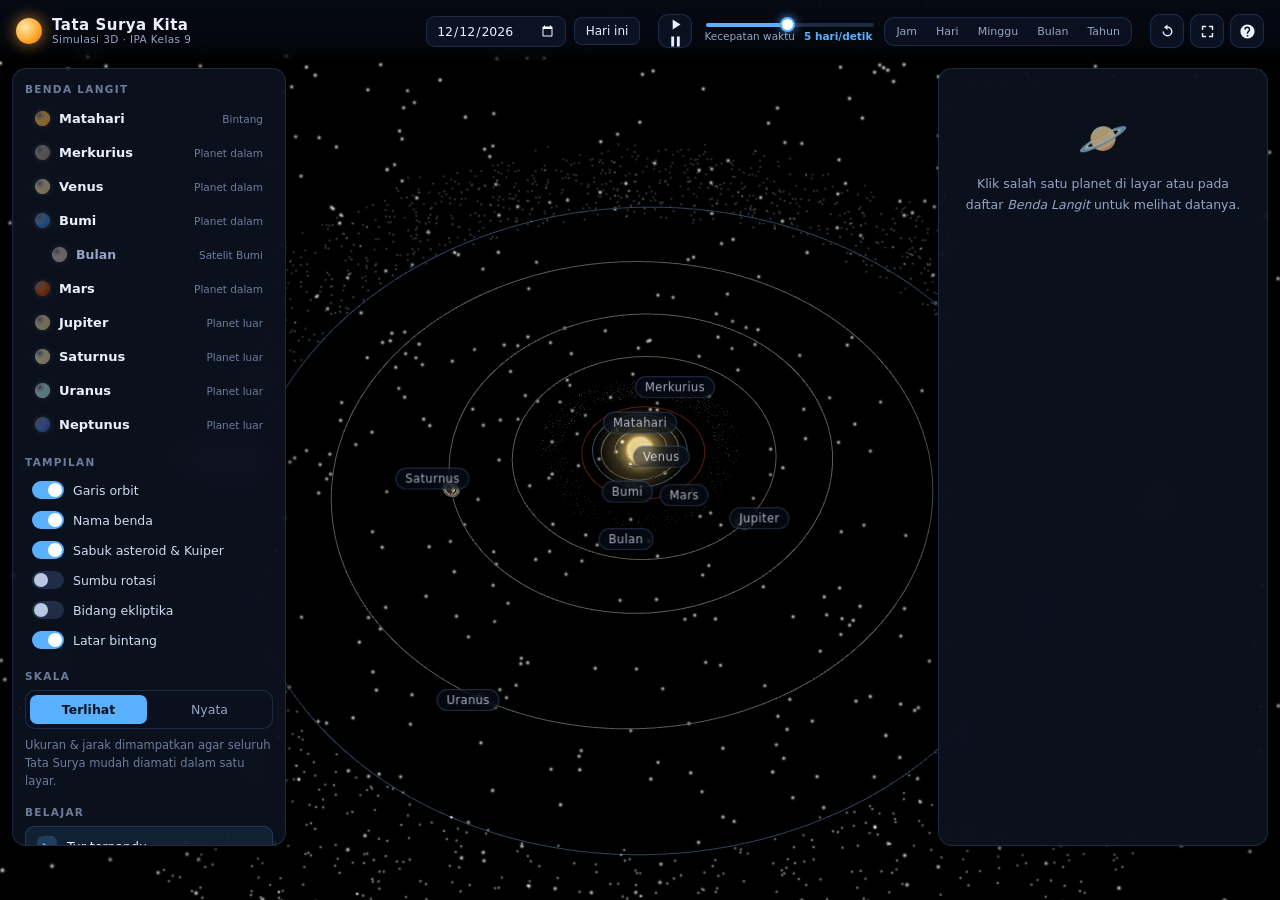
==== commit a3bc447a: "Tambahkan favicon SVG inline agar tidak ada permintaan 404" ====
--- a/index.html
+++ b/index.html
@@ -4,6 +4,10 @@
 <meta charset="utf-8">
 <meta name="viewport" content="width=device-width, initial-scale=1, viewport-fit=cover">
 <meta name="description" content="Simulasi Tata Surya interaktif dengan three.js untuk pembelajaran IPA siswa kelas 9.">
+<meta name="theme-color" content="#04060d">
+<!-- Ikon tab disematkan langsung sebagai SVG agar berkas tetap mandiri
+     (tanpa permintaan berkas tambahan ke server). -->
+<link rel="icon" href="data:image/svg+xml,%3Csvg xmlns='http://www.w3.org/2000/svg' viewBox='0 0 64 64'%3E%3Cellipse cx='32' cy='32' rx='29' ry='11' fill='none' stroke='%2359b0ff' stroke-width='3.5' transform='rotate(-22 32 32)'/%3E%3Ccircle cx='32' cy='32' r='12' fill='%23ffb74d'/%3E%3Ccircle cx='57' cy='22' r='5' fill='%237ee0c0'/%3E%3C/svg%3E">
 <title>Simulasi Tata Surya — Pembelajaran IPA Kelas 9</title>
 <style>
 /* =========================================================================
